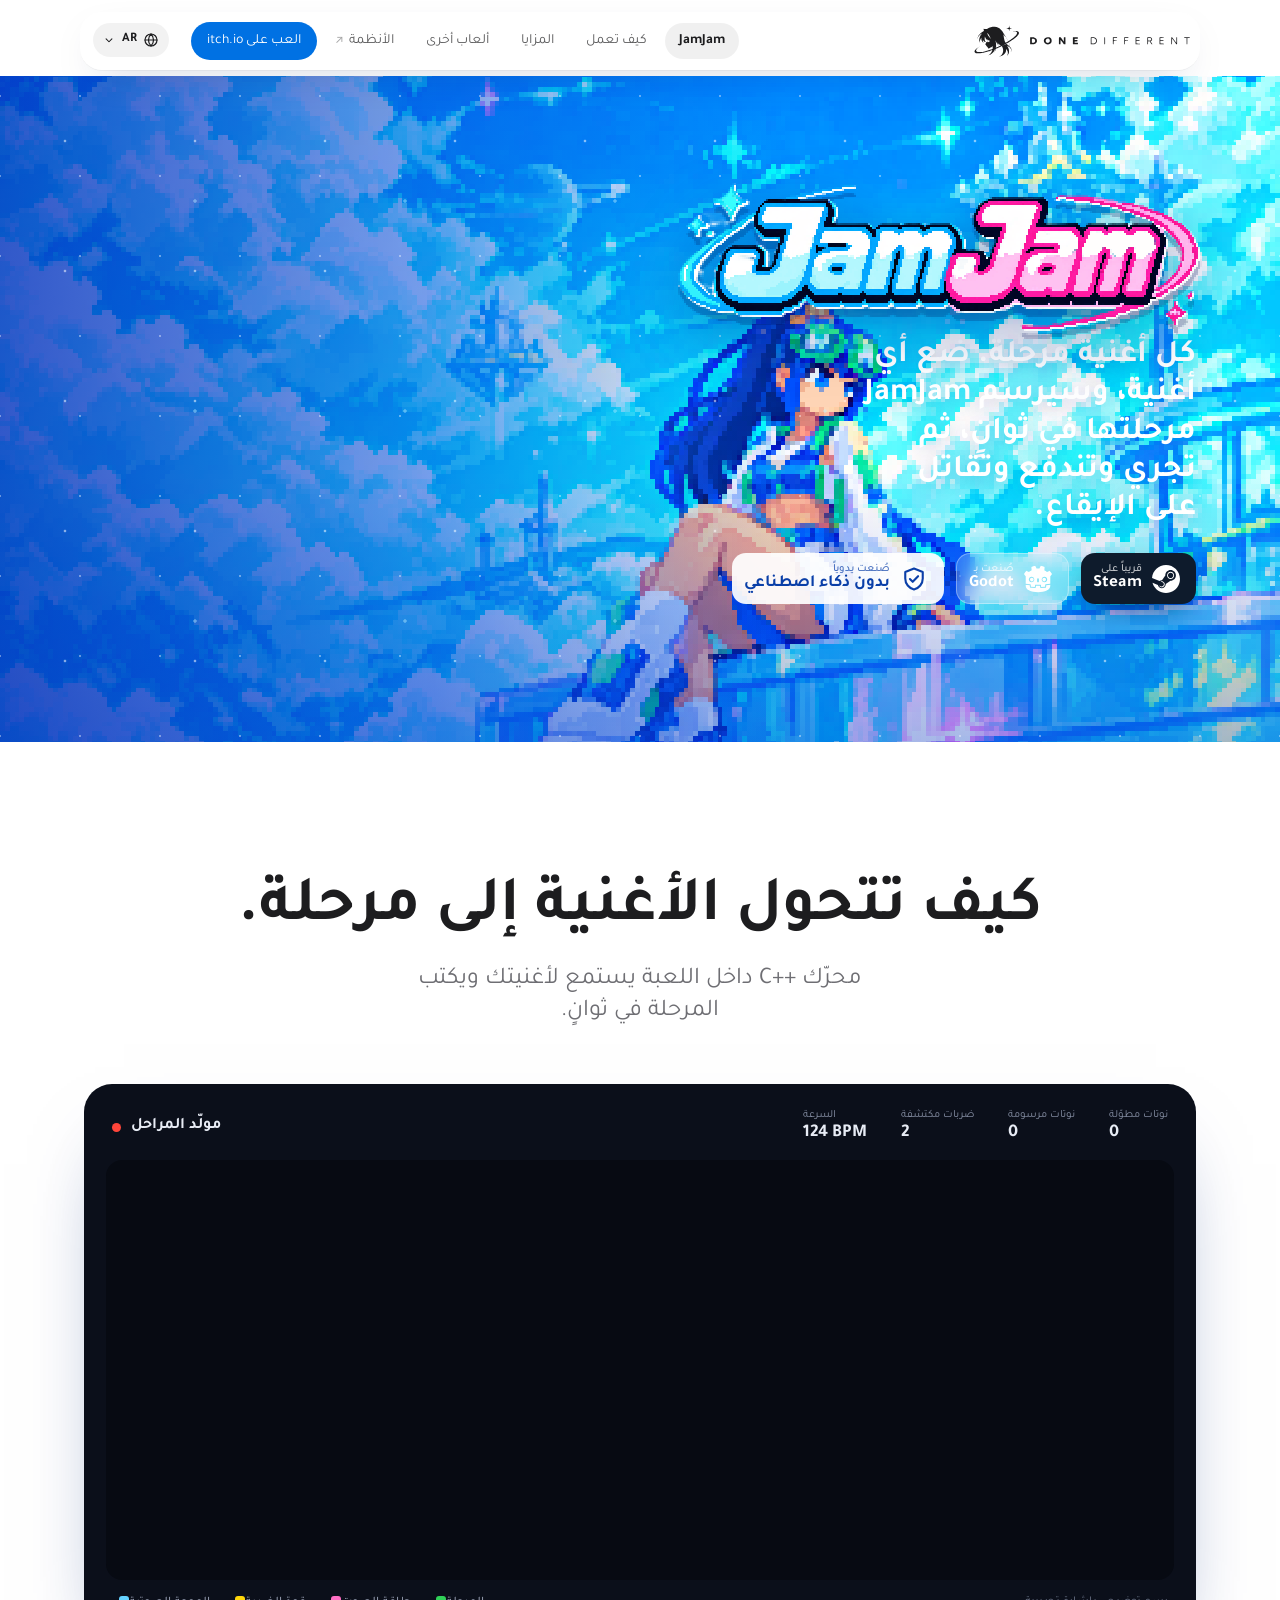
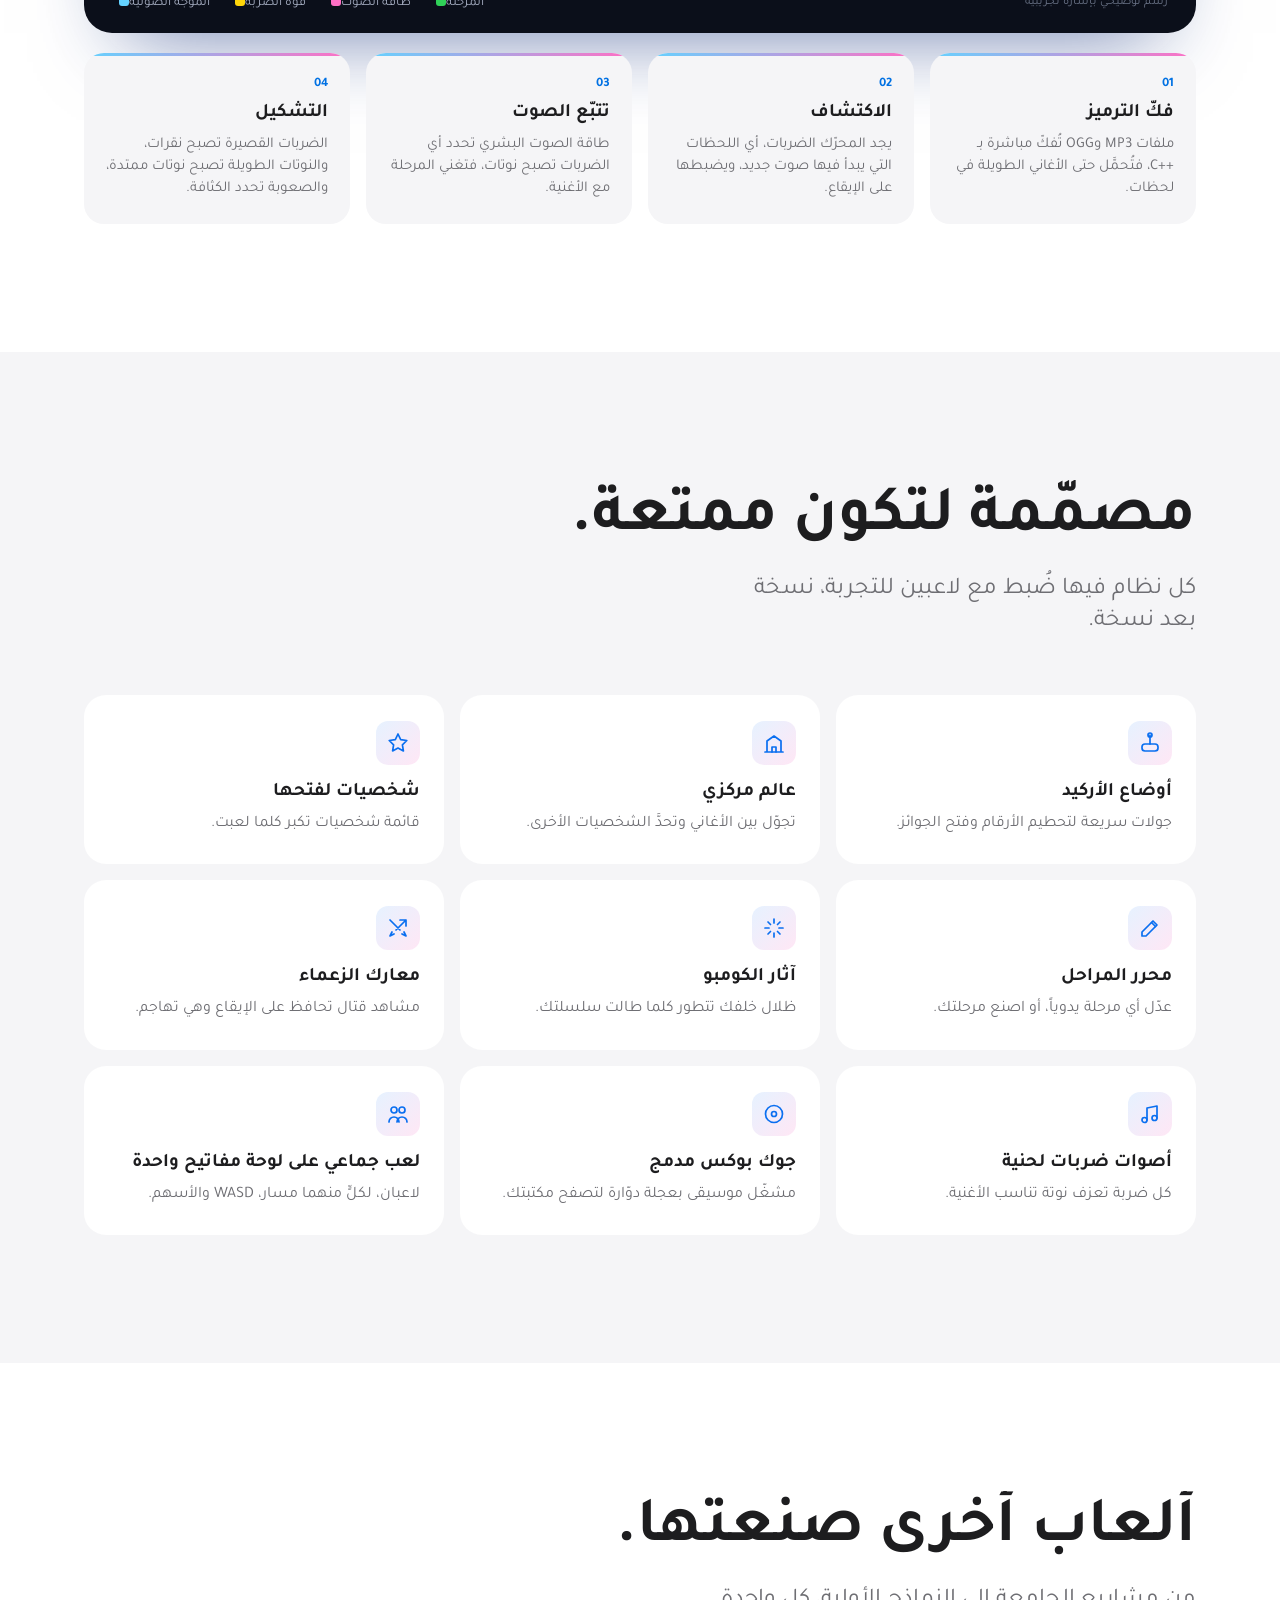
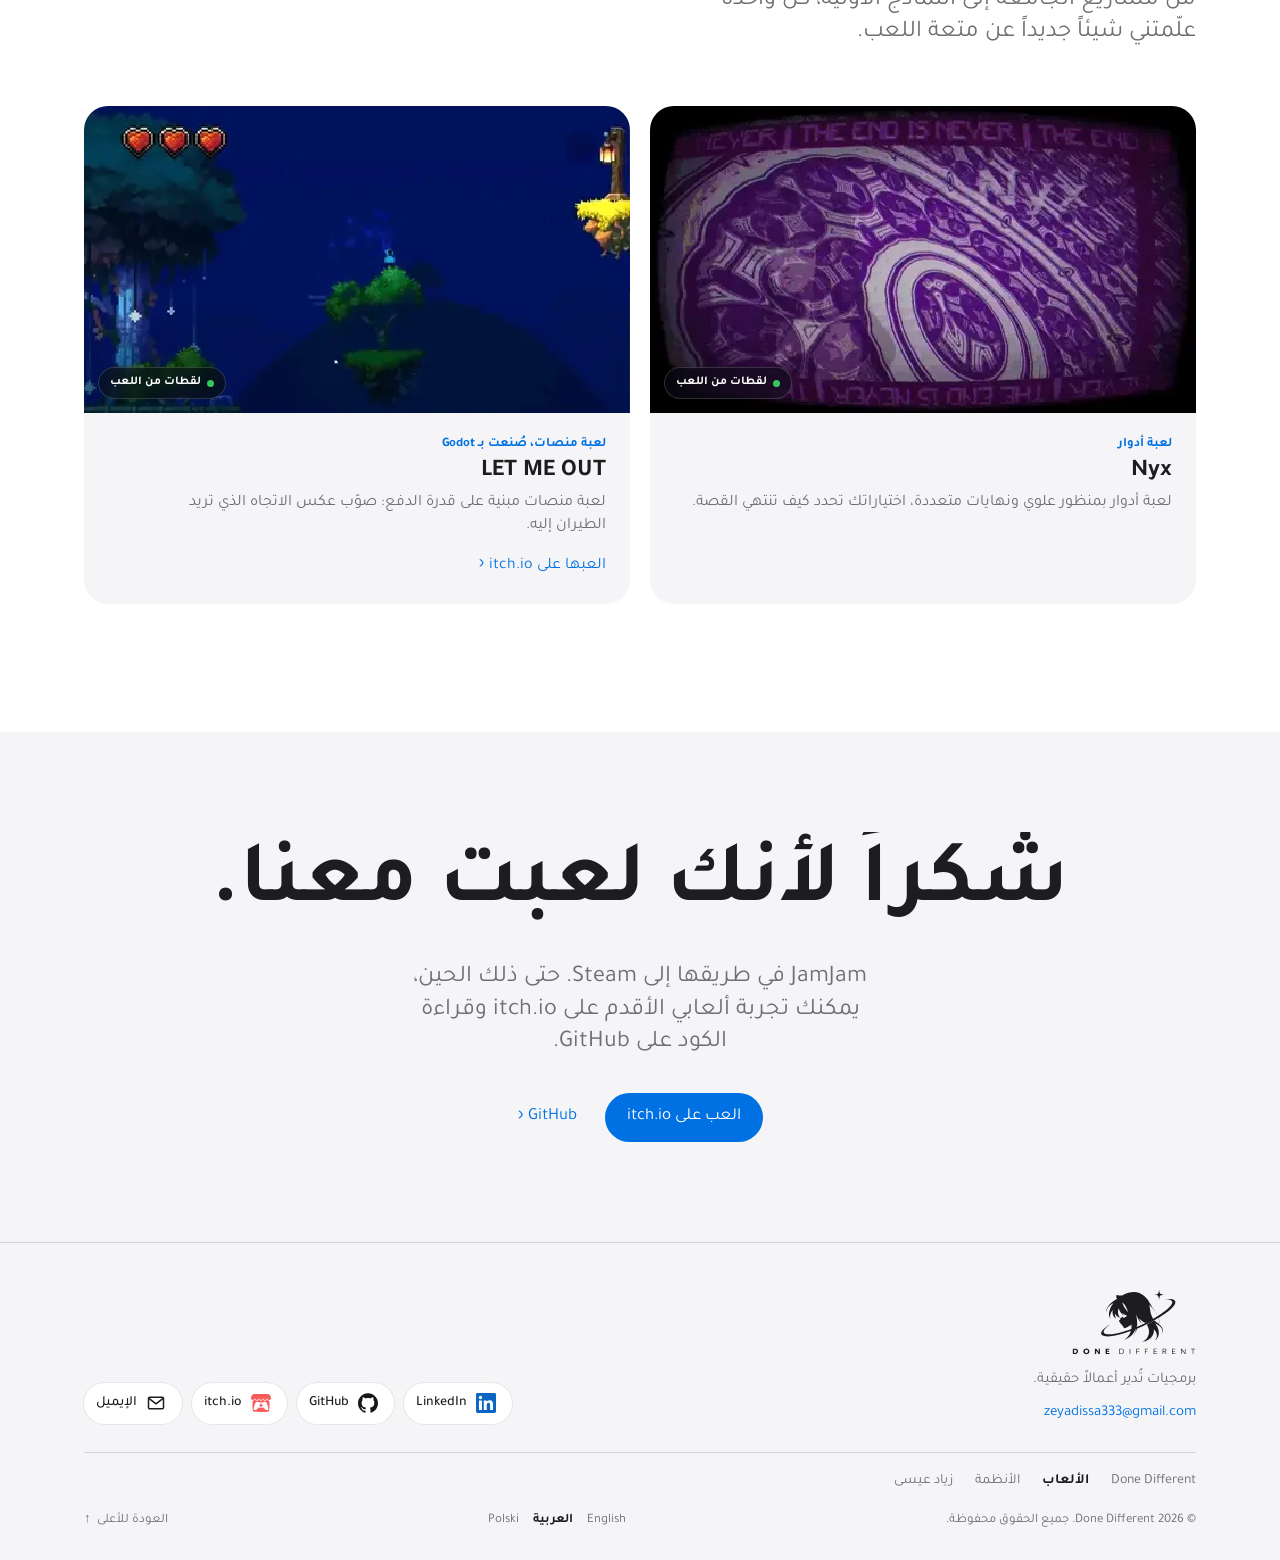
==== ar/index.html @ 90b52481 "Initial commit" ====
<!DOCTYPE html>
<html lang="ar" dir="rtl">
<head>
<meta charset="utf-8">
<meta name="viewport" content="width=device-width, initial-scale=1">
<title>Done Different Games — JamJam وNyx وLET ME OUT</title>
<link rel="alternate" hreflang="en" href="https://games.donedifferent.net/"><link rel="alternate" hreflang="ar" href="https://games.donedifferent.net/ar/"><link rel="alternate" hreflang="pl" href="https://games.donedifferent.net/pl/"><link rel="alternate" hreflang="x-default" href="https://games.donedifferent.net/"><meta property="og:locale" content="ar_AR"><meta property="og:locale:alternate" content="en_US"><meta property="og:locale:alternate" content="pl_PL"><script type="application/ld+json">{"@context": "https://schema.org", "@type": "ProfessionalService", "name": "Done Different", "url": "https://games.donedifferent.net/ar/", "image": "https://games.donedifferent.net/og.png", "email": "zeyadissa333@gmail.com", "founder": {"@type": "Person", "name": "Zeyad Issa", "sameAs": ["https://www.linkedin.com/in/zeyad-issa", "https://github.com/ZiadIssa"]}, "areaServed": "Worldwide", "knowsLanguage": ["en", "ar", "pl"], "sameAs": ["https://www.linkedin.com/in/zeyad-issa", "https://github.com/ZiadIssa", "https://zeissa.itch.io"]}</script><link rel="canonical" href="https://games.donedifferent.net/ar/">
<meta name="theme-color" content="#0A6FF4">
<meta property="og:type" content="website">
<meta property="og:site_name" content="Done Different Games">
<meta property="og:url" content="https://games.donedifferent.net/ar/">
<meta property="og:title" content="Done Different Games — JamJam وNyx وLET ME OUT">
<meta property="og:description" content="JamJam، لعبة إيقاع وجري تتحول فيها أي أغنية إلى مرحلة. صُنعت يدوياً، دون ذكاء اصطناعي.">
<meta property="og:image" content="https://games.donedifferent.net/og.png">
<meta property="og:image:width" content="1200">
<meta property="og:image:height" content="630">
<meta property="og:image:alt" content="صورة JamJam مع شعار Done Different">
<meta name="twitter:card" content="summary_large_image">
<meta name="twitter:title" content="Done Different Games — JamJam وNyx وLET ME OUT">
<meta name="twitter:description" content="JamJam، لعبة إيقاع وجري تتحول فيها أي أغنية إلى مرحلة. صُنعت يدوياً، دون ذكاء اصطناعي.">
<meta name="twitter:image" content="https://games.donedifferent.net/og.png">
<link rel="icon" type="image/png" href="[data-uri]">
<link rel="apple-touch-icon" href="../apple-touch-icon.png">
<meta name="description" content="ألعاب Done Different: لعبة JamJam، حيث تتحول أي أغنية إلى مرحلة، بالإضافة إلى Nyx وLET ME OUT. صُنعت يدوياً بمحرك Godot، دون ذكاء اصطناعي.">
<link rel="preconnect" href="https://fonts.googleapis.com">
<link rel="preconnect" href="https://fonts.gstatic.com" crossorigin>
<link href="https://fonts.googleapis.com/css2?family=Inter:wght@400;500;600;700&family=Montserrat:wght@300;700&family=Tajawal:wght@500;700&display=swap" rel="stylesheet">
<style>
:root{
  /* Layout: centred hero, then wide 1200px sections that alternate light grey and white, one black section for games. */
  --bg:#FFFFFF;
  --bg-alt:#F5F5F7;
  --ink:#1D1D1F;
  --ink-2:#6E6E73;
  --line:#D2D2D7;
  --accent:#0071E3;
  --font:-apple-system, BlinkMacSystemFont, "SF Pro Display", "SF Pro Text", "Inter", "Segoe UI", Roboto, "Helvetica Neue", Arial, sans-serif;
  --ar:"Tajawal", "SF Arabic", "Segoe UI", sans-serif;
  --r:28px;
  color-scheme:light;
}
*{box-sizing:border-box;margin:0;padding:0}
html{scroll-behavior:smooth;-webkit-text-size-adjust:100%}
body{background:var(--bg);color:var(--ink);font-family:var(--font);font-size:17px;line-height:1.47;letter-spacing:-0.022em;-webkit-font-smoothing:antialiased;overflow-x:hidden}
img{max-width:100%;display:block}
a{color:inherit;text-decoration:none}
:focus-visible{outline:2px solid var(--accent);outline-offset:3px;border-radius:8px}
h1,h2,h3{font-weight:600;letter-spacing:-0.03em;line-height:1.07;text-wrap:balance}
p{text-wrap:pretty}
.wrap{max-width:1200px;margin:0 auto;padding:0 clamp(18px,4vw,44px)}
.narrow{max-width:980px}

/* nav */
.nav{position:sticky;top:0;z-index:50;background:rgba(255,255,255,.72);backdrop-filter:saturate(180%) blur(20px);-webkit-backdrop-filter:saturate(180%) blur(20px);border-bottom:1px solid rgba(0,0,0,.08)}
.nav .wrap{display:flex;align-items:center;justify-content:space-between;height:52px;gap:20px}
.nav .name{font-weight:600;font-size:17px;letter-spacing:-0.02em}
.nav ul{display:flex;list-style:none;gap:28px;align-items:center}
.nav ul a{font-size:13px;color:rgba(29,29,31,.8);transition:color .2s}
.nav ul a:hover{color:var(--ink)}
.pill{display:inline-flex;align-items:center;justify-content:center;gap:6px;border-radius:980px;background:var(--accent);color:#fff;font-size:17px;font-weight:400;padding:12px 22px;min-height:44px;transition:background .2s,transform .2s}
.pill:hover{background:#0077ED}
.pill.sm{font-size:13px;padding:6px 14px;min-height:30px}
.nav ul a.pill{color:#fff}
.more{color:var(--accent);font-size:17px;display:inline-flex;align-items:center;gap:4px}
.more:hover{text-decoration:underline}
.more::after{content:"›";font-size:1.15em;line-height:1;transform:translateY(-1px)}
.menu-btn{display:none;background:none;border:0;width:44px;height:44px;margin-right:-12px;cursor:pointer;color:var(--ink)}
.menu-btn span{display:block;width:17px;height:1.5px;background:currentColor;margin:4px auto;transition:transform .3s,opacity .2s}
@media (max-width:760px){
  .menu-btn{display:block}
  .nav ul{position:fixed;inset:52px 0 auto 0;flex-direction:column;align-items:flex-start;gap:0;padding:8px clamp(18px,4vw,44px) 24px;background:rgba(255,255,255,.97);backdrop-filter:blur(20px);border-bottom:1px solid rgba(0,0,0,.08);transform:translateY(-8px);opacity:0;pointer-events:none;transition:opacity .25s,transform .25s}
  .nav.open ul{opacity:1;transform:none;pointer-events:auto}
  .nav ul li{width:100%}
  .nav ul a{display:block;font-size:24px;font-weight:600;padding:10px 0;color:var(--ink)}
  .nav ul a.pill{display:inline-flex;font-size:17px;font-weight:400;margin-top:12px;padding:12px 22px}
  .nav.open .menu-btn span:nth-child(1){transform:translateY(5.5px) rotate(45deg)}
  .nav.open .menu-btn span:nth-child(2){opacity:0}
  .nav.open .menu-btn span:nth-child(3){transform:translateY(-5.5px) rotate(-45deg)}
}

/* hero */
.hero{position:relative;text-align:center;padding:clamp(72px,11vw,132px) 0 clamp(48px,7vw,80px);overflow:hidden;isolation:isolate}
.hero::before{content:"";position:absolute;inset:-30% -10% auto;height:120%;z-index:-1;background:radial-gradient(40% 40% at 30% 40%,rgba(0,113,227,.10),transparent 70%),radial-gradient(35% 35% at 70% 35%,rgba(255,149,0,.09),transparent 70%),radial-gradient(40% 40% at 55% 70%,rgba(52,199,89,.07),transparent 70%);animation:drift 18s ease-in-out infinite alternate}
@keyframes drift{to{transform:translate3d(3%,4%,0) scale(1.06)}}
.hero .hi{font-size:clamp(19px,2.2vw,24px);font-weight:600;color:var(--ink-2);margin-bottom:14px}
.hero h1{font-size:clamp(44px,8.2vw,96px);font-weight:700;letter-spacing:-0.045em;line-height:1.02;max-width:12ch;margin:0 auto}
.hero h1 .soft{background:linear-gradient(90deg,#0071E3,#7A5AF8 45%,#FF6B3D);-webkit-background-clip:text;background-clip:text;color:transparent}
.hero p.lead{font-size:clamp(19px,2.3vw,26px);line-height:1.35;color:var(--ink-2);max-width:34ch;margin:26px auto 0;font-weight:400;letter-spacing:-0.02em}
.hero .ctas{display:flex;justify-content:center;align-items:center;gap:28px;flex-wrap:wrap;margin-top:34px}
.load{animation:rise 1s cubic-bezier(.2,.8,.2,1) both}
.load.d1{animation-delay:.08s}.load.d2{animation-delay:.18s}.load.d3{animation-delay:.28s}
@keyframes rise{from{opacity:0;transform:translateY(18px)}}

/* logo strip */
.logos{padding:20px 0 clamp(56px,8vw,96px)}
.logos-title{text-align:center;color:var(--ink-2);font-size:14px;margin-bottom:26px}
.marquee{overflow:hidden;-webkit-mask-image:linear-gradient(90deg,transparent,#000 12%,#000 88%,transparent);mask-image:linear-gradient(90deg,transparent,#000 12%,#000 88%,transparent)}
.track{display:flex;align-items:center;gap:clamp(48px,7vw,88px);width:max-content;animation:scroll 40s linear infinite}
.marquee:hover .track{animation-play-state:paused}
@keyframes scroll{to{transform:translateX(-50%)}}
.lg{flex:0 0 auto;height:56px;display:flex;align-items:center;filter:grayscale(1);opacity:.62;transition:filter .4s,opacity .4s}
.lg:hover{filter:none;opacity:1}
.lg img{height:100%;width:auto;object-fit:contain}
.lg.dark img{filter:brightness(0)}
.lg.dark:hover img{filter:brightness(0) saturate(1)}
.lg.round img{border-radius:50%}
.lg.wide{height:40px}
.lg.big{height:64px}

/* stats */
.stats{background:var(--bg-alt);padding:clamp(56px,8vw,96px) 0}
.stats-grid{display:grid;grid-template-columns:repeat(4,1fr);gap:24px}
.stat b{display:block;font-size:clamp(40px,5.5vw,64px);font-weight:700;letter-spacing:-0.045em;line-height:1;font-variant-numeric:tabular-nums}
.stat span{display:block;margin-top:10px;color:var(--ink-2);font-size:17px;max-width:18ch}
@media (max-width:760px){.stats-grid{grid-template-columns:repeat(2,1fr);gap:36px 20px}}

/* sections */
section{padding:clamp(72px,10vw,130px) 0}
.head{margin-bottom:clamp(36px,5vw,56px)}
.head h2{font-size:clamp(36px,5.6vw,64px);font-weight:700;letter-spacing:-0.04em}
.head p{font-size:clamp(19px,2vw,24px);color:var(--ink-2);margin-top:14px;max-width:38ch;line-height:1.35;letter-spacing:-0.02em}

/* work tiles */
.work-grid{display:grid;grid-template-columns:1fr 1fr;gap:20px}
.tile{position:relative;border-radius:var(--r);overflow:hidden;padding:clamp(28px,4vw,48px);min-height:520px;display:flex;flex-direction:column;background:var(--bg-alt);transition:transform .5s cubic-bezier(.2,.8,.2,1),box-shadow .5s}
.tile:hover{transform:translateY(-4px);box-shadow:0 30px 60px -30px rgba(0,0,0,.25)}
.tile.full.t-pest .brand{order:2}
.tile.full{grid-column:1/-1;min-height:0;display:grid;grid-template-columns:1fr 1fr;gap:clamp(28px,5vw,72px);align-items:center}
.tile .brand{flex:1;display:grid;place-items:center;min-height:210px;padding:24px 0}
.tile .brand img{max-height:110px;width:auto;transition:transform .6s cubic-bezier(.2,.8,.2,1)}
.tile:hover .brand img{transform:scale(1.04)}
.tile .kind{font-size:14px;font-weight:600;margin-bottom:6px;opacity:.7}
.tile h3{font-size:clamp(28px,3.2vw,40px);font-weight:700;letter-spacing:-0.035em}
.tile p{margin-top:10px;font-size:17px;opacity:.78;max-width:44ch}
.tile ul{list-style:none;margin-top:18px;display:grid;gap:8px;font-size:15px}
.tile li{display:flex;gap:10px;align-items:baseline;opacity:.86}
.tile li::before{content:"";flex:0 0 5px;height:5px;border-radius:50%;background:currentColor;opacity:.5;transform:translateY(-3px)}
.tile .more{margin-top:22px;font-size:17px}
.tile .tags{display:flex;flex-wrap:wrap;gap:6px;margin-top:18px}
.tile .tags span{font-size:12px;padding:4px 10px;border-radius:980px;border:1px solid currentColor;opacity:.45}
/* per-brand surfaces */
.t-aladdin{background:radial-gradient(80% 90% at 20% 30%,#1B3157,#0A1628 70%);color:#F5F5F7}
.t-aladdin .kind{color:#F5C842;opacity:1}
.t-aladdin .more{color:#F5C842}
.t-aladdin .brand img{max-height:120px;filter:drop-shadow(0 10px 30px rgba(245,200,66,.25))}
.t-karanfil{background:linear-gradient(160deg,#F7EEE6,#EFE0D3);color:#3A2220}
.t-karanfil .more{color:#8E4F4A}
.t-ferragosto{background:linear-gradient(160deg,#FFF8E6,#FBEBC4);color:#3B2A06}
.t-ferragosto .more{color:#A0700A}
.t-pest{background:radial-gradient(90% 90% at 80% 10%,#2C3A2A,#171C17 70%);color:#F2F5EE}
.t-pest .kind{color:#B5DE76;opacity:1}
.t-pest .more{color:#B5DE76}
.t-deeb{background:linear-gradient(160deg,#EEF4FA,#DCE8F3);color:#0F2A44}
.t-deeb .more{color:#1D5C93}
.t-deeb .brand img{border-radius:50%;box-shadow:0 20px 40px -20px rgba(15,42,68,.5)}
.t-flick{background:radial-gradient(90% 90% at 80% 0%,#2A2A2C,#111113 70%);color:#F5F5F7}
.t-flick .kind,.t-flick .more{color:#FBE925;opacity:1}
.t-flick .brand img{filter:drop-shadow(0 18px 40px rgba(251,233,37,.18))}
.t-cibo{background:linear-gradient(160deg,#F6F3EA,#ECE6D4);color:#10280E}
.t-cibo .more{color:#2F6B2A}
.pest-logo{display:flex;align-items:center;gap:16px}
.pest-logo .mark{width:92px;height:92px;border-radius:50%;background:#fff;display:grid;place-items:center;box-shadow:0 0 0 4px rgba(150,196,81,.35),0 18px 40px -16px rgba(0,0,0,.7)}
.pest-logo .mark svg{width:58px;height:58px}
.pest-logo b{display:block;font-size:30px;font-weight:700;letter-spacing:.14em;color:#fff;line-height:1}
.pest-logo small{display:block;font-family:var(--ar);font-size:17px;color:#B5DE76;margin-top:8px;font-weight:500}
@media (max-width:860px){
  .work-grid{grid-template-columns:1fr}
  .tile{min-height:0}
  .tile.full{grid-template-columns:1fr}
  .tile.full.t-pest .brand{order:0}
  .tile .brand{min-height:170px}
}

/* scroll-lit statement */
.statement{background:var(--bg-alt)}
.statement p{font-size:clamp(30px,4.6vw,56px);font-weight:600;line-height:1.14;letter-spacing:-0.035em;max-width:22ch}
.statement .w{color:#C7C7CC;transition:color .35s}
.statement .w.on{color:var(--ink)}

/* services */
.svc-grid{display:grid;grid-template-columns:repeat(3,1fr);gap:20px}
.svc{background:var(--bg-alt);border-radius:var(--r);padding:34px 32px 36px;display:flex;flex-direction:column;gap:12px;transition:background .3s}
.svc:hover{background:#EDEDF0}
.svc svg{width:40px;height:40px;stroke:var(--accent);fill:none;stroke-width:1.6;stroke-linecap:round;stroke-linejoin:round;margin-bottom:8px}
.svc h3{font-size:24px;font-weight:600;letter-spacing:-0.025em;line-height:1.15}
.svc p{color:var(--ink-2);font-size:17px}
.svc.hl{background:linear-gradient(160deg,#0B1220,#1B2A4A);color:#F5F5F7;grid-column:span 2}
.svc.hl p{color:#A1A1A6;max-width:46ch}
.svc.hl svg{stroke:#64D2FF}
.svc.hl:hover{background:linear-gradient(160deg,#0E1628,#213459)}
@media (max-width:980px){.svc-grid{grid-template-columns:1fr 1fr}.svc.hl,.svc.g2{grid-column:span 2}}
@media (max-width:620px){.svc-grid{grid-template-columns:1fr}.svc.hl,.svc.g2{grid-column:auto}}

/* games */
.sr{position:absolute;width:1px;height:1px;overflow:hidden;clip:rect(0 0 0 0);white-space:nowrap}
.games{position:relative;overflow:hidden;isolation:isolate;color:#fff;padding:0 0 clamp(72px,10vw,120px);background:linear-gradient(180deg,#076BFB 0%,#0A6FF4 45%,#0B5FE0 100%)}
.games::after{content:"";position:absolute;inset:0;z-index:-1;pointer-events:none;opacity:.45;background-image:radial-gradient(circle,rgba(255,255,255,.9) 1px,transparent 1.6px),radial-gradient(circle,rgba(255,255,255,.6) 1px,transparent 1.4px);background-size:120px 120px,70px 70px;background-position:0 0,35px 50px;animation:twinkle 6s ease-in-out infinite alternate}
@keyframes twinkle{to{opacity:.12;background-position:10px -12px,45px 38px}}
.jam-art{position:relative;height:clamp(640px,68vw,1000px)}
.jam-art img{position:absolute;top:0;left:50%;transform:translateX(-50%);height:100%;object-fit:cover;object-position:50% 0}
.jam-img{width:min(100%,800px);-webkit-mask-image:linear-gradient(180deg,#000 62%,transparent 99%),linear-gradient(90deg,transparent,#000 16%,#000 84%,transparent);-webkit-mask-composite:source-in;mask-image:linear-gradient(180deg,#000 62%,transparent 99%),linear-gradient(90deg,transparent,#000 14%,#000 86%,transparent);mask-composite:intersect}
.jam-blur{width:100%;z-index:-1;filter:blur(70px) saturate(1.2);opacity:.4;transform:translateX(-50%) scale(1.15);-webkit-mask-image:linear-gradient(180deg,#000 30%,transparent 95%);mask-image:linear-gradient(180deg,#000 30%,transparent 95%)}
.jam-body{position:relative;text-align:center;margin-top:clamp(-150px,-10vw,-60px)}
.games .kicker{font-size:clamp(17px,1.8vw,21px);font-weight:600;color:rgba(255,255,255,.85)}
.games .g-lead{font-size:clamp(24px,3.4vw,40px);font-weight:600;line-height:1.15;letter-spacing:-0.03em;max-width:22ch;margin:12px auto 0;text-wrap:balance;text-shadow:0 4px 24px rgba(0,40,140,.35)}
.g-list{display:grid;grid-template-columns:repeat(4,1fr);gap:14px;margin-top:clamp(36px,5vw,56px);text-align:left}
.g{background:rgba(255,255,255,.14);border:1px solid rgba(255,255,255,.28);backdrop-filter:blur(14px);-webkit-backdrop-filter:blur(14px);border-radius:20px;padding:22px 22px 24px}
.g b{display:block;font-size:18px;font-weight:600;letter-spacing:-0.02em;margin-bottom:6px}
.g span{color:rgba(255,255,255,.85);font-size:15px}
@media (max-width:980px){.g-list{grid-template-columns:1fr 1fr}}
@media (max-width:760px){
  .jam-art{height:clamp(460px,135vw,620px)}
  .jam-img{width:100%;-webkit-mask-image:linear-gradient(180deg,#000 55%,transparent 98%);mask-image:linear-gradient(180deg,#000 55%,transparent 98%)}
  .jam-blur{display:none}
}
@media (max-width:520px){.g-list{grid-template-columns:1fr}}

/* timeline */
.tl{position:relative;max-width:860px}
.tl::before{content:"";position:absolute;left:0;top:8px;bottom:8px;width:2px;background:var(--line);border-radius:2px}
.tl-fill{position:absolute;left:0;top:8px;width:2px;height:0;background:var(--accent);border-radius:2px}
.tl-item{position:relative;display:grid;grid-template-columns:150px 1fr;gap:6px 32px;padding:0 0 44px 36px}
.tl-item:last-child{padding-bottom:0}
.tl-item::before{content:"";position:absolute;left:-5px;top:6px;width:12px;height:12px;border-radius:50%;background:var(--bg);border:2px solid var(--line);transition:border-color .4s,background .4s}
.tl-item.on::before{border-color:var(--accent);background:var(--accent)}
.tl-date{font-size:15px;font-weight:600;color:var(--ink-2);padding-top:1px;font-variant-numeric:tabular-nums}
.tl-item.on .tl-date{color:var(--accent)}
.tl-item h3{font-size:22px;font-weight:600;letter-spacing:-0.025em;line-height:1.2}
.tl-item p{color:var(--ink-2);margin-top:6px;max-width:56ch}
@media (max-width:640px){.tl-item{grid-template-columns:1fr;padding-left:28px}}

/* contact */
.contact{text-align:center;background:var(--bg-alt)}
.contact h2{font-size:clamp(44px,7.5vw,88px);font-weight:700;letter-spacing:-0.045em}
.contact p{font-size:clamp(19px,2.2vw,24px);color:var(--ink-2);max-width:36ch;margin:20px auto 0;line-height:1.35}
.contact .ctas{display:flex;justify-content:center;align-items:center;gap:28px;flex-wrap:wrap;margin-top:34px}
.copy{background:none;border:0;font:inherit;cursor:pointer;letter-spacing:inherit;padding:0}
.contact .handle{font-size:17px!important;margin-top:18px;font-size:14px;color:var(--ink-2)}

footer{background:var(--bg-alt);border-top:1px solid var(--line);padding:22px 0 34px;font-size:12px;color:var(--ink-2)}
footer .wrap{display:flex;justify-content:space-between;gap:12px;flex-wrap:wrap}
footer .ar{font-family:var(--ar);font-size:13px}

.pre{opacity:0;transform:translateY(40px)}
.reveal{transition:opacity 1s cubic-bezier(.2,.8,.2,1),transform 1s cubic-bezier(.2,.8,.2,1)}
@media (prefers-reduced-motion:reduce){
  *,*::before,*::after{animation:none!important;transition:none!important;scroll-behavior:auto!important}
  .pre{opacity:1;transform:none}
  .statement .w{color:var(--ink)}
}
/* ---------- pages ---------- */
.page[hidden]{display:none!important}
.page.enter{animation:pageIn .6s cubic-bezier(.2,.8,.2,1) both}
@keyframes pageIn{from{opacity:0;transform:translateY(14px)}}
.back{display:inline-flex;align-items:center;gap:6px;font-size:15px;color:inherit;opacity:.75;margin-bottom:22px;transition:opacity .2s}
.back::before{content:"‹";font-size:1.3em;line-height:1}
.back:hover{opacity:1}
.head.center{text-align:center}
.head.center p{margin-left:auto;margin-right:auto}
.nav ul a.active{color:var(--ink);font-weight:600}

/* buttons get a light sweep on hover */
.pill{position:relative;overflow:hidden}
.pill::after{content:"";position:absolute;top:0;left:-60%;width:40%;height:100%;background:linear-gradient(100deg,transparent,rgba(255,255,255,.45),transparent);transform:skewX(-20deg);transition:left .7s}
.pill:hover::after{left:130%}
.pill.light{background:#fff;color:#0A5FE0}
.pill.light:hover{background:#F0F6FF}

/* split headings: words rise in when seen */
.split .wd{display:inline-block;overflow:hidden;vertical-align:top;padding-bottom:.08em;margin-bottom:-.08em}
.split .wd>span{display:inline-block;transform:translateY(0);transition:transform .9s cubic-bezier(.2,.8,.2,1),opacity .9s}
.split.arm .wd>span{transform:translateY(105%);opacity:0}
.split.arm.in .wd>span{transform:none;opacity:1}

/* ---------- JamJam sky sections ---------- */
.jam{position:relative;overflow:hidden;isolation:isolate;color:#fff;padding:clamp(64px,8vw,110px) 0;background:linear-gradient(170deg,#0761F2 0%,#0A78F8 50%,#33A8FF 100%)}
.jam-sparkles{position:absolute;inset:0;z-index:-1;pointer-events:none;background-image:radial-gradient(circle,rgba(255,255,255,.95) 1px,transparent 1.7px),radial-gradient(circle,rgba(255,255,255,.7) 1px,transparent 1.5px),radial-gradient(circle,rgba(190,240,255,.8) 1.4px,transparent 2px);background-size:130px 130px,80px 80px,210px 210px;background-position:0 0,40px 60px,90px 20px;animation:twinkle 5s ease-in-out infinite alternate}
.jam::before{content:"";position:absolute;inset:0;z-index:-1;background:radial-gradient(40% 50% at 80% 30%,rgba(255,140,215,.35),transparent 70%),radial-gradient(45% 50% at 15% 90%,rgba(130,240,255,.35),transparent 70%)}
.jam-grid{display:grid;grid-template-columns:1fr 1fr;gap:clamp(24px,5vw,64px);align-items:center}
.jam-logo{width:min(100%,560px);height:auto;margin-left:-3%;-webkit-mask-image:radial-gradient(ellipse 52% 50% at 50% 50%,#000 62%,transparent 100%);mask-image:radial-gradient(ellipse 52% 50% at 50% 50%,#000 62%,transparent 100%);animation:bob 5s ease-in-out infinite;filter:drop-shadow(0 10px 30px rgba(0,30,120,.25))}
@keyframes bob{50%{transform:translateY(-8px) rotate(-.6deg)}}
.jam-lead{font-size:clamp(22px,2.6vw,32px);font-weight:600;line-height:1.2;letter-spacing:-0.03em;max-width:20ch;margin-top:6px;text-shadow:0 4px 20px rgba(0,40,140,.3)}
.jam-ctas{margin-top:28px}
.jam-char{margin:0;position:relative;justify-self:end;width:min(100%,560px)}
.jam-char img{width:100%;height:auto;display:block;border-radius:0;-webkit-mask-image:linear-gradient(180deg,transparent 0,#000 14%,#000 70%,transparent 100%),linear-gradient(90deg,transparent 0,#000 18%,#000 92%,transparent 100%);-webkit-mask-composite:source-in;mask-image:linear-gradient(180deg,transparent 0,#000 14%,#000 70%,transparent 100%),linear-gradient(90deg,transparent 0,#000 18%,#000 92%,transparent 100%);mask-composite:intersect;animation:float 7s ease-in-out infinite}
@keyframes float{50%{transform:translateY(-12px)}}
.jam-hero{padding-top:clamp(40px,6vw,72px)}
.jam-hero .jam-char{width:min(100%,640px)}
@media (max-width:860px){
  .jam-grid{grid-template-columns:1fr}
  .jam-char{order:-1;justify-self:center;width:min(100%,460px);margin-bottom:-60px}
  .jam-char img{-webkit-mask-image:linear-gradient(180deg,transparent 0,#000 12%,#000 62%,transparent 100%);mask-image:linear-gradient(180deg,transparent 0,#000 12%,#000 62%,transparent 100%)}
  .jam-copy{text-align:center;position:relative}
  .jam-logo{margin:0 auto}
  .jam-lead{margin-left:auto;margin-right:auto}
  .badges{justify-content:center}
}

/* store badges */
.badges{display:flex;flex-wrap:wrap;gap:12px;margin-top:24px}
.badge{display:inline-flex;align-items:center;gap:10px;padding:10px 16px 10px 12px;border-radius:14px;line-height:1.05;font-weight:600;font-size:17px;letter-spacing:-0.01em}
.badge svg{width:28px;height:28px;flex:0 0 auto}
.badge small{display:block;font-size:11px;font-weight:500;opacity:.75;letter-spacing:0}
.badge.steam{background:#0E1B2C;color:#fff;box-shadow:0 10px 30px -12px rgba(0,0,0,.6)}
.badge.godot{background:rgba(255,255,255,.16);border:1px solid rgba(255,255,255,.35);backdrop-filter:blur(10px);-webkit-backdrop-filter:blur(10px)}
.badge.godot svg{color:#fff}

/* games page */
.how{background:var(--bg)}
.steps{list-style:none;display:grid;grid-template-columns:repeat(4,1fr);gap:16px;counter-reset:s}
.steps li{position:relative;background:var(--bg-alt);border-radius:22px;padding:28px 24px 30px;display:flex;flex-direction:column;gap:6px}
.steps .n{width:36px;height:36px;border-radius:50%;display:grid;place-items:center;background:linear-gradient(135deg,#0A78F8,#FF6FC4);color:#fff;font-weight:700;font-size:16px;margin-bottom:10px}
.steps b{font-size:20px;letter-spacing:-0.02em}
.steps span:last-child{color:var(--ink-2)}
.steps li:not(:last-child)::after{content:"";position:absolute;top:46px;right:-14px;width:12px;height:2px;background:var(--line)}
@media (max-width:900px){.steps{grid-template-columns:1fr 1fr}.steps li::after{display:none}}
@media (max-width:520px){.steps{grid-template-columns:1fr}}
.feats{background:var(--bg-alt)}
.feat-grid{display:grid;grid-template-columns:repeat(3,1fr);gap:16px}
.ft{background:#fff;border-radius:22px;padding:26px 24px 28px;display:flex;flex-direction:column;gap:6px;transition:transform .4s cubic-bezier(.2,.8,.2,1),box-shadow .4s}
.ft:hover{transform:translateY(-4px);box-shadow:0 24px 50px -28px rgba(10,95,224,.45)}
.ft i{width:44px;height:44px;border-radius:12px;display:grid;place-items:center;margin-bottom:8px;background:linear-gradient(135deg,#E6F2FF,#FFE7F5)}
.ft i svg{width:24px;height:24px;stroke:#0A6FF0;fill:none;stroke-width:1.7;stroke-linecap:round;stroke-linejoin:round}
.ft b{font-size:19px;letter-spacing:-0.02em}
.ft span{color:var(--ink-2);font-size:16px}
@media (max-width:900px){.feat-grid{grid-template-columns:1fr 1fr}}
@media (max-width:560px){.feat-grid{grid-template-columns:1fr}}
.mg-grid{display:grid;grid-template-columns:repeat(3,1fr);gap:20px}
.mg{background:var(--bg-alt);border-radius:24px;overflow:hidden;display:flex;flex-direction:column;transition:transform .5s cubic-bezier(.2,.8,.2,1),box-shadow .5s}
.mg:hover{transform:translateY(-5px);box-shadow:0 30px 60px -30px rgba(0,0,0,.35)}
.mg-shot{aspect-ratio:16/9;overflow:hidden;background:#111}
.mg-shot img{width:100%;height:100%;object-fit:cover;image-rendering:pixelated;transition:transform 1.2s cubic-bezier(.2,.8,.2,1)}
.mg:hover .mg-shot img{transform:scale(1.06)}
.mg-body{padding:22px 24px 26px;display:flex;flex-direction:column;gap:6px;flex:1}
.mg-kind{font-size:13px;font-weight:600;color:var(--accent)}
.mg h3{font-size:24px;letter-spacing:-0.03em}
.mg p{color:var(--ink-2);font-size:16px}
.mg .more{margin-top:auto;padding-top:10px;font-size:16px}
.small-list{display:grid;grid-template-columns:repeat(3,1fr);gap:12px;margin-top:20px}
.sl{display:flex;flex-direction:column;gap:2px;padding:18px 20px;border-radius:18px;border:1px solid var(--line);transition:border-color .3s,background .3s}
.sl:hover{border-color:var(--accent);background:#F5F9FF}
.sl b{font-size:16px}
.sl span{font-size:14px;color:var(--ink-2)}
@media (max-width:900px){.mg-grid,.small-list{grid-template-columns:1fr 1fr}}
@media (max-width:560px){.mg-grid,.small-list{grid-template-columns:1fr}}

/* systems page */
.sys-hero{text-align:center;padding:clamp(56px,8vw,110px) 0 clamp(32px,4vw,48px);position:relative;overflow:hidden;isolation:isolate}
.sys-hero::before{content:"";position:absolute;inset:-20% -10% auto;height:130%;z-index:-1;background:radial-gradient(35% 40% at 30% 40%,rgba(0,113,227,.12),transparent 70%),radial-gradient(30% 35% at 72% 45%,rgba(52,199,89,.10),transparent 70%);animation:drift 16s ease-in-out infinite alternate}
.sys-hero h1{font-size:clamp(44px,7.5vw,88px);font-weight:700;letter-spacing:-0.045em;max-width:14ch;margin:0 auto}
.sys-hero .lead{font-size:clamp(19px,2.2vw,24px);color:var(--ink-2);max-width:40ch;margin:22px auto 0;line-height:1.35}
.sys-nav{display:flex;flex-wrap:wrap;justify-content:center;gap:10px;margin-top:32px}
.sys-nav a{padding:9px 16px;border-radius:980px;background:var(--bg-alt);font-size:14px;transition:background .2s,color .2s}
.sys-nav a:hover{background:var(--accent);color:#fff}
.sys{padding:clamp(64px,8vw,110px) 0}
.sys.alt{background:var(--bg-alt)}
.sys-grid{display:grid;grid-template-columns:1fr 1fr;gap:clamp(36px,6vw,90px);align-items:center}
.sys-grid.rev .sys-art{order:-1}
.sys-kind{font-size:15px;font-weight:600;color:var(--accent);margin-bottom:8px}
.sys h2{font-size:clamp(36px,5vw,56px);font-weight:700;letter-spacing:-0.04em}
.sys-copy>p{font-size:clamp(18px,1.8vw,21px);color:var(--ink-2);margin-top:14px;max-width:40ch;line-height:1.4}
.ticks{list-style:none;margin-top:24px;display:grid;gap:12px}
.ticks li{display:flex;gap:12px;align-items:flex-start;font-size:17px}
.ticks li::before{content:"";flex:0 0 22px;height:22px;border-radius:50%;margin-top:1px;background:var(--accent) url("data:image/svg+xml;utf8,<svg xmlns='http://www.w3.org/2000/svg' viewBox='0 0 24 24'><path d='M6 12.5l4 4 8-9' fill='none' stroke='white' stroke-width='2.6' stroke-linecap='round' stroke-linejoin='round'/></svg>") center/14px no-repeat}
.sys-art{position:relative;min-height:480px;display:grid;place-items:center;border-radius:32px;background:linear-gradient(160deg,#EEF4FF,#F7F2FF);overflow:hidden}
.sys.alt .sys-art{background:linear-gradient(160deg,#FFFFFF,#EEF3FA)}
@media (max-width:860px){.sys-grid{grid-template-columns:1fr}.sys-grid.rev .sys-art{order:0}.sys-art{min-height:460px}}
/* illustration pieces */
.receipt,.plan,.dash{width:min(76%,310px);background:#fff;border-radius:20px;padding:22px 22px 18px;box-shadow:0 30px 60px -30px rgba(20,40,90,.35);font-size:15px}
.r-head,.p-head,.d-head{display:flex;justify-content:space-between;align-items:center;margin-bottom:14px}
.r-head span,.p-head span{color:var(--ink-2);font-size:13px}
.r-line,.r-total,.p-row{display:flex;justify-content:space-between;padding:7px 0;border-bottom:1px dashed var(--line);font-variant-numeric:tabular-nums}
.r-line.dim{color:var(--ink-2)}
.r-total{border:0;font-weight:700;font-size:18px;padding-top:12px}
.r-bars{height:34px;margin-top:10px;background:repeating-linear-gradient(90deg,#1D1D1F 0 2px,transparent 2px 4px,#1D1D1F 4px 5px,transparent 5px 8px);opacity:.8;border-radius:3px}
.sys-art .r-line,.sys-art .r-total,.sys-art .d-row{transition:opacity .5s,transform .5s}
.sys-art.arm .r-line,.sys-art.arm .r-total,.sys-art.arm .d-row{opacity:0;transform:translateY(8px)}
.float-card{position:absolute;background:rgba(255,255,255,.85);backdrop-filter:blur(12px);-webkit-backdrop-filter:blur(12px);border-radius:16px;padding:12px 16px;box-shadow:0 20px 40px -20px rgba(20,40,90,.4);display:flex;flex-direction:column;animation:float 6s ease-in-out infinite}
.float-card small{font-size:12px;color:var(--ink-2)}
.float-card b{font-size:18px;letter-spacing:-0.02em}
.c1{top:3%;right:4%}
.c2{bottom:3%;left:4%;animation-delay:-3s}
.c2 b{color:#1E9E4A}
.c3{top:6%;right:5%;animation-delay:-2s}
.spark{display:block;width:90px;height:26px;margin-top:4px;background:linear-gradient(transparent 60%,rgba(0,113,227,.15) 60%),url("data:image/svg+xml;utf8,<svg xmlns='http://www.w3.org/2000/svg' viewBox='0 0 90 26'><polyline points='0,22 15,18 30,20 45,10 60,13 75,5 90,7' fill='none' stroke='%230071E3' stroke-width='2.2' stroke-linecap='round' stroke-linejoin='round'/></svg>") center/contain no-repeat}
.p-dots{display:flex;gap:8px;margin-bottom:12px}
.p-dots i{flex:1;height:8px;border-radius:4px;background:var(--line)}
.p-dots i.ok{background:#34C759}
.p-dots i.now{background:var(--accent);animation:pulseDot 1.6s ease-in-out infinite}
@keyframes pulseDot{50%{opacity:.45}}
.p-bar{height:8px;border-radius:4px;background:var(--bg-alt);margin-top:14px;overflow:hidden}
.p-bar span{display:block;height:100%;background:linear-gradient(90deg,#34C759,#0A84FF);border-radius:4px;transition:width 1.4s cubic-bezier(.2,.8,.2,1)}
.sys-art.arm .p-bar span{width:0!important}
.phone{width:220px;height:400px;border-radius:40px;background:#1D1D1F;padding:12px;box-shadow:0 40px 80px -30px rgba(20,40,90,.55);animation:float 7s ease-in-out infinite}
.ph-top{height:22px;display:grid;place-items:center}
.ph-top span{width:70px;height:18px;border-radius:10px;background:#000}
.ph-body{height:calc(100% - 22px);border-radius:30px;background:linear-gradient(180deg,#F5F9FF,#fff);display:flex;flex-direction:column;align-items:center;justify-content:center;gap:4px;text-align:center;padding:16px}
.ph-body small{color:var(--ink-2);font-size:12px}
.ph-body b{font-size:20px;color:#1E9E4A}
.ph-time{font-size:34px;font-weight:700;letter-spacing:-0.04em;font-variant-numeric:tabular-nums}
.qr{width:116px;height:116px;margin:12px 0 8px;display:grid;grid-template-columns:repeat(11,1fr);gap:1px;padding:6px;background:#fff;border-radius:10px;box-shadow:0 0 0 1px var(--line)}
.qr i{background:#1D1D1F;border-radius:1px;transition:opacity .35s}
.qr i.off{opacity:0}
.ph-loc{font-size:12px;color:var(--accent);display:flex;align-items:center;gap:4px}
.ph-loc::before{content:"";width:7px;height:7px;border-radius:50%;background:#34C759;box-shadow:0 0 0 4px rgba(52,199,89,.2)}
.d-pill{font-size:12px;background:var(--accent);color:#fff;padding:3px 9px;border-radius:980px}
.d-row{display:flex;align-items:center;gap:10px;padding:10px 0;border-bottom:1px solid var(--bg-alt)}
.d-row i{width:30px;height:30px;border-radius:8px;background:linear-gradient(135deg,#DDE9FF,#F1E6FF)}
.d-row span{flex:1}
.d-row em{font-style:normal;font-size:12px;padding:3px 9px;border-radius:980px}
.d-row .g{background:#E3F7E9;color:#1E7D3C}
.d-row .y{background:#FFF3D6;color:#946200}
.d-row .b{background:#E5F0FF;color:#0A5FE0}

/* parallax helper */
.tile .brand{will-change:transform}

/* ---------- JamJam with full-bleed pixel art ---------- */
.jam{min-height:clamp(560px,52vw,820px);display:flex;align-items:center;background:#0A6FF4}
.jam-bg{position:absolute;inset:0;z-index:-2;overflow:hidden}
.jam-bg img{width:100%;height:100%;object-fit:cover;object-position:62% 45%;image-rendering:pixelated;animation:kenburns 22s ease-in-out infinite alternate}
@keyframes kenburns{to{transform:scale(1.06) translate(-1%,-1%)}}
.jam::before{z-index:-1;background:linear-gradient(90deg,rgba(4,52,190,.82) 0%,rgba(6,80,220,.55) 34%,rgba(8,110,250,0) 62%),linear-gradient(0deg,rgba(4,52,190,.35),transparent 40%)}
.jam-sparkles{z-index:-1;opacity:.55}
.jam .jam-grid{grid-template-columns:minmax(0,560px);width:100%}
.jam-logo{width:min(100%,524px);height:auto;margin-left:-6px;image-rendering:pixelated;-webkit-mask-image:none;mask-image:none;filter:drop-shadow(0 8px 0 rgba(0,20,90,.25)) drop-shadow(0 18px 30px rgba(0,30,120,.35))}
.badge.noai{background:rgba(255,255,255,.92);color:#0A3FA8}
@media (max-width:860px){
  .jam{display:block;min-height:0;padding:0 0 56px}
  .jam-bg{position:relative;inset:auto;height:clamp(300px,78vw,460px);-webkit-mask-image:linear-gradient(180deg,#000 70%,transparent);mask-image:linear-gradient(180deg,#000 70%,transparent)}
  .jam-bg img{object-position:64% 50%}
  .jam::before{background:none}
  .jam .jam-grid{grid-template-columns:1fr;margin-top:-56px;position:relative}
  .jam-logo{width:min(88%,420px)}
}
.mg-grid{grid-template-columns:repeat(2,1fr)}
@media (max-width:620px){.mg-grid{grid-template-columns:1fr}}
.mg-shot video,.mg-shot img{width:100%;height:100%;object-fit:cover;display:block}
@media (max-width:860px){.jam .back{display:none}}
a.inline{color:var(--accent)}
a.inline:hover{text-decoration:underline}
/* beatmap generator visual */
.gen{background:#0B0F1A;border-radius:28px;padding:22px 22px 18px;color:#E8ECF5;box-shadow:0 40px 80px -40px rgba(10,40,120,.6);overflow:hidden}
.gen-top{display:flex;justify-content:space-between;align-items:center;gap:16px;flex-wrap:wrap;padding:4px 6px 16px}
.gen-title{display:flex;align-items:center;gap:10px;font-weight:600;font-size:16px}
.rec{width:9px;height:9px;border-radius:50%;background:#FF453A;box-shadow:0 0 0 0 rgba(255,69,58,.6);animation:recp 1.6s infinite}
@keyframes recp{70%{box-shadow:0 0 0 8px rgba(255,69,58,0)}100%{box-shadow:0 0 0 0 rgba(255,69,58,0)}}
.gen-stats{display:flex;gap:clamp(14px,3vw,34px);flex-wrap:wrap}
.gen-stats div{display:flex;flex-direction:column;line-height:1.15}
.gen-stats small{font-size:11px;color:#8A93A8}
.gen-stats b{font-size:18px;font-variant-numeric:tabular-nums;letter-spacing:-0.01em}
#gen-canvas{display:block;width:100%;height:clamp(300px,34vw,420px);border-radius:16px;background:#070A12}
.gen-legend{display:flex;flex-wrap:wrap;gap:8px 18px;padding:14px 6px 2px;font-size:13px;color:#A6AEC2;align-items:center}
.gen-legend span::before{content:"";display:inline-block;width:10px;height:10px;border-radius:3px;margin-right:7px;vertical-align:-1px}
.gen-legend .l1::before{background:#64D2FF}.gen-legend .l2::before{background:#FFD60A}.gen-legend .l3::before{background:#FF6FC4}.gen-legend .l4::before{background:#30D158}
.gen-legend em{margin-left:auto;font-style:normal;font-size:12px;color:#6B7488}
.pipe{list-style:none;display:grid;grid-template-columns:repeat(4,1fr);gap:16px;margin-top:20px}
.pipe li{background:var(--bg-alt);border-radius:20px;padding:22px 22px 24px;display:flex;flex-direction:column;gap:6px;position:relative;overflow:hidden}
.pipe li::before{content:"";position:absolute;left:0;top:0;height:3px;width:0;background:linear-gradient(90deg,#64D2FF,#FF6FC4);transition:width 1s cubic-bezier(.2,.8,.2,1)}
.pipe li.in::before{width:100%}
.pipe .n{font-size:13px;font-weight:700;color:var(--accent);font-variant-numeric:tabular-nums}
.pipe b{font-size:19px;letter-spacing:-0.02em}
.pipe span:last-child{color:var(--ink-2);font-size:15px}
@media (max-width:900px){.pipe{grid-template-columns:1fr 1fr}}
@media (max-width:520px){.pipe{grid-template-columns:1fr}.gen{padding:16px 12px 12px;border-radius:22px}.gen-legend em{margin-left:0}}

/* ---------- timeline stat ---------- */
.tl-stat{display:inline-flex;align-items:baseline;gap:10px;margin-top:12px;padding:10px 16px;border-radius:14px;background:linear-gradient(135deg,#EEF5FF,#F6EEFF)}
.tl-stat b{font-size:26px;font-weight:700;letter-spacing:-0.03em;font-variant-numeric:tabular-nums;background:linear-gradient(90deg,#0071E3,#7A5AF8);-webkit-background-clip:text;background-clip:text;color:transparent}
.tl-stat span{font-size:14px;color:var(--ink-2)}

/* ---------- floating nav ---------- */
main#top{padding-top:76px}
.nav{position:fixed;top:12px;left:50%;right:auto;width:min(1120px,calc(100% - 24px));transform:translateX(-50%);border:1px solid rgba(255,255,255,.7);border-radius:22px;background:rgba(255,255,255,.68);backdrop-filter:saturate(180%) blur(22px);-webkit-backdrop-filter:saturate(180%) blur(22px);box-shadow:0 1px 0 rgba(0,0,0,.04),0 14px 40px -20px rgba(20,40,90,.35);transition:transform .55s cubic-bezier(.2,.8,.2,1),width .55s cubic-bezier(.2,.8,.2,1),background .3s,box-shadow .3s;animation:navIn 1s cubic-bezier(.2,.8,.2,1) both}
@keyframes navIn{from{opacity:0;transform:translate(-50%,-140%)}}
.nav.scrolled{width:min(900px,calc(100% - 24px));background:rgba(255,255,255,.82);box-shadow:0 1px 0 rgba(0,0,0,.05),0 18px 50px -22px rgba(20,40,90,.45)}
.nav.away{transform:translate(-50%,-160%)}
.nav .wrap{height:56px;max-width:none;padding:0 8px 0 12px}
.nav .name{display:flex;align-items:center;gap:10px;font-size:16px}
.mark{--a:0deg;width:32px;height:32px;border-radius:10px;padding:2px;background:conic-gradient(from var(--a),#0071E3,#7A5AF8,#FF6B3D,#FFD60A,#34C759,#0071E3);animation:spinA 6s linear infinite;box-shadow:0 6px 16px -6px rgba(122,90,248,.6)}
.mark span{display:grid;place-items:center;width:100%;height:100%;border-radius:8px;background:#1D1D1F;color:#fff;font-size:12px;font-weight:700;letter-spacing:.02em}
@property --a{syntax:'<angle>';inherits:false;initial-value:0deg}
@keyframes spinA{to{--a:360deg}}
.nav .name:hover .mark{animation-duration:1.5s}
.nav ul{position:relative;gap:4px}
.nav ul li{position:relative;z-index:1}
.nav ul a:not(.pill){display:block;padding:8px 14px;border-radius:980px;font-size:14px;color:rgba(29,29,31,.72);transition:color .25s}
.nav ul a:not(.pill):hover,.nav ul a.active{color:var(--ink)}
.nav ul a.active{font-weight:600}
.nav ul li.cta{margin-left:6px}
.nav ul a.pill.sm{padding:9px 16px;font-size:14px;min-height:36px}
.nav-ind{position:absolute;top:50%;left:0;width:0;height:36px;border-radius:980px;background:rgba(0,0,0,.06);transform:translateY(-50%);opacity:0;transition:left .5s cubic-bezier(.3,1.25,.45,1),width .5s cubic-bezier(.3,1.25,.45,1),opacity .25s;z-index:0;pointer-events:none}
.nav-prog{position:absolute;left:22px;right:22px;bottom:-1px;height:2px;border-radius:2px;background:linear-gradient(90deg,#0071E3,#7A5AF8,#FF6B3D);transform-origin:left;transform:scaleX(var(--p,0));opacity:.85;pointer-events:none}
/* mobile sheet */
.sheet{position:fixed;inset:0;z-index:45;display:flex;flex-direction:column;justify-content:space-between;padding:100px 28px 36px;background:rgba(255,255,255,.9);backdrop-filter:saturate(180%) blur(26px);-webkit-backdrop-filter:saturate(180%) blur(26px);opacity:0;visibility:hidden;transition:opacity .35s,visibility .35s}
.sheet.open{opacity:1;visibility:visible}
.sheet nav{display:flex;flex-direction:column;gap:2px}
.sheet nav a{font-size:clamp(34px,10vw,44px);font-weight:700;letter-spacing:-0.04em;line-height:1.15;padding:6px 0;display:flex;align-items:center;justify-content:space-between;opacity:0;transform:translateY(24px);transition:opacity .5s,transform .6s cubic-bezier(.2,.8,.2,1),color .2s}
.sheet nav a::after{content:"›";font-weight:400;color:var(--ink-2);font-size:.7em;transition:transform .3s}
.sheet nav a:active::after{transform:translateX(6px)}
.sheet nav a.active{background:linear-gradient(90deg,#0071E3,#7A5AF8);-webkit-background-clip:text;background-clip:text;color:transparent}
.sheet.open nav a{opacity:1;transform:none}
.sheet .sheet-foot{display:flex;flex-direction:column;gap:14px;opacity:0;transform:translateY(16px);transition:opacity .5s .35s,transform .6s .35s cubic-bezier(.2,.8,.2,1)}
.sheet.open .sheet-foot{opacity:1;transform:none}
.sheet .sheet-foot .pill{align-self:flex-start}
.sheet .sheet-foot small{color:var(--ink-2);font-size:14px}
body.locked{overflow:hidden}
.menu-btn{position:relative;width:44px;height:44px;margin-right:0;border-radius:14px;transition:background .2s}
.menu-btn:active{background:rgba(0,0,0,.06)}
.menu-btn span{position:absolute;left:13px;width:18px;height:2px;margin:0;border-radius:2px;background:currentColor;transition:transform .45s cubic-bezier(.3,1.3,.5,1),opacity .25s,top .3s}
.menu-btn span:nth-child(1){top:16px}.menu-btn span:nth-child(2){top:21px}.menu-btn span:nth-child(3){top:26px}
.nav.open .menu-btn span:nth-child(1){top:21px;transform:rotate(45deg)}
.nav.open .menu-btn span:nth-child(2){opacity:0;transform:scaleX(.2)}
.nav.open .menu-btn span:nth-child(3){top:21px;transform:rotate(-45deg)}
@media (max-width:760px){
  .nav{top:10px;width:calc(100% - 20px);border-radius:20px}
  .nav.scrolled{width:calc(100% - 28px)}
  .nav .wrap{height:54px}
  .nav ul{display:none!important}
  .nav-prog{left:16px;right:16px}
  main#top{padding-top:72px}
}
@media (min-width:761px){.sheet{display:none}}
@media (prefers-reduced-motion:reduce){.mark{animation:none}.nav{animation:none}}
.nav ul li.nav-ind{position:absolute;z-index:0}

/* ---------- journey with logos ---------- */
.tl{max-width:920px}
.tl-item{grid-template-columns:120px 1fr;padding-bottom:22px}
.tl-item::before{top:22px}
.tl-date{padding-top:18px}
.tl-card{background:var(--bg-alt);border-radius:22px;padding:18px 22px 20px;transition:transform .45s cubic-bezier(.2,.8,.2,1),box-shadow .45s,background .3s}
.tl-card:hover{transform:translateX(6px);background:#fff;box-shadow:0 24px 50px -30px rgba(20,40,90,.4)}
.tl-head{display:flex;align-items:center;gap:14px;margin-bottom:8px}
.tl-head small{display:block;font-size:13px;color:var(--ink-2);font-weight:500;line-height:1.2}
.tl-head h3{font-size:20px;margin-top:2px}
.tl-logo{flex:0 0 auto;min-width:52px;height:52px;padding:0 10px;border-radius:14px;background:#fff;display:grid;place-items:center;box-shadow:0 0 0 1px rgba(0,0,0,.06),0 6px 16px -10px rgba(0,0,0,.25);transition:transform .45s cubic-bezier(.3,1.3,.5,1)}
.tl-logo.wide{padding:0 14px}
.tl-logo.dark{background:#0A1628}
.tl-logo.sky{background:linear-gradient(135deg,#0A6FF4,#3FB2FF)}
.tl-logo.multi{display:flex;gap:10px;padding:0 12px}
.tl-logo img{display:block}
.tl-card:hover .tl-logo{transform:scale(1.06) rotate(-2deg)}
.tl-item.on .tl-logo{animation:pop .7s cubic-bezier(.3,1.4,.5,1) both}
@keyframes pop{0%{transform:scale(.6);opacity:0}100%{transform:none;opacity:1}}
.tl-item p{margin-top:0}
@media (max-width:640px){
  .tl-item{grid-template-columns:1fr;padding-left:24px}
  .tl-date{padding-top:0}
  .tl-item::before{top:4px}
  .tl-card{padding:16px 16px 18px}
  .tl-head h3{font-size:18px}
  .tl-logo.multi{gap:6px}
  .tl-head:has(.tl-logo.wide),.tl-head:has(.tl-logo.multi){flex-direction:column;align-items:flex-start;gap:10px}
}

/* ---------- toolbox ---------- */
.toolbox{background:var(--bg-alt)}
.tools{display:grid;grid-template-columns:repeat(auto-fill,minmax(130px,1fr));gap:12px}
.tool{display:flex;flex-direction:column;align-items:center;gap:10px;padding:22px 12px 18px;border-radius:20px;background:#fff;font-size:14px;font-weight:500;color:var(--ink-2);transition:transform .45s cubic-bezier(.3,1.3,.5,1),box-shadow .45s,color .3s}
.tool svg{transition:transform .5s cubic-bezier(.3,1.3,.5,1)}
.tool:hover{transform:translateY(-6px);color:var(--ink);box-shadow:0 22px 40px -24px var(--c)}
.tool:hover svg{transform:scale(1.15) rotate(-6deg)}
.langs{display:flex;flex-wrap:wrap;gap:12px;margin-top:20px}
.lang{display:flex;flex-direction:column;padding:14px 20px;border-radius:18px;background:#fff;font-size:13px;color:var(--ink-2);min-width:150px}
.lang b{font-size:20px;color:var(--ink);letter-spacing:-0.02em}

a.tool{text-decoration:none}

/* game clips */
.mg-shot{position:relative}
.mg-vid{width:100%;height:100%;object-fit:cover;display:block;image-rendering:pixelated;transition:transform 1.2s cubic-bezier(.2,.8,.2,1)}
.mg:hover .mg-vid{transform:scale(1.04)}
.mg-live,.mg-chip{position:absolute;top:14px;display:inline-flex;align-items:center;gap:6px;padding:6px 11px;border-radius:999px;font-size:12px;font-weight:600;color:#fff;background:rgba(10,12,20,.55);backdrop-filter:blur(12px);-webkit-backdrop-filter:blur(12px);border:1px solid rgba(255,255,255,.16)}
.mg-live{left:14px;top:auto;bottom:14px}
.mg-live i{width:7px;height:7px;border-radius:50%;background:#34C759;box-shadow:0 0 0 0 rgba(52,199,89,.6);animation:live 1.8s infinite}
.mg-chip{right:14px}
.mg-chip svg{width:14px;height:14px}
@keyframes live{0%{box-shadow:0 0 0 0 rgba(52,199,89,.6)}100%{box-shadow:0 0 0 9px rgba(52,199,89,0)}}
/* journey logos wait for scroll */
.tl-item:not(.on) .tl-logo{opacity:0;transform:scale(.6)}

/* ---------- hero rotating line ---------- */
.hero h1{max-width:none}
.rot{display:block;position:relative;height:1.12em;margin-top:.02em}
.rot-w{position:absolute;left:50%;top:0;transform:translateX(-50%);white-space:nowrap}
.rot-w.js{background:none;-webkit-background-clip:border-box;background-clip:border-box;color:inherit}
.rot-w .ch{display:inline-block;color:transparent;-webkit-background-clip:text;background-clip:text;background-image:linear-gradient(90deg,#0071E3,#7A5AF8 45%,#FF6B3D);will-change:transform,opacity,filter}
.rot-w .ch.sp{width:.26em}
.rot-w.in .ch{animation:chIn .8s cubic-bezier(.2,.9,.25,1) both}
.rot-w.out .ch{animation:chOut .5s cubic-bezier(.5,0,.75,0) both}
@keyframes chIn{from{opacity:0;transform:translateY(.45em) rotateX(-70deg);filter:blur(8px)}}
@keyframes chOut{to{opacity:0;transform:translateY(-.4em) rotateX(60deg);filter:blur(8px)}}
@media (max-width:640px){.hero h1{font-size:clamp(34px,10.4vw,56px)}}
@media (prefers-reduced-motion:reduce){.rot-w .ch{animation:none!important}}

/* ---------- tile links ---------- */
.tile-links{display:flex;flex-wrap:wrap;gap:6px 26px;margin-top:22px}
.tile-links .more{margin-top:0}

/* ---------- problems solved ---------- */
.solved{background:var(--bg-alt)}
.pb-grid{display:grid;grid-template-columns:repeat(3,1fr);gap:16px}
.pb{background:#fff;border-radius:24px;padding:26px 26px 24px;display:flex;flex-direction:column;gap:12px;transition:transform .5s cubic-bezier(.2,.8,.2,1),box-shadow .5s}
.pb:hover{transform:translateY(-4px);box-shadow:0 26px 50px -30px rgba(20,40,90,.35)}
.pb-tag{font-size:13px;font-weight:600;color:var(--accent)}
.pb h3{font-size:22px;letter-spacing:-0.025em;line-height:1.2}
.pb-row{display:grid;grid-template-columns:64px 1fr;gap:10px;align-items:start;padding-top:12px;border-top:1px solid #ECECF0}
.pb-row span{font-size:12px;font-weight:600;text-transform:uppercase;letter-spacing:.06em;color:var(--ink-2);padding-top:3px}
.pb-row p{font-size:15.5px;line-height:1.45;color:var(--ink-2)}
.pb-row.fix span{color:#1E9E50}
.pb-row.fix p{color:var(--ink)}
@media (max-width:980px){.pb-grid{grid-template-columns:1fr 1fr}}
@media (max-width:640px){.pb-grid{grid-template-columns:1fr}.pb{padding:22px 20px}}

/* ---------- footer ---------- */
footer.foot{background:var(--bg-alt);border-top:1px solid var(--line);padding:46px 0 30px;font-size:13px;color:var(--ink-2)}
footer.foot .wrap{display:block}
.foot-top{display:flex;justify-content:space-between;align-items:flex-end;gap:28px;flex-wrap:wrap;padding-bottom:28px;border-bottom:1px solid var(--line)}
.foot-id{display:flex;flex-direction:column;gap:4px}
.foot-id b{font-size:22px;color:var(--ink);letter-spacing:-0.03em}
.foot-id span{font-size:15px}
.foot-mail{font-size:15px;color:var(--accent);margin-top:6px}
.foot-soc{display:flex;gap:10px;flex-wrap:wrap}
.soc{display:inline-flex;align-items:center;gap:9px;padding:10px 16px 10px 12px;border-radius:999px;background:#fff;color:var(--ink);font-size:14px;font-weight:500;box-shadow:0 0 0 1px rgba(0,0,0,.06);transition:transform .45s cubic-bezier(.3,1.4,.5,1),box-shadow .3s,color .3s}
.soc svg{width:20px;height:20px;fill:var(--c);transition:transform .45s cubic-bezier(.3,1.4,.5,1)}
.soc:hover{transform:translateY(-3px);color:var(--c);box-shadow:0 0 0 1px var(--c),0 14px 30px -16px var(--c)}
.soc:hover svg{transform:scale(1.15) rotate(-6deg)}
.soc[aria-label="Email"] svg{fill:none;color:var(--c)}
.foot-bot{display:flex;justify-content:space-between;align-items:center;gap:12px;flex-wrap:wrap;padding-top:20px}
.foot-bot .ar{font-family:var(--ar);font-size:14px}
.to-top{color:var(--ink-2);display:inline-flex;align-items:center;gap:6px;transition:color .2s}
.to-top::after{content:"↑";transition:transform .3s}
.to-top:hover{color:var(--accent)}.to-top:hover::after{transform:translateY(-3px)}
@media (max-width:640px){.foot-top{flex-direction:column;align-items:flex-start}.soc span{display:none}.soc{padding:12px}.foot-bot{flex-direction:column;align-items:flex-start}}

/* ---------- live sites page ---------- */
.sites-hero{padding-bottom:28px}
.seg{position:relative;display:inline-grid;grid-template-columns:1fr 1fr;margin-top:30px;padding:4px;border-radius:999px;background:#E8E8ED}
.seg button{position:relative;z-index:1;border:0;background:none;font:inherit;font-size:15px;font-weight:500;padding:9px 26px;border-radius:999px;color:var(--ink-2);cursor:pointer;transition:color .3s}
.seg button[aria-selected="true"]{color:var(--ink)}
.seg-ind{position:absolute;top:4px;bottom:4px;left:4px;width:calc(50% - 4px);border-radius:999px;background:#fff;box-shadow:0 2px 8px -2px rgba(0,0,0,.18);transition:transform .5s cubic-bezier(.3,1.3,.5,1)}
.seg.is-phone .seg-ind{transform:translateX(100%)}
.sites-wrap{padding:24px 0 clamp(64px,8vw,110px)}
.sites{display:grid;grid-template-columns:repeat(2,1fr);gap:28px 24px}
.sites[data-view="phone"]{grid-template-columns:repeat(4,1fr);gap:32px 22px}
.site-card{display:flex;flex-direction:column;gap:14px;min-width:0}
.frame{border-radius:18px;overflow:hidden;background:#fff;box-shadow:0 0 0 1px rgba(0,0,0,.07),0 30px 60px -36px rgba(20,40,90,.45);transition:transform .6s cubic-bezier(.2,.8,.2,1),box-shadow .6s,border-radius .5s}
.site-card:hover .frame{transform:translateY(-4px);box-shadow:0 0 0 1px rgba(0,0,0,.07),0 40px 70px -36px rgba(20,40,90,.55)}
.bar{display:flex;align-items:center;gap:6px;height:34px;padding:0 12px;background:#F2F2F5;border-bottom:1px solid #E5E5EA}
.bar i{width:10px;height:10px;border-radius:50%;background:#FF5F57;flex:0 0 auto}.bar i:nth-child(2){background:#FEBC2E}.bar i:nth-child(3){background:#28C840}
.url{flex:1;min-width:0;margin-left:10px;padding:4px 10px;border-radius:7px;background:#fff;font-size:12px;color:var(--ink-2);white-space:nowrap;overflow:hidden;text-overflow:ellipsis;text-align:center}
.screen{position:relative;aspect-ratio:16/10;overflow:hidden;background:var(--logo-bg,#fff);transition:aspect-ratio .5s}
.sites[data-view="phone"] .frame{border-radius:34px;padding:8px;background:#1D1D1F}
.sites[data-view="phone"] .bar{display:none}
.sites[data-view="phone"] .screen{aspect-ratio:390/780;border-radius:27px}
.screen iframe{position:absolute;top:0;left:0;border:0;transform-origin:0 0;opacity:0;transition:opacity .6s;pointer-events:none;background:#fff}
.screen iframe.ready{opacity:1}
.screen.live iframe{pointer-events:auto}
.poster{position:absolute;inset:0;display:flex;flex-direction:column;align-items:center;justify-content:center;gap:14px;text-align:center;padding:20px}
.poster img{max-width:70%;width:auto;object-fit:contain}
.screen:not(.loaded) .poster::after{content:"";width:22px;height:22px;border-radius:50%;border:2px solid rgba(0,0,0,.12);border-top-color:var(--accent);animation:spin .9s linear infinite}
.noframe .poster::after{display:none}
@keyframes spin{to{transform:rotate(360deg)}}
.nf{font-size:14px;color:var(--ink-2)}
.hint{position:absolute;left:50%;bottom:14px;transform:translate(-50%,8px);padding:8px 14px;border-radius:999px;background:rgba(20,20,24,.72);backdrop-filter:blur(10px);-webkit-backdrop-filter:blur(10px);color:#fff;font-size:13px;font-weight:500;opacity:0;pointer-events:none;transition:opacity .3s,transform .3s;white-space:nowrap}
.screen.loaded:not(.live):hover .hint{opacity:1;transform:translate(-50%,0)}
.screen:not(.live){cursor:pointer}
.site-meta{display:flex;justify-content:space-between;align-items:flex-start;gap:12px;padding:0 4px}
.site-meta h3{font-size:19px;letter-spacing:-0.02em}
.site-meta p{font-size:14px;color:var(--ink-2);margin-top:2px}
.site-meta .more{font-size:15px;white-space:nowrap;padding-top:2px}
.site-meta .more::after{content:"↗";font-size:13px}
@media (max-width:1060px){.sites[data-view="phone"]{grid-template-columns:repeat(3,1fr)}}
@media (max-width:760px){.sites{grid-template-columns:1fr}.sites[data-view="phone"]{grid-template-columns:1fr 1fr;gap:26px 14px}.sites[data-view="phone"] .site-meta p{display:none}.sites[data-view="phone"] .frame{border-radius:26px;padding:6px}.sites[data-view="phone"] .screen{border-radius:21px}}

/* ---------- case study ---------- */
.cs-hero{position:relative;text-align:center;padding:clamp(56px,8vw,110px) 0 clamp(48px,6vw,80px);overflow:hidden;isolation:isolate;background:radial-gradient(60% 55% at 50% 0%,rgba(245,200,66,.16),transparent 70%)}
.cs-logo{display:inline-grid;place-items:center;padding:18px 26px;border-radius:22px;background:#0A1628;box-shadow:0 24px 50px -24px rgba(10,22,40,.6);animation:rise 1s cubic-bezier(.2,.8,.2,1) both}
.cs-kicker{margin-top:28px;font-size:15px;font-weight:600;color:#B8860B;text-transform:uppercase;letter-spacing:.1em}
.cs-hero h1{font-size:clamp(40px,7vw,84px);font-weight:700;letter-spacing:-0.045em;line-height:1.03;max-width:14ch;margin:10px auto 0}
.cs-hero .lead{font-size:clamp(18px,2.1vw,23px);color:var(--ink-2);max-width:44ch;margin:22px auto 0;line-height:1.4}
.cs-stats{display:grid;grid-template-columns:repeat(4,1fr);gap:14px;max-width:880px;margin:46px auto 0}
.cs-stat{background:#fff;border-radius:20px;padding:22px 14px;box-shadow:0 0 0 1px rgba(0,0,0,.05)}
.cs-stat b{display:block;font-size:clamp(34px,4.4vw,48px);letter-spacing:-0.04em;background:linear-gradient(180deg,#1D1D1F,#5A5A60);-webkit-background-clip:text;background-clip:text;color:transparent}
.cs-stat span{font-size:14px;color:var(--ink-2)}
.cs-sec{padding:clamp(64px,8vw,110px) 0}
.cs-sec.alt{background:var(--bg-alt)}
.cs-label{font-size:14px;font-weight:600;color:var(--accent);margin-bottom:10px}
.cs-sec h2{font-size:clamp(32px,4.6vw,52px);font-weight:700;letter-spacing:-0.04em;line-height:1.08}
.cs-two{display:grid;grid-template-columns:1fr 1fr;gap:clamp(28px,5vw,80px);align-items:start}
.cs-copy p{font-size:clamp(17px,1.6vw,19px);color:var(--ink-2);line-height:1.55}
.cs-copy p+p{margin-top:16px}
.cs-copy .ctas{display:flex;align-items:center;gap:24px;flex-wrap:wrap;margin-top:28px}
.cs-grid{display:grid;grid-template-columns:repeat(4,1fr);gap:16px}
.cs-card{background:#fff;border-radius:24px;padding:26px 24px;transition:transform .5s cubic-bezier(.2,.8,.2,1),box-shadow .5s}
.cs-card:hover{transform:translateY(-4px);box-shadow:0 26px 50px -30px rgba(20,40,90,.35)}
.cs-card i{display:grid;place-items:center;width:46px;height:46px;border-radius:14px;background:#0A1628;margin-bottom:18px}
.cs-card i svg{width:24px;height:24px;fill:none;stroke:#F5C842;stroke-width:1.8;stroke-linecap:round;stroke-linejoin:round}
.cs-card h3{font-size:21px;letter-spacing:-0.025em;margin-bottom:12px}
.cs-card ul{list-style:none;display:flex;flex-direction:column;gap:10px}
.cs-card li{position:relative;padding-left:18px;font-size:15px;color:var(--ink-2);line-height:1.45}
.cs-card li::before{content:"";position:absolute;left:0;top:.55em;width:7px;height:7px;border-radius:50%;background:#F5C842}
.cs-steps{list-style:none;display:grid;grid-template-columns:repeat(2,1fr);gap:16px}
.cs-step{display:flex;gap:20px;padding:26px;border-radius:24px;background:var(--bg-alt)}
.cs-step b{font-size:30px;font-weight:700;letter-spacing:-0.04em;color:#D9D9DE;line-height:1;transition:color .6s}
.cs-step:not(.pre) b{color:var(--accent)}
.cs-step h3{font-size:20px;letter-spacing:-0.02em;margin-bottom:6px}
.cs-step p{font-size:15.5px;color:var(--ink-2);line-height:1.5}
@media (max-width:980px){.cs-grid{grid-template-columns:1fr 1fr}.cs-stats{grid-template-columns:1fr 1fr}}
@media (max-width:720px){.cs-two,.cs-steps{grid-template-columns:1fr}}
@media (max-width:520px){.cs-grid{grid-template-columns:1fr}}

.screen .poster{transition:opacity .5s}
.screen.loaded .poster{opacity:0;pointer-events:none}
.cs-hero .back{display:flex;width:fit-content;margin:0 auto 26px}

.shot-screen{display:block}
.shot{position:absolute;inset:0;width:100%;height:100%;object-fit:cover;object-position:top center;transition:transform 1.2s cubic-bezier(.2,.8,.2,1)}
.shot-p{display:none}
.sites[data-view="phone"] .shot-d{display:none}
.sites[data-view="phone"] .shot-p{display:block}
.site-card:hover .shot{transform:scale(1.02)}
.shot-screen:hover .hint{opacity:1;transform:translate(-50%,0)}
.sites[data-view="phone"] .shot-p{object-fit:contain;object-position:top center}
.sites[data-view="phone"] .shot-screen{background:#EDE5C4}

/* ---------- JamJam logo centred on phones ---------- */
@media (max-width:860px){.jam .jam-logo{display:block;margin-left:auto;margin-right:auto}}

/* ---------- services: colour on hover ---------- */
.svc{position:relative;overflow:hidden;isolation:isolate;transition:transform .5s cubic-bezier(.2,.8,.2,1),box-shadow .5s,color .4s}
.svc::before{content:"";position:absolute;inset:0;z-index:-1;background:radial-gradient(120% 90% at var(--mx,30%) var(--my,0%),var(--c1),var(--c2));opacity:0;transition:opacity .5s}
.svc svg,.svc h3,.svc p{transition:color .4s,stroke .4s,transform .5s cubic-bezier(.3,1.4,.5,1)}
.svc:hover{transform:translateY(-4px);box-shadow:0 28px 50px -30px var(--c2)}
.svc:hover::before{opacity:1}
.svc:hover h3{color:#fff}.svc:hover p{color:rgba(255,255,255,.86)}
.svc:hover svg{stroke:#fff;transform:scale(1.1) rotate(-4deg)}
.svc-grid .svc:nth-child(1){--c1:#1E3A8A;--c2:#0B1220}
.svc-grid .svc:nth-child(2){--c1:#3B82F6;--c2:#1D4ED8}
.svc-grid .svc:nth-child(3){--c1:#22C55E;--c2:#15803D}
.svc-grid .svc:nth-child(4){--c1:#F59E0B;--c2:#C2410C}
.svc-grid .svc:nth-child(5){--c1:#A78BFA;--c2:#6D28D9}
.svc-grid .svc:nth-child(6){--c1:#34D399;--c2:#0F766E}
.svc-grid .svc:nth-child(7){--c1:#F472B6;--c2:#BE185D}
.svc-grid .svc:nth-child(8){--c1:#38BDF8;--c2:#0A6FF4}
.svc.hl:hover::before{opacity:1}

/* ---------- selected work: swipe row on phones ---------- */
.work-dots{display:none}
@media (max-width:760px){
  #work .wrap{overflow:visible}
  .work-grid{display:flex;gap:14px;overflow-x:auto;scroll-snap-type:x mandatory;scroll-padding:0 18px;margin:0 -18px;padding:4px 18px 8px;scrollbar-width:none;-webkit-overflow-scrolling:touch;align-items:stretch}
  .work-grid::-webkit-scrollbar{display:none}
  .work-grid>.tile{flex:0 0 86%;scroll-snap-align:start;min-height:0}
  .work-grid>.tile.pre{opacity:1;transform:none}
  .work-dots{display:flex;justify-content:center;gap:7px;margin-top:18px}
  .work-dots i{width:7px;height:7px;border-radius:99px;background:#D2D2D7;transition:width .4s cubic-bezier(.3,1.3,.5,1),background .3s}
  .work-dots i.on{width:22px;background:var(--ink)}
}

/* ---------- problems page ---------- */
.solved-hero{padding-bottom:20px}
.solved-stats{display:flex;justify-content:center;gap:clamp(24px,6vw,72px);margin-top:36px}
.solved-stats b{display:block;font-size:clamp(36px,5vw,56px);font-weight:700;letter-spacing:-0.04em;background:linear-gradient(90deg,#0071E3,#7A5AF8 50%,#FF6B3D);-webkit-background-clip:text;background-clip:text;color:transparent;line-height:1.05}
.solved-stats span{font-size:14px;color:var(--ink-2)}
.solved-wrap{padding:28px 0 clamp(64px,8vw,110px)}
.chips{display:flex;gap:8px;flex-wrap:wrap;justify-content:center;margin-bottom:34px}
.chip{border:0;font:inherit;font-size:14px;font-weight:500;padding:9px 14px 9px 16px;border-radius:999px;background:#fff;color:var(--ink);box-shadow:0 0 0 1px rgba(0,0,0,.08);cursor:pointer;display:inline-flex;align-items:center;gap:8px;transition:background .3s,color .3s,box-shadow .3s,transform .4s cubic-bezier(.3,1.4,.5,1)}
.chip b{font-size:12px;font-weight:600;min-width:20px;height:20px;padding:0 6px;border-radius:99px;display:grid;place-items:center;background:#F0F0F3;color:var(--ink-2);transition:inherit}
.chip:hover{transform:translateY(-2px)}
.chip.on{background:var(--ink);color:#fff;box-shadow:none}
.chip.on b{background:rgba(255,255,255,.18);color:#fff}
.solved-wrap .pb{background:var(--bg-alt)}
.pb.hide{display:none}
.pb.flip{animation:pbIn .55s cubic-bezier(.2,.8,.2,1) both}
@keyframes pbIn{from{opacity:0;transform:translateY(18px) scale(.98)}}
@media (max-width:640px){.chips{flex-wrap:nowrap;overflow-x:auto;justify-content:flex-start;margin:0 -18px 26px;padding:2px 18px;scrollbar-width:none}.chips::-webkit-scrollbar{display:none}.chip{flex:0 0 auto}}

/* ---------- systems: hub ---------- */
.hub-sec{background:linear-gradient(180deg,#fff,#F5F7FB)}
.hub-head{text-align:center;max-width:720px;margin-left:auto;margin-right:auto}
.hub-head p{margin-left:auto;margin-right:auto}
.hub{position:relative;aspect-ratio:1000/520;max-width:1040px;margin:10px auto 0}
.hub-lines{position:absolute;inset:0;width:100%;height:100%;overflow:visible}
.hub-lines path{fill:none;stroke:#D5DCEA;stroke-width:2;stroke-dasharray:6 7;vector-effect:non-scaling-stroke;animation:dash 1.6s linear infinite}
@keyframes dash{to{stroke-dashoffset:-26}}
.hub-dot{fill:url(#hubg);filter:drop-shadow(0 0 6px rgba(0,113,227,.6))}
.hub-node,.hub-core{position:absolute;left:var(--x);top:var(--y);transform:translate(-50%,-50%)}
.hub-node{display:flex;align-items:center;gap:12px;padding:12px 16px 12px 12px;border-radius:18px;background:#fff;box-shadow:0 0 0 1px rgba(0,0,0,.06),0 16px 34px -22px rgba(20,40,90,.45);white-space:nowrap;transition:transform .5s cubic-bezier(.3,1.4,.5,1),box-shadow .4s}
.hub-node:hover{transform:translate(-50%,-50%) scale(1.05);box-shadow:0 0 0 1px rgba(0,113,227,.25),0 22px 40px -22px rgba(0,113,227,.55)}
.hub-node i{width:40px;height:40px;border-radius:12px;display:grid;place-items:center;background:#EEF4FF;flex:0 0 auto}
.hub-node svg,.hub-core svg{width:22px;height:22px;fill:none;stroke:var(--accent);stroke-width:1.8;stroke-linecap:round;stroke-linejoin:round}
.hub-node b{display:block;font-size:15px;letter-spacing:-0.01em}
.hub-node span{display:block;font-size:12.5px;color:var(--ink-2)}
.hub-core{display:flex;flex-direction:column;align-items:center;gap:4px;padding:22px 26px;border-radius:26px;background:linear-gradient(160deg,#0B1220,#1B2A4A);color:#fff;text-align:center;box-shadow:0 30px 60px -26px rgba(11,18,32,.7)}
.hub-core::before{content:"";position:absolute;inset:-14px;border-radius:34px;border:2px solid rgba(0,113,227,.35);animation:ring 2.4s cubic-bezier(.2,.8,.2,1) infinite}
@keyframes ring{from{opacity:1;transform:scale(.92)}to{opacity:0;transform:scale(1.18)}}
.hub-core i{width:52px;height:52px;border-radius:16px;display:grid;place-items:center;background:rgba(255,255,255,.1);margin-bottom:6px}
.hub-core svg{width:28px;height:28px;stroke:#64D2FF}
.hub-core b{font-size:18px}.hub-core span{font-size:13px;color:#A1A1A6}
@media (max-width:860px){
  .hub{aspect-ratio:auto;display:grid;grid-template-columns:1fr 1fr;gap:10px}
  .hub-lines{display:none}
  .hub-node,.hub-core{position:relative;left:auto;top:auto;transform:none;white-space:normal}
  .hub-node:hover{transform:scale(1.03)}
  .hub-core{grid-column:1/-1;order:-1;margin:6px 0 10px}
  .hub-core::before{inset:-6px}
  .hub-node{flex-direction:column;align-items:flex-start;gap:8px;padding:14px}
}
.flow{margin-top:clamp(56px,7vw,90px)}
.flow-head{text-align:center;margin-bottom:28px}
.flow-head h3{font-size:clamp(26px,3.4vw,36px);letter-spacing:-0.035em}
.flow-head p{color:var(--ink-2);margin-top:6px}
.flow-steps{list-style:none;display:grid;grid-template-columns:repeat(3,1fr);gap:18px;counter-reset:fs}
.flow-steps li{position:relative;background:#fff;border-radius:24px;padding:20px 20px 24px;box-shadow:0 0 0 1px rgba(0,0,0,.05)}
.flow-steps li::after{content:"";position:absolute;top:92px;right:-16px;width:14px;height:14px;border-top:2px solid #C7CFDD;border-right:2px solid #C7CFDD;transform:rotate(45deg);z-index:1}
.flow-steps li:last-child::after{display:none}
.flow-steps h4{font-size:19px;letter-spacing:-0.02em;margin-top:18px}
.flow-steps p{font-size:15px;color:var(--ink-2);margin-top:4px}
.fs-art{height:150px;border-radius:16px;background:#F5F7FB;display:flex;flex-direction:column;align-items:center;justify-content:center;gap:12px;position:relative;overflow:hidden;transition:background .5s}
.fs-art small{font-size:12px;color:var(--ink-2)}
.fs-line{display:flex;justify-content:space-between;gap:18px;width:78%;padding:10px 12px;border-radius:10px;background:#fff;font-size:13px;box-shadow:0 0 0 1px rgba(0,0,0,.05)}
.fs-line em{font-style:normal;color:var(--ink-2)}
.fs-scan{position:absolute;left:10%;right:10%;height:2px;top:38%;background:#FF3B30;box-shadow:0 0 12px 2px rgba(255,59,48,.6);opacity:0}
.fs-row{display:flex;align-items:baseline;gap:14px;font-size:14px;color:var(--ink-2)}
.fs-n{font-size:54px;letter-spacing:-0.04em;color:var(--ink);display:inline-block}
.fs-card{display:flex;gap:12px;align-items:center;width:78%;padding:10px;border-radius:12px;background:#fff;box-shadow:0 0 0 1px rgba(0,0,0,.05)}
.fs-card i{width:44px;height:44px;border-radius:10px;background:linear-gradient(135deg,#E5ECF7,#C9D6EE)}
.fs-card span{display:block;font-size:13px;font-weight:600}
.fs-badge{display:inline-block;margin-top:4px;font-style:normal;font-size:11px;font-weight:600;color:#C2410C;background:#FFF1E6;padding:3px 8px;border-radius:99px;opacity:.25;transform:scale(.9);transition:opacity .4s,transform .5s cubic-bezier(.3,1.5,.5,1)}
.flow.s1 .fs-pos{background:#FFF4F3}.flow.s1 .fs-scan{animation:scan .9s ease-in-out 2}
@keyframes scan{0%{opacity:1;top:20%}50%{opacity:1;top:70%}100%{opacity:0;top:20%}}
.flow.s2 .fs-db{background:#EEF4FF}.flow.s2 .fs-n{animation:tick .5s cubic-bezier(.3,1.5,.5,1)}
@keyframes tick{0%{transform:translateY(0)}40%{transform:translateY(-12px);opacity:.3}100%{transform:none}}
.flow.s3 .fs-web{background:#EFFAF2}.flow.s3 .fs-badge{opacity:1;transform:scale(1.06)}
@media (max-width:860px){.flow-steps{grid-template-columns:1fr}.flow-steps li::after{top:auto;bottom:-14px;right:50%;transform:translateX(50%) rotate(135deg)}}

/* ---------- packages ---------- */
.start-hero{padding-bottom:20px}
.tiers-wrap{padding:30px 0 clamp(56px,7vw,90px)}
.tiers{display:grid;grid-template-columns:1fr 1.08fr 1fr;gap:18px;align-items:stretch}
.tier{position:relative;display:flex;flex-direction:column;gap:22px;padding:30px 28px 32px;border-radius:28px;background:var(--bg-alt);transition:transform .5s cubic-bezier(.2,.8,.2,1),box-shadow .5s}
.tier:hover{transform:translateY(-6px)}
.tier h3{font-size:22px;letter-spacing:-0.025em}
.tier-top p{font-size:15.5px;color:var(--ink-2);margin-top:4px}
.tier-price small{display:block;font-size:13px;color:var(--ink-2);font-weight:500}
.tier-price b{font-size:clamp(40px,4.4vw,54px);font-weight:700;letter-spacing:-0.045em;line-height:1}
.tier-cta{width:100%}
.pill.ghost{background:#fff;color:var(--ink);box-shadow:0 0 0 1px rgba(0,0,0,.12)}
.pill.ghost:hover{box-shadow:0 0 0 1px var(--ink)}
.tier-list{list-style:none;display:flex;flex-direction:column;gap:12px}
.tier-list li{display:flex;gap:10px;font-size:15px;line-height:1.4;color:var(--ink-2)}
.tier-list li b{color:var(--ink);font-weight:600}
.tier-list svg,.ck svg{width:18px;height:18px;flex:0 0 auto;fill:none;stroke:var(--accent);stroke-width:2.4;stroke-linecap:round;stroke-linejoin:round;margin-top:1px}
.tier.t2{background:linear-gradient(165deg,#0B1220,#1B2A4A 70%,#23366A);color:#fff;transform:scale(1.03);box-shadow:0 40px 80px -40px rgba(11,18,32,.75);z-index:1}
.tier.t2:hover{transform:scale(1.03) translateY(-6px)}
.tier.t2 .tier-top p,.tier.t2 .tier-list li,.tier.t2 .tier-price small{color:#B4B9C6}
.tier.t2 .tier-list li b{color:#fff}
.tier.t2 .tier-list svg{stroke:#64D2FF}
.tier.t2::before{content:"";position:absolute;inset:0;border-radius:inherit;padding:1.5px;background:linear-gradient(135deg,#0071E3,#7A5AF8,#FF6B3D);-webkit-mask:linear-gradient(#000 0 0) content-box,linear-gradient(#000 0 0);-webkit-mask-composite:xor;mask-composite:exclude;pointer-events:none}
.tier-badge{position:absolute;top:-13px;left:50%;transform:translateX(-50%);padding:6px 14px;border-radius:99px;font-size:12.5px;font-weight:600;color:#fff;background:linear-gradient(90deg,#0071E3,#7A5AF8 55%,#FF6B3D);box-shadow:0 10px 24px -10px rgba(122,90,248,.8);white-space:nowrap}
.tier.t3 .tier-price b{background:linear-gradient(90deg,#1D1D1F,#6E6E73);-webkit-background-clip:text;background-clip:text;color:transparent}
.tiers-note{text-align:center;font-size:13.5px;color:var(--ink-2);margin-top:26px}
.compare{margin-top:clamp(48px,6vw,80px)}
.compare h3{font-size:clamp(24px,3vw,32px);letter-spacing:-0.03em;text-align:center;margin-bottom:22px}
.compare-scroll{overflow-x:auto;border-radius:22px;box-shadow:0 0 0 1px rgba(0,0,0,.06)}
.compare table{width:100%;border-collapse:collapse;min-width:620px;font-size:15px}
.compare th,.compare td{padding:14px 18px;text-align:center;border-bottom:1px solid #EDEDF0}
.compare tbody th{text-align:left;font-weight:500;color:var(--ink)}
.compare thead th{font-size:14px;font-weight:600;background:var(--bg-alt)}
.compare thead th.hl{color:var(--accent)}
.compare td:nth-child(3){background:rgba(0,113,227,.04)}
.compare tr:last-child th,.compare tr:last-child td{border-bottom:0}
.ck{display:inline-grid;place-items:center}.ck.no{color:#C7C7CC}
.enquire{background:var(--bg-alt);padding:clamp(64px,8vw,110px) 0}
.narrow-ish{max-width:820px}
.enquire .head{text-align:center}
.enq{background:#fff;border-radius:28px;padding:clamp(22px,4vw,40px);display:flex;flex-direction:column;gap:24px;box-shadow:0 30px 60px -40px rgba(20,40,90,.4)}
.enq fieldset{border:0;padding:0;margin:0}
.enq legend{font-size:14px;font-weight:600;margin-bottom:10px}
.opts{display:flex;flex-wrap:wrap;gap:8px}
.opt{border:0;font:inherit;font-size:14.5px;padding:10px 16px;border-radius:999px;background:var(--bg-alt);color:var(--ink);cursor:pointer;box-shadow:0 0 0 1px transparent;transition:background .25s,color .25s,box-shadow .25s,transform .4s cubic-bezier(.3,1.5,.5,1)}
.opt:hover{box-shadow:0 0 0 1px rgba(0,0,0,.15)}
.opt.on{background:var(--accent);color:#fff;transform:scale(1.04)}
.fields{display:grid;grid-template-columns:1fr 1fr;gap:14px}
.fields label{display:flex;flex-direction:column;gap:6px;font-size:13.5px;font-weight:500;color:var(--ink-2)}
.fields .wide{grid-column:1/-1}
.fields input,.fields textarea{font:inherit;font-size:16px;color:var(--ink);padding:13px 14px;border-radius:14px;border:1px solid #D9D9DE;background:#FBFBFD;transition:border-color .2s,box-shadow .2s,background .2s;resize:vertical}
.fields input:focus,.fields textarea:focus{outline:0;border-color:var(--accent);box-shadow:0 0 0 4px rgba(0,113,227,.15);background:#fff}
.fields .bad input{border-color:#FF3B30;box-shadow:0 0 0 4px rgba(255,59,48,.12)}
.enq-foot{display:flex;align-items:center;gap:18px;flex-wrap:wrap}
.enq-msg{font-size:13.5px;color:var(--ink-2)}
.enq-msg a{color:var(--accent)}
.enq-msg.ok{color:#1E9E50}
@media (max-width:900px){.tiers{grid-template-columns:1fr;max-width:520px;margin:0 auto}.tier.t2{transform:none;order:-1}.tier.t2:hover{transform:translateY(-6px)}}
@media (max-width:560px){.fields{grid-template-columns:1fr}}
.nav ul a.pill.active,.nav ul a.pill:hover{color:#fff}
@media (max-width:700px){.compare table{min-width:560px;font-size:14px}.compare tbody th,.compare thead th:first-child{position:sticky;left:0;background:#fff;z-index:1;box-shadow:1px 0 0 #EDEDF0;min-width:160px}.compare thead th:first-child{background:var(--bg-alt)}}

/* ---------- Done Different brand ---------- */
.dd{display:inline-flex;align-items:center;gap:8px;color:var(--ink);text-decoration:none}
.dd-mark{width:22px;height:22px;flex:0 0 auto;transition:transform .6s cubic-bezier(.3,1.4,.5,1)}
.dd-mark path{stroke-dasharray:44;stroke-dashoffset:0;transition:stroke-dashoffset .7s cubic-bezier(.6,0,.2,1)}
.dd:hover .dd-mark{transform:rotate(-8deg) scale(1.06)}
.dd:hover .dd-mark path{animation:ddTick .8s cubic-bezier(.6,0,.2,1)}
@keyframes ddTick{0%{stroke-dashoffset:44}100%{stroke-dashoffset:0}}
.dd-word{font-size:17px;letter-spacing:-0.025em;white-space:nowrap}
.dd-word b{font-weight:600}
.dd-word span{font-weight:400;color:var(--ink-2)}
.nav .name.dd{font-weight:inherit}
.dd-foot .dd-mark{width:28px;height:28px}
.dd-foot .dd-word{font-size:22px}
.foot-id .dd-foot+span{margin-top:6px}

.tier-logos{display:flex;gap:8px;flex-wrap:wrap}
.tl-chip{width:38px;height:38px;border-radius:12px;background:#fff;display:grid;place-items:center;box-shadow:0 0 0 1px rgba(0,0,0,.06);transition:transform .45s cubic-bezier(.3,1.5,.5,1)}
.tl-chip svg{width:20px;height:20px}
.tier:hover .tl-chip{transform:translateY(-3px)}
.tier:hover .tl-chip:nth-child(2){transition-delay:.04s}.tier:hover .tl-chip:nth-child(3){transition-delay:.08s}.tier:hover .tl-chip:nth-child(4){transition-delay:.12s}.tier:hover .tl-chip:nth-child(5){transition-delay:.16s}
.tier.t2 .tl-chip{background:rgba(255,255,255,.1);box-shadow:0 0 0 1px rgba(255,255,255,.12)}
.enquire .head p,.hub-head p,.start-hero .lead{margin-left:auto;margin-right:auto}

/* ---------- enquiry wizard ---------- */
.wiz-wrap{display:grid;grid-template-columns:minmax(0,1fr) 340px;gap:22px;align-items:start;max-width:1080px;margin:0 auto}
.wiz{background:#fff;border-radius:28px;padding:clamp(22px,3.6vw,38px);box-shadow:0 30px 60px -40px rgba(20,40,90,.4);display:flex;flex-direction:column;gap:26px;min-height:560px}
.wiz-prog ol{list-style:none;display:grid;grid-template-columns:repeat(4,1fr);margin-top:10px;font-size:12.5px;color:var(--ink-2)}
.wiz-prog li{transition:color .3s}.wiz-prog li.on{color:var(--ink);font-weight:600}
.wiz-prog li:nth-child(2){text-align:center;transform:translateX(-30%)}.wiz-prog li:nth-child(3){text-align:center;transform:translateX(30%)}.wiz-prog li:last-child{text-align:right}
.wiz-bar{height:6px;border-radius:99px;background:#EEEEF1;overflow:hidden}
.wiz-bar i{display:block;height:100%;width:25%;border-radius:inherit;background:linear-gradient(90deg,#0071E3,#7A5AF8);transition:width .6s cubic-bezier(.3,1.2,.5,1)}
.wiz-steps{position:relative;flex:1}
.wstep{border:0;padding:0;margin:0;min-width:0;display:none;flex-direction:column;gap:20px}
.wstep.on{display:flex;animation:wIn .5s cubic-bezier(.2,.8,.2,1) both}
.wstep.rev.on{animation-name:wInB}
@keyframes wIn{from{opacity:0;transform:translateX(26px)}}
@keyframes wInB{from{opacity:0;transform:translateX(-26px)}}
.wstep legend{font-size:clamp(24px,2.8vw,30px);font-weight:700;letter-spacing:-0.035em;padding:0;margin-bottom:2px}
.wsub{color:var(--ink-2);font-size:15px;margin-top:-12px}
.ncards{display:grid;grid-template-columns:repeat(3,1fr);gap:10px}
.ncard{position:relative;border:0;font:inherit;text-align:left;display:flex;flex-direction:column;gap:3px;padding:16px 14px 14px;border-radius:18px;background:var(--bg-alt);cursor:pointer;color:var(--ink);box-shadow:0 0 0 1.5px transparent;transition:box-shadow .25s,background .25s,transform .45s cubic-bezier(.3,1.5,.5,1)}
.ncard:hover{transform:translateY(-2px);box-shadow:0 0 0 1.5px rgba(0,0,0,.12)}
.ncard i{width:36px;height:36px;border-radius:11px;background:#fff;display:grid;place-items:center;margin-bottom:8px;transition:background .25s}
.ncard svg{width:20px;height:20px;fill:none;stroke:var(--accent);stroke-width:1.8;stroke-linecap:round;stroke-linejoin:round;transition:stroke .25s}
.ncard b{font-size:15px;font-weight:600}
.ncard span{font-size:12.5px;color:var(--ink-2)}
.ncard::after{content:"";position:absolute;top:12px;right:12px;width:20px;height:20px;border-radius:50%;box-shadow:inset 0 0 0 1.5px #D2D2D7;background:center/12px no-repeat;transition:background-color .25s,box-shadow .25s,transform .4s cubic-bezier(.3,1.6,.5,1)}
.ncard.on{background:#EEF4FF;box-shadow:0 0 0 1.5px var(--accent)}
.ncard.on i{background:var(--accent)}.ncard.on svg{stroke:#fff}
.ncard.on::after{background-color:var(--accent);box-shadow:none;transform:scale(1.08);background-image:url("data:image/svg+xml,%3Csvg xmlns='http://www.w3.org/2000/svg' viewBox='0 0 24 24'%3E%3Cpath d='m5 12.5 4.2 4.2L19 7' fill='none' stroke='white' stroke-width='3' stroke-linecap='round' stroke-linejoin='round'/%3E%3C/svg%3E")}
.q{display:flex;flex-direction:column;gap:10px}
.ql{font-size:14px;font-weight:600}
.fields label em,.ql em{font-style:normal;font-weight:400;color:#A1A1A6;margin-left:4px}
.fields .q{grid-column:1/-1}
.hp{position:absolute;left:-9999px;width:1px;height:1px;opacity:0}
.wiz-nav{display:flex;align-items:center;gap:16px;padding-top:6px;border-top:1px solid #EFEFF2;padding-top:20px}
.wiz-back{background:none;border:0;font:inherit;cursor:pointer;visibility:hidden}
.wiz-back::before{content:"‹";margin-right:4px}
.wiz-err{flex:1;font-size:13.5px;color:#D70015;text-align:right}
.wiz.sending #wiz-next{opacity:.6;pointer-events:none}
.wiz.finished .wiz-nav,.wiz.finished .wiz-prog{display:none}
.wstep.done{align-items:center;text-align:center;padding:20px 0}
.done-ic svg{width:76px;height:76px;fill:none;stroke:#1E9E50;stroke-width:3;stroke-linecap:round;stroke-linejoin:round}
.done-ic circle{stroke-dasharray:132;stroke-dashoffset:132;animation:drawc .8s cubic-bezier(.6,0,.2,1) forwards}
.done-ic path{stroke-dasharray:32;stroke-dashoffset:32;animation:drawc .5s .65s cubic-bezier(.6,0,.2,1) forwards}
@keyframes drawc{to{stroke-dashoffset:0}}
.wstep.done h3{font-size:clamp(26px,3vw,34px);letter-spacing:-0.035em}
.wstep.done>p{color:var(--ink-2);margin-top:-8px}
.next{list-style:none;display:grid;grid-template-columns:repeat(3,1fr);gap:12px;margin-top:14px;text-align:left;width:100%}
.next li{display:flex;gap:12px;padding:16px;border-radius:18px;background:var(--bg-alt)}
.next b{flex:0 0 28px;height:28px;border-radius:50%;display:grid;place-items:center;background:var(--ink);color:#fff;font-size:13px}
.next h4{font-size:15.5px}.next p{font-size:13.5px;color:var(--ink-2);margin-top:2px}
.wiz-side{position:sticky;top:90px;display:flex;flex-direction:column;gap:14px}
.sum{background:#fff;border-radius:24px;padding:22px;box-shadow:0 0 0 1px rgba(0,0,0,.05)}
.sum h3{font-size:17px;margin-bottom:12px}
.sum dl div{display:flex;justify-content:space-between;gap:14px;padding:9px 0;border-bottom:1px solid #F0F0F3;font-size:14px}
.sum dt{color:var(--ink-2);flex:0 0 auto}.sum dd{margin:0;text-align:right;font-weight:500}
.sum dd.pop{animation:pop .5s cubic-bezier(.3,1.4,.5,1)}
.est{margin-top:14px;padding:14px 16px;border-radius:16px;background:linear-gradient(160deg,#0B1220,#1B2A4A);color:#fff}
.est span{display:block;font-size:12.5px;color:#A1A1A6}
.est b{font-size:20px;letter-spacing:-0.02em}
.trust{list-style:none;background:#fff;border-radius:24px;padding:8px 18px;box-shadow:0 0 0 1px rgba(0,0,0,.05)}
.trust li{display:flex;gap:12px;padding:12px 0;border-bottom:1px solid #F0F0F3}
.trust li:last-child{border-bottom:0}
.trust svg{width:22px;height:22px;flex:0 0 auto;fill:none;stroke:#1E9E50;stroke-width:1.8;stroke-linecap:round;stroke-linejoin:round;margin-top:2px}
.trust b{display:block;font-size:14.5px}.trust span{font-size:13px;color:var(--ink-2)}
.side-logos{padding:4px 6px}
.side-logos>span{font-size:12px;color:var(--ink-2)}
.side-logos div{display:flex;align-items:center;gap:14px;flex-wrap:wrap;margin-top:8px}
.side-logos img{height:22px;width:auto;filter:grayscale(1);opacity:.65}
.side-logos img.dk{filter:grayscale(1) invert(1);opacity:.55}
@media (max-width:960px){.wiz-wrap{grid-template-columns:1fr}.wiz-side{position:static}.next{grid-template-columns:1fr}}
@media (max-width:620px){.ncards{grid-template-columns:1fr 1fr}.wiz{min-height:0}.wiz-prog li:nth-child(2),.wiz-prog li:nth-child(3){transform:none}}

/* ---------- client quotes (only approved ones show) ---------- */
.q-card[data-ok="0"]{display:none}
.quotes:not(:has(.q-card[data-ok="1"])){display:none}
.q-grid{display:grid;grid-template-columns:repeat(auto-fit,minmax(280px,1fr));gap:16px}
.q-card{margin:0;background:var(--bg-alt);border-radius:24px;padding:28px 26px 24px;display:flex;flex-direction:column;justify-content:space-between;gap:22px}
.q-card blockquote{margin:0;font-size:clamp(18px,1.7vw,21px);line-height:1.4;letter-spacing:-0.02em;font-weight:500}
.q-card figcaption{display:flex;align-items:center;gap:12px}
.q-logo{width:52px;height:52px;border-radius:14px;background:#fff;display:grid;place-items:center;padding:6px;box-shadow:0 0 0 1px rgba(0,0,0,.05)}
.q-logo img{max-width:100%;max-height:100%}.q-logo.dk{background:#0A1628}
.q-card b{display:block;font-size:15px}.q-card small{font-size:13px;color:var(--ink-2)}

/* ---------- language switcher ---------- */
.lang-sw{display:flex;align-items:center;gap:2px;padding:3px;border-radius:999px;background:rgba(0,0,0,.05);margin-inline-start:6px;flex:0 0 auto}
.lang-sw a{font-size:12.5px;font-weight:500;color:var(--ink-2);padding:5px 9px;border-radius:999px;line-height:1;transition:background .25s,color .25s}
.lang-sw a:hover{color:var(--ink)}
.lang-sw a[aria-current="true"]{background:#fff;color:var(--ink);box-shadow:0 1px 4px -1px rgba(0,0,0,.2)}
.lang-sw .ar-l{font-family:var(--ar);font-size:13.5px}
.nav .wrap{gap:12px}
.nav .wrap>ul{margin-inline-start:auto}
@media (max-width:860px){.lang-sw{margin-inline-start:auto}}
.foot-lang{display:flex;gap:14px}
.foot-lang a{color:var(--ink-2)}.foot-lang a[aria-current="true"]{color:var(--ink);font-weight:600}
.tl-logo.bare{background:none;box-shadow:none;padding:0;min-width:0}
.tl-logo.bare img{height:34px!important;filter:drop-shadow(0 4px 8px rgba(0,60,180,.25))}
/* quotes */
.quotes{background:var(--bg-alt)}
.quotes .q-card{background:#fff}
.q-card blockquote{position:relative}
.q-card::before{content:"“";display:block;font-size:64px;line-height:.6;height:26px;font-weight:700;background:linear-gradient(90deg,#0071E3,#7A5AF8);-webkit-background-clip:text;background-clip:text;color:transparent}
.q-card{transition:transform .5s cubic-bezier(.2,.8,.2,1),box-shadow .5s}
.q-card:hover{transform:translateY(-4px);box-shadow:0 26px 50px -30px rgba(20,40,90,.35)}
.wiz-picked{display:flex;gap:10px;align-items:flex-start;padding:12px 14px;border-radius:14px;background:#EEF4FF;color:var(--ink);font-size:14px;margin-top:-6px}
.wiz-picked[hidden]{display:none}
.wiz-picked svg{width:18px;height:18px;flex:0 0 auto;fill:none;stroke:var(--accent);stroke-width:2.6;stroke-linecap:round;stroke-linejoin:round;margin-top:1px}
.wiz-picked.pop{animation:pbIn .5s cubic-bezier(.2,.8,.2,1)}
.wiz-alt{display:none;flex-wrap:wrap;align-items:center;gap:6px 16px;font-size:13.5px;color:var(--ink-2)}
.wiz-alt .more{background:none;border:0;font:inherit;font-size:13.5px;cursor:pointer;padding:0}
.wiz:has(.wstep[data-step="4"].on) .wiz-alt,.wiz.finished .wiz-alt{display:flex}
.wiz.finished .wiz-alt{justify-content:center;order:2}

.q-card{justify-content:flex-start}
.q-card figcaption{margin-top:auto}
.q-card::before{font-family:Georgia,"Times New Roman",serif;font-size:72px;height:30px}

.wiz-fail{display:flex;align-items:center;justify-content:space-between;gap:14px;flex-wrap:wrap;padding:14px 16px;border-radius:16px;background:#FFF2F2;box-shadow:inset 0 0 0 1px rgba(215,0,21,.18)}
.wiz-fail[hidden]{display:none}
.wiz-fail b{display:block;font-size:14.5px;color:#B0000F}.wiz-fail span{font-size:13.5px;color:var(--ink-2)}
.wiz-fail.pop{animation:pbIn .5s cubic-bezier(.2,.8,.2,1)}
.wiz:has(.wiz-fail:not([hidden])) .wiz-alt{display:flex}

.wiz-back::after{content:none}

/* ---------- Done Different logo ---------- */
.dd{gap:10px}
.dd-mark{width:auto;height:30px;transition:transform .6s cubic-bezier(.3,1.4,.5,1)}
.dd:hover .dd-mark{transform:rotate(-6deg) scale(1.06)}
.dd-word{font-family:"Montserrat",var(--font);font-size:12.5px;letter-spacing:.32em!important;text-transform:uppercase;white-space:nowrap}
.dd-word b{font-weight:700;color:var(--ink)}
.dd-word span{font-weight:300;color:var(--ink)}
.dd-foot .dd-mark{height:48px}
.dd-foot .dd-word{font-size:15px}
@media (max-width:420px){.nav .dd-word{font-size:10.5px;letter-spacing:.24em!important}.nav .dd-mark{height:26px}}

/* ---------- language dropdown ---------- */
.lang-dd{position:relative;flex:0 0 auto;margin-inline-start:4px}
.lang-btn{display:inline-flex;align-items:center;gap:6px;height:34px;padding:0 10px 0 9px;border:0;border-radius:999px;background:rgba(0,0,0,.05);font:inherit;font-size:13px;font-weight:600;color:var(--ink);cursor:pointer;transition:background .25s}
.lang-btn:hover,.lang-dd.open .lang-btn{background:rgba(0,0,0,.09)}
.lang-btn svg{width:16px;height:16px;fill:none;stroke:currentColor;stroke-width:1.8;stroke-linecap:round;stroke-linejoin:round}
.lang-btn .chev{width:14px;height:14px;transition:transform .35s cubic-bezier(.3,1.4,.5,1)}
.lang-dd.open .chev{transform:rotate(180deg)}
.lang-menu{position:absolute;top:calc(100% + 10px);right:0;min-width:180px;padding:6px;border-radius:16px;background:rgba(255,255,255,.96);backdrop-filter:blur(20px);-webkit-backdrop-filter:blur(20px);box-shadow:0 0 0 1px rgba(0,0,0,.06),0 24px 50px -20px rgba(20,40,90,.45);opacity:0;transform:translateY(-6px) scale(.97);transform-origin:top right;pointer-events:none;transition:opacity .25s,transform .35s cubic-bezier(.3,1.3,.5,1);z-index:60}
.lang-dd.open .lang-menu{opacity:1;transform:none;pointer-events:auto}
.lang-menu a{display:flex;align-items:center;justify-content:space-between;gap:16px;padding:10px 12px;border-radius:11px;font-size:15px;color:var(--ink);transition:background .2s}
.lang-menu a:hover{background:#F2F2F5}
.lang-menu a small{font-size:11.5px;font-weight:600;color:var(--ink-2)}
.lang-menu a[aria-current="true"]{background:#EEF4FF}
.lang-menu a[aria-current="true"] small{color:var(--accent)}
.lang-menu a[lang="ar"] span{font-family:var(--ar)}
@media (max-width:860px){.lang-dd{margin-inline-start:auto}}
/* ---------- currency picker ---------- */
.cur-pick{display:flex;align-items:center;justify-content:center;gap:12px;flex-wrap:wrap;margin-top:26px;font-size:14px;color:var(--ink-2)}
.cur-seg{position:relative;display:inline-flex;padding:4px;border-radius:999px;background:#E8E8ED}
.cur-seg button{position:relative;z-index:1;border:0;background:none;font:inherit;font-size:13.5px;font-weight:600;padding:8px 14px;border-radius:999px;color:var(--ink-2);cursor:pointer;transition:color .3s,background .3s,box-shadow .3s}
.cur-seg button[aria-checked="true"]{background:#fff;color:var(--ink);box-shadow:0 2px 8px -2px rgba(0,0,0,.2)}
.tp{display:inline-block;transition:opacity .25s,transform .45s cubic-bezier(.3,1.4,.5,1)}
.tp.swap{opacity:0;transform:translateY(8px)}

/* ---------- logo (vector) ---------- */
.dd{display:inline-flex;align-items:center;gap:11px;color:var(--ink)}
.dd .dd-mark{height:32px;width:auto;aspect-ratio:1567/1102;fill:currentColor;flex:0 0 auto}
.dd .dd-word{height:9.5px;width:auto;aspect-ratio:2555/150;fill:currentColor;flex:0 0 auto}
@media (max-width:420px){.nav .dd .dd-mark{height:27px}.nav .dd .dd-word{height:8px}}
.hero-logo{display:flex;justify-content:center;margin-bottom:26px;color:var(--ink)}
.hero-logo .dd-full{height:clamp(96px,12vw,150px);width:auto;aspect-ratio:2555/1360}
.dd-foot{display:inline-flex;color:var(--ink)}
.dd-foot .dd-full{height:66px;width:auto;aspect-ratio:2555/1360}
.foot-id .dd-foot+span{margin-top:10px}
.dd-mark,.dd-word,.dd-full{overflow:visible}

/* ---------- multi-site bits ---------- */
.nav ul a .ext{font-size:.8em;opacity:.55;margin-inline-start:2px}
.nav .name.pname{font-size:17px;font-weight:600;letter-spacing:-0.02em;color:var(--ink)}
.foot-sites{display:flex;flex-wrap:wrap;gap:8px 22px;padding:18px 0 0;font-size:14px}
.foot-sites a{color:var(--ink-2);transition:color .2s}.foot-sites a:hover{color:var(--accent)}
.foot-sites a[aria-current="page"]{color:var(--ink);font-weight:600}
.studio-grid{display:grid;grid-template-columns:1fr 1fr;gap:20px}
.door-card{position:relative;display:flex;flex-direction:column;justify-content:flex-end;gap:6px;min-height:420px;padding:clamp(26px,3.6vw,40px);border-radius:var(--r);overflow:hidden;isolation:isolate;color:#fff;transition:transform .6s cubic-bezier(.2,.8,.2,1),box-shadow .6s}
.door-card:hover{transform:translateY(-6px);box-shadow:0 40px 70px -40px rgba(11,18,32,.7)}
.door-card small{font-size:12.5px;font-weight:600;letter-spacing:.16em;text-transform:uppercase;opacity:.75}
.door-card h3{font-size:clamp(40px,5vw,60px);font-weight:700;letter-spacing:-0.045em;line-height:1}
.door-card p{opacity:.85;max-width:34ch}
.door-card .more{color:#fff;margin-top:12px;opacity:.95}
.door-card.sys{background:radial-gradient(60% 55% at 72% 25%,rgba(0,113,227,.4),transparent 70%),linear-gradient(165deg,#0B1220,#18233F)}
.door-card.gam{background:linear-gradient(160deg,#0A6FF4,#0B5FE0)}
.dc-art{position:absolute;inset:0;z-index:-1}
.door-card.gam .dc-art img{width:100%;height:100%;object-fit:cover;object-position:62% 35%;image-rendering:pixelated;transition:transform 1.4s cubic-bezier(.2,.8,.2,1);-webkit-mask-image:linear-gradient(180deg,#000 45%,transparent 92%);mask-image:linear-gradient(180deg,#000 45%,transparent 92%)}
.door-card.gam:hover .dc-art img{transform:scale(1.06)}
.door-card.sys .dc-art{background-image:linear-gradient(rgba(255,255,255,.05) 1px,transparent 1px),linear-gradient(90deg,rgba(255,255,255,.05) 1px,transparent 1px);background-size:40px 40px;-webkit-mask-image:radial-gradient(70% 60% at 60% 30%,#000,transparent);mask-image:radial-gradient(70% 60% at 60% 30%,#000,transparent)}
.door-card.sys .dc-art i{position:absolute;width:10px;height:10px;border-radius:50%;background:#64D2FF;box-shadow:0 0 0 6px rgba(100,210,255,.12);animation:dcp 3s ease-in-out infinite}
.door-card.sys .dc-art i:nth-child(1){left:20%;top:22%}.door-card.sys .dc-art i:nth-child(2){left:62%;top:16%;animation-delay:.7s}.door-card.sys .dc-art i:nth-child(3){left:80%;top:42%;animation-delay:1.4s}.door-card.sys .dc-art i:nth-child(4){left:42%;top:40%;animation-delay:2.1s}
@keyframes dcp{50%{transform:scale(1.5);opacity:.6}}
@media (max-width:760px){.studio-grid{grid-template-columns:1fr}.door-card{min-height:340px}}
.stats-grid:has(.stat:nth-child(3):last-child){grid-template-columns:repeat(3,1fr)}
@media (max-width:760px){.stats-grid:has(.stat:nth-child(3):last-child) .stat:last-child{grid-column:1/-1}}
.door-card.gam::after{content:"";position:absolute;inset:0;z-index:-1;background:linear-gradient(180deg,rgba(6,40,120,0) 30%,rgba(6,40,120,.85) 92%)}
.door-card.gam .dc-art img{-webkit-mask-image:none;mask-image:none}

.contact.mini{padding:clamp(64px,8vw,100px) 0}
/* ---------- Arabic / right-to-left ---------- */
[dir=rtl] body,[dir=rtl] input,[dir=rtl] textarea,[dir=rtl] button{font-family:var(--ar),var(--font)}
[dir=rtl] *{letter-spacing:0!important}
[dir=rtl] h1,[dir=rtl] h2{line-height:1.25}
[dir=rtl] .hero h1{line-height:1.2}
[dir=rtl] .rot{height:1.35em}
[dir=rtl] .more::after{content:"‹"}
[dir=rtl] .back::before{content:"›"}
[dir=rtl] .sheet nav a::after{content:"‹"}
[dir=rtl] .wiz-back::before{content:"›";margin:0 0 0 4px}
[dir=rtl] .to-top::after{content:"↑"}
[dir=rtl] .marquee,[dir=rtl] .gen,[dir=rtl] .dd,[dir=rtl] .dd-word{direction:ltr}
[dir=rtl] .tl::before,[dir=rtl] .tl-fill{left:auto;right:0}
[dir=rtl] .tl-item{padding:0 36px 44px 0}
[dir=rtl] .tl-item::before{left:auto;right:-5px}
@media (max-width:640px){[dir=rtl] .tl-item{padding:0 28px 30px 0}}
[dir=rtl] .steps li:not(:last-child)::after{right:auto;left:-14px}
[dir=rtl] .pipe li::before{left:auto;right:0}
[dir=rtl] .cs-card li{padding-left:0;padding-right:18px}
[dir=rtl] .cs-card li::before{left:auto;right:0}
[dir=rtl] .gen-legend span::before{margin-right:0;margin-left:7px}
[dir=rtl] .flow-steps li::after{right:auto;left:-16px;transform:rotate(-135deg)}
@media (max-width:860px){[dir=rtl] .flow-steps li::after{left:auto;right:50%;transform:translateX(50%) rotate(135deg)}}
[dir=rtl] .ncard{text-align:right}
[dir=rtl] .ncard::after{right:auto;left:12px}
[dir=rtl] .compare tbody th{text-align:right}
[dir=rtl] .wiz-err{text-align:left}
[dir=rtl] .sum dd{text-align:left}
[dir=rtl] .next{text-align:right}
[dir=rtl] .wiz-prog li:nth-child(2){transform:translateX(30%)}
[dir=rtl] .wiz-prog li:nth-child(3){transform:translateX(-30%)}
[dir=rtl] .wiz-prog li:last-child{text-align:left}
@media (max-width:620px){[dir=rtl] .wiz-prog li:nth-child(2),[dir=rtl] .wiz-prog li:nth-child(3){transform:none}}
[dir=rtl] .jam-logo{margin-left:0;margin-right:-6px}
@media (max-width:860px){[dir=rtl] .jam .jam-logo{margin-left:auto;margin-right:auto}}
@media (max-width:700px){[dir=rtl] .compare tbody th,[dir=rtl] .compare thead th:first-child{left:auto;right:0;box-shadow:-1px 0 0 #EDEDF0}}
[dir=rtl] .tier-badge,[dir=rtl] .hint{direction:rtl}
[dir=rtl] .tier-price b,[dir=rtl] .fs-n,[dir=rtl] .stat b,[dir=rtl] .cs-stat b,[dir=rtl] .solved-stats b,[dir=rtl] .tl-stat b{direction:ltr;unicode-bidi:isolate}

[dir=rtl] .dd-word{letter-spacing:.32em!important}
[dir=rtl] .lang-menu{right:auto;left:0}

</style>
<script>window.DD_SPY=[["jamjam", "#jamjam"], ["how", "#how"], ["features", "#features"], ["more", "#more"]]</script><script>window.DD_MAIL={"url": ""}</script><script>window.DD_T={"words": ["أعمالاً حقيقية.", "متاجر أونلاين.", "كاونتر المحل.", "المستودع.", "كل وردية.", "وحتى الألعاب."], "getin": "تواصل معي", "copied": "تم النسخ", "est0": "اختر ما تحتاجه", "est1": "موقع إلكتروني، يبدأ من {p}", "est2": "موقع + نقاط بيع أو ERP، يبدأ من {p}", "est3": "الباقة الكاملة، تبدأ من {p}", "bUnder": "أقل من {a}", "bRange": "من {a} إلى {b}", "bOver": "أكثر من {a}", "none": "لم تختر شيئاً بعد", "send": "أرسل الطلب", "cont": "متابعة", "sending": "جارٍ الإرسال…", "e1": "اختر شيئاً واحداً على الأقل.", "e2": "أضف اسمك من فضلك.", "e3": "تحقق من بريدك الإلكتروني من فضلك.", "thanks": "شكراً {n}، وصلني طلبك.", "autosub": "وصلنا طلبك يا {n}", "recap": "ما أرسلته", "budgetL": "الميزانية", "noreply": "سأرد عليك على البريد الذي كتبته.", "copied2": "تم النسخ. الصقه في أي رسالة إلى zeyadissa333@gmail.com", "copy": "رسالة تأكيد في طريقها إلى بريدك.", "mail": "يُفترض أن يكون تطبيق البريد قد فُتح وكل شيء معبّأ. فقط اضغط إرسال.", "auto": "شكراً لتواصلك مع Done Different. وصلني طلبك وسأقرأه بنفسي، وسأرد عليك قريباً ببعض الأسئلة وموعد لمكالمة قصيرة. زياد عيسى"}</script></head>
<body><svg width="0" height="0" style="position:absolute" aria-hidden="true"><defs><symbol id="dd-mark" viewBox="0 0 1567 1102"><path fill="currentColor" fill-rule="evenodd" d="M869.5 1084.1C868.9 1083.0 872.8 1080.0 875.0 1080.0C875.8 1080.0 877.8 1079.3 879.4 1078.5C880.9 1077.7 882.7 1077.0 883.4 1077.0C884.0 1077.0 888.3 1075.0 893.0 1072.7C931.2 1053.5 961.7 1020.9 981.4 978.2C998.2 941.7 1004.3 915.2 1004.4 878.5C1004.5 834.0 995.6 800.1 970.7 750.1L961.5 731.8L964.5 729.4C966.2 728.1 967.9 727.0 968.3 727.0C968.8 727.0 974.6 723.7 981.3 719.8C988.0 715.8 1015.1 701.7 1041.5 688.4C1067.9 675.2 1092.7 662.7 1096.5 660.7C1100.3 658.7 1107.1 655.5 1111.4 653.5C1119.1 650.1 1119.4 650.0 1121.9 651.7C1125.6 654.1 1141.4 666.4 1149.1 672.9C1156.5 679.2 1174.0 693.4 1190.2 706.4C1196.1 711.1 1201.8 715.0 1202.9 715.0C1205.3 715.0 1207.5 706.7 1209.5 689.3C1212.3 665.2 1211.0 640.1 1205.7 617.5C1201.2 598.4 1200.5 596.0 1199.2 596.0C1198.4 596.0 1195.1 597.6 1191.9 599.5C1188.6 601.4 1185.7 603.0 1185.5 603.0C1185.3 603.0 1180.6 605.7 1175.1 609.0C1169.5 612.3 1164.8 615.0 1164.5 615.0C1164.3 615.0 1160.8 616.9 1156.8 619.3C1152.8 621.7 1148.8 623.9 1148.0 624.3C1147.2 624.7 1145.6 625.6 1144.5 626.3C1143.4 627.0 1139.3 629.3 1135.5 631.5C1131.6 633.7 1127.6 636.0 1126.5 636.7C1125.4 637.4 1123.8 638.2 1123.0 638.6C1122.2 639.0 1115.7 642.8 1108.5 647.0C1095.9 654.4 1081.3 662.5 1062.5 672.5C1040.9 683.9 1036.3 686.4 1033.5 688.0C1031.8 689.0 1026.5 691.9 1021.5 694.5C1016.5 697.1 1009.3 701.0 1005.3 703.1C1001.3 705.3 980.9 715.6 959.8 726.1C924.0 744.0 905.5 752.8 873.5 767.0C866.4 770.2 856.2 774.8 851.0 777.3C838.0 783.4 833.0 785.6 822.5 790.0C817.6 792.1 805.2 797.4 795.0 801.8C784.8 806.2 772.5 811.5 767.5 813.5C755.3 818.5 754.2 819.3 753.4 823.7C753.1 825.8 752.2 829.5 751.5 832.0C750.8 834.5 749.5 839.2 748.6 842.5C747.7 845.8 746.3 850.1 745.5 852.0C744.8 853.9 742.8 859.1 741.0 863.5C739.3 867.9 737.3 872.7 736.5 874.2C735.7 875.6 735.0 877.4 735.0 878.1C735.0 879.9 722.0 905.6 715.9 915.8C708.4 928.3 700.5 939.2 692.8 947.4C684.9 955.8 683.1 955.8 689.6 947.4C701.5 932.3 715.1 906.8 721.0 889.0C722.6 883.9 723.5 881.0 727.4 867.5C730.0 858.6 735.0 833.9 735.0 830.0C735.0 827.4 732.6 827.5 727.6 830.3C724.2 832.3 723.3 833.6 719.8 842.5C696.5 901.8 654.7 953.5 596.5 995.1C583.0 1004.7 534.2 1032.0 530.5 1032.0C530.2 1032.0 527.6 1033.1 524.7 1034.5C519.7 1037.0 507.7 1041.8 497.7 1045.5C494.4 1046.6 492.5 1046.9 491.8 1046.2C491.3 1045.7 491.2 1045.0 491.7 1044.7C492.1 1044.5 496.6 1042.1 501.5 1039.5C550.5 1013.7 591.3 966.8 616.1 908.0C621.6 894.8 631.4 866.0 630.6 865.2C630.0 864.7 624.1 866.5 609.0 871.9C591.3 878.1 565.0 887.2 551.0 891.9C536.8 896.7 528.5 899.3 504.5 906.5C497.9 908.5 491.4 910.5 490.0 911.0C488.6 911.5 484.4 912.8 480.5 913.9C476.6 915.0 465.2 918.4 455.0 921.4C444.8 924.4 434.7 927.3 432.5 927.9C430.3 928.4 423.3 930.3 417.0 931.9C364.7 945.8 336.2 952.5 306.0 957.9C296.9 959.5 280.7 962.5 270.0 964.5C227.2 972.3 185.0 976.4 147.5 976.4C99.9 976.3 73.8 972.0 50.8 960.4C26.4 948.1 18.0 936.3 18.0 914.1C18.0 898.1 20.9 889.3 32.1 871.3C46.2 848.8 83.0 812.3 113.8 790.2C116.4 788.3 123.0 783.5 128.5 779.5C164.9 753.1 197.3 731.9 198.9 733.5C199.2 733.9 199.0 734.4 198.4 734.8C180.5 747.1 142.0 777.6 128.0 790.6C123.9 794.5 118.3 799.6 115.7 802.0C113.0 804.4 106.7 811.4 101.6 817.4C76.9 846.8 66.4 872.1 71.3 890.0C76.5 908.8 92.7 920.8 122.5 928.0C142.8 932.9 149.7 933.5 185.5 933.4C219.8 933.2 230.6 932.5 267.0 927.6C299.9 923.2 355.4 912.0 399.5 900.8C403.9 899.7 409.8 898.2 412.5 897.5C415.2 896.8 421.3 895.2 426.0 893.8C430.7 892.4 437.4 890.5 441.0 889.5C455.8 885.4 490.5 875.1 501.5 871.5C503.7 870.8 510.2 868.7 516.0 866.9C531.4 862.2 575.2 847.7 585.0 844.0C589.7 842.3 595.3 840.3 597.5 839.5C604.4 837.2 616.4 833.0 618.5 832.1C619.6 831.6 623.6 830.2 627.5 829.0C641.3 824.5 640.4 825.8 642.0 807.5C644.7 777.4 645.0 771.3 644.9 753.2C644.7 731.9 644.3 730.6 639.2 735.2C636.4 737.8 621.9 748.1 609.0 756.7C604.9 759.4 595.2 765.2 587.5 769.5C579.8 773.7 573.0 777.6 572.5 778.0C570.0 779.9 541.0 794.4 531.4 798.5C514.0 805.9 503.5 808.1 496.1 806.0C487.5 803.6 483.4 798.4 476.9 782.2C470.1 764.9 465.3 758.7 453.8 751.9C446.8 747.8 443.0 743.1 443.0 738.6C443.0 734.0 441.3 732.2 432.0 727.5C421.8 722.2 419.0 718.4 419.0 709.4C418.9 701.5 416.0 696.7 403.1 683.5C390.4 670.7 383.0 661.1 383.0 657.4C383.0 656.2 384.1 654.5 385.4 653.7C393.4 648.4 405.2 635.8 409.9 627.5C415.2 618.2 417.5 605.6 415.1 599.5C414.1 597.1 415.5 594.0 417.5 594.0C419.9 594.0 439.8 587.2 442.7 585.3C452.6 579.2 457.1 573.0 451.7 573.0C450.4 573.0 448.9 573.5 448.2 574.2C446.2 576.2 445.7 574.3 447.2 569.8C449.1 564.1 450.8 564.0 458.9 569.4C465.6 573.8 465.9 574.2 468.9 581.9C470.6 586.3 472.0 591.3 472.0 593.0C472.0 597.5 473.6 597.5 485.6 593.4C497.9 589.3 509.1 583.9 516.5 578.6C519.2 576.6 522.1 575.0 522.9 575.0C525.5 575.0 537.5 566.1 542.3 560.6C545.0 557.5 548.5 554.6 550.5 553.9C552.4 553.2 554.0 552.0 554.0 551.3C554.0 549.8 553.5 549.6 539.0 544.3C514.8 535.6 484.8 518.3 463.3 500.8C452.2 491.8 451.0 493.2 459.5 505.6C466.4 515.7 484.2 535.5 491.0 540.5C496.1 544.3 497.5 547.9 493.5 547.2C490.7 546.7 471.1 534.7 462.2 528.1C454.9 522.6 434.2 501.6 424.7 489.9C408.7 470.4 388.6 431.6 379.4 402.6C377.3 395.7 375.8 400.0 370.4 430.5C367.9 444.1 367.7 447.9 367.6 471.0C367.5 488.7 367.9 498.3 368.8 502.5C375.0 530.7 377.6 539.5 383.0 550.5C388.3 561.2 400.6 578.4 406.6 583.3C414.1 589.6 405.3 589.8 386.5 584.0C351.9 573.1 324.3 546.7 313.3 514.1C307.4 496.4 306.8 498.1 307.4 529.8C307.8 551.3 308.3 558.1 309.9 565.0C314.0 582.9 320.3 597.4 327.7 606.1C334.9 614.6 332.5 615.5 321.6 608.3C301.8 595.4 288.0 581.1 276.3 561.5C263.7 540.2 258.6 525.8 254.4 499.9C252.8 489.7 252.9 454.6 254.6 440.8C255.4 434.8 254.1 434.6 250.3 440.3C248.8 442.7 244.1 449.8 239.9 456.1C215.2 493.0 202.0 531.9 202.0 567.5C202.0 582.7 203.7 590.4 209.5 602.3C213.8 611.2 213.4 613.3 208.3 607.5C200.0 598.0 189.4 577.0 185.2 562.0C179.2 540.5 178.3 505.3 182.9 480.0C187.2 456.7 197.1 423.2 204.6 406.2C205.9 403.2 207.0 400.4 207.0 399.9C207.0 398.5 217.1 377.1 221.0 370.1C224.2 364.4 229.4 355.0 233.4 347.6C237.3 340.4 250.7 320.7 261.2 306.7C274.0 289.6 273.8 289.4 256.1 300.5C222.5 321.6 204.5 335.5 181.7 357.9C162.1 377.1 154.0 388.1 142.9 410.0C131.7 432.2 127.3 455.4 130.3 476.4C131.4 483.6 129.9 483.2 127.4 475.7C126.0 471.6 125.6 467.4 125.7 455.0C125.8 435.4 128.3 423.7 136.9 402.5C138.3 399.2 145.0 385.7 147.2 382.0C158.6 362.4 169.7 346.0 179.3 334.5C185.7 326.8 211.0 299.2 212.0 298.8C212.4 298.6 218.5 293.2 225.6 286.8C251.3 263.5 287.9 237.0 324.0 215.5C333.1 210.1 341.1 205.1 341.9 204.4C343.1 203.3 342.9 202.2 340.5 196.8C329.8 173.1 327.1 146.4 333.9 132.5C337.3 125.7 339.5 124.1 343.2 126.1C347.8 128.6 368.8 133.3 383.0 135.0C393.6 136.3 420.8 136.3 436.2 135.0L448.0 134.0L460.7 127.0C541.4 82.9 631.9 59.4 709.0 62.4C753.9 64.2 799.1 76.0 836.7 95.6C875.2 115.7 898.7 132.8 928.6 162.5C947.4 181.2 958.6 194.5 975.6 218.6C989.9 238.9 1012.5 275.0 1026.3 299.4C1031.2 308.3 1036.5 317.3 1038.0 319.5C1039.5 321.7 1046.1 332.5 1052.8 343.5C1066.5 366.2 1096.2 411.4 1107.6 426.9C1132.3 460.4 1153.7 495.3 1162.6 516.5C1166.5 525.9 1167.2 527.9 1166.8 529.6C1166.3 532.3 1164.8 531.8 1163.8 528.5C1158.8 512.2 1135.1 472.0 1114.7 445.2C1100.8 427.0 1096.6 421.6 1091.7 416.3C1088.8 413.1 1083.7 407.4 1080.5 403.5C1072.5 394.0 1055.6 374.9 1043.5 361.8C1029.9 347.0 1019.4 335.4 1013.9 328.9C1011.3 325.9 1008.9 323.8 1008.5 324.2C1007.7 325.0 1008.3 327.2 1013.6 345.5C1014.9 349.9 1017.7 362.3 1019.9 373.0C1023.6 391.7 1024.7 398.8 1030.5 443.0C1035.6 481.6 1044.3 516.5 1056.7 548.0C1063.3 564.7 1084.8 607.1 1089.7 613.0C1090.6 614.0 1150.7 578.8 1178.7 560.8C1184.1 557.3 1189.4 554.0 1190.5 553.4C1198.8 548.7 1245.0 518.1 1272.5 499.1C1289.8 487.2 1331.7 456.4 1340.0 449.5C1344.1 446.1 1350.2 441.1 1353.6 438.4C1406.4 395.8 1447.4 354.3 1464.7 325.9C1482.8 296.4 1487.1 280.9 1482.7 262.3C1478.8 246.2 1464.9 232.4 1445.0 224.7C1432.2 219.8 1423.5 217.3 1414.0 215.9C1411.0 215.5 1405.8 214.6 1402.5 214.0C1399.2 213.4 1380.8 212.7 1361.5 212.3C1341.9 211.9 1328.3 211.3 1330.5 210.9C1358.5 205.9 1415.9 203.5 1449.4 206.1C1465.1 207.3 1480.9 209.9 1491.5 213.0C1495.3 214.2 1499.9 215.5 1501.7 215.9C1507.1 217.3 1522.2 225.1 1527.8 229.3C1538.2 237.1 1547.1 251.7 1549.1 264.1C1554.7 297.7 1525.3 348.0 1467.9 403.0C1459.0 411.5 1449.4 420.5 1446.4 423.0C1443.5 425.5 1433.3 434.1 1423.8 442.1C1414.3 450.1 1394.6 465.5 1380.0 476.3C1365.4 487.1 1350.6 498.1 1347.0 500.7C1340.6 505.5 1294.4 536.1 1269.0 552.5C1253.1 562.8 1221.0 582.5 1212.7 587.1C1209.6 588.8 1205.8 591.4 1204.4 592.7L1201.7 595.1L1203.9 596.6C1205.0 597.4 1206.0 599.1 1206.0 600.3C1206.0 601.5 1206.6 604.5 1207.4 607.0C1213.6 626.8 1215.2 636.8 1215.8 660.0C1216.3 683.2 1215.3 696.0 1211.5 710.3C1210.1 715.6 1209.0 720.5 1209.0 721.0C1209.0 721.5 1212.9 725.6 1217.8 730.2C1239.9 751.1 1253.5 766.3 1263.8 781.9C1284.6 813.1 1290.5 830.3 1290.4 859.0C1290.3 875.9 1290.2 876.3 1285.2 892.5C1281.9 903.4 1273.9 918.1 1268.7 923.3C1264.6 927.3 1264.3 925.9 1267.9 920.0C1269.6 917.2 1271.0 914.8 1271.0 914.5C1271.0 914.3 1272.3 911.3 1274.0 907.8C1279.8 895.5 1280.2 893.4 1280.7 876.0C1281.4 852.9 1279.6 845.1 1266.8 818.0C1260.6 804.7 1253.9 795.8 1238.1 779.7C1225.5 766.8 1217.2 759.5 1207.2 752.6C1198.1 746.3 1167.0 727.6 1155.0 721.3C1148.7 717.9 1142.1 714.4 1140.3 713.4C1136.2 711.0 1135.0 712.2 1137.8 715.9C1139.7 718.4 1158.3 748.8 1164.3 759.0C1168.2 765.8 1176.5 782.8 1186.2 804.0C1189.8 811.8 1190.8 814.3 1192.6 820.5C1193.5 823.8 1194.9 828.3 1195.6 830.5C1196.2 832.7 1197.5 837.2 1198.3 840.5C1199.2 843.8 1200.3 848.3 1200.9 850.6C1207.1 874.4 1208.7 923.3 1204.0 943.5C1196.9 973.6 1192.3 984.9 1178.6 1006.0C1168.8 1021.1 1161.9 1029.1 1151.1 1038.2C1141.3 1046.4 1135.6 1049.9 1134.3 1048.6C1133.9 1048.2 1134.0 1047.6 1134.5 1047.2C1136.9 1045.5 1147.9 1032.1 1150.7 1027.4C1162.5 1007.8 1167.0 990.6 1167.0 964.3C1167.0 931.5 1158.7 903.4 1139.2 870.5C1129.2 853.7 1106.5 825.3 1104.5 827.2C1104.1 827.6 1104.4 835.7 1105.0 845.2C1106.1 860.4 1106.1 864.3 1104.6 877.0C1102.6 894.3 1099.0 912.6 1095.5 922.5C1074.3 983.1 1027.7 1030.9 961.5 1059.9C958.8 1061.1 955.1 1062.7 953.5 1063.4C951.9 1064.2 948.7 1065.4 946.5 1066.3C944.3 1067.1 940.7 1068.5 938.5 1069.3C934.6 1070.8 927.0 1073.2 922.0 1074.4C920.6 1074.8 916.1 1076.0 912.0 1077.1C904.4 1079.1 895.6 1080.8 880.0 1083.5C869.8 1085.3 870.3 1085.2 869.5 1084.1ZM742.5 783.9C743.9 782.6 744.5 757.1 743.2 755.8C742.5 755.1 741.9 756.0 741.5 758.6C740.5 764.5 737.1 781.2 736.4 783.9C735.7 786.1 735.9 786.2 738.6 785.6C740.2 785.2 742.0 784.4 742.5 783.9ZM765.8 775.5C768.7 774.1 771.2 773.0 771.5 773.0C773.5 773.0 854.1 736.7 869.0 729.0C872.0 727.5 884.2 721.8 896.0 716.4C919.2 705.9 952.3 689.3 952.8 687.9C953.0 687.4 954.0 687.0 955.0 687.0C956.0 687.0 957.2 686.5 957.5 686.0C958.3 684.7 955.5 684.7 953.2 686.0C950.7 687.3 940.7 691.7 932.0 695.3L924.5 698.3L916.5 695.5C906.8 692.1 898.7 688.2 889.7 682.4C879.1 675.6 857.1 659.0 848.2 651.1C840.7 644.5 819.3 621.5 810.7 610.8C806.9 606.0 804.1 604.4 805.5 607.8C805.9 608.7 807.3 612.9 808.7 617.0C814.3 633.8 820.7 648.1 828.9 661.8C832.1 667.2 836.5 674.7 838.8 678.7C844.4 688.3 857.0 705.1 864.3 712.7C867.5 716.1 870.0 719.4 869.8 720.1C868.9 722.7 849.1 704.5 828.2 681.8C808.4 660.2 784.1 622.2 764.7 582.5C757.2 567.2 750.0 551.3 750.0 549.9C750.0 549.5 748.6 546.2 747.0 542.7C745.4 539.1 744.0 535.7 744.0 535.2C744.0 534.7 743.3 533.6 742.4 532.9C740.9 531.7 740.8 531.9 741.2 535.5C741.5 537.7 742.7 543.8 744.0 549.0C746.6 560.2 748.8 572.5 750.0 583.0C750.5 587.1 751.4 593.2 751.9 596.5C756.8 626.1 757.9 637.0 761.1 691.9C762.3 712.4 761.7 739.0 759.3 769.9C758.9 774.9 759.1 778.0 759.7 778.0C760.2 778.0 763.0 776.9 765.8 775.5ZM576.0 470.9C575.5 469.2 574.7 467.3 574.2 466.7C573.7 466.0 572.3 463.0 571.0 460.0C569.8 457.0 567.7 452.2 566.4 449.5C560.7 436.9 558.0 430.8 558.0 430.4C558.0 430.1 555.1 423.9 551.6 416.7C548.1 409.4 544.3 401.5 543.2 399.0C542.1 396.5 539.3 390.2 537.0 385.0C534.6 379.8 532.4 375.1 532.0 374.5C531.6 373.9 528.6 368.6 525.5 362.5C507.8 328.6 491.3 307.1 468.7 288.3C464.2 284.5 459.8 280.7 458.8 279.8C457.8 278.8 456.5 278.0 456.0 278.0C452.6 278.0 459.4 300.8 469.1 321.7C471.2 326.3 473.9 332.3 475.2 335.2C478.6 343.3 488.7 362.4 493.4 369.8C495.8 373.5 498.7 378.3 499.8 380.6C504.2 389.3 530.1 423.7 546.4 442.5C552.5 449.6 568.6 467.4 572.7 471.7C575.8 474.9 577.0 474.6 576.0 470.9ZM1211.7 215.8C1211.4 214.5 1209.9 205.8 1208.5 196.5C1205.4 176.4 1200.3 157.4 1195.2 147.0C1191.7 139.8 1191.2 139.3 1184.5 135.8C1173.1 129.7 1147.9 122.6 1130.0 120.5C1121.1 119.5 1119.0 118.9 1119.0 117.5C1119.0 116.6 1120.7 115.9 1123.8 115.5C1133.9 114.2 1153.7 109.7 1165.8 106.1C1180.9 101.5 1185.4 99.6 1189.8 96.3C1197.6 90.4 1206.3 62.8 1210.4 31.1C1211.3 24.2 1212.3 18.4 1212.6 18.1C1213.7 17.0 1215.0 20.7 1215.0 25.0C1215.0 34.1 1221.3 65.0 1225.4 76.5C1231.0 92.4 1233.3 95.6 1242.0 100.0C1252.0 105.1 1288.9 114.9 1298.3 115.0C1300.0 115.1 1302.8 115.7 1304.5 116.4L1307.5 117.8L1305.0 118.7C1303.6 119.3 1299.6 120.0 1296.0 120.4C1270.6 123.2 1239.3 133.7 1233.1 141.6C1225.8 150.8 1216.9 186.0 1214.8 213.9C1214.5 217.9 1212.5 219.1 1211.7 215.8Z"/></symbol><symbol id="dd-word" viewBox="0 0 2555 150"><path fill="currentColor" fill-rule="evenodd" d="M278.0 131.1C258.5 126.0 242.4 110.9 236.8 92.6C234.3 84.3 233.9 69.8 236.0 61.0C243.9 27.8 283.1 9.3 319.8 21.6C333.7 26.2 348.6 39.2 353.8 51.2C359.7 65.2 359.1 87.4 352.4 101.7C349.4 108.0 339.2 118.8 331.7 123.7C319.0 132.0 294.2 135.4 278.0 131.1ZM18.7 130.3C17.7 129.4 17.8 21.0 18.8 21.0C39.9 20.5 76.7 21.0 80.9 21.9C90.5 23.9 104.1 31.1 110.6 37.6C136.4 63.4 128.9 107.2 96.0 123.4C82.3 130.1 76.4 131.0 46.0 131.0C31.4 131.0 19.0 130.7 18.7 130.3ZM473.2 129.7C472.1 128.4 472.4 22.8 473.5 21.0C474.0 20.2 497.1 20.6 499.7 21.5C501.1 22.0 515.9 41.6 526.5 57.0C536.7 71.9 546.8 85.3 548.6 86.3C549.8 87.0 550.0 82.5 550.0 54.6C550.0 16.3 548.5 19.8 564.7 20.2L575.5 20.5L575.5 75.5L575.5 130.5L563.3 130.8C554.3 131.0 550.9 130.7 550.1 129.8C547.4 126.4 524.8 95.5 519.5 88.0C507.9 71.3 500.7 62.0 499.5 62.0C498.4 62.0 498.1 68.5 498.1 95.6C498.1 114.0 497.8 129.6 497.5 130.1C496.5 131.5 474.4 131.2 473.2 129.7ZM693.7 129.6C693.4 128.7 693.1 104.3 693.0 75.2C693.0 30.7 693.2 22.1 694.4 21.1C696.5 19.3 768.5 19.7 770.0 21.5C770.7 22.3 771.0 26.4 770.8 32.1L770.5 41.5L746.5 41.8C733.3 41.9 722.2 42.4 721.7 42.9C720.7 43.9 720.2 60.7 721.1 62.2C721.5 62.8 730.7 63.5 743.1 63.8L764.5 64.5L764.5 74.5L764.5 84.5L743.0 85.0L721.5 85.5L720.9 95.5C720.6 101.0 720.6 106.1 720.8 106.8C721.1 107.7 727.1 108.0 746.0 108.0C766.0 108.0 771.0 108.3 771.9 109.4C772.7 110.3 773.0 114.2 772.8 120.6L772.5 130.5L733.4 130.8C699.7 131.0 694.1 130.8 693.7 129.6ZM975.7 130.3C974.3 129.0 974.9 23.3 976.2 22.3C978.5 20.4 1015.5 19.8 1025.0 21.4C1055.5 26.6 1073.1 46.1 1073.2 74.9C1073.3 99.3 1060.8 118.3 1039.8 125.7C1026.8 130.3 1021.4 131.0 998.5 131.0C986.3 131.0 976.0 130.7 975.7 130.3ZM1190.5 130.0C1189.5 128.3 1189.1 24.7 1190.2 22.8C1191.3 20.6 1199.2 20.3 1200.9 22.4C1201.7 23.3 1201.9 38.5 1201.8 77.1L1201.5 130.5L1196.3 130.8C1193.4 131.0 1190.9 130.6 1190.5 130.0ZM1325.1 129.6C1324.3 128.7 1324.1 113.5 1324.2 74.9L1324.5 21.5L1356.0 21.0C1373.3 20.7 1388.3 20.8 1389.2 21.2C1391.7 22.4 1392.4 25.8 1390.6 28.5L1389.0 31.0L1363.5 31.0C1346.5 31.0 1337.9 31.4 1337.5 32.1C1336.6 33.5 1336.6 67.6 1337.5 68.9C1337.9 69.6 1345.8 70.0 1360.4 70.0C1384.1 70.0 1385.0 70.2 1385.0 75.0C1385.0 79.8 1384.1 80.0 1361.2 80.0C1348.1 80.0 1339.1 80.4 1337.9 81.1C1336.0 82.1 1335.9 83.1 1336.1 105.5C1336.1 118.4 1335.9 129.3 1335.5 129.9C1334.6 131.5 1326.5 131.2 1325.1 129.6ZM1503.5 129.8C1503.2 129.1 1503.1 104.4 1503.2 75.0L1503.5 21.5L1536.0 21.5L1568.5 21.5L1568.8 25.1C1569.0 27.2 1568.6 29.1 1567.7 29.8C1566.8 30.6 1558.1 31.1 1540.4 31.2L1514.5 31.5L1514.3 49.0C1514.3 58.6 1514.4 67.3 1514.7 68.2C1515.1 69.8 1517.3 70.0 1539.3 70.2L1563.5 70.5L1563.5 75.0L1563.5 79.5L1539.8 80.0C1526.8 80.3 1515.8 80.8 1515.4 81.2C1515.0 81.6 1514.5 92.4 1514.3 105.2C1514.1 118.0 1513.7 129.1 1513.5 129.8C1513.2 130.5 1511.3 131.0 1508.5 131.0C1505.8 131.0 1503.7 130.5 1503.5 129.8ZM1683.6 130.1C1682.5 128.4 1682.9 22.7 1684.0 21.6C1685.4 20.2 1748.9 20.6 1750.7 22.1C1752.5 23.7 1752.3 26.4 1750.2 28.9C1748.6 30.9 1747.6 31.0 1722.0 31.3L1695.5 31.5L1695.2 48.9C1695.0 61.2 1695.3 66.7 1696.1 67.7C1697.1 68.9 1701.4 69.1 1720.8 68.9C1739.8 68.8 1744.4 69.0 1745.1 70.1C1746.3 72.0 1746.2 74.7 1745.0 77.1C1744.0 78.9 1742.6 79.0 1720.7 79.0C1703.9 79.0 1697.1 79.3 1696.2 80.2C1694.7 81.7 1694.5 116.7 1696.0 119.0C1696.8 120.3 1701.1 120.5 1724.2 120.5L1751.5 120.5L1752.4 123.2C1753.1 125.1 1753.0 126.7 1752.2 128.5L1751.0 131.0L1717.6 131.0C1699.2 131.0 1683.9 130.6 1683.6 130.1ZM1868.6 129.5C1867.7 127.0 1867.9 23.7 1868.9 22.1C1869.6 21.1 1874.4 20.8 1893.1 20.9C1915.0 21.1 1916.9 21.2 1923.4 23.5C1939.9 29.3 1948.0 45.8 1942.4 62.3C1940.8 67.1 1932.8 77.0 1930.5 77.0C1929.8 77.0 1928.7 77.6 1928.1 78.3C1927.5 79.1 1925.2 80.3 1922.9 81.0C1917.7 82.7 1917.1 84.4 1920.2 87.8C1922.3 90.2 1926.3 95.9 1940.7 117.3C1943.0 120.7 1945.8 124.7 1946.9 126.2C1950.3 130.5 1949.7 131.1 1942.3 130.8L1935.5 130.5L1924.5 113.8C1918.5 104.6 1911.7 94.2 1909.5 90.8L1905.5 84.5L1894.5 84.2C1888.5 84.1 1882.8 84.4 1882.0 85.0C1880.8 85.8 1880.4 89.9 1880.0 108.2L1879.5 130.5L1874.4 130.8C1870.4 131.0 1869.1 130.7 1868.6 129.5ZM2062.2 129.8C2060.8 128.4 2060.4 24.4 2061.9 22.2C2063.0 20.4 2126.5 20.3 2128.6 22.1C2130.5 23.7 2130.4 27.4 2128.2 29.3C2126.8 30.6 2122.6 30.9 2100.6 31.0C2086.4 31.0 2074.4 31.3 2074.0 31.5C2073.4 31.9 2073.8 66.9 2074.4 67.7C2074.4 67.8 2085.0 68.0 2097.9 68.2C2119.3 68.6 2121.4 68.8 2122.6 70.5C2124.4 73.0 2124.4 75.5 2122.4 77.4C2121.1 78.8 2117.5 79.0 2098.5 79.0C2079.4 79.0 2075.9 79.2 2074.6 80.6C2073.2 82.0 2073.0 84.5 2073.6 100.3C2073.9 110.3 2074.5 118.9 2075.0 119.3C2075.4 119.8 2088.1 120.2 2103.1 120.3L2130.5 120.5L2130.5 125.5L2130.5 130.5L2097.0 130.8C2071.7 131.0 2063.1 130.7 2062.2 129.8ZM2247.6 129.4C2246.3 126.0 2246.9 22.0 2248.2 21.6C2248.9 21.3 2251.5 20.9 2253.9 20.7C2258.0 20.2 2258.7 20.4 2261.4 23.4C2266.1 28.3 2291.5 62.9 2323.5 107.8C2324.4 109.0 2325.5 110.0 2326.0 110.0C2326.6 110.0 2327.0 93.3 2327.0 66.2C2327.0 33.5 2327.3 22.1 2328.2 21.2C2329.8 19.6 2336.5 19.7 2337.9 21.4C2338.7 22.3 2338.9 37.6 2338.8 76.6L2338.5 130.5L2332.3 130.8L2326.2 131.1L2320.7 123.8C2317.8 119.8 2311.5 111.1 2307.0 104.5C2297.9 91.5 2284.1 72.5 2272.1 56.3C2267.9 50.7 2263.7 45.0 2262.7 43.5C2261.7 42.1 2260.5 41.2 2260.0 41.5C2259.5 41.8 2259.1 60.7 2259.0 85.2C2259.0 115.2 2258.6 128.7 2257.9 129.7C2256.3 131.6 2248.4 131.4 2247.6 129.4ZM2489.7 130.3C2489.3 130.0 2488.9 113.0 2488.9 92.6C2488.8 72.2 2488.5 50.1 2488.1 43.5L2487.5 31.5L2470.6 31.2C2460.2 31.1 2453.1 30.5 2452.3 29.9C2450.7 28.5 2450.6 22.4 2452.1 21.4C2452.9 20.9 2502.5 20.7 2537.3 21.0C2537.7 21.0 2538.0 23.1 2537.8 25.8L2537.5 30.5L2520.1 30.8C2510.5 30.9 2502.2 31.4 2501.6 31.9C2500.8 32.5 2500.4 48.4 2500.2 81.2C2500.0 107.7 2499.6 129.8 2499.3 130.2C2498.8 131.2 2490.6 131.2 2489.7 130.3ZM1028.0 117.3C1047.4 112.0 1058.6 98.5 1059.8 79.2C1061.1 56.3 1051.2 40.6 1031.0 33.7C1023.9 31.3 990.9 30.0 988.5 32.0C987.2 33.1 987.0 39.1 987.0 75.4C987.0 101.7 987.4 118.0 988.0 118.6C989.5 120.1 1021.5 119.2 1028.0 117.3ZM305.6 107.6C322.1 103.2 331.5 87.8 328.9 69.6C325.0 42.1 293.5 31.5 272.9 50.7C265.9 57.3 263.5 63.4 263.5 75.0C263.5 92.2 270.9 102.7 286.3 107.5C291.8 109.3 299.3 109.3 305.6 107.6ZM78.4 105.3C84.5 103.1 91.0 96.8 94.1 90.4C96.1 86.2 96.4 83.9 96.5 74.5C96.5 63.5 96.5 63.5 92.8 57.9C85.1 46.0 73.8 41.4 54.0 42.2L45.5 42.5L45.2 74.0C45.1 91.3 45.2 106.1 45.5 106.9C46.3 109.0 71.7 107.8 78.4 105.3ZM1917.1 71.5C1929.2 67.2 1934.9 54.1 1929.7 42.6C1927.5 37.9 1926.4 36.7 1921.8 34.3C1916.7 31.7 1915.7 31.6 1899.7 31.2C1887.5 30.9 1882.6 31.1 1881.5 32.0C1880.3 33.0 1880.0 36.6 1880.0 51.5C1880.0 61.6 1880.3 70.5 1880.6 71.4C1881.5 73.7 1910.7 73.7 1917.1 71.5Z"/></symbol><symbol id="dd-full" viewBox="0 0 2555 1360"><path fill="currentColor" fill-rule="evenodd" d="M278.0 1341.1C258.5 1336.0 242.4 1320.9 236.8 1302.6C234.3 1294.3 233.9 1279.8 236.0 1271.0C243.9 1237.8 283.1 1219.3 319.8 1231.6C333.7 1236.2 348.6 1249.2 353.8 1261.2C359.7 1275.2 359.1 1297.4 352.4 1311.7C349.4 1318.0 339.2 1328.8 331.7 1333.7C319.0 1342.0 294.2 1345.4 278.0 1341.1ZM18.7 1340.3C17.7 1339.4 17.8 1231.0 18.8 1231.0C39.9 1230.5 76.7 1231.0 80.9 1231.9C90.5 1233.9 104.1 1241.1 110.6 1247.6C136.4 1273.4 128.9 1317.2 96.0 1333.4C82.3 1340.1 76.4 1341.0 46.0 1341.0C31.4 1341.0 19.0 1340.7 18.7 1340.3ZM473.2 1339.7C472.1 1338.4 472.4 1232.8 473.5 1231.0C474.0 1230.2 497.1 1230.6 499.7 1231.5C501.1 1232.0 515.9 1251.6 526.5 1267.0C536.7 1281.9 546.8 1295.3 548.6 1296.3C549.8 1297.0 550.0 1292.5 550.0 1264.6C550.0 1226.3 548.5 1229.8 564.7 1230.2L575.5 1230.5L575.5 1285.5L575.5 1340.5L563.3 1340.8C554.3 1341.0 550.9 1340.7 550.1 1339.8C547.4 1336.4 524.8 1305.5 519.5 1298.0C507.9 1281.3 500.7 1272.0 499.5 1272.0C498.4 1272.0 498.1 1278.5 498.1 1305.6C498.1 1324.0 497.8 1339.6 497.5 1340.1C496.5 1341.5 474.4 1341.2 473.2 1339.7ZM693.7 1339.6C693.4 1338.7 693.1 1314.3 693.0 1285.2C693.0 1240.7 693.2 1232.1 694.4 1231.1C696.5 1229.3 768.5 1229.7 770.0 1231.5C770.7 1232.3 771.0 1236.4 770.8 1242.1L770.5 1251.5L746.5 1251.8C733.3 1251.9 722.2 1252.4 721.7 1252.9C720.7 1253.9 720.2 1270.7 721.1 1272.2C721.5 1272.8 730.7 1273.5 743.1 1273.8L764.5 1274.5L764.5 1284.5L764.5 1294.5L743.0 1295.0L721.5 1295.5L720.9 1305.5C720.6 1311.0 720.6 1316.1 720.8 1316.8C721.1 1317.7 727.1 1318.0 746.0 1318.0C766.0 1318.0 771.0 1318.3 771.9 1319.4C772.7 1320.3 773.0 1324.2 772.8 1330.6L772.5 1340.5L733.4 1340.8C699.7 1341.0 694.1 1340.8 693.7 1339.6ZM975.7 1340.3C974.3 1339.0 974.9 1233.3 976.2 1232.3C978.5 1230.4 1015.5 1229.8 1025.0 1231.4C1055.5 1236.6 1073.1 1256.1 1073.2 1284.9C1073.3 1309.3 1060.8 1328.3 1039.8 1335.7C1026.8 1340.3 1021.4 1341.0 998.5 1341.0C986.3 1341.0 976.0 1340.7 975.7 1340.3ZM1190.5 1340.0C1189.5 1338.3 1189.1 1234.7 1190.2 1232.8C1191.3 1230.6 1199.2 1230.3 1200.9 1232.4C1201.7 1233.3 1201.9 1248.5 1201.8 1287.1L1201.5 1340.5L1196.3 1340.8C1193.4 1341.0 1190.9 1340.6 1190.5 1340.0ZM1325.1 1339.6C1324.3 1338.7 1324.1 1323.5 1324.2 1284.9L1324.5 1231.5L1356.0 1231.0C1373.3 1230.7 1388.3 1230.8 1389.2 1231.2C1391.7 1232.4 1392.4 1235.8 1390.6 1238.5L1389.0 1241.0L1363.5 1241.0C1346.5 1241.0 1337.9 1241.4 1337.5 1242.1C1336.6 1243.5 1336.6 1277.6 1337.5 1278.9C1337.9 1279.6 1345.8 1280.0 1360.4 1280.0C1384.1 1280.0 1385.0 1280.2 1385.0 1285.0C1385.0 1289.8 1384.1 1290.0 1361.2 1290.0C1348.1 1290.0 1339.1 1290.4 1337.9 1291.1C1336.0 1292.1 1335.9 1293.1 1336.1 1315.5C1336.1 1328.4 1335.9 1339.3 1335.5 1339.9C1334.6 1341.5 1326.5 1341.2 1325.1 1339.6ZM1503.5 1339.8C1503.2 1339.1 1503.1 1314.4 1503.2 1285.0L1503.5 1231.5L1536.0 1231.5L1568.5 1231.5L1568.8 1235.1C1569.0 1237.2 1568.6 1239.1 1567.7 1239.8C1566.8 1240.6 1558.1 1241.1 1540.4 1241.2L1514.5 1241.5L1514.3 1259.0C1514.3 1268.6 1514.4 1277.3 1514.7 1278.2C1515.1 1279.8 1517.3 1280.0 1539.3 1280.2L1563.5 1280.5L1563.5 1285.0L1563.5 1289.5L1539.8 1290.0C1526.8 1290.3 1515.8 1290.8 1515.4 1291.2C1515.0 1291.6 1514.5 1302.4 1514.3 1315.2C1514.1 1328.0 1513.7 1339.1 1513.5 1339.8C1513.2 1340.5 1511.3 1341.0 1508.5 1341.0C1505.8 1341.0 1503.7 1340.5 1503.5 1339.8ZM1683.6 1340.1C1682.5 1338.4 1682.9 1232.7 1684.0 1231.6C1685.4 1230.2 1748.9 1230.6 1750.7 1232.1C1752.5 1233.7 1752.3 1236.4 1750.2 1238.9C1748.6 1240.9 1747.6 1241.0 1722.0 1241.3L1695.5 1241.5L1695.2 1258.9C1695.0 1271.2 1695.3 1276.7 1696.1 1277.7C1697.1 1278.9 1701.4 1279.1 1720.8 1278.9C1739.8 1278.8 1744.4 1279.0 1745.1 1280.1C1746.3 1282.0 1746.2 1284.7 1745.0 1287.1C1744.0 1288.9 1742.6 1289.0 1720.7 1289.0C1703.9 1289.0 1697.1 1289.3 1696.2 1290.2C1694.7 1291.7 1694.5 1326.7 1696.0 1329.0C1696.8 1330.3 1701.1 1330.5 1724.2 1330.5L1751.5 1330.5L1752.4 1333.2C1753.1 1335.1 1753.0 1336.7 1752.2 1338.5L1751.0 1341.0L1717.6 1341.0C1699.2 1341.0 1683.9 1340.6 1683.6 1340.1ZM1868.6 1339.5C1867.7 1337.0 1867.9 1233.7 1868.9 1232.1C1869.6 1231.1 1874.4 1230.8 1893.1 1230.9C1915.0 1231.1 1916.9 1231.2 1923.4 1233.5C1939.9 1239.3 1948.0 1255.8 1942.4 1272.3C1940.8 1277.1 1932.8 1287.0 1930.5 1287.0C1929.8 1287.0 1928.7 1287.6 1928.1 1288.3C1927.5 1289.1 1925.2 1290.3 1922.9 1291.0C1917.7 1292.7 1917.1 1294.4 1920.2 1297.8C1922.3 1300.2 1926.3 1305.9 1940.7 1327.3C1943.0 1330.7 1945.8 1334.7 1946.9 1336.2C1950.3 1340.5 1949.7 1341.1 1942.3 1340.8L1935.5 1340.5L1924.5 1323.8C1918.5 1314.6 1911.7 1304.2 1909.5 1300.8L1905.5 1294.5L1894.5 1294.2C1888.5 1294.1 1882.8 1294.4 1882.0 1295.0C1880.8 1295.8 1880.4 1299.9 1880.0 1318.2L1879.5 1340.5L1874.4 1340.8C1870.4 1341.0 1869.1 1340.7 1868.6 1339.5ZM2062.2 1339.8C2060.8 1338.4 2060.4 1234.4 2061.9 1232.2C2063.0 1230.4 2126.5 1230.3 2128.6 1232.1C2130.5 1233.7 2130.4 1237.4 2128.2 1239.3C2126.8 1240.6 2122.6 1240.9 2100.6 1241.0C2086.4 1241.0 2074.4 1241.3 2074.0 1241.5C2073.4 1241.9 2073.8 1276.9 2074.4 1277.7C2074.4 1277.8 2085.0 1278.0 2097.9 1278.2C2119.3 1278.6 2121.4 1278.8 2122.6 1280.5C2124.4 1283.0 2124.4 1285.5 2122.4 1287.4C2121.1 1288.8 2117.5 1289.0 2098.5 1289.0C2079.4 1289.0 2075.9 1289.2 2074.6 1290.6C2073.2 1292.0 2073.0 1294.5 2073.6 1310.3C2073.9 1320.3 2074.5 1328.9 2075.0 1329.3C2075.4 1329.8 2088.1 1330.2 2103.1 1330.3L2130.5 1330.5L2130.5 1335.5L2130.5 1340.5L2097.0 1340.8C2071.7 1341.0 2063.1 1340.7 2062.2 1339.8ZM2247.6 1339.4C2246.3 1336.0 2246.9 1232.0 2248.2 1231.6C2248.9 1231.3 2251.5 1230.9 2253.9 1230.7C2258.0 1230.2 2258.7 1230.4 2261.4 1233.4C2266.1 1238.3 2291.5 1272.9 2323.5 1317.8C2324.4 1319.0 2325.5 1320.0 2326.0 1320.0C2326.6 1320.0 2327.0 1303.3 2327.0 1276.2C2327.0 1243.5 2327.3 1232.1 2328.2 1231.2C2329.8 1229.6 2336.5 1229.7 2337.9 1231.4C2338.7 1232.3 2338.9 1247.6 2338.8 1286.6L2338.5 1340.5L2332.3 1340.8L2326.2 1341.1L2320.7 1333.8C2317.8 1329.8 2311.5 1321.1 2307.0 1314.5C2297.9 1301.5 2284.1 1282.5 2272.1 1266.3C2267.9 1260.7 2263.7 1255.0 2262.7 1253.5C2261.7 1252.1 2260.5 1251.2 2260.0 1251.5C2259.5 1251.8 2259.1 1270.7 2259.0 1295.2C2259.0 1325.2 2258.6 1338.7 2257.9 1339.7C2256.3 1341.6 2248.4 1341.4 2247.6 1339.4ZM2489.7 1340.3C2489.3 1340.0 2488.9 1323.0 2488.9 1302.6C2488.8 1282.2 2488.5 1260.1 2488.1 1253.5L2487.5 1241.5L2470.6 1241.2C2460.2 1241.1 2453.1 1240.5 2452.3 1239.9C2450.7 1238.5 2450.6 1232.4 2452.1 1231.4C2452.9 1230.9 2502.5 1230.7 2537.3 1231.0C2537.7 1231.0 2538.0 1233.1 2537.8 1235.8L2537.5 1240.5L2520.1 1240.8C2510.5 1240.9 2502.2 1241.4 2501.6 1241.9C2500.8 1242.5 2500.4 1258.4 2500.2 1291.2C2500.0 1317.7 2499.6 1339.8 2499.3 1340.2C2498.8 1341.2 2490.6 1341.2 2489.7 1340.3ZM1028.0 1327.3C1047.4 1322.0 1058.6 1308.5 1059.8 1289.2C1061.1 1266.3 1051.2 1250.6 1031.0 1243.7C1023.9 1241.3 990.9 1240.0 988.5 1242.0C987.2 1243.1 987.0 1249.1 987.0 1285.4C987.0 1311.7 987.4 1328.0 988.0 1328.6C989.5 1330.1 1021.5 1329.2 1028.0 1327.3ZM305.6 1317.6C322.1 1313.2 331.5 1297.8 328.9 1279.6C325.0 1252.1 293.5 1241.5 272.9 1260.7C265.9 1267.3 263.5 1273.4 263.5 1285.0C263.5 1302.2 270.9 1312.7 286.3 1317.5C291.8 1319.3 299.3 1319.3 305.6 1317.6ZM78.4 1315.3C84.5 1313.1 91.0 1306.8 94.1 1300.4C96.1 1296.2 96.4 1293.9 96.5 1284.5C96.5 1273.5 96.5 1273.5 92.8 1267.9C85.1 1256.0 73.8 1251.4 54.0 1252.2L45.5 1252.5L45.2 1284.0C45.1 1301.3 45.2 1316.1 45.5 1316.9C46.3 1319.0 71.7 1317.8 78.4 1315.3ZM1917.1 1281.5C1929.2 1277.2 1934.9 1264.1 1929.7 1252.6C1927.5 1247.9 1926.4 1246.7 1921.8 1244.3C1916.7 1241.7 1915.7 1241.6 1899.7 1241.2C1887.5 1240.9 1882.6 1241.1 1881.5 1242.0C1880.3 1243.0 1880.0 1246.6 1880.0 1261.5C1880.0 1271.6 1880.3 1280.5 1880.6 1281.4C1881.5 1283.7 1910.7 1283.7 1917.1 1281.5ZM1451.5 1084.1C1450.9 1083.0 1454.8 1080.0 1457.0 1080.0C1457.8 1080.0 1459.8 1079.3 1461.4 1078.5C1462.9 1077.7 1464.7 1077.0 1465.4 1077.0C1466.0 1077.0 1470.3 1075.0 1475.0 1072.7C1513.2 1053.5 1543.7 1020.9 1563.4 978.2C1580.2 941.7 1586.3 915.2 1586.4 878.5C1586.5 834.0 1577.6 800.1 1552.7 750.1L1543.5 731.8L1546.5 729.4C1548.2 728.1 1549.9 727.0 1550.3 727.0C1550.8 727.0 1556.6 723.7 1563.3 719.8C1570.0 715.8 1597.1 701.7 1623.5 688.4C1649.9 675.2 1674.7 662.7 1678.5 660.7C1682.3 658.7 1689.1 655.5 1693.4 653.5C1701.1 650.1 1701.4 650.0 1703.9 651.7C1707.6 654.1 1723.4 666.4 1731.1 672.9C1738.5 679.2 1756.0 693.4 1772.2 706.4C1778.1 711.1 1783.8 715.0 1784.9 715.0C1787.3 715.0 1789.5 706.7 1791.5 689.3C1794.3 665.2 1793.0 640.1 1787.7 617.5C1783.2 598.4 1782.5 596.0 1781.2 596.0C1780.4 596.0 1777.1 597.6 1773.9 599.5C1770.6 601.4 1767.7 603.0 1767.5 603.0C1767.3 603.0 1762.6 605.7 1757.1 609.0C1751.5 612.3 1746.8 615.0 1746.5 615.0C1746.3 615.0 1742.8 616.9 1738.8 619.3C1734.8 621.7 1730.8 623.9 1730.0 624.3C1729.2 624.7 1727.6 625.6 1726.5 626.3C1725.4 627.0 1721.3 629.3 1717.5 631.5C1713.6 633.7 1709.6 636.0 1708.5 636.7C1707.4 637.4 1705.8 638.2 1705.0 638.6C1704.2 639.0 1697.7 642.8 1690.5 647.0C1677.9 654.4 1663.3 662.5 1644.5 672.5C1622.9 683.9 1618.3 686.4 1615.5 688.0C1613.8 689.0 1608.5 691.9 1603.5 694.5C1598.5 697.1 1591.3 701.0 1587.3 703.1C1583.3 705.3 1562.9 715.6 1541.8 726.1C1506.0 744.0 1487.5 752.8 1455.5 767.0C1448.3 770.2 1438.2 774.8 1433.0 777.3C1420.0 783.4 1415.0 785.6 1404.5 790.0C1399.6 792.1 1387.2 797.4 1377.0 801.8C1366.8 806.2 1354.5 811.5 1349.5 813.5C1337.3 818.5 1336.2 819.3 1335.4 823.7C1335.1 825.8 1334.2 829.5 1333.5 832.0C1332.8 834.5 1331.5 839.2 1330.6 842.5C1329.7 845.8 1328.3 850.1 1327.5 852.0C1326.8 853.9 1324.8 859.1 1323.0 863.5C1321.3 867.9 1319.3 872.7 1318.5 874.2C1317.7 875.6 1317.0 877.4 1317.0 878.1C1317.0 879.9 1304.0 905.6 1297.9 915.8C1290.4 928.3 1282.5 939.2 1274.8 947.4C1266.9 955.8 1265.1 955.8 1271.6 947.4C1283.5 932.3 1297.1 906.8 1303.0 889.0C1304.6 883.9 1305.5 881.0 1309.4 867.5C1312.0 858.6 1317.0 833.9 1317.0 830.0C1317.0 827.4 1314.6 827.5 1309.6 830.3C1306.2 832.3 1305.3 833.6 1301.8 842.5C1278.5 901.8 1236.7 953.5 1178.5 995.1C1165.0 1004.7 1116.2 1032.0 1112.5 1032.0C1112.2 1032.0 1109.6 1033.1 1106.7 1034.5C1101.7 1037.0 1089.7 1041.8 1079.7 1045.5C1076.4 1046.6 1074.5 1046.9 1073.8 1046.2C1073.3 1045.7 1073.2 1045.0 1073.7 1044.7C1074.1 1044.5 1078.5 1042.1 1083.5 1039.5C1132.5 1013.7 1173.3 966.8 1198.1 908.0C1203.6 894.8 1213.4 866.0 1212.6 865.2C1212.0 864.7 1206.1 866.5 1191.0 871.9C1173.3 878.1 1147.0 887.2 1133.0 891.9C1118.8 896.7 1110.5 899.3 1086.5 906.5C1079.9 908.5 1073.4 910.5 1072.0 911.0C1070.6 911.5 1066.3 912.8 1062.5 913.9C1058.7 915.0 1047.2 918.4 1037.0 921.4C1026.8 924.4 1016.7 927.3 1014.5 927.9C1012.3 928.4 1005.3 930.3 999.0 931.9C946.7 945.8 918.2 952.5 888.0 957.9C878.9 959.5 862.7 962.5 852.0 964.5C809.2 972.3 767.0 976.4 729.5 976.4C681.9 976.3 655.8 972.0 632.8 960.4C608.4 948.1 600.0 936.3 600.0 914.1C600.0 898.1 602.9 889.3 614.1 871.3C628.2 848.8 665.0 812.3 695.8 790.2C698.4 788.3 705.0 783.5 710.5 779.5C746.9 753.1 779.3 731.9 780.9 733.5C781.2 733.9 781.0 734.4 780.4 734.8C762.5 747.1 724.0 777.6 710.0 790.6C705.9 794.5 700.3 799.6 697.7 802.0C695.0 804.4 688.7 811.4 683.6 817.4C658.9 846.8 648.4 872.1 653.3 890.0C658.5 908.8 674.7 920.8 704.5 928.0C724.8 932.9 731.7 933.5 767.5 933.4C801.8 933.2 812.6 932.5 849.0 927.6C881.9 923.2 937.4 912.0 981.5 900.8C985.9 899.7 991.8 898.2 994.5 897.5C997.2 896.8 1003.3 895.2 1008.0 893.8C1012.7 892.4 1019.4 890.5 1023.0 889.5C1037.8 885.4 1072.5 875.1 1083.5 871.5C1085.7 870.8 1092.2 868.7 1098.0 866.9C1113.4 862.2 1157.2 847.7 1167.0 844.0C1171.7 842.3 1177.3 840.3 1179.5 839.5C1186.4 837.2 1198.4 833.0 1200.5 832.1C1201.6 831.6 1205.7 830.2 1209.5 829.0C1223.3 824.5 1222.4 825.8 1224.0 807.5C1226.7 777.4 1227.0 771.3 1226.9 753.2C1226.7 731.9 1226.3 730.6 1221.2 735.2C1218.4 737.8 1203.9 748.1 1191.0 756.7C1186.9 759.4 1177.2 765.2 1169.5 769.5C1161.8 773.7 1155.0 777.6 1154.5 778.0C1152.0 779.9 1123.0 794.4 1113.4 798.5C1096.0 805.9 1085.5 808.1 1078.1 806.0C1069.5 803.6 1065.4 798.4 1058.9 782.2C1052.1 764.9 1047.3 758.7 1035.8 751.9C1028.8 747.8 1025.0 743.1 1025.0 738.6C1025.0 734.0 1023.3 732.2 1014.0 727.5C1003.8 722.2 1001.0 718.4 1001.0 709.4C1000.9 701.5 998.0 696.7 985.1 683.5C972.4 670.7 965.0 661.1 965.0 657.4C965.0 656.2 966.1 654.5 967.4 653.7C975.4 648.4 987.2 635.8 991.9 627.5C997.2 618.2 999.5 605.6 997.1 599.5C996.1 597.1 997.5 594.0 999.5 594.0C1001.9 594.0 1021.8 587.2 1024.7 585.3C1034.6 579.2 1039.1 573.0 1033.7 573.0C1032.4 573.0 1030.9 573.5 1030.2 574.2C1028.2 576.2 1027.7 574.3 1029.2 569.8C1031.1 564.1 1032.8 564.0 1040.9 569.4C1047.6 573.8 1047.9 574.2 1050.9 581.9C1052.6 586.3 1054.0 591.3 1054.0 593.0C1054.0 597.5 1055.6 597.5 1067.6 593.4C1079.9 589.3 1091.1 583.9 1098.5 578.6C1101.2 576.6 1104.1 575.0 1104.9 575.0C1107.5 575.0 1119.5 566.1 1124.3 560.6C1127.0 557.5 1130.5 554.6 1132.5 553.9C1134.4 553.2 1136.0 552.0 1136.0 551.3C1136.0 549.8 1135.5 549.6 1121.0 544.3C1096.8 535.6 1066.8 518.3 1045.3 500.8C1034.2 491.8 1033.0 493.2 1041.5 505.6C1048.4 515.7 1066.2 535.5 1073.0 540.5C1078.1 544.3 1079.5 547.9 1075.5 547.2C1072.7 546.7 1053.1 534.7 1044.2 528.1C1036.9 522.6 1016.2 501.6 1006.7 489.9C990.7 470.4 970.6 431.6 961.4 402.6C959.3 395.7 957.8 400.0 952.4 430.5C949.9 444.1 949.7 447.9 949.6 471.0C949.5 488.7 949.9 498.3 950.8 502.5C957.0 530.7 959.6 539.5 965.0 550.5C970.3 561.2 982.6 578.4 988.6 583.3C996.1 589.6 987.3 589.8 968.5 584.0C933.9 573.1 906.3 546.7 895.3 514.1C889.4 496.4 888.8 498.1 889.4 529.8C889.8 551.3 890.3 558.1 891.9 565.0C896.0 582.9 902.3 597.4 909.7 606.1C916.9 614.6 914.5 615.5 903.6 608.3C883.8 595.4 870.0 581.1 858.3 561.5C845.7 540.2 840.6 525.8 836.4 499.9C834.8 489.7 834.9 454.6 836.6 440.8C837.4 434.8 836.1 434.6 832.3 440.3C830.8 442.7 826.1 449.8 821.9 456.1C797.2 493.0 784.0 531.9 784.0 567.5C784.0 582.7 785.7 590.4 791.5 602.3C795.8 611.2 795.4 613.3 790.3 607.5C782.0 598.0 771.4 577.0 767.2 562.0C761.2 540.5 760.3 505.3 764.9 480.0C769.2 456.7 779.1 423.2 786.6 406.2C787.9 403.2 789.0 400.4 789.0 399.9C789.0 398.5 799.1 377.1 803.0 370.1C806.2 364.4 811.4 355.0 815.4 347.6C819.3 340.4 832.7 320.7 843.2 306.7C856.0 289.6 855.8 289.4 838.1 300.5C804.5 321.6 786.5 335.5 763.7 357.9C744.1 377.1 736.0 388.1 724.9 410.0C713.7 432.2 709.3 455.4 712.3 476.4C713.4 483.6 711.9 483.2 709.4 475.7C708.0 471.6 707.6 467.4 707.7 455.0C707.8 435.4 710.3 423.7 718.9 402.5C720.3 399.2 727.0 385.7 729.2 382.0C740.6 362.4 751.7 346.0 761.3 334.5C767.7 326.8 793.0 299.2 794.0 298.8C794.4 298.6 800.5 293.2 807.6 286.8C833.3 263.5 869.9 237.0 906.0 215.5C915.1 210.1 923.1 205.1 923.9 204.4C925.1 203.3 924.9 202.2 922.5 196.8C911.8 173.1 909.1 146.4 915.9 132.5C919.3 125.7 921.5 124.1 925.2 126.1C929.8 128.6 950.8 133.3 965.0 135.0C975.6 136.3 1002.8 136.3 1018.2 135.0L1030.0 134.0L1042.7 127.0C1123.4 82.9 1213.9 59.4 1291.0 62.4C1335.9 64.2 1381.1 76.0 1418.7 95.6C1457.2 115.7 1480.7 132.8 1510.6 162.5C1529.4 181.2 1540.6 194.5 1557.6 218.6C1571.9 238.9 1594.5 275.0 1608.3 299.4C1613.2 308.3 1618.5 317.3 1620.0 319.5C1621.5 321.7 1628.1 332.5 1634.8 343.5C1648.5 366.2 1678.2 411.4 1689.6 426.9C1714.3 460.4 1735.7 495.3 1744.6 516.5C1748.5 525.9 1749.2 527.9 1748.8 529.6C1748.3 532.3 1746.8 531.8 1745.8 528.5C1740.8 512.2 1717.1 472.0 1696.7 445.2C1682.8 427.0 1678.6 421.6 1673.7 416.3C1670.8 413.1 1665.7 407.4 1662.5 403.5C1654.5 394.0 1637.6 374.9 1625.5 361.8C1611.9 347.0 1601.4 335.4 1595.9 328.9C1593.3 325.9 1590.9 323.8 1590.5 324.2C1589.7 325.0 1590.3 327.2 1595.6 345.5C1596.9 349.9 1599.7 362.3 1601.9 373.0C1605.6 391.7 1606.7 398.8 1612.5 443.0C1617.6 481.6 1626.3 516.5 1638.7 548.0C1645.3 564.7 1666.8 607.1 1671.7 613.0C1672.6 614.0 1732.7 578.8 1760.7 560.8C1766.1 557.3 1771.4 554.0 1772.5 553.4C1780.8 548.7 1827.0 518.1 1854.5 499.1C1871.8 487.2 1913.7 456.4 1922.0 449.5C1926.1 446.1 1932.2 441.1 1935.6 438.4C1988.4 395.8 2029.4 354.3 2046.7 325.9C2064.8 296.4 2069.1 280.9 2064.7 262.3C2060.8 246.2 2046.9 232.4 2027.0 224.7C2014.2 219.8 2005.5 217.3 1996.0 215.9C1993.0 215.5 1987.8 214.6 1984.5 214.0C1981.2 213.4 1962.8 212.7 1943.5 212.3C1923.9 211.9 1910.3 211.3 1912.5 210.9C1940.5 205.9 1997.9 203.5 2031.4 206.1C2047.1 207.3 2062.9 209.9 2073.5 213.0C2077.3 214.2 2081.9 215.5 2083.7 215.9C2089.1 217.3 2104.2 225.1 2109.8 229.3C2120.2 237.1 2129.1 251.7 2131.1 264.1C2136.7 297.7 2107.3 348.0 2049.9 403.0C2041.0 411.5 2031.4 420.5 2028.4 423.0C2025.5 425.5 2015.3 434.1 2005.8 442.1C1996.3 450.1 1976.6 465.5 1962.0 476.3C1947.4 487.1 1932.6 498.1 1929.0 500.7C1922.6 505.5 1876.4 536.1 1851.0 552.5C1835.1 562.8 1803.0 582.5 1794.7 587.1C1791.6 588.8 1787.8 591.4 1786.4 592.7L1783.7 595.1L1785.9 596.6C1787.0 597.4 1788.0 599.1 1788.0 600.3C1788.0 601.5 1788.6 604.5 1789.4 607.0C1795.6 626.8 1797.2 636.8 1797.8 660.0C1798.3 683.2 1797.3 696.0 1793.5 710.3C1792.1 715.6 1791.0 720.5 1791.0 721.0C1791.0 721.5 1794.9 725.6 1799.8 730.2C1821.9 751.1 1835.5 766.3 1845.8 781.9C1866.6 813.1 1872.5 830.3 1872.4 859.0C1872.3 875.9 1872.2 876.3 1867.2 892.5C1863.9 903.4 1855.9 918.1 1850.7 923.3C1846.6 927.3 1846.3 925.9 1849.9 920.0C1851.6 917.2 1853.0 914.8 1853.0 914.5C1853.0 914.3 1854.3 911.3 1856.0 907.8C1861.8 895.5 1862.2 893.4 1862.7 876.0C1863.4 852.9 1861.6 845.1 1848.8 818.0C1842.6 804.7 1835.9 795.8 1820.1 779.7C1807.5 766.8 1799.2 759.5 1789.2 752.6C1780.1 746.3 1749.0 727.6 1737.0 721.3C1730.7 717.9 1724.1 714.4 1722.3 713.4C1718.2 711.0 1717.0 712.2 1719.8 715.9C1721.7 718.4 1740.3 748.8 1746.3 759.0C1750.2 765.8 1758.5 782.8 1768.2 804.0C1771.8 811.8 1772.8 814.3 1774.6 820.5C1775.5 823.8 1776.9 828.3 1777.6 830.5C1778.2 832.7 1779.5 837.2 1780.3 840.5C1781.2 843.8 1782.3 848.3 1782.9 850.6C1789.1 874.4 1790.7 923.3 1786.0 943.5C1778.9 973.6 1774.3 984.9 1760.6 1006.0C1750.8 1021.1 1743.9 1029.1 1733.1 1038.2C1723.3 1046.4 1717.6 1049.9 1716.3 1048.6C1715.9 1048.2 1716.0 1047.6 1716.5 1047.2C1718.9 1045.5 1729.9 1032.1 1732.7 1027.4C1744.5 1007.8 1749.0 990.6 1749.0 964.3C1749.0 931.5 1740.7 903.4 1721.2 870.5C1711.2 853.7 1688.5 825.3 1686.5 827.2C1686.1 827.6 1686.4 835.7 1687.0 845.2C1688.1 860.4 1688.1 864.3 1686.6 877.0C1684.6 894.3 1681.0 912.6 1677.5 922.5C1656.3 983.1 1609.7 1030.9 1543.5 1059.9C1540.8 1061.1 1537.2 1062.7 1535.5 1063.4C1533.8 1064.2 1530.7 1065.4 1528.5 1066.3C1526.3 1067.1 1522.7 1068.5 1520.5 1069.3C1516.6 1070.8 1509.0 1073.2 1504.0 1074.4C1502.6 1074.8 1498.1 1076.0 1494.0 1077.1C1486.4 1079.1 1477.6 1080.8 1462.0 1083.5C1451.8 1085.3 1452.3 1085.2 1451.5 1084.1ZM1324.5 783.9C1325.9 782.6 1326.5 757.1 1325.2 755.8C1324.5 755.1 1323.9 756.0 1323.5 758.6C1322.5 764.5 1319.1 781.2 1318.4 783.9C1317.7 786.1 1317.9 786.2 1320.6 785.6C1322.2 785.2 1324.0 784.4 1324.5 783.9ZM1347.8 775.5C1350.7 774.1 1353.2 773.0 1353.5 773.0C1355.5 773.0 1436.1 736.7 1451.0 729.0C1454.0 727.5 1466.2 721.8 1478.0 716.4C1501.2 705.9 1534.3 689.3 1534.8 687.9C1535.0 687.4 1536.0 687.0 1537.0 687.0C1538.0 687.0 1539.2 686.5 1539.5 686.0C1540.3 684.7 1537.5 684.7 1535.2 686.0C1532.7 687.3 1522.7 691.7 1514.0 695.3L1506.5 698.3L1498.5 695.5C1488.8 692.1 1480.7 688.2 1471.7 682.4C1461.1 675.6 1439.1 659.0 1430.2 651.1C1422.7 644.5 1401.3 621.5 1392.7 610.8C1388.9 606.0 1386.1 604.4 1387.5 607.8C1387.9 608.7 1389.3 612.9 1390.7 617.0C1396.3 633.8 1402.7 648.1 1410.9 661.8C1414.1 667.2 1418.5 674.7 1420.8 678.7C1426.4 688.3 1439.0 705.1 1446.3 712.7C1449.5 716.1 1452.0 719.4 1451.8 720.1C1450.9 722.7 1431.1 704.5 1410.2 681.8C1390.4 660.2 1366.1 622.2 1346.7 582.5C1339.2 567.2 1332.0 551.3 1332.0 549.9C1332.0 549.5 1330.7 546.2 1329.0 542.7C1327.3 539.1 1326.0 535.7 1326.0 535.2C1326.0 534.7 1325.3 533.6 1324.4 532.9C1322.9 531.7 1322.8 531.9 1323.2 535.5C1323.5 537.7 1324.7 543.8 1326.0 549.0C1328.6 560.2 1330.8 572.5 1332.0 583.0C1332.5 587.1 1333.4 593.2 1333.9 596.5C1338.8 626.1 1339.9 637.0 1343.1 691.9C1344.3 712.4 1343.7 739.0 1341.3 769.9C1340.9 774.9 1341.1 778.0 1341.7 778.0C1342.2 778.0 1345.0 776.9 1347.8 775.5ZM1158.0 470.9C1157.5 469.2 1156.7 467.3 1156.2 466.7C1155.7 466.0 1154.3 463.0 1153.0 460.0C1151.8 457.0 1149.7 452.2 1148.4 449.5C1142.7 436.9 1140.0 430.8 1140.0 430.4C1140.0 430.1 1137.1 423.9 1133.6 416.7C1130.1 409.4 1126.3 401.5 1125.2 399.0C1124.1 396.5 1121.3 390.2 1119.0 385.0C1116.6 379.8 1114.4 375.1 1114.0 374.5C1113.6 373.9 1110.6 368.6 1107.5 362.5C1089.8 328.6 1073.3 307.1 1050.7 288.3C1046.2 284.5 1041.8 280.7 1040.8 279.8C1039.8 278.8 1038.5 278.0 1038.0 278.0C1034.6 278.0 1041.4 300.8 1051.1 321.7C1053.2 326.3 1055.9 332.3 1057.2 335.2C1060.6 343.3 1070.7 362.4 1075.4 369.8C1077.8 373.5 1080.7 378.3 1081.8 380.6C1086.2 389.3 1112.1 423.7 1128.4 442.5C1134.5 449.6 1150.6 467.4 1154.7 471.7C1157.8 474.9 1159.0 474.6 1158.0 470.9ZM1793.7 215.8C1793.4 214.5 1791.9 205.8 1790.5 196.5C1787.4 176.4 1782.3 157.4 1777.2 147.0C1773.7 139.8 1773.2 139.3 1766.5 135.8C1755.1 129.7 1729.9 122.6 1712.0 120.5C1703.1 119.5 1701.0 118.9 1701.0 117.5C1701.0 116.6 1702.7 115.9 1705.8 115.5C1715.9 114.2 1735.7 109.7 1747.8 106.1C1762.9 101.5 1767.4 99.6 1771.8 96.3C1779.6 90.4 1788.3 62.8 1792.4 31.1C1793.3 24.2 1794.3 18.4 1794.6 18.1C1795.7 17.0 1797.0 20.7 1797.0 25.0C1797.0 34.1 1803.3 65.0 1807.4 76.5C1813.0 92.4 1815.3 95.6 1824.0 100.0C1834.0 105.1 1870.9 114.9 1880.3 115.0C1882.0 115.1 1884.8 115.7 1886.5 116.4L1889.5 117.8L1887.0 118.7C1885.6 119.3 1881.6 120.0 1878.0 120.4C1852.6 123.2 1821.3 133.7 1815.1 141.6C1807.8 150.8 1798.9 186.0 1796.8 213.9C1796.5 217.9 1794.5 219.1 1793.7 215.8Z"/></symbol></defs></svg>

<nav class="nav" id="nav" aria-label="القائمة الرئيسية">
  <div class="wrap">
    <a class="name dd" href="#home" aria-label="Done Different، الصفحة الرئيسية"><svg class="dd-mark" viewBox="0 0 1567 1102" aria-hidden="true"><use href="#dd-mark"/></svg><svg class="dd-word" viewBox="0 0 2555 150" aria-hidden="true"><use href="#dd-word"/></svg></a>
    <ul id="menu"><li><a href="#jamjam">JamJam</a></li><li><a href="#how">كيف تعمل</a></li><li><a href="#features">المزايا</a></li><li><a href="#more">ألعاب أخرى</a></li><li><a href="https://systems.donedifferent.net" target="_blank" rel="noopener">الأنظمة <span class="ext" aria-hidden="true">↗</span></a></li><li><a class="pill sm" href="https://zeissa.itch.io" target="_blank" rel="noopener">العب على itch.io</a></li></ul>
    <div class="lang-dd"><button type="button" class="lang-btn" aria-haspopup="true" aria-expanded="false" aria-label="Language: العربية"><svg viewBox="0 0 24 24" aria-hidden="true"><circle cx="12" cy="12" r="9"/><path d="M3 12h18M12 3c2.6 2.6 3.8 5.6 3.8 9s-1.2 6.4-3.8 9c-2.6-2.6-3.8-5.6-3.8-9S9.4 5.6 12 3z"/></svg><span>AR</span><svg class="chev" viewBox="0 0 24 24" aria-hidden="true"><path d="m7 10 5 5 5-5"/></svg></button><div class="lang-menu" role="menu"><a role="menuitem" href="/" hreflang="en" lang="en" data-lang-link><span>English</span><small>EN</small></a><a role="menuitem" href="/ar/" hreflang="ar" lang="ar" data-lang-link aria-current="true"><span>العربية</span><small>AR</small></a><a role="menuitem" href="/pl/" hreflang="pl" lang="pl" data-lang-link><span>Polski</span><small>PL</small></a></div></div>
    <button class="menu-btn" id="menu-btn" aria-label="فتح القائمة" aria-expanded="false" aria-controls="menu"><span></span><span></span><span></span></button>
  </div>
</nav>

<main id="top">

<div class="page" data-page="home">
  <section class="jam jam-hero" id="jamjam" aria-labelledby="jp-title">
    <div class="jam-bg" aria-hidden="true"><img src="[data-uri]" alt="" width="264" height="148"></div>
    <div class="jam-sparkles" aria-hidden="true"></div>
    <div class="wrap jam-grid">
      <div class="jam-copy">
        <h1 class="sr" id="jp-title">JamJam</h1>
        <img class="jam-logo" src="[data-uri]" alt="JamJam" width="262" height="74">
        <p class="jam-lead">كل أغنية مرحلة. ضع أي أغنية، وسيرسم JamJam مرحلتها في ثوانٍ، ثم تجري وتندفع وتقاتل على الإيقاع.</p>
        <div class="badges">
        <span class="badge steam"><svg viewBox="0 0 24 24" aria-hidden="true"><path fill="currentColor" d="M11.979 0C5.678 0 .511 4.86.022 11.037l6.432 2.658c.545-.371 1.203-.59 1.912-.59.063 0 .125.004.188.006l2.861-4.142V8.91c0-2.495 2.028-4.524 4.524-4.524 2.494 0 4.524 2.031 4.524 4.527s-2.03 4.525-4.524 4.525h-.105l-4.076 2.911c0 .052.004.105.004.159 0 1.875-1.515 3.396-3.39 3.396-1.635 0-3.016-1.173-3.331-2.727L.436 15.27C1.862 20.307 6.486 24 11.979 24c6.627 0 11.999-5.373 11.999-12S18.605 0 11.979 0zM7.54 18.21l-1.473-.61c.262.543.714.999 1.314 1.25 1.297.539 2.793-.076 3.332-1.375.263-.63.264-1.319.005-1.949s-.75-1.121-1.377-1.383c-.624-.26-1.29-.249-1.878-.03l1.523.63c.956.4 1.409 1.5 1.009 2.455-.397.957-1.497 1.41-2.454 1.012H7.54zm11.415-9.303c0-1.662-1.353-3.015-3.015-3.015-1.665 0-3.015 1.353-3.015 3.015 0 1.665 1.35 3.015 3.015 3.015 1.663 0 3.015-1.35 3.015-3.015zm-5.273-.005c0-1.252 1.013-2.266 2.265-2.266 1.249 0 2.266 1.014 2.266 2.266 0 1.251-1.017 2.265-2.266 2.265-1.253 0-2.265-1.014-2.265-2.265z"/></svg><span><small>قريباً على</small>Steam</span></span>
        <span class="badge godot"><svg viewBox="0 0 24 24" aria-hidden="true"><path fill="currentColor" d="M9.5598.683c-1.096.244-2.1812.5831-3.1983 1.0951.023.8981.081 1.7582.199 2.6323-.395.253-.81.47-1.178.766-.375.288-.7581.564-1.0971.9011-.6781-.448-1.3962-.869-2.1352-1.2411C1.3532 5.6934.608 6.6186 0 7.6546c.458.7411.936 1.4352 1.4521 2.0942h.014v6.3565c.012 0 .023 0 .035.003l3.8963.376c.204.02.364.184.378.3891l.12 1.7201 3.3994.242.234-1.587c.03-.206.207-.358.415-.358h4.1114c.208 0 .385.152.415.358l.234 1.587 3.3993-.242.12-1.72a.4196.4196 0 01.378-.3891l3.8954-.376c.012 0 .023-.003.035-.003v-.5071h.002V9.7498h.014c.516-.659.994-1.3531 1.4521-2.0942-.608-1.036-1.3541-1.9611-2.1512-2.8192-.739.372-1.4571.793-2.1352 1.2411-.339-.337-.721-.613-1.096-.901-.369-.296-.7841-.5131-1.1781-.7661.117-.8741.175-1.7342.199-2.6323-1.0171-.512-2.1012-.851-3.1983-1.095-.438.736-.838 1.533-1.1871 2.3121-.414-.069-.829-.094-1.2461-.099h-.016c-.417.005-.832.03-1.2461.099-.349-.779-.749-1.576-1.1881-2.3121l.001-.001zM6.4765 9.9889c1.2971 0 2.3492 1.0511 2.3492 2.3482s-1.052 2.3482-2.3492 2.3482c-1.296 0-2.3482-1.051-2.3482-2.3482 0-1.297 1.0511-2.3482 2.3482-2.3482zm11.049 0c1.296 0 2.3482 1.0511 2.3482 2.3482s-1.0511 2.3482-2.3482 2.3482-2.3492-1.051-2.3492-2.3482c0-1.297 1.051-2.3482 2.3492-2.3482zm-10.824.9301c-.861 0-1.559.698-1.559 1.5591s.698 1.5582 1.559 1.5582c.8611 0 1.5592-.698 1.5592-1.5582 0-.86-.697-1.559-1.5591-1.559zm10.598 0c-.8611 0-1.5582.698-1.5582 1.5591s.697 1.5582 1.5581 1.5582c.8611 0 1.5592-.698 1.5592-1.5582 0-.86-.697-1.559-1.5592-1.559zm-5.2985.453c.417 0 .757.308.757.6871v2.1622c0 .379-.339.687-.757.687s-.756-.308-.756-.687V12.059c0-.379.339-.687.756-.687zM1.4601 16.9464c.002.377.006.789.006.871 0 3.7014 4.6944 5.4795 10.5269 5.5005h.014c5.8325-.02 10.5259-1.7991 10.5259-5.5004 0-.084.005-.495.007-.871l-3.5023.338-.121 1.729a.421.421 0 01-.389.3901l-4.1814.296a.4203.4203 0 01-.415-.358l-.238-1.6141h-3.3863l-.238 1.6141a.4192.4192 0 01-.4451.357l-4.1513-.296c-.208-.015-.375-.181-.389-.389l-.12-1.7292-3.5044-.337z"/></svg><span><small>صُنعت بـ</small>Godot</span></span>
        <span class="badge noai"><svg viewBox="0 0 24 24" aria-hidden="true"><path d="M12 3 4.5 6v5.5c0 4.6 3.2 8.4 7.5 9.5 4.3-1.1 7.5-4.9 7.5-9.5V6z" fill="none" stroke="currentColor" stroke-width="1.8" stroke-linejoin="round"/><path d="m8.5 12 2.4 2.4 4.6-4.8" fill="none" stroke="currentColor" stroke-width="1.8" stroke-linecap="round" stroke-linejoin="round"/></svg><span><small>صُنعت يدوياً</small>بدون ذكاء اصطناعي</span></span>
      </div>
      </div>
    </div>
  </section>

  <section class="how" id="how">
    <div class="wrap">
      <div class="head center">
        <h2 class="split">كيف تتحول الأغنية إلى مرحلة.</h2>
        <p>محرّك C++‎ داخل اللعبة يستمع لأغنيتك ويكتب المرحلة في ثوانٍ.</p>
      </div>
      <div class="gen" id="gen">
        <div class="gen-top">
          <div class="gen-title"><span class="rec"></span>مولّد المراحل</div>
          <div class="gen-stats">
            <div><small>السرعة</small><b id="g-bpm">124 BPM</b></div>
            <div><small>ضربات مكتشفة</small><b id="g-on">0</b></div>
            <div><small>نوتات مرسومة</small><b id="g-notes">0</b></div>
            <div><small>نوتات مطوّلة</small><b id="g-holds">0</b></div>
          </div>
        </div>
        <canvas id="gen-canvas" aria-label="رسم متحرك: موجة الأغنية، وضرباتها المكتشفة، وطاقة الصوت، والنوتات الناتجة عنها، تمرّ أمام مؤشر التشغيل."></canvas>
        <div class="gen-legend"><span class="l1">الموجة الصوتية</span><span class="l2">قوة الضربة</span><span class="l3">طاقة الصوت</span><span class="l4">المرحلة</span><em>رسم توضيحي بإشارة تجريبية</em></div>
      </div>
      <ol class="pipe">
        <li><span class="n">01</span><b>فكّ الترميز</b><span>ملفات MP3 وOGG تُفكّ مباشرة بـ C++‎، فتُحمَّل حتى الأغاني الطويلة في لحظات.</span></li>
        <li><span class="n">02</span><b>الاكتشاف</b><span>يجد المحرّك الضربات، أي اللحظات التي يبدأ فيها صوت جديد، ويضبطها على الإيقاع.</span></li>
        <li><span class="n">03</span><b>تتبّع الصوت</b><span>طاقة الصوت البشري تحدد أي الضربات تصبح نوتات، فتغني المرحلة مع الأغنية.</span></li>
        <li><span class="n">04</span><b>التشكيل</b><span>الضربات القصيرة تصبح نقرات، والنوتات الطويلة تصبح نوتات ممتدة، والصعوبة تحدد الكثافة.</span></li>
      </ol>
    </div>
  </section>

  <section class="feats" id="features">
    <div class="wrap">
      <div class="head">
        <h2 class="split">مصمّمة لتكون ممتعة.</h2>
        <p>كل نظام فيها ضُبط مع لاعبين للتجربة، نسخة بعد نسخة.</p>
      </div>
      <div class="feat-grid">
        <div class="ft"><i><svg viewBox="0 0 24 24"><path d="M12 4v9"/><circle cx="12" cy="4" r="2"/><rect x="4" y="13" width="16" height="7" rx="3"/></svg></i><b>أوضاع الأركيد</b><span>جولات سريعة لتحطيم الأرقام وفتح الجوائز.</span></div>
        <div class="ft"><i><svg viewBox="0 0 24 24"><path d="M3 21h18M5 21V10l7-5 7 5v11"/><path d="M10 21v-5h4v5"/></svg></i><b>عالم مركزي</b><span>تجوّل بين الأغاني وتحدَّ الشخصيات الأخرى.</span></div>
        <div class="ft"><i><svg viewBox="0 0 24 24"><path d="m12 3 2.7 5.6 6.1.9-4.4 4.3 1 6.1L12 17l-5.4 2.9 1-6.1L3.2 9.5l6.1-.9z"/></svg></i><b>شخصيات لفتحها</b><span>قائمة شخصيات تكبر كلما لعبت.</span></div>
        <div class="ft"><i><svg viewBox="0 0 24 24"><path d="M4 20h4L19 9l-4-4L4 16z"/><path d="m13.5 6.5 4 4"/></svg></i><b>محرر المراحل</b><span>عدّل أي مرحلة يدوياً، أو اصنع مرحلتك.</span></div>
        <div class="ft"><i><svg viewBox="0 0 24 24"><path d="M12 3v4M12 17v4M3 12h4M17 12h4M6 6l2.5 2.5M15.5 15.5 18 18M6 18l2.5-2.5M15.5 8.5 18 6"/></svg></i><b>آثار الكومبو</b><span>ظلال خلفك تتطور كلما طالت سلسلتك.</span></div>
        <div class="ft"><i><svg viewBox="0 0 24 24"><path d="M4 4l10 10M14 4l6 0 0 6M20 4 10 14M6 16l-2 4 4-2M18 16l2 4-4-2"/></svg></i><b>معارك الزعماء</b><span>مشاهد قتال تحافظ على الإيقاع وهي تهاجم.</span></div>
        <div class="ft"><i><svg viewBox="0 0 24 24"><path d="M9 18V6l10-2v12"/><circle cx="6.5" cy="18" r="2.5"/><circle cx="16.5" cy="16" r="2.5"/></svg></i><b>أصوات ضربات لحنية</b><span>كل ضربة تعزف نوتة تناسب الأغنية.</span></div>
        <div class="ft"><i><svg viewBox="0 0 24 24"><circle cx="12" cy="12" r="8.5"/><circle cx="12" cy="12" r="2.5"/></svg></i><b>جوك بوكس مدمج</b><span>مشغّل موسيقى بعجلة دوّارة لتصفح مكتبتك.</span></div>
        <div class="ft"><i><svg viewBox="0 0 24 24"><circle cx="8" cy="8" r="3"/><circle cx="16" cy="8" r="3"/><path d="M3 20a5 5 0 0 1 10 0M11 20a5 5 0 0 1 10 0"/></svg></i><b>لعب جماعي على لوحة مفاتيح واحدة</b><span>لاعبان، لكلٍّ منهما مسار، WASD والأسهم.</span></div>
      </div>
    </div>
  </section>

  <section class="more-games" id="more">
    <div class="wrap">
      <div class="head">
        <h2 class="split">ألعاب أخرى صنعتها.</h2>
        <p>من مشاريع الجامعة إلى النماذج الأولية، كل واحدة علّمتني شيئاً جديداً عن متعة اللعب.</p>
      </div>
      <div class="mg-grid">
        <article class="mg">
          <div class="mg-shot"><video class="mg-vid" src="../media/nyx.mp4" poster="[data-uri]" muted loop playsinline preload="metadata" aria-label="لقطات من Nyx: شاشة البداية، والغرفة، ودرب في الغابة، والعالم المفتوح"></video><span class="mg-live" aria-hidden="true"><i></i>لقطات من اللعب</span></div>
          <div class="mg-body"><div class="mg-kind">لعبة أدوار</div><h3>Nyx</h3><p>لعبة أدوار بمنظور علوي ونهايات متعددة، اختياراتك تحدد كيف تنتهي القصة.</p></div>
        </article>
        <article class="mg">
          <div class="mg-shot"><video class="mg-vid" src="../media/letmeout.mp4" poster="[data-uri]" muted loop playsinline preload="metadata" aria-label="لقطات من LET ME OUT: الهلام يقفز على جرف تحت ضوء القمر"></video><span class="mg-live" aria-hidden="true"><i></i>لقطات من اللعب</span></div>
          <div class="mg-body"><div class="mg-kind">لعبة منصات، صُنعت بـ Godot</div><h3>LET ME OUT</h3><p>لعبة منصات مبنية على قدرة الدفع: صوّب عكس الاتجاه الذي تريد الطيران إليه.</p><a class="more" href="https://zeissa.itch.io/let-me-out" target="_blank" rel="noopener">العبها على itch.io</a></div>
        </article>
      </div>
    </div>
  </section>
  <section class="contact mini">
    <div class="wrap narrow">
      <h2>شكراً لأنك لعبت معنا.</h2>
      <p>JamJam في طريقها إلى Steam. حتى ذلك الحين، يمكنك تجربة ألعابي الأقدم على itch.io وقراءة الكود على GitHub.</p>
      <div class="ctas"><a class="pill" href="https://zeissa.itch.io" target="_blank" rel="noopener">العب على itch.io</a><a class="more" href="https://github.com/ZiadIssa" target="_blank" rel="noopener">GitHub</a></div>
    </div>
  </section>
</div>











</main>

<footer class="foot">
  <div class="wrap">
    <div class="foot-top">
      <div class="foot-id"><a class="dd-foot" href="#home" aria-label="Done Different، الصفحة الرئيسية"><svg class="dd-full" viewBox="0 0 2555 1360" aria-hidden="true"><use href="#dd-full"/></svg></a><span>برمجيات تُدير أعمالاً حقيقية.</span><a class="foot-mail" href="mailto:zeyadissa333@gmail.com">zeyadissa333@gmail.com</a></div>
      <div class="foot-soc"><a class="soc" href="https://www.linkedin.com/in/zeyad-issa" target="_blank" rel="noopener" aria-label="LinkedIn" style="--c:#0A66C2"><svg viewBox="0 0 24 24" aria-hidden="true"><path d="M20.447 20.452h-3.554v-5.569c0-1.328-.027-3.037-1.852-3.037-1.853 0-2.136 1.445-2.136 2.939v5.667H9.351V9h3.414v1.561h.046c.477-.9 1.637-1.85 3.37-1.85 3.601 0 4.267 2.37 4.267 5.455v6.286zM5.337 7.433a2.062 2.062 0 1 1 0-4.125 2.062 2.062 0 0 1 0 4.125zM7.119 20.452H3.555V9h3.564v11.452zM22.225 0H1.771C.792 0 0 .774 0 1.729v20.542C0 23.227.792 24 1.771 24h20.451C23.2 24 24 23.227 24 22.271V1.729C24 .774 23.2 0 22.222 0h.003z"/></svg><span>LinkedIn</span></a><a class="soc" href="https://github.com/ZiadIssa" target="_blank" rel="noopener" aria-label="GitHub" style="--c:#181717"><svg viewBox="0 0 24 24" aria-hidden="true"><path d="M12 .297c-6.63 0-12 5.373-12 12 0 5.303 3.438 9.8 8.205 11.385.6.113.82-.258.82-.577 0-.285-.01-1.04-.015-2.04-3.338.724-4.042-1.61-4.042-1.61C4.422 18.07 3.633 17.7 3.633 17.7c-1.087-.744.084-.729.084-.729 1.205.084 1.838 1.236 1.838 1.236 1.07 1.835 2.809 1.305 3.495.998.108-.776.417-1.305.76-1.605-2.665-.3-5.466-1.332-5.466-5.93 0-1.31.465-2.38 1.235-3.22-.135-.303-.54-1.523.105-3.176 0 0 1.005-.322 3.3 1.23.96-.267 1.98-.399 3-.405 1.02.006 2.04.138 3 .405 2.28-1.552 3.285-1.23 3.285-1.23.645 1.653.24 2.873.12 3.176.765.84 1.23 1.91 1.23 3.22 0 4.61-2.805 5.625-5.475 5.92.42.36.81 1.096.81 2.22 0 1.606-.015 2.896-.015 3.286 0 .315.21.69.825.57C20.565 22.092 24 17.592 24 12.297c0-6.627-5.373-12-12-12"/></svg><span>GitHub</span></a><a class="soc" href="https://zeissa.itch.io" target="_blank" rel="noopener" aria-label="itch.io" style="--c:#FA5C5C"><svg viewBox="0 0 24 24" aria-hidden="true"><path d="M3.13 1.338C2.08 1.96.02 4.328 0 4.95v1.03c0 1.303 1.22 2.45 2.325 2.45 1.33 0 2.436-1.102 2.436-2.41 0 1.308 1.07 2.41 2.4 2.41 1.328 0 2.362-1.102 2.362-2.41 0 1.308 1.137 2.41 2.466 2.41h.024c1.33 0 2.466-1.102 2.466-2.41 0 1.308 1.034 2.41 2.363 2.41 1.33 0 2.4-1.102 2.4-2.41 0 1.308 1.106 2.41 2.435 2.41C22.78 8.43 24 7.282 24 5.98V4.95c-.02-.62-2.082-2.99-3.13-3.612-3.253-.114-5.508-.134-8.87-.133-3.362 0-7.945.053-8.87.133zm6.376 6.477a2.74 2.74 0 0 1-.468.602c-.5.49-1.19.795-1.947.795a2.786 2.786 0 0 1-1.95-.795c-.182-.178-.32-.37-.446-.59-.127.222-.303.412-.486.59a2.788 2.788 0 0 1-1.95.795c-.092 0-.187-.025-.264-.052-.107 1.113-.152 2.176-.168 2.95v.005l-.006 1.167c.02 2.334-.23 7.564 1.03 8.85 1.952.454 5.545.662 9.15.663 3.605 0 7.198-.21 9.15-.664 1.26-1.284 1.01-6.514 1.03-8.848l-.006-1.167v-.004c-.016-.775-.06-1.838-.168-2.95-.077.026-.172.052-.263.052a2.788 2.788 0 0 1-1.95-.795c-.184-.178-.36-.368-.486-.59-.127.22-.265.412-.447.59a2.786 2.786 0 0 1-1.95.794c-.76 0-1.446-.303-1.948-.793a2.74 2.74 0 0 1-.468-.602 2.738 2.738 0 0 1-.463.602 2.787 2.787 0 0 1-1.95.794h-.16a2.787 2.787 0 0 1-1.95-.793 2.738 2.738 0 0 1-.464-.602zm-2.004 2.59v.002c.795.002 1.5 0 2.373.953.687-.072 1.406-.108 2.125-.107.72 0 1.438.035 2.125.107.873-.953 1.578-.95 2.372-.953.376 0 1.876 0 2.92 2.934l1.123 4.028c.832 2.995-.266 3.068-1.636 3.07-2.03-.075-3.156-1.55-3.156-3.025-1.124.184-2.436.276-3.748.277-1.312 0-2.624-.093-3.748-.277 0 1.475-1.125 2.95-3.156 3.026-1.37-.004-2.468-.077-1.636-3.072l1.122-4.027c1.045-2.934 2.545-2.934 2.92-2.934zM12 12.714c-.002.002-2.14 1.964-2.523 2.662l1.4-.056v1.22c0 .056.56.033 1.123.007.562.026 1.124.05 1.124-.008v-1.22l1.4.055C14.138 14.677 12 12.713 12 12.713z"/></svg><span>itch.io</span></a><a class="soc" href="mailto:zeyadissa333@gmail.com" aria-label="الإيميل" style="--c:#0071E3"><svg viewBox="0 0 24 24" aria-hidden="true"><path d="M3 6.5A1.5 1.5 0 0 1 4.5 5h15A1.5 1.5 0 0 1 21 6.5v11a1.5 1.5 0 0 1-1.5 1.5h-15A1.5 1.5 0 0 1 3 17.5z" fill="none" stroke="currentColor" stroke-width="1.8"/><path d="m3.5 6.5 8.5 6.5 8.5-6.5" fill="none" stroke="currentColor" stroke-width="1.8" stroke-linejoin="round"/></svg><span>الإيميل</span></a></div>
    </div>
    <div class="foot-sites"><a href="https://donedifferent.net">Done Different</a><a href="https://games.donedifferent.net" aria-current="page">الألعاب</a><a href="https://systems.donedifferent.net">الأنظمة</a><a href="https://ziadissa.github.io">زياد عيسى</a></div>
    <div class="foot-bot">
      <span>© 2026 Done Different. جميع الحقوق محفوظة.</span>
      <div class="foot-lang" role="navigation" aria-label="Language"><a href="/" hreflang="en" lang="en" data-lang-link>English</a><a href="/ar/" hreflang="ar" lang="ar" data-lang-link aria-current="true">العربية</a><a href="/pl/" hreflang="pl" lang="pl" data-lang-link>Polski</a></div>
      <a class="to-top" href="#home">العودة للأعلى</a>
    </div>
  </div>
</footer>

<script>
const LOGOS = [
  {src:'[data-uri]', alt:'Aladdin Video Games', cls:'dark wide'},
  {src:'[data-uri]', alt:'Deeb International', cls:'round'},
  {src:'[data-uri]', alt:'Cibo Gourmet', cls:''},
  {src:'[data-uri]', alt:'Karanfil', cls:'wide'},
  {src:'[data-uri]', alt:'Ferragosto Gelateria', cls:'big'},
  {src:'[data-uri]', alt:'Flick Mobile', cls:'big'},
  {src:'pest', alt:'Advanced Pest Control', cls:'wide'},
  {src:'[data-uri]', alt:'Stowarzyszenie Nadzieja Rodzinie', cls:'big'}
];
const reduce = matchMedia('(prefers-reduced-motion: reduce)').matches;

/* logo strip */
(function(){
  const pestSvg = '<svg viewBox="185 74 380 438" style="height:100%;width:auto" aria-hidden="true"><path fill="#424242" d="M343 96 C352 78 380 78 389 96 L440.3 234 L395.9 328 L365.6 262.8 L330.6 351.5 L288.8 252.3 Z"/><path fill="#424242" d="M254.9 347.4 L308.1 419.4 L276.8 501.9 L196.4 501.9 Z"/><path fill="#424242" d="M484.6 362 L539.5 501.9 L458.5 501.9 L433.5 434 Z"/><path fill="#96C451" d="M287.8 262.8 L368.2 424.6 L511.8 117.6 L555 234 L368.2 497.8 L259 343.7 Z"/></svg><span style="font-weight:700;letter-spacing:.14em;font-size:22px;margin-left:12px;color:#2A2A2A">ADVANCED</span>';
  const one = LOGOS.map((l,i) => `<div class="lg ${l.cls}" title="${l.alt}">${l.src==='pest' ? pestSvg : `<img src="${l.src}" alt="${l.alt}">`}</div>`).join('');
  const t = document.getElementById('track'); if (!t) return;
  t.innerHTML = one + one;
  [...t.children].forEach((el,i)=>{ if(i>=LOGOS.length){ el.setAttribute('aria-hidden','true'); el.querySelectorAll('img').forEach(im=>im.alt=''); } });
})();

/* nav */
(function(){
  const nav = document.getElementById('nav'), btn = document.getElementById('menu-btn');
  btn.addEventListener('click', () => { const o = nav.classList.toggle('open'); btn.setAttribute('aria-expanded', o); btn.setAttribute('aria-label', o ? 'Close menu' : 'Open menu'); });
  document.querySelectorAll('#menu a').forEach(a => a.addEventListener('click', () => { nav.classList.remove('open'); btn.setAttribute('aria-expanded', false); }));
})();

/* reveals, only for things that start below the first screen */
(function(){
  if (reduce || !('IntersectionObserver' in window)) return;
  const els = document.querySelectorAll('.head, .tile, .svc, .g, .tl-item, .contact h2, .contact p');
  const io = new IntersectionObserver(es => es.forEach(e => { if (e.isIntersecting){ e.target.classList.remove('pre'); io.unobserve(e.target); } }), {threshold:.15, rootMargin:'0px 0px -40px 0px'});
  els.forEach((el,i) => { if (el.getBoundingClientRect().top > innerHeight){ el.classList.add('pre','reveal'); el.style.transitionDelay = (el.matches('.svc,.g') ? (i%3)*90 : 0)+'ms'; io.observe(el); } });
})();

/* count-up stats */
(function(){
  if (reduce) return;
  const els = document.querySelectorAll('[data-count]');
  const io = new IntersectionObserver(es => es.forEach(e => {
    if (!e.isIntersecting) return; io.unobserve(e.target);
    const el = e.target, end = +el.dataset.count, suf = el.dataset.suffix || '', t0 = performance.now(), dur = 1200;
    const tick = now => { const p = Math.min((now - t0)/dur, 1), v = Math.round(end * (1 - Math.pow(1-p, 3))); el.textContent = (el.dataset.sep ? v.toLocaleString('en-US') : v) + (p === 1 ? suf : ''); if (p < 1) requestAnimationFrame(tick); };
    requestAnimationFrame(tick);
  }), {threshold:.6});
  els.forEach(el => { if (el.getBoundingClientRect().top > innerHeight) io.observe(el); });
})();

/* statement words light up as you scroll */
(function(){
  const p = document.getElementById('statement'); if (!p) return;
  p.innerHTML = p.textContent.trim().split(/\s+/).map(w => `<span class="w">${w}</span>`).join(' ');
  const words = [...p.querySelectorAll('.w')];
  if (reduce){ words.forEach(w=>w.classList.add('on')); return; }
  const upd = () => {
    const r = p.getBoundingClientRect(), start = innerHeight*0.85, end = innerHeight*0.35;
    const prog = Math.min(Math.max((start - r.top) / (start - end + r.height*0.6), 0), 1);
    const n = Math.round(prog * words.length);
    words.forEach((w,i) => w.classList.toggle('on', i < n));
  };
  addEventListener('scroll', () => requestAnimationFrame(upd), {passive:true}); upd();
})();

/* copy email */
(function(){
  const b = document.getElementById('copy-email'), out = document.getElementById('copied'), addr = 'zeyadissa333@gmail.com'; if (!b) return;
  b.addEventListener('click', async () => {
    try { await navigator.clipboard.writeText(addr); out.textContent = (window.DD_T||{}).copied || 'Copied'; }
    catch(e){ const r = document.createRange(); r.selectNodeContents(document.getElementById('email-text')); const sel = getSelection(); sel.removeAllRanges(); sel.addRange(r); out.textContent = 'Selected, press Ctrl+C'; }
    setTimeout(() => out.textContent = '', 2500);
  });
})();

/* timeline progress */
(function(){
  const tl = document.getElementById('tl'), fill = document.getElementById('tl-fill'); if (!tl) return; const items = [...tl.querySelectorAll('.tl-item')];
  if (reduce){ fill.style.height = 'calc(100% - 16px)'; items.forEach(i=>i.classList.add('on')); return; }
  const upd = () => {
    const r = tl.getBoundingClientRect(), mid = innerHeight*0.6;
    fill.style.height = Math.min(Math.max(mid - r.top, 0), r.height - 16) + 'px';
    items.forEach(it => it.classList.toggle('on', it.getBoundingClientRect().top + 12 < mid));
  };
  addEventListener('scroll', () => requestAnimationFrame(upd), {passive:true}); addEventListener('resize', upd); upd();
})();
/* ---------- router: #games and #systems are their own pages ---------- */
(function(){
  const PAGES = ['games','systems','sites','aladdin','solved','start'];
  const pages = [...document.querySelectorAll('.page')];
  let current = null;
  const navLinks = [...document.querySelectorAll('#menu a')];
  function show(page){
    pages.forEach(p => { const on = p.dataset.page === page; p.hidden = !on; if (on && current !== page){ p.classList.remove('enter'); void p.offsetWidth; p.classList.add('enter'); } });
    navLinks.forEach(a => a.classList.toggle('active', a.getAttribute('href') === '#' + page));
  }
  function route(){
    const h = location.hash.slice(1);
    const page = PAGES.includes(h) ? h : 'home';
    if (page !== current){ show(page); window.scrollTo(0,0); current = page; document.dispatchEvent(new CustomEvent('pagechange', {detail:page})); }
    if (page === 'home' && h && h !== 'home'){
      const el = document.getElementById(h);
      if (el) requestAnimationFrame(() => el.scrollIntoView({behavior: matchMedia('(prefers-reduced-motion: reduce)').matches ? 'auto' : 'smooth'}));
    }
  }
  addEventListener('hashchange', route);
  route();
  document.querySelectorAll('[data-jump]').forEach(a => a.addEventListener('click', e => {
    e.preventDefault(); const el = document.getElementById(a.dataset.jump); if (el) el.scrollIntoView({behavior:'smooth'});
  }));
})();

/* ---------- animations that run per page ---------- */
(function(){
  const reduce = matchMedia('(prefers-reduced-motion: reduce)').matches;
  // split headings into words
  document.querySelectorAll('.split, .head h2, .contact h2').forEach(h => {
    if (h.dataset.split) return; h.dataset.split = 1; h.classList.add('split');
    const words = h.textContent.trim().split(/\s+/);
    h.innerHTML = words.map((w,i) => `<span class="wd"><span style="transition-delay:${i*60}ms">${w}</span></span>`).join(' ');
  });
  if (reduce || !('IntersectionObserver' in window)) return;
  const io = new IntersectionObserver(es => es.forEach(e => {
    if (!e.isIntersecting) return;
    const el = e.target; io.unobserve(el);
    el.classList.add('in'); el.classList.remove('pre');
    if (el.classList.contains('sys-art')) playArt(el);
  }), {threshold:.18, rootMargin:'0px 0px -40px 0px'});
  const SEL = '.q-card, .hub-node, .hub-core, .flow-steps li, .tier, .chip, .compare, .enq, .site-card, .cs-card, .cs-step, .cs-stat, .soc, .split, .steps li, .pipe li, .gen, .tool, .lang, .ft, .mg, .sl, .sys-copy, .sys-art, .badge, .jam-lead, .jam-ctas, .sys-nav a';
  const armed = new WeakSet();
  function arm(root){
    root.querySelectorAll(SEL).forEach((el,i) => {
      if (armed.has(el)) return;
      const r = el.getBoundingClientRect(); if (!r.height) return;
      armed.add(el);
      if (r.top < innerHeight*0.92){ el.classList.add('in'); if (el.classList.contains('sys-art')) playArt(el); return; }
      if (el.classList.contains('split')) el.classList.add('arm');
      else if (el.classList.contains('sys-art')) el.classList.add('arm');
      else { el.classList.add('pre','reveal'); el.style.transitionDelay = (i%4)*80 + 'ms'; }
      io.observe(el);
    });
  }
  function playArt(el){
    el.classList.remove('arm');
    el.querySelectorAll('.r-line, .r-total, .d-row').forEach((x,i) => x.style.transitionDelay = (i*140)+'ms');
  }
  document.addEventListener('pagechange', e => requestAnimationFrame(() => arm(document.querySelector(`.page[data-page="${e.detail}"]`))));
  arm(document.querySelector('.page:not([hidden])'));

  // brand logos drift slightly as tiles scroll past
  const brands = [...document.querySelectorAll('.tile .brand')];
  addEventListener('scroll', () => requestAnimationFrame(() => {
    brands.forEach(b => { const r = b.getBoundingClientRect(); if (r.bottom < 0 || r.top > innerHeight) return; const p = (r.top + r.height/2 - innerHeight/2) / innerHeight; b.style.transform = `translateY(${p * -26}px)`; });
  }), {passive:true});

  // a QR code that changes every couple of seconds, like the real one at the counter
  const qr = document.querySelector('.qr');
  if (qr){
    qr.innerHTML = Array.from({length:121}, () => '<i></i>').join('');
    const cells = [...qr.children], fixed = new Set();
    [[0,0],[0,8],[8,0]].forEach(([r0,c0]) => { for (let r=0;r<3;r++) for (let c=0;c<3;c++) fixed.add((r0+r)*11 + c0+c); });
    const shuffle = () => cells.forEach((c,i) => c.classList.toggle('off', !fixed.has(i) && Math.random() < .5));
    shuffle(); setInterval(shuffle, 2200);
  }
})();

/* ---------- beatmap generator visual ---------- */
(function(){
  const c = document.getElementById('gen-canvas'); if (!c) return;
  const ctx = c.getContext('2d'), reduce = matchMedia('(prefers-reduced-motion: reduce)').matches;
  const BPM = 124, BEAT = 60/BPM, LOOP = BEAT*32, STEP = 1/120, N = Math.round(LOOP/STEP);
  // a seeded sample "song": drums on the beat, a singer with phrases
  let seed = 7; const rnd = () => (seed = (seed*16807) % 2147483647) / 2147483647;
  const wave = new Float32Array(N), onset = new Float32Array(N), vocal = new Float32Array(N);
  const phrases = [[1.5,3.4],[4.2,4.9],[5.3,7.6],[8.6,9.2],[9.6,11.8],[12.6,14.9]];
  for (let i=0;i<N;i++){
    const t = i*STEP, bp = (t % BEAT)/BEAT, kick = Math.exp(-bp*9), hat = Math.exp(-(((t+BEAT/2)%BEAT)/BEAT)*14)*.35;
    let v = 0; for (const [a,b] of phrases){ if (t>=a && t<=b){ const x=(t-a)/(b-a); v = Math.max(v, Math.sin(Math.PI*Math.min(1,x*4))*.55 + .35 + Math.sin(t*9)*.08); } }
    vocal[i] = v; wave[i] = Math.min(1, kick*.7 + hat + v*.45 + rnd()*.18);
  }
  const clean = new Float32Array(N); for (let i=0;i<N;i++){ const t=i*STEP, bp=(t%BEAT)/BEAT; clean[i] = Math.exp(-bp*9)*.7 + Math.exp(-(((t+BEAT/2)%BEAT)/BEAT)*14)*.35; }
  let mx = 0; for (let i=1;i<N;i++){ onset[i] = Math.max(0, (clean[i]-clean[i-1])*5 + (vocal[i]-vocal[i-1])*14) + rnd()*.05; mx = Math.max(mx, onset[i]); }
  for (let i=0;i<N;i++) onset[i] = onset[i]/mx*1.8;
  // peaks above a threshold become onsets; vocal weight decides which become notes
  const notes = [], onsets = []; const TH = .55;
  for (let i=2;i<N-2;i++){
    if (onset[i] > TH && onset[i] >= onset[i-1] && onset[i] >= onset[i+1] && onset[i] >= onset[i-2] && onset[i] >= onset[i+2]){
      const t = i*STEP; onsets.push(t);
      const ph = phrases.find(([a,b]) => Math.abs(t-a) < .08);
      if (ph){ const len = ph[1]-ph[0]; notes.push({t, len: len > 1.2 ? len*.8 : 0, lane: notes.length % 3}); }
      else if (vocal[i] > .3 || (Math.round(t/BEAT) % 2 === 0 && rnd() < .6)) notes.push({t, len:0, lane:(notes.length*2) % 3});
    }
  }
  const elOn = document.getElementById('g-on'), elNo = document.getElementById('g-notes'), elHo = document.getElementById('g-holds');
  let W=0,H=0,dpr=1, vis=false, t0=performance.now();
  function size(){ dpr = Math.min(devicePixelRatio||1,2); const r = c.getBoundingClientRect(); W=r.width; H=r.height; c.width=W*dpr; c.height=H*dpr; ctx.setTransform(dpr,0,0,dpr,0,0); }
  size(); addEventListener('resize', size);
  const WIN = 6, PH = .32; // seconds visible, playhead position
  function draw(now){
    const T = reduce ? 6 : ((now - t0)/1000) % LOOP;
    ctx.clearRect(0,0,W,H);
    const tracks = [{y:.04,h:.26},{y:.34,h:.18},{y:.56,h:.16},{y:.76,h:.2}], pad = 14;
    const x = t => { let d = t - T; if (d < -LOOP/2) d += LOOP; if (d > LOOP/2) d -= LOOP; return pad + (PH + d/WIN)*(W-pad*2); };
    // grid: beats
    for (let k=-2;k<WIN/BEAT+2;k++){ const bt = Math.floor((T-PH*WIN)/BEAT+k)*BEAT, X = x(((bt%LOOP)+LOOP)%LOOP); ctx.fillStyle = (Math.round(bt/BEAT)%4===0) ? 'rgba(255,255,255,.08)' : 'rgba(255,255,255,.035)'; ctx.fillRect(X,0,1,H); }
    const val = (arr, t) => arr[Math.floor((((t%LOOP)+LOOP)%LOOP)/STEP) % N];
    const cols = W/2|0;
    // waveform
    let tr = tracks[0], mid = (tr.y+tr.h/2)*H;
    for (let p=0;p<cols;p++){ const px = pad + p*(W-pad*2)/cols, t = T + ((px-pad)/(W-pad*2) - PH)*WIN, a = val(wave,t)*tr.h*H*.5, past = px < pad+PH*(W-pad*2);
      ctx.fillStyle = past ? 'rgba(100,210,255,.95)' : 'rgba(100,210,255,.35)'; ctx.fillRect(px, mid-a, Math.max(1,(W-pad*2)/cols-.6), a*2); }
    // onset strength line + threshold
    tr = tracks[1]; const base = (tr.y+tr.h)*H;
    ctx.strokeStyle = 'rgba(255,214,10,.25)'; ctx.setLineDash([4,5]); ctx.beginPath(); ctx.moveTo(pad, base - TH/2.2*tr.h*H); ctx.lineTo(W-pad, base - TH/2.2*tr.h*H); ctx.stroke(); ctx.setLineDash([]);
    ctx.strokeStyle = '#FFD60A'; ctx.lineWidth = 1.6; ctx.beginPath();
    for (let p=0;p<cols;p++){ const px = pad + p*(W-pad*2)/cols, t = T + ((px-pad)/(W-pad*2) - PH)*WIN, y = base - Math.min(1, val(onset,t)/2.2)*tr.h*H; p ? ctx.lineTo(px,y) : ctx.moveTo(px,y); }
    ctx.stroke(); ctx.lineWidth = 1;
    let onCount = 0;
    onsets.forEach(t => { const X = x(t); if (X < -10 || X > W+10) return; if (X <= pad+PH*(W-pad*2)) onCount++; ctx.fillStyle='#FFD60A'; ctx.beginPath(); ctx.arc(X, base - Math.min(1,onset[Math.round(t/STEP)]/2.2)*tr.h*H, 3.2, 0, 7); ctx.fill(); });
    // vocal energy area
    tr = tracks[2]; const vb = (tr.y+tr.h)*H; const g = ctx.createLinearGradient(0,tr.y*H,0,vb); g.addColorStop(0,'rgba(255,111,196,.55)'); g.addColorStop(1,'rgba(255,111,196,.03)');
    ctx.fillStyle = g; ctx.beginPath(); ctx.moveTo(pad,vb);
    for (let p=0;p<=cols;p++){ const px = pad + p*(W-pad*2)/cols, t = T + ((px-pad)/(W-pad*2) - PH)*WIN; ctx.lineTo(px, vb - val(vocal,t)*tr.h*H); }
    ctx.lineTo(W-pad,vb); ctx.closePath(); ctx.fill();
    // chart lanes
    tr = tracks[3]; const lh = tr.h*H/3;
    for (let l=0;l<3;l++){ ctx.fillStyle = 'rgba(255,255,255,.04)'; ctx.fillRect(pad, tr.y*H + l*lh + 2, W-pad*2, lh-4); }
    let noteCount = 0, holdCount = 0; const phX = pad+PH*(W-pad*2);
    notes.forEach(n => { const X = x(n.t), Y = tr.y*H + n.lane*lh + lh/2; if (X > W+20) return; const w2 = n.len ? Math.max(10, n.len/WIN*(W-pad*2)) : 10;
      if (X + w2 < -20) return; const hit = X <= phX; if (hit){ noteCount++; if (n.len) holdCount++; }
      ctx.fillStyle = n.len ? 'rgba(48,209,88,.35)' : '#30D158'; ctx.beginPath(); ctx.roundRect ? ctx.roundRect(X-5, Y-lh*.32, w2, lh*.64, 5) : ctx.rect(X-5, Y-lh*.32, w2, lh*.64); ctx.fill();
      if (n.len){ ctx.fillStyle='#30D158'; ctx.fillRect(X-5, Y-lh*.32, 4, lh*.64); }
      if (hit && phX - X < 14){ ctx.strokeStyle='rgba(255,255,255,.8)'; ctx.lineWidth=2; ctx.beginPath(); ctx.arc(phX, Y, 12 + (phX-X), 0, 7); ctx.stroke(); ctx.lineWidth=1; }
    });
    // playhead
    ctx.fillStyle = 'rgba(255,255,255,.9)'; ctx.fillRect(phX-1, 0, 2, H);
    ctx.fillStyle = 'rgba(255,255,255,.06)'; ctx.fillRect(pad, 0, phX-pad, H);
    // labels
    ctx.font = '600 11px -apple-system, Inter, sans-serif'; ctx.fillStyle = 'rgba(255,255,255,.55)';
    [['WAVEFORM',0],['ONSETS',1],['VOCAL',2],['CHART',3]].forEach(([s,k]) => ctx.fillText(s, pad+6, tracks[k].y*H + 13));
    // counters: what has passed the playhead in this loop
    const totalOn = onsets.filter(t => t <= T).length, totalNo = notes.filter(n => n.t <= T).length, totalHo = notes.filter(n => n.len && n.t <= T).length;
    elOn.textContent = totalOn; elNo.textContent = totalNo; elHo.textContent = totalHo;
  }
  new IntersectionObserver(es => vis = es[0].isIntersecting).observe(c);
  const loop = now => { if (vis) draw(now); requestAnimationFrame(loop); };
  if (reduce) { requestAnimationFrame(() => draw(performance.now())); document.addEventListener('pagechange', () => requestAnimationFrame(() => { size(); draw(performance.now()); })); }
  else { requestAnimationFrame(loop); document.addEventListener('pagechange', () => requestAnimationFrame(size)); }
})();

/* ---------- floating nav: indicator, scroll spy, hide on scroll, mobile sheet ---------- */
(function(){
  const nav = document.getElementById('nav'), ul = document.getElementById('menu');
  const oldBtn = document.getElementById('menu-btn'), btn = oldBtn.cloneNode(true); oldBtn.replaceWith(btn); // drop the old handler
  const links = [...ul.querySelectorAll('a:not(.pill)')];
  ul.querySelector('a.pill')?.parentElement.classList.add('cta');
  const ind = document.createElement('li'); ind.className = 'nav-ind'; ind.setAttribute('aria-hidden','true'); ul.prepend(ind);
  const prog = document.createElement('span'); prog.className = 'nav-prog'; nav.appendChild(prog);
  // mobile sheet built from the same links
  const sheet = document.createElement('div'); sheet.className = 'sheet'; sheet.id = 'sheet';
  sheet.innerHTML = `<nav aria-label="Menu">${links.map((a,i) => `<a href="${a.getAttribute('href')}" style="transition-delay:${80+i*60}ms">${a.textContent}</a>`).join('')}</nav>
    <div class="sheet-foot"><a class="pill" href="https://systems.donedifferent.net/#start">${(window.DD_T||{}).getin||'Get in touch'}</a><small>zeyadissa333@gmail.com</small></div>`;
  document.body.appendChild(sheet);
  const sheetLinks = [...sheet.querySelectorAll('nav a')];
  const setOpen = o => { nav.classList.toggle('open', o); sheet.classList.toggle('open', o); document.body.classList.toggle('locked', o); btn.setAttribute('aria-expanded', o); btn.setAttribute('aria-label', o ? 'Close menu' : 'Open menu'); if (o) nav.classList.remove('away'); };
  btn.addEventListener('click', () => setOpen(!sheet.classList.contains('open')));
  sheet.querySelectorAll('a').forEach(a => a.addEventListener('click', () => setOpen(false)));
  addEventListener('keydown', e => { if (e.key === 'Escape') setOpen(false); });

  let active = null;
  function moveTo(a){ if (!a){ ind.style.opacity = 0; return; } const r = a.getBoundingClientRect(), ur = ul.getBoundingClientRect(); ind.style.left = (r.left - ur.left) + 'px'; ind.style.width = r.width + 'px'; ind.style.opacity = 1; }
  function setActive(href){
    active = links.find(a => a.getAttribute('href') === href) || null;
    links.forEach(a => a.classList.toggle('active', a === active));
    sheetLinks.forEach(a => a.classList.toggle('active', a.getAttribute('href') === href));
    moveTo(active);
  }
  links.forEach(a => { a.addEventListener('mouseenter', () => moveTo(a)); });
  ul.addEventListener('mouseleave', () => moveTo(active));
  const page = () => document.querySelector('.page:not([hidden])')?.dataset.page || 'home';
  function spy(){
    const p = page();
    if (p !== 'home'){ setActive('#' + p); return; }
    const mid = innerHeight * 0.4; let hit = null;
    (window.DD_SPY || [['work','#work'],['services','#systems'],['jam','#games'],['journey','#journey']]).forEach(([id,href]) => { const el = document.getElementById(id); if (!el) return; const r = el.getBoundingClientRect(); if (r.top < mid && r.bottom > mid) hit = href; });
    setActive(hit);
  }
  let lastY = scrollY, ticking = false;
  addEventListener('scroll', () => { if (ticking) return; ticking = true; requestAnimationFrame(() => {
    const y = scrollY, max = document.documentElement.scrollHeight - innerHeight;
    nav.classList.toggle('scrolled', y > 24);
    const d = y - lastY;
    if (y < 320 || d < -6) { nav.classList.remove('away'); lastY = y; }
    else if (d > 6) { if (!sheet.classList.contains('open')) nav.classList.add('away'); lastY = y; } nav.style.setProperty('--p', max > 0 ? (y / max).toFixed(4) : 0);
    spy(); ticking = false;
  }); }, {passive:true});
  addEventListener('resize', () => moveTo(active));
  nav.addEventListener('transitionend', e => { if (e.propertyName === 'width') moveTo(active); });
  document.addEventListener('pagechange', () => requestAnimationFrame(() => { nav.classList.remove('away'); spy(); }));
  setTimeout(spy, 50);
})();

/* play game clips only while on screen */
(() => {
  const vids = document.querySelectorAll('.mg-vid'); if (!vids.length) return;
  const io = new IntersectionObserver(es => es.forEach(e => { const v = e.target; if (e.isIntersecting) { const p = v.play(); if (p) p.catch(() => {}); } else v.pause(); }), { threshold: .25 });
  vids.forEach(v => io.observe(v));
})();

/* ---------- hero: rotating line ---------- */
(() => {
  const box = document.getElementById('rot'); if (!box) return;
  const WORDS = (window.DD_T && DD_T.words) || ['real businesses.', 'online stores.', 'the shop counter.', 'the stockroom.', 'every shift.', 'games, too.'];
  const BYWORD = document.documentElement.lang === 'ar';
  const reduce = matchMedia('(prefers-reduced-motion: reduce)').matches;
  const GRAD = 'linear-gradient(90deg,#0071E3,#7A5AF8 45%,#FF6B3D)';
  function make(text){
    const w = document.createElement('span'); w.className = 'rot-w js';
    w.innerHTML = BYWORD ? text.split(' ').map((c,i) => `<span class="ch" style="animation-delay:${i*90}ms">${c}</span>`).join('<span class="ch sp">&nbsp;</span>') : [...text].map((c,i) => `<span class="ch${c === ' ' ? ' sp' : ''}" style="animation-delay:${i*26}ms">${c === ' ' ? '&nbsp;' : c}</span>`).join('');
    box.appendChild(w);
    // one continuous gradient across the whole word
    const W = w.offsetWidth, L = w.getBoundingClientRect().left;
    w.querySelectorAll('.ch').forEach(ch => { ch.style.backgroundImage = GRAD; ch.style.backgroundSize = W + 'px 100%'; ch.style.backgroundPosition = (L - ch.getBoundingClientRect().left) + 'px 0'; });
    return w;
  }
  box.innerHTML = '';
  let i = 0, cur = make(WORDS[0]);
  cur.classList.add('in');
  if (reduce) return;
  const next = () => {
    if (document.hidden) return;
    const old = cur; old.classList.remove('in'); old.classList.add('out');
    [...old.children].forEach((c,k) => c.style.animationDelay = (k*14) + 'ms');
    setTimeout(() => old.remove(), 900);
    i = (i + 1) % WORDS.length;
    setTimeout(() => { cur = make(WORDS[i]); cur.classList.add('in'); }, 260);
  };
  setTimeout(() => setInterval(next, 2800), 1400);
  addEventListener('resize', () => { const t = WORDS[i]; cur.remove(); cur = make(t); });
})();

/* ---------- live sites page ---------- */
(() => {
  const grid = document.getElementById('sites-grid'); if (!grid) return;
  const seg = document.querySelector('.seg');
  const VIEWS = { desktop: [1440, 900], phone: [390, 780] };
  const cards = [...grid.querySelectorAll('.site-card[data-url]')];
  const fit = () => cards.forEach(c => {
    const f = c.querySelector('iframe'); if (!f) return;
    const [w, h] = VIEWS[grid.dataset.view], s = c.querySelector('.screen').clientWidth / w;
    f.style.width = w + 'px'; f.style.height = h + 'px'; f.style.transform = `scale(${s})`;
  });
  const load = c => {
    if (c.querySelector('iframe')) return;
    const scr = c.querySelector('.screen'), f = document.createElement('iframe');
    f.title = c.querySelector('h3').textContent + ' live preview';
    f.loading = 'lazy'; f.referrerPolicy = 'strict-origin-when-cross-origin';
    f.setAttribute('sandbox', 'allow-scripts allow-same-origin allow-forms');
    f.addEventListener('load', () => { f.classList.add('ready'); scr.classList.add('loaded'); });
    f.src = c.dataset.url; scr.prepend(f); fit();
  };
  const io = new IntersectionObserver(es => es.forEach(e => { if (e.isIntersecting){ io.unobserve(e.target); load(e.target); } }), { rootMargin: '200px 0px' });
  document.addEventListener('pagechange', e => { if (e.detail === 'sites') requestAnimationFrame(() => { cards.forEach(c => io.observe(c)); fit(); }); });
  if (location.hash === '#sites') cards.forEach(c => io.observe(c));
  // click to explore, leave to release the page scroll
  cards.forEach(c => { const scr = c.querySelector('.screen');
    scr.addEventListener('click', () => { if (scr.classList.contains('loaded')) scr.classList.add('live'); });
    c.addEventListener('mouseleave', () => scr.classList.remove('live'));
  });
  seg.querySelectorAll('button').forEach(b => b.addEventListener('click', () => {
    const v = b.dataset.view; if (grid.dataset.view === v) return;
    seg.querySelectorAll('button').forEach(x => x.setAttribute('aria-selected', x === b));
    seg.classList.toggle('is-phone', v === 'phone');
    grid.style.opacity = 0;
    setTimeout(() => { grid.dataset.view = v; cards.forEach(c => c.querySelector('.screen').classList.remove('live')); fit(); grid.style.opacity = 1; }, 220);
  }));
  grid.style.transition = 'opacity .22s';
  new ResizeObserver(fit).observe(grid);
})();

/* ---------- case study counters ---------- */
(() => {
  const run = () => document.querySelectorAll('.cs-stat b[data-count]').forEach(el => {
    const end = +el.dataset.count, suf = el.dataset.suffix || '', t0 = performance.now();
    const tick = now => { const p = Math.min((now - t0) / 1300, 1); el.textContent = Math.round(end * (1 - Math.pow(1 - p, 3))) + (p === 1 ? suf : ''); if (p < 1) requestAnimationFrame(tick); };
    requestAnimationFrame(tick);
  });
  document.addEventListener('pagechange', e => { if (e.detail === 'aladdin') setTimeout(run, 300); });
  if (location.hash === '#aladdin') setTimeout(run, 300);
})();

document.querySelectorAll('.to-top').forEach(a => a.addEventListener('click', e => {
  e.preventDefault();
  if (location.hash && location.hash !== '#home' && ['#games','#systems','#sites','#aladdin','#solved','#start'].includes(location.hash)) location.hash = '#home';
  else scrollTo({top: 0, behavior: matchMedia('(prefers-reduced-motion: reduce)').matches ? 'auto' : 'smooth'});
}));

/* ---------- services: colour follows the cursor ---------- */
document.querySelectorAll('.svc').forEach(c => c.addEventListener('pointermove', e => {
  const r = c.getBoundingClientRect(); c.style.setProperty('--mx', ((e.clientX - r.left) / r.width * 100) + '%'); c.style.setProperty('--my', ((e.clientY - r.top) / r.height * 100) + '%');
}));

/* ---------- selected work: dots for the phone swipe row ---------- */
(() => {
  const g = document.querySelector('.work-grid'), dots = document.getElementById('work-dots'); if (!g || !dots) return;
  const tiles = [...g.children]; dots.innerHTML = tiles.map(() => '<i></i>').join('');
  const ds = [...dots.children];
  const upd = () => { const x = Math.abs(g.scrollLeft), w = tiles[0].offsetWidth + 14; const k = Math.min(tiles.length - 1, Math.round(x / w)); ds.forEach((d,i) => d.classList.toggle('on', i === k)); };
  g.addEventListener('scroll', () => requestAnimationFrame(upd), {passive:true}); upd();
})();

/* ---------- problems page filters ---------- */
(() => {
  const grid = document.getElementById('pb-all'); if (!grid) return;
  const chips = [...document.querySelectorAll('.chips .chip')], cards = [...grid.querySelectorAll('.pb')];
  chips.forEach(c => c.addEventListener('click', () => {
    chips.forEach(x => x.classList.toggle('on', x === c));
    const f = c.dataset.f; let n = 0;
    cards.forEach(p => { const show = f === 'all' || p.dataset.cat === f; p.classList.toggle('hide', !show); p.classList.remove('flip','pre'); if (show){ void p.offsetWidth; p.style.animationDelay = (n++ * 45) + 'ms'; p.classList.add('flip'); } });
  }));
  const run = () => document.querySelectorAll('.solved-stats b[data-n]').forEach(el => { const end = +el.dataset.n, t0 = performance.now(); const t = now => { const p = Math.min((now - t0)/1100, 1); el.textContent = Math.round(end * (1 - Math.pow(1-p, 3))); if (p < 1) requestAnimationFrame(t); }; requestAnimationFrame(t); });
  document.addEventListener('pagechange', e => { if (e.detail === 'solved') setTimeout(run, 250); });
  if (location.hash === '#solved') setTimeout(run, 250);
})();

/* ---------- systems: one sale, everywhere ---------- */
(() => {
  const flow = document.querySelector('.flow'); if (!flow) return;
  const n = flow.querySelector('.fs-n'); let timer = null, on = false;
  const cycle = () => {
    flow.classList.remove('s1','s2','s3'); n.textContent = '3';
    setTimeout(() => flow.classList.add('s1'), 100);
    setTimeout(() => { flow.classList.add('s2'); n.textContent = '2'; }, 1500);
    setTimeout(() => flow.classList.add('s3'), 2700);
  };
  new IntersectionObserver(es => es.forEach(e => {
    if (e.isIntersecting && !on){ on = true; cycle(); timer = setInterval(cycle, 6000); }
    else if (!e.isIntersecting && on){ on = false; clearInterval(timer); }
  }), {threshold:.35}).observe(flow);
})();

/* ---------- packages + enquiry ---------- */
(() => {
  const form = document.getElementById('enq'); if (!form) return;
  const groups = [...form.querySelectorAll('.opts')];
  groups.forEach(g => g.addEventListener('click', e => {
    const b = e.target.closest('.opt'); if (!b) return;
    if (g.classList.contains('multi')) b.classList.toggle('on');
    else g.querySelectorAll('.opt').forEach(x => x.classList.toggle('on', x === b));
  }));
  document.querySelectorAll('.tier-cta').forEach(a => a.addEventListener('click', e => {
    e.preventDefault();
    const v = a.dataset.pick; form.querySelectorAll('[data-name="package"] .opt').forEach(x => x.classList.toggle('on', x.dataset.v === v));
    document.getElementById('enquire').scrollIntoView({behavior:'smooth'});
    setTimeout(() => form.querySelector('input[name="name"]').focus({preventScroll:true}), 700);
  }));
  const msg = document.getElementById('enq-msg');
  form.addEventListener('submit', e => {
    e.preventDefault();
    const f = new FormData(form), get = k => (f.get(k) || '').toString().trim();
    let ok = true;
    ['name','contact'].forEach(k => { const lab = form.querySelector(`[name="${k}"]`).closest('label'); const bad = !get(k); lab.classList.toggle('bad', bad); if (bad) ok = false; });
    if (!ok){ msg.classList.remove('ok'); msg.textContent = 'Please add your name and a way to reach you.'; return; }
    const pkg = form.querySelector('[data-name="package"] .opt.on')?.dataset.v || 'Not chosen';
    const needs = [...form.querySelectorAll('[data-name="needs"] .opt.on')].map(b => b.dataset.v).join(', ') || 'Not chosen';
    const body = `Hi Zeyad,\n\nName: ${get('name')}\nBusiness: ${get('business') || '-'}\nContact: ${get('contact')}\nPackage: ${pkg}\nNeeds: ${needs}\n\n${get('msg')}\n`;
    const subject = `Project enquiry${get('business') ? ' from ' + get('business') : ''}`;
    location.href = `mailto:zeyadissa333@gmail.com?subject=${encodeURIComponent(subject)}&body=${encodeURIComponent(body)}`;
    msg.classList.add('ok'); msg.innerHTML = 'Your email app should open with everything filled in. If it doesn\'t, write to <a href="mailto:zeyadissa333@gmail.com">zeyadissa333@gmail.com</a>';
  });
})();

/* ---------- enquiry wizard ---------- */
(() => {
  const wiz = document.getElementById('wiz'); if (!wiz) return;
  const steps = [...wiz.querySelectorAll('.wstep')], labels = [...wiz.querySelectorAll('.wiz-prog li')];
  const next = document.getElementById('wiz-next'), back = document.getElementById('wiz-back'), err = document.getElementById('wiz-err'), fill = document.getElementById('wiz-fill');
  const T = window.DD_T || {};
  const t = (k, d) => T[k] || d;
  let cur = 1;
  const val = name => [...wiz.querySelectorAll(`[data-name="${name}"] .on`)].map(b => b.dataset.v);
  const input = n => (wiz.querySelector(`[name="${n}"]`)?.value || '').trim();
  const sumSet = (k, v) => { const dd = document.querySelector(`#sum [data-s="${k}"]`); if (!dd) return; if (dd.textContent !== v){ dd.textContent = v; dd.classList.remove('pop'); void dd.offsetWidth; dd.classList.add('pop'); } };
  const estimate = () => {
    const n = val('needs'), e = document.getElementById('est');
    if (!n.length){ e.textContent = t('est0','Pick what you need'); return; }
    const sys = ['Point of sale','Store manager (ERP)'].some(x => n.includes(x));
    const big = ['Mobile app','HR and attendance'].some(x => n.includes(x));
    const P = usd => (window.DD_PRICE ? DD_PRICE.fmt(usd) : '$' + usd.toLocaleString('en-US'));
    e.textContent = (big ? t('est3','Complete suite, from {p}').replace('{p}', P(12430)) : sys ? t('est2','Website + POS or ERP, from {p}').replace('{p}', P(2875)) : t('est1','Website, from {p}').replace('{p}', P(1135)));
  };
  const refresh = () => {
    const n = val('needs'); sumSet('needs', n.length ? n.map(x => wiz.querySelector(`.ncard[data-v="${x}"] b`).textContent).join(', ') : t('none','Nothing picked yet'));
    sumSet('business', input('business') || '–');
    const pk = val('package')[0]; sumSet('package', pk ? wiz.querySelector(`[data-name="package"] .opt[data-v="${pk}"]`).textContent : '–');
    const w = val('when')[0]; sumSet('when', w ? wiz.querySelector(`[data-name="when"] .opt[data-v="${w}"]`).textContent : '–');
    estimate();
  };
  wiz.addEventListener('click', e => {
    const c = e.target.closest('.ncard'); if (c){ c.classList.toggle('on'); err.textContent = ''; refresh(); return; }
    const o = e.target.closest('.opt'); if (!o) return; const g = o.parentElement;
    if (g.classList.contains('multi')) o.classList.toggle('on'); else g.querySelectorAll('.opt').forEach(x => x.classList.toggle('on', x === o));
    refresh();
  });
  wiz.addEventListener('input', refresh);
  document.addEventListener('currency', refresh);
  const show = (n, dir) => {
    steps.forEach(s => { s.classList.toggle('on', +s.dataset.step === n); s.classList.toggle('rev', dir < 0); });
    labels.forEach((l,i) => l.classList.toggle('on', i < n));
    fill.style.width = Math.min(n, 4) * 25 + '%';
    back.style.visibility = n > 1 && n < 5 ? 'visible' : 'hidden';
    next.textContent = n === 4 ? t('send','Send enquiry') : t('cont','Continue');
    err.textContent = ''; cur = n;
    if (n > 1) wiz.scrollIntoView({behavior:'smooth', block:'start'});
  };
  const ok = () => {
    if (cur === 1 && !val('needs').length){ err.textContent = t('e1','Pick at least one thing to build.'); return false; }
    if (cur === 4){
      const name = input('name'), email = input('email');
      wiz.querySelector('[name="name"]').closest('label').classList.toggle('bad', !name);
      const goodMail = /^[^\s@]+@[^\s@]+\.[^\s@]{2,}$/.test(email);
      wiz.querySelector('[name="email"]').closest('label').classList.toggle('bad', !goodMail);
      if (!name || !goodMail){ err.textContent = !name ? t('e2','Please add your name.') : t('e3','Please check your email address.'); return false; }
    }
    return true;
  };
  back.addEventListener('click', () => show(cur - 1, -1));
  next.addEventListener('click', () => { if (!ok()) return; if (cur < 4) show(cur + 1, 1); else send(); });
  const PACK = { 'Website': ['Website'], 'Website + POS or ERP': ['Website','Point of sale'], 'Complete business suite': ['Website','Online store','Point of sale','Store manager (ERP)','HR and attendance','Mobile app','Meta ads'] };
  const BUDGET = { 'Website': '$1,500 to $3,000', 'Website + POS or ERP': '$3,000 to $10,000', 'Complete business suite': 'Over $10,000' };
  const picked = document.getElementById('wiz-picked');
  document.querySelectorAll('.tier-cta').forEach(a => a.addEventListener('click', e => {
    e.preventDefault(); const v = a.dataset.pick;
    wiz.querySelectorAll('[data-name="package"] .opt').forEach(x => x.classList.toggle('on', x.dataset.v === v));
    wiz.querySelectorAll('.ncard').forEach(c => c.classList.toggle('on', (PACK[v] || []).includes(c.dataset.v)));
    wiz.querySelectorAll('[data-name="budget"] .opt').forEach(x => x.classList.toggle('on', x.dataset.v === BUDGET[v]));
    if (picked){ picked.querySelector('b').textContent = a.closest('.tier').querySelector('h3').textContent; picked.hidden = false; picked.classList.remove('pop'); void picked.offsetWidth; picked.classList.add('pop'); }
    if (!wiz.classList.contains('finished')) show(1, -1);
    refresh(); document.getElementById('enquire').scrollIntoView({behavior:'smooth'});
  }));
  const LANG = document.documentElement.lang || 'en';
  const collect = () => ({
    name: input('name'), email: input('email'), phone: input('phone') || '-', reply_by: val('reply')[0] || '-',
    business: input('business') || '-', business_type: val('type')[0] || '-', current_website: val('current')[0] || '-', languages: val('langs').join(', ') || '-',
    needs: val('needs').join(', '), package: val('package')[0] || '-', start: val('when')[0] || '-', budget: val('budget')[0] || '-',
    message: input('message') || '-', site_language: LANG,
    currency: (window.DD_PRICE || {}).cur || 'USD', budget_shown: (wiz.querySelector('[data-name="budget"] .opt.on') || {}).textContent || '-'
  });
  const subject = () => `New enquiry${input('business') ? ': ' + input('business') : ''} (${LANG.toUpperCase()})`;
  const plain = d => Object.entries(d).map(([k,v]) => `${k.replace(/_/g,' ')}: ${v}`).join('\n');
  const mailHref = () => `mailto:zeyadissa333@gmail.com?subject=${encodeURIComponent(subject())}&body=${encodeURIComponent('Hi Zeyad,\n\n' + plain(collect()))}`;
  // Your Google Apps Script mailer (sends from your Gmail, with the reply). FormSubmit is the backup.
  const MAIL = (window.DD_MAIL || {}).url || '';
  const fail = document.getElementById('wiz-fail');
  const tmo = (ms) => { const c = new AbortController(); setTimeout(() => c.abort(), ms); return c.signal; };
  async function viaScript(d){
    if (!MAIL) return false;
    const first = d.name.split(' ')[0];
    const recap = [...document.querySelectorAll('#sum > div')].map(x => [x.querySelector('dt').textContent, x.querySelector('dd').textContent]);
    const bud = wiz.querySelector('[data-name="budget"] .opt.on'); if (bud) recap.push([t('budgetL','Budget'), bud.textContent]);
    const body = Object.assign({}, d, { title: subject(), recap, recap_title: t('recap','What you sent'), dir: document.documentElement.dir || 'ltr',
      auto_subject: t('autosub', 'We got your enquiry, {n}').replace('{n}', first),
      auto_title: t('thanks','Thanks, {n}. Your enquiry is in.').replace('{n}', first),
      auto_message: t('auto', "Thanks for getting in touch with Done Different. I've got your enquiry and I'll read it myself. Expect a reply soon with a few questions and a time for a short call. Zeyad Issa"),
      _honey: input('_honey') });
    const r = await fetch(MAIL, { method: 'POST', body: JSON.stringify(body), redirect: 'follow', signal: tmo(20000) });
    const j = await r.json().catch(() => ({})); return !!j.ok;
  }
  async function viaFormSubmit(d){
    const r = await fetch('https://formsubmit.co/ajax/zeyadissa333@gmail.com', { method:'POST', signal: tmo(15000), headers:{'Content-Type':'application/json', Accept:'application/json'},
      body: JSON.stringify(Object.assign({ _subject: subject(), _template: 'table', _replyto: d.email }, d)) });
    const j = await r.json().catch(() => ({})); return r.ok && String(j.success) !== 'false';
  }
  async function send(){
    if (input('_honey')) return;
    const d = collect();
    try { sessionStorage.setItem('dd-enq', JSON.stringify({ subject: subject(), body: plain(d), sum: [...document.querySelectorAll('#sum dd')].map(x => x.textContent), est: document.getElementById('est').textContent })); } catch(e){}
    wiz.classList.add('sending'); next.textContent = t('sending','Sending…'); if (fail) fail.hidden = true;
    let sent = false, replied = false;
    try { sent = replied = await viaScript(d); } catch(e){}
    if (!sent){ try { sent = await viaFormSubmit(d); } catch(e){} }
    wiz.classList.remove('sending');
    if (sent){ finish(d.name.split(' ')[0], replied); return; }
    next.textContent = t('send','Send enquiry');
    if (fail){ fail.hidden = false; fail.classList.remove('pop'); void fail.offsetWidth; fail.classList.add('pop'); }
  }
  if (fail) fail.querySelector('[data-act="retry"]').addEventListener('click', () => send());
  // email fallback: open the mail app again, or copy everything
  const alt = document.getElementById('wiz-alt');
  if (alt){
    alt.querySelector('[data-act="mail"]').addEventListener('click', () => { const s = (() => { try { return JSON.parse(sessionStorage.getItem('dd-enq') || 'null'); } catch(e){ return null; } })(); location.href = s && !input('name') ? `mailto:zeyadissa333@gmail.com?subject=${encodeURIComponent(s.subject)}&body=${encodeURIComponent('Hi Zeyad,\n\n' + s.body)}` : mailHref(); });
    alt.querySelector('[data-act="copy"]').addEventListener('click', async e => {
      const s = (() => { try { return JSON.parse(sessionStorage.getItem('dd-enq') || 'null'); } catch(e){ return null; } })();
      const text = 'To: zeyadissa333@gmail.com\n' + (s && !input('name') ? `Subject: ${s.subject}\n\n${s.body}` : `Subject: ${subject()}\n\n${plain(collect())}`);
      try { await navigator.clipboard.writeText(text); e.currentTarget.textContent = t('copied2','Copied. Paste it into any email to zeyadissa333@gmail.com'); }
      catch(err){ e.currentTarget.textContent = 'zeyadissa333@gmail.com'; }
    });
  }
  function finish(name, replied){
    wiz.classList.add('finished');
    document.getElementById('done-title').textContent = t('thanks','Thanks, {n}. Your enquiry is in.').replace('{n}', name || '').replace(/^(\S+), \./,'$1.').replace(' ,', ',');
    document.getElementById('done-sub').textContent = replied === false ? t('noreply','I\'ll get back to you at the email you gave me.') : t('copy','A confirmation is on its way to your inbox.');
    show(5, 1);
  }
  // coming back from FormSubmit
  const qp = new URLSearchParams(location.search);
  if (qp.get('sent')){
    try { const s = JSON.parse(sessionStorage.getItem('dd-enq') || 'null'); if (s && s.sum){ setTimeout(() => { document.querySelectorAll('#sum dd').forEach((dd,i) => dd.textContent = s.sum[i] || dd.textContent); document.getElementById('est').textContent = s.est; }, 0); } } catch(e){}
    finish(qp.get('n') || '');
    history.replaceState(null, '', location.pathname + location.hash);
    setTimeout(() => document.getElementById('enquire').scrollIntoView({behavior:'smooth'}), 500);
  }
  refresh();
})();

/* ---------- language links keep the current page ---------- */
document.querySelectorAll('[data-lang-link]').forEach(a => a.addEventListener('click', e => { if (location.hash){ e.preventDefault(); location.href = a.getAttribute('href') + location.hash; } }));

/* ---------- language dropdown ---------- */
(() => {
  document.querySelectorAll('.lang-dd').forEach(dd => {
    const btn = dd.querySelector('.lang-btn');
    const set = o => { dd.classList.toggle('open', o); btn.setAttribute('aria-expanded', o); };
    btn.addEventListener('click', e => { e.stopPropagation(); set(!dd.classList.contains('open')); });
    document.addEventListener('click', e => { if (!dd.contains(e.target)) set(false); });
    document.addEventListener('keydown', e => { if (e.key === 'Escape') set(false); });
  });
})();

/* ---------- currency ---------- */
(() => {
  const PEG = { USD: 1, JOD: 0.709, AED: 3.6725 };           // pegged to the dollar
  const FALLBACK = { EUR: 0.87, PLN: 3.70 };                  // used if live rates can't load
  const lang = document.documentElement.lang || 'en';
  const LOC = { en: 'en-US', ar: 'ar-JO-u-nu-latn', pl: 'pl-PL' }[lang] || 'en-US';
  const DEF = { en: 'USD', ar: 'JOD', pl: 'PLN' }[lang] || 'USD';
  const store = { get(k){ try { return localStorage.getItem(k); } catch(e){ return null; } }, set(k,v){ try { localStorage.setItem(k,v); } catch(e){} } };
  let rates = Object.assign({}, PEG, FALLBACK);
  try { const c = JSON.parse(store.get('dd-rates') || 'null'); if (c && Date.now() - c.t < 864e5) Object.assign(rates, c.r); } catch(e){}
  let cur = store.get('dd-cur') || DEF; if (!(cur in rates)) cur = DEF;
  const step = (x, big) => big ? (x < 5000 ? 50 : 500) : (x < 1000 ? 5 : x < 10000 ? 10 : 50);
  const conv = (usd, big) => { const x = usd * rates[cur]; if (cur === 'USD') return usd; const s = step(x, big); return Math.round(x / s) * s; };
  const fmt = v => new Intl.NumberFormat(LOC, { style: 'currency', currency: cur, maximumFractionDigits: 0, minimumFractionDigits: 0 }).format(v);
  const T = window.DD_T || {};
  const B = { under: T.bUnder || 'Under {a}', range: T.bRange || '{a} to {b}', over: T.bOver || 'Over {a}' };
  function paint(anim){
    document.querySelectorAll('.tp[data-usd]').forEach(el => {
      const put = () => { el.textContent = fmt(conv(+el.dataset.usd)); el.classList.remove('swap'); };
      if (anim){ el.classList.add('swap'); setTimeout(put, 180); } else put();
    });
    document.querySelectorAll('.opt[data-usd]').forEach(el => {
      const [a, b] = el.dataset.usd.split('-').map(Number);
      el.textContent = !a ? B.under.replace('{a}', fmt(conv(b, true))) : !b ? B.over.replace('{a}', fmt(conv(a, true))) : B.range.replace('{a}', fmt(conv(a, true))).replace('{b}', fmt(conv(b, true)));
    });
    document.querySelectorAll('.cur-seg button').forEach(b => b.setAttribute('aria-checked', b.dataset.cur === cur));
    document.querySelectorAll('.cur-seg button').forEach(b => b.setAttribute('role', 'radio'));
    window.DD_PRICE = { cur, fmt: usd => fmt(conv(usd)) };
    document.dispatchEvent(new CustomEvent('currency'));
  }
  document.querySelectorAll('.cur-seg button').forEach(b => b.addEventListener('click', () => { cur = b.dataset.cur; store.set('dd-cur', cur); paint(true); }));
  paint(false);
  fetch('https://api.frankfurter.app/latest?from=USD&to=EUR,PLN').then(r => r.ok ? r.json() : null).then(j => {
    if (!j || !j.rates || !j.rates.EUR || !j.rates.PLN) return;
    rates.EUR = j.rates.EUR; rates.PLN = j.rates.PLN; store.set('dd-rates', JSON.stringify({ t: Date.now(), r: { EUR: rates.EUR, PLN: rates.PLN } })); paint(false);
  }).catch(() => {});
})();

</script>
</body>
</html>
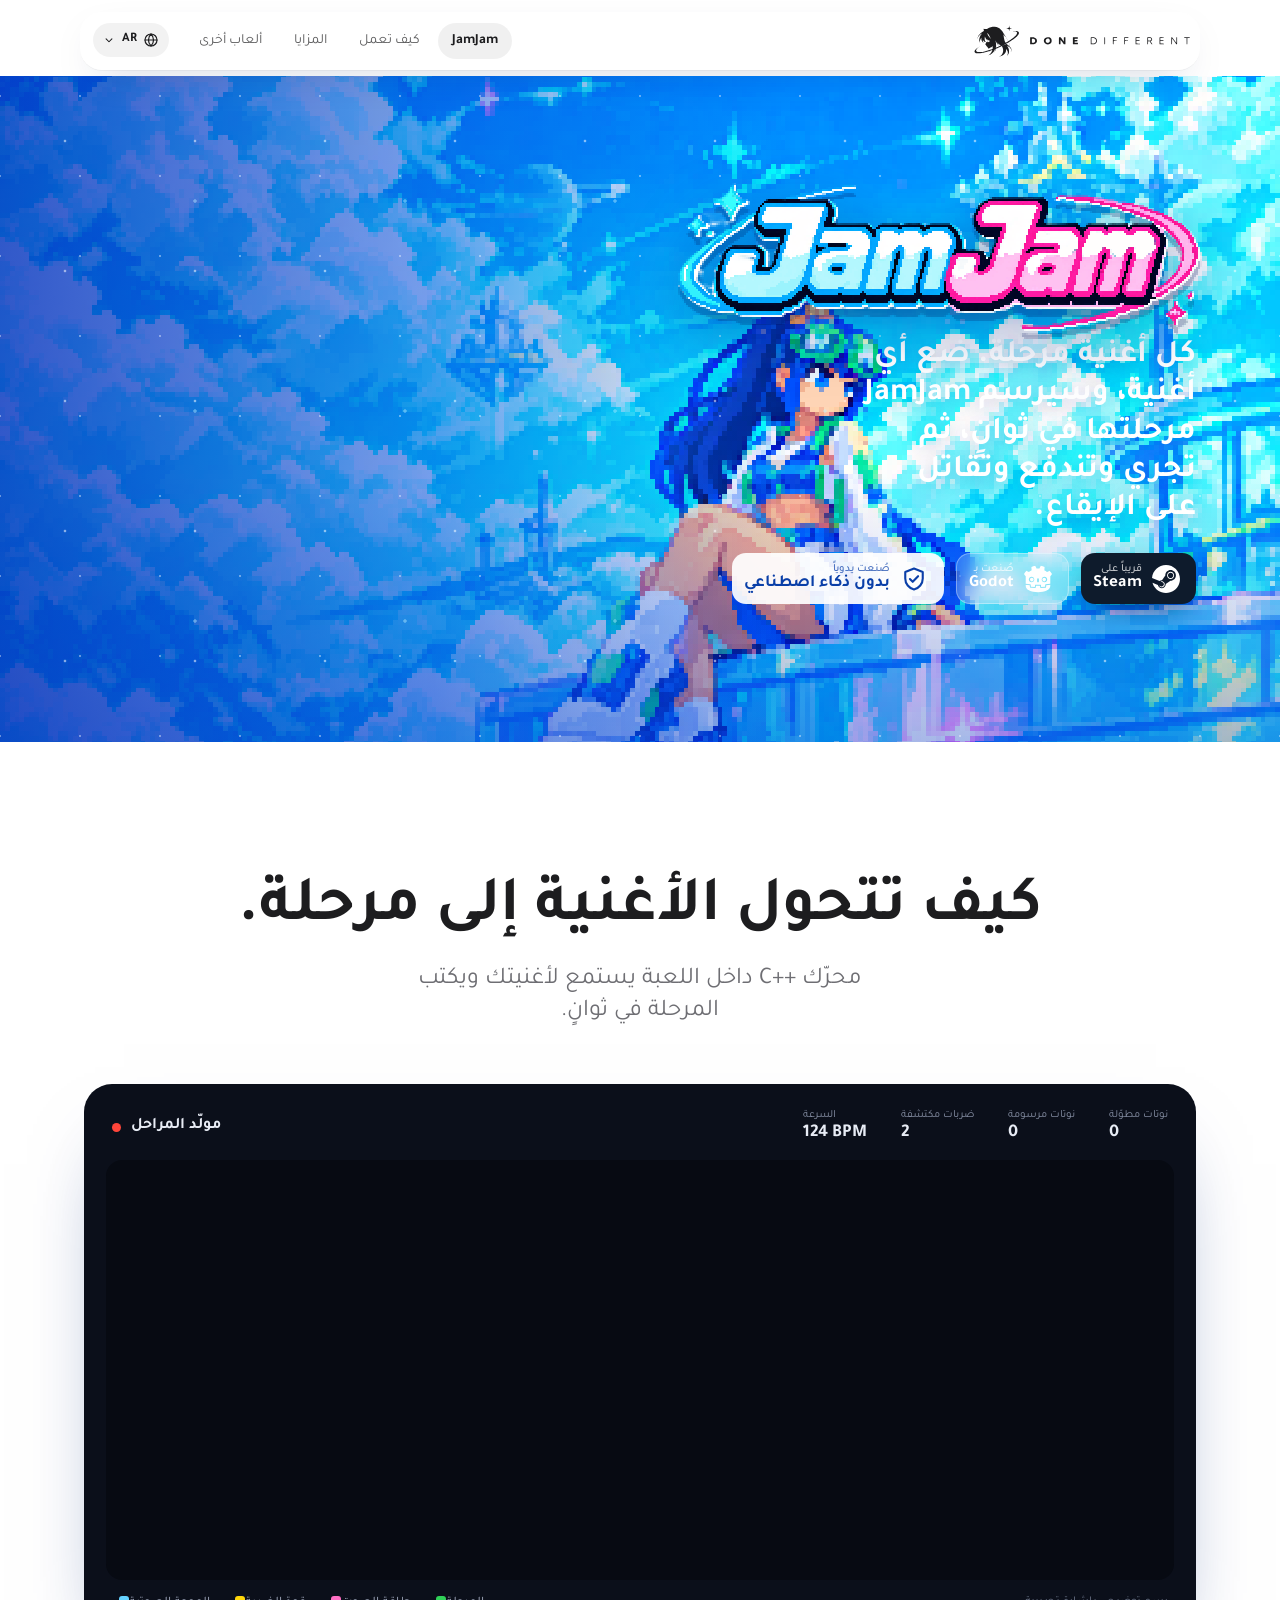
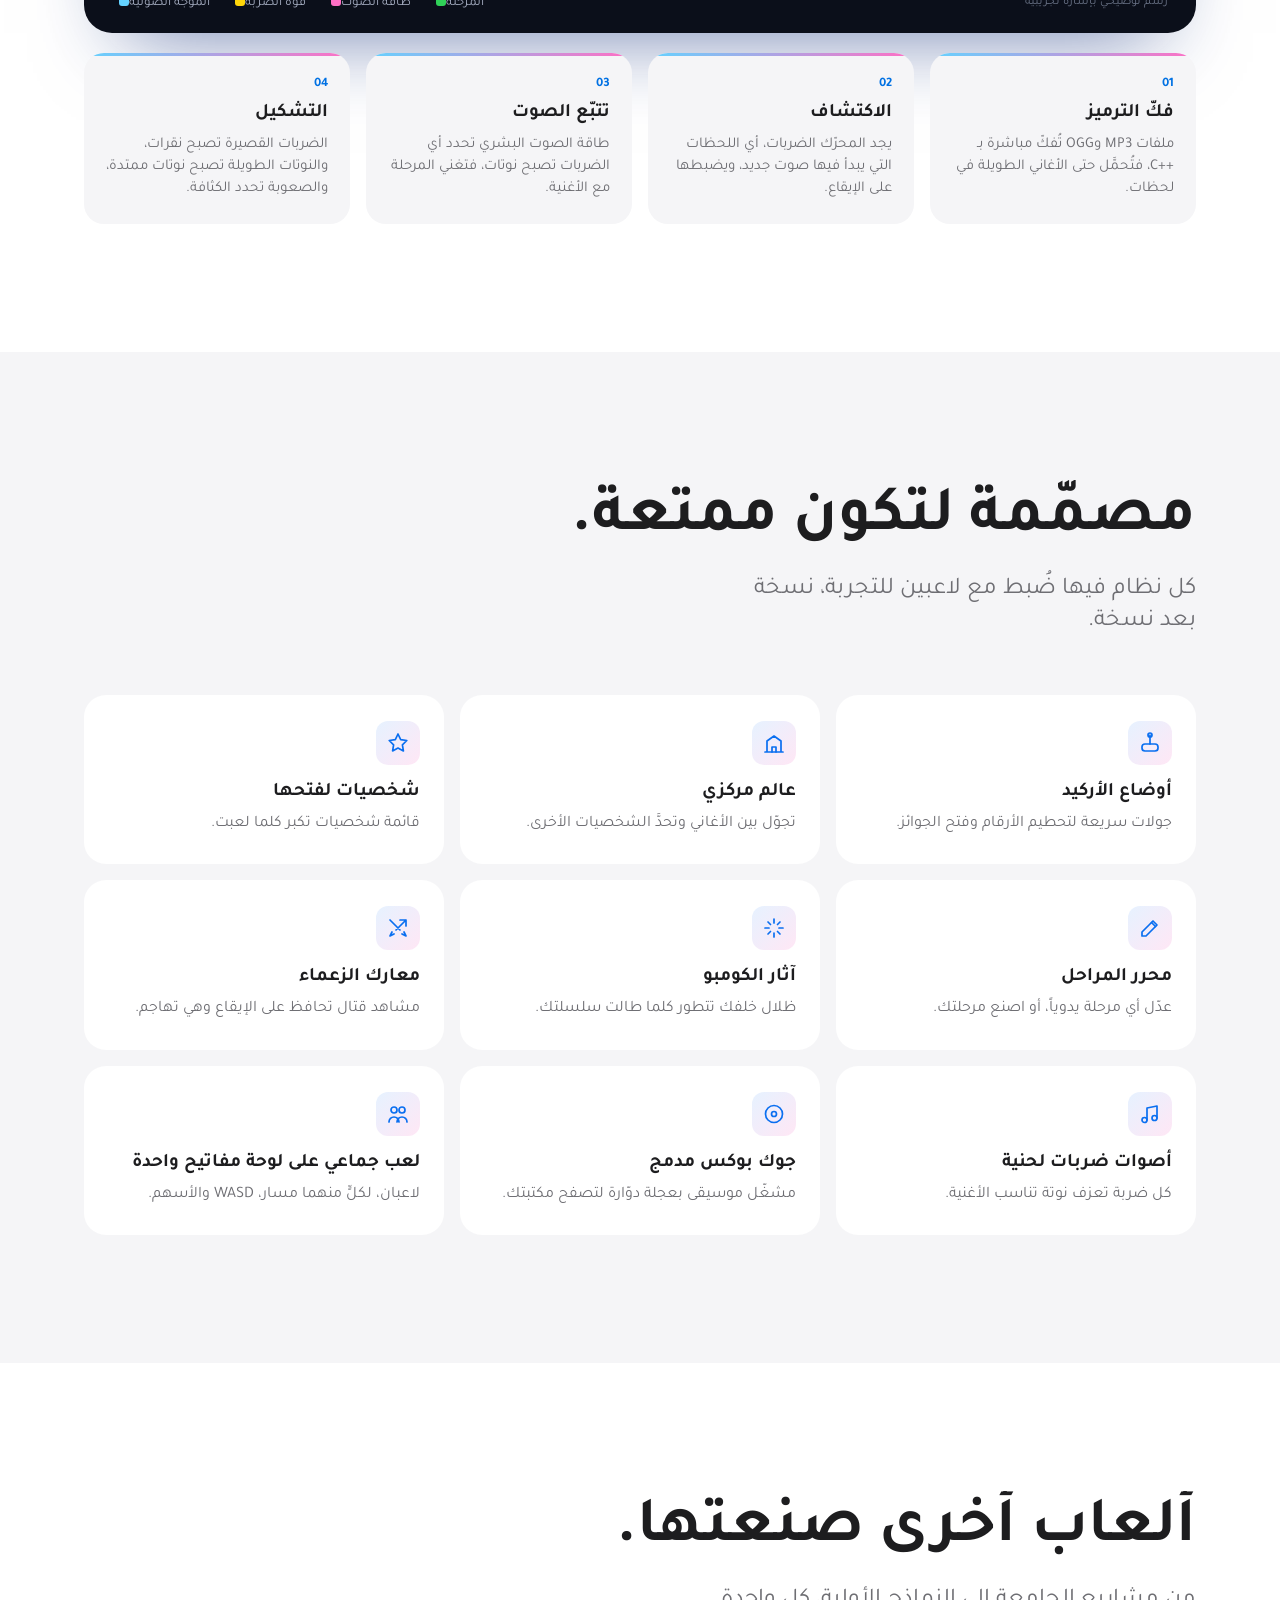
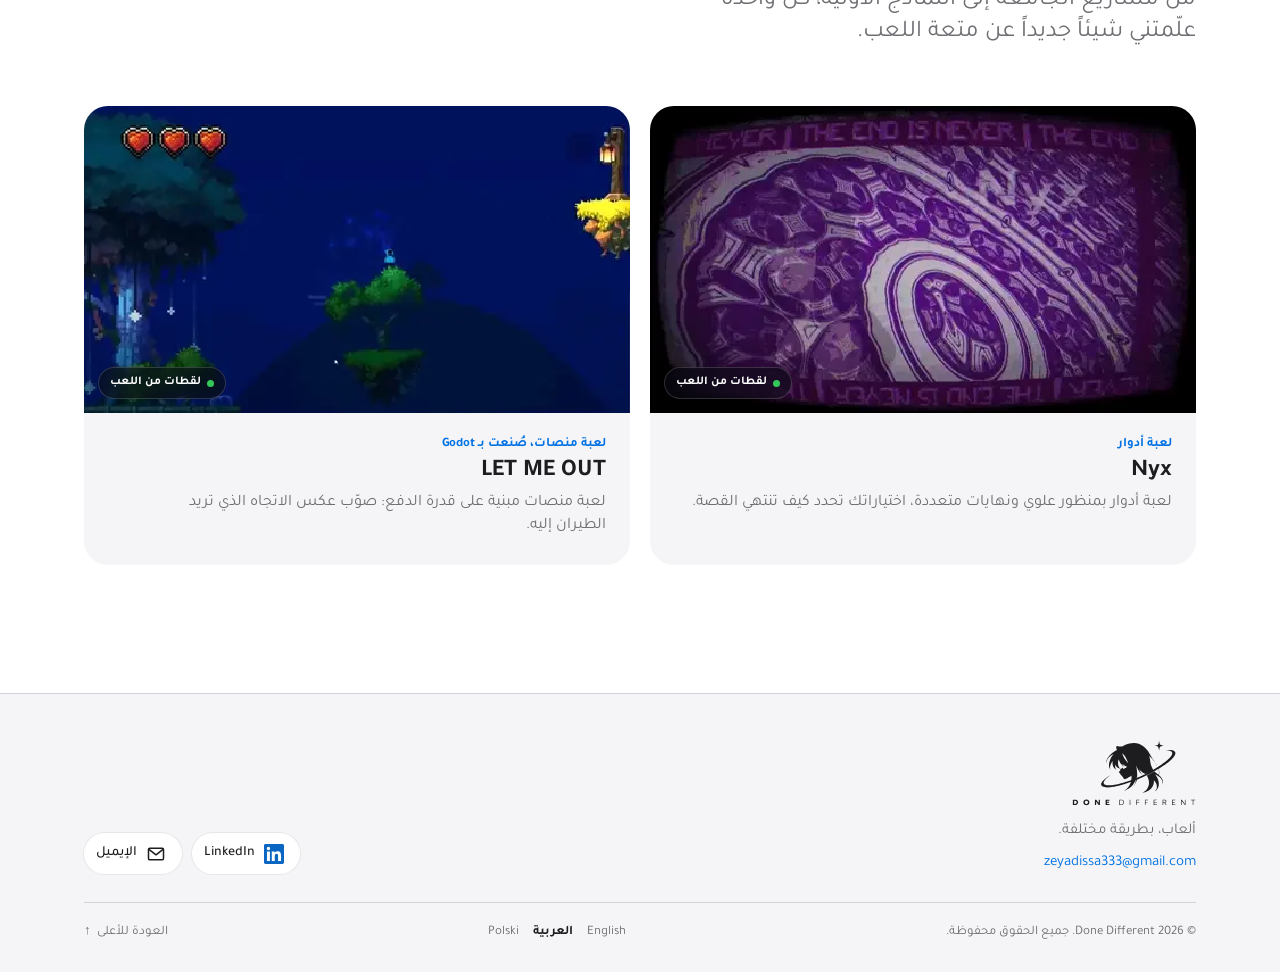
==== commit 3cbf8ab5: "new" ====
--- a/ar/index.html
+++ b/ar/index.html
@@ -4,7 +4,7 @@
 <meta charset="utf-8">
 <meta name="viewport" content="width=device-width, initial-scale=1">
 <title>Done Different Games — JamJam وNyx وLET ME OUT</title>
-<link rel="alternate" hreflang="en" href="https://games.donedifferent.net/"><link rel="alternate" hreflang="ar" href="https://games.donedifferent.net/ar/"><link rel="alternate" hreflang="pl" href="https://games.donedifferent.net/pl/"><link rel="alternate" hreflang="x-default" href="https://games.donedifferent.net/"><meta property="og:locale" content="ar_AR"><meta property="og:locale:alternate" content="en_US"><meta property="og:locale:alternate" content="pl_PL"><script type="application/ld+json">{"@context": "https://schema.org", "@type": "ProfessionalService", "name": "Done Different", "url": "https://games.donedifferent.net/ar/", "image": "https://games.donedifferent.net/og.png", "email": "zeyadissa333@gmail.com", "founder": {"@type": "Person", "name": "Zeyad Issa", "sameAs": ["https://www.linkedin.com/in/zeyad-issa", "https://github.com/ZiadIssa"]}, "areaServed": "Worldwide", "knowsLanguage": ["en", "ar", "pl"], "sameAs": ["https://www.linkedin.com/in/zeyad-issa", "https://github.com/ZiadIssa", "https://zeissa.itch.io"]}</script><link rel="canonical" href="https://games.donedifferent.net/ar/">
+<link rel="alternate" hreflang="en" href="https://games.donedifferent.net/"><link rel="alternate" hreflang="ar" href="https://games.donedifferent.net/ar/"><link rel="alternate" hreflang="pl" href="https://games.donedifferent.net/pl/"><link rel="alternate" hreflang="x-default" href="https://games.donedifferent.net/"><meta property="og:locale" content="ar_AR"><meta property="og:locale:alternate" content="en_US"><meta property="og:locale:alternate" content="pl_PL"><script type="application/ld+json">{"@context": "https://schema.org", "@type": "ProfessionalService", "name": "Done Different", "url": "https://games.donedifferent.net/ar/", "image": "https://games.donedifferent.net/og.png", "email": "zeyadissa333@gmail.com", "founder": {"@type": "Person", "name": "Zeyad Issa", "sameAs": ["https://www.linkedin.com/in/zeyad-issa"]}, "areaServed": "Worldwide", "knowsLanguage": ["en", "ar", "pl"]}</script><link rel="canonical" href="https://games.donedifferent.net/ar/">
 <meta name="theme-color" content="#0A6FF4">
 <meta property="og:type" content="website">
 <meta property="og:site_name" content="Done Different Games">
@@ -1163,13 +1163,13 @@
 [dir=rtl] .lang-menu{right:auto;left:0}
 
 </style>
-<script>window.DD_SPY=[["jamjam", "#jamjam"], ["how", "#how"], ["features", "#features"], ["more", "#more"]]</script><script>window.DD_MAIL={"url": ""}</script><script>window.DD_T={"words": ["أعمالاً حقيقية.", "متاجر أونلاين.", "كاونتر المحل.", "المستودع.", "كل وردية.", "وحتى الألعاب."], "getin": "تواصل معي", "copied": "تم النسخ", "est0": "اختر ما تحتاجه", "est1": "موقع إلكتروني، يبدأ من {p}", "est2": "موقع + نقاط بيع أو ERP، يبدأ من {p}", "est3": "الباقة الكاملة، تبدأ من {p}", "bUnder": "أقل من {a}", "bRange": "من {a} إلى {b}", "bOver": "أكثر من {a}", "none": "لم تختر شيئاً بعد", "send": "أرسل الطلب", "cont": "متابعة", "sending": "جارٍ الإرسال…", "e1": "اختر شيئاً واحداً على الأقل.", "e2": "أضف اسمك من فضلك.", "e3": "تحقق من بريدك الإلكتروني من فضلك.", "thanks": "شكراً {n}، وصلني طلبك.", "autosub": "وصلنا طلبك يا {n}", "recap": "ما أرسلته", "budgetL": "الميزانية", "noreply": "سأرد عليك على البريد الذي كتبته.", "copied2": "تم النسخ. الصقه في أي رسالة إلى zeyadissa333@gmail.com", "copy": "رسالة تأكيد في طريقها إلى بريدك.", "mail": "يُفترض أن يكون تطبيق البريد قد فُتح وكل شيء معبّأ. فقط اضغط إرسال.", "auto": "شكراً لتواصلك مع Done Different. وصلني طلبك وسأقرأه بنفسي، وسأرد عليك قريباً ببعض الأسئلة وموعد لمكالمة قصيرة. زياد عيسى"}</script></head>
+<script>window.DD_SPY=[["jamjam", "#jamjam"], ["how", "#how"], ["features", "#features"], ["more", "#more"]]</script><script>window.DD_MAIL={"url": ""}</script><script>window.DD_T={"words": ["أعمالاً حقيقية.", "متاجر أونلاين.", "كاونتر المحل.", "المستودع.", "كل وردية.", "وحتى الألعاب."], "getin": "تواصل معي", "copied": "تم النسخ", "est0": "اختر ما تحتاجه", "est1": "موقع إلكتروني، يبدأ من {p}", "est2": "موقع + نقاط بيع أو ERP، يبدأ من {p}", "est3": "الباقة الكاملة، تبدأ من {p}", "bUnder": "أقل من {a}", "bRange": "من {a} إلى {b}", "bOver": "أكثر من {a}", "none": "لم تختر شيئاً بعد", "send": "أرسل الطلب", "cont": "متابعة", "sending": "جارٍ الإرسال…", "e1": "اختر شيئاً واحداً على الأقل.", "e2": "أضف اسمك من فضلك.", "e3": "تحقق من بريدك الإلكتروني من فضلك.", "thanks": "شكراً {n}، وصلني طلبك.", "autosub": "وصلنا طلبك يا {n}", "press": "مرّر للبدء", "sfx_l": "أصوات القائمة", "on": "تشغيل", "off": "إيقاف", "sfx": "تشغيل أو إيقاف أصوات القائمة", "recap": "ما أرسلته", "budgetL": "الميزانية", "noreply": "سأرد عليك على البريد الذي كتبته.", "copied2": "تم النسخ. الصقه في أي رسالة إلى zeyadissa333@gmail.com", "copy": "رسالة تأكيد في طريقها إلى بريدك.", "mail": "يُفترض أن يكون تطبيق البريد قد فُتح وكل شيء معبّأ. فقط اضغط إرسال.", "auto": "شكراً لتواصلك مع Done Different. وصلني طلبك وسأقرأه بنفسي، وسأرد عليك قريباً ببعض الأسئلة وموعد لمكالمة قصيرة. زياد عيسى"}</script></head>
 <body><svg width="0" height="0" style="position:absolute" aria-hidden="true"><defs><symbol id="dd-mark" viewBox="0 0 1567 1102"><path fill="currentColor" fill-rule="evenodd" d="M869.5 1084.1C868.9 1083.0 872.8 1080.0 875.0 1080.0C875.8 1080.0 877.8 1079.3 879.4 1078.5C880.9 1077.7 882.7 1077.0 883.4 1077.0C884.0 1077.0 888.3 1075.0 893.0 1072.7C931.2 1053.5 961.7 1020.9 981.4 978.2C998.2 941.7 1004.3 915.2 1004.4 878.5C1004.5 834.0 995.6 800.1 970.7 750.1L961.5 731.8L964.5 729.4C966.2 728.1 967.9 727.0 968.3 727.0C968.8 727.0 974.6 723.7 981.3 719.8C988.0 715.8 1015.1 701.7 1041.5 688.4C1067.9 675.2 1092.7 662.7 1096.5 660.7C1100.3 658.7 1107.1 655.5 1111.4 653.5C1119.1 650.1 1119.4 650.0 1121.9 651.7C1125.6 654.1 1141.4 666.4 1149.1 672.9C1156.5 679.2 1174.0 693.4 1190.2 706.4C1196.1 711.1 1201.8 715.0 1202.9 715.0C1205.3 715.0 1207.5 706.7 1209.5 689.3C1212.3 665.2 1211.0 640.1 1205.7 617.5C1201.2 598.4 1200.5 596.0 1199.2 596.0C1198.4 596.0 1195.1 597.6 1191.9 599.5C1188.6 601.4 1185.7 603.0 1185.5 603.0C1185.3 603.0 1180.6 605.7 1175.1 609.0C1169.5 612.3 1164.8 615.0 1164.5 615.0C1164.3 615.0 1160.8 616.9 1156.8 619.3C1152.8 621.7 1148.8 623.9 1148.0 624.3C1147.2 624.7 1145.6 625.6 1144.5 626.3C1143.4 627.0 1139.3 629.3 1135.5 631.5C1131.6 633.7 1127.6 636.0 1126.5 636.7C1125.4 637.4 1123.8 638.2 1123.0 638.6C1122.2 639.0 1115.7 642.8 1108.5 647.0C1095.9 654.4 1081.3 662.5 1062.5 672.5C1040.9 683.9 1036.3 686.4 1033.5 688.0C1031.8 689.0 1026.5 691.9 1021.5 694.5C1016.5 697.1 1009.3 701.0 1005.3 703.1C1001.3 705.3 980.9 715.6 959.8 726.1C924.0 744.0 905.5 752.8 873.5 767.0C866.4 770.2 856.2 774.8 851.0 777.3C838.0 783.4 833.0 785.6 822.5 790.0C817.6 792.1 805.2 797.4 795.0 801.8C784.8 806.2 772.5 811.5 767.5 813.5C755.3 818.5 754.2 819.3 753.4 823.7C753.1 825.8 752.2 829.5 751.5 832.0C750.8 834.5 749.5 839.2 748.6 842.5C747.7 845.8 746.3 850.1 745.5 852.0C744.8 853.9 742.8 859.1 741.0 863.5C739.3 867.9 737.3 872.7 736.5 874.2C735.7 875.6 735.0 877.4 735.0 878.1C735.0 879.9 722.0 905.6 715.9 915.8C708.4 928.3 700.5 939.2 692.8 947.4C684.9 955.8 683.1 955.8 689.6 947.4C701.5 932.3 715.1 906.8 721.0 889.0C722.6 883.9 723.5 881.0 727.4 867.5C730.0 858.6 735.0 833.9 735.0 830.0C735.0 827.4 732.6 827.5 727.6 830.3C724.2 832.3 723.3 833.6 719.8 842.5C696.5 901.8 654.7 953.5 596.5 995.1C583.0 1004.7 534.2 1032.0 530.5 1032.0C530.2 1032.0 527.6 1033.1 524.7 1034.5C519.7 1037.0 507.7 1041.8 497.7 1045.5C494.4 1046.6 492.5 1046.9 491.8 1046.2C491.3 1045.7 491.2 1045.0 491.7 1044.7C492.1 1044.5 496.6 1042.1 501.5 1039.5C550.5 1013.7 591.3 966.8 616.1 908.0C621.6 894.8 631.4 866.0 630.6 865.2C630.0 864.7 624.1 866.5 609.0 871.9C591.3 878.1 565.0 887.2 551.0 891.9C536.8 896.7 528.5 899.3 504.5 906.5C497.9 908.5 491.4 910.5 490.0 911.0C488.6 911.5 484.4 912.8 480.5 913.9C476.6 915.0 465.2 918.4 455.0 921.4C444.8 924.4 434.7 927.3 432.5 927.9C430.3 928.4 423.3 930.3 417.0 931.9C364.7 945.8 336.2 952.5 306.0 957.9C296.9 959.5 280.7 962.5 270.0 964.5C227.2 972.3 185.0 976.4 147.5 976.4C99.9 976.3 73.8 972.0 50.8 960.4C26.4 948.1 18.0 936.3 18.0 914.1C18.0 898.1 20.9 889.3 32.1 871.3C46.2 848.8 83.0 812.3 113.8 790.2C116.4 788.3 123.0 783.5 128.5 779.5C164.9 753.1 197.3 731.9 198.9 733.5C199.2 733.9 199.0 734.4 198.4 734.8C180.5 747.1 142.0 777.6 128.0 790.6C123.9 794.5 118.3 799.6 115.7 802.0C113.0 804.4 106.7 811.4 101.6 817.4C76.9 846.8 66.4 872.1 71.3 890.0C76.5 908.8 92.7 920.8 122.5 928.0C142.8 932.9 149.7 933.5 185.5 933.4C219.8 933.2 230.6 932.5 267.0 927.6C299.9 923.2 355.4 912.0 399.5 900.8C403.9 899.7 409.8 898.2 412.5 897.5C415.2 896.8 421.3 895.2 426.0 893.8C430.7 892.4 437.4 890.5 441.0 889.5C455.8 885.4 490.5 875.1 501.5 871.5C503.7 870.8 510.2 868.7 516.0 866.9C531.4 862.2 575.2 847.7 585.0 844.0C589.7 842.3 595.3 840.3 597.5 839.5C604.4 837.2 616.4 833.0 618.5 832.1C619.6 831.6 623.6 830.2 627.5 829.0C641.3 824.5 640.4 825.8 642.0 807.5C644.7 777.4 645.0 771.3 644.9 753.2C644.7 731.9 644.3 730.6 639.2 735.2C636.4 737.8 621.9 748.1 609.0 756.7C604.9 759.4 595.2 765.2 587.5 769.5C579.8 773.7 573.0 777.6 572.5 778.0C570.0 779.9 541.0 794.4 531.4 798.5C514.0 805.9 503.5 808.1 496.1 806.0C487.5 803.6 483.4 798.4 476.9 782.2C470.1 764.9 465.3 758.7 453.8 751.9C446.8 747.8 443.0 743.1 443.0 738.6C443.0 734.0 441.3 732.2 432.0 727.5C421.8 722.2 419.0 718.4 419.0 709.4C418.9 701.5 416.0 696.7 403.1 683.5C390.4 670.7 383.0 661.1 383.0 657.4C383.0 656.2 384.1 654.5 385.4 653.7C393.4 648.4 405.2 635.8 409.9 627.5C415.2 618.2 417.5 605.6 415.1 599.5C414.1 597.1 415.5 594.0 417.5 594.0C419.9 594.0 439.8 587.2 442.7 585.3C452.6 579.2 457.1 573.0 451.7 573.0C450.4 573.0 448.9 573.5 448.2 574.2C446.2 576.2 445.7 574.3 447.2 569.8C449.1 564.1 450.8 564.0 458.9 569.4C465.6 573.8 465.9 574.2 468.9 581.9C470.6 586.3 472.0 591.3 472.0 593.0C472.0 597.5 473.6 597.5 485.6 593.4C497.9 589.3 509.1 583.9 516.5 578.6C519.2 576.6 522.1 575.0 522.9 575.0C525.5 575.0 537.5 566.1 542.3 560.6C545.0 557.5 548.5 554.6 550.5 553.9C552.4 553.2 554.0 552.0 554.0 551.3C554.0 549.8 553.5 549.6 539.0 544.3C514.8 535.6 484.8 518.3 463.3 500.8C452.2 491.8 451.0 493.2 459.5 505.6C466.4 515.7 484.2 535.5 491.0 540.5C496.1 544.3 497.5 547.9 493.5 547.2C490.7 546.7 471.1 534.7 462.2 528.1C454.9 522.6 434.2 501.6 424.7 489.9C408.7 470.4 388.6 431.6 379.4 402.6C377.3 395.7 375.8 400.0 370.4 430.5C367.9 444.1 367.7 447.9 367.6 471.0C367.5 488.7 367.9 498.3 368.8 502.5C375.0 530.7 377.6 539.5 383.0 550.5C388.3 561.2 400.6 578.4 406.6 583.3C414.1 589.6 405.3 589.8 386.5 584.0C351.9 573.1 324.3 546.7 313.3 514.1C307.4 496.4 306.8 498.1 307.4 529.8C307.8 551.3 308.3 558.1 309.9 565.0C314.0 582.9 320.3 597.4 327.7 606.1C334.9 614.6 332.5 615.5 321.6 608.3C301.8 595.4 288.0 581.1 276.3 561.5C263.7 540.2 258.6 525.8 254.4 499.9C252.8 489.7 252.9 454.6 254.6 440.8C255.4 434.8 254.1 434.6 250.3 440.3C248.8 442.7 244.1 449.8 239.9 456.1C215.2 493.0 202.0 531.9 202.0 567.5C202.0 582.7 203.7 590.4 209.5 602.3C213.8 611.2 213.4 613.3 208.3 607.5C200.0 598.0 189.4 577.0 185.2 562.0C179.2 540.5 178.3 505.3 182.9 480.0C187.2 456.7 197.1 423.2 204.6 406.2C205.9 403.2 207.0 400.4 207.0 399.9C207.0 398.5 217.1 377.1 221.0 370.1C224.2 364.4 229.4 355.0 233.4 347.6C237.3 340.4 250.7 320.7 261.2 306.7C274.0 289.6 273.8 289.4 256.1 300.5C222.5 321.6 204.5 335.5 181.7 357.9C162.1 377.1 154.0 388.1 142.9 410.0C131.7 432.2 127.3 455.4 130.3 476.4C131.4 483.6 129.9 483.2 127.4 475.7C126.0 471.6 125.6 467.4 125.7 455.0C125.8 435.4 128.3 423.7 136.9 402.5C138.3 399.2 145.0 385.7 147.2 382.0C158.6 362.4 169.7 346.0 179.3 334.5C185.7 326.8 211.0 299.2 212.0 298.8C212.4 298.6 218.5 293.2 225.6 286.8C251.3 263.5 287.9 237.0 324.0 215.5C333.1 210.1 341.1 205.1 341.9 204.4C343.1 203.3 342.9 202.2 340.5 196.8C329.8 173.1 327.1 146.4 333.9 132.5C337.3 125.7 339.5 124.1 343.2 126.1C347.8 128.6 368.8 133.3 383.0 135.0C393.6 136.3 420.8 136.3 436.2 135.0L448.0 134.0L460.7 127.0C541.4 82.9 631.9 59.4 709.0 62.4C753.9 64.2 799.1 76.0 836.7 95.6C875.2 115.7 898.7 132.8 928.6 162.5C947.4 181.2 958.6 194.5 975.6 218.6C989.9 238.9 1012.5 275.0 1026.3 299.4C1031.2 308.3 1036.5 317.3 1038.0 319.5C1039.5 321.7 1046.1 332.5 1052.8 343.5C1066.5 366.2 1096.2 411.4 1107.6 426.9C1132.3 460.4 1153.7 495.3 1162.6 516.5C1166.5 525.9 1167.2 527.9 1166.8 529.6C1166.3 532.3 1164.8 531.8 1163.8 528.5C1158.8 512.2 1135.1 472.0 1114.7 445.2C1100.8 427.0 1096.6 421.6 1091.7 416.3C1088.8 413.1 1083.7 407.4 1080.5 403.5C1072.5 394.0 1055.6 374.9 1043.5 361.8C1029.9 347.0 1019.4 335.4 1013.9 328.9C1011.3 325.9 1008.9 323.8 1008.5 324.2C1007.7 325.0 1008.3 327.2 1013.6 345.5C1014.9 349.9 1017.7 362.3 1019.9 373.0C1023.6 391.7 1024.7 398.8 1030.5 443.0C1035.6 481.6 1044.3 516.5 1056.7 548.0C1063.3 564.7 1084.8 607.1 1089.7 613.0C1090.6 614.0 1150.7 578.8 1178.7 560.8C1184.1 557.3 1189.4 554.0 1190.5 553.4C1198.8 548.7 1245.0 518.1 1272.5 499.1C1289.8 487.2 1331.7 456.4 1340.0 449.5C1344.1 446.1 1350.2 441.1 1353.6 438.4C1406.4 395.8 1447.4 354.3 1464.7 325.9C1482.8 296.4 1487.1 280.9 1482.7 262.3C1478.8 246.2 1464.9 232.4 1445.0 224.7C1432.2 219.8 1423.5 217.3 1414.0 215.9C1411.0 215.5 1405.8 214.6 1402.5 214.0C1399.2 213.4 1380.8 212.7 1361.5 212.3C1341.9 211.9 1328.3 211.3 1330.5 210.9C1358.5 205.9 1415.9 203.5 1449.4 206.1C1465.1 207.3 1480.9 209.9 1491.5 213.0C1495.3 214.2 1499.9 215.5 1501.7 215.9C1507.1 217.3 1522.2 225.1 1527.8 229.3C1538.2 237.1 1547.1 251.7 1549.1 264.1C1554.7 297.7 1525.3 348.0 1467.9 403.0C1459.0 411.5 1449.4 420.5 1446.4 423.0C1443.5 425.5 1433.3 434.1 1423.8 442.1C1414.3 450.1 1394.6 465.5 1380.0 476.3C1365.4 487.1 1350.6 498.1 1347.0 500.7C1340.6 505.5 1294.4 536.1 1269.0 552.5C1253.1 562.8 1221.0 582.5 1212.7 587.1C1209.6 588.8 1205.8 591.4 1204.4 592.7L1201.7 595.1L1203.9 596.6C1205.0 597.4 1206.0 599.1 1206.0 600.3C1206.0 601.5 1206.6 604.5 1207.4 607.0C1213.6 626.8 1215.2 636.8 1215.8 660.0C1216.3 683.2 1215.3 696.0 1211.5 710.3C1210.1 715.6 1209.0 720.5 1209.0 721.0C1209.0 721.5 1212.9 725.6 1217.8 730.2C1239.9 751.1 1253.5 766.3 1263.8 781.9C1284.6 813.1 1290.5 830.3 1290.4 859.0C1290.3 875.9 1290.2 876.3 1285.2 892.5C1281.9 903.4 1273.9 918.1 1268.7 923.3C1264.6 927.3 1264.3 925.9 1267.9 920.0C1269.6 917.2 1271.0 914.8 1271.0 914.5C1271.0 914.3 1272.3 911.3 1274.0 907.8C1279.8 895.5 1280.2 893.4 1280.7 876.0C1281.4 852.9 1279.6 845.1 1266.8 818.0C1260.6 804.7 1253.9 795.8 1238.1 779.7C1225.5 766.8 1217.2 759.5 1207.2 752.6C1198.1 746.3 1167.0 727.6 1155.0 721.3C1148.7 717.9 1142.1 714.4 1140.3 713.4C1136.2 711.0 1135.0 712.2 1137.8 715.9C1139.7 718.4 1158.3 748.8 1164.3 759.0C1168.2 765.8 1176.5 782.8 1186.2 804.0C1189.8 811.8 1190.8 814.3 1192.6 820.5C1193.5 823.8 1194.9 828.3 1195.6 830.5C1196.2 832.7 1197.5 837.2 1198.3 840.5C1199.2 843.8 1200.3 848.3 1200.9 850.6C1207.1 874.4 1208.7 923.3 1204.0 943.5C1196.9 973.6 1192.3 984.9 1178.6 1006.0C1168.8 1021.1 1161.9 1029.1 1151.1 1038.2C1141.3 1046.4 1135.6 1049.9 1134.3 1048.6C1133.9 1048.2 1134.0 1047.6 1134.5 1047.2C1136.9 1045.5 1147.9 1032.1 1150.7 1027.4C1162.5 1007.8 1167.0 990.6 1167.0 964.3C1167.0 931.5 1158.7 903.4 1139.2 870.5C1129.2 853.7 1106.5 825.3 1104.5 827.2C1104.1 827.6 1104.4 835.7 1105.0 845.2C1106.1 860.4 1106.1 864.3 1104.6 877.0C1102.6 894.3 1099.0 912.6 1095.5 922.5C1074.3 983.1 1027.7 1030.9 961.5 1059.9C958.8 1061.1 955.1 1062.7 953.5 1063.4C951.9 1064.2 948.7 1065.4 946.5 1066.3C944.3 1067.1 940.7 1068.5 938.5 1069.3C934.6 1070.8 927.0 1073.2 922.0 1074.4C920.6 1074.8 916.1 1076.0 912.0 1077.1C904.4 1079.1 895.6 1080.8 880.0 1083.5C869.8 1085.3 870.3 1085.2 869.5 1084.1ZM742.5 783.9C743.9 782.6 744.5 757.1 743.2 755.8C742.5 755.1 741.9 756.0 741.5 758.6C740.5 764.5 737.1 781.2 736.4 783.9C735.7 786.1 735.9 786.2 738.6 785.6C740.2 785.2 742.0 784.4 742.5 783.9ZM765.8 775.5C768.7 774.1 771.2 773.0 771.5 773.0C773.5 773.0 854.1 736.7 869.0 729.0C872.0 727.5 884.2 721.8 896.0 716.4C919.2 705.9 952.3 689.3 952.8 687.9C953.0 687.4 954.0 687.0 955.0 687.0C956.0 687.0 957.2 686.5 957.5 686.0C958.3 684.7 955.5 684.7 953.2 686.0C950.7 687.3 940.7 691.7 932.0 695.3L924.5 698.3L916.5 695.5C906.8 692.1 898.7 688.2 889.7 682.4C879.1 675.6 857.1 659.0 848.2 651.1C840.7 644.5 819.3 621.5 810.7 610.8C806.9 606.0 804.1 604.4 805.5 607.8C805.9 608.7 807.3 612.9 808.7 617.0C814.3 633.8 820.7 648.1 828.9 661.8C832.1 667.2 836.5 674.7 838.8 678.7C844.4 688.3 857.0 705.1 864.3 712.7C867.5 716.1 870.0 719.4 869.8 720.1C868.9 722.7 849.1 704.5 828.2 681.8C808.4 660.2 784.1 622.2 764.7 582.5C757.2 567.2 750.0 551.3 750.0 549.9C750.0 549.5 748.6 546.2 747.0 542.7C745.4 539.1 744.0 535.7 744.0 535.2C744.0 534.7 743.3 533.6 742.4 532.9C740.9 531.7 740.8 531.9 741.2 535.5C741.5 537.7 742.7 543.8 744.0 549.0C746.6 560.2 748.8 572.5 750.0 583.0C750.5 587.1 751.4 593.2 751.9 596.5C756.8 626.1 757.9 637.0 761.1 691.9C762.3 712.4 761.7 739.0 759.3 769.9C758.9 774.9 759.1 778.0 759.7 778.0C760.2 778.0 763.0 776.9 765.8 775.5ZM576.0 470.9C575.5 469.2 574.7 467.3 574.2 466.7C573.7 466.0 572.3 463.0 571.0 460.0C569.8 457.0 567.7 452.2 566.4 449.5C560.7 436.9 558.0 430.8 558.0 430.4C558.0 430.1 555.1 423.9 551.6 416.7C548.1 409.4 544.3 401.5 543.2 399.0C542.1 396.5 539.3 390.2 537.0 385.0C534.6 379.8 532.4 375.1 532.0 374.5C531.6 373.9 528.6 368.6 525.5 362.5C507.8 328.6 491.3 307.1 468.7 288.3C464.2 284.5 459.8 280.7 458.8 279.8C457.8 278.8 456.5 278.0 456.0 278.0C452.6 278.0 459.4 300.8 469.1 321.7C471.2 326.3 473.9 332.3 475.2 335.2C478.6 343.3 488.7 362.4 493.4 369.8C495.8 373.5 498.7 378.3 499.8 380.6C504.2 389.3 530.1 423.7 546.4 442.5C552.5 449.6 568.6 467.4 572.7 471.7C575.8 474.9 577.0 474.6 576.0 470.9ZM1211.7 215.8C1211.4 214.5 1209.9 205.8 1208.5 196.5C1205.4 176.4 1200.3 157.4 1195.2 147.0C1191.7 139.8 1191.2 139.3 1184.5 135.8C1173.1 129.7 1147.9 122.6 1130.0 120.5C1121.1 119.5 1119.0 118.9 1119.0 117.5C1119.0 116.6 1120.7 115.9 1123.8 115.5C1133.9 114.2 1153.7 109.7 1165.8 106.1C1180.9 101.5 1185.4 99.6 1189.8 96.3C1197.6 90.4 1206.3 62.8 1210.4 31.1C1211.3 24.2 1212.3 18.4 1212.6 18.1C1213.7 17.0 1215.0 20.7 1215.0 25.0C1215.0 34.1 1221.3 65.0 1225.4 76.5C1231.0 92.4 1233.3 95.6 1242.0 100.0C1252.0 105.1 1288.9 114.9 1298.3 115.0C1300.0 115.1 1302.8 115.7 1304.5 116.4L1307.5 117.8L1305.0 118.7C1303.6 119.3 1299.6 120.0 1296.0 120.4C1270.6 123.2 1239.3 133.7 1233.1 141.6C1225.8 150.8 1216.9 186.0 1214.8 213.9C1214.5 217.9 1212.5 219.1 1211.7 215.8Z"/></symbol><symbol id="dd-word" viewBox="0 0 2555 150"><path fill="currentColor" fill-rule="evenodd" d="M278.0 131.1C258.5 126.0 242.4 110.9 236.8 92.6C234.3 84.3 233.9 69.8 236.0 61.0C243.9 27.8 283.1 9.3 319.8 21.6C333.7 26.2 348.6 39.2 353.8 51.2C359.7 65.2 359.1 87.4 352.4 101.7C349.4 108.0 339.2 118.8 331.7 123.7C319.0 132.0 294.2 135.4 278.0 131.1ZM18.7 130.3C17.7 129.4 17.8 21.0 18.8 21.0C39.9 20.5 76.7 21.0 80.9 21.9C90.5 23.9 104.1 31.1 110.6 37.6C136.4 63.4 128.9 107.2 96.0 123.4C82.3 130.1 76.4 131.0 46.0 131.0C31.4 131.0 19.0 130.7 18.7 130.3ZM473.2 129.7C472.1 128.4 472.4 22.8 473.5 21.0C474.0 20.2 497.1 20.6 499.7 21.5C501.1 22.0 515.9 41.6 526.5 57.0C536.7 71.9 546.8 85.3 548.6 86.3C549.8 87.0 550.0 82.5 550.0 54.6C550.0 16.3 548.5 19.8 564.7 20.2L575.5 20.5L575.5 75.5L575.5 130.5L563.3 130.8C554.3 131.0 550.9 130.7 550.1 129.8C547.4 126.4 524.8 95.5 519.5 88.0C507.9 71.3 500.7 62.0 499.5 62.0C498.4 62.0 498.1 68.5 498.1 95.6C498.1 114.0 497.8 129.6 497.5 130.1C496.5 131.5 474.4 131.2 473.2 129.7ZM693.7 129.6C693.4 128.7 693.1 104.3 693.0 75.2C693.0 30.7 693.2 22.1 694.4 21.1C696.5 19.3 768.5 19.7 770.0 21.5C770.7 22.3 771.0 26.4 770.8 32.1L770.5 41.5L746.5 41.8C733.3 41.9 722.2 42.4 721.7 42.9C720.7 43.9 720.2 60.7 721.1 62.2C721.5 62.8 730.7 63.5 743.1 63.8L764.5 64.5L764.5 74.5L764.5 84.5L743.0 85.0L721.5 85.5L720.9 95.5C720.6 101.0 720.6 106.1 720.8 106.8C721.1 107.7 727.1 108.0 746.0 108.0C766.0 108.0 771.0 108.3 771.9 109.4C772.7 110.3 773.0 114.2 772.8 120.6L772.5 130.5L733.4 130.8C699.7 131.0 694.1 130.8 693.7 129.6ZM975.7 130.3C974.3 129.0 974.9 23.3 976.2 22.3C978.5 20.4 1015.5 19.8 1025.0 21.4C1055.5 26.6 1073.1 46.1 1073.2 74.9C1073.3 99.3 1060.8 118.3 1039.8 125.7C1026.8 130.3 1021.4 131.0 998.5 131.0C986.3 131.0 976.0 130.7 975.7 130.3ZM1190.5 130.0C1189.5 128.3 1189.1 24.7 1190.2 22.8C1191.3 20.6 1199.2 20.3 1200.9 22.4C1201.7 23.3 1201.9 38.5 1201.8 77.1L1201.5 130.5L1196.3 130.8C1193.4 131.0 1190.9 130.6 1190.5 130.0ZM1325.1 129.6C1324.3 128.7 1324.1 113.5 1324.2 74.9L1324.5 21.5L1356.0 21.0C1373.3 20.7 1388.3 20.8 1389.2 21.2C1391.7 22.4 1392.4 25.8 1390.6 28.5L1389.0 31.0L1363.5 31.0C1346.5 31.0 1337.9 31.4 1337.5 32.1C1336.6 33.5 1336.6 67.6 1337.5 68.9C1337.9 69.6 1345.8 70.0 1360.4 70.0C1384.1 70.0 1385.0 70.2 1385.0 75.0C1385.0 79.8 1384.1 80.0 1361.2 80.0C1348.1 80.0 1339.1 80.4 1337.9 81.1C1336.0 82.1 1335.9 83.1 1336.1 105.5C1336.1 118.4 1335.9 129.3 1335.5 129.9C1334.6 131.5 1326.5 131.2 1325.1 129.6ZM1503.5 129.8C1503.2 129.1 1503.1 104.4 1503.2 75.0L1503.5 21.5L1536.0 21.5L1568.5 21.5L1568.8 25.1C1569.0 27.2 1568.6 29.1 1567.7 29.8C1566.8 30.6 1558.1 31.1 1540.4 31.2L1514.5 31.5L1514.3 49.0C1514.3 58.6 1514.4 67.3 1514.7 68.2C1515.1 69.8 1517.3 70.0 1539.3 70.2L1563.5 70.5L1563.5 75.0L1563.5 79.5L1539.8 80.0C1526.8 80.3 1515.8 80.8 1515.4 81.2C1515.0 81.6 1514.5 92.4 1514.3 105.2C1514.1 118.0 1513.7 129.1 1513.5 129.8C1513.2 130.5 1511.3 131.0 1508.5 131.0C1505.8 131.0 1503.7 130.5 1503.5 129.8ZM1683.6 130.1C1682.5 128.4 1682.9 22.7 1684.0 21.6C1685.4 20.2 1748.9 20.6 1750.7 22.1C1752.5 23.7 1752.3 26.4 1750.2 28.9C1748.6 30.9 1747.6 31.0 1722.0 31.3L1695.5 31.5L1695.2 48.9C1695.0 61.2 1695.3 66.7 1696.1 67.7C1697.1 68.9 1701.4 69.1 1720.8 68.9C1739.8 68.8 1744.4 69.0 1745.1 70.1C1746.3 72.0 1746.2 74.7 1745.0 77.1C1744.0 78.9 1742.6 79.0 1720.7 79.0C1703.9 79.0 1697.1 79.3 1696.2 80.2C1694.7 81.7 1694.5 116.7 1696.0 119.0C1696.8 120.3 1701.1 120.5 1724.2 120.5L1751.5 120.5L1752.4 123.2C1753.1 125.1 1753.0 126.7 1752.2 128.5L1751.0 131.0L1717.6 131.0C1699.2 131.0 1683.9 130.6 1683.6 130.1ZM1868.6 129.5C1867.7 127.0 1867.9 23.7 1868.9 22.1C1869.6 21.1 1874.4 20.8 1893.1 20.9C1915.0 21.1 1916.9 21.2 1923.4 23.5C1939.9 29.3 1948.0 45.8 1942.4 62.3C1940.8 67.1 1932.8 77.0 1930.5 77.0C1929.8 77.0 1928.7 77.6 1928.1 78.3C1927.5 79.1 1925.2 80.3 1922.9 81.0C1917.7 82.7 1917.1 84.4 1920.2 87.8C1922.3 90.2 1926.3 95.9 1940.7 117.3C1943.0 120.7 1945.8 124.7 1946.9 126.2C1950.3 130.5 1949.7 131.1 1942.3 130.8L1935.5 130.5L1924.5 113.8C1918.5 104.6 1911.7 94.2 1909.5 90.8L1905.5 84.5L1894.5 84.2C1888.5 84.1 1882.8 84.4 1882.0 85.0C1880.8 85.8 1880.4 89.9 1880.0 108.2L1879.5 130.5L1874.4 130.8C1870.4 131.0 1869.1 130.7 1868.6 129.5ZM2062.2 129.8C2060.8 128.4 2060.4 24.4 2061.9 22.2C2063.0 20.4 2126.5 20.3 2128.6 22.1C2130.5 23.7 2130.4 27.4 2128.2 29.3C2126.8 30.6 2122.6 30.9 2100.6 31.0C2086.4 31.0 2074.4 31.3 2074.0 31.5C2073.4 31.9 2073.8 66.9 2074.4 67.7C2074.4 67.8 2085.0 68.0 2097.9 68.2C2119.3 68.6 2121.4 68.8 2122.6 70.5C2124.4 73.0 2124.4 75.5 2122.4 77.4C2121.1 78.8 2117.5 79.0 2098.5 79.0C2079.4 79.0 2075.9 79.2 2074.6 80.6C2073.2 82.0 2073.0 84.5 2073.6 100.3C2073.9 110.3 2074.5 118.9 2075.0 119.3C2075.4 119.8 2088.1 120.2 2103.1 120.3L2130.5 120.5L2130.5 125.5L2130.5 130.5L2097.0 130.8C2071.7 131.0 2063.1 130.7 2062.2 129.8ZM2247.6 129.4C2246.3 126.0 2246.9 22.0 2248.2 21.6C2248.9 21.3 2251.5 20.9 2253.9 20.7C2258.0 20.2 2258.7 20.4 2261.4 23.4C2266.1 28.3 2291.5 62.9 2323.5 107.8C2324.4 109.0 2325.5 110.0 2326.0 110.0C2326.6 110.0 2327.0 93.3 2327.0 66.2C2327.0 33.5 2327.3 22.1 2328.2 21.2C2329.8 19.6 2336.5 19.7 2337.9 21.4C2338.7 22.3 2338.9 37.6 2338.8 76.6L2338.5 130.5L2332.3 130.8L2326.2 131.1L2320.7 123.8C2317.8 119.8 2311.5 111.1 2307.0 104.5C2297.9 91.5 2284.1 72.5 2272.1 56.3C2267.9 50.7 2263.7 45.0 2262.7 43.5C2261.7 42.1 2260.5 41.2 2260.0 41.5C2259.5 41.8 2259.1 60.7 2259.0 85.2C2259.0 115.2 2258.6 128.7 2257.9 129.7C2256.3 131.6 2248.4 131.4 2247.6 129.4ZM2489.7 130.3C2489.3 130.0 2488.9 113.0 2488.9 92.6C2488.8 72.2 2488.5 50.1 2488.1 43.5L2487.5 31.5L2470.6 31.2C2460.2 31.1 2453.1 30.5 2452.3 29.9C2450.7 28.5 2450.6 22.4 2452.1 21.4C2452.9 20.9 2502.5 20.7 2537.3 21.0C2537.7 21.0 2538.0 23.1 2537.8 25.8L2537.5 30.5L2520.1 30.8C2510.5 30.9 2502.2 31.4 2501.6 31.9C2500.8 32.5 2500.4 48.4 2500.2 81.2C2500.0 107.7 2499.6 129.8 2499.3 130.2C2498.8 131.2 2490.6 131.2 2489.7 130.3ZM1028.0 117.3C1047.4 112.0 1058.6 98.5 1059.8 79.2C1061.1 56.3 1051.2 40.6 1031.0 33.7C1023.9 31.3 990.9 30.0 988.5 32.0C987.2 33.1 987.0 39.1 987.0 75.4C987.0 101.7 987.4 118.0 988.0 118.6C989.5 120.1 1021.5 119.2 1028.0 117.3ZM305.6 107.6C322.1 103.2 331.5 87.8 328.9 69.6C325.0 42.1 293.5 31.5 272.9 50.7C265.9 57.3 263.5 63.4 263.5 75.0C263.5 92.2 270.9 102.7 286.3 107.5C291.8 109.3 299.3 109.3 305.6 107.6ZM78.4 105.3C84.5 103.1 91.0 96.8 94.1 90.4C96.1 86.2 96.4 83.9 96.5 74.5C96.5 63.5 96.5 63.5 92.8 57.9C85.1 46.0 73.8 41.4 54.0 42.2L45.5 42.5L45.2 74.0C45.1 91.3 45.2 106.1 45.5 106.9C46.3 109.0 71.7 107.8 78.4 105.3ZM1917.1 71.5C1929.2 67.2 1934.9 54.1 1929.7 42.6C1927.5 37.9 1926.4 36.7 1921.8 34.3C1916.7 31.7 1915.7 31.6 1899.7 31.2C1887.5 30.9 1882.6 31.1 1881.5 32.0C1880.3 33.0 1880.0 36.6 1880.0 51.5C1880.0 61.6 1880.3 70.5 1880.6 71.4C1881.5 73.7 1910.7 73.7 1917.1 71.5Z"/></symbol><symbol id="dd-full" viewBox="0 0 2555 1360"><path fill="currentColor" fill-rule="evenodd" d="M278.0 1341.1C258.5 1336.0 242.4 1320.9 236.8 1302.6C234.3 1294.3 233.9 1279.8 236.0 1271.0C243.9 1237.8 283.1 1219.3 319.8 1231.6C333.7 1236.2 348.6 1249.2 353.8 1261.2C359.7 1275.2 359.1 1297.4 352.4 1311.7C349.4 1318.0 339.2 1328.8 331.7 1333.7C319.0 1342.0 294.2 1345.4 278.0 1341.1ZM18.7 1340.3C17.7 1339.4 17.8 1231.0 18.8 1231.0C39.9 1230.5 76.7 1231.0 80.9 1231.9C90.5 1233.9 104.1 1241.1 110.6 1247.6C136.4 1273.4 128.9 1317.2 96.0 1333.4C82.3 1340.1 76.4 1341.0 46.0 1341.0C31.4 1341.0 19.0 1340.7 18.7 1340.3ZM473.2 1339.7C472.1 1338.4 472.4 1232.8 473.5 1231.0C474.0 1230.2 497.1 1230.6 499.7 1231.5C501.1 1232.0 515.9 1251.6 526.5 1267.0C536.7 1281.9 546.8 1295.3 548.6 1296.3C549.8 1297.0 550.0 1292.5 550.0 1264.6C550.0 1226.3 548.5 1229.8 564.7 1230.2L575.5 1230.5L575.5 1285.5L575.5 1340.5L563.3 1340.8C554.3 1341.0 550.9 1340.7 550.1 1339.8C547.4 1336.4 524.8 1305.5 519.5 1298.0C507.9 1281.3 500.7 1272.0 499.5 1272.0C498.4 1272.0 498.1 1278.5 498.1 1305.6C498.1 1324.0 497.8 1339.6 497.5 1340.1C496.5 1341.5 474.4 1341.2 473.2 1339.7ZM693.7 1339.6C693.4 1338.7 693.1 1314.3 693.0 1285.2C693.0 1240.7 693.2 1232.1 694.4 1231.1C696.5 1229.3 768.5 1229.7 770.0 1231.5C770.7 1232.3 771.0 1236.4 770.8 1242.1L770.5 1251.5L746.5 1251.8C733.3 1251.9 722.2 1252.4 721.7 1252.9C720.7 1253.9 720.2 1270.7 721.1 1272.2C721.5 1272.8 730.7 1273.5 743.1 1273.8L764.5 1274.5L764.5 1284.5L764.5 1294.5L743.0 1295.0L721.5 1295.5L720.9 1305.5C720.6 1311.0 720.6 1316.1 720.8 1316.8C721.1 1317.7 727.1 1318.0 746.0 1318.0C766.0 1318.0 771.0 1318.3 771.9 1319.4C772.7 1320.3 773.0 1324.2 772.8 1330.6L772.5 1340.5L733.4 1340.8C699.7 1341.0 694.1 1340.8 693.7 1339.6ZM975.7 1340.3C974.3 1339.0 974.9 1233.3 976.2 1232.3C978.5 1230.4 1015.5 1229.8 1025.0 1231.4C1055.5 1236.6 1073.1 1256.1 1073.2 1284.9C1073.3 1309.3 1060.8 1328.3 1039.8 1335.7C1026.8 1340.3 1021.4 1341.0 998.5 1341.0C986.3 1341.0 976.0 1340.7 975.7 1340.3ZM1190.5 1340.0C1189.5 1338.3 1189.1 1234.7 1190.2 1232.8C1191.3 1230.6 1199.2 1230.3 1200.9 1232.4C1201.7 1233.3 1201.9 1248.5 1201.8 1287.1L1201.5 1340.5L1196.3 1340.8C1193.4 1341.0 1190.9 1340.6 1190.5 1340.0ZM1325.1 1339.6C1324.3 1338.7 1324.1 1323.5 1324.2 1284.9L1324.5 1231.5L1356.0 1231.0C1373.3 1230.7 1388.3 1230.8 1389.2 1231.2C1391.7 1232.4 1392.4 1235.8 1390.6 1238.5L1389.0 1241.0L1363.5 1241.0C1346.5 1241.0 1337.9 1241.4 1337.5 1242.1C1336.6 1243.5 1336.6 1277.6 1337.5 1278.9C1337.9 1279.6 1345.8 1280.0 1360.4 1280.0C1384.1 1280.0 1385.0 1280.2 1385.0 1285.0C1385.0 1289.8 1384.1 1290.0 1361.2 1290.0C1348.1 1290.0 1339.1 1290.4 1337.9 1291.1C1336.0 1292.1 1335.9 1293.1 1336.1 1315.5C1336.1 1328.4 1335.9 1339.3 1335.5 1339.9C1334.6 1341.5 1326.5 1341.2 1325.1 1339.6ZM1503.5 1339.8C1503.2 1339.1 1503.1 1314.4 1503.2 1285.0L1503.5 1231.5L1536.0 1231.5L1568.5 1231.5L1568.8 1235.1C1569.0 1237.2 1568.6 1239.1 1567.7 1239.8C1566.8 1240.6 1558.1 1241.1 1540.4 1241.2L1514.5 1241.5L1514.3 1259.0C1514.3 1268.6 1514.4 1277.3 1514.7 1278.2C1515.1 1279.8 1517.3 1280.0 1539.3 1280.2L1563.5 1280.5L1563.5 1285.0L1563.5 1289.5L1539.8 1290.0C1526.8 1290.3 1515.8 1290.8 1515.4 1291.2C1515.0 1291.6 1514.5 1302.4 1514.3 1315.2C1514.1 1328.0 1513.7 1339.1 1513.5 1339.8C1513.2 1340.5 1511.3 1341.0 1508.5 1341.0C1505.8 1341.0 1503.7 1340.5 1503.5 1339.8ZM1683.6 1340.1C1682.5 1338.4 1682.9 1232.7 1684.0 1231.6C1685.4 1230.2 1748.9 1230.6 1750.7 1232.1C1752.5 1233.7 1752.3 1236.4 1750.2 1238.9C1748.6 1240.9 1747.6 1241.0 1722.0 1241.3L1695.5 1241.5L1695.2 1258.9C1695.0 1271.2 1695.3 1276.7 1696.1 1277.7C1697.1 1278.9 1701.4 1279.1 1720.8 1278.9C1739.8 1278.8 1744.4 1279.0 1745.1 1280.1C1746.3 1282.0 1746.2 1284.7 1745.0 1287.1C1744.0 1288.9 1742.6 1289.0 1720.7 1289.0C1703.9 1289.0 1697.1 1289.3 1696.2 1290.2C1694.7 1291.7 1694.5 1326.7 1696.0 1329.0C1696.8 1330.3 1701.1 1330.5 1724.2 1330.5L1751.5 1330.5L1752.4 1333.2C1753.1 1335.1 1753.0 1336.7 1752.2 1338.5L1751.0 1341.0L1717.6 1341.0C1699.2 1341.0 1683.9 1340.6 1683.6 1340.1ZM1868.6 1339.5C1867.7 1337.0 1867.9 1233.7 1868.9 1232.1C1869.6 1231.1 1874.4 1230.8 1893.1 1230.9C1915.0 1231.1 1916.9 1231.2 1923.4 1233.5C1939.9 1239.3 1948.0 1255.8 1942.4 1272.3C1940.8 1277.1 1932.8 1287.0 1930.5 1287.0C1929.8 1287.0 1928.7 1287.6 1928.1 1288.3C1927.5 1289.1 1925.2 1290.3 1922.9 1291.0C1917.7 1292.7 1917.1 1294.4 1920.2 1297.8C1922.3 1300.2 1926.3 1305.9 1940.7 1327.3C1943.0 1330.7 1945.8 1334.7 1946.9 1336.2C1950.3 1340.5 1949.7 1341.1 1942.3 1340.8L1935.5 1340.5L1924.5 1323.8C1918.5 1314.6 1911.7 1304.2 1909.5 1300.8L1905.5 1294.5L1894.5 1294.2C1888.5 1294.1 1882.8 1294.4 1882.0 1295.0C1880.8 1295.8 1880.4 1299.9 1880.0 1318.2L1879.5 1340.5L1874.4 1340.8C1870.4 1341.0 1869.1 1340.7 1868.6 1339.5ZM2062.2 1339.8C2060.8 1338.4 2060.4 1234.4 2061.9 1232.2C2063.0 1230.4 2126.5 1230.3 2128.6 1232.1C2130.5 1233.7 2130.4 1237.4 2128.2 1239.3C2126.8 1240.6 2122.6 1240.9 2100.6 1241.0C2086.4 1241.0 2074.4 1241.3 2074.0 1241.5C2073.4 1241.9 2073.8 1276.9 2074.4 1277.7C2074.4 1277.8 2085.0 1278.0 2097.9 1278.2C2119.3 1278.6 2121.4 1278.8 2122.6 1280.5C2124.4 1283.0 2124.4 1285.5 2122.4 1287.4C2121.1 1288.8 2117.5 1289.0 2098.5 1289.0C2079.4 1289.0 2075.9 1289.2 2074.6 1290.6C2073.2 1292.0 2073.0 1294.5 2073.6 1310.3C2073.9 1320.3 2074.5 1328.9 2075.0 1329.3C2075.4 1329.8 2088.1 1330.2 2103.1 1330.3L2130.5 1330.5L2130.5 1335.5L2130.5 1340.5L2097.0 1340.8C2071.7 1341.0 2063.1 1340.7 2062.2 1339.8ZM2247.6 1339.4C2246.3 1336.0 2246.9 1232.0 2248.2 1231.6C2248.9 1231.3 2251.5 1230.9 2253.9 1230.7C2258.0 1230.2 2258.7 1230.4 2261.4 1233.4C2266.1 1238.3 2291.5 1272.9 2323.5 1317.8C2324.4 1319.0 2325.5 1320.0 2326.0 1320.0C2326.6 1320.0 2327.0 1303.3 2327.0 1276.2C2327.0 1243.5 2327.3 1232.1 2328.2 1231.2C2329.8 1229.6 2336.5 1229.7 2337.9 1231.4C2338.7 1232.3 2338.9 1247.6 2338.8 1286.6L2338.5 1340.5L2332.3 1340.8L2326.2 1341.1L2320.7 1333.8C2317.8 1329.8 2311.5 1321.1 2307.0 1314.5C2297.9 1301.5 2284.1 1282.5 2272.1 1266.3C2267.9 1260.7 2263.7 1255.0 2262.7 1253.5C2261.7 1252.1 2260.5 1251.2 2260.0 1251.5C2259.5 1251.8 2259.1 1270.7 2259.0 1295.2C2259.0 1325.2 2258.6 1338.7 2257.9 1339.7C2256.3 1341.6 2248.4 1341.4 2247.6 1339.4ZM2489.7 1340.3C2489.3 1340.0 2488.9 1323.0 2488.9 1302.6C2488.8 1282.2 2488.5 1260.1 2488.1 1253.5L2487.5 1241.5L2470.6 1241.2C2460.2 1241.1 2453.1 1240.5 2452.3 1239.9C2450.7 1238.5 2450.6 1232.4 2452.1 1231.4C2452.9 1230.9 2502.5 1230.7 2537.3 1231.0C2537.7 1231.0 2538.0 1233.1 2537.8 1235.8L2537.5 1240.5L2520.1 1240.8C2510.5 1240.9 2502.2 1241.4 2501.6 1241.9C2500.8 1242.5 2500.4 1258.4 2500.2 1291.2C2500.0 1317.7 2499.6 1339.8 2499.3 1340.2C2498.8 1341.2 2490.6 1341.2 2489.7 1340.3ZM1028.0 1327.3C1047.4 1322.0 1058.6 1308.5 1059.8 1289.2C1061.1 1266.3 1051.2 1250.6 1031.0 1243.7C1023.9 1241.3 990.9 1240.0 988.5 1242.0C987.2 1243.1 987.0 1249.1 987.0 1285.4C987.0 1311.7 987.4 1328.0 988.0 1328.6C989.5 1330.1 1021.5 1329.2 1028.0 1327.3ZM305.6 1317.6C322.1 1313.2 331.5 1297.8 328.9 1279.6C325.0 1252.1 293.5 1241.5 272.9 1260.7C265.9 1267.3 263.5 1273.4 263.5 1285.0C263.5 1302.2 270.9 1312.7 286.3 1317.5C291.8 1319.3 299.3 1319.3 305.6 1317.6ZM78.4 1315.3C84.5 1313.1 91.0 1306.8 94.1 1300.4C96.1 1296.2 96.4 1293.9 96.5 1284.5C96.5 1273.5 96.5 1273.5 92.8 1267.9C85.1 1256.0 73.8 1251.4 54.0 1252.2L45.5 1252.5L45.2 1284.0C45.1 1301.3 45.2 1316.1 45.5 1316.9C46.3 1319.0 71.7 1317.8 78.4 1315.3ZM1917.1 1281.5C1929.2 1277.2 1934.9 1264.1 1929.7 1252.6C1927.5 1247.9 1926.4 1246.7 1921.8 1244.3C1916.7 1241.7 1915.7 1241.6 1899.7 1241.2C1887.5 1240.9 1882.6 1241.1 1881.5 1242.0C1880.3 1243.0 1880.0 1246.6 1880.0 1261.5C1880.0 1271.6 1880.3 1280.5 1880.6 1281.4C1881.5 1283.7 1910.7 1283.7 1917.1 1281.5ZM1451.5 1084.1C1450.9 1083.0 1454.8 1080.0 1457.0 1080.0C1457.8 1080.0 1459.8 1079.3 1461.4 1078.5C1462.9 1077.7 1464.7 1077.0 1465.4 1077.0C1466.0 1077.0 1470.3 1075.0 1475.0 1072.7C1513.2 1053.5 1543.7 1020.9 1563.4 978.2C1580.2 941.7 1586.3 915.2 1586.4 878.5C1586.5 834.0 1577.6 800.1 1552.7 750.1L1543.5 731.8L1546.5 729.4C1548.2 728.1 1549.9 727.0 1550.3 727.0C1550.8 727.0 1556.6 723.7 1563.3 719.8C1570.0 715.8 1597.1 701.7 1623.5 688.4C1649.9 675.2 1674.7 662.7 1678.5 660.7C1682.3 658.7 1689.1 655.5 1693.4 653.5C1701.1 650.1 1701.4 650.0 1703.9 651.7C1707.6 654.1 1723.4 666.4 1731.1 672.9C1738.5 679.2 1756.0 693.4 1772.2 706.4C1778.1 711.1 1783.8 715.0 1784.9 715.0C1787.3 715.0 1789.5 706.7 1791.5 689.3C1794.3 665.2 1793.0 640.1 1787.7 617.5C1783.2 598.4 1782.5 596.0 1781.2 596.0C1780.4 596.0 1777.1 597.6 1773.9 599.5C1770.6 601.4 1767.7 603.0 1767.5 603.0C1767.3 603.0 1762.6 605.7 1757.1 609.0C1751.5 612.3 1746.8 615.0 1746.5 615.0C1746.3 615.0 1742.8 616.9 1738.8 619.3C1734.8 621.7 1730.8 623.9 1730.0 624.3C1729.2 624.7 1727.6 625.6 1726.5 626.3C1725.4 627.0 1721.3 629.3 1717.5 631.5C1713.6 633.7 1709.6 636.0 1708.5 636.7C1707.4 637.4 1705.8 638.2 1705.0 638.6C1704.2 639.0 1697.7 642.8 1690.5 647.0C1677.9 654.4 1663.3 662.5 1644.5 672.5C1622.9 683.9 1618.3 686.4 1615.5 688.0C1613.8 689.0 1608.5 691.9 1603.5 694.5C1598.5 697.1 1591.3 701.0 1587.3 703.1C1583.3 705.3 1562.9 715.6 1541.8 726.1C1506.0 744.0 1487.5 752.8 1455.5 767.0C1448.3 770.2 1438.2 774.8 1433.0 777.3C1420.0 783.4 1415.0 785.6 1404.5 790.0C1399.6 792.1 1387.2 797.4 1377.0 801.8C1366.8 806.2 1354.5 811.5 1349.5 813.5C1337.3 818.5 1336.2 819.3 1335.4 823.7C1335.1 825.8 1334.2 829.5 1333.5 832.0C1332.8 834.5 1331.5 839.2 1330.6 842.5C1329.7 845.8 1328.3 850.1 1327.5 852.0C1326.8 853.9 1324.8 859.1 1323.0 863.5C1321.3 867.9 1319.3 872.7 1318.5 874.2C1317.7 875.6 1317.0 877.4 1317.0 878.1C1317.0 879.9 1304.0 905.6 1297.9 915.8C1290.4 928.3 1282.5 939.2 1274.8 947.4C1266.9 955.8 1265.1 955.8 1271.6 947.4C1283.5 932.3 1297.1 906.8 1303.0 889.0C1304.6 883.9 1305.5 881.0 1309.4 867.5C1312.0 858.6 1317.0 833.9 1317.0 830.0C1317.0 827.4 1314.6 827.5 1309.6 830.3C1306.2 832.3 1305.3 833.6 1301.8 842.5C1278.5 901.8 1236.7 953.5 1178.5 995.1C1165.0 1004.7 1116.2 1032.0 1112.5 1032.0C1112.2 1032.0 1109.6 1033.1 1106.7 1034.5C1101.7 1037.0 1089.7 1041.8 1079.7 1045.5C1076.4 1046.6 1074.5 1046.9 1073.8 1046.2C1073.3 1045.7 1073.2 1045.0 1073.7 1044.7C1074.1 1044.5 1078.5 1042.1 1083.5 1039.5C1132.5 1013.7 1173.3 966.8 1198.1 908.0C1203.6 894.8 1213.4 866.0 1212.6 865.2C1212.0 864.7 1206.1 866.5 1191.0 871.9C1173.3 878.1 1147.0 887.2 1133.0 891.9C1118.8 896.7 1110.5 899.3 1086.5 906.5C1079.9 908.5 1073.4 910.5 1072.0 911.0C1070.6 911.5 1066.3 912.8 1062.5 913.9C1058.7 915.0 1047.2 918.4 1037.0 921.4C1026.8 924.4 1016.7 927.3 1014.5 927.9C1012.3 928.4 1005.3 930.3 999.0 931.9C946.7 945.8 918.2 952.5 888.0 957.9C878.9 959.5 862.7 962.5 852.0 964.5C809.2 972.3 767.0 976.4 729.5 976.4C681.9 976.3 655.8 972.0 632.8 960.4C608.4 948.1 600.0 936.3 600.0 914.1C600.0 898.1 602.9 889.3 614.1 871.3C628.2 848.8 665.0 812.3 695.8 790.2C698.4 788.3 705.0 783.5 710.5 779.5C746.9 753.1 779.3 731.9 780.9 733.5C781.2 733.9 781.0 734.4 780.4 734.8C762.5 747.1 724.0 777.6 710.0 790.6C705.9 794.5 700.3 799.6 697.7 802.0C695.0 804.4 688.7 811.4 683.6 817.4C658.9 846.8 648.4 872.1 653.3 890.0C658.5 908.8 674.7 920.8 704.5 928.0C724.8 932.9 731.7 933.5 767.5 933.4C801.8 933.2 812.6 932.5 849.0 927.6C881.9 923.2 937.4 912.0 981.5 900.8C985.9 899.7 991.8 898.2 994.5 897.5C997.2 896.8 1003.3 895.2 1008.0 893.8C1012.7 892.4 1019.4 890.5 1023.0 889.5C1037.8 885.4 1072.5 875.1 1083.5 871.5C1085.7 870.8 1092.2 868.7 1098.0 866.9C1113.4 862.2 1157.2 847.7 1167.0 844.0C1171.7 842.3 1177.3 840.3 1179.5 839.5C1186.4 837.2 1198.4 833.0 1200.5 832.1C1201.6 831.6 1205.7 830.2 1209.5 829.0C1223.3 824.5 1222.4 825.8 1224.0 807.5C1226.7 777.4 1227.0 771.3 1226.9 753.2C1226.7 731.9 1226.3 730.6 1221.2 735.2C1218.4 737.8 1203.9 748.1 1191.0 756.7C1186.9 759.4 1177.2 765.2 1169.5 769.5C1161.8 773.7 1155.0 777.6 1154.5 778.0C1152.0 779.9 1123.0 794.4 1113.4 798.5C1096.0 805.9 1085.5 808.1 1078.1 806.0C1069.5 803.6 1065.4 798.4 1058.9 782.2C1052.1 764.9 1047.3 758.7 1035.8 751.9C1028.8 747.8 1025.0 743.1 1025.0 738.6C1025.0 734.0 1023.3 732.2 1014.0 727.5C1003.8 722.2 1001.0 718.4 1001.0 709.4C1000.9 701.5 998.0 696.7 985.1 683.5C972.4 670.7 965.0 661.1 965.0 657.4C965.0 656.2 966.1 654.5 967.4 653.7C975.4 648.4 987.2 635.8 991.9 627.5C997.2 618.2 999.5 605.6 997.1 599.5C996.1 597.1 997.5 594.0 999.5 594.0C1001.9 594.0 1021.8 587.2 1024.7 585.3C1034.6 579.2 1039.1 573.0 1033.7 573.0C1032.4 573.0 1030.9 573.5 1030.2 574.2C1028.2 576.2 1027.7 574.3 1029.2 569.8C1031.1 564.1 1032.8 564.0 1040.9 569.4C1047.6 573.8 1047.9 574.2 1050.9 581.9C1052.6 586.3 1054.0 591.3 1054.0 593.0C1054.0 597.5 1055.6 597.5 1067.6 593.4C1079.9 589.3 1091.1 583.9 1098.5 578.6C1101.2 576.6 1104.1 575.0 1104.9 575.0C1107.5 575.0 1119.5 566.1 1124.3 560.6C1127.0 557.5 1130.5 554.6 1132.5 553.9C1134.4 553.2 1136.0 552.0 1136.0 551.3C1136.0 549.8 1135.5 549.6 1121.0 544.3C1096.8 535.6 1066.8 518.3 1045.3 500.8C1034.2 491.8 1033.0 493.2 1041.5 505.6C1048.4 515.7 1066.2 535.5 1073.0 540.5C1078.1 544.3 1079.5 547.9 1075.5 547.2C1072.7 546.7 1053.1 534.7 1044.2 528.1C1036.9 522.6 1016.2 501.6 1006.7 489.9C990.7 470.4 970.6 431.6 961.4 402.6C959.3 395.7 957.8 400.0 952.4 430.5C949.9 444.1 949.7 447.9 949.6 471.0C949.5 488.7 949.9 498.3 950.8 502.5C957.0 530.7 959.6 539.5 965.0 550.5C970.3 561.2 982.6 578.4 988.6 583.3C996.1 589.6 987.3 589.8 968.5 584.0C933.9 573.1 906.3 546.7 895.3 514.1C889.4 496.4 888.8 498.1 889.4 529.8C889.8 551.3 890.3 558.1 891.9 565.0C896.0 582.9 902.3 597.4 909.7 606.1C916.9 614.6 914.5 615.5 903.6 608.3C883.8 595.4 870.0 581.1 858.3 561.5C845.7 540.2 840.6 525.8 836.4 499.9C834.8 489.7 834.9 454.6 836.6 440.8C837.4 434.8 836.1 434.6 832.3 440.3C830.8 442.7 826.1 449.8 821.9 456.1C797.2 493.0 784.0 531.9 784.0 567.5C784.0 582.7 785.7 590.4 791.5 602.3C795.8 611.2 795.4 613.3 790.3 607.5C782.0 598.0 771.4 577.0 767.2 562.0C761.2 540.5 760.3 505.3 764.9 480.0C769.2 456.7 779.1 423.2 786.6 406.2C787.9 403.2 789.0 400.4 789.0 399.9C789.0 398.5 799.1 377.1 803.0 370.1C806.2 364.4 811.4 355.0 815.4 347.6C819.3 340.4 832.7 320.7 843.2 306.7C856.0 289.6 855.8 289.4 838.1 300.5C804.5 321.6 786.5 335.5 763.7 357.9C744.1 377.1 736.0 388.1 724.9 410.0C713.7 432.2 709.3 455.4 712.3 476.4C713.4 483.6 711.9 483.2 709.4 475.7C708.0 471.6 707.6 467.4 707.7 455.0C707.8 435.4 710.3 423.7 718.9 402.5C720.3 399.2 727.0 385.7 729.2 382.0C740.6 362.4 751.7 346.0 761.3 334.5C767.7 326.8 793.0 299.2 794.0 298.8C794.4 298.6 800.5 293.2 807.6 286.8C833.3 263.5 869.9 237.0 906.0 215.5C915.1 210.1 923.1 205.1 923.9 204.4C925.1 203.3 924.9 202.2 922.5 196.8C911.8 173.1 909.1 146.4 915.9 132.5C919.3 125.7 921.5 124.1 925.2 126.1C929.8 128.6 950.8 133.3 965.0 135.0C975.6 136.3 1002.8 136.3 1018.2 135.0L1030.0 134.0L1042.7 127.0C1123.4 82.9 1213.9 59.4 1291.0 62.4C1335.9 64.2 1381.1 76.0 1418.7 95.6C1457.2 115.7 1480.7 132.8 1510.6 162.5C1529.4 181.2 1540.6 194.5 1557.6 218.6C1571.9 238.9 1594.5 275.0 1608.3 299.4C1613.2 308.3 1618.5 317.3 1620.0 319.5C1621.5 321.7 1628.1 332.5 1634.8 343.5C1648.5 366.2 1678.2 411.4 1689.6 426.9C1714.3 460.4 1735.7 495.3 1744.6 516.5C1748.5 525.9 1749.2 527.9 1748.8 529.6C1748.3 532.3 1746.8 531.8 1745.8 528.5C1740.8 512.2 1717.1 472.0 1696.7 445.2C1682.8 427.0 1678.6 421.6 1673.7 416.3C1670.8 413.1 1665.7 407.4 1662.5 403.5C1654.5 394.0 1637.6 374.9 1625.5 361.8C1611.9 347.0 1601.4 335.4 1595.9 328.9C1593.3 325.9 1590.9 323.8 1590.5 324.2C1589.7 325.0 1590.3 327.2 1595.6 345.5C1596.9 349.9 1599.7 362.3 1601.9 373.0C1605.6 391.7 1606.7 398.8 1612.5 443.0C1617.6 481.6 1626.3 516.5 1638.7 548.0C1645.3 564.7 1666.8 607.1 1671.7 613.0C1672.6 614.0 1732.7 578.8 1760.7 560.8C1766.1 557.3 1771.4 554.0 1772.5 553.4C1780.8 548.7 1827.0 518.1 1854.5 499.1C1871.8 487.2 1913.7 456.4 1922.0 449.5C1926.1 446.1 1932.2 441.1 1935.6 438.4C1988.4 395.8 2029.4 354.3 2046.7 325.9C2064.8 296.4 2069.1 280.9 2064.7 262.3C2060.8 246.2 2046.9 232.4 2027.0 224.7C2014.2 219.8 2005.5 217.3 1996.0 215.9C1993.0 215.5 1987.8 214.6 1984.5 214.0C1981.2 213.4 1962.8 212.7 1943.5 212.3C1923.9 211.9 1910.3 211.3 1912.5 210.9C1940.5 205.9 1997.9 203.5 2031.4 206.1C2047.1 207.3 2062.9 209.9 2073.5 213.0C2077.3 214.2 2081.9 215.5 2083.7 215.9C2089.1 217.3 2104.2 225.1 2109.8 229.3C2120.2 237.1 2129.1 251.7 2131.1 264.1C2136.7 297.7 2107.3 348.0 2049.9 403.0C2041.0 411.5 2031.4 420.5 2028.4 423.0C2025.5 425.5 2015.3 434.1 2005.8 442.1C1996.3 450.1 1976.6 465.5 1962.0 476.3C1947.4 487.1 1932.6 498.1 1929.0 500.7C1922.6 505.5 1876.4 536.1 1851.0 552.5C1835.1 562.8 1803.0 582.5 1794.7 587.1C1791.6 588.8 1787.8 591.4 1786.4 592.7L1783.7 595.1L1785.9 596.6C1787.0 597.4 1788.0 599.1 1788.0 600.3C1788.0 601.5 1788.6 604.5 1789.4 607.0C1795.6 626.8 1797.2 636.8 1797.8 660.0C1798.3 683.2 1797.3 696.0 1793.5 710.3C1792.1 715.6 1791.0 720.5 1791.0 721.0C1791.0 721.5 1794.9 725.6 1799.8 730.2C1821.9 751.1 1835.5 766.3 1845.8 781.9C1866.6 813.1 1872.5 830.3 1872.4 859.0C1872.3 875.9 1872.2 876.3 1867.2 892.5C1863.9 903.4 1855.9 918.1 1850.7 923.3C1846.6 927.3 1846.3 925.9 1849.9 920.0C1851.6 917.2 1853.0 914.8 1853.0 914.5C1853.0 914.3 1854.3 911.3 1856.0 907.8C1861.8 895.5 1862.2 893.4 1862.7 876.0C1863.4 852.9 1861.6 845.1 1848.8 818.0C1842.6 804.7 1835.9 795.8 1820.1 779.7C1807.5 766.8 1799.2 759.5 1789.2 752.6C1780.1 746.3 1749.0 727.6 1737.0 721.3C1730.7 717.9 1724.1 714.4 1722.3 713.4C1718.2 711.0 1717.0 712.2 1719.8 715.9C1721.7 718.4 1740.3 748.8 1746.3 759.0C1750.2 765.8 1758.5 782.8 1768.2 804.0C1771.8 811.8 1772.8 814.3 1774.6 820.5C1775.5 823.8 1776.9 828.3 1777.6 830.5C1778.2 832.7 1779.5 837.2 1780.3 840.5C1781.2 843.8 1782.3 848.3 1782.9 850.6C1789.1 874.4 1790.7 923.3 1786.0 943.5C1778.9 973.6 1774.3 984.9 1760.6 1006.0C1750.8 1021.1 1743.9 1029.1 1733.1 1038.2C1723.3 1046.4 1717.6 1049.9 1716.3 1048.6C1715.9 1048.2 1716.0 1047.6 1716.5 1047.2C1718.9 1045.5 1729.9 1032.1 1732.7 1027.4C1744.5 1007.8 1749.0 990.6 1749.0 964.3C1749.0 931.5 1740.7 903.4 1721.2 870.5C1711.2 853.7 1688.5 825.3 1686.5 827.2C1686.1 827.6 1686.4 835.7 1687.0 845.2C1688.1 860.4 1688.1 864.3 1686.6 877.0C1684.6 894.3 1681.0 912.6 1677.5 922.5C1656.3 983.1 1609.7 1030.9 1543.5 1059.9C1540.8 1061.1 1537.2 1062.7 1535.5 1063.4C1533.8 1064.2 1530.7 1065.4 1528.5 1066.3C1526.3 1067.1 1522.7 1068.5 1520.5 1069.3C1516.6 1070.8 1509.0 1073.2 1504.0 1074.4C1502.6 1074.8 1498.1 1076.0 1494.0 1077.1C1486.4 1079.1 1477.6 1080.8 1462.0 1083.5C1451.8 1085.3 1452.3 1085.2 1451.5 1084.1ZM1324.5 783.9C1325.9 782.6 1326.5 757.1 1325.2 755.8C1324.5 755.1 1323.9 756.0 1323.5 758.6C1322.5 764.5 1319.1 781.2 1318.4 783.9C1317.7 786.1 1317.9 786.2 1320.6 785.6C1322.2 785.2 1324.0 784.4 1324.5 783.9ZM1347.8 775.5C1350.7 774.1 1353.2 773.0 1353.5 773.0C1355.5 773.0 1436.1 736.7 1451.0 729.0C1454.0 727.5 1466.2 721.8 1478.0 716.4C1501.2 705.9 1534.3 689.3 1534.8 687.9C1535.0 687.4 1536.0 687.0 1537.0 687.0C1538.0 687.0 1539.2 686.5 1539.5 686.0C1540.3 684.7 1537.5 684.7 1535.2 686.0C1532.7 687.3 1522.7 691.7 1514.0 695.3L1506.5 698.3L1498.5 695.5C1488.8 692.1 1480.7 688.2 1471.7 682.4C1461.1 675.6 1439.1 659.0 1430.2 651.1C1422.7 644.5 1401.3 621.5 1392.7 610.8C1388.9 606.0 1386.1 604.4 1387.5 607.8C1387.9 608.7 1389.3 612.9 1390.7 617.0C1396.3 633.8 1402.7 648.1 1410.9 661.8C1414.1 667.2 1418.5 674.7 1420.8 678.7C1426.4 688.3 1439.0 705.1 1446.3 712.7C1449.5 716.1 1452.0 719.4 1451.8 720.1C1450.9 722.7 1431.1 704.5 1410.2 681.8C1390.4 660.2 1366.1 622.2 1346.7 582.5C1339.2 567.2 1332.0 551.3 1332.0 549.9C1332.0 549.5 1330.7 546.2 1329.0 542.7C1327.3 539.1 1326.0 535.7 1326.0 535.2C1326.0 534.7 1325.3 533.6 1324.4 532.9C1322.9 531.7 1322.8 531.9 1323.2 535.5C1323.5 537.7 1324.7 543.8 1326.0 549.0C1328.6 560.2 1330.8 572.5 1332.0 583.0C1332.5 587.1 1333.4 593.2 1333.9 596.5C1338.8 626.1 1339.9 637.0 1343.1 691.9C1344.3 712.4 1343.7 739.0 1341.3 769.9C1340.9 774.9 1341.1 778.0 1341.7 778.0C1342.2 778.0 1345.0 776.9 1347.8 775.5ZM1158.0 470.9C1157.5 469.2 1156.7 467.3 1156.2 466.7C1155.7 466.0 1154.3 463.0 1153.0 460.0C1151.8 457.0 1149.7 452.2 1148.4 449.5C1142.7 436.9 1140.0 430.8 1140.0 430.4C1140.0 430.1 1137.1 423.9 1133.6 416.7C1130.1 409.4 1126.3 401.5 1125.2 399.0C1124.1 396.5 1121.3 390.2 1119.0 385.0C1116.6 379.8 1114.4 375.1 1114.0 374.5C1113.6 373.9 1110.6 368.6 1107.5 362.5C1089.8 328.6 1073.3 307.1 1050.7 288.3C1046.2 284.5 1041.8 280.7 1040.8 279.8C1039.8 278.8 1038.5 278.0 1038.0 278.0C1034.6 278.0 1041.4 300.8 1051.1 321.7C1053.2 326.3 1055.9 332.3 1057.2 335.2C1060.6 343.3 1070.7 362.4 1075.4 369.8C1077.8 373.5 1080.7 378.3 1081.8 380.6C1086.2 389.3 1112.1 423.7 1128.4 442.5C1134.5 449.6 1150.6 467.4 1154.7 471.7C1157.8 474.9 1159.0 474.6 1158.0 470.9ZM1793.7 215.8C1793.4 214.5 1791.9 205.8 1790.5 196.5C1787.4 176.4 1782.3 157.4 1777.2 147.0C1773.7 139.8 1773.2 139.3 1766.5 135.8C1755.1 129.7 1729.9 122.6 1712.0 120.5C1703.1 119.5 1701.0 118.9 1701.0 117.5C1701.0 116.6 1702.7 115.9 1705.8 115.5C1715.9 114.2 1735.7 109.7 1747.8 106.1C1762.9 101.5 1767.4 99.6 1771.8 96.3C1779.6 90.4 1788.3 62.8 1792.4 31.1C1793.3 24.2 1794.3 18.4 1794.6 18.1C1795.7 17.0 1797.0 20.7 1797.0 25.0C1797.0 34.1 1803.3 65.0 1807.4 76.5C1813.0 92.4 1815.3 95.6 1824.0 100.0C1834.0 105.1 1870.9 114.9 1880.3 115.0C1882.0 115.1 1884.8 115.7 1886.5 116.4L1889.5 117.8L1887.0 118.7C1885.6 119.3 1881.6 120.0 1878.0 120.4C1852.6 123.2 1821.3 133.7 1815.1 141.6C1807.8 150.8 1798.9 186.0 1796.8 213.9C1796.5 217.9 1794.5 219.1 1793.7 215.8Z"/></symbol></defs></svg>
 
 <nav class="nav" id="nav" aria-label="القائمة الرئيسية">
   <div class="wrap">
     <a class="name dd" href="#home" aria-label="Done Different، الصفحة الرئيسية"><svg class="dd-mark" viewBox="0 0 1567 1102" aria-hidden="true"><use href="#dd-mark"/></svg><svg class="dd-word" viewBox="0 0 2555 150" aria-hidden="true"><use href="#dd-word"/></svg></a>
-    <ul id="menu"><li><a href="#jamjam">JamJam</a></li><li><a href="#how">كيف تعمل</a></li><li><a href="#features">المزايا</a></li><li><a href="#more">ألعاب أخرى</a></li><li><a href="https://systems.donedifferent.net" target="_blank" rel="noopener">الأنظمة <span class="ext" aria-hidden="true">↗</span></a></li><li><a class="pill sm" href="https://zeissa.itch.io" target="_blank" rel="noopener">العب على itch.io</a></li></ul>
+    <ul id="menu"><li><a href="#jamjam">JamJam</a></li><li><a href="#how">كيف تعمل</a></li><li><a href="#features">المزايا</a></li><li><a href="#more">ألعاب أخرى</a></li></ul>
     <div class="lang-dd"><button type="button" class="lang-btn" aria-haspopup="true" aria-expanded="false" aria-label="Language: العربية"><svg viewBox="0 0 24 24" aria-hidden="true"><circle cx="12" cy="12" r="9"/><path d="M3 12h18M12 3c2.6 2.6 3.8 5.6 3.8 9s-1.2 6.4-3.8 9c-2.6-2.6-3.8-5.6-3.8-9S9.4 5.6 12 3z"/></svg><span>AR</span><svg class="chev" viewBox="0 0 24 24" aria-hidden="true"><path d="m7 10 5 5 5-5"/></svg></button><div class="lang-menu" role="menu"><a role="menuitem" href="/" hreflang="en" lang="en" data-lang-link><span>English</span><small>EN</small></a><a role="menuitem" href="/ar/" hreflang="ar" lang="ar" data-lang-link aria-current="true"><span>العربية</span><small>AR</small></a><a role="menuitem" href="/pl/" hreflang="pl" lang="pl" data-lang-link><span>Polski</span><small>PL</small></a></div></div>
     <button class="menu-btn" id="menu-btn" aria-label="فتح القائمة" aria-expanded="false" aria-controls="menu"><span></span><span></span><span></span></button>
   </div>
@@ -1256,18 +1256,12 @@
         </article>
         <article class="mg">
           <div class="mg-shot"><video class="mg-vid" src="../media/letmeout.mp4" poster="[data-uri]" muted loop playsinline preload="metadata" aria-label="لقطات من LET ME OUT: الهلام يقفز على جرف تحت ضوء القمر"></video><span class="mg-live" aria-hidden="true"><i></i>لقطات من اللعب</span></div>
-          <div class="mg-body"><div class="mg-kind">لعبة منصات، صُنعت بـ Godot</div><h3>LET ME OUT</h3><p>لعبة منصات مبنية على قدرة الدفع: صوّب عكس الاتجاه الذي تريد الطيران إليه.</p><a class="more" href="https://zeissa.itch.io/let-me-out" target="_blank" rel="noopener">العبها على itch.io</a></div>
+          <div class="mg-body"><div class="mg-kind">لعبة منصات، صُنعت بـ Godot</div><h3>LET ME OUT</h3><p>لعبة منصات مبنية على قدرة الدفع: صوّب عكس الاتجاه الذي تريد الطيران إليه.</p></div>
         </article>
       </div>
     </div>
   </section>
-  <section class="contact mini">
-    <div class="wrap narrow">
-      <h2>شكراً لأنك لعبت معنا.</h2>
-      <p>JamJam في طريقها إلى Steam. حتى ذلك الحين، يمكنك تجربة ألعابي الأقدم على itch.io وقراءة الكود على GitHub.</p>
-      <div class="ctas"><a class="pill" href="https://zeissa.itch.io" target="_blank" rel="noopener">العب على itch.io</a><a class="more" href="https://github.com/ZiadIssa" target="_blank" rel="noopener">GitHub</a></div>
-    </div>
-  </section>
+  
 </div>
 
 
@@ -1285,10 +1279,9 @@
 <footer class="foot">
   <div class="wrap">
     <div class="foot-top">
-      <div class="foot-id"><a class="dd-foot" href="#home" aria-label="Done Different، الصفحة الرئيسية"><svg class="dd-full" viewBox="0 0 2555 1360" aria-hidden="true"><use href="#dd-full"/></svg></a><span>برمجيات تُدير أعمالاً حقيقية.</span><a class="foot-mail" href="mailto:zeyadissa333@gmail.com">zeyadissa333@gmail.com</a></div>
-      <div class="foot-soc"><a class="soc" href="https://www.linkedin.com/in/zeyad-issa" target="_blank" rel="noopener" aria-label="LinkedIn" style="--c:#0A66C2"><svg viewBox="0 0 24 24" aria-hidden="true"><path d="M20.447 20.452h-3.554v-5.569c0-1.328-.027-3.037-1.852-3.037-1.853 0-2.136 1.445-2.136 2.939v5.667H9.351V9h3.414v1.561h.046c.477-.9 1.637-1.85 3.37-1.85 3.601 0 4.267 2.37 4.267 5.455v6.286zM5.337 7.433a2.062 2.062 0 1 1 0-4.125 2.062 2.062 0 0 1 0 4.125zM7.119 20.452H3.555V9h3.564v11.452zM22.225 0H1.771C.792 0 0 .774 0 1.729v20.542C0 23.227.792 24 1.771 24h20.451C23.2 24 24 23.227 24 22.271V1.729C24 .774 23.2 0 22.222 0h.003z"/></svg><span>LinkedIn</span></a><a class="soc" href="https://github.com/ZiadIssa" target="_blank" rel="noopener" aria-label="GitHub" style="--c:#181717"><svg viewBox="0 0 24 24" aria-hidden="true"><path d="M12 .297c-6.63 0-12 5.373-12 12 0 5.303 3.438 9.8 8.205 11.385.6.113.82-.258.82-.577 0-.285-.01-1.04-.015-2.04-3.338.724-4.042-1.61-4.042-1.61C4.422 18.07 3.633 17.7 3.633 17.7c-1.087-.744.084-.729.084-.729 1.205.084 1.838 1.236 1.838 1.236 1.07 1.835 2.809 1.305 3.495.998.108-.776.417-1.305.76-1.605-2.665-.3-5.466-1.332-5.466-5.93 0-1.31.465-2.38 1.235-3.22-.135-.303-.54-1.523.105-3.176 0 0 1.005-.322 3.3 1.23.96-.267 1.98-.399 3-.405 1.02.006 2.04.138 3 .405 2.28-1.552 3.285-1.23 3.285-1.23.645 1.653.24 2.873.12 3.176.765.84 1.23 1.91 1.23 3.22 0 4.61-2.805 5.625-5.475 5.92.42.36.81 1.096.81 2.22 0 1.606-.015 2.896-.015 3.286 0 .315.21.69.825.57C20.565 22.092 24 17.592 24 12.297c0-6.627-5.373-12-12-12"/></svg><span>GitHub</span></a><a class="soc" href="https://zeissa.itch.io" target="_blank" rel="noopener" aria-label="itch.io" style="--c:#FA5C5C"><svg viewBox="0 0 24 24" aria-hidden="true"><path d="M3.13 1.338C2.08 1.96.02 4.328 0 4.95v1.03c0 1.303 1.22 2.45 2.325 2.45 1.33 0 2.436-1.102 2.436-2.41 0 1.308 1.07 2.41 2.4 2.41 1.328 0 2.362-1.102 2.362-2.41 0 1.308 1.137 2.41 2.466 2.41h.024c1.33 0 2.466-1.102 2.466-2.41 0 1.308 1.034 2.41 2.363 2.41 1.33 0 2.4-1.102 2.4-2.41 0 1.308 1.106 2.41 2.435 2.41C22.78 8.43 24 7.282 24 5.98V4.95c-.02-.62-2.082-2.99-3.13-3.612-3.253-.114-5.508-.134-8.87-.133-3.362 0-7.945.053-8.87.133zm6.376 6.477a2.74 2.74 0 0 1-.468.602c-.5.49-1.19.795-1.947.795a2.786 2.786 0 0 1-1.95-.795c-.182-.178-.32-.37-.446-.59-.127.222-.303.412-.486.59a2.788 2.788 0 0 1-1.95.795c-.092 0-.187-.025-.264-.052-.107 1.113-.152 2.176-.168 2.95v.005l-.006 1.167c.02 2.334-.23 7.564 1.03 8.85 1.952.454 5.545.662 9.15.663 3.605 0 7.198-.21 9.15-.664 1.26-1.284 1.01-6.514 1.03-8.848l-.006-1.167v-.004c-.016-.775-.06-1.838-.168-2.95-.077.026-.172.052-.263.052a2.788 2.788 0 0 1-1.95-.795c-.184-.178-.36-.368-.486-.59-.127.22-.265.412-.447.59a2.786 2.786 0 0 1-1.95.794c-.76 0-1.446-.303-1.948-.793a2.74 2.74 0 0 1-.468-.602 2.738 2.738 0 0 1-.463.602 2.787 2.787 0 0 1-1.95.794h-.16a2.787 2.787 0 0 1-1.95-.793 2.738 2.738 0 0 1-.464-.602zm-2.004 2.59v.002c.795.002 1.5 0 2.373.953.687-.072 1.406-.108 2.125-.107.72 0 1.438.035 2.125.107.873-.953 1.578-.95 2.372-.953.376 0 1.876 0 2.92 2.934l1.123 4.028c.832 2.995-.266 3.068-1.636 3.07-2.03-.075-3.156-1.55-3.156-3.025-1.124.184-2.436.276-3.748.277-1.312 0-2.624-.093-3.748-.277 0 1.475-1.125 2.95-3.156 3.026-1.37-.004-2.468-.077-1.636-3.072l1.122-4.027c1.045-2.934 2.545-2.934 2.92-2.934zM12 12.714c-.002.002-2.14 1.964-2.523 2.662l1.4-.056v1.22c0 .056.56.033 1.123.007.562.026 1.124.05 1.124-.008v-1.22l1.4.055C14.138 14.677 12 12.713 12 12.713z"/></svg><span>itch.io</span></a><a class="soc" href="mailto:zeyadissa333@gmail.com" aria-label="الإيميل" style="--c:#0071E3"><svg viewBox="0 0 24 24" aria-hidden="true"><path d="M3 6.5A1.5 1.5 0 0 1 4.5 5h15A1.5 1.5 0 0 1 21 6.5v11a1.5 1.5 0 0 1-1.5 1.5h-15A1.5 1.5 0 0 1 3 17.5z" fill="none" stroke="currentColor" stroke-width="1.8"/><path d="m3.5 6.5 8.5 6.5 8.5-6.5" fill="none" stroke="currentColor" stroke-width="1.8" stroke-linejoin="round"/></svg><span>الإيميل</span></a></div>
+      <div class="foot-id"><a class="dd-foot" href="#home" aria-label="Done Different، الصفحة الرئيسية"><svg class="dd-full" viewBox="0 0 2555 1360" aria-hidden="true"><use href="#dd-full"/></svg></a><span>ألعاب، بطريقة مختلفة.</span><a class="foot-mail" href="mailto:zeyadissa333@gmail.com">zeyadissa333@gmail.com</a></div>
+      <div class="foot-soc"><a class="soc" href="https://www.linkedin.com/in/zeyad-issa" target="_blank" rel="noopener" aria-label="LinkedIn" style="--c:#0A66C2"><svg viewBox="0 0 24 24" aria-hidden="true"><path d="M20.447 20.452h-3.554v-5.569c0-1.328-.027-3.037-1.852-3.037-1.853 0-2.136 1.445-2.136 2.939v5.667H9.351V9h3.414v1.561h.046c.477-.9 1.637-1.85 3.37-1.85 3.601 0 4.267 2.37 4.267 5.455v6.286zM5.337 7.433a2.062 2.062 0 1 1 0-4.125 2.062 2.062 0 0 1 0 4.125zM7.119 20.452H3.555V9h3.564v11.452zM22.225 0H1.771C.792 0 0 .774 0 1.729v20.542C0 23.227.792 24 1.771 24h20.451C23.2 24 24 23.227 24 22.271V1.729C24 .774 23.2 0 22.222 0h.003z"/></svg><span>LinkedIn</span></a><a class="soc" href="mailto:zeyadissa333@gmail.com" aria-label="الإيميل" style="--c:#0071E3"><svg viewBox="0 0 24 24" aria-hidden="true"><path d="M3 6.5A1.5 1.5 0 0 1 4.5 5h15A1.5 1.5 0 0 1 21 6.5v11a1.5 1.5 0 0 1-1.5 1.5h-15A1.5 1.5 0 0 1 3 17.5z" fill="none" stroke="currentColor" stroke-width="1.8"/><path d="m3.5 6.5 8.5 6.5 8.5-6.5" fill="none" stroke="currentColor" stroke-width="1.8" stroke-linejoin="round"/></svg><span>الإيميل</span></a></div>
     </div>
-    <div class="foot-sites"><a href="https://donedifferent.net">Done Different</a><a href="https://games.donedifferent.net" aria-current="page">الألعاب</a><a href="https://systems.donedifferent.net">الأنظمة</a><a href="https://ziadissa.github.io">زياد عيسى</a></div>
     <div class="foot-bot">
       <span>© 2026 Done Different. جميع الحقوق محفوظة.</span>
       <div class="foot-lang" role="navigation" aria-label="Language"><a href="/" hreflang="en" lang="en" data-lang-link>English</a><a href="/ar/" hreflang="ar" lang="ar" data-lang-link aria-current="true">العربية</a><a href="/pl/" hreflang="pl" lang="pl" data-lang-link>Polski</a></div>
@@ -1558,7 +1551,7 @@
   // mobile sheet built from the same links
   const sheet = document.createElement('div'); sheet.className = 'sheet'; sheet.id = 'sheet';
   sheet.innerHTML = `<nav aria-label="Menu">${links.map((a,i) => `<a href="${a.getAttribute('href')}" style="transition-delay:${80+i*60}ms">${a.textContent}</a>`).join('')}</nav>
-    <div class="sheet-foot"><a class="pill" href="https://systems.donedifferent.net/#start">${(window.DD_T||{}).getin||'Get in touch'}</a><small>zeyadissa333@gmail.com</small></div>`;
+    <div class="sheet-foot"><a class="pill" href="#start">${(window.DD_T||{}).getin||'Get in touch'}</a><small>zeyadissa333@gmail.com</small></div>`;
   document.body.appendChild(sheet);
   const sheetLinks = [...sheet.querySelectorAll('nav a')];
   const setOpen = o => { nav.classList.toggle('open', o); sheet.classList.toggle('open', o); document.body.classList.toggle('locked', o); btn.setAttribute('aria-expanded', o); btn.setAttribute('aria-label', o ? 'Close menu' : 'Open menu'); if (o) nav.classList.remove('away'); };
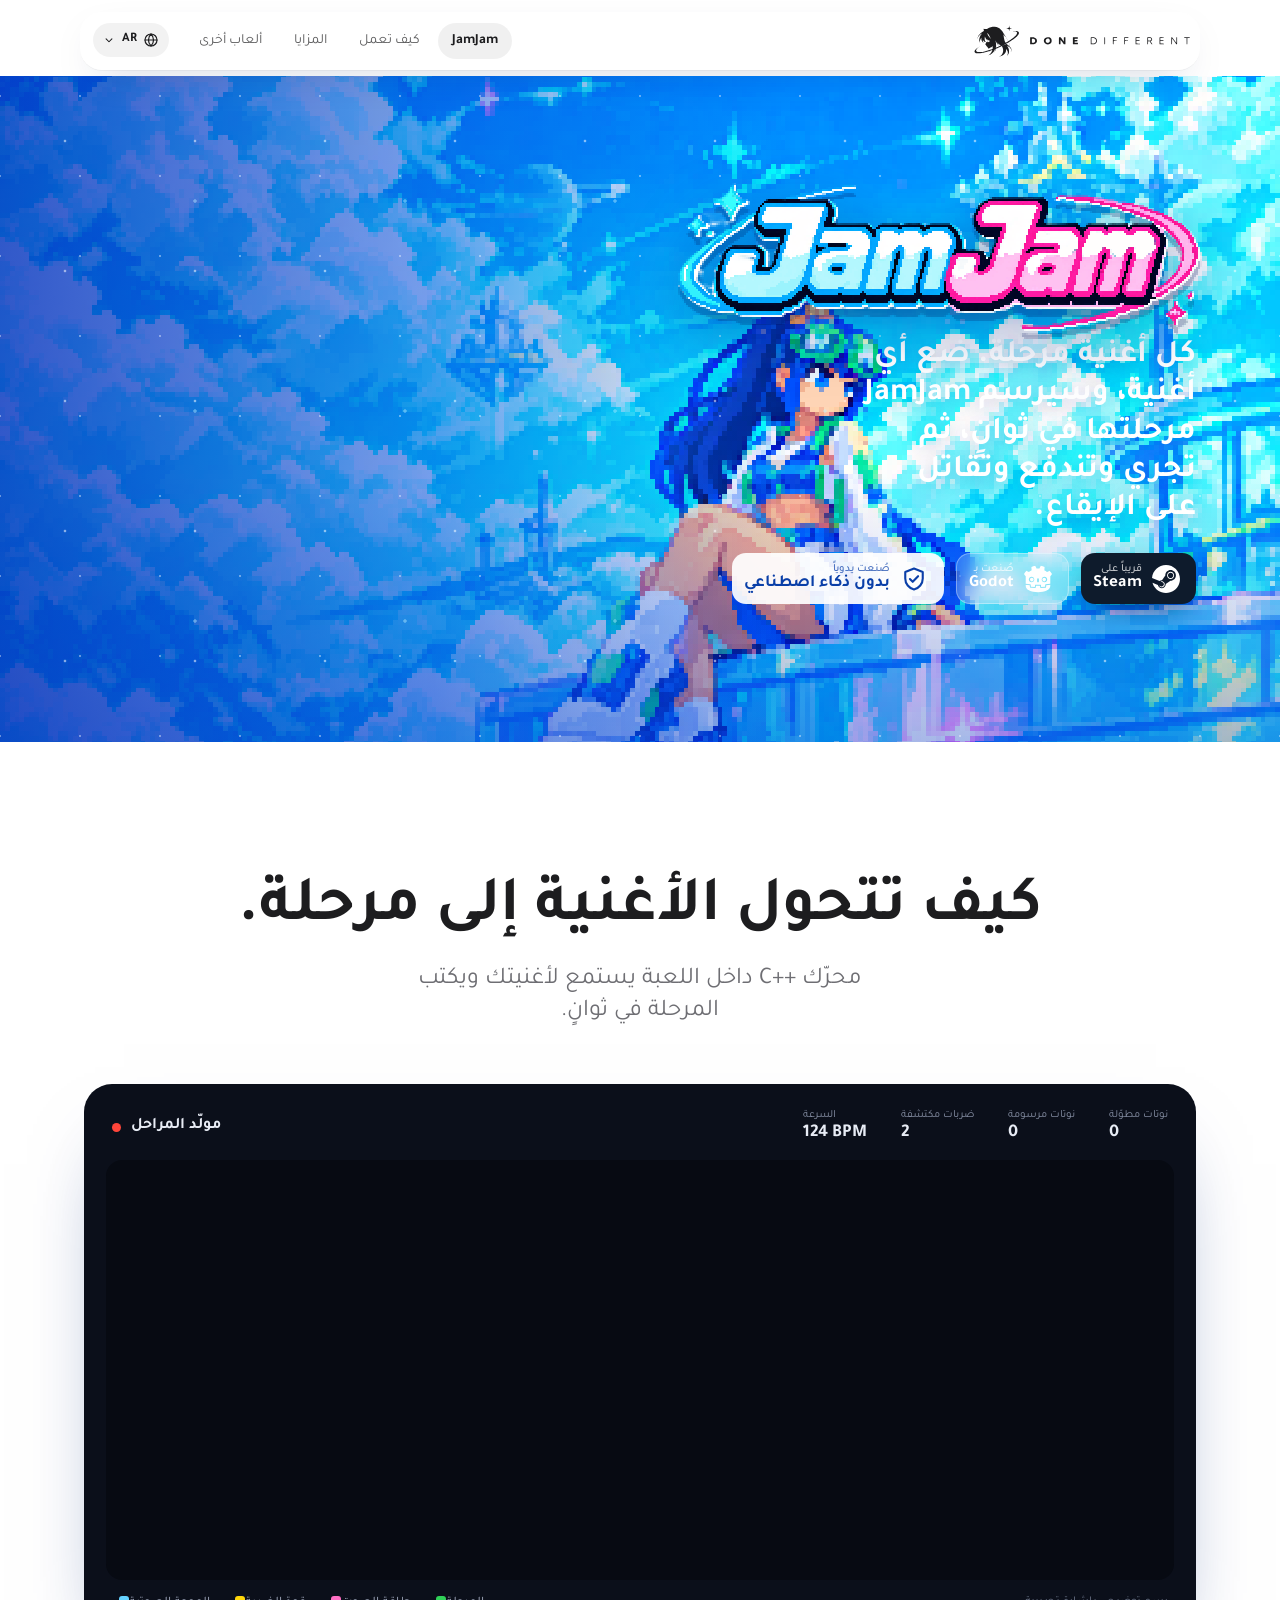
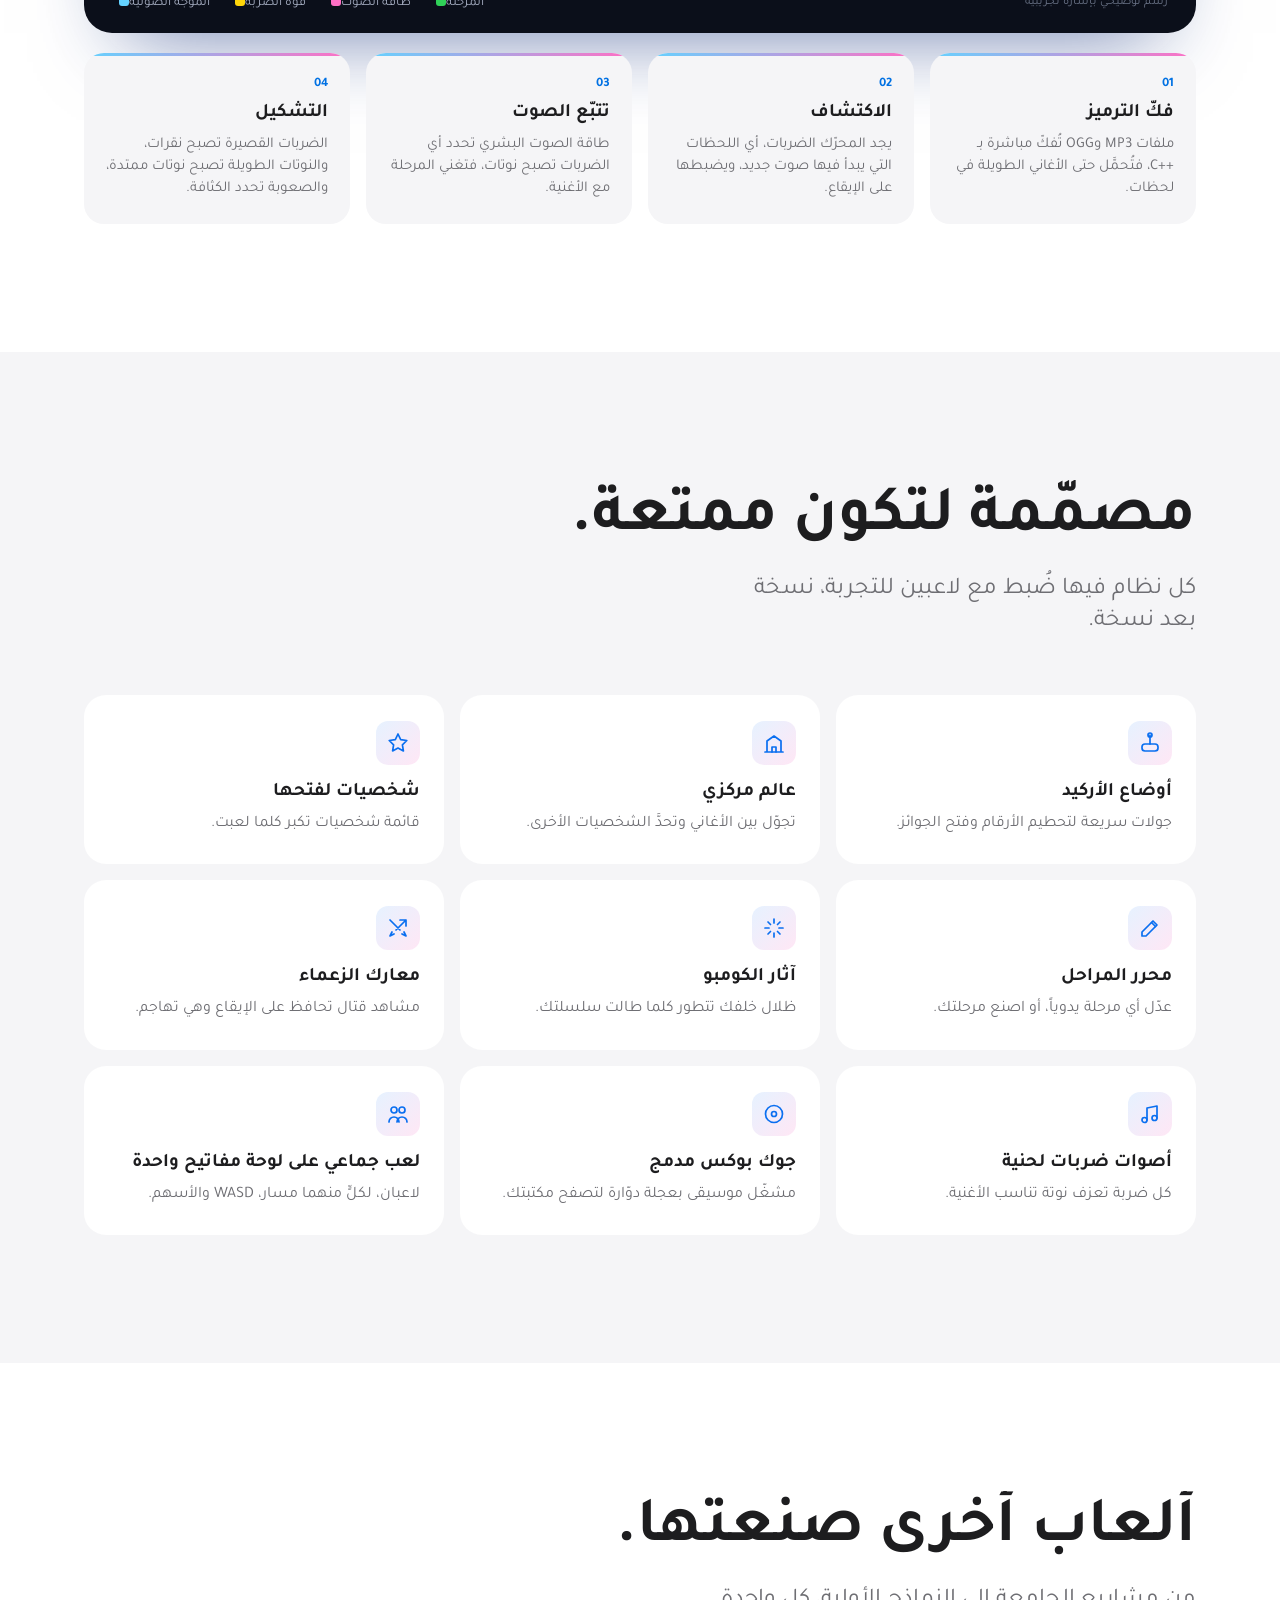
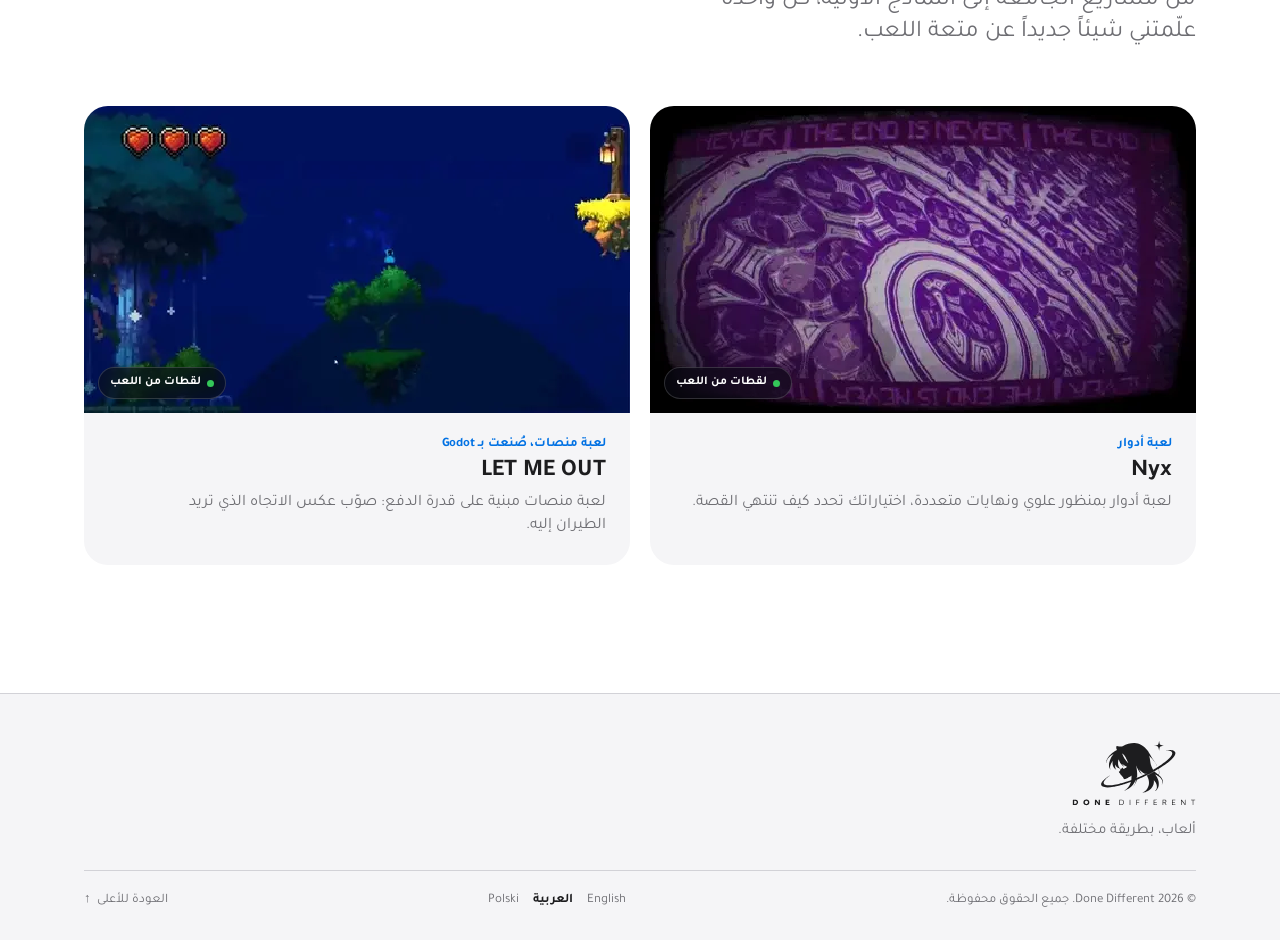
==== commit f6e53b82: "new" ====
--- a/ar/index.html
+++ b/ar/index.html
@@ -4,7 +4,7 @@
 <meta charset="utf-8">
 <meta name="viewport" content="width=device-width, initial-scale=1">
 <title>Done Different Games — JamJam وNyx وLET ME OUT</title>
-<link rel="alternate" hreflang="en" href="https://games.donedifferent.net/"><link rel="alternate" hreflang="ar" href="https://games.donedifferent.net/ar/"><link rel="alternate" hreflang="pl" href="https://games.donedifferent.net/pl/"><link rel="alternate" hreflang="x-default" href="https://games.donedifferent.net/"><meta property="og:locale" content="ar_AR"><meta property="og:locale:alternate" content="en_US"><meta property="og:locale:alternate" content="pl_PL"><script type="application/ld+json">{"@context": "https://schema.org", "@type": "ProfessionalService", "name": "Done Different", "url": "https://games.donedifferent.net/ar/", "image": "https://games.donedifferent.net/og.png", "email": "zeyadissa333@gmail.com", "founder": {"@type": "Person", "name": "Zeyad Issa", "sameAs": ["https://www.linkedin.com/in/zeyad-issa"]}, "areaServed": "Worldwide", "knowsLanguage": ["en", "ar", "pl"]}</script><link rel="canonical" href="https://games.donedifferent.net/ar/">
+<link rel="alternate" hreflang="en" href="https://games.donedifferent.net/"><link rel="alternate" hreflang="ar" href="https://games.donedifferent.net/ar/"><link rel="alternate" hreflang="pl" href="https://games.donedifferent.net/pl/"><link rel="alternate" hreflang="x-default" href="https://games.donedifferent.net/"><meta property="og:locale" content="ar_AR"><meta property="og:locale:alternate" content="en_US"><meta property="og:locale:alternate" content="pl_PL"><script type="application/ld+json">{"@context": "https://schema.org", "@type": "ProfessionalService", "name": "Done Different", "url": "https://games.donedifferent.net/ar/", "image": "https://games.donedifferent.net/og.png", "areaServed": "Worldwide", "knowsLanguage": ["en", "ar", "pl"]}</script><link rel="canonical" href="https://games.donedifferent.net/ar/">
 <meta name="theme-color" content="#0A6FF4">
 <meta property="og:type" content="website">
 <meta property="og:site_name" content="Done Different Games">
@@ -1119,6 +1119,11 @@
 .door-card.gam::after{content:"";position:absolute;inset:0;z-index:-1;background:linear-gradient(180deg,rgba(6,40,120,0) 30%,rgba(6,40,120,.85) 92%)}
 .door-card.gam .dc-art img{-webkit-mask-image:none;mask-image:none}
 
+.dc-logo{display:block;align-self:flex-start;width:auto;fill:#fff;margin-bottom:10px;filter:drop-shadow(0 6px 18px rgba(0,0,0,.3));transition:transform .6s cubic-bezier(.3,1.4,.5,1)}
+.dc-logo.dc-s{height:58px;aspect-ratio:2221/903}
+.dc-logo.dc-g{height:76px;aspect-ratio:2555/1360}
+.door-card:hover .dc-logo{transform:translateY(-3px) scale(1.04)}
+
 .contact.mini{padding:clamp(64px,8vw,100px) 0}
 /* ---------- Arabic / right-to-left ---------- */
 [dir=rtl] body,[dir=rtl] input,[dir=rtl] textarea,[dir=rtl] button{font-family:var(--ar),var(--font)}
@@ -1279,8 +1284,8 @@
 <footer class="foot">
   <div class="wrap">
     <div class="foot-top">
-      <div class="foot-id"><a class="dd-foot" href="#home" aria-label="Done Different، الصفحة الرئيسية"><svg class="dd-full" viewBox="0 0 2555 1360" aria-hidden="true"><use href="#dd-full"/></svg></a><span>ألعاب، بطريقة مختلفة.</span><a class="foot-mail" href="mailto:zeyadissa333@gmail.com">zeyadissa333@gmail.com</a></div>
-      <div class="foot-soc"><a class="soc" href="https://www.linkedin.com/in/zeyad-issa" target="_blank" rel="noopener" aria-label="LinkedIn" style="--c:#0A66C2"><svg viewBox="0 0 24 24" aria-hidden="true"><path d="M20.447 20.452h-3.554v-5.569c0-1.328-.027-3.037-1.852-3.037-1.853 0-2.136 1.445-2.136 2.939v5.667H9.351V9h3.414v1.561h.046c.477-.9 1.637-1.85 3.37-1.85 3.601 0 4.267 2.37 4.267 5.455v6.286zM5.337 7.433a2.062 2.062 0 1 1 0-4.125 2.062 2.062 0 0 1 0 4.125zM7.119 20.452H3.555V9h3.564v11.452zM22.225 0H1.771C.792 0 0 .774 0 1.729v20.542C0 23.227.792 24 1.771 24h20.451C23.2 24 24 23.227 24 22.271V1.729C24 .774 23.2 0 22.222 0h.003z"/></svg><span>LinkedIn</span></a><a class="soc" href="mailto:zeyadissa333@gmail.com" aria-label="الإيميل" style="--c:#0071E3"><svg viewBox="0 0 24 24" aria-hidden="true"><path d="M3 6.5A1.5 1.5 0 0 1 4.5 5h15A1.5 1.5 0 0 1 21 6.5v11a1.5 1.5 0 0 1-1.5 1.5h-15A1.5 1.5 0 0 1 3 17.5z" fill="none" stroke="currentColor" stroke-width="1.8"/><path d="m3.5 6.5 8.5 6.5 8.5-6.5" fill="none" stroke="currentColor" stroke-width="1.8" stroke-linejoin="round"/></svg><span>الإيميل</span></a></div>
+      <div class="foot-id"><a class="dd-foot" href="#home" aria-label="Done Different، الصفحة الرئيسية"><svg class="dd-full" viewBox="0 0 2555 1360" aria-hidden="true"><use href="#dd-full"/></svg></a><span>ألعاب، بطريقة مختلفة.</span></div>
+      
     </div>
     <div class="foot-bot">
       <span>© 2026 Done Different. جميع الحقوق محفوظة.</span>
@@ -1758,7 +1763,7 @@
     const body = `Hi Zeyad,\n\nName: ${get('name')}\nBusiness: ${get('business') || '-'}\nContact: ${get('contact')}\nPackage: ${pkg}\nNeeds: ${needs}\n\n${get('msg')}\n`;
     const subject = `Project enquiry${get('business') ? ' from ' + get('business') : ''}`;
     location.href = `mailto:zeyadissa333@gmail.com?subject=${encodeURIComponent(subject)}&body=${encodeURIComponent(body)}`;
-    msg.classList.add('ok'); msg.innerHTML = 'Your email app should open with everything filled in. If it doesn\'t, write to <a href="mailto:zeyadissa333@gmail.com">zeyadissa333@gmail.com</a>';
+    msg.classList.add('ok'); msg.innerHTML = 'Your email app should open with everything filled in. If it doesn\'t, write to ';
   });
 })();
 
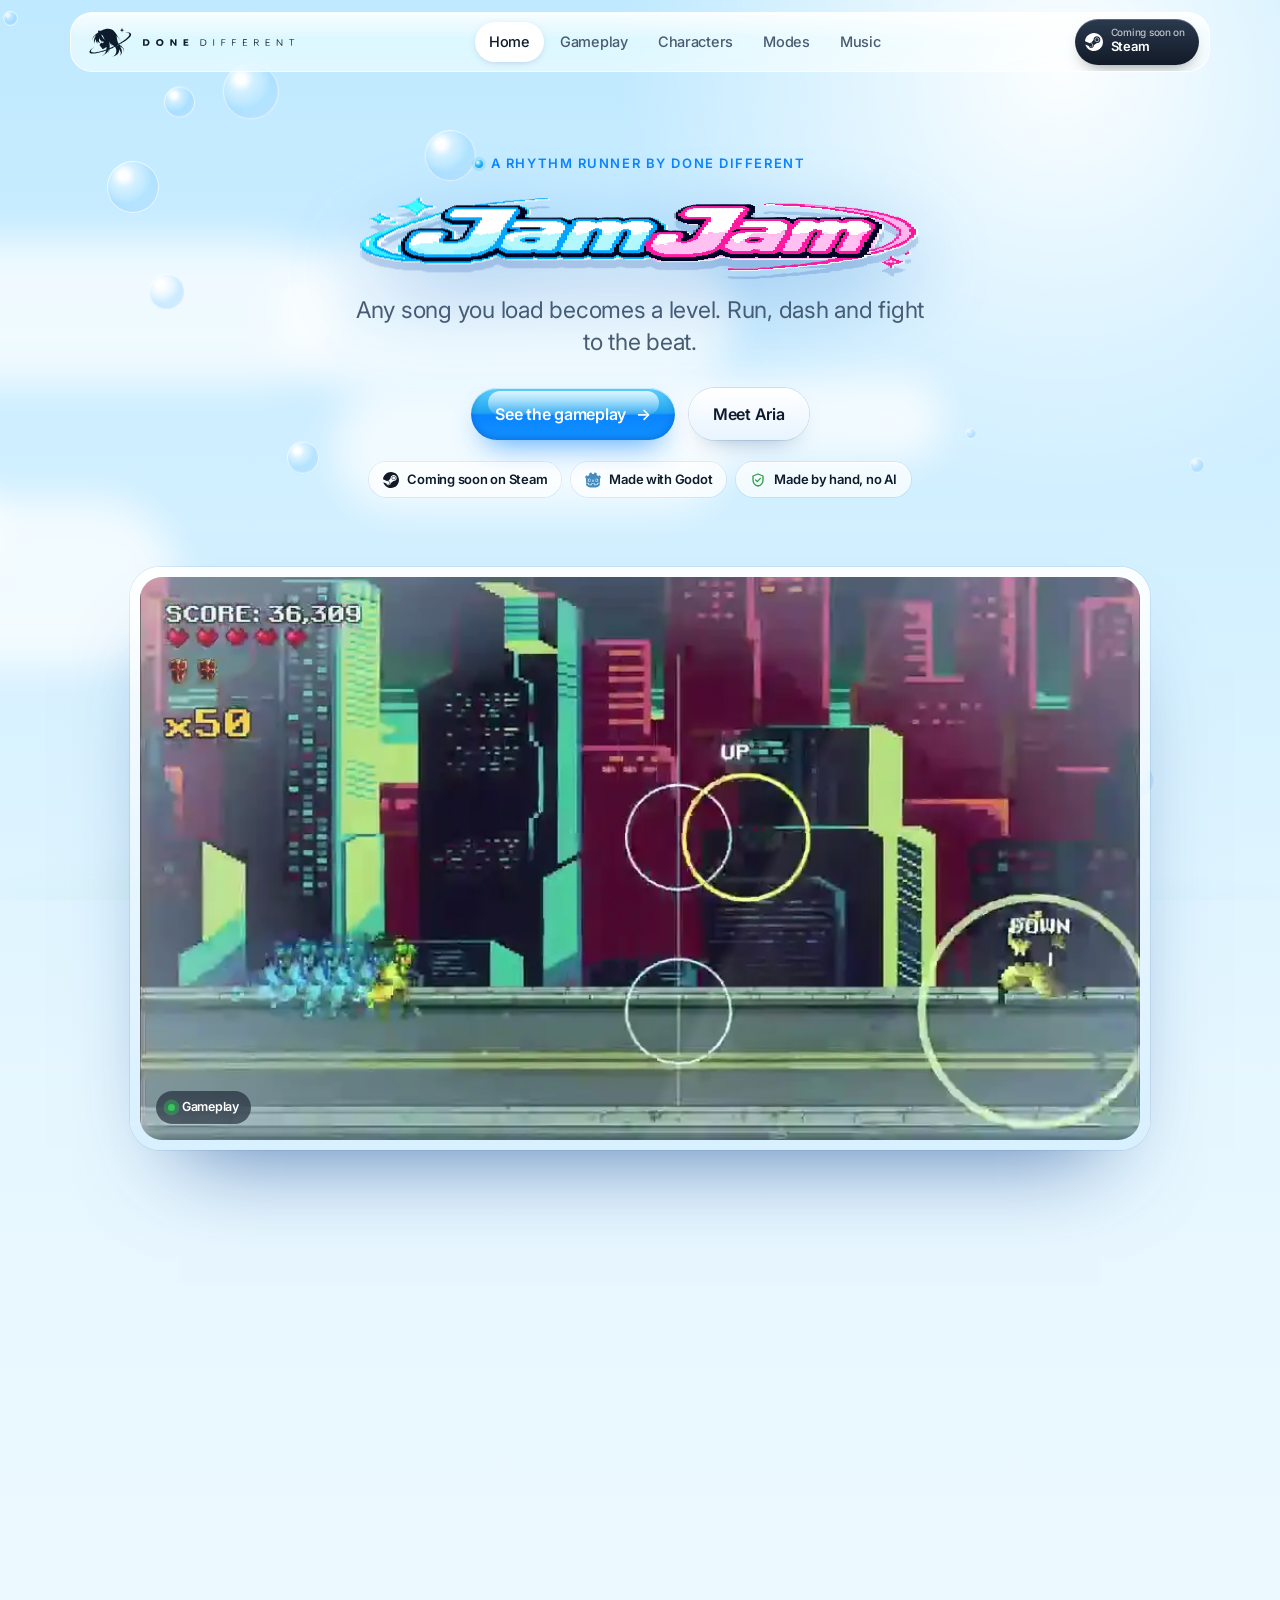
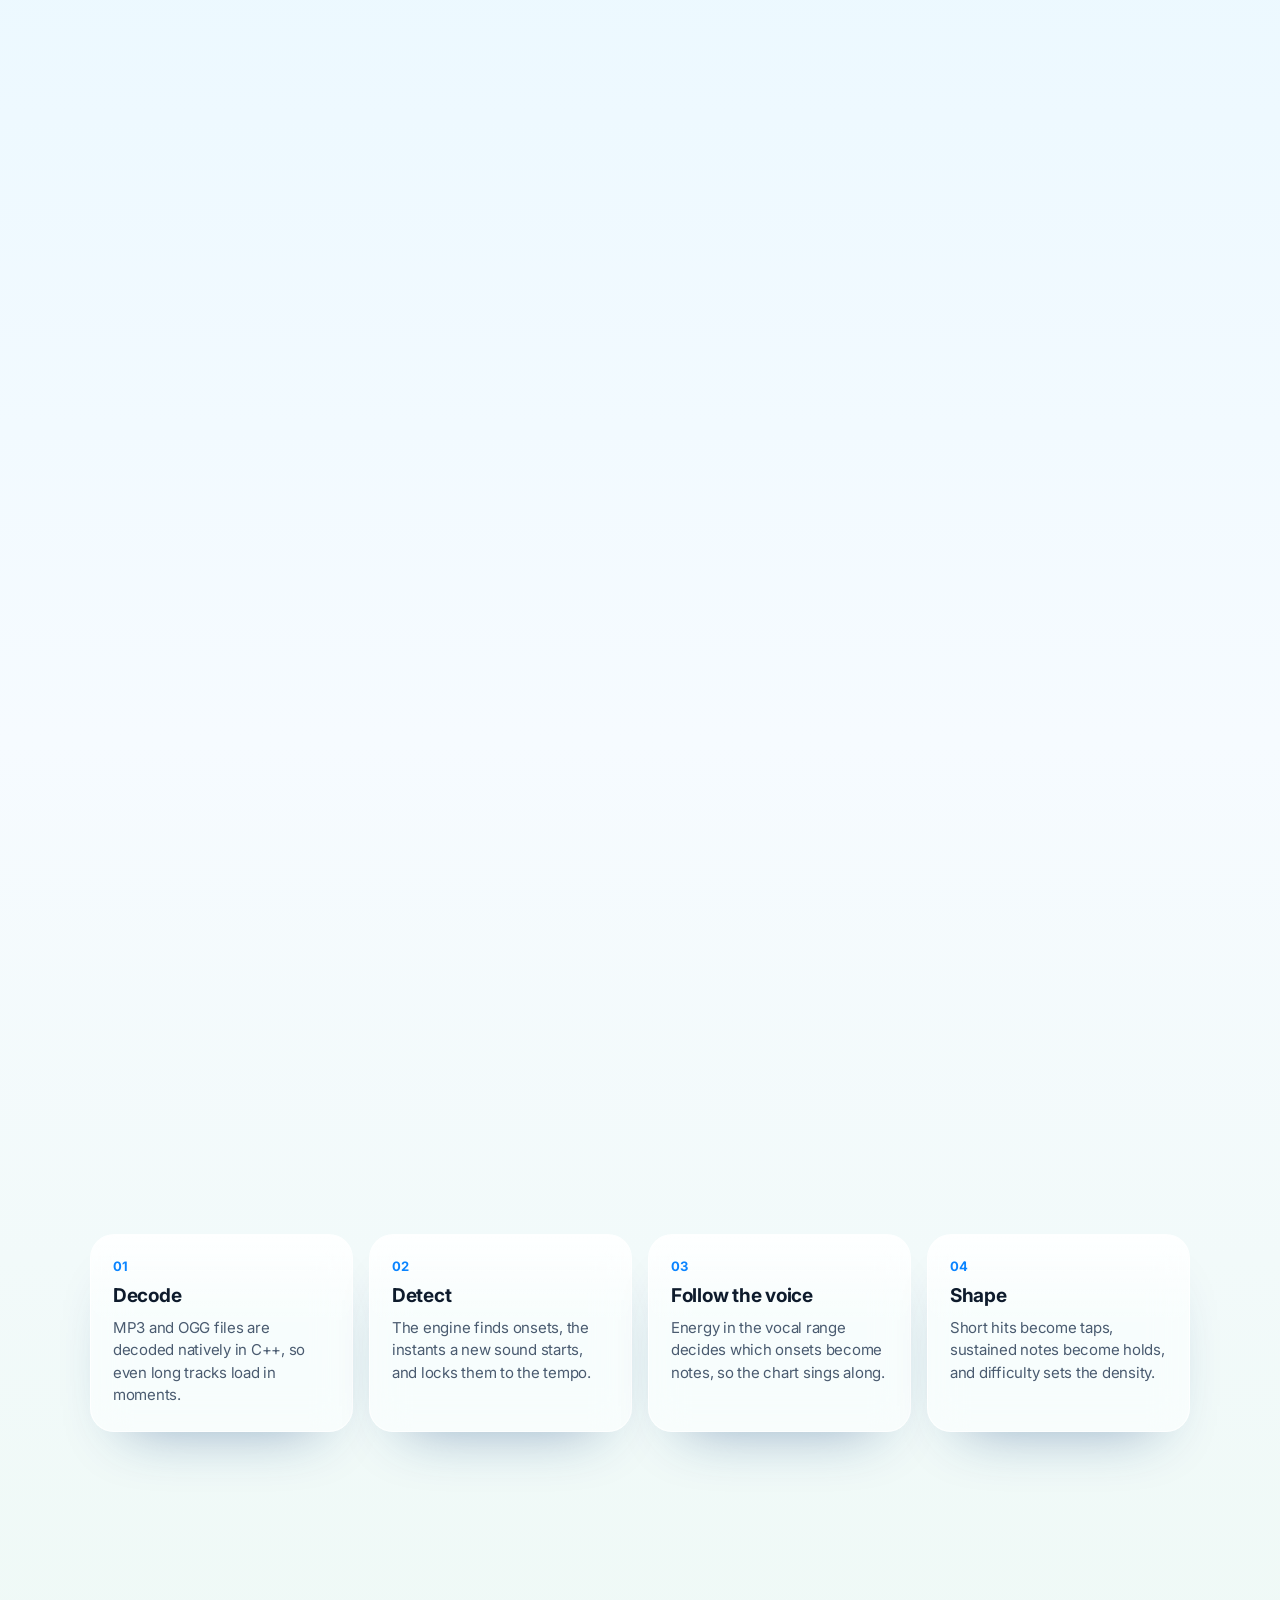
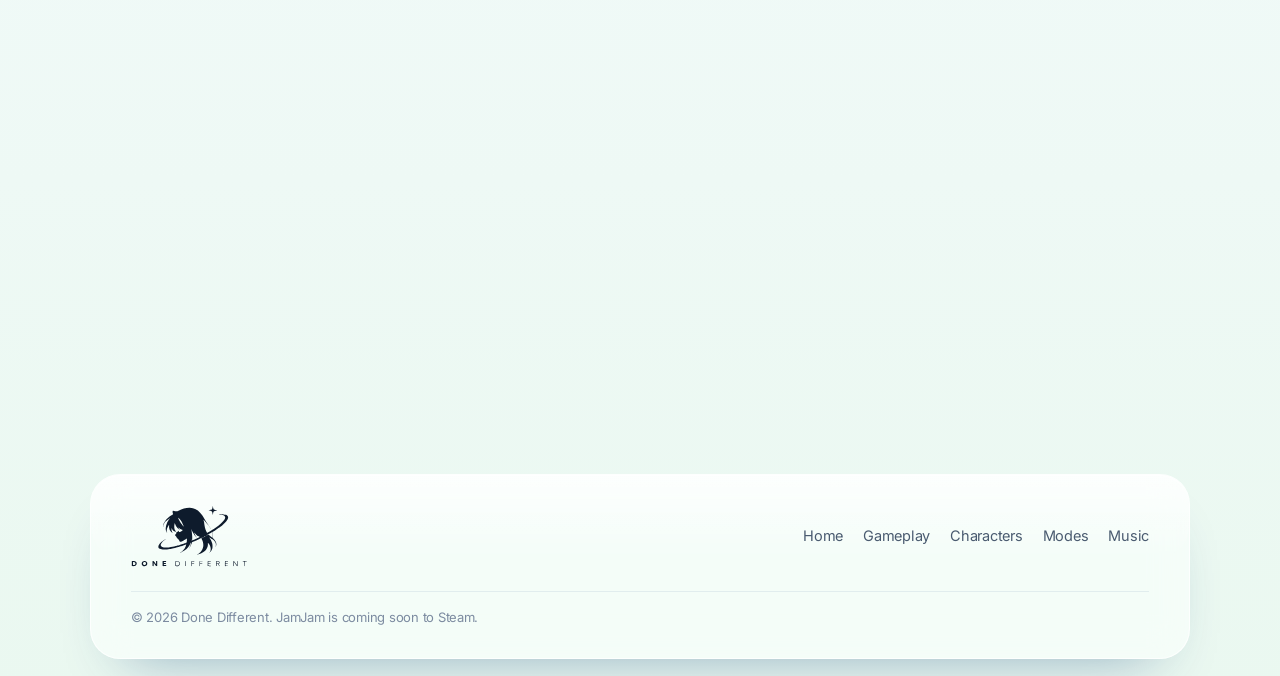
==== commit 38382680: "new updaite" ====
--- a/ar/index.html
+++ b/ar/index.html
@@ -1,1967 +1 @@
-<!DOCTYPE html>
-<html lang="ar" dir="rtl">
-<head>
-<meta charset="utf-8">
-<meta name="viewport" content="width=device-width, initial-scale=1">
-<title>Done Different Games — JamJam وNyx وLET ME OUT</title>
-<link rel="alternate" hreflang="en" href="https://games.donedifferent.net/"><link rel="alternate" hreflang="ar" href="https://games.donedifferent.net/ar/"><link rel="alternate" hreflang="pl" href="https://games.donedifferent.net/pl/"><link rel="alternate" hreflang="x-default" href="https://games.donedifferent.net/"><meta property="og:locale" content="ar_AR"><meta property="og:locale:alternate" content="en_US"><meta property="og:locale:alternate" content="pl_PL"><script type="application/ld+json">{"@context": "https://schema.org", "@type": "ProfessionalService", "name": "Done Different", "url": "https://games.donedifferent.net/ar/", "image": "https://games.donedifferent.net/og.png", "areaServed": "Worldwide", "knowsLanguage": ["en", "ar", "pl"]}</script><link rel="canonical" href="https://games.donedifferent.net/ar/">
-<meta name="theme-color" content="#0A6FF4">
-<meta property="og:type" content="website">
-<meta property="og:site_name" content="Done Different Games">
-<meta property="og:url" content="https://games.donedifferent.net/ar/">
-<meta property="og:title" content="Done Different Games — JamJam وNyx وLET ME OUT">
-<meta property="og:description" content="JamJam، لعبة إيقاع وجري تتحول فيها أي أغنية إلى مرحلة. صُنعت يدوياً، دون ذكاء اصطناعي.">
-<meta property="og:image" content="https://games.donedifferent.net/og.png">
-<meta property="og:image:width" content="1200">
-<meta property="og:image:height" content="630">
-<meta property="og:image:alt" content="صورة JamJam مع شعار Done Different">
-<meta name="twitter:card" content="summary_large_image">
-<meta name="twitter:title" content="Done Different Games — JamJam وNyx وLET ME OUT">
-<meta name="twitter:description" content="JamJam، لعبة إيقاع وجري تتحول فيها أي أغنية إلى مرحلة. صُنعت يدوياً، دون ذكاء اصطناعي.">
-<meta name="twitter:image" content="https://games.donedifferent.net/og.png">
-<link rel="icon" type="image/png" href="[data-uri]">
-<link rel="apple-touch-icon" href="../apple-touch-icon.png">
-<meta name="description" content="ألعاب Done Different: لعبة JamJam، حيث تتحول أي أغنية إلى مرحلة، بالإضافة إلى Nyx وLET ME OUT. صُنعت يدوياً بمحرك Godot، دون ذكاء اصطناعي.">
-<link rel="preconnect" href="https://fonts.googleapis.com">
-<link rel="preconnect" href="https://fonts.gstatic.com" crossorigin>
-<link href="https://fonts.googleapis.com/css2?family=Inter:wght@400;500;600;700&family=Montserrat:wght@300;700&family=Tajawal:wght@500;700&display=swap" rel="stylesheet">
-<style>
-:root{
-  /* Layout: centred hero, then wide 1200px sections that alternate light grey and white, one black section for games. */
-  --bg:#FFFFFF;
-  --bg-alt:#F5F5F7;
-  --ink:#1D1D1F;
-  --ink-2:#6E6E73;
-  --line:#D2D2D7;
-  --accent:#0071E3;
-  --font:-apple-system, BlinkMacSystemFont, "SF Pro Display", "SF Pro Text", "Inter", "Segoe UI", Roboto, "Helvetica Neue", Arial, sans-serif;
-  --ar:"Tajawal", "SF Arabic", "Segoe UI", sans-serif;
-  --r:28px;
-  color-scheme:light;
-}
-*{box-sizing:border-box;margin:0;padding:0}
-html{scroll-behavior:smooth;-webkit-text-size-adjust:100%}
-body{background:var(--bg);color:var(--ink);font-family:var(--font);font-size:17px;line-height:1.47;letter-spacing:-0.022em;-webkit-font-smoothing:antialiased;overflow-x:hidden}
-img{max-width:100%;display:block}
-a{color:inherit;text-decoration:none}
-:focus-visible{outline:2px solid var(--accent);outline-offset:3px;border-radius:8px}
-h1,h2,h3{font-weight:600;letter-spacing:-0.03em;line-height:1.07;text-wrap:balance}
-p{text-wrap:pretty}
-.wrap{max-width:1200px;margin:0 auto;padding:0 clamp(18px,4vw,44px)}
-.narrow{max-width:980px}
-
-/* nav */
-.nav{position:sticky;top:0;z-index:50;background:rgba(255,255,255,.72);backdrop-filter:saturate(180%) blur(20px);-webkit-backdrop-filter:saturate(180%) blur(20px);border-bottom:1px solid rgba(0,0,0,.08)}
-.nav .wrap{display:flex;align-items:center;justify-content:space-between;height:52px;gap:20px}
-.nav .name{font-weight:600;font-size:17px;letter-spacing:-0.02em}
-.nav ul{display:flex;list-style:none;gap:28px;align-items:center}
-.nav ul a{font-size:13px;color:rgba(29,29,31,.8);transition:color .2s}
-.nav ul a:hover{color:var(--ink)}
-.pill{display:inline-flex;align-items:center;justify-content:center;gap:6px;border-radius:980px;background:var(--accent);color:#fff;font-size:17px;font-weight:400;padding:12px 22px;min-height:44px;transition:background .2s,transform .2s}
-.pill:hover{background:#0077ED}
-.pill.sm{font-size:13px;padding:6px 14px;min-height:30px}
-.nav ul a.pill{color:#fff}
-.more{color:var(--accent);font-size:17px;display:inline-flex;align-items:center;gap:4px}
-.more:hover{text-decoration:underline}
-.more::after{content:"›";font-size:1.15em;line-height:1;transform:translateY(-1px)}
-.menu-btn{display:none;background:none;border:0;width:44px;height:44px;margin-right:-12px;cursor:pointer;color:var(--ink)}
-.menu-btn span{display:block;width:17px;height:1.5px;background:currentColor;margin:4px auto;transition:transform .3s,opacity .2s}
-@media (max-width:760px){
-  .menu-btn{display:block}
-  .nav ul{position:fixed;inset:52px 0 auto 0;flex-direction:column;align-items:flex-start;gap:0;padding:8px clamp(18px,4vw,44px) 24px;background:rgba(255,255,255,.97);backdrop-filter:blur(20px);border-bottom:1px solid rgba(0,0,0,.08);transform:translateY(-8px);opacity:0;pointer-events:none;transition:opacity .25s,transform .25s}
-  .nav.open ul{opacity:1;transform:none;pointer-events:auto}
-  .nav ul li{width:100%}
-  .nav ul a{display:block;font-size:24px;font-weight:600;padding:10px 0;color:var(--ink)}
-  .nav ul a.pill{display:inline-flex;font-size:17px;font-weight:400;margin-top:12px;padding:12px 22px}
-  .nav.open .menu-btn span:nth-child(1){transform:translateY(5.5px) rotate(45deg)}
-  .nav.open .menu-btn span:nth-child(2){opacity:0}
-  .nav.open .menu-btn span:nth-child(3){transform:translateY(-5.5px) rotate(-45deg)}
-}
-
-/* hero */
-.hero{position:relative;text-align:center;padding:clamp(72px,11vw,132px) 0 clamp(48px,7vw,80px);overflow:hidden;isolation:isolate}
-.hero::before{content:"";position:absolute;inset:-30% -10% auto;height:120%;z-index:-1;background:radial-gradient(40% 40% at 30% 40%,rgba(0,113,227,.10),transparent 70%),radial-gradient(35% 35% at 70% 35%,rgba(255,149,0,.09),transparent 70%),radial-gradient(40% 40% at 55% 70%,rgba(52,199,89,.07),transparent 70%);animation:drift 18s ease-in-out infinite alternate}
-@keyframes drift{to{transform:translate3d(3%,4%,0) scale(1.06)}}
-.hero .hi{font-size:clamp(19px,2.2vw,24px);font-weight:600;color:var(--ink-2);margin-bottom:14px}
-.hero h1{font-size:clamp(44px,8.2vw,96px);font-weight:700;letter-spacing:-0.045em;line-height:1.02;max-width:12ch;margin:0 auto}
-.hero h1 .soft{background:linear-gradient(90deg,#0071E3,#7A5AF8 45%,#FF6B3D);-webkit-background-clip:text;background-clip:text;color:transparent}
-.hero p.lead{font-size:clamp(19px,2.3vw,26px);line-height:1.35;color:var(--ink-2);max-width:34ch;margin:26px auto 0;font-weight:400;letter-spacing:-0.02em}
-.hero .ctas{display:flex;justify-content:center;align-items:center;gap:28px;flex-wrap:wrap;margin-top:34px}
-.load{animation:rise 1s cubic-bezier(.2,.8,.2,1) both}
-.load.d1{animation-delay:.08s}.load.d2{animation-delay:.18s}.load.d3{animation-delay:.28s}
-@keyframes rise{from{opacity:0;transform:translateY(18px)}}
-
-/* logo strip */
-.logos{padding:20px 0 clamp(56px,8vw,96px)}
-.logos-title{text-align:center;color:var(--ink-2);font-size:14px;margin-bottom:26px}
-.marquee{overflow:hidden;-webkit-mask-image:linear-gradient(90deg,transparent,#000 12%,#000 88%,transparent);mask-image:linear-gradient(90deg,transparent,#000 12%,#000 88%,transparent)}
-.track{display:flex;align-items:center;gap:clamp(48px,7vw,88px);width:max-content;animation:scroll 40s linear infinite}
-.marquee:hover .track{animation-play-state:paused}
-@keyframes scroll{to{transform:translateX(-50%)}}
-.lg{flex:0 0 auto;height:56px;display:flex;align-items:center;filter:grayscale(1);opacity:.62;transition:filter .4s,opacity .4s}
-.lg:hover{filter:none;opacity:1}
-.lg img{height:100%;width:auto;object-fit:contain}
-.lg.dark img{filter:brightness(0)}
-.lg.dark:hover img{filter:brightness(0) saturate(1)}
-.lg.round img{border-radius:50%}
-.lg.wide{height:40px}
-.lg.big{height:64px}
-
-/* stats */
-.stats{background:var(--bg-alt);padding:clamp(56px,8vw,96px) 0}
-.stats-grid{display:grid;grid-template-columns:repeat(4,1fr);gap:24px}
-.stat b{display:block;font-size:clamp(40px,5.5vw,64px);font-weight:700;letter-spacing:-0.045em;line-height:1;font-variant-numeric:tabular-nums}
-.stat span{display:block;margin-top:10px;color:var(--ink-2);font-size:17px;max-width:18ch}
-@media (max-width:760px){.stats-grid{grid-template-columns:repeat(2,1fr);gap:36px 20px}}
-
-/* sections */
-section{padding:clamp(72px,10vw,130px) 0}
-.head{margin-bottom:clamp(36px,5vw,56px)}
-.head h2{font-size:clamp(36px,5.6vw,64px);font-weight:700;letter-spacing:-0.04em}
-.head p{font-size:clamp(19px,2vw,24px);color:var(--ink-2);margin-top:14px;max-width:38ch;line-height:1.35;letter-spacing:-0.02em}
-
-/* work tiles */
-.work-grid{display:grid;grid-template-columns:1fr 1fr;gap:20px}
-.tile{position:relative;border-radius:var(--r);overflow:hidden;padding:clamp(28px,4vw,48px);min-height:520px;display:flex;flex-direction:column;background:var(--bg-alt);transition:transform .5s cubic-bezier(.2,.8,.2,1),box-shadow .5s}
-.tile:hover{transform:translateY(-4px);box-shadow:0 30px 60px -30px rgba(0,0,0,.25)}
-.tile.full.t-pest .brand{order:2}
-.tile.full{grid-column:1/-1;min-height:0;display:grid;grid-template-columns:1fr 1fr;gap:clamp(28px,5vw,72px);align-items:center}
-.tile .brand{flex:1;display:grid;place-items:center;min-height:210px;padding:24px 0}
-.tile .brand img{max-height:110px;width:auto;transition:transform .6s cubic-bezier(.2,.8,.2,1)}
-.tile:hover .brand img{transform:scale(1.04)}
-.tile .kind{font-size:14px;font-weight:600;margin-bottom:6px;opacity:.7}
-.tile h3{font-size:clamp(28px,3.2vw,40px);font-weight:700;letter-spacing:-0.035em}
-.tile p{margin-top:10px;font-size:17px;opacity:.78;max-width:44ch}
-.tile ul{list-style:none;margin-top:18px;display:grid;gap:8px;font-size:15px}
-.tile li{display:flex;gap:10px;align-items:baseline;opacity:.86}
-.tile li::before{content:"";flex:0 0 5px;height:5px;border-radius:50%;background:currentColor;opacity:.5;transform:translateY(-3px)}
-.tile .more{margin-top:22px;font-size:17px}
-.tile .tags{display:flex;flex-wrap:wrap;gap:6px;margin-top:18px}
-.tile .tags span{font-size:12px;padding:4px 10px;border-radius:980px;border:1px solid currentColor;opacity:.45}
-/* per-brand surfaces */
-.t-aladdin{background:radial-gradient(80% 90% at 20% 30%,#1B3157,#0A1628 70%);color:#F5F5F7}
-.t-aladdin .kind{color:#F5C842;opacity:1}
-.t-aladdin .more{color:#F5C842}
-.t-aladdin .brand img{max-height:120px;filter:drop-shadow(0 10px 30px rgba(245,200,66,.25))}
-.t-karanfil{background:linear-gradient(160deg,#F7EEE6,#EFE0D3);color:#3A2220}
-.t-karanfil .more{color:#8E4F4A}
-.t-ferragosto{background:linear-gradient(160deg,#FFF8E6,#FBEBC4);color:#3B2A06}
-.t-ferragosto .more{color:#A0700A}
-.t-pest{background:radial-gradient(90% 90% at 80% 10%,#2C3A2A,#171C17 70%);color:#F2F5EE}
-.t-pest .kind{color:#B5DE76;opacity:1}
-.t-pest .more{color:#B5DE76}
-.t-deeb{background:linear-gradient(160deg,#EEF4FA,#DCE8F3);color:#0F2A44}
-.t-deeb .more{color:#1D5C93}
-.t-deeb .brand img{border-radius:50%;box-shadow:0 20px 40px -20px rgba(15,42,68,.5)}
-.t-flick{background:radial-gradient(90% 90% at 80% 0%,#2A2A2C,#111113 70%);color:#F5F5F7}
-.t-flick .kind,.t-flick .more{color:#FBE925;opacity:1}
-.t-flick .brand img{filter:drop-shadow(0 18px 40px rgba(251,233,37,.18))}
-.t-cibo{background:linear-gradient(160deg,#F6F3EA,#ECE6D4);color:#10280E}
-.t-cibo .more{color:#2F6B2A}
-.pest-logo{display:flex;align-items:center;gap:16px}
-.pest-logo .mark{width:92px;height:92px;border-radius:50%;background:#fff;display:grid;place-items:center;box-shadow:0 0 0 4px rgba(150,196,81,.35),0 18px 40px -16px rgba(0,0,0,.7)}
-.pest-logo .mark svg{width:58px;height:58px}
-.pest-logo b{display:block;font-size:30px;font-weight:700;letter-spacing:.14em;color:#fff;line-height:1}
-.pest-logo small{display:block;font-family:var(--ar);font-size:17px;color:#B5DE76;margin-top:8px;font-weight:500}
-@media (max-width:860px){
-  .work-grid{grid-template-columns:1fr}
-  .tile{min-height:0}
-  .tile.full{grid-template-columns:1fr}
-  .tile.full.t-pest .brand{order:0}
-  .tile .brand{min-height:170px}
-}
-
-/* scroll-lit statement */
-.statement{background:var(--bg-alt)}
-.statement p{font-size:clamp(30px,4.6vw,56px);font-weight:600;line-height:1.14;letter-spacing:-0.035em;max-width:22ch}
-.statement .w{color:#C7C7CC;transition:color .35s}
-.statement .w.on{color:var(--ink)}
-
-/* services */
-.svc-grid{display:grid;grid-template-columns:repeat(3,1fr);gap:20px}
-.svc{background:var(--bg-alt);border-radius:var(--r);padding:34px 32px 36px;display:flex;flex-direction:column;gap:12px;transition:background .3s}
-.svc:hover{background:#EDEDF0}
-.svc svg{width:40px;height:40px;stroke:var(--accent);fill:none;stroke-width:1.6;stroke-linecap:round;stroke-linejoin:round;margin-bottom:8px}
-.svc h3{font-size:24px;font-weight:600;letter-spacing:-0.025em;line-height:1.15}
-.svc p{color:var(--ink-2);font-size:17px}
-.svc.hl{background:linear-gradient(160deg,#0B1220,#1B2A4A);color:#F5F5F7;grid-column:span 2}
-.svc.hl p{color:#A1A1A6;max-width:46ch}
-.svc.hl svg{stroke:#64D2FF}
-.svc.hl:hover{background:linear-gradient(160deg,#0E1628,#213459)}
-@media (max-width:980px){.svc-grid{grid-template-columns:1fr 1fr}.svc.hl,.svc.g2{grid-column:span 2}}
-@media (max-width:620px){.svc-grid{grid-template-columns:1fr}.svc.hl,.svc.g2{grid-column:auto}}
-
-/* games */
-.sr{position:absolute;width:1px;height:1px;overflow:hidden;clip:rect(0 0 0 0);white-space:nowrap}
-.games{position:relative;overflow:hidden;isolation:isolate;color:#fff;padding:0 0 clamp(72px,10vw,120px);background:linear-gradient(180deg,#076BFB 0%,#0A6FF4 45%,#0B5FE0 100%)}
-.games::after{content:"";position:absolute;inset:0;z-index:-1;pointer-events:none;opacity:.45;background-image:radial-gradient(circle,rgba(255,255,255,.9) 1px,transparent 1.6px),radial-gradient(circle,rgba(255,255,255,.6) 1px,transparent 1.4px);background-size:120px 120px,70px 70px;background-position:0 0,35px 50px;animation:twinkle 6s ease-in-out infinite alternate}
-@keyframes twinkle{to{opacity:.12;background-position:10px -12px,45px 38px}}
-.jam-art{position:relative;height:clamp(640px,68vw,1000px)}
-.jam-art img{position:absolute;top:0;left:50%;transform:translateX(-50%);height:100%;object-fit:cover;object-position:50% 0}
-.jam-img{width:min(100%,800px);-webkit-mask-image:linear-gradient(180deg,#000 62%,transparent 99%),linear-gradient(90deg,transparent,#000 16%,#000 84%,transparent);-webkit-mask-composite:source-in;mask-image:linear-gradient(180deg,#000 62%,transparent 99%),linear-gradient(90deg,transparent,#000 14%,#000 86%,transparent);mask-composite:intersect}
-.jam-blur{width:100%;z-index:-1;filter:blur(70px) saturate(1.2);opacity:.4;transform:translateX(-50%) scale(1.15);-webkit-mask-image:linear-gradient(180deg,#000 30%,transparent 95%);mask-image:linear-gradient(180deg,#000 30%,transparent 95%)}
-.jam-body{position:relative;text-align:center;margin-top:clamp(-150px,-10vw,-60px)}
-.games .kicker{font-size:clamp(17px,1.8vw,21px);font-weight:600;color:rgba(255,255,255,.85)}
-.games .g-lead{font-size:clamp(24px,3.4vw,40px);font-weight:600;line-height:1.15;letter-spacing:-0.03em;max-width:22ch;margin:12px auto 0;text-wrap:balance;text-shadow:0 4px 24px rgba(0,40,140,.35)}
-.g-list{display:grid;grid-template-columns:repeat(4,1fr);gap:14px;margin-top:clamp(36px,5vw,56px);text-align:left}
-.g{background:rgba(255,255,255,.14);border:1px solid rgba(255,255,255,.28);backdrop-filter:blur(14px);-webkit-backdrop-filter:blur(14px);border-radius:20px;padding:22px 22px 24px}
-.g b{display:block;font-size:18px;font-weight:600;letter-spacing:-0.02em;margin-bottom:6px}
-.g span{color:rgba(255,255,255,.85);font-size:15px}
-@media (max-width:980px){.g-list{grid-template-columns:1fr 1fr}}
-@media (max-width:760px){
-  .jam-art{height:clamp(460px,135vw,620px)}
-  .jam-img{width:100%;-webkit-mask-image:linear-gradient(180deg,#000 55%,transparent 98%);mask-image:linear-gradient(180deg,#000 55%,transparent 98%)}
-  .jam-blur{display:none}
-}
-@media (max-width:520px){.g-list{grid-template-columns:1fr}}
-
-/* timeline */
-.tl{position:relative;max-width:860px}
-.tl::before{content:"";position:absolute;left:0;top:8px;bottom:8px;width:2px;background:var(--line);border-radius:2px}
-.tl-fill{position:absolute;left:0;top:8px;width:2px;height:0;background:var(--accent);border-radius:2px}
-.tl-item{position:relative;display:grid;grid-template-columns:150px 1fr;gap:6px 32px;padding:0 0 44px 36px}
-.tl-item:last-child{padding-bottom:0}
-.tl-item::before{content:"";position:absolute;left:-5px;top:6px;width:12px;height:12px;border-radius:50%;background:var(--bg);border:2px solid var(--line);transition:border-color .4s,background .4s}
-.tl-item.on::before{border-color:var(--accent);background:var(--accent)}
-.tl-date{font-size:15px;font-weight:600;color:var(--ink-2);padding-top:1px;font-variant-numeric:tabular-nums}
-.tl-item.on .tl-date{color:var(--accent)}
-.tl-item h3{font-size:22px;font-weight:600;letter-spacing:-0.025em;line-height:1.2}
-.tl-item p{color:var(--ink-2);margin-top:6px;max-width:56ch}
-@media (max-width:640px){.tl-item{grid-template-columns:1fr;padding-left:28px}}
-
-/* contact */
-.contact{text-align:center;background:var(--bg-alt)}
-.contact h2{font-size:clamp(44px,7.5vw,88px);font-weight:700;letter-spacing:-0.045em}
-.contact p{font-size:clamp(19px,2.2vw,24px);color:var(--ink-2);max-width:36ch;margin:20px auto 0;line-height:1.35}
-.contact .ctas{display:flex;justify-content:center;align-items:center;gap:28px;flex-wrap:wrap;margin-top:34px}
-.copy{background:none;border:0;font:inherit;cursor:pointer;letter-spacing:inherit;padding:0}
-.contact .handle{font-size:17px!important;margin-top:18px;font-size:14px;color:var(--ink-2)}
-
-footer{background:var(--bg-alt);border-top:1px solid var(--line);padding:22px 0 34px;font-size:12px;color:var(--ink-2)}
-footer .wrap{display:flex;justify-content:space-between;gap:12px;flex-wrap:wrap}
-footer .ar{font-family:var(--ar);font-size:13px}
-
-.pre{opacity:0;transform:translateY(40px)}
-.reveal{transition:opacity 1s cubic-bezier(.2,.8,.2,1),transform 1s cubic-bezier(.2,.8,.2,1)}
-@media (prefers-reduced-motion:reduce){
-  *,*::before,*::after{animation:none!important;transition:none!important;scroll-behavior:auto!important}
-  .pre{opacity:1;transform:none}
-  .statement .w{color:var(--ink)}
-}
-/* ---------- pages ---------- */
-.page[hidden]{display:none!important}
-.page.enter{animation:pageIn .6s cubic-bezier(.2,.8,.2,1) both}
-@keyframes pageIn{from{opacity:0;transform:translateY(14px)}}
-.back{display:inline-flex;align-items:center;gap:6px;font-size:15px;color:inherit;opacity:.75;margin-bottom:22px;transition:opacity .2s}
-.back::before{content:"‹";font-size:1.3em;line-height:1}
-.back:hover{opacity:1}
-.head.center{text-align:center}
-.head.center p{margin-left:auto;margin-right:auto}
-.nav ul a.active{color:var(--ink);font-weight:600}
-
-/* buttons get a light sweep on hover */
-.pill{position:relative;overflow:hidden}
-.pill::after{content:"";position:absolute;top:0;left:-60%;width:40%;height:100%;background:linear-gradient(100deg,transparent,rgba(255,255,255,.45),transparent);transform:skewX(-20deg);transition:left .7s}
-.pill:hover::after{left:130%}
-.pill.light{background:#fff;color:#0A5FE0}
-.pill.light:hover{background:#F0F6FF}
-
-/* split headings: words rise in when seen */
-.split .wd{display:inline-block;overflow:hidden;vertical-align:top;padding-bottom:.08em;margin-bottom:-.08em}
-.split .wd>span{display:inline-block;transform:translateY(0);transition:transform .9s cubic-bezier(.2,.8,.2,1),opacity .9s}
-.split.arm .wd>span{transform:translateY(105%);opacity:0}
-.split.arm.in .wd>span{transform:none;opacity:1}
-
-/* ---------- JamJam sky sections ---------- */
-.jam{position:relative;overflow:hidden;isolation:isolate;color:#fff;padding:clamp(64px,8vw,110px) 0;background:linear-gradient(170deg,#0761F2 0%,#0A78F8 50%,#33A8FF 100%)}
-.jam-sparkles{position:absolute;inset:0;z-index:-1;pointer-events:none;background-image:radial-gradient(circle,rgba(255,255,255,.95) 1px,transparent 1.7px),radial-gradient(circle,rgba(255,255,255,.7) 1px,transparent 1.5px),radial-gradient(circle,rgba(190,240,255,.8) 1.4px,transparent 2px);background-size:130px 130px,80px 80px,210px 210px;background-position:0 0,40px 60px,90px 20px;animation:twinkle 5s ease-in-out infinite alternate}
-.jam::before{content:"";position:absolute;inset:0;z-index:-1;background:radial-gradient(40% 50% at 80% 30%,rgba(255,140,215,.35),transparent 70%),radial-gradient(45% 50% at 15% 90%,rgba(130,240,255,.35),transparent 70%)}
-.jam-grid{display:grid;grid-template-columns:1fr 1fr;gap:clamp(24px,5vw,64px);align-items:center}
-.jam-logo{width:min(100%,560px);height:auto;margin-left:-3%;-webkit-mask-image:radial-gradient(ellipse 52% 50% at 50% 50%,#000 62%,transparent 100%);mask-image:radial-gradient(ellipse 52% 50% at 50% 50%,#000 62%,transparent 100%);animation:bob 5s ease-in-out infinite;filter:drop-shadow(0 10px 30px rgba(0,30,120,.25))}
-@keyframes bob{50%{transform:translateY(-8px) rotate(-.6deg)}}
-.jam-lead{font-size:clamp(22px,2.6vw,32px);font-weight:600;line-height:1.2;letter-spacing:-0.03em;max-width:20ch;margin-top:6px;text-shadow:0 4px 20px rgba(0,40,140,.3)}
-.jam-ctas{margin-top:28px}
-.jam-char{margin:0;position:relative;justify-self:end;width:min(100%,560px)}
-.jam-char img{width:100%;height:auto;display:block;border-radius:0;-webkit-mask-image:linear-gradient(180deg,transparent 0,#000 14%,#000 70%,transparent 100%),linear-gradient(90deg,transparent 0,#000 18%,#000 92%,transparent 100%);-webkit-mask-composite:source-in;mask-image:linear-gradient(180deg,transparent 0,#000 14%,#000 70%,transparent 100%),linear-gradient(90deg,transparent 0,#000 18%,#000 92%,transparent 100%);mask-composite:intersect;animation:float 7s ease-in-out infinite}
-@keyframes float{50%{transform:translateY(-12px)}}
-.jam-hero{padding-top:clamp(40px,6vw,72px)}
-.jam-hero .jam-char{width:min(100%,640px)}
-@media (max-width:860px){
-  .jam-grid{grid-template-columns:1fr}
-  .jam-char{order:-1;justify-self:center;width:min(100%,460px);margin-bottom:-60px}
-  .jam-char img{-webkit-mask-image:linear-gradient(180deg,transparent 0,#000 12%,#000 62%,transparent 100%);mask-image:linear-gradient(180deg,transparent 0,#000 12%,#000 62%,transparent 100%)}
-  .jam-copy{text-align:center;position:relative}
-  .jam-logo{margin:0 auto}
-  .jam-lead{margin-left:auto;margin-right:auto}
-  .badges{justify-content:center}
-}
-
-/* store badges */
-.badges{display:flex;flex-wrap:wrap;gap:12px;margin-top:24px}
-.badge{display:inline-flex;align-items:center;gap:10px;padding:10px 16px 10px 12px;border-radius:14px;line-height:1.05;font-weight:600;font-size:17px;letter-spacing:-0.01em}
-.badge svg{width:28px;height:28px;flex:0 0 auto}
-.badge small{display:block;font-size:11px;font-weight:500;opacity:.75;letter-spacing:0}
-.badge.steam{background:#0E1B2C;color:#fff;box-shadow:0 10px 30px -12px rgba(0,0,0,.6)}
-.badge.godot{background:rgba(255,255,255,.16);border:1px solid rgba(255,255,255,.35);backdrop-filter:blur(10px);-webkit-backdrop-filter:blur(10px)}
-.badge.godot svg{color:#fff}
-
-/* games page */
-.how{background:var(--bg)}
-.steps{list-style:none;display:grid;grid-template-columns:repeat(4,1fr);gap:16px;counter-reset:s}
-.steps li{position:relative;background:var(--bg-alt);border-radius:22px;padding:28px 24px 30px;display:flex;flex-direction:column;gap:6px}
-.steps .n{width:36px;height:36px;border-radius:50%;display:grid;place-items:center;background:linear-gradient(135deg,#0A78F8,#FF6FC4);color:#fff;font-weight:700;font-size:16px;margin-bottom:10px}
-.steps b{font-size:20px;letter-spacing:-0.02em}
-.steps span:last-child{color:var(--ink-2)}
-.steps li:not(:last-child)::after{content:"";position:absolute;top:46px;right:-14px;width:12px;height:2px;background:var(--line)}
-@media (max-width:900px){.steps{grid-template-columns:1fr 1fr}.steps li::after{display:none}}
-@media (max-width:520px){.steps{grid-template-columns:1fr}}
-.feats{background:var(--bg-alt)}
-.feat-grid{display:grid;grid-template-columns:repeat(3,1fr);gap:16px}
-.ft{background:#fff;border-radius:22px;padding:26px 24px 28px;display:flex;flex-direction:column;gap:6px;transition:transform .4s cubic-bezier(.2,.8,.2,1),box-shadow .4s}
-.ft:hover{transform:translateY(-4px);box-shadow:0 24px 50px -28px rgba(10,95,224,.45)}
-.ft i{width:44px;height:44px;border-radius:12px;display:grid;place-items:center;margin-bottom:8px;background:linear-gradient(135deg,#E6F2FF,#FFE7F5)}
-.ft i svg{width:24px;height:24px;stroke:#0A6FF0;fill:none;stroke-width:1.7;stroke-linecap:round;stroke-linejoin:round}
-.ft b{font-size:19px;letter-spacing:-0.02em}
-.ft span{color:var(--ink-2);font-size:16px}
-@media (max-width:900px){.feat-grid{grid-template-columns:1fr 1fr}}
-@media (max-width:560px){.feat-grid{grid-template-columns:1fr}}
-.mg-grid{display:grid;grid-template-columns:repeat(3,1fr);gap:20px}
-.mg{background:var(--bg-alt);border-radius:24px;overflow:hidden;display:flex;flex-direction:column;transition:transform .5s cubic-bezier(.2,.8,.2,1),box-shadow .5s}
-.mg:hover{transform:translateY(-5px);box-shadow:0 30px 60px -30px rgba(0,0,0,.35)}
-.mg-shot{aspect-ratio:16/9;overflow:hidden;background:#111}
-.mg-shot img{width:100%;height:100%;object-fit:cover;image-rendering:pixelated;transition:transform 1.2s cubic-bezier(.2,.8,.2,1)}
-.mg:hover .mg-shot img{transform:scale(1.06)}
-.mg-body{padding:22px 24px 26px;display:flex;flex-direction:column;gap:6px;flex:1}
-.mg-kind{font-size:13px;font-weight:600;color:var(--accent)}
-.mg h3{font-size:24px;letter-spacing:-0.03em}
-.mg p{color:var(--ink-2);font-size:16px}
-.mg .more{margin-top:auto;padding-top:10px;font-size:16px}
-.small-list{display:grid;grid-template-columns:repeat(3,1fr);gap:12px;margin-top:20px}
-.sl{display:flex;flex-direction:column;gap:2px;padding:18px 20px;border-radius:18px;border:1px solid var(--line);transition:border-color .3s,background .3s}
-.sl:hover{border-color:var(--accent);background:#F5F9FF}
-.sl b{font-size:16px}
-.sl span{font-size:14px;color:var(--ink-2)}
-@media (max-width:900px){.mg-grid,.small-list{grid-template-columns:1fr 1fr}}
-@media (max-width:560px){.mg-grid,.small-list{grid-template-columns:1fr}}
-
-/* systems page */
-.sys-hero{text-align:center;padding:clamp(56px,8vw,110px) 0 clamp(32px,4vw,48px);position:relative;overflow:hidden;isolation:isolate}
-.sys-hero::before{content:"";position:absolute;inset:-20% -10% auto;height:130%;z-index:-1;background:radial-gradient(35% 40% at 30% 40%,rgba(0,113,227,.12),transparent 70%),radial-gradient(30% 35% at 72% 45%,rgba(52,199,89,.10),transparent 70%);animation:drift 16s ease-in-out infinite alternate}
-.sys-hero h1{font-size:clamp(44px,7.5vw,88px);font-weight:700;letter-spacing:-0.045em;max-width:14ch;margin:0 auto}
-.sys-hero .lead{font-size:clamp(19px,2.2vw,24px);color:var(--ink-2);max-width:40ch;margin:22px auto 0;line-height:1.35}
-.sys-nav{display:flex;flex-wrap:wrap;justify-content:center;gap:10px;margin-top:32px}
-.sys-nav a{padding:9px 16px;border-radius:980px;background:var(--bg-alt);font-size:14px;transition:background .2s,color .2s}
-.sys-nav a:hover{background:var(--accent);color:#fff}
-.sys{padding:clamp(64px,8vw,110px) 0}
-.sys.alt{background:var(--bg-alt)}
-.sys-grid{display:grid;grid-template-columns:1fr 1fr;gap:clamp(36px,6vw,90px);align-items:center}
-.sys-grid.rev .sys-art{order:-1}
-.sys-kind{font-size:15px;font-weight:600;color:var(--accent);margin-bottom:8px}
-.sys h2{font-size:clamp(36px,5vw,56px);font-weight:700;letter-spacing:-0.04em}
-.sys-copy>p{font-size:clamp(18px,1.8vw,21px);color:var(--ink-2);margin-top:14px;max-width:40ch;line-height:1.4}
-.ticks{list-style:none;margin-top:24px;display:grid;gap:12px}
-.ticks li{display:flex;gap:12px;align-items:flex-start;font-size:17px}
-.ticks li::before{content:"";flex:0 0 22px;height:22px;border-radius:50%;margin-top:1px;background:var(--accent) url("data:image/svg+xml;utf8,<svg xmlns='http://www.w3.org/2000/svg' viewBox='0 0 24 24'><path d='M6 12.5l4 4 8-9' fill='none' stroke='white' stroke-width='2.6' stroke-linecap='round' stroke-linejoin='round'/></svg>") center/14px no-repeat}
-.sys-art{position:relative;min-height:480px;display:grid;place-items:center;border-radius:32px;background:linear-gradient(160deg,#EEF4FF,#F7F2FF);overflow:hidden}
-.sys.alt .sys-art{background:linear-gradient(160deg,#FFFFFF,#EEF3FA)}
-@media (max-width:860px){.sys-grid{grid-template-columns:1fr}.sys-grid.rev .sys-art{order:0}.sys-art{min-height:460px}}
-/* illustration pieces */
-.receipt,.plan,.dash{width:min(76%,310px);background:#fff;border-radius:20px;padding:22px 22px 18px;box-shadow:0 30px 60px -30px rgba(20,40,90,.35);font-size:15px}
-.r-head,.p-head,.d-head{display:flex;justify-content:space-between;align-items:center;margin-bottom:14px}
-.r-head span,.p-head span{color:var(--ink-2);font-size:13px}
-.r-line,.r-total,.p-row{display:flex;justify-content:space-between;padding:7px 0;border-bottom:1px dashed var(--line);font-variant-numeric:tabular-nums}
-.r-line.dim{color:var(--ink-2)}
-.r-total{border:0;font-weight:700;font-size:18px;padding-top:12px}
-.r-bars{height:34px;margin-top:10px;background:repeating-linear-gradient(90deg,#1D1D1F 0 2px,transparent 2px 4px,#1D1D1F 4px 5px,transparent 5px 8px);opacity:.8;border-radius:3px}
-.sys-art .r-line,.sys-art .r-total,.sys-art .d-row{transition:opacity .5s,transform .5s}
-.sys-art.arm .r-line,.sys-art.arm .r-total,.sys-art.arm .d-row{opacity:0;transform:translateY(8px)}
-.float-card{position:absolute;background:rgba(255,255,255,.85);backdrop-filter:blur(12px);-webkit-backdrop-filter:blur(12px);border-radius:16px;padding:12px 16px;box-shadow:0 20px 40px -20px rgba(20,40,90,.4);display:flex;flex-direction:column;animation:float 6s ease-in-out infinite}
-.float-card small{font-size:12px;color:var(--ink-2)}
-.float-card b{font-size:18px;letter-spacing:-0.02em}
-.c1{top:3%;right:4%}
-.c2{bottom:3%;left:4%;animation-delay:-3s}
-.c2 b{color:#1E9E4A}
-.c3{top:6%;right:5%;animation-delay:-2s}
-.spark{display:block;width:90px;height:26px;margin-top:4px;background:linear-gradient(transparent 60%,rgba(0,113,227,.15) 60%),url("data:image/svg+xml;utf8,<svg xmlns='http://www.w3.org/2000/svg' viewBox='0 0 90 26'><polyline points='0,22 15,18 30,20 45,10 60,13 75,5 90,7' fill='none' stroke='%230071E3' stroke-width='2.2' stroke-linecap='round' stroke-linejoin='round'/></svg>") center/contain no-repeat}
-.p-dots{display:flex;gap:8px;margin-bottom:12px}
-.p-dots i{flex:1;height:8px;border-radius:4px;background:var(--line)}
-.p-dots i.ok{background:#34C759}
-.p-dots i.now{background:var(--accent);animation:pulseDot 1.6s ease-in-out infinite}
-@keyframes pulseDot{50%{opacity:.45}}
-.p-bar{height:8px;border-radius:4px;background:var(--bg-alt);margin-top:14px;overflow:hidden}
-.p-bar span{display:block;height:100%;background:linear-gradient(90deg,#34C759,#0A84FF);border-radius:4px;transition:width 1.4s cubic-bezier(.2,.8,.2,1)}
-.sys-art.arm .p-bar span{width:0!important}
-.phone{width:220px;height:400px;border-radius:40px;background:#1D1D1F;padding:12px;box-shadow:0 40px 80px -30px rgba(20,40,90,.55);animation:float 7s ease-in-out infinite}
-.ph-top{height:22px;display:grid;place-items:center}
-.ph-top span{width:70px;height:18px;border-radius:10px;background:#000}
-.ph-body{height:calc(100% - 22px);border-radius:30px;background:linear-gradient(180deg,#F5F9FF,#fff);display:flex;flex-direction:column;align-items:center;justify-content:center;gap:4px;text-align:center;padding:16px}
-.ph-body small{color:var(--ink-2);font-size:12px}
-.ph-body b{font-size:20px;color:#1E9E4A}
-.ph-time{font-size:34px;font-weight:700;letter-spacing:-0.04em;font-variant-numeric:tabular-nums}
-.qr{width:116px;height:116px;margin:12px 0 8px;display:grid;grid-template-columns:repeat(11,1fr);gap:1px;padding:6px;background:#fff;border-radius:10px;box-shadow:0 0 0 1px var(--line)}
-.qr i{background:#1D1D1F;border-radius:1px;transition:opacity .35s}
-.qr i.off{opacity:0}
-.ph-loc{font-size:12px;color:var(--accent);display:flex;align-items:center;gap:4px}
-.ph-loc::before{content:"";width:7px;height:7px;border-radius:50%;background:#34C759;box-shadow:0 0 0 4px rgba(52,199,89,.2)}
-.d-pill{font-size:12px;background:var(--accent);color:#fff;padding:3px 9px;border-radius:980px}
-.d-row{display:flex;align-items:center;gap:10px;padding:10px 0;border-bottom:1px solid var(--bg-alt)}
-.d-row i{width:30px;height:30px;border-radius:8px;background:linear-gradient(135deg,#DDE9FF,#F1E6FF)}
-.d-row span{flex:1}
-.d-row em{font-style:normal;font-size:12px;padding:3px 9px;border-radius:980px}
-.d-row .g{background:#E3F7E9;color:#1E7D3C}
-.d-row .y{background:#FFF3D6;color:#946200}
-.d-row .b{background:#E5F0FF;color:#0A5FE0}
-
-/* parallax helper */
-.tile .brand{will-change:transform}
-
-/* ---------- JamJam with full-bleed pixel art ---------- */
-.jam{min-height:clamp(560px,52vw,820px);display:flex;align-items:center;background:#0A6FF4}
-.jam-bg{position:absolute;inset:0;z-index:-2;overflow:hidden}
-.jam-bg img{width:100%;height:100%;object-fit:cover;object-position:62% 45%;image-rendering:pixelated;animation:kenburns 22s ease-in-out infinite alternate}
-@keyframes kenburns{to{transform:scale(1.06) translate(-1%,-1%)}}
-.jam::before{z-index:-1;background:linear-gradient(90deg,rgba(4,52,190,.82) 0%,rgba(6,80,220,.55) 34%,rgba(8,110,250,0) 62%),linear-gradient(0deg,rgba(4,52,190,.35),transparent 40%)}
-.jam-sparkles{z-index:-1;opacity:.55}
-.jam .jam-grid{grid-template-columns:minmax(0,560px);width:100%}
-.jam-logo{width:min(100%,524px);height:auto;margin-left:-6px;image-rendering:pixelated;-webkit-mask-image:none;mask-image:none;filter:drop-shadow(0 8px 0 rgba(0,20,90,.25)) drop-shadow(0 18px 30px rgba(0,30,120,.35))}
-.badge.noai{background:rgba(255,255,255,.92);color:#0A3FA8}
-@media (max-width:860px){
-  .jam{display:block;min-height:0;padding:0 0 56px}
-  .jam-bg{position:relative;inset:auto;height:clamp(300px,78vw,460px);-webkit-mask-image:linear-gradient(180deg,#000 70%,transparent);mask-image:linear-gradient(180deg,#000 70%,transparent)}
-  .jam-bg img{object-position:64% 50%}
-  .jam::before{background:none}
-  .jam .jam-grid{grid-template-columns:1fr;margin-top:-56px;position:relative}
-  .jam-logo{width:min(88%,420px)}
-}
-.mg-grid{grid-template-columns:repeat(2,1fr)}
-@media (max-width:620px){.mg-grid{grid-template-columns:1fr}}
-.mg-shot video,.mg-shot img{width:100%;height:100%;object-fit:cover;display:block}
-@media (max-width:860px){.jam .back{display:none}}
-a.inline{color:var(--accent)}
-a.inline:hover{text-decoration:underline}
-/* beatmap generator visual */
-.gen{background:#0B0F1A;border-radius:28px;padding:22px 22px 18px;color:#E8ECF5;box-shadow:0 40px 80px -40px rgba(10,40,120,.6);overflow:hidden}
-.gen-top{display:flex;justify-content:space-between;align-items:center;gap:16px;flex-wrap:wrap;padding:4px 6px 16px}
-.gen-title{display:flex;align-items:center;gap:10px;font-weight:600;font-size:16px}
-.rec{width:9px;height:9px;border-radius:50%;background:#FF453A;box-shadow:0 0 0 0 rgba(255,69,58,.6);animation:recp 1.6s infinite}
-@keyframes recp{70%{box-shadow:0 0 0 8px rgba(255,69,58,0)}100%{box-shadow:0 0 0 0 rgba(255,69,58,0)}}
-.gen-stats{display:flex;gap:clamp(14px,3vw,34px);flex-wrap:wrap}
-.gen-stats div{display:flex;flex-direction:column;line-height:1.15}
-.gen-stats small{font-size:11px;color:#8A93A8}
-.gen-stats b{font-size:18px;font-variant-numeric:tabular-nums;letter-spacing:-0.01em}
-#gen-canvas{display:block;width:100%;height:clamp(300px,34vw,420px);border-radius:16px;background:#070A12}
-.gen-legend{display:flex;flex-wrap:wrap;gap:8px 18px;padding:14px 6px 2px;font-size:13px;color:#A6AEC2;align-items:center}
-.gen-legend span::before{content:"";display:inline-block;width:10px;height:10px;border-radius:3px;margin-right:7px;vertical-align:-1px}
-.gen-legend .l1::before{background:#64D2FF}.gen-legend .l2::before{background:#FFD60A}.gen-legend .l3::before{background:#FF6FC4}.gen-legend .l4::before{background:#30D158}
-.gen-legend em{margin-left:auto;font-style:normal;font-size:12px;color:#6B7488}
-.pipe{list-style:none;display:grid;grid-template-columns:repeat(4,1fr);gap:16px;margin-top:20px}
-.pipe li{background:var(--bg-alt);border-radius:20px;padding:22px 22px 24px;display:flex;flex-direction:column;gap:6px;position:relative;overflow:hidden}
-.pipe li::before{content:"";position:absolute;left:0;top:0;height:3px;width:0;background:linear-gradient(90deg,#64D2FF,#FF6FC4);transition:width 1s cubic-bezier(.2,.8,.2,1)}
-.pipe li.in::before{width:100%}
-.pipe .n{font-size:13px;font-weight:700;color:var(--accent);font-variant-numeric:tabular-nums}
-.pipe b{font-size:19px;letter-spacing:-0.02em}
-.pipe span:last-child{color:var(--ink-2);font-size:15px}
-@media (max-width:900px){.pipe{grid-template-columns:1fr 1fr}}
-@media (max-width:520px){.pipe{grid-template-columns:1fr}.gen{padding:16px 12px 12px;border-radius:22px}.gen-legend em{margin-left:0}}
-
-/* ---------- timeline stat ---------- */
-.tl-stat{display:inline-flex;align-items:baseline;gap:10px;margin-top:12px;padding:10px 16px;border-radius:14px;background:linear-gradient(135deg,#EEF5FF,#F6EEFF)}
-.tl-stat b{font-size:26px;font-weight:700;letter-spacing:-0.03em;font-variant-numeric:tabular-nums;background:linear-gradient(90deg,#0071E3,#7A5AF8);-webkit-background-clip:text;background-clip:text;color:transparent}
-.tl-stat span{font-size:14px;color:var(--ink-2)}
-
-/* ---------- floating nav ---------- */
-main#top{padding-top:76px}
-.nav{position:fixed;top:12px;left:50%;right:auto;width:min(1120px,calc(100% - 24px));transform:translateX(-50%);border:1px solid rgba(255,255,255,.7);border-radius:22px;background:rgba(255,255,255,.68);backdrop-filter:saturate(180%) blur(22px);-webkit-backdrop-filter:saturate(180%) blur(22px);box-shadow:0 1px 0 rgba(0,0,0,.04),0 14px 40px -20px rgba(20,40,90,.35);transition:transform .55s cubic-bezier(.2,.8,.2,1),width .55s cubic-bezier(.2,.8,.2,1),background .3s,box-shadow .3s;animation:navIn 1s cubic-bezier(.2,.8,.2,1) both}
-@keyframes navIn{from{opacity:0;transform:translate(-50%,-140%)}}
-.nav.scrolled{width:min(900px,calc(100% - 24px));background:rgba(255,255,255,.82);box-shadow:0 1px 0 rgba(0,0,0,.05),0 18px 50px -22px rgba(20,40,90,.45)}
-.nav.away{transform:translate(-50%,-160%)}
-.nav .wrap{height:56px;max-width:none;padding:0 8px 0 12px}
-.nav .name{display:flex;align-items:center;gap:10px;font-size:16px}
-.mark{--a:0deg;width:32px;height:32px;border-radius:10px;padding:2px;background:conic-gradient(from var(--a),#0071E3,#7A5AF8,#FF6B3D,#FFD60A,#34C759,#0071E3);animation:spinA 6s linear infinite;box-shadow:0 6px 16px -6px rgba(122,90,248,.6)}
-.mark span{display:grid;place-items:center;width:100%;height:100%;border-radius:8px;background:#1D1D1F;color:#fff;font-size:12px;font-weight:700;letter-spacing:.02em}
-@property --a{syntax:'<angle>';inherits:false;initial-value:0deg}
-@keyframes spinA{to{--a:360deg}}
-.nav .name:hover .mark{animation-duration:1.5s}
-.nav ul{position:relative;gap:4px}
-.nav ul li{position:relative;z-index:1}
-.nav ul a:not(.pill){display:block;padding:8px 14px;border-radius:980px;font-size:14px;color:rgba(29,29,31,.72);transition:color .25s}
-.nav ul a:not(.pill):hover,.nav ul a.active{color:var(--ink)}
-.nav ul a.active{font-weight:600}
-.nav ul li.cta{margin-left:6px}
-.nav ul a.pill.sm{padding:9px 16px;font-size:14px;min-height:36px}
-.nav-ind{position:absolute;top:50%;left:0;width:0;height:36px;border-radius:980px;background:rgba(0,0,0,.06);transform:translateY(-50%);opacity:0;transition:left .5s cubic-bezier(.3,1.25,.45,1),width .5s cubic-bezier(.3,1.25,.45,1),opacity .25s;z-index:0;pointer-events:none}
-.nav-prog{position:absolute;left:22px;right:22px;bottom:-1px;height:2px;border-radius:2px;background:linear-gradient(90deg,#0071E3,#7A5AF8,#FF6B3D);transform-origin:left;transform:scaleX(var(--p,0));opacity:.85;pointer-events:none}
-/* mobile sheet */
-.sheet{position:fixed;inset:0;z-index:45;display:flex;flex-direction:column;justify-content:space-between;padding:100px 28px 36px;background:rgba(255,255,255,.9);backdrop-filter:saturate(180%) blur(26px);-webkit-backdrop-filter:saturate(180%) blur(26px);opacity:0;visibility:hidden;transition:opacity .35s,visibility .35s}
-.sheet.open{opacity:1;visibility:visible}
-.sheet nav{display:flex;flex-direction:column;gap:2px}
-.sheet nav a{font-size:clamp(34px,10vw,44px);font-weight:700;letter-spacing:-0.04em;line-height:1.15;padding:6px 0;display:flex;align-items:center;justify-content:space-between;opacity:0;transform:translateY(24px);transition:opacity .5s,transform .6s cubic-bezier(.2,.8,.2,1),color .2s}
-.sheet nav a::after{content:"›";font-weight:400;color:var(--ink-2);font-size:.7em;transition:transform .3s}
-.sheet nav a:active::after{transform:translateX(6px)}
-.sheet nav a.active{background:linear-gradient(90deg,#0071E3,#7A5AF8);-webkit-background-clip:text;background-clip:text;color:transparent}
-.sheet.open nav a{opacity:1;transform:none}
-.sheet .sheet-foot{display:flex;flex-direction:column;gap:14px;opacity:0;transform:translateY(16px);transition:opacity .5s .35s,transform .6s .35s cubic-bezier(.2,.8,.2,1)}
-.sheet.open .sheet-foot{opacity:1;transform:none}
-.sheet .sheet-foot .pill{align-self:flex-start}
-.sheet .sheet-foot small{color:var(--ink-2);font-size:14px}
-body.locked{overflow:hidden}
-.menu-btn{position:relative;width:44px;height:44px;margin-right:0;border-radius:14px;transition:background .2s}
-.menu-btn:active{background:rgba(0,0,0,.06)}
-.menu-btn span{position:absolute;left:13px;width:18px;height:2px;margin:0;border-radius:2px;background:currentColor;transition:transform .45s cubic-bezier(.3,1.3,.5,1),opacity .25s,top .3s}
-.menu-btn span:nth-child(1){top:16px}.menu-btn span:nth-child(2){top:21px}.menu-btn span:nth-child(3){top:26px}
-.nav.open .menu-btn span:nth-child(1){top:21px;transform:rotate(45deg)}
-.nav.open .menu-btn span:nth-child(2){opacity:0;transform:scaleX(.2)}
-.nav.open .menu-btn span:nth-child(3){top:21px;transform:rotate(-45deg)}
-@media (max-width:760px){
-  .nav{top:10px;width:calc(100% - 20px);border-radius:20px}
-  .nav.scrolled{width:calc(100% - 28px)}
-  .nav .wrap{height:54px}
-  .nav ul{display:none!important}
-  .nav-prog{left:16px;right:16px}
-  main#top{padding-top:72px}
-}
-@media (min-width:761px){.sheet{display:none}}
-@media (prefers-reduced-motion:reduce){.mark{animation:none}.nav{animation:none}}
-.nav ul li.nav-ind{position:absolute;z-index:0}
-
-/* ---------- journey with logos ---------- */
-.tl{max-width:920px}
-.tl-item{grid-template-columns:120px 1fr;padding-bottom:22px}
-.tl-item::before{top:22px}
-.tl-date{padding-top:18px}
-.tl-card{background:var(--bg-alt);border-radius:22px;padding:18px 22px 20px;transition:transform .45s cubic-bezier(.2,.8,.2,1),box-shadow .45s,background .3s}
-.tl-card:hover{transform:translateX(6px);background:#fff;box-shadow:0 24px 50px -30px rgba(20,40,90,.4)}
-.tl-head{display:flex;align-items:center;gap:14px;margin-bottom:8px}
-.tl-head small{display:block;font-size:13px;color:var(--ink-2);font-weight:500;line-height:1.2}
-.tl-head h3{font-size:20px;margin-top:2px}
-.tl-logo{flex:0 0 auto;min-width:52px;height:52px;padding:0 10px;border-radius:14px;background:#fff;display:grid;place-items:center;box-shadow:0 0 0 1px rgba(0,0,0,.06),0 6px 16px -10px rgba(0,0,0,.25);transition:transform .45s cubic-bezier(.3,1.3,.5,1)}
-.tl-logo.wide{padding:0 14px}
-.tl-logo.dark{background:#0A1628}
-.tl-logo.sky{background:linear-gradient(135deg,#0A6FF4,#3FB2FF)}
-.tl-logo.multi{display:flex;gap:10px;padding:0 12px}
-.tl-logo img{display:block}
-.tl-card:hover .tl-logo{transform:scale(1.06) rotate(-2deg)}
-.tl-item.on .tl-logo{animation:pop .7s cubic-bezier(.3,1.4,.5,1) both}
-@keyframes pop{0%{transform:scale(.6);opacity:0}100%{transform:none;opacity:1}}
-.tl-item p{margin-top:0}
-@media (max-width:640px){
-  .tl-item{grid-template-columns:1fr;padding-left:24px}
-  .tl-date{padding-top:0}
-  .tl-item::before{top:4px}
-  .tl-card{padding:16px 16px 18px}
-  .tl-head h3{font-size:18px}
-  .tl-logo.multi{gap:6px}
-  .tl-head:has(.tl-logo.wide),.tl-head:has(.tl-logo.multi){flex-direction:column;align-items:flex-start;gap:10px}
-}
-
-/* ---------- toolbox ---------- */
-.toolbox{background:var(--bg-alt)}
-.tools{display:grid;grid-template-columns:repeat(auto-fill,minmax(130px,1fr));gap:12px}
-.tool{display:flex;flex-direction:column;align-items:center;gap:10px;padding:22px 12px 18px;border-radius:20px;background:#fff;font-size:14px;font-weight:500;color:var(--ink-2);transition:transform .45s cubic-bezier(.3,1.3,.5,1),box-shadow .45s,color .3s}
-.tool svg{transition:transform .5s cubic-bezier(.3,1.3,.5,1)}
-.tool:hover{transform:translateY(-6px);color:var(--ink);box-shadow:0 22px 40px -24px var(--c)}
-.tool:hover svg{transform:scale(1.15) rotate(-6deg)}
-.langs{display:flex;flex-wrap:wrap;gap:12px;margin-top:20px}
-.lang{display:flex;flex-direction:column;padding:14px 20px;border-radius:18px;background:#fff;font-size:13px;color:var(--ink-2);min-width:150px}
-.lang b{font-size:20px;color:var(--ink);letter-spacing:-0.02em}
-
-a.tool{text-decoration:none}
-
-/* game clips */
-.mg-shot{position:relative}
-.mg-vid{width:100%;height:100%;object-fit:cover;display:block;image-rendering:pixelated;transition:transform 1.2s cubic-bezier(.2,.8,.2,1)}
-.mg:hover .mg-vid{transform:scale(1.04)}
-.mg-live,.mg-chip{position:absolute;top:14px;display:inline-flex;align-items:center;gap:6px;padding:6px 11px;border-radius:999px;font-size:12px;font-weight:600;color:#fff;background:rgba(10,12,20,.55);backdrop-filter:blur(12px);-webkit-backdrop-filter:blur(12px);border:1px solid rgba(255,255,255,.16)}
-.mg-live{left:14px;top:auto;bottom:14px}
-.mg-live i{width:7px;height:7px;border-radius:50%;background:#34C759;box-shadow:0 0 0 0 rgba(52,199,89,.6);animation:live 1.8s infinite}
-.mg-chip{right:14px}
-.mg-chip svg{width:14px;height:14px}
-@keyframes live{0%{box-shadow:0 0 0 0 rgba(52,199,89,.6)}100%{box-shadow:0 0 0 9px rgba(52,199,89,0)}}
-/* journey logos wait for scroll */
-.tl-item:not(.on) .tl-logo{opacity:0;transform:scale(.6)}
-
-/* ---------- hero rotating line ---------- */
-.hero h1{max-width:none}
-.rot{display:block;position:relative;height:1.12em;margin-top:.02em}
-.rot-w{position:absolute;left:50%;top:0;transform:translateX(-50%);white-space:nowrap}
-.rot-w.js{background:none;-webkit-background-clip:border-box;background-clip:border-box;color:inherit}
-.rot-w .ch{display:inline-block;color:transparent;-webkit-background-clip:text;background-clip:text;background-image:linear-gradient(90deg,#0071E3,#7A5AF8 45%,#FF6B3D);will-change:transform,opacity,filter}
-.rot-w .ch.sp{width:.26em}
-.rot-w.in .ch{animation:chIn .8s cubic-bezier(.2,.9,.25,1) both}
-.rot-w.out .ch{animation:chOut .5s cubic-bezier(.5,0,.75,0) both}
-@keyframes chIn{from{opacity:0;transform:translateY(.45em) rotateX(-70deg);filter:blur(8px)}}
-@keyframes chOut{to{opacity:0;transform:translateY(-.4em) rotateX(60deg);filter:blur(8px)}}
-@media (max-width:640px){.hero h1{font-size:clamp(34px,10.4vw,56px)}}
-@media (prefers-reduced-motion:reduce){.rot-w .ch{animation:none!important}}
-
-/* ---------- tile links ---------- */
-.tile-links{display:flex;flex-wrap:wrap;gap:6px 26px;margin-top:22px}
-.tile-links .more{margin-top:0}
-
-/* ---------- problems solved ---------- */
-.solved{background:var(--bg-alt)}
-.pb-grid{display:grid;grid-template-columns:repeat(3,1fr);gap:16px}
-.pb{background:#fff;border-radius:24px;padding:26px 26px 24px;display:flex;flex-direction:column;gap:12px;transition:transform .5s cubic-bezier(.2,.8,.2,1),box-shadow .5s}
-.pb:hover{transform:translateY(-4px);box-shadow:0 26px 50px -30px rgba(20,40,90,.35)}
-.pb-tag{font-size:13px;font-weight:600;color:var(--accent)}
-.pb h3{font-size:22px;letter-spacing:-0.025em;line-height:1.2}
-.pb-row{display:grid;grid-template-columns:64px 1fr;gap:10px;align-items:start;padding-top:12px;border-top:1px solid #ECECF0}
-.pb-row span{font-size:12px;font-weight:600;text-transform:uppercase;letter-spacing:.06em;color:var(--ink-2);padding-top:3px}
-.pb-row p{font-size:15.5px;line-height:1.45;color:var(--ink-2)}
-.pb-row.fix span{color:#1E9E50}
-.pb-row.fix p{color:var(--ink)}
-@media (max-width:980px){.pb-grid{grid-template-columns:1fr 1fr}}
-@media (max-width:640px){.pb-grid{grid-template-columns:1fr}.pb{padding:22px 20px}}
-
-/* ---------- footer ---------- */
-footer.foot{background:var(--bg-alt);border-top:1px solid var(--line);padding:46px 0 30px;font-size:13px;color:var(--ink-2)}
-footer.foot .wrap{display:block}
-.foot-top{display:flex;justify-content:space-between;align-items:flex-end;gap:28px;flex-wrap:wrap;padding-bottom:28px;border-bottom:1px solid var(--line)}
-.foot-id{display:flex;flex-direction:column;gap:4px}
-.foot-id b{font-size:22px;color:var(--ink);letter-spacing:-0.03em}
-.foot-id span{font-size:15px}
-.foot-mail{font-size:15px;color:var(--accent);margin-top:6px}
-.foot-soc{display:flex;gap:10px;flex-wrap:wrap}
-.soc{display:inline-flex;align-items:center;gap:9px;padding:10px 16px 10px 12px;border-radius:999px;background:#fff;color:var(--ink);font-size:14px;font-weight:500;box-shadow:0 0 0 1px rgba(0,0,0,.06);transition:transform .45s cubic-bezier(.3,1.4,.5,1),box-shadow .3s,color .3s}
-.soc svg{width:20px;height:20px;fill:var(--c);transition:transform .45s cubic-bezier(.3,1.4,.5,1)}
-.soc:hover{transform:translateY(-3px);color:var(--c);box-shadow:0 0 0 1px var(--c),0 14px 30px -16px var(--c)}
-.soc:hover svg{transform:scale(1.15) rotate(-6deg)}
-.soc[aria-label="Email"] svg{fill:none;color:var(--c)}
-.foot-bot{display:flex;justify-content:space-between;align-items:center;gap:12px;flex-wrap:wrap;padding-top:20px}
-.foot-bot .ar{font-family:var(--ar);font-size:14px}
-.to-top{color:var(--ink-2);display:inline-flex;align-items:center;gap:6px;transition:color .2s}
-.to-top::after{content:"↑";transition:transform .3s}
-.to-top:hover{color:var(--accent)}.to-top:hover::after{transform:translateY(-3px)}
-@media (max-width:640px){.foot-top{flex-direction:column;align-items:flex-start}.soc span{display:none}.soc{padding:12px}.foot-bot{flex-direction:column;align-items:flex-start}}
-
-/* ---------- live sites page ---------- */
-.sites-hero{padding-bottom:28px}
-.seg{position:relative;display:inline-grid;grid-template-columns:1fr 1fr;margin-top:30px;padding:4px;border-radius:999px;background:#E8E8ED}
-.seg button{position:relative;z-index:1;border:0;background:none;font:inherit;font-size:15px;font-weight:500;padding:9px 26px;border-radius:999px;color:var(--ink-2);cursor:pointer;transition:color .3s}
-.seg button[aria-selected="true"]{color:var(--ink)}
-.seg-ind{position:absolute;top:4px;bottom:4px;left:4px;width:calc(50% - 4px);border-radius:999px;background:#fff;box-shadow:0 2px 8px -2px rgba(0,0,0,.18);transition:transform .5s cubic-bezier(.3,1.3,.5,1)}
-.seg.is-phone .seg-ind{transform:translateX(100%)}
-.sites-wrap{padding:24px 0 clamp(64px,8vw,110px)}
-.sites{display:grid;grid-template-columns:repeat(2,1fr);gap:28px 24px}
-.sites[data-view="phone"]{grid-template-columns:repeat(4,1fr);gap:32px 22px}
-.site-card{display:flex;flex-direction:column;gap:14px;min-width:0}
-.frame{border-radius:18px;overflow:hidden;background:#fff;box-shadow:0 0 0 1px rgba(0,0,0,.07),0 30px 60px -36px rgba(20,40,90,.45);transition:transform .6s cubic-bezier(.2,.8,.2,1),box-shadow .6s,border-radius .5s}
-.site-card:hover .frame{transform:translateY(-4px);box-shadow:0 0 0 1px rgba(0,0,0,.07),0 40px 70px -36px rgba(20,40,90,.55)}
-.bar{display:flex;align-items:center;gap:6px;height:34px;padding:0 12px;background:#F2F2F5;border-bottom:1px solid #E5E5EA}
-.bar i{width:10px;height:10px;border-radius:50%;background:#FF5F57;flex:0 0 auto}.bar i:nth-child(2){background:#FEBC2E}.bar i:nth-child(3){background:#28C840}
-.url{flex:1;min-width:0;margin-left:10px;padding:4px 10px;border-radius:7px;background:#fff;font-size:12px;color:var(--ink-2);white-space:nowrap;overflow:hidden;text-overflow:ellipsis;text-align:center}
-.screen{position:relative;aspect-ratio:16/10;overflow:hidden;background:var(--logo-bg,#fff);transition:aspect-ratio .5s}
-.sites[data-view="phone"] .frame{border-radius:34px;padding:8px;background:#1D1D1F}
-.sites[data-view="phone"] .bar{display:none}
-.sites[data-view="phone"] .screen{aspect-ratio:390/780;border-radius:27px}
-.screen iframe{position:absolute;top:0;left:0;border:0;transform-origin:0 0;opacity:0;transition:opacity .6s;pointer-events:none;background:#fff}
-.screen iframe.ready{opacity:1}
-.screen.live iframe{pointer-events:auto}
-.poster{position:absolute;inset:0;display:flex;flex-direction:column;align-items:center;justify-content:center;gap:14px;text-align:center;padding:20px}
-.poster img{max-width:70%;width:auto;object-fit:contain}
-.screen:not(.loaded) .poster::after{content:"";width:22px;height:22px;border-radius:50%;border:2px solid rgba(0,0,0,.12);border-top-color:var(--accent);animation:spin .9s linear infinite}
-.noframe .poster::after{display:none}
-@keyframes spin{to{transform:rotate(360deg)}}
-.nf{font-size:14px;color:var(--ink-2)}
-.hint{position:absolute;left:50%;bottom:14px;transform:translate(-50%,8px);padding:8px 14px;border-radius:999px;background:rgba(20,20,24,.72);backdrop-filter:blur(10px);-webkit-backdrop-filter:blur(10px);color:#fff;font-size:13px;font-weight:500;opacity:0;pointer-events:none;transition:opacity .3s,transform .3s;white-space:nowrap}
-.screen.loaded:not(.live):hover .hint{opacity:1;transform:translate(-50%,0)}
-.screen:not(.live){cursor:pointer}
-.site-meta{display:flex;justify-content:space-between;align-items:flex-start;gap:12px;padding:0 4px}
-.site-meta h3{font-size:19px;letter-spacing:-0.02em}
-.site-meta p{font-size:14px;color:var(--ink-2);margin-top:2px}
-.site-meta .more{font-size:15px;white-space:nowrap;padding-top:2px}
-.site-meta .more::after{content:"↗";font-size:13px}
-@media (max-width:1060px){.sites[data-view="phone"]{grid-template-columns:repeat(3,1fr)}}
-@media (max-width:760px){.sites{grid-template-columns:1fr}.sites[data-view="phone"]{grid-template-columns:1fr 1fr;gap:26px 14px}.sites[data-view="phone"] .site-meta p{display:none}.sites[data-view="phone"] .frame{border-radius:26px;padding:6px}.sites[data-view="phone"] .screen{border-radius:21px}}
-
-/* ---------- case study ---------- */
-.cs-hero{position:relative;text-align:center;padding:clamp(56px,8vw,110px) 0 clamp(48px,6vw,80px);overflow:hidden;isolation:isolate;background:radial-gradient(60% 55% at 50% 0%,rgba(245,200,66,.16),transparent 70%)}
-.cs-logo{display:inline-grid;place-items:center;padding:18px 26px;border-radius:22px;background:#0A1628;box-shadow:0 24px 50px -24px rgba(10,22,40,.6);animation:rise 1s cubic-bezier(.2,.8,.2,1) both}
-.cs-kicker{margin-top:28px;font-size:15px;font-weight:600;color:#B8860B;text-transform:uppercase;letter-spacing:.1em}
-.cs-hero h1{font-size:clamp(40px,7vw,84px);font-weight:700;letter-spacing:-0.045em;line-height:1.03;max-width:14ch;margin:10px auto 0}
-.cs-hero .lead{font-size:clamp(18px,2.1vw,23px);color:var(--ink-2);max-width:44ch;margin:22px auto 0;line-height:1.4}
-.cs-stats{display:grid;grid-template-columns:repeat(4,1fr);gap:14px;max-width:880px;margin:46px auto 0}
-.cs-stat{background:#fff;border-radius:20px;padding:22px 14px;box-shadow:0 0 0 1px rgba(0,0,0,.05)}
-.cs-stat b{display:block;font-size:clamp(34px,4.4vw,48px);letter-spacing:-0.04em;background:linear-gradient(180deg,#1D1D1F,#5A5A60);-webkit-background-clip:text;background-clip:text;color:transparent}
-.cs-stat span{font-size:14px;color:var(--ink-2)}
-.cs-sec{padding:clamp(64px,8vw,110px) 0}
-.cs-sec.alt{background:var(--bg-alt)}
-.cs-label{font-size:14px;font-weight:600;color:var(--accent);margin-bottom:10px}
-.cs-sec h2{font-size:clamp(32px,4.6vw,52px);font-weight:700;letter-spacing:-0.04em;line-height:1.08}
-.cs-two{display:grid;grid-template-columns:1fr 1fr;gap:clamp(28px,5vw,80px);align-items:start}
-.cs-copy p{font-size:clamp(17px,1.6vw,19px);color:var(--ink-2);line-height:1.55}
-.cs-copy p+p{margin-top:16px}
-.cs-copy .ctas{display:flex;align-items:center;gap:24px;flex-wrap:wrap;margin-top:28px}
-.cs-grid{display:grid;grid-template-columns:repeat(4,1fr);gap:16px}
-.cs-card{background:#fff;border-radius:24px;padding:26px 24px;transition:transform .5s cubic-bezier(.2,.8,.2,1),box-shadow .5s}
-.cs-card:hover{transform:translateY(-4px);box-shadow:0 26px 50px -30px rgba(20,40,90,.35)}
-.cs-card i{display:grid;place-items:center;width:46px;height:46px;border-radius:14px;background:#0A1628;margin-bottom:18px}
-.cs-card i svg{width:24px;height:24px;fill:none;stroke:#F5C842;stroke-width:1.8;stroke-linecap:round;stroke-linejoin:round}
-.cs-card h3{font-size:21px;letter-spacing:-0.025em;margin-bottom:12px}
-.cs-card ul{list-style:none;display:flex;flex-direction:column;gap:10px}
-.cs-card li{position:relative;padding-left:18px;font-size:15px;color:var(--ink-2);line-height:1.45}
-.cs-card li::before{content:"";position:absolute;left:0;top:.55em;width:7px;height:7px;border-radius:50%;background:#F5C842}
-.cs-steps{list-style:none;display:grid;grid-template-columns:repeat(2,1fr);gap:16px}
-.cs-step{display:flex;gap:20px;padding:26px;border-radius:24px;background:var(--bg-alt)}
-.cs-step b{font-size:30px;font-weight:700;letter-spacing:-0.04em;color:#D9D9DE;line-height:1;transition:color .6s}
-.cs-step:not(.pre) b{color:var(--accent)}
-.cs-step h3{font-size:20px;letter-spacing:-0.02em;margin-bottom:6px}
-.cs-step p{font-size:15.5px;color:var(--ink-2);line-height:1.5}
-@media (max-width:980px){.cs-grid{grid-template-columns:1fr 1fr}.cs-stats{grid-template-columns:1fr 1fr}}
-@media (max-width:720px){.cs-two,.cs-steps{grid-template-columns:1fr}}
-@media (max-width:520px){.cs-grid{grid-template-columns:1fr}}
-
-.screen .poster{transition:opacity .5s}
-.screen.loaded .poster{opacity:0;pointer-events:none}
-.cs-hero .back{display:flex;width:fit-content;margin:0 auto 26px}
-
-.shot-screen{display:block}
-.shot{position:absolute;inset:0;width:100%;height:100%;object-fit:cover;object-position:top center;transition:transform 1.2s cubic-bezier(.2,.8,.2,1)}
-.shot-p{display:none}
-.sites[data-view="phone"] .shot-d{display:none}
-.sites[data-view="phone"] .shot-p{display:block}
-.site-card:hover .shot{transform:scale(1.02)}
-.shot-screen:hover .hint{opacity:1;transform:translate(-50%,0)}
-.sites[data-view="phone"] .shot-p{object-fit:contain;object-position:top center}
-.sites[data-view="phone"] .shot-screen{background:#EDE5C4}
-
-/* ---------- JamJam logo centred on phones ---------- */
-@media (max-width:860px){.jam .jam-logo{display:block;margin-left:auto;margin-right:auto}}
-
-/* ---------- services: colour on hover ---------- */
-.svc{position:relative;overflow:hidden;isolation:isolate;transition:transform .5s cubic-bezier(.2,.8,.2,1),box-shadow .5s,color .4s}
-.svc::before{content:"";position:absolute;inset:0;z-index:-1;background:radial-gradient(120% 90% at var(--mx,30%) var(--my,0%),var(--c1),var(--c2));opacity:0;transition:opacity .5s}
-.svc svg,.svc h3,.svc p{transition:color .4s,stroke .4s,transform .5s cubic-bezier(.3,1.4,.5,1)}
-.svc:hover{transform:translateY(-4px);box-shadow:0 28px 50px -30px var(--c2)}
-.svc:hover::before{opacity:1}
-.svc:hover h3{color:#fff}.svc:hover p{color:rgba(255,255,255,.86)}
-.svc:hover svg{stroke:#fff;transform:scale(1.1) rotate(-4deg)}
-.svc-grid .svc:nth-child(1){--c1:#1E3A8A;--c2:#0B1220}
-.svc-grid .svc:nth-child(2){--c1:#3B82F6;--c2:#1D4ED8}
-.svc-grid .svc:nth-child(3){--c1:#22C55E;--c2:#15803D}
-.svc-grid .svc:nth-child(4){--c1:#F59E0B;--c2:#C2410C}
-.svc-grid .svc:nth-child(5){--c1:#A78BFA;--c2:#6D28D9}
-.svc-grid .svc:nth-child(6){--c1:#34D399;--c2:#0F766E}
-.svc-grid .svc:nth-child(7){--c1:#F472B6;--c2:#BE185D}
-.svc-grid .svc:nth-child(8){--c1:#38BDF8;--c2:#0A6FF4}
-.svc.hl:hover::before{opacity:1}
-
-/* ---------- selected work: swipe row on phones ---------- */
-.work-dots{display:none}
-@media (max-width:760px){
-  #work .wrap{overflow:visible}
-  .work-grid{display:flex;gap:14px;overflow-x:auto;scroll-snap-type:x mandatory;scroll-padding:0 18px;margin:0 -18px;padding:4px 18px 8px;scrollbar-width:none;-webkit-overflow-scrolling:touch;align-items:stretch}
-  .work-grid::-webkit-scrollbar{display:none}
-  .work-grid>.tile{flex:0 0 86%;scroll-snap-align:start;min-height:0}
-  .work-grid>.tile.pre{opacity:1;transform:none}
-  .work-dots{display:flex;justify-content:center;gap:7px;margin-top:18px}
-  .work-dots i{width:7px;height:7px;border-radius:99px;background:#D2D2D7;transition:width .4s cubic-bezier(.3,1.3,.5,1),background .3s}
-  .work-dots i.on{width:22px;background:var(--ink)}
-}
-
-/* ---------- problems page ---------- */
-.solved-hero{padding-bottom:20px}
-.solved-stats{display:flex;justify-content:center;gap:clamp(24px,6vw,72px);margin-top:36px}
-.solved-stats b{display:block;font-size:clamp(36px,5vw,56px);font-weight:700;letter-spacing:-0.04em;background:linear-gradient(90deg,#0071E3,#7A5AF8 50%,#FF6B3D);-webkit-background-clip:text;background-clip:text;color:transparent;line-height:1.05}
-.solved-stats span{font-size:14px;color:var(--ink-2)}
-.solved-wrap{padding:28px 0 clamp(64px,8vw,110px)}
-.chips{display:flex;gap:8px;flex-wrap:wrap;justify-content:center;margin-bottom:34px}
-.chip{border:0;font:inherit;font-size:14px;font-weight:500;padding:9px 14px 9px 16px;border-radius:999px;background:#fff;color:var(--ink);box-shadow:0 0 0 1px rgba(0,0,0,.08);cursor:pointer;display:inline-flex;align-items:center;gap:8px;transition:background .3s,color .3s,box-shadow .3s,transform .4s cubic-bezier(.3,1.4,.5,1)}
-.chip b{font-size:12px;font-weight:600;min-width:20px;height:20px;padding:0 6px;border-radius:99px;display:grid;place-items:center;background:#F0F0F3;color:var(--ink-2);transition:inherit}
-.chip:hover{transform:translateY(-2px)}
-.chip.on{background:var(--ink);color:#fff;box-shadow:none}
-.chip.on b{background:rgba(255,255,255,.18);color:#fff}
-.solved-wrap .pb{background:var(--bg-alt)}
-.pb.hide{display:none}
-.pb.flip{animation:pbIn .55s cubic-bezier(.2,.8,.2,1) both}
-@keyframes pbIn{from{opacity:0;transform:translateY(18px) scale(.98)}}
-@media (max-width:640px){.chips{flex-wrap:nowrap;overflow-x:auto;justify-content:flex-start;margin:0 -18px 26px;padding:2px 18px;scrollbar-width:none}.chips::-webkit-scrollbar{display:none}.chip{flex:0 0 auto}}
-
-/* ---------- systems: hub ---------- */
-.hub-sec{background:linear-gradient(180deg,#fff,#F5F7FB)}
-.hub-head{text-align:center;max-width:720px;margin-left:auto;margin-right:auto}
-.hub-head p{margin-left:auto;margin-right:auto}
-.hub{position:relative;aspect-ratio:1000/520;max-width:1040px;margin:10px auto 0}
-.hub-lines{position:absolute;inset:0;width:100%;height:100%;overflow:visible}
-.hub-lines path{fill:none;stroke:#D5DCEA;stroke-width:2;stroke-dasharray:6 7;vector-effect:non-scaling-stroke;animation:dash 1.6s linear infinite}
-@keyframes dash{to{stroke-dashoffset:-26}}
-.hub-dot{fill:url(#hubg);filter:drop-shadow(0 0 6px rgba(0,113,227,.6))}
-.hub-node,.hub-core{position:absolute;left:var(--x);top:var(--y);transform:translate(-50%,-50%)}
-.hub-node{display:flex;align-items:center;gap:12px;padding:12px 16px 12px 12px;border-radius:18px;background:#fff;box-shadow:0 0 0 1px rgba(0,0,0,.06),0 16px 34px -22px rgba(20,40,90,.45);white-space:nowrap;transition:transform .5s cubic-bezier(.3,1.4,.5,1),box-shadow .4s}
-.hub-node:hover{transform:translate(-50%,-50%) scale(1.05);box-shadow:0 0 0 1px rgba(0,113,227,.25),0 22px 40px -22px rgba(0,113,227,.55)}
-.hub-node i{width:40px;height:40px;border-radius:12px;display:grid;place-items:center;background:#EEF4FF;flex:0 0 auto}
-.hub-node svg,.hub-core svg{width:22px;height:22px;fill:none;stroke:var(--accent);stroke-width:1.8;stroke-linecap:round;stroke-linejoin:round}
-.hub-node b{display:block;font-size:15px;letter-spacing:-0.01em}
-.hub-node span{display:block;font-size:12.5px;color:var(--ink-2)}
-.hub-core{display:flex;flex-direction:column;align-items:center;gap:4px;padding:22px 26px;border-radius:26px;background:linear-gradient(160deg,#0B1220,#1B2A4A);color:#fff;text-align:center;box-shadow:0 30px 60px -26px rgba(11,18,32,.7)}
-.hub-core::before{content:"";position:absolute;inset:-14px;border-radius:34px;border:2px solid rgba(0,113,227,.35);animation:ring 2.4s cubic-bezier(.2,.8,.2,1) infinite}
-@keyframes ring{from{opacity:1;transform:scale(.92)}to{opacity:0;transform:scale(1.18)}}
-.hub-core i{width:52px;height:52px;border-radius:16px;display:grid;place-items:center;background:rgba(255,255,255,.1);margin-bottom:6px}
-.hub-core svg{width:28px;height:28px;stroke:#64D2FF}
-.hub-core b{font-size:18px}.hub-core span{font-size:13px;color:#A1A1A6}
-@media (max-width:860px){
-  .hub{aspect-ratio:auto;display:grid;grid-template-columns:1fr 1fr;gap:10px}
-  .hub-lines{display:none}
-  .hub-node,.hub-core{position:relative;left:auto;top:auto;transform:none;white-space:normal}
-  .hub-node:hover{transform:scale(1.03)}
-  .hub-core{grid-column:1/-1;order:-1;margin:6px 0 10px}
-  .hub-core::before{inset:-6px}
-  .hub-node{flex-direction:column;align-items:flex-start;gap:8px;padding:14px}
-}
-.flow{margin-top:clamp(56px,7vw,90px)}
-.flow-head{text-align:center;margin-bottom:28px}
-.flow-head h3{font-size:clamp(26px,3.4vw,36px);letter-spacing:-0.035em}
-.flow-head p{color:var(--ink-2);margin-top:6px}
-.flow-steps{list-style:none;display:grid;grid-template-columns:repeat(3,1fr);gap:18px;counter-reset:fs}
-.flow-steps li{position:relative;background:#fff;border-radius:24px;padding:20px 20px 24px;box-shadow:0 0 0 1px rgba(0,0,0,.05)}
-.flow-steps li::after{content:"";position:absolute;top:92px;right:-16px;width:14px;height:14px;border-top:2px solid #C7CFDD;border-right:2px solid #C7CFDD;transform:rotate(45deg);z-index:1}
-.flow-steps li:last-child::after{display:none}
-.flow-steps h4{font-size:19px;letter-spacing:-0.02em;margin-top:18px}
-.flow-steps p{font-size:15px;color:var(--ink-2);margin-top:4px}
-.fs-art{height:150px;border-radius:16px;background:#F5F7FB;display:flex;flex-direction:column;align-items:center;justify-content:center;gap:12px;position:relative;overflow:hidden;transition:background .5s}
-.fs-art small{font-size:12px;color:var(--ink-2)}
-.fs-line{display:flex;justify-content:space-between;gap:18px;width:78%;padding:10px 12px;border-radius:10px;background:#fff;font-size:13px;box-shadow:0 0 0 1px rgba(0,0,0,.05)}
-.fs-line em{font-style:normal;color:var(--ink-2)}
-.fs-scan{position:absolute;left:10%;right:10%;height:2px;top:38%;background:#FF3B30;box-shadow:0 0 12px 2px rgba(255,59,48,.6);opacity:0}
-.fs-row{display:flex;align-items:baseline;gap:14px;font-size:14px;color:var(--ink-2)}
-.fs-n{font-size:54px;letter-spacing:-0.04em;color:var(--ink);display:inline-block}
-.fs-card{display:flex;gap:12px;align-items:center;width:78%;padding:10px;border-radius:12px;background:#fff;box-shadow:0 0 0 1px rgba(0,0,0,.05)}
-.fs-card i{width:44px;height:44px;border-radius:10px;background:linear-gradient(135deg,#E5ECF7,#C9D6EE)}
-.fs-card span{display:block;font-size:13px;font-weight:600}
-.fs-badge{display:inline-block;margin-top:4px;font-style:normal;font-size:11px;font-weight:600;color:#C2410C;background:#FFF1E6;padding:3px 8px;border-radius:99px;opacity:.25;transform:scale(.9);transition:opacity .4s,transform .5s cubic-bezier(.3,1.5,.5,1)}
-.flow.s1 .fs-pos{background:#FFF4F3}.flow.s1 .fs-scan{animation:scan .9s ease-in-out 2}
-@keyframes scan{0%{opacity:1;top:20%}50%{opacity:1;top:70%}100%{opacity:0;top:20%}}
-.flow.s2 .fs-db{background:#EEF4FF}.flow.s2 .fs-n{animation:tick .5s cubic-bezier(.3,1.5,.5,1)}
-@keyframes tick{0%{transform:translateY(0)}40%{transform:translateY(-12px);opacity:.3}100%{transform:none}}
-.flow.s3 .fs-web{background:#EFFAF2}.flow.s3 .fs-badge{opacity:1;transform:scale(1.06)}
-@media (max-width:860px){.flow-steps{grid-template-columns:1fr}.flow-steps li::after{top:auto;bottom:-14px;right:50%;transform:translateX(50%) rotate(135deg)}}
-
-/* ---------- packages ---------- */
-.start-hero{padding-bottom:20px}
-.tiers-wrap{padding:30px 0 clamp(56px,7vw,90px)}
-.tiers{display:grid;grid-template-columns:1fr 1.08fr 1fr;gap:18px;align-items:stretch}
-.tier{position:relative;display:flex;flex-direction:column;gap:22px;padding:30px 28px 32px;border-radius:28px;background:var(--bg-alt);transition:transform .5s cubic-bezier(.2,.8,.2,1),box-shadow .5s}
-.tier:hover{transform:translateY(-6px)}
-.tier h3{font-size:22px;letter-spacing:-0.025em}
-.tier-top p{font-size:15.5px;color:var(--ink-2);margin-top:4px}
-.tier-price small{display:block;font-size:13px;color:var(--ink-2);font-weight:500}
-.tier-price b{font-size:clamp(40px,4.4vw,54px);font-weight:700;letter-spacing:-0.045em;line-height:1}
-.tier-cta{width:100%}
-.pill.ghost{background:#fff;color:var(--ink);box-shadow:0 0 0 1px rgba(0,0,0,.12)}
-.pill.ghost:hover{box-shadow:0 0 0 1px var(--ink)}
-.tier-list{list-style:none;display:flex;flex-direction:column;gap:12px}
-.tier-list li{display:flex;gap:10px;font-size:15px;line-height:1.4;color:var(--ink-2)}
-.tier-list li b{color:var(--ink);font-weight:600}
-.tier-list svg,.ck svg{width:18px;height:18px;flex:0 0 auto;fill:none;stroke:var(--accent);stroke-width:2.4;stroke-linecap:round;stroke-linejoin:round;margin-top:1px}
-.tier.t2{background:linear-gradient(165deg,#0B1220,#1B2A4A 70%,#23366A);color:#fff;transform:scale(1.03);box-shadow:0 40px 80px -40px rgba(11,18,32,.75);z-index:1}
-.tier.t2:hover{transform:scale(1.03) translateY(-6px)}
-.tier.t2 .tier-top p,.tier.t2 .tier-list li,.tier.t2 .tier-price small{color:#B4B9C6}
-.tier.t2 .tier-list li b{color:#fff}
-.tier.t2 .tier-list svg{stroke:#64D2FF}
-.tier.t2::before{content:"";position:absolute;inset:0;border-radius:inherit;padding:1.5px;background:linear-gradient(135deg,#0071E3,#7A5AF8,#FF6B3D);-webkit-mask:linear-gradient(#000 0 0) content-box,linear-gradient(#000 0 0);-webkit-mask-composite:xor;mask-composite:exclude;pointer-events:none}
-.tier-badge{position:absolute;top:-13px;left:50%;transform:translateX(-50%);padding:6px 14px;border-radius:99px;font-size:12.5px;font-weight:600;color:#fff;background:linear-gradient(90deg,#0071E3,#7A5AF8 55%,#FF6B3D);box-shadow:0 10px 24px -10px rgba(122,90,248,.8);white-space:nowrap}
-.tier.t3 .tier-price b{background:linear-gradient(90deg,#1D1D1F,#6E6E73);-webkit-background-clip:text;background-clip:text;color:transparent}
-.tiers-note{text-align:center;font-size:13.5px;color:var(--ink-2);margin-top:26px}
-.compare{margin-top:clamp(48px,6vw,80px)}
-.compare h3{font-size:clamp(24px,3vw,32px);letter-spacing:-0.03em;text-align:center;margin-bottom:22px}
-.compare-scroll{overflow-x:auto;border-radius:22px;box-shadow:0 0 0 1px rgba(0,0,0,.06)}
-.compare table{width:100%;border-collapse:collapse;min-width:620px;font-size:15px}
-.compare th,.compare td{padding:14px 18px;text-align:center;border-bottom:1px solid #EDEDF0}
-.compare tbody th{text-align:left;font-weight:500;color:var(--ink)}
-.compare thead th{font-size:14px;font-weight:600;background:var(--bg-alt)}
-.compare thead th.hl{color:var(--accent)}
-.compare td:nth-child(3){background:rgba(0,113,227,.04)}
-.compare tr:last-child th,.compare tr:last-child td{border-bottom:0}
-.ck{display:inline-grid;place-items:center}.ck.no{color:#C7C7CC}
-.enquire{background:var(--bg-alt);padding:clamp(64px,8vw,110px) 0}
-.narrow-ish{max-width:820px}
-.enquire .head{text-align:center}
-.enq{background:#fff;border-radius:28px;padding:clamp(22px,4vw,40px);display:flex;flex-direction:column;gap:24px;box-shadow:0 30px 60px -40px rgba(20,40,90,.4)}
-.enq fieldset{border:0;padding:0;margin:0}
-.enq legend{font-size:14px;font-weight:600;margin-bottom:10px}
-.opts{display:flex;flex-wrap:wrap;gap:8px}
-.opt{border:0;font:inherit;font-size:14.5px;padding:10px 16px;border-radius:999px;background:var(--bg-alt);color:var(--ink);cursor:pointer;box-shadow:0 0 0 1px transparent;transition:background .25s,color .25s,box-shadow .25s,transform .4s cubic-bezier(.3,1.5,.5,1)}
-.opt:hover{box-shadow:0 0 0 1px rgba(0,0,0,.15)}
-.opt.on{background:var(--accent);color:#fff;transform:scale(1.04)}
-.fields{display:grid;grid-template-columns:1fr 1fr;gap:14px}
-.fields label{display:flex;flex-direction:column;gap:6px;font-size:13.5px;font-weight:500;color:var(--ink-2)}
-.fields .wide{grid-column:1/-1}
-.fields input,.fields textarea{font:inherit;font-size:16px;color:var(--ink);padding:13px 14px;border-radius:14px;border:1px solid #D9D9DE;background:#FBFBFD;transition:border-color .2s,box-shadow .2s,background .2s;resize:vertical}
-.fields input:focus,.fields textarea:focus{outline:0;border-color:var(--accent);box-shadow:0 0 0 4px rgba(0,113,227,.15);background:#fff}
-.fields .bad input{border-color:#FF3B30;box-shadow:0 0 0 4px rgba(255,59,48,.12)}
-.enq-foot{display:flex;align-items:center;gap:18px;flex-wrap:wrap}
-.enq-msg{font-size:13.5px;color:var(--ink-2)}
-.enq-msg a{color:var(--accent)}
-.enq-msg.ok{color:#1E9E50}
-@media (max-width:900px){.tiers{grid-template-columns:1fr;max-width:520px;margin:0 auto}.tier.t2{transform:none;order:-1}.tier.t2:hover{transform:translateY(-6px)}}
-@media (max-width:560px){.fields{grid-template-columns:1fr}}
-.nav ul a.pill.active,.nav ul a.pill:hover{color:#fff}
-@media (max-width:700px){.compare table{min-width:560px;font-size:14px}.compare tbody th,.compare thead th:first-child{position:sticky;left:0;background:#fff;z-index:1;box-shadow:1px 0 0 #EDEDF0;min-width:160px}.compare thead th:first-child{background:var(--bg-alt)}}
-
-/* ---------- Done Different brand ---------- */
-.dd{display:inline-flex;align-items:center;gap:8px;color:var(--ink);text-decoration:none}
-.dd-mark{width:22px;height:22px;flex:0 0 auto;transition:transform .6s cubic-bezier(.3,1.4,.5,1)}
-.dd-mark path{stroke-dasharray:44;stroke-dashoffset:0;transition:stroke-dashoffset .7s cubic-bezier(.6,0,.2,1)}
-.dd:hover .dd-mark{transform:rotate(-8deg) scale(1.06)}
-.dd:hover .dd-mark path{animation:ddTick .8s cubic-bezier(.6,0,.2,1)}
-@keyframes ddTick{0%{stroke-dashoffset:44}100%{stroke-dashoffset:0}}
-.dd-word{font-size:17px;letter-spacing:-0.025em;white-space:nowrap}
-.dd-word b{font-weight:600}
-.dd-word span{font-weight:400;color:var(--ink-2)}
-.nav .name.dd{font-weight:inherit}
-.dd-foot .dd-mark{width:28px;height:28px}
-.dd-foot .dd-word{font-size:22px}
-.foot-id .dd-foot+span{margin-top:6px}
-
-.tier-logos{display:flex;gap:8px;flex-wrap:wrap}
-.tl-chip{width:38px;height:38px;border-radius:12px;background:#fff;display:grid;place-items:center;box-shadow:0 0 0 1px rgba(0,0,0,.06);transition:transform .45s cubic-bezier(.3,1.5,.5,1)}
-.tl-chip svg{width:20px;height:20px}
-.tier:hover .tl-chip{transform:translateY(-3px)}
-.tier:hover .tl-chip:nth-child(2){transition-delay:.04s}.tier:hover .tl-chip:nth-child(3){transition-delay:.08s}.tier:hover .tl-chip:nth-child(4){transition-delay:.12s}.tier:hover .tl-chip:nth-child(5){transition-delay:.16s}
-.tier.t2 .tl-chip{background:rgba(255,255,255,.1);box-shadow:0 0 0 1px rgba(255,255,255,.12)}
-.enquire .head p,.hub-head p,.start-hero .lead{margin-left:auto;margin-right:auto}
-
-/* ---------- enquiry wizard ---------- */
-.wiz-wrap{display:grid;grid-template-columns:minmax(0,1fr) 340px;gap:22px;align-items:start;max-width:1080px;margin:0 auto}
-.wiz{background:#fff;border-radius:28px;padding:clamp(22px,3.6vw,38px);box-shadow:0 30px 60px -40px rgba(20,40,90,.4);display:flex;flex-direction:column;gap:26px;min-height:560px}
-.wiz-prog ol{list-style:none;display:grid;grid-template-columns:repeat(4,1fr);margin-top:10px;font-size:12.5px;color:var(--ink-2)}
-.wiz-prog li{transition:color .3s}.wiz-prog li.on{color:var(--ink);font-weight:600}
-.wiz-prog li:nth-child(2){text-align:center;transform:translateX(-30%)}.wiz-prog li:nth-child(3){text-align:center;transform:translateX(30%)}.wiz-prog li:last-child{text-align:right}
-.wiz-bar{height:6px;border-radius:99px;background:#EEEEF1;overflow:hidden}
-.wiz-bar i{display:block;height:100%;width:25%;border-radius:inherit;background:linear-gradient(90deg,#0071E3,#7A5AF8);transition:width .6s cubic-bezier(.3,1.2,.5,1)}
-.wiz-steps{position:relative;flex:1}
-.wstep{border:0;padding:0;margin:0;min-width:0;display:none;flex-direction:column;gap:20px}
-.wstep.on{display:flex;animation:wIn .5s cubic-bezier(.2,.8,.2,1) both}
-.wstep.rev.on{animation-name:wInB}
-@keyframes wIn{from{opacity:0;transform:translateX(26px)}}
-@keyframes wInB{from{opacity:0;transform:translateX(-26px)}}
-.wstep legend{font-size:clamp(24px,2.8vw,30px);font-weight:700;letter-spacing:-0.035em;padding:0;margin-bottom:2px}
-.wsub{color:var(--ink-2);font-size:15px;margin-top:-12px}
-.ncards{display:grid;grid-template-columns:repeat(3,1fr);gap:10px}
-.ncard{position:relative;border:0;font:inherit;text-align:left;display:flex;flex-direction:column;gap:3px;padding:16px 14px 14px;border-radius:18px;background:var(--bg-alt);cursor:pointer;color:var(--ink);box-shadow:0 0 0 1.5px transparent;transition:box-shadow .25s,background .25s,transform .45s cubic-bezier(.3,1.5,.5,1)}
-.ncard:hover{transform:translateY(-2px);box-shadow:0 0 0 1.5px rgba(0,0,0,.12)}
-.ncard i{width:36px;height:36px;border-radius:11px;background:#fff;display:grid;place-items:center;margin-bottom:8px;transition:background .25s}
-.ncard svg{width:20px;height:20px;fill:none;stroke:var(--accent);stroke-width:1.8;stroke-linecap:round;stroke-linejoin:round;transition:stroke .25s}
-.ncard b{font-size:15px;font-weight:600}
-.ncard span{font-size:12.5px;color:var(--ink-2)}
-.ncard::after{content:"";position:absolute;top:12px;right:12px;width:20px;height:20px;border-radius:50%;box-shadow:inset 0 0 0 1.5px #D2D2D7;background:center/12px no-repeat;transition:background-color .25s,box-shadow .25s,transform .4s cubic-bezier(.3,1.6,.5,1)}
-.ncard.on{background:#EEF4FF;box-shadow:0 0 0 1.5px var(--accent)}
-.ncard.on i{background:var(--accent)}.ncard.on svg{stroke:#fff}
-.ncard.on::after{background-color:var(--accent);box-shadow:none;transform:scale(1.08);background-image:url("data:image/svg+xml,%3Csvg xmlns='http://www.w3.org/2000/svg' viewBox='0 0 24 24'%3E%3Cpath d='m5 12.5 4.2 4.2L19 7' fill='none' stroke='white' stroke-width='3' stroke-linecap='round' stroke-linejoin='round'/%3E%3C/svg%3E")}
-.q{display:flex;flex-direction:column;gap:10px}
-.ql{font-size:14px;font-weight:600}
-.fields label em,.ql em{font-style:normal;font-weight:400;color:#A1A1A6;margin-left:4px}
-.fields .q{grid-column:1/-1}
-.hp{position:absolute;left:-9999px;width:1px;height:1px;opacity:0}
-.wiz-nav{display:flex;align-items:center;gap:16px;padding-top:6px;border-top:1px solid #EFEFF2;padding-top:20px}
-.wiz-back{background:none;border:0;font:inherit;cursor:pointer;visibility:hidden}
-.wiz-back::before{content:"‹";margin-right:4px}
-.wiz-err{flex:1;font-size:13.5px;color:#D70015;text-align:right}
-.wiz.sending #wiz-next{opacity:.6;pointer-events:none}
-.wiz.finished .wiz-nav,.wiz.finished .wiz-prog{display:none}
-.wstep.done{align-items:center;text-align:center;padding:20px 0}
-.done-ic svg{width:76px;height:76px;fill:none;stroke:#1E9E50;stroke-width:3;stroke-linecap:round;stroke-linejoin:round}
-.done-ic circle{stroke-dasharray:132;stroke-dashoffset:132;animation:drawc .8s cubic-bezier(.6,0,.2,1) forwards}
-.done-ic path{stroke-dasharray:32;stroke-dashoffset:32;animation:drawc .5s .65s cubic-bezier(.6,0,.2,1) forwards}
-@keyframes drawc{to{stroke-dashoffset:0}}
-.wstep.done h3{font-size:clamp(26px,3vw,34px);letter-spacing:-0.035em}
-.wstep.done>p{color:var(--ink-2);margin-top:-8px}
-.next{list-style:none;display:grid;grid-template-columns:repeat(3,1fr);gap:12px;margin-top:14px;text-align:left;width:100%}
-.next li{display:flex;gap:12px;padding:16px;border-radius:18px;background:var(--bg-alt)}
-.next b{flex:0 0 28px;height:28px;border-radius:50%;display:grid;place-items:center;background:var(--ink);color:#fff;font-size:13px}
-.next h4{font-size:15.5px}.next p{font-size:13.5px;color:var(--ink-2);margin-top:2px}
-.wiz-side{position:sticky;top:90px;display:flex;flex-direction:column;gap:14px}
-.sum{background:#fff;border-radius:24px;padding:22px;box-shadow:0 0 0 1px rgba(0,0,0,.05)}
-.sum h3{font-size:17px;margin-bottom:12px}
-.sum dl div{display:flex;justify-content:space-between;gap:14px;padding:9px 0;border-bottom:1px solid #F0F0F3;font-size:14px}
-.sum dt{color:var(--ink-2);flex:0 0 auto}.sum dd{margin:0;text-align:right;font-weight:500}
-.sum dd.pop{animation:pop .5s cubic-bezier(.3,1.4,.5,1)}
-.est{margin-top:14px;padding:14px 16px;border-radius:16px;background:linear-gradient(160deg,#0B1220,#1B2A4A);color:#fff}
-.est span{display:block;font-size:12.5px;color:#A1A1A6}
-.est b{font-size:20px;letter-spacing:-0.02em}
-.trust{list-style:none;background:#fff;border-radius:24px;padding:8px 18px;box-shadow:0 0 0 1px rgba(0,0,0,.05)}
-.trust li{display:flex;gap:12px;padding:12px 0;border-bottom:1px solid #F0F0F3}
-.trust li:last-child{border-bottom:0}
-.trust svg{width:22px;height:22px;flex:0 0 auto;fill:none;stroke:#1E9E50;stroke-width:1.8;stroke-linecap:round;stroke-linejoin:round;margin-top:2px}
-.trust b{display:block;font-size:14.5px}.trust span{font-size:13px;color:var(--ink-2)}
-.side-logos{padding:4px 6px}
-.side-logos>span{font-size:12px;color:var(--ink-2)}
-.side-logos div{display:flex;align-items:center;gap:14px;flex-wrap:wrap;margin-top:8px}
-.side-logos img{height:22px;width:auto;filter:grayscale(1);opacity:.65}
-.side-logos img.dk{filter:grayscale(1) invert(1);opacity:.55}
-@media (max-width:960px){.wiz-wrap{grid-template-columns:1fr}.wiz-side{position:static}.next{grid-template-columns:1fr}}
-@media (max-width:620px){.ncards{grid-template-columns:1fr 1fr}.wiz{min-height:0}.wiz-prog li:nth-child(2),.wiz-prog li:nth-child(3){transform:none}}
-
-/* ---------- client quotes (only approved ones show) ---------- */
-.q-card[data-ok="0"]{display:none}
-.quotes:not(:has(.q-card[data-ok="1"])){display:none}
-.q-grid{display:grid;grid-template-columns:repeat(auto-fit,minmax(280px,1fr));gap:16px}
-.q-card{margin:0;background:var(--bg-alt);border-radius:24px;padding:28px 26px 24px;display:flex;flex-direction:column;justify-content:space-between;gap:22px}
-.q-card blockquote{margin:0;font-size:clamp(18px,1.7vw,21px);line-height:1.4;letter-spacing:-0.02em;font-weight:500}
-.q-card figcaption{display:flex;align-items:center;gap:12px}
-.q-logo{width:52px;height:52px;border-radius:14px;background:#fff;display:grid;place-items:center;padding:6px;box-shadow:0 0 0 1px rgba(0,0,0,.05)}
-.q-logo img{max-width:100%;max-height:100%}.q-logo.dk{background:#0A1628}
-.q-card b{display:block;font-size:15px}.q-card small{font-size:13px;color:var(--ink-2)}
-
-/* ---------- language switcher ---------- */
-.lang-sw{display:flex;align-items:center;gap:2px;padding:3px;border-radius:999px;background:rgba(0,0,0,.05);margin-inline-start:6px;flex:0 0 auto}
-.lang-sw a{font-size:12.5px;font-weight:500;color:var(--ink-2);padding:5px 9px;border-radius:999px;line-height:1;transition:background .25s,color .25s}
-.lang-sw a:hover{color:var(--ink)}
-.lang-sw a[aria-current="true"]{background:#fff;color:var(--ink);box-shadow:0 1px 4px -1px rgba(0,0,0,.2)}
-.lang-sw .ar-l{font-family:var(--ar);font-size:13.5px}
-.nav .wrap{gap:12px}
-.nav .wrap>ul{margin-inline-start:auto}
-@media (max-width:860px){.lang-sw{margin-inline-start:auto}}
-.foot-lang{display:flex;gap:14px}
-.foot-lang a{color:var(--ink-2)}.foot-lang a[aria-current="true"]{color:var(--ink);font-weight:600}
-.tl-logo.bare{background:none;box-shadow:none;padding:0;min-width:0}
-.tl-logo.bare img{height:34px!important;filter:drop-shadow(0 4px 8px rgba(0,60,180,.25))}
-/* quotes */
-.quotes{background:var(--bg-alt)}
-.quotes .q-card{background:#fff}
-.q-card blockquote{position:relative}
-.q-card::before{content:"“";display:block;font-size:64px;line-height:.6;height:26px;font-weight:700;background:linear-gradient(90deg,#0071E3,#7A5AF8);-webkit-background-clip:text;background-clip:text;color:transparent}
-.q-card{transition:transform .5s cubic-bezier(.2,.8,.2,1),box-shadow .5s}
-.q-card:hover{transform:translateY(-4px);box-shadow:0 26px 50px -30px rgba(20,40,90,.35)}
-.wiz-picked{display:flex;gap:10px;align-items:flex-start;padding:12px 14px;border-radius:14px;background:#EEF4FF;color:var(--ink);font-size:14px;margin-top:-6px}
-.wiz-picked[hidden]{display:none}
-.wiz-picked svg{width:18px;height:18px;flex:0 0 auto;fill:none;stroke:var(--accent);stroke-width:2.6;stroke-linecap:round;stroke-linejoin:round;margin-top:1px}
-.wiz-picked.pop{animation:pbIn .5s cubic-bezier(.2,.8,.2,1)}
-.wiz-alt{display:none;flex-wrap:wrap;align-items:center;gap:6px 16px;font-size:13.5px;color:var(--ink-2)}
-.wiz-alt .more{background:none;border:0;font:inherit;font-size:13.5px;cursor:pointer;padding:0}
-.wiz:has(.wstep[data-step="4"].on) .wiz-alt,.wiz.finished .wiz-alt{display:flex}
-.wiz.finished .wiz-alt{justify-content:center;order:2}
-
-.q-card{justify-content:flex-start}
-.q-card figcaption{margin-top:auto}
-.q-card::before{font-family:Georgia,"Times New Roman",serif;font-size:72px;height:30px}
-
-.wiz-fail{display:flex;align-items:center;justify-content:space-between;gap:14px;flex-wrap:wrap;padding:14px 16px;border-radius:16px;background:#FFF2F2;box-shadow:inset 0 0 0 1px rgba(215,0,21,.18)}
-.wiz-fail[hidden]{display:none}
-.wiz-fail b{display:block;font-size:14.5px;color:#B0000F}.wiz-fail span{font-size:13.5px;color:var(--ink-2)}
-.wiz-fail.pop{animation:pbIn .5s cubic-bezier(.2,.8,.2,1)}
-.wiz:has(.wiz-fail:not([hidden])) .wiz-alt{display:flex}
-
-.wiz-back::after{content:none}
-
-/* ---------- Done Different logo ---------- */
-.dd{gap:10px}
-.dd-mark{width:auto;height:30px;transition:transform .6s cubic-bezier(.3,1.4,.5,1)}
-.dd:hover .dd-mark{transform:rotate(-6deg) scale(1.06)}
-.dd-word{font-family:"Montserrat",var(--font);font-size:12.5px;letter-spacing:.32em!important;text-transform:uppercase;white-space:nowrap}
-.dd-word b{font-weight:700;color:var(--ink)}
-.dd-word span{font-weight:300;color:var(--ink)}
-.dd-foot .dd-mark{height:48px}
-.dd-foot .dd-word{font-size:15px}
-@media (max-width:420px){.nav .dd-word{font-size:10.5px;letter-spacing:.24em!important}.nav .dd-mark{height:26px}}
-
-/* ---------- language dropdown ---------- */
-.lang-dd{position:relative;flex:0 0 auto;margin-inline-start:4px}
-.lang-btn{display:inline-flex;align-items:center;gap:6px;height:34px;padding:0 10px 0 9px;border:0;border-radius:999px;background:rgba(0,0,0,.05);font:inherit;font-size:13px;font-weight:600;color:var(--ink);cursor:pointer;transition:background .25s}
-.lang-btn:hover,.lang-dd.open .lang-btn{background:rgba(0,0,0,.09)}
-.lang-btn svg{width:16px;height:16px;fill:none;stroke:currentColor;stroke-width:1.8;stroke-linecap:round;stroke-linejoin:round}
-.lang-btn .chev{width:14px;height:14px;transition:transform .35s cubic-bezier(.3,1.4,.5,1)}
-.lang-dd.open .chev{transform:rotate(180deg)}
-.lang-menu{position:absolute;top:calc(100% + 10px);right:0;min-width:180px;padding:6px;border-radius:16px;background:rgba(255,255,255,.96);backdrop-filter:blur(20px);-webkit-backdrop-filter:blur(20px);box-shadow:0 0 0 1px rgba(0,0,0,.06),0 24px 50px -20px rgba(20,40,90,.45);opacity:0;transform:translateY(-6px) scale(.97);transform-origin:top right;pointer-events:none;transition:opacity .25s,transform .35s cubic-bezier(.3,1.3,.5,1);z-index:60}
-.lang-dd.open .lang-menu{opacity:1;transform:none;pointer-events:auto}
-.lang-menu a{display:flex;align-items:center;justify-content:space-between;gap:16px;padding:10px 12px;border-radius:11px;font-size:15px;color:var(--ink);transition:background .2s}
-.lang-menu a:hover{background:#F2F2F5}
-.lang-menu a small{font-size:11.5px;font-weight:600;color:var(--ink-2)}
-.lang-menu a[aria-current="true"]{background:#EEF4FF}
-.lang-menu a[aria-current="true"] small{color:var(--accent)}
-.lang-menu a[lang="ar"] span{font-family:var(--ar)}
-@media (max-width:860px){.lang-dd{margin-inline-start:auto}}
-/* ---------- currency picker ---------- */
-.cur-pick{display:flex;align-items:center;justify-content:center;gap:12px;flex-wrap:wrap;margin-top:26px;font-size:14px;color:var(--ink-2)}
-.cur-seg{position:relative;display:inline-flex;padding:4px;border-radius:999px;background:#E8E8ED}
-.cur-seg button{position:relative;z-index:1;border:0;background:none;font:inherit;font-size:13.5px;font-weight:600;padding:8px 14px;border-radius:999px;color:var(--ink-2);cursor:pointer;transition:color .3s,background .3s,box-shadow .3s}
-.cur-seg button[aria-checked="true"]{background:#fff;color:var(--ink);box-shadow:0 2px 8px -2px rgba(0,0,0,.2)}
-.tp{display:inline-block;transition:opacity .25s,transform .45s cubic-bezier(.3,1.4,.5,1)}
-.tp.swap{opacity:0;transform:translateY(8px)}
-
-/* ---------- logo (vector) ---------- */
-.dd{display:inline-flex;align-items:center;gap:11px;color:var(--ink)}
-.dd .dd-mark{height:32px;width:auto;aspect-ratio:1567/1102;fill:currentColor;flex:0 0 auto}
-.dd .dd-word{height:9.5px;width:auto;aspect-ratio:2555/150;fill:currentColor;flex:0 0 auto}
-@media (max-width:420px){.nav .dd .dd-mark{height:27px}.nav .dd .dd-word{height:8px}}
-.hero-logo{display:flex;justify-content:center;margin-bottom:26px;color:var(--ink)}
-.hero-logo .dd-full{height:clamp(96px,12vw,150px);width:auto;aspect-ratio:2555/1360}
-.dd-foot{display:inline-flex;color:var(--ink)}
-.dd-foot .dd-full{height:66px;width:auto;aspect-ratio:2555/1360}
-.foot-id .dd-foot+span{margin-top:10px}
-.dd-mark,.dd-word,.dd-full{overflow:visible}
-
-/* ---------- multi-site bits ---------- */
-.nav ul a .ext{font-size:.8em;opacity:.55;margin-inline-start:2px}
-.nav .name.pname{font-size:17px;font-weight:600;letter-spacing:-0.02em;color:var(--ink)}
-.foot-sites{display:flex;flex-wrap:wrap;gap:8px 22px;padding:18px 0 0;font-size:14px}
-.foot-sites a{color:var(--ink-2);transition:color .2s}.foot-sites a:hover{color:var(--accent)}
-.foot-sites a[aria-current="page"]{color:var(--ink);font-weight:600}
-.studio-grid{display:grid;grid-template-columns:1fr 1fr;gap:20px}
-.door-card{position:relative;display:flex;flex-direction:column;justify-content:flex-end;gap:6px;min-height:420px;padding:clamp(26px,3.6vw,40px);border-radius:var(--r);overflow:hidden;isolation:isolate;color:#fff;transition:transform .6s cubic-bezier(.2,.8,.2,1),box-shadow .6s}
-.door-card:hover{transform:translateY(-6px);box-shadow:0 40px 70px -40px rgba(11,18,32,.7)}
-.door-card small{font-size:12.5px;font-weight:600;letter-spacing:.16em;text-transform:uppercase;opacity:.75}
-.door-card h3{font-size:clamp(40px,5vw,60px);font-weight:700;letter-spacing:-0.045em;line-height:1}
-.door-card p{opacity:.85;max-width:34ch}
-.door-card .more{color:#fff;margin-top:12px;opacity:.95}
-.door-card.sys{background:radial-gradient(60% 55% at 72% 25%,rgba(0,113,227,.4),transparent 70%),linear-gradient(165deg,#0B1220,#18233F)}
-.door-card.gam{background:linear-gradient(160deg,#0A6FF4,#0B5FE0)}
-.dc-art{position:absolute;inset:0;z-index:-1}
-.door-card.gam .dc-art img{width:100%;height:100%;object-fit:cover;object-position:62% 35%;image-rendering:pixelated;transition:transform 1.4s cubic-bezier(.2,.8,.2,1);-webkit-mask-image:linear-gradient(180deg,#000 45%,transparent 92%);mask-image:linear-gradient(180deg,#000 45%,transparent 92%)}
-.door-card.gam:hover .dc-art img{transform:scale(1.06)}
-.door-card.sys .dc-art{background-image:linear-gradient(rgba(255,255,255,.05) 1px,transparent 1px),linear-gradient(90deg,rgba(255,255,255,.05) 1px,transparent 1px);background-size:40px 40px;-webkit-mask-image:radial-gradient(70% 60% at 60% 30%,#000,transparent);mask-image:radial-gradient(70% 60% at 60% 30%,#000,transparent)}
-.door-card.sys .dc-art i{position:absolute;width:10px;height:10px;border-radius:50%;background:#64D2FF;box-shadow:0 0 0 6px rgba(100,210,255,.12);animation:dcp 3s ease-in-out infinite}
-.door-card.sys .dc-art i:nth-child(1){left:20%;top:22%}.door-card.sys .dc-art i:nth-child(2){left:62%;top:16%;animation-delay:.7s}.door-card.sys .dc-art i:nth-child(3){left:80%;top:42%;animation-delay:1.4s}.door-card.sys .dc-art i:nth-child(4){left:42%;top:40%;animation-delay:2.1s}
-@keyframes dcp{50%{transform:scale(1.5);opacity:.6}}
-@media (max-width:760px){.studio-grid{grid-template-columns:1fr}.door-card{min-height:340px}}
-.stats-grid:has(.stat:nth-child(3):last-child){grid-template-columns:repeat(3,1fr)}
-@media (max-width:760px){.stats-grid:has(.stat:nth-child(3):last-child) .stat:last-child{grid-column:1/-1}}
-.door-card.gam::after{content:"";position:absolute;inset:0;z-index:-1;background:linear-gradient(180deg,rgba(6,40,120,0) 30%,rgba(6,40,120,.85) 92%)}
-.door-card.gam .dc-art img{-webkit-mask-image:none;mask-image:none}
-
-.dc-logo{display:block;align-self:flex-start;width:auto;fill:#fff;margin-bottom:10px;filter:drop-shadow(0 6px 18px rgba(0,0,0,.3));transition:transform .6s cubic-bezier(.3,1.4,.5,1)}
-.dc-logo.dc-s{height:58px;aspect-ratio:2221/903}
-.dc-logo.dc-g{height:76px;aspect-ratio:2555/1360}
-.door-card:hover .dc-logo{transform:translateY(-3px) scale(1.04)}
-
-.contact.mini{padding:clamp(64px,8vw,100px) 0}
-/* ---------- Arabic / right-to-left ---------- */
-[dir=rtl] body,[dir=rtl] input,[dir=rtl] textarea,[dir=rtl] button{font-family:var(--ar),var(--font)}
-[dir=rtl] *{letter-spacing:0!important}
-[dir=rtl] h1,[dir=rtl] h2{line-height:1.25}
-[dir=rtl] .hero h1{line-height:1.2}
-[dir=rtl] .rot{height:1.35em}
-[dir=rtl] .more::after{content:"‹"}
-[dir=rtl] .back::before{content:"›"}
-[dir=rtl] .sheet nav a::after{content:"‹"}
-[dir=rtl] .wiz-back::before{content:"›";margin:0 0 0 4px}
-[dir=rtl] .to-top::after{content:"↑"}
-[dir=rtl] .marquee,[dir=rtl] .gen,[dir=rtl] .dd,[dir=rtl] .dd-word{direction:ltr}
-[dir=rtl] .tl::before,[dir=rtl] .tl-fill{left:auto;right:0}
-[dir=rtl] .tl-item{padding:0 36px 44px 0}
-[dir=rtl] .tl-item::before{left:auto;right:-5px}
-@media (max-width:640px){[dir=rtl] .tl-item{padding:0 28px 30px 0}}
-[dir=rtl] .steps li:not(:last-child)::after{right:auto;left:-14px}
-[dir=rtl] .pipe li::before{left:auto;right:0}
-[dir=rtl] .cs-card li{padding-left:0;padding-right:18px}
-[dir=rtl] .cs-card li::before{left:auto;right:0}
-[dir=rtl] .gen-legend span::before{margin-right:0;margin-left:7px}
-[dir=rtl] .flow-steps li::after{right:auto;left:-16px;transform:rotate(-135deg)}
-@media (max-width:860px){[dir=rtl] .flow-steps li::after{left:auto;right:50%;transform:translateX(50%) rotate(135deg)}}
-[dir=rtl] .ncard{text-align:right}
-[dir=rtl] .ncard::after{right:auto;left:12px}
-[dir=rtl] .compare tbody th{text-align:right}
-[dir=rtl] .wiz-err{text-align:left}
-[dir=rtl] .sum dd{text-align:left}
-[dir=rtl] .next{text-align:right}
-[dir=rtl] .wiz-prog li:nth-child(2){transform:translateX(30%)}
-[dir=rtl] .wiz-prog li:nth-child(3){transform:translateX(-30%)}
-[dir=rtl] .wiz-prog li:last-child{text-align:left}
-@media (max-width:620px){[dir=rtl] .wiz-prog li:nth-child(2),[dir=rtl] .wiz-prog li:nth-child(3){transform:none}}
-[dir=rtl] .jam-logo{margin-left:0;margin-right:-6px}
-@media (max-width:860px){[dir=rtl] .jam .jam-logo{margin-left:auto;margin-right:auto}}
-@media (max-width:700px){[dir=rtl] .compare tbody th,[dir=rtl] .compare thead th:first-child{left:auto;right:0;box-shadow:-1px 0 0 #EDEDF0}}
-[dir=rtl] .tier-badge,[dir=rtl] .hint{direction:rtl}
-[dir=rtl] .tier-price b,[dir=rtl] .fs-n,[dir=rtl] .stat b,[dir=rtl] .cs-stat b,[dir=rtl] .solved-stats b,[dir=rtl] .tl-stat b{direction:ltr;unicode-bidi:isolate}
-
-[dir=rtl] .dd-word{letter-spacing:.32em!important}
-[dir=rtl] .lang-menu{right:auto;left:0}
-
-</style>
-<script>window.DD_SPY=[["jamjam", "#jamjam"], ["how", "#how"], ["features", "#features"], ["more", "#more"]]</script><script>window.DD_MAIL={"url": ""}</script><script>window.DD_T={"words": ["أعمالاً حقيقية.", "متاجر أونلاين.", "كاونتر المحل.", "المستودع.", "كل وردية.", "وحتى الألعاب."], "getin": "تواصل معي", "copied": "تم النسخ", "est0": "اختر ما تحتاجه", "est1": "موقع إلكتروني، يبدأ من {p}", "est2": "موقع + نقاط بيع أو ERP، يبدأ من {p}", "est3": "الباقة الكاملة، تبدأ من {p}", "bUnder": "أقل من {a}", "bRange": "من {a} إلى {b}", "bOver": "أكثر من {a}", "none": "لم تختر شيئاً بعد", "send": "أرسل الطلب", "cont": "متابعة", "sending": "جارٍ الإرسال…", "e1": "اختر شيئاً واحداً على الأقل.", "e2": "أضف اسمك من فضلك.", "e3": "تحقق من بريدك الإلكتروني من فضلك.", "thanks": "شكراً {n}، وصلني طلبك.", "autosub": "وصلنا طلبك يا {n}", "press": "مرّر للبدء", "sfx_l": "أصوات القائمة", "on": "تشغيل", "off": "إيقاف", "sfx": "تشغيل أو إيقاف أصوات القائمة", "recap": "ما أرسلته", "budgetL": "الميزانية", "noreply": "سأرد عليك على البريد الذي كتبته.", "copied2": "تم النسخ. الصقه في أي رسالة إلى zeyadissa333@gmail.com", "copy": "رسالة تأكيد في طريقها إلى بريدك.", "mail": "يُفترض أن يكون تطبيق البريد قد فُتح وكل شيء معبّأ. فقط اضغط إرسال.", "auto": "شكراً لتواصلك مع Done Different. وصلني طلبك وسأقرأه بنفسي، وسأرد عليك قريباً ببعض الأسئلة وموعد لمكالمة قصيرة. زياد عيسى"}</script></head>
-<body><svg width="0" height="0" style="position:absolute" aria-hidden="true"><defs><symbol id="dd-mark" viewBox="0 0 1567 1102"><path fill="currentColor" fill-rule="evenodd" d="M869.5 1084.1C868.9 1083.0 872.8 1080.0 875.0 1080.0C875.8 1080.0 877.8 1079.3 879.4 1078.5C880.9 1077.7 882.7 1077.0 883.4 1077.0C884.0 1077.0 888.3 1075.0 893.0 1072.7C931.2 1053.5 961.7 1020.9 981.4 978.2C998.2 941.7 1004.3 915.2 1004.4 878.5C1004.5 834.0 995.6 800.1 970.7 750.1L961.5 731.8L964.5 729.4C966.2 728.1 967.9 727.0 968.3 727.0C968.8 727.0 974.6 723.7 981.3 719.8C988.0 715.8 1015.1 701.7 1041.5 688.4C1067.9 675.2 1092.7 662.7 1096.5 660.7C1100.3 658.7 1107.1 655.5 1111.4 653.5C1119.1 650.1 1119.4 650.0 1121.9 651.7C1125.6 654.1 1141.4 666.4 1149.1 672.9C1156.5 679.2 1174.0 693.4 1190.2 706.4C1196.1 711.1 1201.8 715.0 1202.9 715.0C1205.3 715.0 1207.5 706.7 1209.5 689.3C1212.3 665.2 1211.0 640.1 1205.7 617.5C1201.2 598.4 1200.5 596.0 1199.2 596.0C1198.4 596.0 1195.1 597.6 1191.9 599.5C1188.6 601.4 1185.7 603.0 1185.5 603.0C1185.3 603.0 1180.6 605.7 1175.1 609.0C1169.5 612.3 1164.8 615.0 1164.5 615.0C1164.3 615.0 1160.8 616.9 1156.8 619.3C1152.8 621.7 1148.8 623.9 1148.0 624.3C1147.2 624.7 1145.6 625.6 1144.5 626.3C1143.4 627.0 1139.3 629.3 1135.5 631.5C1131.6 633.7 1127.6 636.0 1126.5 636.7C1125.4 637.4 1123.8 638.2 1123.0 638.6C1122.2 639.0 1115.7 642.8 1108.5 647.0C1095.9 654.4 1081.3 662.5 1062.5 672.5C1040.9 683.9 1036.3 686.4 1033.5 688.0C1031.8 689.0 1026.5 691.9 1021.5 694.5C1016.5 697.1 1009.3 701.0 1005.3 703.1C1001.3 705.3 980.9 715.6 959.8 726.1C924.0 744.0 905.5 752.8 873.5 767.0C866.4 770.2 856.2 774.8 851.0 777.3C838.0 783.4 833.0 785.6 822.5 790.0C817.6 792.1 805.2 797.4 795.0 801.8C784.8 806.2 772.5 811.5 767.5 813.5C755.3 818.5 754.2 819.3 753.4 823.7C753.1 825.8 752.2 829.5 751.5 832.0C750.8 834.5 749.5 839.2 748.6 842.5C747.7 845.8 746.3 850.1 745.5 852.0C744.8 853.9 742.8 859.1 741.0 863.5C739.3 867.9 737.3 872.7 736.5 874.2C735.7 875.6 735.0 877.4 735.0 878.1C735.0 879.9 722.0 905.6 715.9 915.8C708.4 928.3 700.5 939.2 692.8 947.4C684.9 955.8 683.1 955.8 689.6 947.4C701.5 932.3 715.1 906.8 721.0 889.0C722.6 883.9 723.5 881.0 727.4 867.5C730.0 858.6 735.0 833.9 735.0 830.0C735.0 827.4 732.6 827.5 727.6 830.3C724.2 832.3 723.3 833.6 719.8 842.5C696.5 901.8 654.7 953.5 596.5 995.1C583.0 1004.7 534.2 1032.0 530.5 1032.0C530.2 1032.0 527.6 1033.1 524.7 1034.5C519.7 1037.0 507.7 1041.8 497.7 1045.5C494.4 1046.6 492.5 1046.9 491.8 1046.2C491.3 1045.7 491.2 1045.0 491.7 1044.7C492.1 1044.5 496.6 1042.1 501.5 1039.5C550.5 1013.7 591.3 966.8 616.1 908.0C621.6 894.8 631.4 866.0 630.6 865.2C630.0 864.7 624.1 866.5 609.0 871.9C591.3 878.1 565.0 887.2 551.0 891.9C536.8 896.7 528.5 899.3 504.5 906.5C497.9 908.5 491.4 910.5 490.0 911.0C488.6 911.5 484.4 912.8 480.5 913.9C476.6 915.0 465.2 918.4 455.0 921.4C444.8 924.4 434.7 927.3 432.5 927.9C430.3 928.4 423.3 930.3 417.0 931.9C364.7 945.8 336.2 952.5 306.0 957.9C296.9 959.5 280.7 962.5 270.0 964.5C227.2 972.3 185.0 976.4 147.5 976.4C99.9 976.3 73.8 972.0 50.8 960.4C26.4 948.1 18.0 936.3 18.0 914.1C18.0 898.1 20.9 889.3 32.1 871.3C46.2 848.8 83.0 812.3 113.8 790.2C116.4 788.3 123.0 783.5 128.5 779.5C164.9 753.1 197.3 731.9 198.9 733.5C199.2 733.9 199.0 734.4 198.4 734.8C180.5 747.1 142.0 777.6 128.0 790.6C123.9 794.5 118.3 799.6 115.7 802.0C113.0 804.4 106.7 811.4 101.6 817.4C76.9 846.8 66.4 872.1 71.3 890.0C76.5 908.8 92.7 920.8 122.5 928.0C142.8 932.9 149.7 933.5 185.5 933.4C219.8 933.2 230.6 932.5 267.0 927.6C299.9 923.2 355.4 912.0 399.5 900.8C403.9 899.7 409.8 898.2 412.5 897.5C415.2 896.8 421.3 895.2 426.0 893.8C430.7 892.4 437.4 890.5 441.0 889.5C455.8 885.4 490.5 875.1 501.5 871.5C503.7 870.8 510.2 868.7 516.0 866.9C531.4 862.2 575.2 847.7 585.0 844.0C589.7 842.3 595.3 840.3 597.5 839.5C604.4 837.2 616.4 833.0 618.5 832.1C619.6 831.6 623.6 830.2 627.5 829.0C641.3 824.5 640.4 825.8 642.0 807.5C644.7 777.4 645.0 771.3 644.9 753.2C644.7 731.9 644.3 730.6 639.2 735.2C636.4 737.8 621.9 748.1 609.0 756.7C604.9 759.4 595.2 765.2 587.5 769.5C579.8 773.7 573.0 777.6 572.5 778.0C570.0 779.9 541.0 794.4 531.4 798.5C514.0 805.9 503.5 808.1 496.1 806.0C487.5 803.6 483.4 798.4 476.9 782.2C470.1 764.9 465.3 758.7 453.8 751.9C446.8 747.8 443.0 743.1 443.0 738.6C443.0 734.0 441.3 732.2 432.0 727.5C421.8 722.2 419.0 718.4 419.0 709.4C418.9 701.5 416.0 696.7 403.1 683.5C390.4 670.7 383.0 661.1 383.0 657.4C383.0 656.2 384.1 654.5 385.4 653.7C393.4 648.4 405.2 635.8 409.9 627.5C415.2 618.2 417.5 605.6 415.1 599.5C414.1 597.1 415.5 594.0 417.5 594.0C419.9 594.0 439.8 587.2 442.7 585.3C452.6 579.2 457.1 573.0 451.7 573.0C450.4 573.0 448.9 573.5 448.2 574.2C446.2 576.2 445.7 574.3 447.2 569.8C449.1 564.1 450.8 564.0 458.9 569.4C465.6 573.8 465.9 574.2 468.9 581.9C470.6 586.3 472.0 591.3 472.0 593.0C472.0 597.5 473.6 597.5 485.6 593.4C497.9 589.3 509.1 583.9 516.5 578.6C519.2 576.6 522.1 575.0 522.9 575.0C525.5 575.0 537.5 566.1 542.3 560.6C545.0 557.5 548.5 554.6 550.5 553.9C552.4 553.2 554.0 552.0 554.0 551.3C554.0 549.8 553.5 549.6 539.0 544.3C514.8 535.6 484.8 518.3 463.3 500.8C452.2 491.8 451.0 493.2 459.5 505.6C466.4 515.7 484.2 535.5 491.0 540.5C496.1 544.3 497.5 547.9 493.5 547.2C490.7 546.7 471.1 534.7 462.2 528.1C454.9 522.6 434.2 501.6 424.7 489.9C408.7 470.4 388.6 431.6 379.4 402.6C377.3 395.7 375.8 400.0 370.4 430.5C367.9 444.1 367.7 447.9 367.6 471.0C367.5 488.7 367.9 498.3 368.8 502.5C375.0 530.7 377.6 539.5 383.0 550.5C388.3 561.2 400.6 578.4 406.6 583.3C414.1 589.6 405.3 589.8 386.5 584.0C351.9 573.1 324.3 546.7 313.3 514.1C307.4 496.4 306.8 498.1 307.4 529.8C307.8 551.3 308.3 558.1 309.9 565.0C314.0 582.9 320.3 597.4 327.7 606.1C334.9 614.6 332.5 615.5 321.6 608.3C301.8 595.4 288.0 581.1 276.3 561.5C263.7 540.2 258.6 525.8 254.4 499.9C252.8 489.7 252.9 454.6 254.6 440.8C255.4 434.8 254.1 434.6 250.3 440.3C248.8 442.7 244.1 449.8 239.9 456.1C215.2 493.0 202.0 531.9 202.0 567.5C202.0 582.7 203.7 590.4 209.5 602.3C213.8 611.2 213.4 613.3 208.3 607.5C200.0 598.0 189.4 577.0 185.2 562.0C179.2 540.5 178.3 505.3 182.9 480.0C187.2 456.7 197.1 423.2 204.6 406.2C205.9 403.2 207.0 400.4 207.0 399.9C207.0 398.5 217.1 377.1 221.0 370.1C224.2 364.4 229.4 355.0 233.4 347.6C237.3 340.4 250.7 320.7 261.2 306.7C274.0 289.6 273.8 289.4 256.1 300.5C222.5 321.6 204.5 335.5 181.7 357.9C162.1 377.1 154.0 388.1 142.9 410.0C131.7 432.2 127.3 455.4 130.3 476.4C131.4 483.6 129.9 483.2 127.4 475.7C126.0 471.6 125.6 467.4 125.7 455.0C125.8 435.4 128.3 423.7 136.9 402.5C138.3 399.2 145.0 385.7 147.2 382.0C158.6 362.4 169.7 346.0 179.3 334.5C185.7 326.8 211.0 299.2 212.0 298.8C212.4 298.6 218.5 293.2 225.6 286.8C251.3 263.5 287.9 237.0 324.0 215.5C333.1 210.1 341.1 205.1 341.9 204.4C343.1 203.3 342.9 202.2 340.5 196.8C329.8 173.1 327.1 146.4 333.9 132.5C337.3 125.7 339.5 124.1 343.2 126.1C347.8 128.6 368.8 133.3 383.0 135.0C393.6 136.3 420.8 136.3 436.2 135.0L448.0 134.0L460.7 127.0C541.4 82.9 631.9 59.4 709.0 62.4C753.9 64.2 799.1 76.0 836.7 95.6C875.2 115.7 898.7 132.8 928.6 162.5C947.4 181.2 958.6 194.5 975.6 218.6C989.9 238.9 1012.5 275.0 1026.3 299.4C1031.2 308.3 1036.5 317.3 1038.0 319.5C1039.5 321.7 1046.1 332.5 1052.8 343.5C1066.5 366.2 1096.2 411.4 1107.6 426.9C1132.3 460.4 1153.7 495.3 1162.6 516.5C1166.5 525.9 1167.2 527.9 1166.8 529.6C1166.3 532.3 1164.8 531.8 1163.8 528.5C1158.8 512.2 1135.1 472.0 1114.7 445.2C1100.8 427.0 1096.6 421.6 1091.7 416.3C1088.8 413.1 1083.7 407.4 1080.5 403.5C1072.5 394.0 1055.6 374.9 1043.5 361.8C1029.9 347.0 1019.4 335.4 1013.9 328.9C1011.3 325.9 1008.9 323.8 1008.5 324.2C1007.7 325.0 1008.3 327.2 1013.6 345.5C1014.9 349.9 1017.7 362.3 1019.9 373.0C1023.6 391.7 1024.7 398.8 1030.5 443.0C1035.6 481.6 1044.3 516.5 1056.7 548.0C1063.3 564.7 1084.8 607.1 1089.7 613.0C1090.6 614.0 1150.7 578.8 1178.7 560.8C1184.1 557.3 1189.4 554.0 1190.5 553.4C1198.8 548.7 1245.0 518.1 1272.5 499.1C1289.8 487.2 1331.7 456.4 1340.0 449.5C1344.1 446.1 1350.2 441.1 1353.6 438.4C1406.4 395.8 1447.4 354.3 1464.7 325.9C1482.8 296.4 1487.1 280.9 1482.7 262.3C1478.8 246.2 1464.9 232.4 1445.0 224.7C1432.2 219.8 1423.5 217.3 1414.0 215.9C1411.0 215.5 1405.8 214.6 1402.5 214.0C1399.2 213.4 1380.8 212.7 1361.5 212.3C1341.9 211.9 1328.3 211.3 1330.5 210.9C1358.5 205.9 1415.9 203.5 1449.4 206.1C1465.1 207.3 1480.9 209.9 1491.5 213.0C1495.3 214.2 1499.9 215.5 1501.7 215.9C1507.1 217.3 1522.2 225.1 1527.8 229.3C1538.2 237.1 1547.1 251.7 1549.1 264.1C1554.7 297.7 1525.3 348.0 1467.9 403.0C1459.0 411.5 1449.4 420.5 1446.4 423.0C1443.5 425.5 1433.3 434.1 1423.8 442.1C1414.3 450.1 1394.6 465.5 1380.0 476.3C1365.4 487.1 1350.6 498.1 1347.0 500.7C1340.6 505.5 1294.4 536.1 1269.0 552.5C1253.1 562.8 1221.0 582.5 1212.7 587.1C1209.6 588.8 1205.8 591.4 1204.4 592.7L1201.7 595.1L1203.9 596.6C1205.0 597.4 1206.0 599.1 1206.0 600.3C1206.0 601.5 1206.6 604.5 1207.4 607.0C1213.6 626.8 1215.2 636.8 1215.8 660.0C1216.3 683.2 1215.3 696.0 1211.5 710.3C1210.1 715.6 1209.0 720.5 1209.0 721.0C1209.0 721.5 1212.9 725.6 1217.8 730.2C1239.9 751.1 1253.5 766.3 1263.8 781.9C1284.6 813.1 1290.5 830.3 1290.4 859.0C1290.3 875.9 1290.2 876.3 1285.2 892.5C1281.9 903.4 1273.9 918.1 1268.7 923.3C1264.6 927.3 1264.3 925.9 1267.9 920.0C1269.6 917.2 1271.0 914.8 1271.0 914.5C1271.0 914.3 1272.3 911.3 1274.0 907.8C1279.8 895.5 1280.2 893.4 1280.7 876.0C1281.4 852.9 1279.6 845.1 1266.8 818.0C1260.6 804.7 1253.9 795.8 1238.1 779.7C1225.5 766.8 1217.2 759.5 1207.2 752.6C1198.1 746.3 1167.0 727.6 1155.0 721.3C1148.7 717.9 1142.1 714.4 1140.3 713.4C1136.2 711.0 1135.0 712.2 1137.8 715.9C1139.7 718.4 1158.3 748.8 1164.3 759.0C1168.2 765.8 1176.5 782.8 1186.2 804.0C1189.8 811.8 1190.8 814.3 1192.6 820.5C1193.5 823.8 1194.9 828.3 1195.6 830.5C1196.2 832.7 1197.5 837.2 1198.3 840.5C1199.2 843.8 1200.3 848.3 1200.9 850.6C1207.1 874.4 1208.7 923.3 1204.0 943.5C1196.9 973.6 1192.3 984.9 1178.6 1006.0C1168.8 1021.1 1161.9 1029.1 1151.1 1038.2C1141.3 1046.4 1135.6 1049.9 1134.3 1048.6C1133.9 1048.2 1134.0 1047.6 1134.5 1047.2C1136.9 1045.5 1147.9 1032.1 1150.7 1027.4C1162.5 1007.8 1167.0 990.6 1167.0 964.3C1167.0 931.5 1158.7 903.4 1139.2 870.5C1129.2 853.7 1106.5 825.3 1104.5 827.2C1104.1 827.6 1104.4 835.7 1105.0 845.2C1106.1 860.4 1106.1 864.3 1104.6 877.0C1102.6 894.3 1099.0 912.6 1095.5 922.5C1074.3 983.1 1027.7 1030.9 961.5 1059.9C958.8 1061.1 955.1 1062.7 953.5 1063.4C951.9 1064.2 948.7 1065.4 946.5 1066.3C944.3 1067.1 940.7 1068.5 938.5 1069.3C934.6 1070.8 927.0 1073.2 922.0 1074.4C920.6 1074.8 916.1 1076.0 912.0 1077.1C904.4 1079.1 895.6 1080.8 880.0 1083.5C869.8 1085.3 870.3 1085.2 869.5 1084.1ZM742.5 783.9C743.9 782.6 744.5 757.1 743.2 755.8C742.5 755.1 741.9 756.0 741.5 758.6C740.5 764.5 737.1 781.2 736.4 783.9C735.7 786.1 735.9 786.2 738.6 785.6C740.2 785.2 742.0 784.4 742.5 783.9ZM765.8 775.5C768.7 774.1 771.2 773.0 771.5 773.0C773.5 773.0 854.1 736.7 869.0 729.0C872.0 727.5 884.2 721.8 896.0 716.4C919.2 705.9 952.3 689.3 952.8 687.9C953.0 687.4 954.0 687.0 955.0 687.0C956.0 687.0 957.2 686.5 957.5 686.0C958.3 684.7 955.5 684.7 953.2 686.0C950.7 687.3 940.7 691.7 932.0 695.3L924.5 698.3L916.5 695.5C906.8 692.1 898.7 688.2 889.7 682.4C879.1 675.6 857.1 659.0 848.2 651.1C840.7 644.5 819.3 621.5 810.7 610.8C806.9 606.0 804.1 604.4 805.5 607.8C805.9 608.7 807.3 612.9 808.7 617.0C814.3 633.8 820.7 648.1 828.9 661.8C832.1 667.2 836.5 674.7 838.8 678.7C844.4 688.3 857.0 705.1 864.3 712.7C867.5 716.1 870.0 719.4 869.8 720.1C868.9 722.7 849.1 704.5 828.2 681.8C808.4 660.2 784.1 622.2 764.7 582.5C757.2 567.2 750.0 551.3 750.0 549.9C750.0 549.5 748.6 546.2 747.0 542.7C745.4 539.1 744.0 535.7 744.0 535.2C744.0 534.7 743.3 533.6 742.4 532.9C740.9 531.7 740.8 531.9 741.2 535.5C741.5 537.7 742.7 543.8 744.0 549.0C746.6 560.2 748.8 572.5 750.0 583.0C750.5 587.1 751.4 593.2 751.9 596.5C756.8 626.1 757.9 637.0 761.1 691.9C762.3 712.4 761.7 739.0 759.3 769.9C758.9 774.9 759.1 778.0 759.7 778.0C760.2 778.0 763.0 776.9 765.8 775.5ZM576.0 470.9C575.5 469.2 574.7 467.3 574.2 466.7C573.7 466.0 572.3 463.0 571.0 460.0C569.8 457.0 567.7 452.2 566.4 449.5C560.7 436.9 558.0 430.8 558.0 430.4C558.0 430.1 555.1 423.9 551.6 416.7C548.1 409.4 544.3 401.5 543.2 399.0C542.1 396.5 539.3 390.2 537.0 385.0C534.6 379.8 532.4 375.1 532.0 374.5C531.6 373.9 528.6 368.6 525.5 362.5C507.8 328.6 491.3 307.1 468.7 288.3C464.2 284.5 459.8 280.7 458.8 279.8C457.8 278.8 456.5 278.0 456.0 278.0C452.6 278.0 459.4 300.8 469.1 321.7C471.2 326.3 473.9 332.3 475.2 335.2C478.6 343.3 488.7 362.4 493.4 369.8C495.8 373.5 498.7 378.3 499.8 380.6C504.2 389.3 530.1 423.7 546.4 442.5C552.5 449.6 568.6 467.4 572.7 471.7C575.8 474.9 577.0 474.6 576.0 470.9ZM1211.7 215.8C1211.4 214.5 1209.9 205.8 1208.5 196.5C1205.4 176.4 1200.3 157.4 1195.2 147.0C1191.7 139.8 1191.2 139.3 1184.5 135.8C1173.1 129.7 1147.9 122.6 1130.0 120.5C1121.1 119.5 1119.0 118.9 1119.0 117.5C1119.0 116.6 1120.7 115.9 1123.8 115.5C1133.9 114.2 1153.7 109.7 1165.8 106.1C1180.9 101.5 1185.4 99.6 1189.8 96.3C1197.6 90.4 1206.3 62.8 1210.4 31.1C1211.3 24.2 1212.3 18.4 1212.6 18.1C1213.7 17.0 1215.0 20.7 1215.0 25.0C1215.0 34.1 1221.3 65.0 1225.4 76.5C1231.0 92.4 1233.3 95.6 1242.0 100.0C1252.0 105.1 1288.9 114.9 1298.3 115.0C1300.0 115.1 1302.8 115.7 1304.5 116.4L1307.5 117.8L1305.0 118.7C1303.6 119.3 1299.6 120.0 1296.0 120.4C1270.6 123.2 1239.3 133.7 1233.1 141.6C1225.8 150.8 1216.9 186.0 1214.8 213.9C1214.5 217.9 1212.5 219.1 1211.7 215.8Z"/></symbol><symbol id="dd-word" viewBox="0 0 2555 150"><path fill="currentColor" fill-rule="evenodd" d="M278.0 131.1C258.5 126.0 242.4 110.9 236.8 92.6C234.3 84.3 233.9 69.8 236.0 61.0C243.9 27.8 283.1 9.3 319.8 21.6C333.7 26.2 348.6 39.2 353.8 51.2C359.7 65.2 359.1 87.4 352.4 101.7C349.4 108.0 339.2 118.8 331.7 123.7C319.0 132.0 294.2 135.4 278.0 131.1ZM18.7 130.3C17.7 129.4 17.8 21.0 18.8 21.0C39.9 20.5 76.7 21.0 80.9 21.9C90.5 23.9 104.1 31.1 110.6 37.6C136.4 63.4 128.9 107.2 96.0 123.4C82.3 130.1 76.4 131.0 46.0 131.0C31.4 131.0 19.0 130.7 18.7 130.3ZM473.2 129.7C472.1 128.4 472.4 22.8 473.5 21.0C474.0 20.2 497.1 20.6 499.7 21.5C501.1 22.0 515.9 41.6 526.5 57.0C536.7 71.9 546.8 85.3 548.6 86.3C549.8 87.0 550.0 82.5 550.0 54.6C550.0 16.3 548.5 19.8 564.7 20.2L575.5 20.5L575.5 75.5L575.5 130.5L563.3 130.8C554.3 131.0 550.9 130.7 550.1 129.8C547.4 126.4 524.8 95.5 519.5 88.0C507.9 71.3 500.7 62.0 499.5 62.0C498.4 62.0 498.1 68.5 498.1 95.6C498.1 114.0 497.8 129.6 497.5 130.1C496.5 131.5 474.4 131.2 473.2 129.7ZM693.7 129.6C693.4 128.7 693.1 104.3 693.0 75.2C693.0 30.7 693.2 22.1 694.4 21.1C696.5 19.3 768.5 19.7 770.0 21.5C770.7 22.3 771.0 26.4 770.8 32.1L770.5 41.5L746.5 41.8C733.3 41.9 722.2 42.4 721.7 42.9C720.7 43.9 720.2 60.7 721.1 62.2C721.5 62.8 730.7 63.5 743.1 63.8L764.5 64.5L764.5 74.5L764.5 84.5L743.0 85.0L721.5 85.5L720.9 95.5C720.6 101.0 720.6 106.1 720.8 106.8C721.1 107.7 727.1 108.0 746.0 108.0C766.0 108.0 771.0 108.3 771.9 109.4C772.7 110.3 773.0 114.2 772.8 120.6L772.5 130.5L733.4 130.8C699.7 131.0 694.1 130.8 693.7 129.6ZM975.7 130.3C974.3 129.0 974.9 23.3 976.2 22.3C978.5 20.4 1015.5 19.8 1025.0 21.4C1055.5 26.6 1073.1 46.1 1073.2 74.9C1073.3 99.3 1060.8 118.3 1039.8 125.7C1026.8 130.3 1021.4 131.0 998.5 131.0C986.3 131.0 976.0 130.7 975.7 130.3ZM1190.5 130.0C1189.5 128.3 1189.1 24.7 1190.2 22.8C1191.3 20.6 1199.2 20.3 1200.9 22.4C1201.7 23.3 1201.9 38.5 1201.8 77.1L1201.5 130.5L1196.3 130.8C1193.4 131.0 1190.9 130.6 1190.5 130.0ZM1325.1 129.6C1324.3 128.7 1324.1 113.5 1324.2 74.9L1324.5 21.5L1356.0 21.0C1373.3 20.7 1388.3 20.8 1389.2 21.2C1391.7 22.4 1392.4 25.8 1390.6 28.5L1389.0 31.0L1363.5 31.0C1346.5 31.0 1337.9 31.4 1337.5 32.1C1336.6 33.5 1336.6 67.6 1337.5 68.9C1337.9 69.6 1345.8 70.0 1360.4 70.0C1384.1 70.0 1385.0 70.2 1385.0 75.0C1385.0 79.8 1384.1 80.0 1361.2 80.0C1348.1 80.0 1339.1 80.4 1337.9 81.1C1336.0 82.1 1335.9 83.1 1336.1 105.5C1336.1 118.4 1335.9 129.3 1335.5 129.9C1334.6 131.5 1326.5 131.2 1325.1 129.6ZM1503.5 129.8C1503.2 129.1 1503.1 104.4 1503.2 75.0L1503.5 21.5L1536.0 21.5L1568.5 21.5L1568.8 25.1C1569.0 27.2 1568.6 29.1 1567.7 29.8C1566.8 30.6 1558.1 31.1 1540.4 31.2L1514.5 31.5L1514.3 49.0C1514.3 58.6 1514.4 67.3 1514.7 68.2C1515.1 69.8 1517.3 70.0 1539.3 70.2L1563.5 70.5L1563.5 75.0L1563.5 79.5L1539.8 80.0C1526.8 80.3 1515.8 80.8 1515.4 81.2C1515.0 81.6 1514.5 92.4 1514.3 105.2C1514.1 118.0 1513.7 129.1 1513.5 129.8C1513.2 130.5 1511.3 131.0 1508.5 131.0C1505.8 131.0 1503.7 130.5 1503.5 129.8ZM1683.6 130.1C1682.5 128.4 1682.9 22.7 1684.0 21.6C1685.4 20.2 1748.9 20.6 1750.7 22.1C1752.5 23.7 1752.3 26.4 1750.2 28.9C1748.6 30.9 1747.6 31.0 1722.0 31.3L1695.5 31.5L1695.2 48.9C1695.0 61.2 1695.3 66.7 1696.1 67.7C1697.1 68.9 1701.4 69.1 1720.8 68.9C1739.8 68.8 1744.4 69.0 1745.1 70.1C1746.3 72.0 1746.2 74.7 1745.0 77.1C1744.0 78.9 1742.6 79.0 1720.7 79.0C1703.9 79.0 1697.1 79.3 1696.2 80.2C1694.7 81.7 1694.5 116.7 1696.0 119.0C1696.8 120.3 1701.1 120.5 1724.2 120.5L1751.5 120.5L1752.4 123.2C1753.1 125.1 1753.0 126.7 1752.2 128.5L1751.0 131.0L1717.6 131.0C1699.2 131.0 1683.9 130.6 1683.6 130.1ZM1868.6 129.5C1867.7 127.0 1867.9 23.7 1868.9 22.1C1869.6 21.1 1874.4 20.8 1893.1 20.9C1915.0 21.1 1916.9 21.2 1923.4 23.5C1939.9 29.3 1948.0 45.8 1942.4 62.3C1940.8 67.1 1932.8 77.0 1930.5 77.0C1929.8 77.0 1928.7 77.6 1928.1 78.3C1927.5 79.1 1925.2 80.3 1922.9 81.0C1917.7 82.7 1917.1 84.4 1920.2 87.8C1922.3 90.2 1926.3 95.9 1940.7 117.3C1943.0 120.7 1945.8 124.7 1946.9 126.2C1950.3 130.5 1949.7 131.1 1942.3 130.8L1935.5 130.5L1924.5 113.8C1918.5 104.6 1911.7 94.2 1909.5 90.8L1905.5 84.5L1894.5 84.2C1888.5 84.1 1882.8 84.4 1882.0 85.0C1880.8 85.8 1880.4 89.9 1880.0 108.2L1879.5 130.5L1874.4 130.8C1870.4 131.0 1869.1 130.7 1868.6 129.5ZM2062.2 129.8C2060.8 128.4 2060.4 24.4 2061.9 22.2C2063.0 20.4 2126.5 20.3 2128.6 22.1C2130.5 23.7 2130.4 27.4 2128.2 29.3C2126.8 30.6 2122.6 30.9 2100.6 31.0C2086.4 31.0 2074.4 31.3 2074.0 31.5C2073.4 31.9 2073.8 66.9 2074.4 67.7C2074.4 67.8 2085.0 68.0 2097.9 68.2C2119.3 68.6 2121.4 68.8 2122.6 70.5C2124.4 73.0 2124.4 75.5 2122.4 77.4C2121.1 78.8 2117.5 79.0 2098.5 79.0C2079.4 79.0 2075.9 79.2 2074.6 80.6C2073.2 82.0 2073.0 84.5 2073.6 100.3C2073.9 110.3 2074.5 118.9 2075.0 119.3C2075.4 119.8 2088.1 120.2 2103.1 120.3L2130.5 120.5L2130.5 125.5L2130.5 130.5L2097.0 130.8C2071.7 131.0 2063.1 130.7 2062.2 129.8ZM2247.6 129.4C2246.3 126.0 2246.9 22.0 2248.2 21.6C2248.9 21.3 2251.5 20.9 2253.9 20.7C2258.0 20.2 2258.7 20.4 2261.4 23.4C2266.1 28.3 2291.5 62.9 2323.5 107.8C2324.4 109.0 2325.5 110.0 2326.0 110.0C2326.6 110.0 2327.0 93.3 2327.0 66.2C2327.0 33.5 2327.3 22.1 2328.2 21.2C2329.8 19.6 2336.5 19.7 2337.9 21.4C2338.7 22.3 2338.9 37.6 2338.8 76.6L2338.5 130.5L2332.3 130.8L2326.2 131.1L2320.7 123.8C2317.8 119.8 2311.5 111.1 2307.0 104.5C2297.9 91.5 2284.1 72.5 2272.1 56.3C2267.9 50.7 2263.7 45.0 2262.7 43.5C2261.7 42.1 2260.5 41.2 2260.0 41.5C2259.5 41.8 2259.1 60.7 2259.0 85.2C2259.0 115.2 2258.6 128.7 2257.9 129.7C2256.3 131.6 2248.4 131.4 2247.6 129.4ZM2489.7 130.3C2489.3 130.0 2488.9 113.0 2488.9 92.6C2488.8 72.2 2488.5 50.1 2488.1 43.5L2487.5 31.5L2470.6 31.2C2460.2 31.1 2453.1 30.5 2452.3 29.9C2450.7 28.5 2450.6 22.4 2452.1 21.4C2452.9 20.9 2502.5 20.7 2537.3 21.0C2537.7 21.0 2538.0 23.1 2537.8 25.8L2537.5 30.5L2520.1 30.8C2510.5 30.9 2502.2 31.4 2501.6 31.9C2500.8 32.5 2500.4 48.4 2500.2 81.2C2500.0 107.7 2499.6 129.8 2499.3 130.2C2498.8 131.2 2490.6 131.2 2489.7 130.3ZM1028.0 117.3C1047.4 112.0 1058.6 98.5 1059.8 79.2C1061.1 56.3 1051.2 40.6 1031.0 33.7C1023.9 31.3 990.9 30.0 988.5 32.0C987.2 33.1 987.0 39.1 987.0 75.4C987.0 101.7 987.4 118.0 988.0 118.6C989.5 120.1 1021.5 119.2 1028.0 117.3ZM305.6 107.6C322.1 103.2 331.5 87.8 328.9 69.6C325.0 42.1 293.5 31.5 272.9 50.7C265.9 57.3 263.5 63.4 263.5 75.0C263.5 92.2 270.9 102.7 286.3 107.5C291.8 109.3 299.3 109.3 305.6 107.6ZM78.4 105.3C84.5 103.1 91.0 96.8 94.1 90.4C96.1 86.2 96.4 83.9 96.5 74.5C96.5 63.5 96.5 63.5 92.8 57.9C85.1 46.0 73.8 41.4 54.0 42.2L45.5 42.5L45.2 74.0C45.1 91.3 45.2 106.1 45.5 106.9C46.3 109.0 71.7 107.8 78.4 105.3ZM1917.1 71.5C1929.2 67.2 1934.9 54.1 1929.7 42.6C1927.5 37.9 1926.4 36.7 1921.8 34.3C1916.7 31.7 1915.7 31.6 1899.7 31.2C1887.5 30.9 1882.6 31.1 1881.5 32.0C1880.3 33.0 1880.0 36.6 1880.0 51.5C1880.0 61.6 1880.3 70.5 1880.6 71.4C1881.5 73.7 1910.7 73.7 1917.1 71.5Z"/></symbol><symbol id="dd-full" viewBox="0 0 2555 1360"><path fill="currentColor" fill-rule="evenodd" d="M278.0 1341.1C258.5 1336.0 242.4 1320.9 236.8 1302.6C234.3 1294.3 233.9 1279.8 236.0 1271.0C243.9 1237.8 283.1 1219.3 319.8 1231.6C333.7 1236.2 348.6 1249.2 353.8 1261.2C359.7 1275.2 359.1 1297.4 352.4 1311.7C349.4 1318.0 339.2 1328.8 331.7 1333.7C319.0 1342.0 294.2 1345.4 278.0 1341.1ZM18.7 1340.3C17.7 1339.4 17.8 1231.0 18.8 1231.0C39.9 1230.5 76.7 1231.0 80.9 1231.9C90.5 1233.9 104.1 1241.1 110.6 1247.6C136.4 1273.4 128.9 1317.2 96.0 1333.4C82.3 1340.1 76.4 1341.0 46.0 1341.0C31.4 1341.0 19.0 1340.7 18.7 1340.3ZM473.2 1339.7C472.1 1338.4 472.4 1232.8 473.5 1231.0C474.0 1230.2 497.1 1230.6 499.7 1231.5C501.1 1232.0 515.9 1251.6 526.5 1267.0C536.7 1281.9 546.8 1295.3 548.6 1296.3C549.8 1297.0 550.0 1292.5 550.0 1264.6C550.0 1226.3 548.5 1229.8 564.7 1230.2L575.5 1230.5L575.5 1285.5L575.5 1340.5L563.3 1340.8C554.3 1341.0 550.9 1340.7 550.1 1339.8C547.4 1336.4 524.8 1305.5 519.5 1298.0C507.9 1281.3 500.7 1272.0 499.5 1272.0C498.4 1272.0 498.1 1278.5 498.1 1305.6C498.1 1324.0 497.8 1339.6 497.5 1340.1C496.5 1341.5 474.4 1341.2 473.2 1339.7ZM693.7 1339.6C693.4 1338.7 693.1 1314.3 693.0 1285.2C693.0 1240.7 693.2 1232.1 694.4 1231.1C696.5 1229.3 768.5 1229.7 770.0 1231.5C770.7 1232.3 771.0 1236.4 770.8 1242.1L770.5 1251.5L746.5 1251.8C733.3 1251.9 722.2 1252.4 721.7 1252.9C720.7 1253.9 720.2 1270.7 721.1 1272.2C721.5 1272.8 730.7 1273.5 743.1 1273.8L764.5 1274.5L764.5 1284.5L764.5 1294.5L743.0 1295.0L721.5 1295.5L720.9 1305.5C720.6 1311.0 720.6 1316.1 720.8 1316.8C721.1 1317.7 727.1 1318.0 746.0 1318.0C766.0 1318.0 771.0 1318.3 771.9 1319.4C772.7 1320.3 773.0 1324.2 772.8 1330.6L772.5 1340.5L733.4 1340.8C699.7 1341.0 694.1 1340.8 693.7 1339.6ZM975.7 1340.3C974.3 1339.0 974.9 1233.3 976.2 1232.3C978.5 1230.4 1015.5 1229.8 1025.0 1231.4C1055.5 1236.6 1073.1 1256.1 1073.2 1284.9C1073.3 1309.3 1060.8 1328.3 1039.8 1335.7C1026.8 1340.3 1021.4 1341.0 998.5 1341.0C986.3 1341.0 976.0 1340.7 975.7 1340.3ZM1190.5 1340.0C1189.5 1338.3 1189.1 1234.7 1190.2 1232.8C1191.3 1230.6 1199.2 1230.3 1200.9 1232.4C1201.7 1233.3 1201.9 1248.5 1201.8 1287.1L1201.5 1340.5L1196.3 1340.8C1193.4 1341.0 1190.9 1340.6 1190.5 1340.0ZM1325.1 1339.6C1324.3 1338.7 1324.1 1323.5 1324.2 1284.9L1324.5 1231.5L1356.0 1231.0C1373.3 1230.7 1388.3 1230.8 1389.2 1231.2C1391.7 1232.4 1392.4 1235.8 1390.6 1238.5L1389.0 1241.0L1363.5 1241.0C1346.5 1241.0 1337.9 1241.4 1337.5 1242.1C1336.6 1243.5 1336.6 1277.6 1337.5 1278.9C1337.9 1279.6 1345.8 1280.0 1360.4 1280.0C1384.1 1280.0 1385.0 1280.2 1385.0 1285.0C1385.0 1289.8 1384.1 1290.0 1361.2 1290.0C1348.1 1290.0 1339.1 1290.4 1337.9 1291.1C1336.0 1292.1 1335.9 1293.1 1336.1 1315.5C1336.1 1328.4 1335.9 1339.3 1335.5 1339.9C1334.6 1341.5 1326.5 1341.2 1325.1 1339.6ZM1503.5 1339.8C1503.2 1339.1 1503.1 1314.4 1503.2 1285.0L1503.5 1231.5L1536.0 1231.5L1568.5 1231.5L1568.8 1235.1C1569.0 1237.2 1568.6 1239.1 1567.7 1239.8C1566.8 1240.6 1558.1 1241.1 1540.4 1241.2L1514.5 1241.5L1514.3 1259.0C1514.3 1268.6 1514.4 1277.3 1514.7 1278.2C1515.1 1279.8 1517.3 1280.0 1539.3 1280.2L1563.5 1280.5L1563.5 1285.0L1563.5 1289.5L1539.8 1290.0C1526.8 1290.3 1515.8 1290.8 1515.4 1291.2C1515.0 1291.6 1514.5 1302.4 1514.3 1315.2C1514.1 1328.0 1513.7 1339.1 1513.5 1339.8C1513.2 1340.5 1511.3 1341.0 1508.5 1341.0C1505.8 1341.0 1503.7 1340.5 1503.5 1339.8ZM1683.6 1340.1C1682.5 1338.4 1682.9 1232.7 1684.0 1231.6C1685.4 1230.2 1748.9 1230.6 1750.7 1232.1C1752.5 1233.7 1752.3 1236.4 1750.2 1238.9C1748.6 1240.9 1747.6 1241.0 1722.0 1241.3L1695.5 1241.5L1695.2 1258.9C1695.0 1271.2 1695.3 1276.7 1696.1 1277.7C1697.1 1278.9 1701.4 1279.1 1720.8 1278.9C1739.8 1278.8 1744.4 1279.0 1745.1 1280.1C1746.3 1282.0 1746.2 1284.7 1745.0 1287.1C1744.0 1288.9 1742.6 1289.0 1720.7 1289.0C1703.9 1289.0 1697.1 1289.3 1696.2 1290.2C1694.7 1291.7 1694.5 1326.7 1696.0 1329.0C1696.8 1330.3 1701.1 1330.5 1724.2 1330.5L1751.5 1330.5L1752.4 1333.2C1753.1 1335.1 1753.0 1336.7 1752.2 1338.5L1751.0 1341.0L1717.6 1341.0C1699.2 1341.0 1683.9 1340.6 1683.6 1340.1ZM1868.6 1339.5C1867.7 1337.0 1867.9 1233.7 1868.9 1232.1C1869.6 1231.1 1874.4 1230.8 1893.1 1230.9C1915.0 1231.1 1916.9 1231.2 1923.4 1233.5C1939.9 1239.3 1948.0 1255.8 1942.4 1272.3C1940.8 1277.1 1932.8 1287.0 1930.5 1287.0C1929.8 1287.0 1928.7 1287.6 1928.1 1288.3C1927.5 1289.1 1925.2 1290.3 1922.9 1291.0C1917.7 1292.7 1917.1 1294.4 1920.2 1297.8C1922.3 1300.2 1926.3 1305.9 1940.7 1327.3C1943.0 1330.7 1945.8 1334.7 1946.9 1336.2C1950.3 1340.5 1949.7 1341.1 1942.3 1340.8L1935.5 1340.5L1924.5 1323.8C1918.5 1314.6 1911.7 1304.2 1909.5 1300.8L1905.5 1294.5L1894.5 1294.2C1888.5 1294.1 1882.8 1294.4 1882.0 1295.0C1880.8 1295.8 1880.4 1299.9 1880.0 1318.2L1879.5 1340.5L1874.4 1340.8C1870.4 1341.0 1869.1 1340.7 1868.6 1339.5ZM2062.2 1339.8C2060.8 1338.4 2060.4 1234.4 2061.9 1232.2C2063.0 1230.4 2126.5 1230.3 2128.6 1232.1C2130.5 1233.7 2130.4 1237.4 2128.2 1239.3C2126.8 1240.6 2122.6 1240.9 2100.6 1241.0C2086.4 1241.0 2074.4 1241.3 2074.0 1241.5C2073.4 1241.9 2073.8 1276.9 2074.4 1277.7C2074.4 1277.8 2085.0 1278.0 2097.9 1278.2C2119.3 1278.6 2121.4 1278.8 2122.6 1280.5C2124.4 1283.0 2124.4 1285.5 2122.4 1287.4C2121.1 1288.8 2117.5 1289.0 2098.5 1289.0C2079.4 1289.0 2075.9 1289.2 2074.6 1290.6C2073.2 1292.0 2073.0 1294.5 2073.6 1310.3C2073.9 1320.3 2074.5 1328.9 2075.0 1329.3C2075.4 1329.8 2088.1 1330.2 2103.1 1330.3L2130.5 1330.5L2130.5 1335.5L2130.5 1340.5L2097.0 1340.8C2071.7 1341.0 2063.1 1340.7 2062.2 1339.8ZM2247.6 1339.4C2246.3 1336.0 2246.9 1232.0 2248.2 1231.6C2248.9 1231.3 2251.5 1230.9 2253.9 1230.7C2258.0 1230.2 2258.7 1230.4 2261.4 1233.4C2266.1 1238.3 2291.5 1272.9 2323.5 1317.8C2324.4 1319.0 2325.5 1320.0 2326.0 1320.0C2326.6 1320.0 2327.0 1303.3 2327.0 1276.2C2327.0 1243.5 2327.3 1232.1 2328.2 1231.2C2329.8 1229.6 2336.5 1229.7 2337.9 1231.4C2338.7 1232.3 2338.9 1247.6 2338.8 1286.6L2338.5 1340.5L2332.3 1340.8L2326.2 1341.1L2320.7 1333.8C2317.8 1329.8 2311.5 1321.1 2307.0 1314.5C2297.9 1301.5 2284.1 1282.5 2272.1 1266.3C2267.9 1260.7 2263.7 1255.0 2262.7 1253.5C2261.7 1252.1 2260.5 1251.2 2260.0 1251.5C2259.5 1251.8 2259.1 1270.7 2259.0 1295.2C2259.0 1325.2 2258.6 1338.7 2257.9 1339.7C2256.3 1341.6 2248.4 1341.4 2247.6 1339.4ZM2489.7 1340.3C2489.3 1340.0 2488.9 1323.0 2488.9 1302.6C2488.8 1282.2 2488.5 1260.1 2488.1 1253.5L2487.5 1241.5L2470.6 1241.2C2460.2 1241.1 2453.1 1240.5 2452.3 1239.9C2450.7 1238.5 2450.6 1232.4 2452.1 1231.4C2452.9 1230.9 2502.5 1230.7 2537.3 1231.0C2537.7 1231.0 2538.0 1233.1 2537.8 1235.8L2537.5 1240.5L2520.1 1240.8C2510.5 1240.9 2502.2 1241.4 2501.6 1241.9C2500.8 1242.5 2500.4 1258.4 2500.2 1291.2C2500.0 1317.7 2499.6 1339.8 2499.3 1340.2C2498.8 1341.2 2490.6 1341.2 2489.7 1340.3ZM1028.0 1327.3C1047.4 1322.0 1058.6 1308.5 1059.8 1289.2C1061.1 1266.3 1051.2 1250.6 1031.0 1243.7C1023.9 1241.3 990.9 1240.0 988.5 1242.0C987.2 1243.1 987.0 1249.1 987.0 1285.4C987.0 1311.7 987.4 1328.0 988.0 1328.6C989.5 1330.1 1021.5 1329.2 1028.0 1327.3ZM305.6 1317.6C322.1 1313.2 331.5 1297.8 328.9 1279.6C325.0 1252.1 293.5 1241.5 272.9 1260.7C265.9 1267.3 263.5 1273.4 263.5 1285.0C263.5 1302.2 270.9 1312.7 286.3 1317.5C291.8 1319.3 299.3 1319.3 305.6 1317.6ZM78.4 1315.3C84.5 1313.1 91.0 1306.8 94.1 1300.4C96.1 1296.2 96.4 1293.9 96.5 1284.5C96.5 1273.5 96.5 1273.5 92.8 1267.9C85.1 1256.0 73.8 1251.4 54.0 1252.2L45.5 1252.5L45.2 1284.0C45.1 1301.3 45.2 1316.1 45.5 1316.9C46.3 1319.0 71.7 1317.8 78.4 1315.3ZM1917.1 1281.5C1929.2 1277.2 1934.9 1264.1 1929.7 1252.6C1927.5 1247.9 1926.4 1246.7 1921.8 1244.3C1916.7 1241.7 1915.7 1241.6 1899.7 1241.2C1887.5 1240.9 1882.6 1241.1 1881.5 1242.0C1880.3 1243.0 1880.0 1246.6 1880.0 1261.5C1880.0 1271.6 1880.3 1280.5 1880.6 1281.4C1881.5 1283.7 1910.7 1283.7 1917.1 1281.5ZM1451.5 1084.1C1450.9 1083.0 1454.8 1080.0 1457.0 1080.0C1457.8 1080.0 1459.8 1079.3 1461.4 1078.5C1462.9 1077.7 1464.7 1077.0 1465.4 1077.0C1466.0 1077.0 1470.3 1075.0 1475.0 1072.7C1513.2 1053.5 1543.7 1020.9 1563.4 978.2C1580.2 941.7 1586.3 915.2 1586.4 878.5C1586.5 834.0 1577.6 800.1 1552.7 750.1L1543.5 731.8L1546.5 729.4C1548.2 728.1 1549.9 727.0 1550.3 727.0C1550.8 727.0 1556.6 723.7 1563.3 719.8C1570.0 715.8 1597.1 701.7 1623.5 688.4C1649.9 675.2 1674.7 662.7 1678.5 660.7C1682.3 658.7 1689.1 655.5 1693.4 653.5C1701.1 650.1 1701.4 650.0 1703.9 651.7C1707.6 654.1 1723.4 666.4 1731.1 672.9C1738.5 679.2 1756.0 693.4 1772.2 706.4C1778.1 711.1 1783.8 715.0 1784.9 715.0C1787.3 715.0 1789.5 706.7 1791.5 689.3C1794.3 665.2 1793.0 640.1 1787.7 617.5C1783.2 598.4 1782.5 596.0 1781.2 596.0C1780.4 596.0 1777.1 597.6 1773.9 599.5C1770.6 601.4 1767.7 603.0 1767.5 603.0C1767.3 603.0 1762.6 605.7 1757.1 609.0C1751.5 612.3 1746.8 615.0 1746.5 615.0C1746.3 615.0 1742.8 616.9 1738.8 619.3C1734.8 621.7 1730.8 623.9 1730.0 624.3C1729.2 624.7 1727.6 625.6 1726.5 626.3C1725.4 627.0 1721.3 629.3 1717.5 631.5C1713.6 633.7 1709.6 636.0 1708.5 636.7C1707.4 637.4 1705.8 638.2 1705.0 638.6C1704.2 639.0 1697.7 642.8 1690.5 647.0C1677.9 654.4 1663.3 662.5 1644.5 672.5C1622.9 683.9 1618.3 686.4 1615.5 688.0C1613.8 689.0 1608.5 691.9 1603.5 694.5C1598.5 697.1 1591.3 701.0 1587.3 703.1C1583.3 705.3 1562.9 715.6 1541.8 726.1C1506.0 744.0 1487.5 752.8 1455.5 767.0C1448.3 770.2 1438.2 774.8 1433.0 777.3C1420.0 783.4 1415.0 785.6 1404.5 790.0C1399.6 792.1 1387.2 797.4 1377.0 801.8C1366.8 806.2 1354.5 811.5 1349.5 813.5C1337.3 818.5 1336.2 819.3 1335.4 823.7C1335.1 825.8 1334.2 829.5 1333.5 832.0C1332.8 834.5 1331.5 839.2 1330.6 842.5C1329.7 845.8 1328.3 850.1 1327.5 852.0C1326.8 853.9 1324.8 859.1 1323.0 863.5C1321.3 867.9 1319.3 872.7 1318.5 874.2C1317.7 875.6 1317.0 877.4 1317.0 878.1C1317.0 879.9 1304.0 905.6 1297.9 915.8C1290.4 928.3 1282.5 939.2 1274.8 947.4C1266.9 955.8 1265.1 955.8 1271.6 947.4C1283.5 932.3 1297.1 906.8 1303.0 889.0C1304.6 883.9 1305.5 881.0 1309.4 867.5C1312.0 858.6 1317.0 833.9 1317.0 830.0C1317.0 827.4 1314.6 827.5 1309.6 830.3C1306.2 832.3 1305.3 833.6 1301.8 842.5C1278.5 901.8 1236.7 953.5 1178.5 995.1C1165.0 1004.7 1116.2 1032.0 1112.5 1032.0C1112.2 1032.0 1109.6 1033.1 1106.7 1034.5C1101.7 1037.0 1089.7 1041.8 1079.7 1045.5C1076.4 1046.6 1074.5 1046.9 1073.8 1046.2C1073.3 1045.7 1073.2 1045.0 1073.7 1044.7C1074.1 1044.5 1078.5 1042.1 1083.5 1039.5C1132.5 1013.7 1173.3 966.8 1198.1 908.0C1203.6 894.8 1213.4 866.0 1212.6 865.2C1212.0 864.7 1206.1 866.5 1191.0 871.9C1173.3 878.1 1147.0 887.2 1133.0 891.9C1118.8 896.7 1110.5 899.3 1086.5 906.5C1079.9 908.5 1073.4 910.5 1072.0 911.0C1070.6 911.5 1066.3 912.8 1062.5 913.9C1058.7 915.0 1047.2 918.4 1037.0 921.4C1026.8 924.4 1016.7 927.3 1014.5 927.9C1012.3 928.4 1005.3 930.3 999.0 931.9C946.7 945.8 918.2 952.5 888.0 957.9C878.9 959.5 862.7 962.5 852.0 964.5C809.2 972.3 767.0 976.4 729.5 976.4C681.9 976.3 655.8 972.0 632.8 960.4C608.4 948.1 600.0 936.3 600.0 914.1C600.0 898.1 602.9 889.3 614.1 871.3C628.2 848.8 665.0 812.3 695.8 790.2C698.4 788.3 705.0 783.5 710.5 779.5C746.9 753.1 779.3 731.9 780.9 733.5C781.2 733.9 781.0 734.4 780.4 734.8C762.5 747.1 724.0 777.6 710.0 790.6C705.9 794.5 700.3 799.6 697.7 802.0C695.0 804.4 688.7 811.4 683.6 817.4C658.9 846.8 648.4 872.1 653.3 890.0C658.5 908.8 674.7 920.8 704.5 928.0C724.8 932.9 731.7 933.5 767.5 933.4C801.8 933.2 812.6 932.5 849.0 927.6C881.9 923.2 937.4 912.0 981.5 900.8C985.9 899.7 991.8 898.2 994.5 897.5C997.2 896.8 1003.3 895.2 1008.0 893.8C1012.7 892.4 1019.4 890.5 1023.0 889.5C1037.8 885.4 1072.5 875.1 1083.5 871.5C1085.7 870.8 1092.2 868.7 1098.0 866.9C1113.4 862.2 1157.2 847.7 1167.0 844.0C1171.7 842.3 1177.3 840.3 1179.5 839.5C1186.4 837.2 1198.4 833.0 1200.5 832.1C1201.6 831.6 1205.7 830.2 1209.5 829.0C1223.3 824.5 1222.4 825.8 1224.0 807.5C1226.7 777.4 1227.0 771.3 1226.9 753.2C1226.7 731.9 1226.3 730.6 1221.2 735.2C1218.4 737.8 1203.9 748.1 1191.0 756.7C1186.9 759.4 1177.2 765.2 1169.5 769.5C1161.8 773.7 1155.0 777.6 1154.5 778.0C1152.0 779.9 1123.0 794.4 1113.4 798.5C1096.0 805.9 1085.5 808.1 1078.1 806.0C1069.5 803.6 1065.4 798.4 1058.9 782.2C1052.1 764.9 1047.3 758.7 1035.8 751.9C1028.8 747.8 1025.0 743.1 1025.0 738.6C1025.0 734.0 1023.3 732.2 1014.0 727.5C1003.8 722.2 1001.0 718.4 1001.0 709.4C1000.9 701.5 998.0 696.7 985.1 683.5C972.4 670.7 965.0 661.1 965.0 657.4C965.0 656.2 966.1 654.5 967.4 653.7C975.4 648.4 987.2 635.8 991.9 627.5C997.2 618.2 999.5 605.6 997.1 599.5C996.1 597.1 997.5 594.0 999.5 594.0C1001.9 594.0 1021.8 587.2 1024.7 585.3C1034.6 579.2 1039.1 573.0 1033.7 573.0C1032.4 573.0 1030.9 573.5 1030.2 574.2C1028.2 576.2 1027.7 574.3 1029.2 569.8C1031.1 564.1 1032.8 564.0 1040.9 569.4C1047.6 573.8 1047.9 574.2 1050.9 581.9C1052.6 586.3 1054.0 591.3 1054.0 593.0C1054.0 597.5 1055.6 597.5 1067.6 593.4C1079.9 589.3 1091.1 583.9 1098.5 578.6C1101.2 576.6 1104.1 575.0 1104.9 575.0C1107.5 575.0 1119.5 566.1 1124.3 560.6C1127.0 557.5 1130.5 554.6 1132.5 553.9C1134.4 553.2 1136.0 552.0 1136.0 551.3C1136.0 549.8 1135.5 549.6 1121.0 544.3C1096.8 535.6 1066.8 518.3 1045.3 500.8C1034.2 491.8 1033.0 493.2 1041.5 505.6C1048.4 515.7 1066.2 535.5 1073.0 540.5C1078.1 544.3 1079.5 547.9 1075.5 547.2C1072.7 546.7 1053.1 534.7 1044.2 528.1C1036.9 522.6 1016.2 501.6 1006.7 489.9C990.7 470.4 970.6 431.6 961.4 402.6C959.3 395.7 957.8 400.0 952.4 430.5C949.9 444.1 949.7 447.9 949.6 471.0C949.5 488.7 949.9 498.3 950.8 502.5C957.0 530.7 959.6 539.5 965.0 550.5C970.3 561.2 982.6 578.4 988.6 583.3C996.1 589.6 987.3 589.8 968.5 584.0C933.9 573.1 906.3 546.7 895.3 514.1C889.4 496.4 888.8 498.1 889.4 529.8C889.8 551.3 890.3 558.1 891.9 565.0C896.0 582.9 902.3 597.4 909.7 606.1C916.9 614.6 914.5 615.5 903.6 608.3C883.8 595.4 870.0 581.1 858.3 561.5C845.7 540.2 840.6 525.8 836.4 499.9C834.8 489.7 834.9 454.6 836.6 440.8C837.4 434.8 836.1 434.6 832.3 440.3C830.8 442.7 826.1 449.8 821.9 456.1C797.2 493.0 784.0 531.9 784.0 567.5C784.0 582.7 785.7 590.4 791.5 602.3C795.8 611.2 795.4 613.3 790.3 607.5C782.0 598.0 771.4 577.0 767.2 562.0C761.2 540.5 760.3 505.3 764.9 480.0C769.2 456.7 779.1 423.2 786.6 406.2C787.9 403.2 789.0 400.4 789.0 399.9C789.0 398.5 799.1 377.1 803.0 370.1C806.2 364.4 811.4 355.0 815.4 347.6C819.3 340.4 832.7 320.7 843.2 306.7C856.0 289.6 855.8 289.4 838.1 300.5C804.5 321.6 786.5 335.5 763.7 357.9C744.1 377.1 736.0 388.1 724.9 410.0C713.7 432.2 709.3 455.4 712.3 476.4C713.4 483.6 711.9 483.2 709.4 475.7C708.0 471.6 707.6 467.4 707.7 455.0C707.8 435.4 710.3 423.7 718.9 402.5C720.3 399.2 727.0 385.7 729.2 382.0C740.6 362.4 751.7 346.0 761.3 334.5C767.7 326.8 793.0 299.2 794.0 298.8C794.4 298.6 800.5 293.2 807.6 286.8C833.3 263.5 869.9 237.0 906.0 215.5C915.1 210.1 923.1 205.1 923.9 204.4C925.1 203.3 924.9 202.2 922.5 196.8C911.8 173.1 909.1 146.4 915.9 132.5C919.3 125.7 921.5 124.1 925.2 126.1C929.8 128.6 950.8 133.3 965.0 135.0C975.6 136.3 1002.8 136.3 1018.2 135.0L1030.0 134.0L1042.7 127.0C1123.4 82.9 1213.9 59.4 1291.0 62.4C1335.9 64.2 1381.1 76.0 1418.7 95.6C1457.2 115.7 1480.7 132.8 1510.6 162.5C1529.4 181.2 1540.6 194.5 1557.6 218.6C1571.9 238.9 1594.5 275.0 1608.3 299.4C1613.2 308.3 1618.5 317.3 1620.0 319.5C1621.5 321.7 1628.1 332.5 1634.8 343.5C1648.5 366.2 1678.2 411.4 1689.6 426.9C1714.3 460.4 1735.7 495.3 1744.6 516.5C1748.5 525.9 1749.2 527.9 1748.8 529.6C1748.3 532.3 1746.8 531.8 1745.8 528.5C1740.8 512.2 1717.1 472.0 1696.7 445.2C1682.8 427.0 1678.6 421.6 1673.7 416.3C1670.8 413.1 1665.7 407.4 1662.5 403.5C1654.5 394.0 1637.6 374.9 1625.5 361.8C1611.9 347.0 1601.4 335.4 1595.9 328.9C1593.3 325.9 1590.9 323.8 1590.5 324.2C1589.7 325.0 1590.3 327.2 1595.6 345.5C1596.9 349.9 1599.7 362.3 1601.9 373.0C1605.6 391.7 1606.7 398.8 1612.5 443.0C1617.6 481.6 1626.3 516.5 1638.7 548.0C1645.3 564.7 1666.8 607.1 1671.7 613.0C1672.6 614.0 1732.7 578.8 1760.7 560.8C1766.1 557.3 1771.4 554.0 1772.5 553.4C1780.8 548.7 1827.0 518.1 1854.5 499.1C1871.8 487.2 1913.7 456.4 1922.0 449.5C1926.1 446.1 1932.2 441.1 1935.6 438.4C1988.4 395.8 2029.4 354.3 2046.7 325.9C2064.8 296.4 2069.1 280.9 2064.7 262.3C2060.8 246.2 2046.9 232.4 2027.0 224.7C2014.2 219.8 2005.5 217.3 1996.0 215.9C1993.0 215.5 1987.8 214.6 1984.5 214.0C1981.2 213.4 1962.8 212.7 1943.5 212.3C1923.9 211.9 1910.3 211.3 1912.5 210.9C1940.5 205.9 1997.9 203.5 2031.4 206.1C2047.1 207.3 2062.9 209.9 2073.5 213.0C2077.3 214.2 2081.9 215.5 2083.7 215.9C2089.1 217.3 2104.2 225.1 2109.8 229.3C2120.2 237.1 2129.1 251.7 2131.1 264.1C2136.7 297.7 2107.3 348.0 2049.9 403.0C2041.0 411.5 2031.4 420.5 2028.4 423.0C2025.5 425.5 2015.3 434.1 2005.8 442.1C1996.3 450.1 1976.6 465.5 1962.0 476.3C1947.4 487.1 1932.6 498.1 1929.0 500.7C1922.6 505.5 1876.4 536.1 1851.0 552.5C1835.1 562.8 1803.0 582.5 1794.7 587.1C1791.6 588.8 1787.8 591.4 1786.4 592.7L1783.7 595.1L1785.9 596.6C1787.0 597.4 1788.0 599.1 1788.0 600.3C1788.0 601.5 1788.6 604.5 1789.4 607.0C1795.6 626.8 1797.2 636.8 1797.8 660.0C1798.3 683.2 1797.3 696.0 1793.5 710.3C1792.1 715.6 1791.0 720.5 1791.0 721.0C1791.0 721.5 1794.9 725.6 1799.8 730.2C1821.9 751.1 1835.5 766.3 1845.8 781.9C1866.6 813.1 1872.5 830.3 1872.4 859.0C1872.3 875.9 1872.2 876.3 1867.2 892.5C1863.9 903.4 1855.9 918.1 1850.7 923.3C1846.6 927.3 1846.3 925.9 1849.9 920.0C1851.6 917.2 1853.0 914.8 1853.0 914.5C1853.0 914.3 1854.3 911.3 1856.0 907.8C1861.8 895.5 1862.2 893.4 1862.7 876.0C1863.4 852.9 1861.6 845.1 1848.8 818.0C1842.6 804.7 1835.9 795.8 1820.1 779.7C1807.5 766.8 1799.2 759.5 1789.2 752.6C1780.1 746.3 1749.0 727.6 1737.0 721.3C1730.7 717.9 1724.1 714.4 1722.3 713.4C1718.2 711.0 1717.0 712.2 1719.8 715.9C1721.7 718.4 1740.3 748.8 1746.3 759.0C1750.2 765.8 1758.5 782.8 1768.2 804.0C1771.8 811.8 1772.8 814.3 1774.6 820.5C1775.5 823.8 1776.9 828.3 1777.6 830.5C1778.2 832.7 1779.5 837.2 1780.3 840.5C1781.2 843.8 1782.3 848.3 1782.9 850.6C1789.1 874.4 1790.7 923.3 1786.0 943.5C1778.9 973.6 1774.3 984.9 1760.6 1006.0C1750.8 1021.1 1743.9 1029.1 1733.1 1038.2C1723.3 1046.4 1717.6 1049.9 1716.3 1048.6C1715.9 1048.2 1716.0 1047.6 1716.5 1047.2C1718.9 1045.5 1729.9 1032.1 1732.7 1027.4C1744.5 1007.8 1749.0 990.6 1749.0 964.3C1749.0 931.5 1740.7 903.4 1721.2 870.5C1711.2 853.7 1688.5 825.3 1686.5 827.2C1686.1 827.6 1686.4 835.7 1687.0 845.2C1688.1 860.4 1688.1 864.3 1686.6 877.0C1684.6 894.3 1681.0 912.6 1677.5 922.5C1656.3 983.1 1609.7 1030.9 1543.5 1059.9C1540.8 1061.1 1537.2 1062.7 1535.5 1063.4C1533.8 1064.2 1530.7 1065.4 1528.5 1066.3C1526.3 1067.1 1522.7 1068.5 1520.5 1069.3C1516.6 1070.8 1509.0 1073.2 1504.0 1074.4C1502.6 1074.8 1498.1 1076.0 1494.0 1077.1C1486.4 1079.1 1477.6 1080.8 1462.0 1083.5C1451.8 1085.3 1452.3 1085.2 1451.5 1084.1ZM1324.5 783.9C1325.9 782.6 1326.5 757.1 1325.2 755.8C1324.5 755.1 1323.9 756.0 1323.5 758.6C1322.5 764.5 1319.1 781.2 1318.4 783.9C1317.7 786.1 1317.9 786.2 1320.6 785.6C1322.2 785.2 1324.0 784.4 1324.5 783.9ZM1347.8 775.5C1350.7 774.1 1353.2 773.0 1353.5 773.0C1355.5 773.0 1436.1 736.7 1451.0 729.0C1454.0 727.5 1466.2 721.8 1478.0 716.4C1501.2 705.9 1534.3 689.3 1534.8 687.9C1535.0 687.4 1536.0 687.0 1537.0 687.0C1538.0 687.0 1539.2 686.5 1539.5 686.0C1540.3 684.7 1537.5 684.7 1535.2 686.0C1532.7 687.3 1522.7 691.7 1514.0 695.3L1506.5 698.3L1498.5 695.5C1488.8 692.1 1480.7 688.2 1471.7 682.4C1461.1 675.6 1439.1 659.0 1430.2 651.1C1422.7 644.5 1401.3 621.5 1392.7 610.8C1388.9 606.0 1386.1 604.4 1387.5 607.8C1387.9 608.7 1389.3 612.9 1390.7 617.0C1396.3 633.8 1402.7 648.1 1410.9 661.8C1414.1 667.2 1418.5 674.7 1420.8 678.7C1426.4 688.3 1439.0 705.1 1446.3 712.7C1449.5 716.1 1452.0 719.4 1451.8 720.1C1450.9 722.7 1431.1 704.5 1410.2 681.8C1390.4 660.2 1366.1 622.2 1346.7 582.5C1339.2 567.2 1332.0 551.3 1332.0 549.9C1332.0 549.5 1330.7 546.2 1329.0 542.7C1327.3 539.1 1326.0 535.7 1326.0 535.2C1326.0 534.7 1325.3 533.6 1324.4 532.9C1322.9 531.7 1322.8 531.9 1323.2 535.5C1323.5 537.7 1324.7 543.8 1326.0 549.0C1328.6 560.2 1330.8 572.5 1332.0 583.0C1332.5 587.1 1333.4 593.2 1333.9 596.5C1338.8 626.1 1339.9 637.0 1343.1 691.9C1344.3 712.4 1343.7 739.0 1341.3 769.9C1340.9 774.9 1341.1 778.0 1341.7 778.0C1342.2 778.0 1345.0 776.9 1347.8 775.5ZM1158.0 470.9C1157.5 469.2 1156.7 467.3 1156.2 466.7C1155.7 466.0 1154.3 463.0 1153.0 460.0C1151.8 457.0 1149.7 452.2 1148.4 449.5C1142.7 436.9 1140.0 430.8 1140.0 430.4C1140.0 430.1 1137.1 423.9 1133.6 416.7C1130.1 409.4 1126.3 401.5 1125.2 399.0C1124.1 396.5 1121.3 390.2 1119.0 385.0C1116.6 379.8 1114.4 375.1 1114.0 374.5C1113.6 373.9 1110.6 368.6 1107.5 362.5C1089.8 328.6 1073.3 307.1 1050.7 288.3C1046.2 284.5 1041.8 280.7 1040.8 279.8C1039.8 278.8 1038.5 278.0 1038.0 278.0C1034.6 278.0 1041.4 300.8 1051.1 321.7C1053.2 326.3 1055.9 332.3 1057.2 335.2C1060.6 343.3 1070.7 362.4 1075.4 369.8C1077.8 373.5 1080.7 378.3 1081.8 380.6C1086.2 389.3 1112.1 423.7 1128.4 442.5C1134.5 449.6 1150.6 467.4 1154.7 471.7C1157.8 474.9 1159.0 474.6 1158.0 470.9ZM1793.7 215.8C1793.4 214.5 1791.9 205.8 1790.5 196.5C1787.4 176.4 1782.3 157.4 1777.2 147.0C1773.7 139.8 1773.2 139.3 1766.5 135.8C1755.1 129.7 1729.9 122.6 1712.0 120.5C1703.1 119.5 1701.0 118.9 1701.0 117.5C1701.0 116.6 1702.7 115.9 1705.8 115.5C1715.9 114.2 1735.7 109.7 1747.8 106.1C1762.9 101.5 1767.4 99.6 1771.8 96.3C1779.6 90.4 1788.3 62.8 1792.4 31.1C1793.3 24.2 1794.3 18.4 1794.6 18.1C1795.7 17.0 1797.0 20.7 1797.0 25.0C1797.0 34.1 1803.3 65.0 1807.4 76.5C1813.0 92.4 1815.3 95.6 1824.0 100.0C1834.0 105.1 1870.9 114.9 1880.3 115.0C1882.0 115.1 1884.8 115.7 1886.5 116.4L1889.5 117.8L1887.0 118.7C1885.6 119.3 1881.6 120.0 1878.0 120.4C1852.6 123.2 1821.3 133.7 1815.1 141.6C1807.8 150.8 1798.9 186.0 1796.8 213.9C1796.5 217.9 1794.5 219.1 1793.7 215.8Z"/></symbol></defs></svg>
-
-<nav class="nav" id="nav" aria-label="القائمة الرئيسية">
-  <div class="wrap">
-    <a class="name dd" href="#home" aria-label="Done Different، الصفحة الرئيسية"><svg class="dd-mark" viewBox="0 0 1567 1102" aria-hidden="true"><use href="#dd-mark"/></svg><svg class="dd-word" viewBox="0 0 2555 150" aria-hidden="true"><use href="#dd-word"/></svg></a>
-    <ul id="menu"><li><a href="#jamjam">JamJam</a></li><li><a href="#how">كيف تعمل</a></li><li><a href="#features">المزايا</a></li><li><a href="#more">ألعاب أخرى</a></li></ul>
-    <div class="lang-dd"><button type="button" class="lang-btn" aria-haspopup="true" aria-expanded="false" aria-label="Language: العربية"><svg viewBox="0 0 24 24" aria-hidden="true"><circle cx="12" cy="12" r="9"/><path d="M3 12h18M12 3c2.6 2.6 3.8 5.6 3.8 9s-1.2 6.4-3.8 9c-2.6-2.6-3.8-5.6-3.8-9S9.4 5.6 12 3z"/></svg><span>AR</span><svg class="chev" viewBox="0 0 24 24" aria-hidden="true"><path d="m7 10 5 5 5-5"/></svg></button><div class="lang-menu" role="menu"><a role="menuitem" href="/" hreflang="en" lang="en" data-lang-link><span>English</span><small>EN</small></a><a role="menuitem" href="/ar/" hreflang="ar" lang="ar" data-lang-link aria-current="true"><span>العربية</span><small>AR</small></a><a role="menuitem" href="/pl/" hreflang="pl" lang="pl" data-lang-link><span>Polski</span><small>PL</small></a></div></div>
-    <button class="menu-btn" id="menu-btn" aria-label="فتح القائمة" aria-expanded="false" aria-controls="menu"><span></span><span></span><span></span></button>
-  </div>
-</nav>
-
-<main id="top">
-
-<div class="page" data-page="home">
-  <section class="jam jam-hero" id="jamjam" aria-labelledby="jp-title">
-    <div class="jam-bg" aria-hidden="true"><img src="[data-uri]" alt="" width="264" height="148"></div>
-    <div class="jam-sparkles" aria-hidden="true"></div>
-    <div class="wrap jam-grid">
-      <div class="jam-copy">
-        <h1 class="sr" id="jp-title">JamJam</h1>
-        <img class="jam-logo" src="[data-uri]" alt="JamJam" width="262" height="74">
-        <p class="jam-lead">كل أغنية مرحلة. ضع أي أغنية، وسيرسم JamJam مرحلتها في ثوانٍ، ثم تجري وتندفع وتقاتل على الإيقاع.</p>
-        <div class="badges">
-        <span class="badge steam"><svg viewBox="0 0 24 24" aria-hidden="true"><path fill="currentColor" d="M11.979 0C5.678 0 .511 4.86.022 11.037l6.432 2.658c.545-.371 1.203-.59 1.912-.59.063 0 .125.004.188.006l2.861-4.142V8.91c0-2.495 2.028-4.524 4.524-4.524 2.494 0 4.524 2.031 4.524 4.527s-2.03 4.525-4.524 4.525h-.105l-4.076 2.911c0 .052.004.105.004.159 0 1.875-1.515 3.396-3.39 3.396-1.635 0-3.016-1.173-3.331-2.727L.436 15.27C1.862 20.307 6.486 24 11.979 24c6.627 0 11.999-5.373 11.999-12S18.605 0 11.979 0zM7.54 18.21l-1.473-.61c.262.543.714.999 1.314 1.25 1.297.539 2.793-.076 3.332-1.375.263-.63.264-1.319.005-1.949s-.75-1.121-1.377-1.383c-.624-.26-1.29-.249-1.878-.03l1.523.63c.956.4 1.409 1.5 1.009 2.455-.397.957-1.497 1.41-2.454 1.012H7.54zm11.415-9.303c0-1.662-1.353-3.015-3.015-3.015-1.665 0-3.015 1.353-3.015 3.015 0 1.665 1.35 3.015 3.015 3.015 1.663 0 3.015-1.35 3.015-3.015zm-5.273-.005c0-1.252 1.013-2.266 2.265-2.266 1.249 0 2.266 1.014 2.266 2.266 0 1.251-1.017 2.265-2.266 2.265-1.253 0-2.265-1.014-2.265-2.265z"/></svg><span><small>قريباً على</small>Steam</span></span>
-        <span class="badge godot"><svg viewBox="0 0 24 24" aria-hidden="true"><path fill="currentColor" d="M9.5598.683c-1.096.244-2.1812.5831-3.1983 1.0951.023.8981.081 1.7582.199 2.6323-.395.253-.81.47-1.178.766-.375.288-.7581.564-1.0971.9011-.6781-.448-1.3962-.869-2.1352-1.2411C1.3532 5.6934.608 6.6186 0 7.6546c.458.7411.936 1.4352 1.4521 2.0942h.014v6.3565c.012 0 .023 0 .035.003l3.8963.376c.204.02.364.184.378.3891l.12 1.7201 3.3994.242.234-1.587c.03-.206.207-.358.415-.358h4.1114c.208 0 .385.152.415.358l.234 1.587 3.3993-.242.12-1.72a.4196.4196 0 01.378-.3891l3.8954-.376c.012 0 .023-.003.035-.003v-.5071h.002V9.7498h.014c.516-.659.994-1.3531 1.4521-2.0942-.608-1.036-1.3541-1.9611-2.1512-2.8192-.739.372-1.4571.793-2.1352 1.2411-.339-.337-.721-.613-1.096-.901-.369-.296-.7841-.5131-1.1781-.7661.117-.8741.175-1.7342.199-2.6323-1.0171-.512-2.1012-.851-3.1983-1.095-.438.736-.838 1.533-1.1871 2.3121-.414-.069-.829-.094-1.2461-.099h-.016c-.417.005-.832.03-1.2461.099-.349-.779-.749-1.576-1.1881-2.3121l.001-.001zM6.4765 9.9889c1.2971 0 2.3492 1.0511 2.3492 2.3482s-1.052 2.3482-2.3492 2.3482c-1.296 0-2.3482-1.051-2.3482-2.3482 0-1.297 1.0511-2.3482 2.3482-2.3482zm11.049 0c1.296 0 2.3482 1.0511 2.3482 2.3482s-1.0511 2.3482-2.3482 2.3482-2.3492-1.051-2.3492-2.3482c0-1.297 1.051-2.3482 2.3492-2.3482zm-10.824.9301c-.861 0-1.559.698-1.559 1.5591s.698 1.5582 1.559 1.5582c.8611 0 1.5592-.698 1.5592-1.5582 0-.86-.697-1.559-1.5591-1.559zm10.598 0c-.8611 0-1.5582.698-1.5582 1.5591s.697 1.5582 1.5581 1.5582c.8611 0 1.5592-.698 1.5592-1.5582 0-.86-.697-1.559-1.5592-1.559zm-5.2985.453c.417 0 .757.308.757.6871v2.1622c0 .379-.339.687-.757.687s-.756-.308-.756-.687V12.059c0-.379.339-.687.756-.687zM1.4601 16.9464c.002.377.006.789.006.871 0 3.7014 4.6944 5.4795 10.5269 5.5005h.014c5.8325-.02 10.5259-1.7991 10.5259-5.5004 0-.084.005-.495.007-.871l-3.5023.338-.121 1.729a.421.421 0 01-.389.3901l-4.1814.296a.4203.4203 0 01-.415-.358l-.238-1.6141h-3.3863l-.238 1.6141a.4192.4192 0 01-.4451.357l-4.1513-.296c-.208-.015-.375-.181-.389-.389l-.12-1.7292-3.5044-.337z"/></svg><span><small>صُنعت بـ</small>Godot</span></span>
-        <span class="badge noai"><svg viewBox="0 0 24 24" aria-hidden="true"><path d="M12 3 4.5 6v5.5c0 4.6 3.2 8.4 7.5 9.5 4.3-1.1 7.5-4.9 7.5-9.5V6z" fill="none" stroke="currentColor" stroke-width="1.8" stroke-linejoin="round"/><path d="m8.5 12 2.4 2.4 4.6-4.8" fill="none" stroke="currentColor" stroke-width="1.8" stroke-linecap="round" stroke-linejoin="round"/></svg><span><small>صُنعت يدوياً</small>بدون ذكاء اصطناعي</span></span>
-      </div>
-      </div>
-    </div>
-  </section>
-
-  <section class="how" id="how">
-    <div class="wrap">
-      <div class="head center">
-        <h2 class="split">كيف تتحول الأغنية إلى مرحلة.</h2>
-        <p>محرّك C++‎ داخل اللعبة يستمع لأغنيتك ويكتب المرحلة في ثوانٍ.</p>
-      </div>
-      <div class="gen" id="gen">
-        <div class="gen-top">
-          <div class="gen-title"><span class="rec"></span>مولّد المراحل</div>
-          <div class="gen-stats">
-            <div><small>السرعة</small><b id="g-bpm">124 BPM</b></div>
-            <div><small>ضربات مكتشفة</small><b id="g-on">0</b></div>
-            <div><small>نوتات مرسومة</small><b id="g-notes">0</b></div>
-            <div><small>نوتات مطوّلة</small><b id="g-holds">0</b></div>
-          </div>
-        </div>
-        <canvas id="gen-canvas" aria-label="رسم متحرك: موجة الأغنية، وضرباتها المكتشفة، وطاقة الصوت، والنوتات الناتجة عنها، تمرّ أمام مؤشر التشغيل."></canvas>
-        <div class="gen-legend"><span class="l1">الموجة الصوتية</span><span class="l2">قوة الضربة</span><span class="l3">طاقة الصوت</span><span class="l4">المرحلة</span><em>رسم توضيحي بإشارة تجريبية</em></div>
-      </div>
-      <ol class="pipe">
-        <li><span class="n">01</span><b>فكّ الترميز</b><span>ملفات MP3 وOGG تُفكّ مباشرة بـ C++‎، فتُحمَّل حتى الأغاني الطويلة في لحظات.</span></li>
-        <li><span class="n">02</span><b>الاكتشاف</b><span>يجد المحرّك الضربات، أي اللحظات التي يبدأ فيها صوت جديد، ويضبطها على الإيقاع.</span></li>
-        <li><span class="n">03</span><b>تتبّع الصوت</b><span>طاقة الصوت البشري تحدد أي الضربات تصبح نوتات، فتغني المرحلة مع الأغنية.</span></li>
-        <li><span class="n">04</span><b>التشكيل</b><span>الضربات القصيرة تصبح نقرات، والنوتات الطويلة تصبح نوتات ممتدة، والصعوبة تحدد الكثافة.</span></li>
-      </ol>
-    </div>
-  </section>
-
-  <section class="feats" id="features">
-    <div class="wrap">
-      <div class="head">
-        <h2 class="split">مصمّمة لتكون ممتعة.</h2>
-        <p>كل نظام فيها ضُبط مع لاعبين للتجربة، نسخة بعد نسخة.</p>
-      </div>
-      <div class="feat-grid">
-        <div class="ft"><i><svg viewBox="0 0 24 24"><path d="M12 4v9"/><circle cx="12" cy="4" r="2"/><rect x="4" y="13" width="16" height="7" rx="3"/></svg></i><b>أوضاع الأركيد</b><span>جولات سريعة لتحطيم الأرقام وفتح الجوائز.</span></div>
-        <div class="ft"><i><svg viewBox="0 0 24 24"><path d="M3 21h18M5 21V10l7-5 7 5v11"/><path d="M10 21v-5h4v5"/></svg></i><b>عالم مركزي</b><span>تجوّل بين الأغاني وتحدَّ الشخصيات الأخرى.</span></div>
-        <div class="ft"><i><svg viewBox="0 0 24 24"><path d="m12 3 2.7 5.6 6.1.9-4.4 4.3 1 6.1L12 17l-5.4 2.9 1-6.1L3.2 9.5l6.1-.9z"/></svg></i><b>شخصيات لفتحها</b><span>قائمة شخصيات تكبر كلما لعبت.</span></div>
-        <div class="ft"><i><svg viewBox="0 0 24 24"><path d="M4 20h4L19 9l-4-4L4 16z"/><path d="m13.5 6.5 4 4"/></svg></i><b>محرر المراحل</b><span>عدّل أي مرحلة يدوياً، أو اصنع مرحلتك.</span></div>
-        <div class="ft"><i><svg viewBox="0 0 24 24"><path d="M12 3v4M12 17v4M3 12h4M17 12h4M6 6l2.5 2.5M15.5 15.5 18 18M6 18l2.5-2.5M15.5 8.5 18 6"/></svg></i><b>آثار الكومبو</b><span>ظلال خلفك تتطور كلما طالت سلسلتك.</span></div>
-        <div class="ft"><i><svg viewBox="0 0 24 24"><path d="M4 4l10 10M14 4l6 0 0 6M20 4 10 14M6 16l-2 4 4-2M18 16l2 4-4-2"/></svg></i><b>معارك الزعماء</b><span>مشاهد قتال تحافظ على الإيقاع وهي تهاجم.</span></div>
-        <div class="ft"><i><svg viewBox="0 0 24 24"><path d="M9 18V6l10-2v12"/><circle cx="6.5" cy="18" r="2.5"/><circle cx="16.5" cy="16" r="2.5"/></svg></i><b>أصوات ضربات لحنية</b><span>كل ضربة تعزف نوتة تناسب الأغنية.</span></div>
-        <div class="ft"><i><svg viewBox="0 0 24 24"><circle cx="12" cy="12" r="8.5"/><circle cx="12" cy="12" r="2.5"/></svg></i><b>جوك بوكس مدمج</b><span>مشغّل موسيقى بعجلة دوّارة لتصفح مكتبتك.</span></div>
-        <div class="ft"><i><svg viewBox="0 0 24 24"><circle cx="8" cy="8" r="3"/><circle cx="16" cy="8" r="3"/><path d="M3 20a5 5 0 0 1 10 0M11 20a5 5 0 0 1 10 0"/></svg></i><b>لعب جماعي على لوحة مفاتيح واحدة</b><span>لاعبان، لكلٍّ منهما مسار، WASD والأسهم.</span></div>
-      </div>
-    </div>
-  </section>
-
-  <section class="more-games" id="more">
-    <div class="wrap">
-      <div class="head">
-        <h2 class="split">ألعاب أخرى صنعتها.</h2>
-        <p>من مشاريع الجامعة إلى النماذج الأولية، كل واحدة علّمتني شيئاً جديداً عن متعة اللعب.</p>
-      </div>
-      <div class="mg-grid">
-        <article class="mg">
-          <div class="mg-shot"><video class="mg-vid" src="../media/nyx.mp4" poster="[data-uri]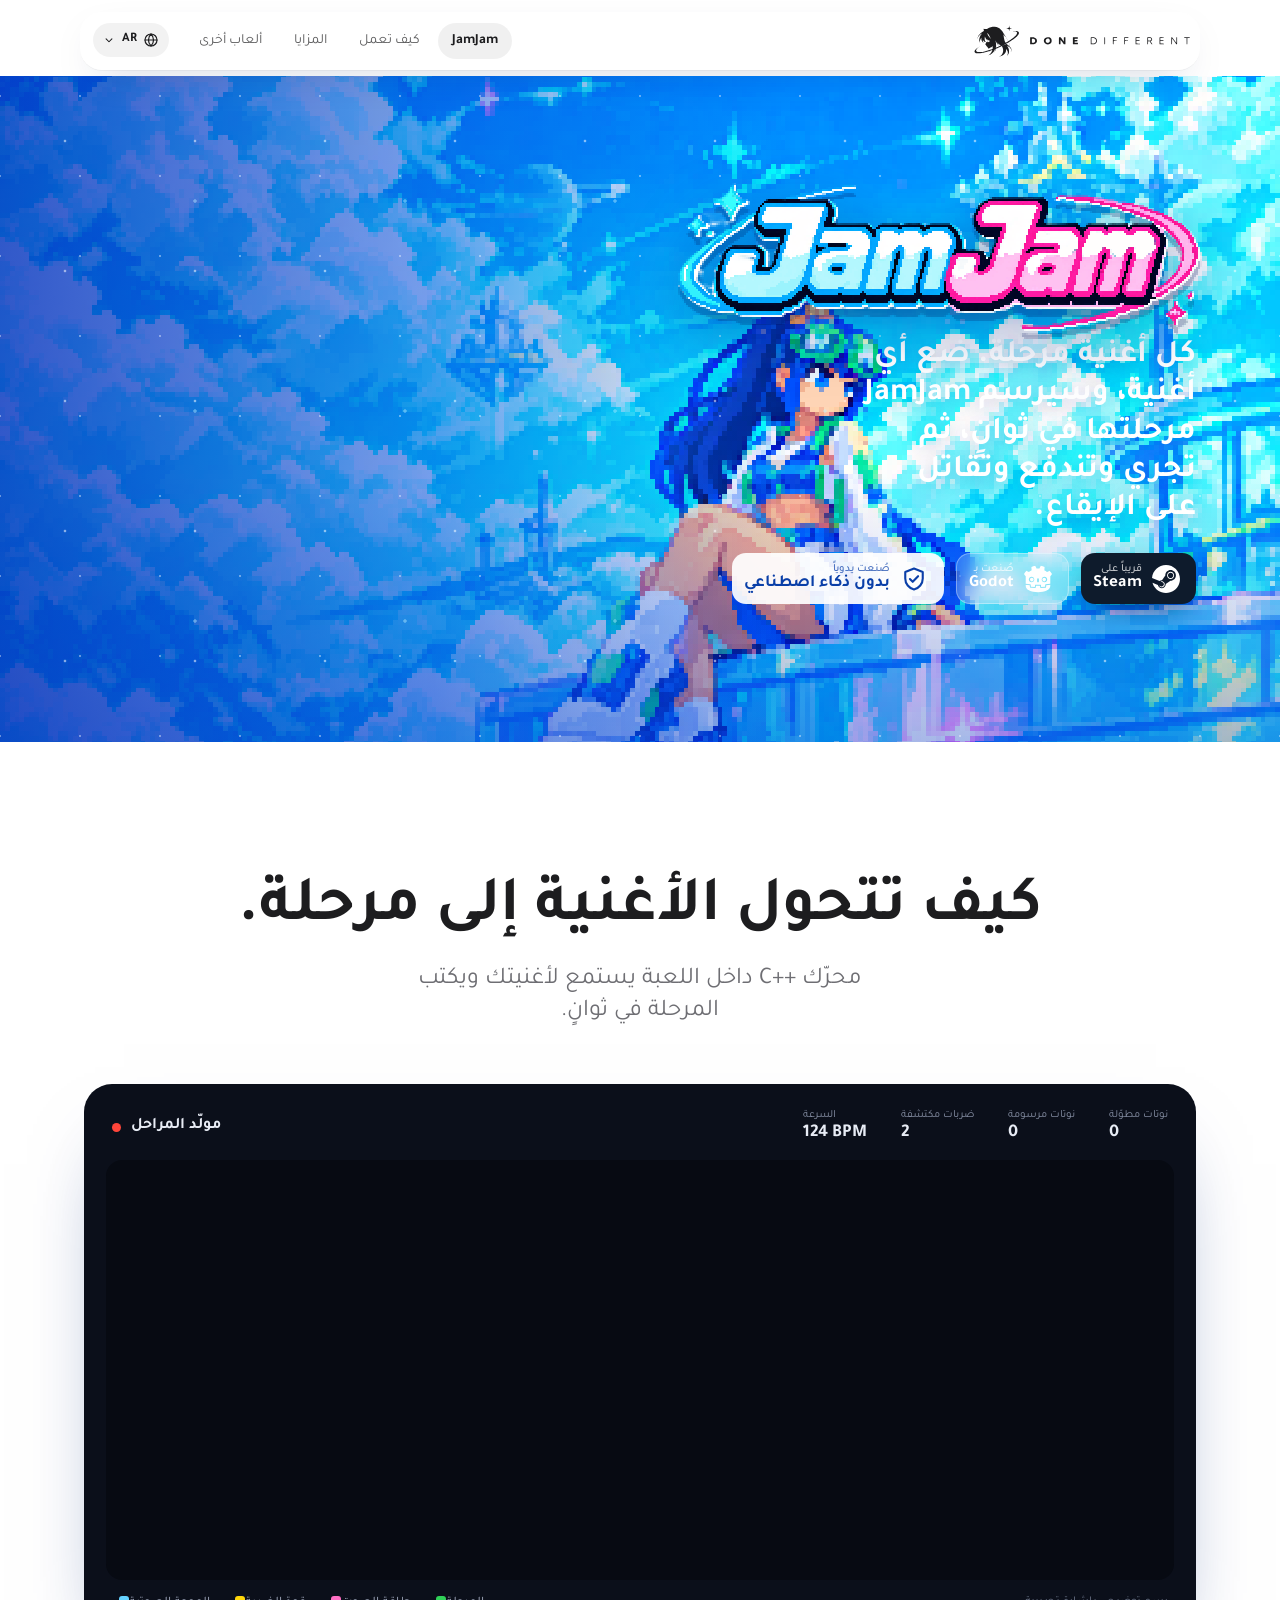
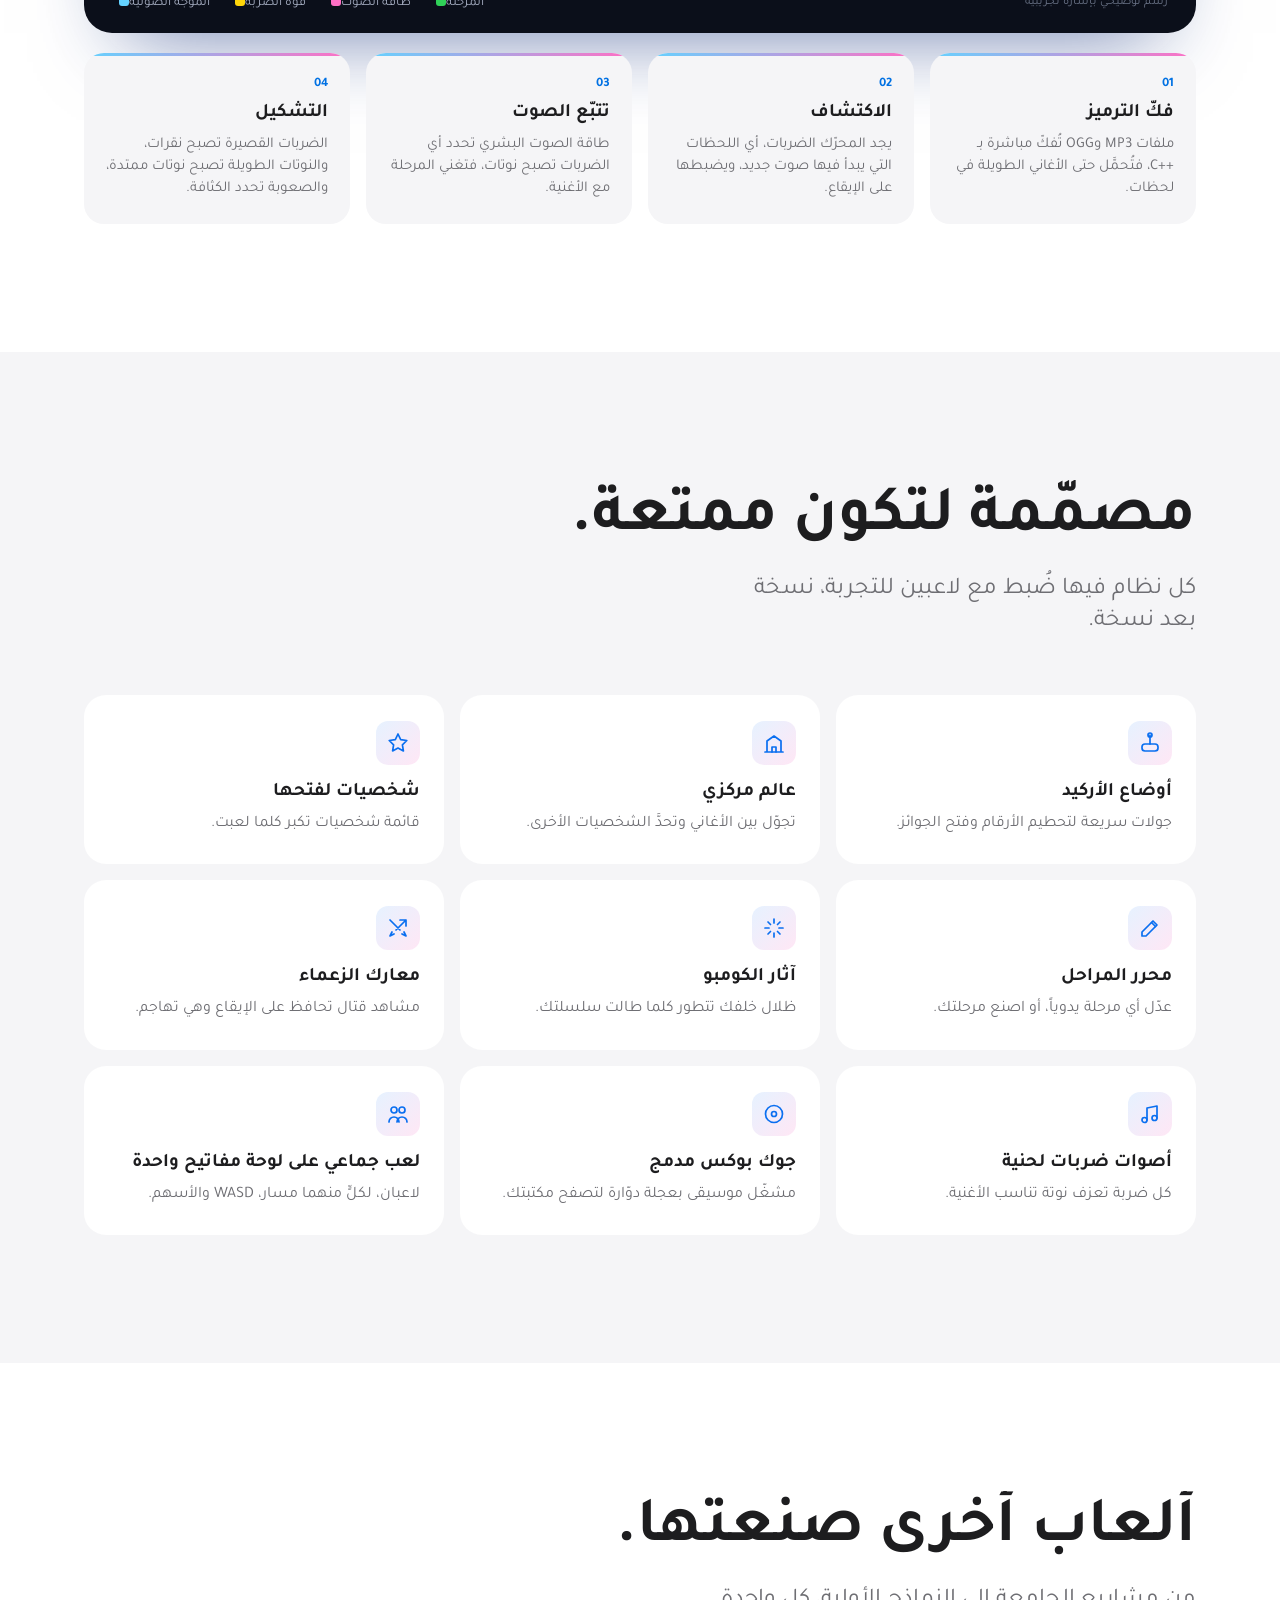
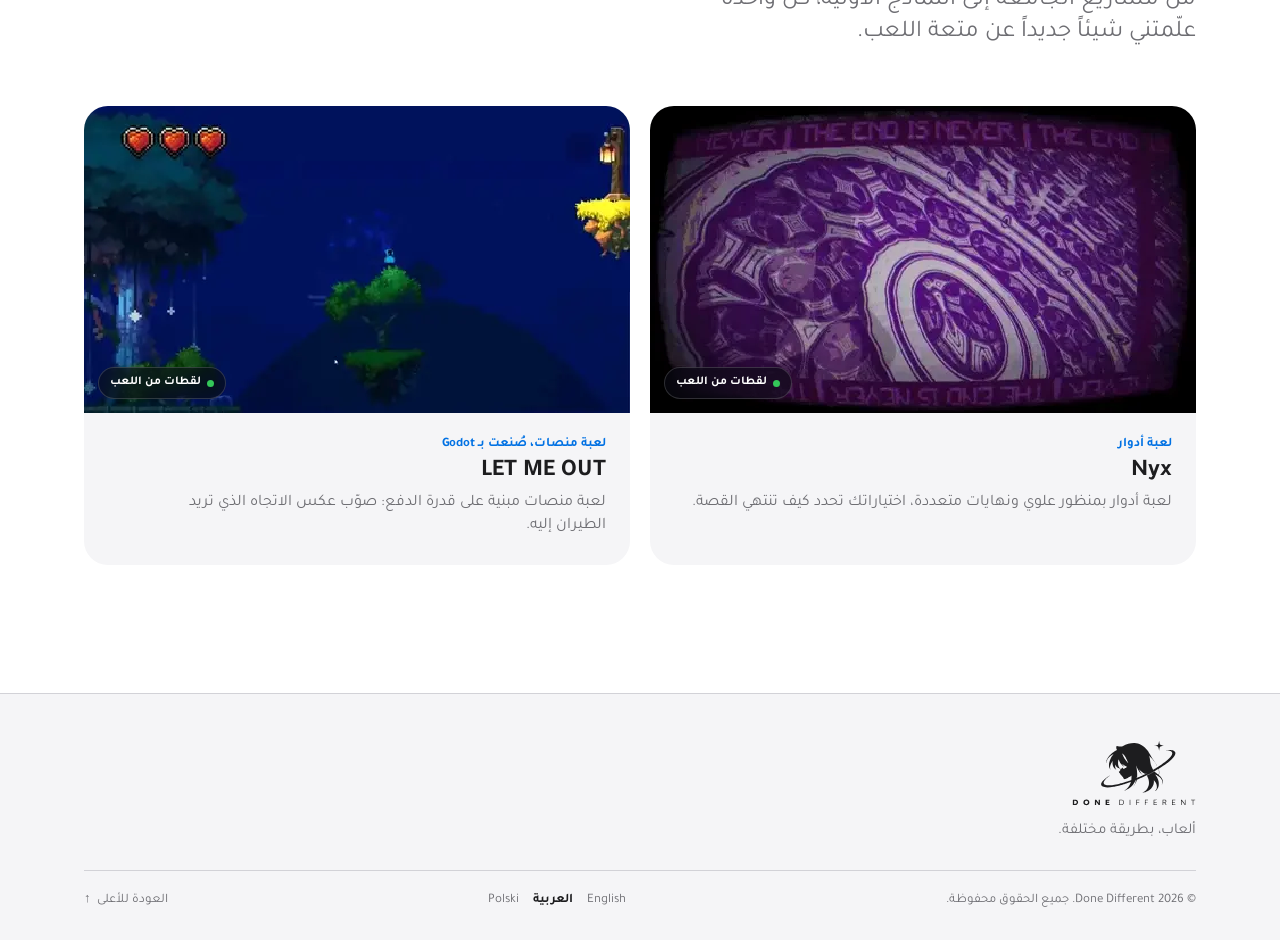
==== commit d34dad24: "oops" ====
--- a/ar/index.html
+++ b/ar/index.html
@@ -1 +1,1967 @@
-<!DOCTYPE html><html lang="en"><head><meta charset="utf-8"><title>JamJam</title><link rel="canonical" href="https://games.donedifferent.net/"><meta name="robots" content="noindex"><meta http-equiv="refresh" content="0; url=../"></head><body><a href="../">JamJam</a></body></html>+<!DOCTYPE html>
+<html lang="ar" dir="rtl">
+<head>
+<meta charset="utf-8">
+<meta name="viewport" content="width=device-width, initial-scale=1">
+<title>Done Different Games — JamJam وNyx وLET ME OUT</title>
+<link rel="alternate" hreflang="en" href="https://games.donedifferent.net/"><link rel="alternate" hreflang="ar" href="https://games.donedifferent.net/ar/"><link rel="alternate" hreflang="pl" href="https://games.donedifferent.net/pl/"><link rel="alternate" hreflang="x-default" href="https://games.donedifferent.net/"><meta property="og:locale" content="ar_AR"><meta property="og:locale:alternate" content="en_US"><meta property="og:locale:alternate" content="pl_PL"><script type="application/ld+json">{"@context": "https://schema.org", "@type": "ProfessionalService", "name": "Done Different", "url": "https://games.donedifferent.net/ar/", "image": "https://games.donedifferent.net/og.png", "areaServed": "Worldwide", "knowsLanguage": ["en", "ar", "pl"]}</script><link rel="canonical" href="https://games.donedifferent.net/ar/">
+<meta name="theme-color" content="#0A6FF4">
+<meta property="og:type" content="website">
+<meta property="og:site_name" content="Done Different Games">
+<meta property="og:url" content="https://games.donedifferent.net/ar/">
+<meta property="og:title" content="Done Different Games — JamJam وNyx وLET ME OUT">
+<meta property="og:description" content="JamJam، لعبة إيقاع وجري تتحول فيها أي أغنية إلى مرحلة. صُنعت يدوياً، دون ذكاء اصطناعي.">
+<meta property="og:image" content="https://games.donedifferent.net/og.png">
+<meta property="og:image:width" content="1200">
+<meta property="og:image:height" content="630">
+<meta property="og:image:alt" content="صورة JamJam مع شعار Done Different">
+<meta name="twitter:card" content="summary_large_image">
+<meta name="twitter:title" content="Done Different Games — JamJam وNyx وLET ME OUT">
+<meta name="twitter:description" content="JamJam، لعبة إيقاع وجري تتحول فيها أي أغنية إلى مرحلة. صُنعت يدوياً، دون ذكاء اصطناعي.">
+<meta name="twitter:image" content="https://games.donedifferent.net/og.png">
+<link rel="icon" type="image/png" href="[data-uri]">
+<link rel="apple-touch-icon" href="../apple-touch-icon.png">
+<meta name="description" content="ألعاب Done Different: لعبة JamJam، حيث تتحول أي أغنية إلى مرحلة، بالإضافة إلى Nyx وLET ME OUT. صُنعت يدوياً بمحرك Godot، دون ذكاء اصطناعي.">
+<link rel="preconnect" href="https://fonts.googleapis.com">
+<link rel="preconnect" href="https://fonts.gstatic.com" crossorigin>
+<link href="https://fonts.googleapis.com/css2?family=Inter:wght@400;500;600;700&family=Montserrat:wght@300;700&family=Tajawal:wght@500;700&display=swap" rel="stylesheet">
+<style>
+:root{
+  /* Layout: centred hero, then wide 1200px sections that alternate light grey and white, one black section for games. */
+  --bg:#FFFFFF;
+  --bg-alt:#F5F5F7;
+  --ink:#1D1D1F;
+  --ink-2:#6E6E73;
+  --line:#D2D2D7;
+  --accent:#0071E3;
+  --font:-apple-system, BlinkMacSystemFont, "SF Pro Display", "SF Pro Text", "Inter", "Segoe UI", Roboto, "Helvetica Neue", Arial, sans-serif;
+  --ar:"Tajawal", "SF Arabic", "Segoe UI", sans-serif;
+  --r:28px;
+  color-scheme:light;
+}
+*{box-sizing:border-box;margin:0;padding:0}
+html{scroll-behavior:smooth;-webkit-text-size-adjust:100%}
+body{background:var(--bg);color:var(--ink);font-family:var(--font);font-size:17px;line-height:1.47;letter-spacing:-0.022em;-webkit-font-smoothing:antialiased;overflow-x:hidden}
+img{max-width:100%;display:block}
+a{color:inherit;text-decoration:none}
+:focus-visible{outline:2px solid var(--accent);outline-offset:3px;border-radius:8px}
+h1,h2,h3{font-weight:600;letter-spacing:-0.03em;line-height:1.07;text-wrap:balance}
+p{text-wrap:pretty}
+.wrap{max-width:1200px;margin:0 auto;padding:0 clamp(18px,4vw,44px)}
+.narrow{max-width:980px}
+
+/* nav */
+.nav{position:sticky;top:0;z-index:50;background:rgba(255,255,255,.72);backdrop-filter:saturate(180%) blur(20px);-webkit-backdrop-filter:saturate(180%) blur(20px);border-bottom:1px solid rgba(0,0,0,.08)}
+.nav .wrap{display:flex;align-items:center;justify-content:space-between;height:52px;gap:20px}
+.nav .name{font-weight:600;font-size:17px;letter-spacing:-0.02em}
+.nav ul{display:flex;list-style:none;gap:28px;align-items:center}
+.nav ul a{font-size:13px;color:rgba(29,29,31,.8);transition:color .2s}
+.nav ul a:hover{color:var(--ink)}
+.pill{display:inline-flex;align-items:center;justify-content:center;gap:6px;border-radius:980px;background:var(--accent);color:#fff;font-size:17px;font-weight:400;padding:12px 22px;min-height:44px;transition:background .2s,transform .2s}
+.pill:hover{background:#0077ED}
+.pill.sm{font-size:13px;padding:6px 14px;min-height:30px}
+.nav ul a.pill{color:#fff}
+.more{color:var(--accent);font-size:17px;display:inline-flex;align-items:center;gap:4px}
+.more:hover{text-decoration:underline}
+.more::after{content:"›";font-size:1.15em;line-height:1;transform:translateY(-1px)}
+.menu-btn{display:none;background:none;border:0;width:44px;height:44px;margin-right:-12px;cursor:pointer;color:var(--ink)}
+.menu-btn span{display:block;width:17px;height:1.5px;background:currentColor;margin:4px auto;transition:transform .3s,opacity .2s}
+@media (max-width:760px){
+  .menu-btn{display:block}
+  .nav ul{position:fixed;inset:52px 0 auto 0;flex-direction:column;align-items:flex-start;gap:0;padding:8px clamp(18px,4vw,44px) 24px;background:rgba(255,255,255,.97);backdrop-filter:blur(20px);border-bottom:1px solid rgba(0,0,0,.08);transform:translateY(-8px);opacity:0;pointer-events:none;transition:opacity .25s,transform .25s}
+  .nav.open ul{opacity:1;transform:none;pointer-events:auto}
+  .nav ul li{width:100%}
+  .nav ul a{display:block;font-size:24px;font-weight:600;padding:10px 0;color:var(--ink)}
+  .nav ul a.pill{display:inline-flex;font-size:17px;font-weight:400;margin-top:12px;padding:12px 22px}
+  .nav.open .menu-btn span:nth-child(1){transform:translateY(5.5px) rotate(45deg)}
+  .nav.open .menu-btn span:nth-child(2){opacity:0}
+  .nav.open .menu-btn span:nth-child(3){transform:translateY(-5.5px) rotate(-45deg)}
+}
+
+/* hero */
+.hero{position:relative;text-align:center;padding:clamp(72px,11vw,132px) 0 clamp(48px,7vw,80px);overflow:hidden;isolation:isolate}
+.hero::before{content:"";position:absolute;inset:-30% -10% auto;height:120%;z-index:-1;background:radial-gradient(40% 40% at 30% 40%,rgba(0,113,227,.10),transparent 70%),radial-gradient(35% 35% at 70% 35%,rgba(255,149,0,.09),transparent 70%),radial-gradient(40% 40% at 55% 70%,rgba(52,199,89,.07),transparent 70%);animation:drift 18s ease-in-out infinite alternate}
+@keyframes drift{to{transform:translate3d(3%,4%,0) scale(1.06)}}
+.hero .hi{font-size:clamp(19px,2.2vw,24px);font-weight:600;color:var(--ink-2);margin-bottom:14px}
+.hero h1{font-size:clamp(44px,8.2vw,96px);font-weight:700;letter-spacing:-0.045em;line-height:1.02;max-width:12ch;margin:0 auto}
+.hero h1 .soft{background:linear-gradient(90deg,#0071E3,#7A5AF8 45%,#FF6B3D);-webkit-background-clip:text;background-clip:text;color:transparent}
+.hero p.lead{font-size:clamp(19px,2.3vw,26px);line-height:1.35;color:var(--ink-2);max-width:34ch;margin:26px auto 0;font-weight:400;letter-spacing:-0.02em}
+.hero .ctas{display:flex;justify-content:center;align-items:center;gap:28px;flex-wrap:wrap;margin-top:34px}
+.load{animation:rise 1s cubic-bezier(.2,.8,.2,1) both}
+.load.d1{animation-delay:.08s}.load.d2{animation-delay:.18s}.load.d3{animation-delay:.28s}
+@keyframes rise{from{opacity:0;transform:translateY(18px)}}
+
+/* logo strip */
+.logos{padding:20px 0 clamp(56px,8vw,96px)}
+.logos-title{text-align:center;color:var(--ink-2);font-size:14px;margin-bottom:26px}
+.marquee{overflow:hidden;-webkit-mask-image:linear-gradient(90deg,transparent,#000 12%,#000 88%,transparent);mask-image:linear-gradient(90deg,transparent,#000 12%,#000 88%,transparent)}
+.track{display:flex;align-items:center;gap:clamp(48px,7vw,88px);width:max-content;animation:scroll 40s linear infinite}
+.marquee:hover .track{animation-play-state:paused}
+@keyframes scroll{to{transform:translateX(-50%)}}
+.lg{flex:0 0 auto;height:56px;display:flex;align-items:center;filter:grayscale(1);opacity:.62;transition:filter .4s,opacity .4s}
+.lg:hover{filter:none;opacity:1}
+.lg img{height:100%;width:auto;object-fit:contain}
+.lg.dark img{filter:brightness(0)}
+.lg.dark:hover img{filter:brightness(0) saturate(1)}
+.lg.round img{border-radius:50%}
+.lg.wide{height:40px}
+.lg.big{height:64px}
+
+/* stats */
+.stats{background:var(--bg-alt);padding:clamp(56px,8vw,96px) 0}
+.stats-grid{display:grid;grid-template-columns:repeat(4,1fr);gap:24px}
+.stat b{display:block;font-size:clamp(40px,5.5vw,64px);font-weight:700;letter-spacing:-0.045em;line-height:1;font-variant-numeric:tabular-nums}
+.stat span{display:block;margin-top:10px;color:var(--ink-2);font-size:17px;max-width:18ch}
+@media (max-width:760px){.stats-grid{grid-template-columns:repeat(2,1fr);gap:36px 20px}}
+
+/* sections */
+section{padding:clamp(72px,10vw,130px) 0}
+.head{margin-bottom:clamp(36px,5vw,56px)}
+.head h2{font-size:clamp(36px,5.6vw,64px);font-weight:700;letter-spacing:-0.04em}
+.head p{font-size:clamp(19px,2vw,24px);color:var(--ink-2);margin-top:14px;max-width:38ch;line-height:1.35;letter-spacing:-0.02em}
+
+/* work tiles */
+.work-grid{display:grid;grid-template-columns:1fr 1fr;gap:20px}
+.tile{position:relative;border-radius:var(--r);overflow:hidden;padding:clamp(28px,4vw,48px);min-height:520px;display:flex;flex-direction:column;background:var(--bg-alt);transition:transform .5s cubic-bezier(.2,.8,.2,1),box-shadow .5s}
+.tile:hover{transform:translateY(-4px);box-shadow:0 30px 60px -30px rgba(0,0,0,.25)}
+.tile.full.t-pest .brand{order:2}
+.tile.full{grid-column:1/-1;min-height:0;display:grid;grid-template-columns:1fr 1fr;gap:clamp(28px,5vw,72px);align-items:center}
+.tile .brand{flex:1;display:grid;place-items:center;min-height:210px;padding:24px 0}
+.tile .brand img{max-height:110px;width:auto;transition:transform .6s cubic-bezier(.2,.8,.2,1)}
+.tile:hover .brand img{transform:scale(1.04)}
+.tile .kind{font-size:14px;font-weight:600;margin-bottom:6px;opacity:.7}
+.tile h3{font-size:clamp(28px,3.2vw,40px);font-weight:700;letter-spacing:-0.035em}
+.tile p{margin-top:10px;font-size:17px;opacity:.78;max-width:44ch}
+.tile ul{list-style:none;margin-top:18px;display:grid;gap:8px;font-size:15px}
+.tile li{display:flex;gap:10px;align-items:baseline;opacity:.86}
+.tile li::before{content:"";flex:0 0 5px;height:5px;border-radius:50%;background:currentColor;opacity:.5;transform:translateY(-3px)}
+.tile .more{margin-top:22px;font-size:17px}
+.tile .tags{display:flex;flex-wrap:wrap;gap:6px;margin-top:18px}
+.tile .tags span{font-size:12px;padding:4px 10px;border-radius:980px;border:1px solid currentColor;opacity:.45}
+/* per-brand surfaces */
+.t-aladdin{background:radial-gradient(80% 90% at 20% 30%,#1B3157,#0A1628 70%);color:#F5F5F7}
+.t-aladdin .kind{color:#F5C842;opacity:1}
+.t-aladdin .more{color:#F5C842}
+.t-aladdin .brand img{max-height:120px;filter:drop-shadow(0 10px 30px rgba(245,200,66,.25))}
+.t-karanfil{background:linear-gradient(160deg,#F7EEE6,#EFE0D3);color:#3A2220}
+.t-karanfil .more{color:#8E4F4A}
+.t-ferragosto{background:linear-gradient(160deg,#FFF8E6,#FBEBC4);color:#3B2A06}
+.t-ferragosto .more{color:#A0700A}
+.t-pest{background:radial-gradient(90% 90% at 80% 10%,#2C3A2A,#171C17 70%);color:#F2F5EE}
+.t-pest .kind{color:#B5DE76;opacity:1}
+.t-pest .more{color:#B5DE76}
+.t-deeb{background:linear-gradient(160deg,#EEF4FA,#DCE8F3);color:#0F2A44}
+.t-deeb .more{color:#1D5C93}
+.t-deeb .brand img{border-radius:50%;box-shadow:0 20px 40px -20px rgba(15,42,68,.5)}
+.t-flick{background:radial-gradient(90% 90% at 80% 0%,#2A2A2C,#111113 70%);color:#F5F5F7}
+.t-flick .kind,.t-flick .more{color:#FBE925;opacity:1}
+.t-flick .brand img{filter:drop-shadow(0 18px 40px rgba(251,233,37,.18))}
+.t-cibo{background:linear-gradient(160deg,#F6F3EA,#ECE6D4);color:#10280E}
+.t-cibo .more{color:#2F6B2A}
+.pest-logo{display:flex;align-items:center;gap:16px}
+.pest-logo .mark{width:92px;height:92px;border-radius:50%;background:#fff;display:grid;place-items:center;box-shadow:0 0 0 4px rgba(150,196,81,.35),0 18px 40px -16px rgba(0,0,0,.7)}
+.pest-logo .mark svg{width:58px;height:58px}
+.pest-logo b{display:block;font-size:30px;font-weight:700;letter-spacing:.14em;color:#fff;line-height:1}
+.pest-logo small{display:block;font-family:var(--ar);font-size:17px;color:#B5DE76;margin-top:8px;font-weight:500}
+@media (max-width:860px){
+  .work-grid{grid-template-columns:1fr}
+  .tile{min-height:0}
+  .tile.full{grid-template-columns:1fr}
+  .tile.full.t-pest .brand{order:0}
+  .tile .brand{min-height:170px}
+}
+
+/* scroll-lit statement */
+.statement{background:var(--bg-alt)}
+.statement p{font-size:clamp(30px,4.6vw,56px);font-weight:600;line-height:1.14;letter-spacing:-0.035em;max-width:22ch}
+.statement .w{color:#C7C7CC;transition:color .35s}
+.statement .w.on{color:var(--ink)}
+
+/* services */
+.svc-grid{display:grid;grid-template-columns:repeat(3,1fr);gap:20px}
+.svc{background:var(--bg-alt);border-radius:var(--r);padding:34px 32px 36px;display:flex;flex-direction:column;gap:12px;transition:background .3s}
+.svc:hover{background:#EDEDF0}
+.svc svg{width:40px;height:40px;stroke:var(--accent);fill:none;stroke-width:1.6;stroke-linecap:round;stroke-linejoin:round;margin-bottom:8px}
+.svc h3{font-size:24px;font-weight:600;letter-spacing:-0.025em;line-height:1.15}
+.svc p{color:var(--ink-2);font-size:17px}
+.svc.hl{background:linear-gradient(160deg,#0B1220,#1B2A4A);color:#F5F5F7;grid-column:span 2}
+.svc.hl p{color:#A1A1A6;max-width:46ch}
+.svc.hl svg{stroke:#64D2FF}
+.svc.hl:hover{background:linear-gradient(160deg,#0E1628,#213459)}
+@media (max-width:980px){.svc-grid{grid-template-columns:1fr 1fr}.svc.hl,.svc.g2{grid-column:span 2}}
+@media (max-width:620px){.svc-grid{grid-template-columns:1fr}.svc.hl,.svc.g2{grid-column:auto}}
+
+/* games */
+.sr{position:absolute;width:1px;height:1px;overflow:hidden;clip:rect(0 0 0 0);white-space:nowrap}
+.games{position:relative;overflow:hidden;isolation:isolate;color:#fff;padding:0 0 clamp(72px,10vw,120px);background:linear-gradient(180deg,#076BFB 0%,#0A6FF4 45%,#0B5FE0 100%)}
+.games::after{content:"";position:absolute;inset:0;z-index:-1;pointer-events:none;opacity:.45;background-image:radial-gradient(circle,rgba(255,255,255,.9) 1px,transparent 1.6px),radial-gradient(circle,rgba(255,255,255,.6) 1px,transparent 1.4px);background-size:120px 120px,70px 70px;background-position:0 0,35px 50px;animation:twinkle 6s ease-in-out infinite alternate}
+@keyframes twinkle{to{opacity:.12;background-position:10px -12px,45px 38px}}
+.jam-art{position:relative;height:clamp(640px,68vw,1000px)}
+.jam-art img{position:absolute;top:0;left:50%;transform:translateX(-50%);height:100%;object-fit:cover;object-position:50% 0}
+.jam-img{width:min(100%,800px);-webkit-mask-image:linear-gradient(180deg,#000 62%,transparent 99%),linear-gradient(90deg,transparent,#000 16%,#000 84%,transparent);-webkit-mask-composite:source-in;mask-image:linear-gradient(180deg,#000 62%,transparent 99%),linear-gradient(90deg,transparent,#000 14%,#000 86%,transparent);mask-composite:intersect}
+.jam-blur{width:100%;z-index:-1;filter:blur(70px) saturate(1.2);opacity:.4;transform:translateX(-50%) scale(1.15);-webkit-mask-image:linear-gradient(180deg,#000 30%,transparent 95%);mask-image:linear-gradient(180deg,#000 30%,transparent 95%)}
+.jam-body{position:relative;text-align:center;margin-top:clamp(-150px,-10vw,-60px)}
+.games .kicker{font-size:clamp(17px,1.8vw,21px);font-weight:600;color:rgba(255,255,255,.85)}
+.games .g-lead{font-size:clamp(24px,3.4vw,40px);font-weight:600;line-height:1.15;letter-spacing:-0.03em;max-width:22ch;margin:12px auto 0;text-wrap:balance;text-shadow:0 4px 24px rgba(0,40,140,.35)}
+.g-list{display:grid;grid-template-columns:repeat(4,1fr);gap:14px;margin-top:clamp(36px,5vw,56px);text-align:left}
+.g{background:rgba(255,255,255,.14);border:1px solid rgba(255,255,255,.28);backdrop-filter:blur(14px);-webkit-backdrop-filter:blur(14px);border-radius:20px;padding:22px 22px 24px}
+.g b{display:block;font-size:18px;font-weight:600;letter-spacing:-0.02em;margin-bottom:6px}
+.g span{color:rgba(255,255,255,.85);font-size:15px}
+@media (max-width:980px){.g-list{grid-template-columns:1fr 1fr}}
+@media (max-width:760px){
+  .jam-art{height:clamp(460px,135vw,620px)}
+  .jam-img{width:100%;-webkit-mask-image:linear-gradient(180deg,#000 55%,transparent 98%);mask-image:linear-gradient(180deg,#000 55%,transparent 98%)}
+  .jam-blur{display:none}
+}
+@media (max-width:520px){.g-list{grid-template-columns:1fr}}
+
+/* timeline */
+.tl{position:relative;max-width:860px}
+.tl::before{content:"";position:absolute;left:0;top:8px;bottom:8px;width:2px;background:var(--line);border-radius:2px}
+.tl-fill{position:absolute;left:0;top:8px;width:2px;height:0;background:var(--accent);border-radius:2px}
+.tl-item{position:relative;display:grid;grid-template-columns:150px 1fr;gap:6px 32px;padding:0 0 44px 36px}
+.tl-item:last-child{padding-bottom:0}
+.tl-item::before{content:"";position:absolute;left:-5px;top:6px;width:12px;height:12px;border-radius:50%;background:var(--bg);border:2px solid var(--line);transition:border-color .4s,background .4s}
+.tl-item.on::before{border-color:var(--accent);background:var(--accent)}
+.tl-date{font-size:15px;font-weight:600;color:var(--ink-2);padding-top:1px;font-variant-numeric:tabular-nums}
+.tl-item.on .tl-date{color:var(--accent)}
+.tl-item h3{font-size:22px;font-weight:600;letter-spacing:-0.025em;line-height:1.2}
+.tl-item p{color:var(--ink-2);margin-top:6px;max-width:56ch}
+@media (max-width:640px){.tl-item{grid-template-columns:1fr;padding-left:28px}}
+
+/* contact */
+.contact{text-align:center;background:var(--bg-alt)}
+.contact h2{font-size:clamp(44px,7.5vw,88px);font-weight:700;letter-spacing:-0.045em}
+.contact p{font-size:clamp(19px,2.2vw,24px);color:var(--ink-2);max-width:36ch;margin:20px auto 0;line-height:1.35}
+.contact .ctas{display:flex;justify-content:center;align-items:center;gap:28px;flex-wrap:wrap;margin-top:34px}
+.copy{background:none;border:0;font:inherit;cursor:pointer;letter-spacing:inherit;padding:0}
+.contact .handle{font-size:17px!important;margin-top:18px;font-size:14px;color:var(--ink-2)}
+
+footer{background:var(--bg-alt);border-top:1px solid var(--line);padding:22px 0 34px;font-size:12px;color:var(--ink-2)}
+footer .wrap{display:flex;justify-content:space-between;gap:12px;flex-wrap:wrap}
+footer .ar{font-family:var(--ar);font-size:13px}
+
+.pre{opacity:0;transform:translateY(40px)}
+.reveal{transition:opacity 1s cubic-bezier(.2,.8,.2,1),transform 1s cubic-bezier(.2,.8,.2,1)}
+@media (prefers-reduced-motion:reduce){
+  *,*::before,*::after{animation:none!important;transition:none!important;scroll-behavior:auto!important}
+  .pre{opacity:1;transform:none}
+  .statement .w{color:var(--ink)}
+}
+/* ---------- pages ---------- */
+.page[hidden]{display:none!important}
+.page.enter{animation:pageIn .6s cubic-bezier(.2,.8,.2,1) both}
+@keyframes pageIn{from{opacity:0;transform:translateY(14px)}}
+.back{display:inline-flex;align-items:center;gap:6px;font-size:15px;color:inherit;opacity:.75;margin-bottom:22px;transition:opacity .2s}
+.back::before{content:"‹";font-size:1.3em;line-height:1}
+.back:hover{opacity:1}
+.head.center{text-align:center}
+.head.center p{margin-left:auto;margin-right:auto}
+.nav ul a.active{color:var(--ink);font-weight:600}
+
+/* buttons get a light sweep on hover */
+.pill{position:relative;overflow:hidden}
+.pill::after{content:"";position:absolute;top:0;left:-60%;width:40%;height:100%;background:linear-gradient(100deg,transparent,rgba(255,255,255,.45),transparent);transform:skewX(-20deg);transition:left .7s}
+.pill:hover::after{left:130%}
+.pill.light{background:#fff;color:#0A5FE0}
+.pill.light:hover{background:#F0F6FF}
+
+/* split headings: words rise in when seen */
+.split .wd{display:inline-block;overflow:hidden;vertical-align:top;padding-bottom:.08em;margin-bottom:-.08em}
+.split .wd>span{display:inline-block;transform:translateY(0);transition:transform .9s cubic-bezier(.2,.8,.2,1),opacity .9s}
+.split.arm .wd>span{transform:translateY(105%);opacity:0}
+.split.arm.in .wd>span{transform:none;opacity:1}
+
+/* ---------- JamJam sky sections ---------- */
+.jam{position:relative;overflow:hidden;isolation:isolate;color:#fff;padding:clamp(64px,8vw,110px) 0;background:linear-gradient(170deg,#0761F2 0%,#0A78F8 50%,#33A8FF 100%)}
+.jam-sparkles{position:absolute;inset:0;z-index:-1;pointer-events:none;background-image:radial-gradient(circle,rgba(255,255,255,.95) 1px,transparent 1.7px),radial-gradient(circle,rgba(255,255,255,.7) 1px,transparent 1.5px),radial-gradient(circle,rgba(190,240,255,.8) 1.4px,transparent 2px);background-size:130px 130px,80px 80px,210px 210px;background-position:0 0,40px 60px,90px 20px;animation:twinkle 5s ease-in-out infinite alternate}
+.jam::before{content:"";position:absolute;inset:0;z-index:-1;background:radial-gradient(40% 50% at 80% 30%,rgba(255,140,215,.35),transparent 70%),radial-gradient(45% 50% at 15% 90%,rgba(130,240,255,.35),transparent 70%)}
+.jam-grid{display:grid;grid-template-columns:1fr 1fr;gap:clamp(24px,5vw,64px);align-items:center}
+.jam-logo{width:min(100%,560px);height:auto;margin-left:-3%;-webkit-mask-image:radial-gradient(ellipse 52% 50% at 50% 50%,#000 62%,transparent 100%);mask-image:radial-gradient(ellipse 52% 50% at 50% 50%,#000 62%,transparent 100%);animation:bob 5s ease-in-out infinite;filter:drop-shadow(0 10px 30px rgba(0,30,120,.25))}
+@keyframes bob{50%{transform:translateY(-8px) rotate(-.6deg)}}
+.jam-lead{font-size:clamp(22px,2.6vw,32px);font-weight:600;line-height:1.2;letter-spacing:-0.03em;max-width:20ch;margin-top:6px;text-shadow:0 4px 20px rgba(0,40,140,.3)}
+.jam-ctas{margin-top:28px}
+.jam-char{margin:0;position:relative;justify-self:end;width:min(100%,560px)}
+.jam-char img{width:100%;height:auto;display:block;border-radius:0;-webkit-mask-image:linear-gradient(180deg,transparent 0,#000 14%,#000 70%,transparent 100%),linear-gradient(90deg,transparent 0,#000 18%,#000 92%,transparent 100%);-webkit-mask-composite:source-in;mask-image:linear-gradient(180deg,transparent 0,#000 14%,#000 70%,transparent 100%),linear-gradient(90deg,transparent 0,#000 18%,#000 92%,transparent 100%);mask-composite:intersect;animation:float 7s ease-in-out infinite}
+@keyframes float{50%{transform:translateY(-12px)}}
+.jam-hero{padding-top:clamp(40px,6vw,72px)}
+.jam-hero .jam-char{width:min(100%,640px)}
+@media (max-width:860px){
+  .jam-grid{grid-template-columns:1fr}
+  .jam-char{order:-1;justify-self:center;width:min(100%,460px);margin-bottom:-60px}
+  .jam-char img{-webkit-mask-image:linear-gradient(180deg,transparent 0,#000 12%,#000 62%,transparent 100%);mask-image:linear-gradient(180deg,transparent 0,#000 12%,#000 62%,transparent 100%)}
+  .jam-copy{text-align:center;position:relative}
+  .jam-logo{margin:0 auto}
+  .jam-lead{margin-left:auto;margin-right:auto}
+  .badges{justify-content:center}
+}
+
+/* store badges */
+.badges{display:flex;flex-wrap:wrap;gap:12px;margin-top:24px}
+.badge{display:inline-flex;align-items:center;gap:10px;padding:10px 16px 10px 12px;border-radius:14px;line-height:1.05;font-weight:600;font-size:17px;letter-spacing:-0.01em}
+.badge svg{width:28px;height:28px;flex:0 0 auto}
+.badge small{display:block;font-size:11px;font-weight:500;opacity:.75;letter-spacing:0}
+.badge.steam{background:#0E1B2C;color:#fff;box-shadow:0 10px 30px -12px rgba(0,0,0,.6)}
+.badge.godot{background:rgba(255,255,255,.16);border:1px solid rgba(255,255,255,.35);backdrop-filter:blur(10px);-webkit-backdrop-filter:blur(10px)}
+.badge.godot svg{color:#fff}
+
+/* games page */
+.how{background:var(--bg)}
+.steps{list-style:none;display:grid;grid-template-columns:repeat(4,1fr);gap:16px;counter-reset:s}
+.steps li{position:relative;background:var(--bg-alt);border-radius:22px;padding:28px 24px 30px;display:flex;flex-direction:column;gap:6px}
+.steps .n{width:36px;height:36px;border-radius:50%;display:grid;place-items:center;background:linear-gradient(135deg,#0A78F8,#FF6FC4);color:#fff;font-weight:700;font-size:16px;margin-bottom:10px}
+.steps b{font-size:20px;letter-spacing:-0.02em}
+.steps span:last-child{color:var(--ink-2)}
+.steps li:not(:last-child)::after{content:"";position:absolute;top:46px;right:-14px;width:12px;height:2px;background:var(--line)}
+@media (max-width:900px){.steps{grid-template-columns:1fr 1fr}.steps li::after{display:none}}
+@media (max-width:520px){.steps{grid-template-columns:1fr}}
+.feats{background:var(--bg-alt)}
+.feat-grid{display:grid;grid-template-columns:repeat(3,1fr);gap:16px}
+.ft{background:#fff;border-radius:22px;padding:26px 24px 28px;display:flex;flex-direction:column;gap:6px;transition:transform .4s cubic-bezier(.2,.8,.2,1),box-shadow .4s}
+.ft:hover{transform:translateY(-4px);box-shadow:0 24px 50px -28px rgba(10,95,224,.45)}
+.ft i{width:44px;height:44px;border-radius:12px;display:grid;place-items:center;margin-bottom:8px;background:linear-gradient(135deg,#E6F2FF,#FFE7F5)}
+.ft i svg{width:24px;height:24px;stroke:#0A6FF0;fill:none;stroke-width:1.7;stroke-linecap:round;stroke-linejoin:round}
+.ft b{font-size:19px;letter-spacing:-0.02em}
+.ft span{color:var(--ink-2);font-size:16px}
+@media (max-width:900px){.feat-grid{grid-template-columns:1fr 1fr}}
+@media (max-width:560px){.feat-grid{grid-template-columns:1fr}}
+.mg-grid{display:grid;grid-template-columns:repeat(3,1fr);gap:20px}
+.mg{background:var(--bg-alt);border-radius:24px;overflow:hidden;display:flex;flex-direction:column;transition:transform .5s cubic-bezier(.2,.8,.2,1),box-shadow .5s}
+.mg:hover{transform:translateY(-5px);box-shadow:0 30px 60px -30px rgba(0,0,0,.35)}
+.mg-shot{aspect-ratio:16/9;overflow:hidden;background:#111}
+.mg-shot img{width:100%;height:100%;object-fit:cover;image-rendering:pixelated;transition:transform 1.2s cubic-bezier(.2,.8,.2,1)}
+.mg:hover .mg-shot img{transform:scale(1.06)}
+.mg-body{padding:22px 24px 26px;display:flex;flex-direction:column;gap:6px;flex:1}
+.mg-kind{font-size:13px;font-weight:600;color:var(--accent)}
+.mg h3{font-size:24px;letter-spacing:-0.03em}
+.mg p{color:var(--ink-2);font-size:16px}
+.mg .more{margin-top:auto;padding-top:10px;font-size:16px}
+.small-list{display:grid;grid-template-columns:repeat(3,1fr);gap:12px;margin-top:20px}
+.sl{display:flex;flex-direction:column;gap:2px;padding:18px 20px;border-radius:18px;border:1px solid var(--line);transition:border-color .3s,background .3s}
+.sl:hover{border-color:var(--accent);background:#F5F9FF}
+.sl b{font-size:16px}
+.sl span{font-size:14px;color:var(--ink-2)}
+@media (max-width:900px){.mg-grid,.small-list{grid-template-columns:1fr 1fr}}
+@media (max-width:560px){.mg-grid,.small-list{grid-template-columns:1fr}}
+
+/* systems page */
+.sys-hero{text-align:center;padding:clamp(56px,8vw,110px) 0 clamp(32px,4vw,48px);position:relative;overflow:hidden;isolation:isolate}
+.sys-hero::before{content:"";position:absolute;inset:-20% -10% auto;height:130%;z-index:-1;background:radial-gradient(35% 40% at 30% 40%,rgba(0,113,227,.12),transparent 70%),radial-gradient(30% 35% at 72% 45%,rgba(52,199,89,.10),transparent 70%);animation:drift 16s ease-in-out infinite alternate}
+.sys-hero h1{font-size:clamp(44px,7.5vw,88px);font-weight:700;letter-spacing:-0.045em;max-width:14ch;margin:0 auto}
+.sys-hero .lead{font-size:clamp(19px,2.2vw,24px);color:var(--ink-2);max-width:40ch;margin:22px auto 0;line-height:1.35}
+.sys-nav{display:flex;flex-wrap:wrap;justify-content:center;gap:10px;margin-top:32px}
+.sys-nav a{padding:9px 16px;border-radius:980px;background:var(--bg-alt);font-size:14px;transition:background .2s,color .2s}
+.sys-nav a:hover{background:var(--accent);color:#fff}
+.sys{padding:clamp(64px,8vw,110px) 0}
+.sys.alt{background:var(--bg-alt)}
+.sys-grid{display:grid;grid-template-columns:1fr 1fr;gap:clamp(36px,6vw,90px);align-items:center}
+.sys-grid.rev .sys-art{order:-1}
+.sys-kind{font-size:15px;font-weight:600;color:var(--accent);margin-bottom:8px}
+.sys h2{font-size:clamp(36px,5vw,56px);font-weight:700;letter-spacing:-0.04em}
+.sys-copy>p{font-size:clamp(18px,1.8vw,21px);color:var(--ink-2);margin-top:14px;max-width:40ch;line-height:1.4}
+.ticks{list-style:none;margin-top:24px;display:grid;gap:12px}
+.ticks li{display:flex;gap:12px;align-items:flex-start;font-size:17px}
+.ticks li::before{content:"";flex:0 0 22px;height:22px;border-radius:50%;margin-top:1px;background:var(--accent) url("data:image/svg+xml;utf8,<svg xmlns='http://www.w3.org/2000/svg' viewBox='0 0 24 24'><path d='M6 12.5l4 4 8-9' fill='none' stroke='white' stroke-width='2.6' stroke-linecap='round' stroke-linejoin='round'/></svg>") center/14px no-repeat}
+.sys-art{position:relative;min-height:480px;display:grid;place-items:center;border-radius:32px;background:linear-gradient(160deg,#EEF4FF,#F7F2FF);overflow:hidden}
+.sys.alt .sys-art{background:linear-gradient(160deg,#FFFFFF,#EEF3FA)}
+@media (max-width:860px){.sys-grid{grid-template-columns:1fr}.sys-grid.rev .sys-art{order:0}.sys-art{min-height:460px}}
+/* illustration pieces */
+.receipt,.plan,.dash{width:min(76%,310px);background:#fff;border-radius:20px;padding:22px 22px 18px;box-shadow:0 30px 60px -30px rgba(20,40,90,.35);font-size:15px}
+.r-head,.p-head,.d-head{display:flex;justify-content:space-between;align-items:center;margin-bottom:14px}
+.r-head span,.p-head span{color:var(--ink-2);font-size:13px}
+.r-line,.r-total,.p-row{display:flex;justify-content:space-between;padding:7px 0;border-bottom:1px dashed var(--line);font-variant-numeric:tabular-nums}
+.r-line.dim{color:var(--ink-2)}
+.r-total{border:0;font-weight:700;font-size:18px;padding-top:12px}
+.r-bars{height:34px;margin-top:10px;background:repeating-linear-gradient(90deg,#1D1D1F 0 2px,transparent 2px 4px,#1D1D1F 4px 5px,transparent 5px 8px);opacity:.8;border-radius:3px}
+.sys-art .r-line,.sys-art .r-total,.sys-art .d-row{transition:opacity .5s,transform .5s}
+.sys-art.arm .r-line,.sys-art.arm .r-total,.sys-art.arm .d-row{opacity:0;transform:translateY(8px)}
+.float-card{position:absolute;background:rgba(255,255,255,.85);backdrop-filter:blur(12px);-webkit-backdrop-filter:blur(12px);border-radius:16px;padding:12px 16px;box-shadow:0 20px 40px -20px rgba(20,40,90,.4);display:flex;flex-direction:column;animation:float 6s ease-in-out infinite}
+.float-card small{font-size:12px;color:var(--ink-2)}
+.float-card b{font-size:18px;letter-spacing:-0.02em}
+.c1{top:3%;right:4%}
+.c2{bottom:3%;left:4%;animation-delay:-3s}
+.c2 b{color:#1E9E4A}
+.c3{top:6%;right:5%;animation-delay:-2s}
+.spark{display:block;width:90px;height:26px;margin-top:4px;background:linear-gradient(transparent 60%,rgba(0,113,227,.15) 60%),url("data:image/svg+xml;utf8,<svg xmlns='http://www.w3.org/2000/svg' viewBox='0 0 90 26'><polyline points='0,22 15,18 30,20 45,10 60,13 75,5 90,7' fill='none' stroke='%230071E3' stroke-width='2.2' stroke-linecap='round' stroke-linejoin='round'/></svg>") center/contain no-repeat}
+.p-dots{display:flex;gap:8px;margin-bottom:12px}
+.p-dots i{flex:1;height:8px;border-radius:4px;background:var(--line)}
+.p-dots i.ok{background:#34C759}
+.p-dots i.now{background:var(--accent);animation:pulseDot 1.6s ease-in-out infinite}
+@keyframes pulseDot{50%{opacity:.45}}
+.p-bar{height:8px;border-radius:4px;background:var(--bg-alt);margin-top:14px;overflow:hidden}
+.p-bar span{display:block;height:100%;background:linear-gradient(90deg,#34C759,#0A84FF);border-radius:4px;transition:width 1.4s cubic-bezier(.2,.8,.2,1)}
+.sys-art.arm .p-bar span{width:0!important}
+.phone{width:220px;height:400px;border-radius:40px;background:#1D1D1F;padding:12px;box-shadow:0 40px 80px -30px rgba(20,40,90,.55);animation:float 7s ease-in-out infinite}
+.ph-top{height:22px;display:grid;place-items:center}
+.ph-top span{width:70px;height:18px;border-radius:10px;background:#000}
+.ph-body{height:calc(100% - 22px);border-radius:30px;background:linear-gradient(180deg,#F5F9FF,#fff);display:flex;flex-direction:column;align-items:center;justify-content:center;gap:4px;text-align:center;padding:16px}
+.ph-body small{color:var(--ink-2);font-size:12px}
+.ph-body b{font-size:20px;color:#1E9E4A}
+.ph-time{font-size:34px;font-weight:700;letter-spacing:-0.04em;font-variant-numeric:tabular-nums}
+.qr{width:116px;height:116px;margin:12px 0 8px;display:grid;grid-template-columns:repeat(11,1fr);gap:1px;padding:6px;background:#fff;border-radius:10px;box-shadow:0 0 0 1px var(--line)}
+.qr i{background:#1D1D1F;border-radius:1px;transition:opacity .35s}
+.qr i.off{opacity:0}
+.ph-loc{font-size:12px;color:var(--accent);display:flex;align-items:center;gap:4px}
+.ph-loc::before{content:"";width:7px;height:7px;border-radius:50%;background:#34C759;box-shadow:0 0 0 4px rgba(52,199,89,.2)}
+.d-pill{font-size:12px;background:var(--accent);color:#fff;padding:3px 9px;border-radius:980px}
+.d-row{display:flex;align-items:center;gap:10px;padding:10px 0;border-bottom:1px solid var(--bg-alt)}
+.d-row i{width:30px;height:30px;border-radius:8px;background:linear-gradient(135deg,#DDE9FF,#F1E6FF)}
+.d-row span{flex:1}
+.d-row em{font-style:normal;font-size:12px;padding:3px 9px;border-radius:980px}
+.d-row .g{background:#E3F7E9;color:#1E7D3C}
+.d-row .y{background:#FFF3D6;color:#946200}
+.d-row .b{background:#E5F0FF;color:#0A5FE0}
+
+/* parallax helper */
+.tile .brand{will-change:transform}
+
+/* ---------- JamJam with full-bleed pixel art ---------- */
+.jam{min-height:clamp(560px,52vw,820px);display:flex;align-items:center;background:#0A6FF4}
+.jam-bg{position:absolute;inset:0;z-index:-2;overflow:hidden}
+.jam-bg img{width:100%;height:100%;object-fit:cover;object-position:62% 45%;image-rendering:pixelated;animation:kenburns 22s ease-in-out infinite alternate}
+@keyframes kenburns{to{transform:scale(1.06) translate(-1%,-1%)}}
+.jam::before{z-index:-1;background:linear-gradient(90deg,rgba(4,52,190,.82) 0%,rgba(6,80,220,.55) 34%,rgba(8,110,250,0) 62%),linear-gradient(0deg,rgba(4,52,190,.35),transparent 40%)}
+.jam-sparkles{z-index:-1;opacity:.55}
+.jam .jam-grid{grid-template-columns:minmax(0,560px);width:100%}
+.jam-logo{width:min(100%,524px);height:auto;margin-left:-6px;image-rendering:pixelated;-webkit-mask-image:none;mask-image:none;filter:drop-shadow(0 8px 0 rgba(0,20,90,.25)) drop-shadow(0 18px 30px rgba(0,30,120,.35))}
+.badge.noai{background:rgba(255,255,255,.92);color:#0A3FA8}
+@media (max-width:860px){
+  .jam{display:block;min-height:0;padding:0 0 56px}
+  .jam-bg{position:relative;inset:auto;height:clamp(300px,78vw,460px);-webkit-mask-image:linear-gradient(180deg,#000 70%,transparent);mask-image:linear-gradient(180deg,#000 70%,transparent)}
+  .jam-bg img{object-position:64% 50%}
+  .jam::before{background:none}
+  .jam .jam-grid{grid-template-columns:1fr;margin-top:-56px;position:relative}
+  .jam-logo{width:min(88%,420px)}
+}
+.mg-grid{grid-template-columns:repeat(2,1fr)}
+@media (max-width:620px){.mg-grid{grid-template-columns:1fr}}
+.mg-shot video,.mg-shot img{width:100%;height:100%;object-fit:cover;display:block}
+@media (max-width:860px){.jam .back{display:none}}
+a.inline{color:var(--accent)}
+a.inline:hover{text-decoration:underline}
+/* beatmap generator visual */
+.gen{background:#0B0F1A;border-radius:28px;padding:22px 22px 18px;color:#E8ECF5;box-shadow:0 40px 80px -40px rgba(10,40,120,.6);overflow:hidden}
+.gen-top{display:flex;justify-content:space-between;align-items:center;gap:16px;flex-wrap:wrap;padding:4px 6px 16px}
+.gen-title{display:flex;align-items:center;gap:10px;font-weight:600;font-size:16px}
+.rec{width:9px;height:9px;border-radius:50%;background:#FF453A;box-shadow:0 0 0 0 rgba(255,69,58,.6);animation:recp 1.6s infinite}
+@keyframes recp{70%{box-shadow:0 0 0 8px rgba(255,69,58,0)}100%{box-shadow:0 0 0 0 rgba(255,69,58,0)}}
+.gen-stats{display:flex;gap:clamp(14px,3vw,34px);flex-wrap:wrap}
+.gen-stats div{display:flex;flex-direction:column;line-height:1.15}
+.gen-stats small{font-size:11px;color:#8A93A8}
+.gen-stats b{font-size:18px;font-variant-numeric:tabular-nums;letter-spacing:-0.01em}
+#gen-canvas{display:block;width:100%;height:clamp(300px,34vw,420px);border-radius:16px;background:#070A12}
+.gen-legend{display:flex;flex-wrap:wrap;gap:8px 18px;padding:14px 6px 2px;font-size:13px;color:#A6AEC2;align-items:center}
+.gen-legend span::before{content:"";display:inline-block;width:10px;height:10px;border-radius:3px;margin-right:7px;vertical-align:-1px}
+.gen-legend .l1::before{background:#64D2FF}.gen-legend .l2::before{background:#FFD60A}.gen-legend .l3::before{background:#FF6FC4}.gen-legend .l4::before{background:#30D158}
+.gen-legend em{margin-left:auto;font-style:normal;font-size:12px;color:#6B7488}
+.pipe{list-style:none;display:grid;grid-template-columns:repeat(4,1fr);gap:16px;margin-top:20px}
+.pipe li{background:var(--bg-alt);border-radius:20px;padding:22px 22px 24px;display:flex;flex-direction:column;gap:6px;position:relative;overflow:hidden}
+.pipe li::before{content:"";position:absolute;left:0;top:0;height:3px;width:0;background:linear-gradient(90deg,#64D2FF,#FF6FC4);transition:width 1s cubic-bezier(.2,.8,.2,1)}
+.pipe li.in::before{width:100%}
+.pipe .n{font-size:13px;font-weight:700;color:var(--accent);font-variant-numeric:tabular-nums}
+.pipe b{font-size:19px;letter-spacing:-0.02em}
+.pipe span:last-child{color:var(--ink-2);font-size:15px}
+@media (max-width:900px){.pipe{grid-template-columns:1fr 1fr}}
+@media (max-width:520px){.pipe{grid-template-columns:1fr}.gen{padding:16px 12px 12px;border-radius:22px}.gen-legend em{margin-left:0}}
+
+/* ---------- timeline stat ---------- */
+.tl-stat{display:inline-flex;align-items:baseline;gap:10px;margin-top:12px;padding:10px 16px;border-radius:14px;background:linear-gradient(135deg,#EEF5FF,#F6EEFF)}
+.tl-stat b{font-size:26px;font-weight:700;letter-spacing:-0.03em;font-variant-numeric:tabular-nums;background:linear-gradient(90deg,#0071E3,#7A5AF8);-webkit-background-clip:text;background-clip:text;color:transparent}
+.tl-stat span{font-size:14px;color:var(--ink-2)}
+
+/* ---------- floating nav ---------- */
+main#top{padding-top:76px}
+.nav{position:fixed;top:12px;left:50%;right:auto;width:min(1120px,calc(100% - 24px));transform:translateX(-50%);border:1px solid rgba(255,255,255,.7);border-radius:22px;background:rgba(255,255,255,.68);backdrop-filter:saturate(180%) blur(22px);-webkit-backdrop-filter:saturate(180%) blur(22px);box-shadow:0 1px 0 rgba(0,0,0,.04),0 14px 40px -20px rgba(20,40,90,.35);transition:transform .55s cubic-bezier(.2,.8,.2,1),width .55s cubic-bezier(.2,.8,.2,1),background .3s,box-shadow .3s;animation:navIn 1s cubic-bezier(.2,.8,.2,1) both}
+@keyframes navIn{from{opacity:0;transform:translate(-50%,-140%)}}
+.nav.scrolled{width:min(900px,calc(100% - 24px));background:rgba(255,255,255,.82);box-shadow:0 1px 0 rgba(0,0,0,.05),0 18px 50px -22px rgba(20,40,90,.45)}
+.nav.away{transform:translate(-50%,-160%)}
+.nav .wrap{height:56px;max-width:none;padding:0 8px 0 12px}
+.nav .name{display:flex;align-items:center;gap:10px;font-size:16px}
+.mark{--a:0deg;width:32px;height:32px;border-radius:10px;padding:2px;background:conic-gradient(from var(--a),#0071E3,#7A5AF8,#FF6B3D,#FFD60A,#34C759,#0071E3);animation:spinA 6s linear infinite;box-shadow:0 6px 16px -6px rgba(122,90,248,.6)}
+.mark span{display:grid;place-items:center;width:100%;height:100%;border-radius:8px;background:#1D1D1F;color:#fff;font-size:12px;font-weight:700;letter-spacing:.02em}
+@property --a{syntax:'<angle>';inherits:false;initial-value:0deg}
+@keyframes spinA{to{--a:360deg}}
+.nav .name:hover .mark{animation-duration:1.5s}
+.nav ul{position:relative;gap:4px}
+.nav ul li{position:relative;z-index:1}
+.nav ul a:not(.pill){display:block;padding:8px 14px;border-radius:980px;font-size:14px;color:rgba(29,29,31,.72);transition:color .25s}
+.nav ul a:not(.pill):hover,.nav ul a.active{color:var(--ink)}
+.nav ul a.active{font-weight:600}
+.nav ul li.cta{margin-left:6px}
+.nav ul a.pill.sm{padding:9px 16px;font-size:14px;min-height:36px}
+.nav-ind{position:absolute;top:50%;left:0;width:0;height:36px;border-radius:980px;background:rgba(0,0,0,.06);transform:translateY(-50%);opacity:0;transition:left .5s cubic-bezier(.3,1.25,.45,1),width .5s cubic-bezier(.3,1.25,.45,1),opacity .25s;z-index:0;pointer-events:none}
+.nav-prog{position:absolute;left:22px;right:22px;bottom:-1px;height:2px;border-radius:2px;background:linear-gradient(90deg,#0071E3,#7A5AF8,#FF6B3D);transform-origin:left;transform:scaleX(var(--p,0));opacity:.85;pointer-events:none}
+/* mobile sheet */
+.sheet{position:fixed;inset:0;z-index:45;display:flex;flex-direction:column;justify-content:space-between;padding:100px 28px 36px;background:rgba(255,255,255,.9);backdrop-filter:saturate(180%) blur(26px);-webkit-backdrop-filter:saturate(180%) blur(26px);opacity:0;visibility:hidden;transition:opacity .35s,visibility .35s}
+.sheet.open{opacity:1;visibility:visible}
+.sheet nav{display:flex;flex-direction:column;gap:2px}
+.sheet nav a{font-size:clamp(34px,10vw,44px);font-weight:700;letter-spacing:-0.04em;line-height:1.15;padding:6px 0;display:flex;align-items:center;justify-content:space-between;opacity:0;transform:translateY(24px);transition:opacity .5s,transform .6s cubic-bezier(.2,.8,.2,1),color .2s}
+.sheet nav a::after{content:"›";font-weight:400;color:var(--ink-2);font-size:.7em;transition:transform .3s}
+.sheet nav a:active::after{transform:translateX(6px)}
+.sheet nav a.active{background:linear-gradient(90deg,#0071E3,#7A5AF8);-webkit-background-clip:text;background-clip:text;color:transparent}
+.sheet.open nav a{opacity:1;transform:none}
+.sheet .sheet-foot{display:flex;flex-direction:column;gap:14px;opacity:0;transform:translateY(16px);transition:opacity .5s .35s,transform .6s .35s cubic-bezier(.2,.8,.2,1)}
+.sheet.open .sheet-foot{opacity:1;transform:none}
+.sheet .sheet-foot .pill{align-self:flex-start}
+.sheet .sheet-foot small{color:var(--ink-2);font-size:14px}
+body.locked{overflow:hidden}
+.menu-btn{position:relative;width:44px;height:44px;margin-right:0;border-radius:14px;transition:background .2s}
+.menu-btn:active{background:rgba(0,0,0,.06)}
+.menu-btn span{position:absolute;left:13px;width:18px;height:2px;margin:0;border-radius:2px;background:currentColor;transition:transform .45s cubic-bezier(.3,1.3,.5,1),opacity .25s,top .3s}
+.menu-btn span:nth-child(1){top:16px}.menu-btn span:nth-child(2){top:21px}.menu-btn span:nth-child(3){top:26px}
+.nav.open .menu-btn span:nth-child(1){top:21px;transform:rotate(45deg)}
+.nav.open .menu-btn span:nth-child(2){opacity:0;transform:scaleX(.2)}
+.nav.open .menu-btn span:nth-child(3){top:21px;transform:rotate(-45deg)}
+@media (max-width:760px){
+  .nav{top:10px;width:calc(100% - 20px);border-radius:20px}
+  .nav.scrolled{width:calc(100% - 28px)}
+  .nav .wrap{height:54px}
+  .nav ul{display:none!important}
+  .nav-prog{left:16px;right:16px}
+  main#top{padding-top:72px}
+}
+@media (min-width:761px){.sheet{display:none}}
+@media (prefers-reduced-motion:reduce){.mark{animation:none}.nav{animation:none}}
+.nav ul li.nav-ind{position:absolute;z-index:0}
+
+/* ---------- journey with logos ---------- */
+.tl{max-width:920px}
+.tl-item{grid-template-columns:120px 1fr;padding-bottom:22px}
+.tl-item::before{top:22px}
+.tl-date{padding-top:18px}
+.tl-card{background:var(--bg-alt);border-radius:22px;padding:18px 22px 20px;transition:transform .45s cubic-bezier(.2,.8,.2,1),box-shadow .45s,background .3s}
+.tl-card:hover{transform:translateX(6px);background:#fff;box-shadow:0 24px 50px -30px rgba(20,40,90,.4)}
+.tl-head{display:flex;align-items:center;gap:14px;margin-bottom:8px}
+.tl-head small{display:block;font-size:13px;color:var(--ink-2);font-weight:500;line-height:1.2}
+.tl-head h3{font-size:20px;margin-top:2px}
+.tl-logo{flex:0 0 auto;min-width:52px;height:52px;padding:0 10px;border-radius:14px;background:#fff;display:grid;place-items:center;box-shadow:0 0 0 1px rgba(0,0,0,.06),0 6px 16px -10px rgba(0,0,0,.25);transition:transform .45s cubic-bezier(.3,1.3,.5,1)}
+.tl-logo.wide{padding:0 14px}
+.tl-logo.dark{background:#0A1628}
+.tl-logo.sky{background:linear-gradient(135deg,#0A6FF4,#3FB2FF)}
+.tl-logo.multi{display:flex;gap:10px;padding:0 12px}
+.tl-logo img{display:block}
+.tl-card:hover .tl-logo{transform:scale(1.06) rotate(-2deg)}
+.tl-item.on .tl-logo{animation:pop .7s cubic-bezier(.3,1.4,.5,1) both}
+@keyframes pop{0%{transform:scale(.6);opacity:0}100%{transform:none;opacity:1}}
+.tl-item p{margin-top:0}
+@media (max-width:640px){
+  .tl-item{grid-template-columns:1fr;padding-left:24px}
+  .tl-date{padding-top:0}
+  .tl-item::before{top:4px}
+  .tl-card{padding:16px 16px 18px}
+  .tl-head h3{font-size:18px}
+  .tl-logo.multi{gap:6px}
+  .tl-head:has(.tl-logo.wide),.tl-head:has(.tl-logo.multi){flex-direction:column;align-items:flex-start;gap:10px}
+}
+
+/* ---------- toolbox ---------- */
+.toolbox{background:var(--bg-alt)}
+.tools{display:grid;grid-template-columns:repeat(auto-fill,minmax(130px,1fr));gap:12px}
+.tool{display:flex;flex-direction:column;align-items:center;gap:10px;padding:22px 12px 18px;border-radius:20px;background:#fff;font-size:14px;font-weight:500;color:var(--ink-2);transition:transform .45s cubic-bezier(.3,1.3,.5,1),box-shadow .45s,color .3s}
+.tool svg{transition:transform .5s cubic-bezier(.3,1.3,.5,1)}
+.tool:hover{transform:translateY(-6px);color:var(--ink);box-shadow:0 22px 40px -24px var(--c)}
+.tool:hover svg{transform:scale(1.15) rotate(-6deg)}
+.langs{display:flex;flex-wrap:wrap;gap:12px;margin-top:20px}
+.lang{display:flex;flex-direction:column;padding:14px 20px;border-radius:18px;background:#fff;font-size:13px;color:var(--ink-2);min-width:150px}
+.lang b{font-size:20px;color:var(--ink);letter-spacing:-0.02em}
+
+a.tool{text-decoration:none}
+
+/* game clips */
+.mg-shot{position:relative}
+.mg-vid{width:100%;height:100%;object-fit:cover;display:block;image-rendering:pixelated;transition:transform 1.2s cubic-bezier(.2,.8,.2,1)}
+.mg:hover .mg-vid{transform:scale(1.04)}
+.mg-live,.mg-chip{position:absolute;top:14px;display:inline-flex;align-items:center;gap:6px;padding:6px 11px;border-radius:999px;font-size:12px;font-weight:600;color:#fff;background:rgba(10,12,20,.55);backdrop-filter:blur(12px);-webkit-backdrop-filter:blur(12px);border:1px solid rgba(255,255,255,.16)}
+.mg-live{left:14px;top:auto;bottom:14px}
+.mg-live i{width:7px;height:7px;border-radius:50%;background:#34C759;box-shadow:0 0 0 0 rgba(52,199,89,.6);animation:live 1.8s infinite}
+.mg-chip{right:14px}
+.mg-chip svg{width:14px;height:14px}
+@keyframes live{0%{box-shadow:0 0 0 0 rgba(52,199,89,.6)}100%{box-shadow:0 0 0 9px rgba(52,199,89,0)}}
+/* journey logos wait for scroll */
+.tl-item:not(.on) .tl-logo{opacity:0;transform:scale(.6)}
+
+/* ---------- hero rotating line ---------- */
+.hero h1{max-width:none}
+.rot{display:block;position:relative;height:1.12em;margin-top:.02em}
+.rot-w{position:absolute;left:50%;top:0;transform:translateX(-50%);white-space:nowrap}
+.rot-w.js{background:none;-webkit-background-clip:border-box;background-clip:border-box;color:inherit}
+.rot-w .ch{display:inline-block;color:transparent;-webkit-background-clip:text;background-clip:text;background-image:linear-gradient(90deg,#0071E3,#7A5AF8 45%,#FF6B3D);will-change:transform,opacity,filter}
+.rot-w .ch.sp{width:.26em}
+.rot-w.in .ch{animation:chIn .8s cubic-bezier(.2,.9,.25,1) both}
+.rot-w.out .ch{animation:chOut .5s cubic-bezier(.5,0,.75,0) both}
+@keyframes chIn{from{opacity:0;transform:translateY(.45em) rotateX(-70deg);filter:blur(8px)}}
+@keyframes chOut{to{opacity:0;transform:translateY(-.4em) rotateX(60deg);filter:blur(8px)}}
+@media (max-width:640px){.hero h1{font-size:clamp(34px,10.4vw,56px)}}
+@media (prefers-reduced-motion:reduce){.rot-w .ch{animation:none!important}}
+
+/* ---------- tile links ---------- */
+.tile-links{display:flex;flex-wrap:wrap;gap:6px 26px;margin-top:22px}
+.tile-links .more{margin-top:0}
+
+/* ---------- problems solved ---------- */
+.solved{background:var(--bg-alt)}
+.pb-grid{display:grid;grid-template-columns:repeat(3,1fr);gap:16px}
+.pb{background:#fff;border-radius:24px;padding:26px 26px 24px;display:flex;flex-direction:column;gap:12px;transition:transform .5s cubic-bezier(.2,.8,.2,1),box-shadow .5s}
+.pb:hover{transform:translateY(-4px);box-shadow:0 26px 50px -30px rgba(20,40,90,.35)}
+.pb-tag{font-size:13px;font-weight:600;color:var(--accent)}
+.pb h3{font-size:22px;letter-spacing:-0.025em;line-height:1.2}
+.pb-row{display:grid;grid-template-columns:64px 1fr;gap:10px;align-items:start;padding-top:12px;border-top:1px solid #ECECF0}
+.pb-row span{font-size:12px;font-weight:600;text-transform:uppercase;letter-spacing:.06em;color:var(--ink-2);padding-top:3px}
+.pb-row p{font-size:15.5px;line-height:1.45;color:var(--ink-2)}
+.pb-row.fix span{color:#1E9E50}
+.pb-row.fix p{color:var(--ink)}
+@media (max-width:980px){.pb-grid{grid-template-columns:1fr 1fr}}
+@media (max-width:640px){.pb-grid{grid-template-columns:1fr}.pb{padding:22px 20px}}
+
+/* ---------- footer ---------- */
+footer.foot{background:var(--bg-alt);border-top:1px solid var(--line);padding:46px 0 30px;font-size:13px;color:var(--ink-2)}
+footer.foot .wrap{display:block}
+.foot-top{display:flex;justify-content:space-between;align-items:flex-end;gap:28px;flex-wrap:wrap;padding-bottom:28px;border-bottom:1px solid var(--line)}
+.foot-id{display:flex;flex-direction:column;gap:4px}
+.foot-id b{font-size:22px;color:var(--ink);letter-spacing:-0.03em}
+.foot-id span{font-size:15px}
+.foot-mail{font-size:15px;color:var(--accent);margin-top:6px}
+.foot-soc{display:flex;gap:10px;flex-wrap:wrap}
+.soc{display:inline-flex;align-items:center;gap:9px;padding:10px 16px 10px 12px;border-radius:999px;background:#fff;color:var(--ink);font-size:14px;font-weight:500;box-shadow:0 0 0 1px rgba(0,0,0,.06);transition:transform .45s cubic-bezier(.3,1.4,.5,1),box-shadow .3s,color .3s}
+.soc svg{width:20px;height:20px;fill:var(--c);transition:transform .45s cubic-bezier(.3,1.4,.5,1)}
+.soc:hover{transform:translateY(-3px);color:var(--c);box-shadow:0 0 0 1px var(--c),0 14px 30px -16px var(--c)}
+.soc:hover svg{transform:scale(1.15) rotate(-6deg)}
+.soc[aria-label="Email"] svg{fill:none;color:var(--c)}
+.foot-bot{display:flex;justify-content:space-between;align-items:center;gap:12px;flex-wrap:wrap;padding-top:20px}
+.foot-bot .ar{font-family:var(--ar);font-size:14px}
+.to-top{color:var(--ink-2);display:inline-flex;align-items:center;gap:6px;transition:color .2s}
+.to-top::after{content:"↑";transition:transform .3s}
+.to-top:hover{color:var(--accent)}.to-top:hover::after{transform:translateY(-3px)}
+@media (max-width:640px){.foot-top{flex-direction:column;align-items:flex-start}.soc span{display:none}.soc{padding:12px}.foot-bot{flex-direction:column;align-items:flex-start}}
+
+/* ---------- live sites page ---------- */
+.sites-hero{padding-bottom:28px}
+.seg{position:relative;display:inline-grid;grid-template-columns:1fr 1fr;margin-top:30px;padding:4px;border-radius:999px;background:#E8E8ED}
+.seg button{position:relative;z-index:1;border:0;background:none;font:inherit;font-size:15px;font-weight:500;padding:9px 26px;border-radius:999px;color:var(--ink-2);cursor:pointer;transition:color .3s}
+.seg button[aria-selected="true"]{color:var(--ink)}
+.seg-ind{position:absolute;top:4px;bottom:4px;left:4px;width:calc(50% - 4px);border-radius:999px;background:#fff;box-shadow:0 2px 8px -2px rgba(0,0,0,.18);transition:transform .5s cubic-bezier(.3,1.3,.5,1)}
+.seg.is-phone .seg-ind{transform:translateX(100%)}
+.sites-wrap{padding:24px 0 clamp(64px,8vw,110px)}
+.sites{display:grid;grid-template-columns:repeat(2,1fr);gap:28px 24px}
+.sites[data-view="phone"]{grid-template-columns:repeat(4,1fr);gap:32px 22px}
+.site-card{display:flex;flex-direction:column;gap:14px;min-width:0}
+.frame{border-radius:18px;overflow:hidden;background:#fff;box-shadow:0 0 0 1px rgba(0,0,0,.07),0 30px 60px -36px rgba(20,40,90,.45);transition:transform .6s cubic-bezier(.2,.8,.2,1),box-shadow .6s,border-radius .5s}
+.site-card:hover .frame{transform:translateY(-4px);box-shadow:0 0 0 1px rgba(0,0,0,.07),0 40px 70px -36px rgba(20,40,90,.55)}
+.bar{display:flex;align-items:center;gap:6px;height:34px;padding:0 12px;background:#F2F2F5;border-bottom:1px solid #E5E5EA}
+.bar i{width:10px;height:10px;border-radius:50%;background:#FF5F57;flex:0 0 auto}.bar i:nth-child(2){background:#FEBC2E}.bar i:nth-child(3){background:#28C840}
+.url{flex:1;min-width:0;margin-left:10px;padding:4px 10px;border-radius:7px;background:#fff;font-size:12px;color:var(--ink-2);white-space:nowrap;overflow:hidden;text-overflow:ellipsis;text-align:center}
+.screen{position:relative;aspect-ratio:16/10;overflow:hidden;background:var(--logo-bg,#fff);transition:aspect-ratio .5s}
+.sites[data-view="phone"] .frame{border-radius:34px;padding:8px;background:#1D1D1F}
+.sites[data-view="phone"] .bar{display:none}
+.sites[data-view="phone"] .screen{aspect-ratio:390/780;border-radius:27px}
+.screen iframe{position:absolute;top:0;left:0;border:0;transform-origin:0 0;opacity:0;transition:opacity .6s;pointer-events:none;background:#fff}
+.screen iframe.ready{opacity:1}
+.screen.live iframe{pointer-events:auto}
+.poster{position:absolute;inset:0;display:flex;flex-direction:column;align-items:center;justify-content:center;gap:14px;text-align:center;padding:20px}
+.poster img{max-width:70%;width:auto;object-fit:contain}
+.screen:not(.loaded) .poster::after{content:"";width:22px;height:22px;border-radius:50%;border:2px solid rgba(0,0,0,.12);border-top-color:var(--accent);animation:spin .9s linear infinite}
+.noframe .poster::after{display:none}
+@keyframes spin{to{transform:rotate(360deg)}}
+.nf{font-size:14px;color:var(--ink-2)}
+.hint{position:absolute;left:50%;bottom:14px;transform:translate(-50%,8px);padding:8px 14px;border-radius:999px;background:rgba(20,20,24,.72);backdrop-filter:blur(10px);-webkit-backdrop-filter:blur(10px);color:#fff;font-size:13px;font-weight:500;opacity:0;pointer-events:none;transition:opacity .3s,transform .3s;white-space:nowrap}
+.screen.loaded:not(.live):hover .hint{opacity:1;transform:translate(-50%,0)}
+.screen:not(.live){cursor:pointer}
+.site-meta{display:flex;justify-content:space-between;align-items:flex-start;gap:12px;padding:0 4px}
+.site-meta h3{font-size:19px;letter-spacing:-0.02em}
+.site-meta p{font-size:14px;color:var(--ink-2);margin-top:2px}
+.site-meta .more{font-size:15px;white-space:nowrap;padding-top:2px}
+.site-meta .more::after{content:"↗";font-size:13px}
+@media (max-width:1060px){.sites[data-view="phone"]{grid-template-columns:repeat(3,1fr)}}
+@media (max-width:760px){.sites{grid-template-columns:1fr}.sites[data-view="phone"]{grid-template-columns:1fr 1fr;gap:26px 14px}.sites[data-view="phone"] .site-meta p{display:none}.sites[data-view="phone"] .frame{border-radius:26px;padding:6px}.sites[data-view="phone"] .screen{border-radius:21px}}
+
+/* ---------- case study ---------- */
+.cs-hero{position:relative;text-align:center;padding:clamp(56px,8vw,110px) 0 clamp(48px,6vw,80px);overflow:hidden;isolation:isolate;background:radial-gradient(60% 55% at 50% 0%,rgba(245,200,66,.16),transparent 70%)}
+.cs-logo{display:inline-grid;place-items:center;padding:18px 26px;border-radius:22px;background:#0A1628;box-shadow:0 24px 50px -24px rgba(10,22,40,.6);animation:rise 1s cubic-bezier(.2,.8,.2,1) both}
+.cs-kicker{margin-top:28px;font-size:15px;font-weight:600;color:#B8860B;text-transform:uppercase;letter-spacing:.1em}
+.cs-hero h1{font-size:clamp(40px,7vw,84px);font-weight:700;letter-spacing:-0.045em;line-height:1.03;max-width:14ch;margin:10px auto 0}
+.cs-hero .lead{font-size:clamp(18px,2.1vw,23px);color:var(--ink-2);max-width:44ch;margin:22px auto 0;line-height:1.4}
+.cs-stats{display:grid;grid-template-columns:repeat(4,1fr);gap:14px;max-width:880px;margin:46px auto 0}
+.cs-stat{background:#fff;border-radius:20px;padding:22px 14px;box-shadow:0 0 0 1px rgba(0,0,0,.05)}
+.cs-stat b{display:block;font-size:clamp(34px,4.4vw,48px);letter-spacing:-0.04em;background:linear-gradient(180deg,#1D1D1F,#5A5A60);-webkit-background-clip:text;background-clip:text;color:transparent}
+.cs-stat span{font-size:14px;color:var(--ink-2)}
+.cs-sec{padding:clamp(64px,8vw,110px) 0}
+.cs-sec.alt{background:var(--bg-alt)}
+.cs-label{font-size:14px;font-weight:600;color:var(--accent);margin-bottom:10px}
+.cs-sec h2{font-size:clamp(32px,4.6vw,52px);font-weight:700;letter-spacing:-0.04em;line-height:1.08}
+.cs-two{display:grid;grid-template-columns:1fr 1fr;gap:clamp(28px,5vw,80px);align-items:start}
+.cs-copy p{font-size:clamp(17px,1.6vw,19px);color:var(--ink-2);line-height:1.55}
+.cs-copy p+p{margin-top:16px}
+.cs-copy .ctas{display:flex;align-items:center;gap:24px;flex-wrap:wrap;margin-top:28px}
+.cs-grid{display:grid;grid-template-columns:repeat(4,1fr);gap:16px}
+.cs-card{background:#fff;border-radius:24px;padding:26px 24px;transition:transform .5s cubic-bezier(.2,.8,.2,1),box-shadow .5s}
+.cs-card:hover{transform:translateY(-4px);box-shadow:0 26px 50px -30px rgba(20,40,90,.35)}
+.cs-card i{display:grid;place-items:center;width:46px;height:46px;border-radius:14px;background:#0A1628;margin-bottom:18px}
+.cs-card i svg{width:24px;height:24px;fill:none;stroke:#F5C842;stroke-width:1.8;stroke-linecap:round;stroke-linejoin:round}
+.cs-card h3{font-size:21px;letter-spacing:-0.025em;margin-bottom:12px}
+.cs-card ul{list-style:none;display:flex;flex-direction:column;gap:10px}
+.cs-card li{position:relative;padding-left:18px;font-size:15px;color:var(--ink-2);line-height:1.45}
+.cs-card li::before{content:"";position:absolute;left:0;top:.55em;width:7px;height:7px;border-radius:50%;background:#F5C842}
+.cs-steps{list-style:none;display:grid;grid-template-columns:repeat(2,1fr);gap:16px}
+.cs-step{display:flex;gap:20px;padding:26px;border-radius:24px;background:var(--bg-alt)}
+.cs-step b{font-size:30px;font-weight:700;letter-spacing:-0.04em;color:#D9D9DE;line-height:1;transition:color .6s}
+.cs-step:not(.pre) b{color:var(--accent)}
+.cs-step h3{font-size:20px;letter-spacing:-0.02em;margin-bottom:6px}
+.cs-step p{font-size:15.5px;color:var(--ink-2);line-height:1.5}
+@media (max-width:980px){.cs-grid{grid-template-columns:1fr 1fr}.cs-stats{grid-template-columns:1fr 1fr}}
+@media (max-width:720px){.cs-two,.cs-steps{grid-template-columns:1fr}}
+@media (max-width:520px){.cs-grid{grid-template-columns:1fr}}
+
+.screen .poster{transition:opacity .5s}
+.screen.loaded .poster{opacity:0;pointer-events:none}
+.cs-hero .back{display:flex;width:fit-content;margin:0 auto 26px}
+
+.shot-screen{display:block}
+.shot{position:absolute;inset:0;width:100%;height:100%;object-fit:cover;object-position:top center;transition:transform 1.2s cubic-bezier(.2,.8,.2,1)}
+.shot-p{display:none}
+.sites[data-view="phone"] .shot-d{display:none}
+.sites[data-view="phone"] .shot-p{display:block}
+.site-card:hover .shot{transform:scale(1.02)}
+.shot-screen:hover .hint{opacity:1;transform:translate(-50%,0)}
+.sites[data-view="phone"] .shot-p{object-fit:contain;object-position:top center}
+.sites[data-view="phone"] .shot-screen{background:#EDE5C4}
+
+/* ---------- JamJam logo centred on phones ---------- */
+@media (max-width:860px){.jam .jam-logo{display:block;margin-left:auto;margin-right:auto}}
+
+/* ---------- services: colour on hover ---------- */
+.svc{position:relative;overflow:hidden;isolation:isolate;transition:transform .5s cubic-bezier(.2,.8,.2,1),box-shadow .5s,color .4s}
+.svc::before{content:"";position:absolute;inset:0;z-index:-1;background:radial-gradient(120% 90% at var(--mx,30%) var(--my,0%),var(--c1),var(--c2));opacity:0;transition:opacity .5s}
+.svc svg,.svc h3,.svc p{transition:color .4s,stroke .4s,transform .5s cubic-bezier(.3,1.4,.5,1)}
+.svc:hover{transform:translateY(-4px);box-shadow:0 28px 50px -30px var(--c2)}
+.svc:hover::before{opacity:1}
+.svc:hover h3{color:#fff}.svc:hover p{color:rgba(255,255,255,.86)}
+.svc:hover svg{stroke:#fff;transform:scale(1.1) rotate(-4deg)}
+.svc-grid .svc:nth-child(1){--c1:#1E3A8A;--c2:#0B1220}
+.svc-grid .svc:nth-child(2){--c1:#3B82F6;--c2:#1D4ED8}
+.svc-grid .svc:nth-child(3){--c1:#22C55E;--c2:#15803D}
+.svc-grid .svc:nth-child(4){--c1:#F59E0B;--c2:#C2410C}
+.svc-grid .svc:nth-child(5){--c1:#A78BFA;--c2:#6D28D9}
+.svc-grid .svc:nth-child(6){--c1:#34D399;--c2:#0F766E}
+.svc-grid .svc:nth-child(7){--c1:#F472B6;--c2:#BE185D}
+.svc-grid .svc:nth-child(8){--c1:#38BDF8;--c2:#0A6FF4}
+.svc.hl:hover::before{opacity:1}
+
+/* ---------- selected work: swipe row on phones ---------- */
+.work-dots{display:none}
+@media (max-width:760px){
+  #work .wrap{overflow:visible}
+  .work-grid{display:flex;gap:14px;overflow-x:auto;scroll-snap-type:x mandatory;scroll-padding:0 18px;margin:0 -18px;padding:4px 18px 8px;scrollbar-width:none;-webkit-overflow-scrolling:touch;align-items:stretch}
+  .work-grid::-webkit-scrollbar{display:none}
+  .work-grid>.tile{flex:0 0 86%;scroll-snap-align:start;min-height:0}
+  .work-grid>.tile.pre{opacity:1;transform:none}
+  .work-dots{display:flex;justify-content:center;gap:7px;margin-top:18px}
+  .work-dots i{width:7px;height:7px;border-radius:99px;background:#D2D2D7;transition:width .4s cubic-bezier(.3,1.3,.5,1),background .3s}
+  .work-dots i.on{width:22px;background:var(--ink)}
+}
+
+/* ---------- problems page ---------- */
+.solved-hero{padding-bottom:20px}
+.solved-stats{display:flex;justify-content:center;gap:clamp(24px,6vw,72px);margin-top:36px}
+.solved-stats b{display:block;font-size:clamp(36px,5vw,56px);font-weight:700;letter-spacing:-0.04em;background:linear-gradient(90deg,#0071E3,#7A5AF8 50%,#FF6B3D);-webkit-background-clip:text;background-clip:text;color:transparent;line-height:1.05}
+.solved-stats span{font-size:14px;color:var(--ink-2)}
+.solved-wrap{padding:28px 0 clamp(64px,8vw,110px)}
+.chips{display:flex;gap:8px;flex-wrap:wrap;justify-content:center;margin-bottom:34px}
+.chip{border:0;font:inherit;font-size:14px;font-weight:500;padding:9px 14px 9px 16px;border-radius:999px;background:#fff;color:var(--ink);box-shadow:0 0 0 1px rgba(0,0,0,.08);cursor:pointer;display:inline-flex;align-items:center;gap:8px;transition:background .3s,color .3s,box-shadow .3s,transform .4s cubic-bezier(.3,1.4,.5,1)}
+.chip b{font-size:12px;font-weight:600;min-width:20px;height:20px;padding:0 6px;border-radius:99px;display:grid;place-items:center;background:#F0F0F3;color:var(--ink-2);transition:inherit}
+.chip:hover{transform:translateY(-2px)}
+.chip.on{background:var(--ink);color:#fff;box-shadow:none}
+.chip.on b{background:rgba(255,255,255,.18);color:#fff}
+.solved-wrap .pb{background:var(--bg-alt)}
+.pb.hide{display:none}
+.pb.flip{animation:pbIn .55s cubic-bezier(.2,.8,.2,1) both}
+@keyframes pbIn{from{opacity:0;transform:translateY(18px) scale(.98)}}
+@media (max-width:640px){.chips{flex-wrap:nowrap;overflow-x:auto;justify-content:flex-start;margin:0 -18px 26px;padding:2px 18px;scrollbar-width:none}.chips::-webkit-scrollbar{display:none}.chip{flex:0 0 auto}}
+
+/* ---------- systems: hub ---------- */
+.hub-sec{background:linear-gradient(180deg,#fff,#F5F7FB)}
+.hub-head{text-align:center;max-width:720px;margin-left:auto;margin-right:auto}
+.hub-head p{margin-left:auto;margin-right:auto}
+.hub{position:relative;aspect-ratio:1000/520;max-width:1040px;margin:10px auto 0}
+.hub-lines{position:absolute;inset:0;width:100%;height:100%;overflow:visible}
+.hub-lines path{fill:none;stroke:#D5DCEA;stroke-width:2;stroke-dasharray:6 7;vector-effect:non-scaling-stroke;animation:dash 1.6s linear infinite}
+@keyframes dash{to{stroke-dashoffset:-26}}
+.hub-dot{fill:url(#hubg);filter:drop-shadow(0 0 6px rgba(0,113,227,.6))}
+.hub-node,.hub-core{position:absolute;left:var(--x);top:var(--y);transform:translate(-50%,-50%)}
+.hub-node{display:flex;align-items:center;gap:12px;padding:12px 16px 12px 12px;border-radius:18px;background:#fff;box-shadow:0 0 0 1px rgba(0,0,0,.06),0 16px 34px -22px rgba(20,40,90,.45);white-space:nowrap;transition:transform .5s cubic-bezier(.3,1.4,.5,1),box-shadow .4s}
+.hub-node:hover{transform:translate(-50%,-50%) scale(1.05);box-shadow:0 0 0 1px rgba(0,113,227,.25),0 22px 40px -22px rgba(0,113,227,.55)}
+.hub-node i{width:40px;height:40px;border-radius:12px;display:grid;place-items:center;background:#EEF4FF;flex:0 0 auto}
+.hub-node svg,.hub-core svg{width:22px;height:22px;fill:none;stroke:var(--accent);stroke-width:1.8;stroke-linecap:round;stroke-linejoin:round}
+.hub-node b{display:block;font-size:15px;letter-spacing:-0.01em}
+.hub-node span{display:block;font-size:12.5px;color:var(--ink-2)}
+.hub-core{display:flex;flex-direction:column;align-items:center;gap:4px;padding:22px 26px;border-radius:26px;background:linear-gradient(160deg,#0B1220,#1B2A4A);color:#fff;text-align:center;box-shadow:0 30px 60px -26px rgba(11,18,32,.7)}
+.hub-core::before{content:"";position:absolute;inset:-14px;border-radius:34px;border:2px solid rgba(0,113,227,.35);animation:ring 2.4s cubic-bezier(.2,.8,.2,1) infinite}
+@keyframes ring{from{opacity:1;transform:scale(.92)}to{opacity:0;transform:scale(1.18)}}
+.hub-core i{width:52px;height:52px;border-radius:16px;display:grid;place-items:center;background:rgba(255,255,255,.1);margin-bottom:6px}
+.hub-core svg{width:28px;height:28px;stroke:#64D2FF}
+.hub-core b{font-size:18px}.hub-core span{font-size:13px;color:#A1A1A6}
+@media (max-width:860px){
+  .hub{aspect-ratio:auto;display:grid;grid-template-columns:1fr 1fr;gap:10px}
+  .hub-lines{display:none}
+  .hub-node,.hub-core{position:relative;left:auto;top:auto;transform:none;white-space:normal}
+  .hub-node:hover{transform:scale(1.03)}
+  .hub-core{grid-column:1/-1;order:-1;margin:6px 0 10px}
+  .hub-core::before{inset:-6px}
+  .hub-node{flex-direction:column;align-items:flex-start;gap:8px;padding:14px}
+}
+.flow{margin-top:clamp(56px,7vw,90px)}
+.flow-head{text-align:center;margin-bottom:28px}
+.flow-head h3{font-size:clamp(26px,3.4vw,36px);letter-spacing:-0.035em}
+.flow-head p{color:var(--ink-2);margin-top:6px}
+.flow-steps{list-style:none;display:grid;grid-template-columns:repeat(3,1fr);gap:18px;counter-reset:fs}
+.flow-steps li{position:relative;background:#fff;border-radius:24px;padding:20px 20px 24px;box-shadow:0 0 0 1px rgba(0,0,0,.05)}
+.flow-steps li::after{content:"";position:absolute;top:92px;right:-16px;width:14px;height:14px;border-top:2px solid #C7CFDD;border-right:2px solid #C7CFDD;transform:rotate(45deg);z-index:1}
+.flow-steps li:last-child::after{display:none}
+.flow-steps h4{font-size:19px;letter-spacing:-0.02em;margin-top:18px}
+.flow-steps p{font-size:15px;color:var(--ink-2);margin-top:4px}
+.fs-art{height:150px;border-radius:16px;background:#F5F7FB;display:flex;flex-direction:column;align-items:center;justify-content:center;gap:12px;position:relative;overflow:hidden;transition:background .5s}
+.fs-art small{font-size:12px;color:var(--ink-2)}
+.fs-line{display:flex;justify-content:space-between;gap:18px;width:78%;padding:10px 12px;border-radius:10px;background:#fff;font-size:13px;box-shadow:0 0 0 1px rgba(0,0,0,.05)}
+.fs-line em{font-style:normal;color:var(--ink-2)}
+.fs-scan{position:absolute;left:10%;right:10%;height:2px;top:38%;background:#FF3B30;box-shadow:0 0 12px 2px rgba(255,59,48,.6);opacity:0}
+.fs-row{display:flex;align-items:baseline;gap:14px;font-size:14px;color:var(--ink-2)}
+.fs-n{font-size:54px;letter-spacing:-0.04em;color:var(--ink);display:inline-block}
+.fs-card{display:flex;gap:12px;align-items:center;width:78%;padding:10px;border-radius:12px;background:#fff;box-shadow:0 0 0 1px rgba(0,0,0,.05)}
+.fs-card i{width:44px;height:44px;border-radius:10px;background:linear-gradient(135deg,#E5ECF7,#C9D6EE)}
+.fs-card span{display:block;font-size:13px;font-weight:600}
+.fs-badge{display:inline-block;margin-top:4px;font-style:normal;font-size:11px;font-weight:600;color:#C2410C;background:#FFF1E6;padding:3px 8px;border-radius:99px;opacity:.25;transform:scale(.9);transition:opacity .4s,transform .5s cubic-bezier(.3,1.5,.5,1)}
+.flow.s1 .fs-pos{background:#FFF4F3}.flow.s1 .fs-scan{animation:scan .9s ease-in-out 2}
+@keyframes scan{0%{opacity:1;top:20%}50%{opacity:1;top:70%}100%{opacity:0;top:20%}}
+.flow.s2 .fs-db{background:#EEF4FF}.flow.s2 .fs-n{animation:tick .5s cubic-bezier(.3,1.5,.5,1)}
+@keyframes tick{0%{transform:translateY(0)}40%{transform:translateY(-12px);opacity:.3}100%{transform:none}}
+.flow.s3 .fs-web{background:#EFFAF2}.flow.s3 .fs-badge{opacity:1;transform:scale(1.06)}
+@media (max-width:860px){.flow-steps{grid-template-columns:1fr}.flow-steps li::after{top:auto;bottom:-14px;right:50%;transform:translateX(50%) rotate(135deg)}}
+
+/* ---------- packages ---------- */
+.start-hero{padding-bottom:20px}
+.tiers-wrap{padding:30px 0 clamp(56px,7vw,90px)}
+.tiers{display:grid;grid-template-columns:1fr 1.08fr 1fr;gap:18px;align-items:stretch}
+.tier{position:relative;display:flex;flex-direction:column;gap:22px;padding:30px 28px 32px;border-radius:28px;background:var(--bg-alt);transition:transform .5s cubic-bezier(.2,.8,.2,1),box-shadow .5s}
+.tier:hover{transform:translateY(-6px)}
+.tier h3{font-size:22px;letter-spacing:-0.025em}
+.tier-top p{font-size:15.5px;color:var(--ink-2);margin-top:4px}
+.tier-price small{display:block;font-size:13px;color:var(--ink-2);font-weight:500}
+.tier-price b{font-size:clamp(40px,4.4vw,54px);font-weight:700;letter-spacing:-0.045em;line-height:1}
+.tier-cta{width:100%}
+.pill.ghost{background:#fff;color:var(--ink);box-shadow:0 0 0 1px rgba(0,0,0,.12)}
+.pill.ghost:hover{box-shadow:0 0 0 1px var(--ink)}
+.tier-list{list-style:none;display:flex;flex-direction:column;gap:12px}
+.tier-list li{display:flex;gap:10px;font-size:15px;line-height:1.4;color:var(--ink-2)}
+.tier-list li b{color:var(--ink);font-weight:600}
+.tier-list svg,.ck svg{width:18px;height:18px;flex:0 0 auto;fill:none;stroke:var(--accent);stroke-width:2.4;stroke-linecap:round;stroke-linejoin:round;margin-top:1px}
+.tier.t2{background:linear-gradient(165deg,#0B1220,#1B2A4A 70%,#23366A);color:#fff;transform:scale(1.03);box-shadow:0 40px 80px -40px rgba(11,18,32,.75);z-index:1}
+.tier.t2:hover{transform:scale(1.03) translateY(-6px)}
+.tier.t2 .tier-top p,.tier.t2 .tier-list li,.tier.t2 .tier-price small{color:#B4B9C6}
+.tier.t2 .tier-list li b{color:#fff}
+.tier.t2 .tier-list svg{stroke:#64D2FF}
+.tier.t2::before{content:"";position:absolute;inset:0;border-radius:inherit;padding:1.5px;background:linear-gradient(135deg,#0071E3,#7A5AF8,#FF6B3D);-webkit-mask:linear-gradient(#000 0 0) content-box,linear-gradient(#000 0 0);-webkit-mask-composite:xor;mask-composite:exclude;pointer-events:none}
+.tier-badge{position:absolute;top:-13px;left:50%;transform:translateX(-50%);padding:6px 14px;border-radius:99px;font-size:12.5px;font-weight:600;color:#fff;background:linear-gradient(90deg,#0071E3,#7A5AF8 55%,#FF6B3D);box-shadow:0 10px 24px -10px rgba(122,90,248,.8);white-space:nowrap}
+.tier.t3 .tier-price b{background:linear-gradient(90deg,#1D1D1F,#6E6E73);-webkit-background-clip:text;background-clip:text;color:transparent}
+.tiers-note{text-align:center;font-size:13.5px;color:var(--ink-2);margin-top:26px}
+.compare{margin-top:clamp(48px,6vw,80px)}
+.compare h3{font-size:clamp(24px,3vw,32px);letter-spacing:-0.03em;text-align:center;margin-bottom:22px}
+.compare-scroll{overflow-x:auto;border-radius:22px;box-shadow:0 0 0 1px rgba(0,0,0,.06)}
+.compare table{width:100%;border-collapse:collapse;min-width:620px;font-size:15px}
+.compare th,.compare td{padding:14px 18px;text-align:center;border-bottom:1px solid #EDEDF0}
+.compare tbody th{text-align:left;font-weight:500;color:var(--ink)}
+.compare thead th{font-size:14px;font-weight:600;background:var(--bg-alt)}
+.compare thead th.hl{color:var(--accent)}
+.compare td:nth-child(3){background:rgba(0,113,227,.04)}
+.compare tr:last-child th,.compare tr:last-child td{border-bottom:0}
+.ck{display:inline-grid;place-items:center}.ck.no{color:#C7C7CC}
+.enquire{background:var(--bg-alt);padding:clamp(64px,8vw,110px) 0}
+.narrow-ish{max-width:820px}
+.enquire .head{text-align:center}
+.enq{background:#fff;border-radius:28px;padding:clamp(22px,4vw,40px);display:flex;flex-direction:column;gap:24px;box-shadow:0 30px 60px -40px rgba(20,40,90,.4)}
+.enq fieldset{border:0;padding:0;margin:0}
+.enq legend{font-size:14px;font-weight:600;margin-bottom:10px}
+.opts{display:flex;flex-wrap:wrap;gap:8px}
+.opt{border:0;font:inherit;font-size:14.5px;padding:10px 16px;border-radius:999px;background:var(--bg-alt);color:var(--ink);cursor:pointer;box-shadow:0 0 0 1px transparent;transition:background .25s,color .25s,box-shadow .25s,transform .4s cubic-bezier(.3,1.5,.5,1)}
+.opt:hover{box-shadow:0 0 0 1px rgba(0,0,0,.15)}
+.opt.on{background:var(--accent);color:#fff;transform:scale(1.04)}
+.fields{display:grid;grid-template-columns:1fr 1fr;gap:14px}
+.fields label{display:flex;flex-direction:column;gap:6px;font-size:13.5px;font-weight:500;color:var(--ink-2)}
+.fields .wide{grid-column:1/-1}
+.fields input,.fields textarea{font:inherit;font-size:16px;color:var(--ink);padding:13px 14px;border-radius:14px;border:1px solid #D9D9DE;background:#FBFBFD;transition:border-color .2s,box-shadow .2s,background .2s;resize:vertical}
+.fields input:focus,.fields textarea:focus{outline:0;border-color:var(--accent);box-shadow:0 0 0 4px rgba(0,113,227,.15);background:#fff}
+.fields .bad input{border-color:#FF3B30;box-shadow:0 0 0 4px rgba(255,59,48,.12)}
+.enq-foot{display:flex;align-items:center;gap:18px;flex-wrap:wrap}
+.enq-msg{font-size:13.5px;color:var(--ink-2)}
+.enq-msg a{color:var(--accent)}
+.enq-msg.ok{color:#1E9E50}
+@media (max-width:900px){.tiers{grid-template-columns:1fr;max-width:520px;margin:0 auto}.tier.t2{transform:none;order:-1}.tier.t2:hover{transform:translateY(-6px)}}
+@media (max-width:560px){.fields{grid-template-columns:1fr}}
+.nav ul a.pill.active,.nav ul a.pill:hover{color:#fff}
+@media (max-width:700px){.compare table{min-width:560px;font-size:14px}.compare tbody th,.compare thead th:first-child{position:sticky;left:0;background:#fff;z-index:1;box-shadow:1px 0 0 #EDEDF0;min-width:160px}.compare thead th:first-child{background:var(--bg-alt)}}
+
+/* ---------- Done Different brand ---------- */
+.dd{display:inline-flex;align-items:center;gap:8px;color:var(--ink);text-decoration:none}
+.dd-mark{width:22px;height:22px;flex:0 0 auto;transition:transform .6s cubic-bezier(.3,1.4,.5,1)}
+.dd-mark path{stroke-dasharray:44;stroke-dashoffset:0;transition:stroke-dashoffset .7s cubic-bezier(.6,0,.2,1)}
+.dd:hover .dd-mark{transform:rotate(-8deg) scale(1.06)}
+.dd:hover .dd-mark path{animation:ddTick .8s cubic-bezier(.6,0,.2,1)}
+@keyframes ddTick{0%{stroke-dashoffset:44}100%{stroke-dashoffset:0}}
+.dd-word{font-size:17px;letter-spacing:-0.025em;white-space:nowrap}
+.dd-word b{font-weight:600}
+.dd-word span{font-weight:400;color:var(--ink-2)}
+.nav .name.dd{font-weight:inherit}
+.dd-foot .dd-mark{width:28px;height:28px}
+.dd-foot .dd-word{font-size:22px}
+.foot-id .dd-foot+span{margin-top:6px}
+
+.tier-logos{display:flex;gap:8px;flex-wrap:wrap}
+.tl-chip{width:38px;height:38px;border-radius:12px;background:#fff;display:grid;place-items:center;box-shadow:0 0 0 1px rgba(0,0,0,.06);transition:transform .45s cubic-bezier(.3,1.5,.5,1)}
+.tl-chip svg{width:20px;height:20px}
+.tier:hover .tl-chip{transform:translateY(-3px)}
+.tier:hover .tl-chip:nth-child(2){transition-delay:.04s}.tier:hover .tl-chip:nth-child(3){transition-delay:.08s}.tier:hover .tl-chip:nth-child(4){transition-delay:.12s}.tier:hover .tl-chip:nth-child(5){transition-delay:.16s}
+.tier.t2 .tl-chip{background:rgba(255,255,255,.1);box-shadow:0 0 0 1px rgba(255,255,255,.12)}
+.enquire .head p,.hub-head p,.start-hero .lead{margin-left:auto;margin-right:auto}
+
+/* ---------- enquiry wizard ---------- */
+.wiz-wrap{display:grid;grid-template-columns:minmax(0,1fr) 340px;gap:22px;align-items:start;max-width:1080px;margin:0 auto}
+.wiz{background:#fff;border-radius:28px;padding:clamp(22px,3.6vw,38px);box-shadow:0 30px 60px -40px rgba(20,40,90,.4);display:flex;flex-direction:column;gap:26px;min-height:560px}
+.wiz-prog ol{list-style:none;display:grid;grid-template-columns:repeat(4,1fr);margin-top:10px;font-size:12.5px;color:var(--ink-2)}
+.wiz-prog li{transition:color .3s}.wiz-prog li.on{color:var(--ink);font-weight:600}
+.wiz-prog li:nth-child(2){text-align:center;transform:translateX(-30%)}.wiz-prog li:nth-child(3){text-align:center;transform:translateX(30%)}.wiz-prog li:last-child{text-align:right}
+.wiz-bar{height:6px;border-radius:99px;background:#EEEEF1;overflow:hidden}
+.wiz-bar i{display:block;height:100%;width:25%;border-radius:inherit;background:linear-gradient(90deg,#0071E3,#7A5AF8);transition:width .6s cubic-bezier(.3,1.2,.5,1)}
+.wiz-steps{position:relative;flex:1}
+.wstep{border:0;padding:0;margin:0;min-width:0;display:none;flex-direction:column;gap:20px}
+.wstep.on{display:flex;animation:wIn .5s cubic-bezier(.2,.8,.2,1) both}
+.wstep.rev.on{animation-name:wInB}
+@keyframes wIn{from{opacity:0;transform:translateX(26px)}}
+@keyframes wInB{from{opacity:0;transform:translateX(-26px)}}
+.wstep legend{font-size:clamp(24px,2.8vw,30px);font-weight:700;letter-spacing:-0.035em;padding:0;margin-bottom:2px}
+.wsub{color:var(--ink-2);font-size:15px;margin-top:-12px}
+.ncards{display:grid;grid-template-columns:repeat(3,1fr);gap:10px}
+.ncard{position:relative;border:0;font:inherit;text-align:left;display:flex;flex-direction:column;gap:3px;padding:16px 14px 14px;border-radius:18px;background:var(--bg-alt);cursor:pointer;color:var(--ink);box-shadow:0 0 0 1.5px transparent;transition:box-shadow .25s,background .25s,transform .45s cubic-bezier(.3,1.5,.5,1)}
+.ncard:hover{transform:translateY(-2px);box-shadow:0 0 0 1.5px rgba(0,0,0,.12)}
+.ncard i{width:36px;height:36px;border-radius:11px;background:#fff;display:grid;place-items:center;margin-bottom:8px;transition:background .25s}
+.ncard svg{width:20px;height:20px;fill:none;stroke:var(--accent);stroke-width:1.8;stroke-linecap:round;stroke-linejoin:round;transition:stroke .25s}
+.ncard b{font-size:15px;font-weight:600}
+.ncard span{font-size:12.5px;color:var(--ink-2)}
+.ncard::after{content:"";position:absolute;top:12px;right:12px;width:20px;height:20px;border-radius:50%;box-shadow:inset 0 0 0 1.5px #D2D2D7;background:center/12px no-repeat;transition:background-color .25s,box-shadow .25s,transform .4s cubic-bezier(.3,1.6,.5,1)}
+.ncard.on{background:#EEF4FF;box-shadow:0 0 0 1.5px var(--accent)}
+.ncard.on i{background:var(--accent)}.ncard.on svg{stroke:#fff}
+.ncard.on::after{background-color:var(--accent);box-shadow:none;transform:scale(1.08);background-image:url("data:image/svg+xml,%3Csvg xmlns='http://www.w3.org/2000/svg' viewBox='0 0 24 24'%3E%3Cpath d='m5 12.5 4.2 4.2L19 7' fill='none' stroke='white' stroke-width='3' stroke-linecap='round' stroke-linejoin='round'/%3E%3C/svg%3E")}
+.q{display:flex;flex-direction:column;gap:10px}
+.ql{font-size:14px;font-weight:600}
+.fields label em,.ql em{font-style:normal;font-weight:400;color:#A1A1A6;margin-left:4px}
+.fields .q{grid-column:1/-1}
+.hp{position:absolute;left:-9999px;width:1px;height:1px;opacity:0}
+.wiz-nav{display:flex;align-items:center;gap:16px;padding-top:6px;border-top:1px solid #EFEFF2;padding-top:20px}
+.wiz-back{background:none;border:0;font:inherit;cursor:pointer;visibility:hidden}
+.wiz-back::before{content:"‹";margin-right:4px}
+.wiz-err{flex:1;font-size:13.5px;color:#D70015;text-align:right}
+.wiz.sending #wiz-next{opacity:.6;pointer-events:none}
+.wiz.finished .wiz-nav,.wiz.finished .wiz-prog{display:none}
+.wstep.done{align-items:center;text-align:center;padding:20px 0}
+.done-ic svg{width:76px;height:76px;fill:none;stroke:#1E9E50;stroke-width:3;stroke-linecap:round;stroke-linejoin:round}
+.done-ic circle{stroke-dasharray:132;stroke-dashoffset:132;animation:drawc .8s cubic-bezier(.6,0,.2,1) forwards}
+.done-ic path{stroke-dasharray:32;stroke-dashoffset:32;animation:drawc .5s .65s cubic-bezier(.6,0,.2,1) forwards}
+@keyframes drawc{to{stroke-dashoffset:0}}
+.wstep.done h3{font-size:clamp(26px,3vw,34px);letter-spacing:-0.035em}
+.wstep.done>p{color:var(--ink-2);margin-top:-8px}
+.next{list-style:none;display:grid;grid-template-columns:repeat(3,1fr);gap:12px;margin-top:14px;text-align:left;width:100%}
+.next li{display:flex;gap:12px;padding:16px;border-radius:18px;background:var(--bg-alt)}
+.next b{flex:0 0 28px;height:28px;border-radius:50%;display:grid;place-items:center;background:var(--ink);color:#fff;font-size:13px}
+.next h4{font-size:15.5px}.next p{font-size:13.5px;color:var(--ink-2);margin-top:2px}
+.wiz-side{position:sticky;top:90px;display:flex;flex-direction:column;gap:14px}
+.sum{background:#fff;border-radius:24px;padding:22px;box-shadow:0 0 0 1px rgba(0,0,0,.05)}
+.sum h3{font-size:17px;margin-bottom:12px}
+.sum dl div{display:flex;justify-content:space-between;gap:14px;padding:9px 0;border-bottom:1px solid #F0F0F3;font-size:14px}
+.sum dt{color:var(--ink-2);flex:0 0 auto}.sum dd{margin:0;text-align:right;font-weight:500}
+.sum dd.pop{animation:pop .5s cubic-bezier(.3,1.4,.5,1)}
+.est{margin-top:14px;padding:14px 16px;border-radius:16px;background:linear-gradient(160deg,#0B1220,#1B2A4A);color:#fff}
+.est span{display:block;font-size:12.5px;color:#A1A1A6}
+.est b{font-size:20px;letter-spacing:-0.02em}
+.trust{list-style:none;background:#fff;border-radius:24px;padding:8px 18px;box-shadow:0 0 0 1px rgba(0,0,0,.05)}
+.trust li{display:flex;gap:12px;padding:12px 0;border-bottom:1px solid #F0F0F3}
+.trust li:last-child{border-bottom:0}
+.trust svg{width:22px;height:22px;flex:0 0 auto;fill:none;stroke:#1E9E50;stroke-width:1.8;stroke-linecap:round;stroke-linejoin:round;margin-top:2px}
+.trust b{display:block;font-size:14.5px}.trust span{font-size:13px;color:var(--ink-2)}
+.side-logos{padding:4px 6px}
+.side-logos>span{font-size:12px;color:var(--ink-2)}
+.side-logos div{display:flex;align-items:center;gap:14px;flex-wrap:wrap;margin-top:8px}
+.side-logos img{height:22px;width:auto;filter:grayscale(1);opacity:.65}
+.side-logos img.dk{filter:grayscale(1) invert(1);opacity:.55}
+@media (max-width:960px){.wiz-wrap{grid-template-columns:1fr}.wiz-side{position:static}.next{grid-template-columns:1fr}}
+@media (max-width:620px){.ncards{grid-template-columns:1fr 1fr}.wiz{min-height:0}.wiz-prog li:nth-child(2),.wiz-prog li:nth-child(3){transform:none}}
+
+/* ---------- client quotes (only approved ones show) ---------- */
+.q-card[data-ok="0"]{display:none}
+.quotes:not(:has(.q-card[data-ok="1"])){display:none}
+.q-grid{display:grid;grid-template-columns:repeat(auto-fit,minmax(280px,1fr));gap:16px}
+.q-card{margin:0;background:var(--bg-alt);border-radius:24px;padding:28px 26px 24px;display:flex;flex-direction:column;justify-content:space-between;gap:22px}
+.q-card blockquote{margin:0;font-size:clamp(18px,1.7vw,21px);line-height:1.4;letter-spacing:-0.02em;font-weight:500}
+.q-card figcaption{display:flex;align-items:center;gap:12px}
+.q-logo{width:52px;height:52px;border-radius:14px;background:#fff;display:grid;place-items:center;padding:6px;box-shadow:0 0 0 1px rgba(0,0,0,.05)}
+.q-logo img{max-width:100%;max-height:100%}.q-logo.dk{background:#0A1628}
+.q-card b{display:block;font-size:15px}.q-card small{font-size:13px;color:var(--ink-2)}
+
+/* ---------- language switcher ---------- */
+.lang-sw{display:flex;align-items:center;gap:2px;padding:3px;border-radius:999px;background:rgba(0,0,0,.05);margin-inline-start:6px;flex:0 0 auto}
+.lang-sw a{font-size:12.5px;font-weight:500;color:var(--ink-2);padding:5px 9px;border-radius:999px;line-height:1;transition:background .25s,color .25s}
+.lang-sw a:hover{color:var(--ink)}
+.lang-sw a[aria-current="true"]{background:#fff;color:var(--ink);box-shadow:0 1px 4px -1px rgba(0,0,0,.2)}
+.lang-sw .ar-l{font-family:var(--ar);font-size:13.5px}
+.nav .wrap{gap:12px}
+.nav .wrap>ul{margin-inline-start:auto}
+@media (max-width:860px){.lang-sw{margin-inline-start:auto}}
+.foot-lang{display:flex;gap:14px}
+.foot-lang a{color:var(--ink-2)}.foot-lang a[aria-current="true"]{color:var(--ink);font-weight:600}
+.tl-logo.bare{background:none;box-shadow:none;padding:0;min-width:0}
+.tl-logo.bare img{height:34px!important;filter:drop-shadow(0 4px 8px rgba(0,60,180,.25))}
+/* quotes */
+.quotes{background:var(--bg-alt)}
+.quotes .q-card{background:#fff}
+.q-card blockquote{position:relative}
+.q-card::before{content:"“";display:block;font-size:64px;line-height:.6;height:26px;font-weight:700;background:linear-gradient(90deg,#0071E3,#7A5AF8);-webkit-background-clip:text;background-clip:text;color:transparent}
+.q-card{transition:transform .5s cubic-bezier(.2,.8,.2,1),box-shadow .5s}
+.q-card:hover{transform:translateY(-4px);box-shadow:0 26px 50px -30px rgba(20,40,90,.35)}
+.wiz-picked{display:flex;gap:10px;align-items:flex-start;padding:12px 14px;border-radius:14px;background:#EEF4FF;color:var(--ink);font-size:14px;margin-top:-6px}
+.wiz-picked[hidden]{display:none}
+.wiz-picked svg{width:18px;height:18px;flex:0 0 auto;fill:none;stroke:var(--accent);stroke-width:2.6;stroke-linecap:round;stroke-linejoin:round;margin-top:1px}
+.wiz-picked.pop{animation:pbIn .5s cubic-bezier(.2,.8,.2,1)}
+.wiz-alt{display:none;flex-wrap:wrap;align-items:center;gap:6px 16px;font-size:13.5px;color:var(--ink-2)}
+.wiz-alt .more{background:none;border:0;font:inherit;font-size:13.5px;cursor:pointer;padding:0}
+.wiz:has(.wstep[data-step="4"].on) .wiz-alt,.wiz.finished .wiz-alt{display:flex}
+.wiz.finished .wiz-alt{justify-content:center;order:2}
+
+.q-card{justify-content:flex-start}
+.q-card figcaption{margin-top:auto}
+.q-card::before{font-family:Georgia,"Times New Roman",serif;font-size:72px;height:30px}
+
+.wiz-fail{display:flex;align-items:center;justify-content:space-between;gap:14px;flex-wrap:wrap;padding:14px 16px;border-radius:16px;background:#FFF2F2;box-shadow:inset 0 0 0 1px rgba(215,0,21,.18)}
+.wiz-fail[hidden]{display:none}
+.wiz-fail b{display:block;font-size:14.5px;color:#B0000F}.wiz-fail span{font-size:13.5px;color:var(--ink-2)}
+.wiz-fail.pop{animation:pbIn .5s cubic-bezier(.2,.8,.2,1)}
+.wiz:has(.wiz-fail:not([hidden])) .wiz-alt{display:flex}
+
+.wiz-back::after{content:none}
+
+/* ---------- Done Different logo ---------- */
+.dd{gap:10px}
+.dd-mark{width:auto;height:30px;transition:transform .6s cubic-bezier(.3,1.4,.5,1)}
+.dd:hover .dd-mark{transform:rotate(-6deg) scale(1.06)}
+.dd-word{font-family:"Montserrat",var(--font);font-size:12.5px;letter-spacing:.32em!important;text-transform:uppercase;white-space:nowrap}
+.dd-word b{font-weight:700;color:var(--ink)}
+.dd-word span{font-weight:300;color:var(--ink)}
+.dd-foot .dd-mark{height:48px}
+.dd-foot .dd-word{font-size:15px}
+@media (max-width:420px){.nav .dd-word{font-size:10.5px;letter-spacing:.24em!important}.nav .dd-mark{height:26px}}
+
+/* ---------- language dropdown ---------- */
+.lang-dd{position:relative;flex:0 0 auto;margin-inline-start:4px}
+.lang-btn{display:inline-flex;align-items:center;gap:6px;height:34px;padding:0 10px 0 9px;border:0;border-radius:999px;background:rgba(0,0,0,.05);font:inherit;font-size:13px;font-weight:600;color:var(--ink);cursor:pointer;transition:background .25s}
+.lang-btn:hover,.lang-dd.open .lang-btn{background:rgba(0,0,0,.09)}
+.lang-btn svg{width:16px;height:16px;fill:none;stroke:currentColor;stroke-width:1.8;stroke-linecap:round;stroke-linejoin:round}
+.lang-btn .chev{width:14px;height:14px;transition:transform .35s cubic-bezier(.3,1.4,.5,1)}
+.lang-dd.open .chev{transform:rotate(180deg)}
+.lang-menu{position:absolute;top:calc(100% + 10px);right:0;min-width:180px;padding:6px;border-radius:16px;background:rgba(255,255,255,.96);backdrop-filter:blur(20px);-webkit-backdrop-filter:blur(20px);box-shadow:0 0 0 1px rgba(0,0,0,.06),0 24px 50px -20px rgba(20,40,90,.45);opacity:0;transform:translateY(-6px) scale(.97);transform-origin:top right;pointer-events:none;transition:opacity .25s,transform .35s cubic-bezier(.3,1.3,.5,1);z-index:60}
+.lang-dd.open .lang-menu{opacity:1;transform:none;pointer-events:auto}
+.lang-menu a{display:flex;align-items:center;justify-content:space-between;gap:16px;padding:10px 12px;border-radius:11px;font-size:15px;color:var(--ink);transition:background .2s}
+.lang-menu a:hover{background:#F2F2F5}
+.lang-menu a small{font-size:11.5px;font-weight:600;color:var(--ink-2)}
+.lang-menu a[aria-current="true"]{background:#EEF4FF}
+.lang-menu a[aria-current="true"] small{color:var(--accent)}
+.lang-menu a[lang="ar"] span{font-family:var(--ar)}
+@media (max-width:860px){.lang-dd{margin-inline-start:auto}}
+/* ---------- currency picker ---------- */
+.cur-pick{display:flex;align-items:center;justify-content:center;gap:12px;flex-wrap:wrap;margin-top:26px;font-size:14px;color:var(--ink-2)}
+.cur-seg{position:relative;display:inline-flex;padding:4px;border-radius:999px;background:#E8E8ED}
+.cur-seg button{position:relative;z-index:1;border:0;background:none;font:inherit;font-size:13.5px;font-weight:600;padding:8px 14px;border-radius:999px;color:var(--ink-2);cursor:pointer;transition:color .3s,background .3s,box-shadow .3s}
+.cur-seg button[aria-checked="true"]{background:#fff;color:var(--ink);box-shadow:0 2px 8px -2px rgba(0,0,0,.2)}
+.tp{display:inline-block;transition:opacity .25s,transform .45s cubic-bezier(.3,1.4,.5,1)}
+.tp.swap{opacity:0;transform:translateY(8px)}
+
+/* ---------- logo (vector) ---------- */
+.dd{display:inline-flex;align-items:center;gap:11px;color:var(--ink)}
+.dd .dd-mark{height:32px;width:auto;aspect-ratio:1567/1102;fill:currentColor;flex:0 0 auto}
+.dd .dd-word{height:9.5px;width:auto;aspect-ratio:2555/150;fill:currentColor;flex:0 0 auto}
+@media (max-width:420px){.nav .dd .dd-mark{height:27px}.nav .dd .dd-word{height:8px}}
+.hero-logo{display:flex;justify-content:center;margin-bottom:26px;color:var(--ink)}
+.hero-logo .dd-full{height:clamp(96px,12vw,150px);width:auto;aspect-ratio:2555/1360}
+.dd-foot{display:inline-flex;color:var(--ink)}
+.dd-foot .dd-full{height:66px;width:auto;aspect-ratio:2555/1360}
+.foot-id .dd-foot+span{margin-top:10px}
+.dd-mark,.dd-word,.dd-full{overflow:visible}
+
+/* ---------- multi-site bits ---------- */
+.nav ul a .ext{font-size:.8em;opacity:.55;margin-inline-start:2px}
+.nav .name.pname{font-size:17px;font-weight:600;letter-spacing:-0.02em;color:var(--ink)}
+.foot-sites{display:flex;flex-wrap:wrap;gap:8px 22px;padding:18px 0 0;font-size:14px}
+.foot-sites a{color:var(--ink-2);transition:color .2s}.foot-sites a:hover{color:var(--accent)}
+.foot-sites a[aria-current="page"]{color:var(--ink);font-weight:600}
+.studio-grid{display:grid;grid-template-columns:1fr 1fr;gap:20px}
+.door-card{position:relative;display:flex;flex-direction:column;justify-content:flex-end;gap:6px;min-height:420px;padding:clamp(26px,3.6vw,40px);border-radius:var(--r);overflow:hidden;isolation:isolate;color:#fff;transition:transform .6s cubic-bezier(.2,.8,.2,1),box-shadow .6s}
+.door-card:hover{transform:translateY(-6px);box-shadow:0 40px 70px -40px rgba(11,18,32,.7)}
+.door-card small{font-size:12.5px;font-weight:600;letter-spacing:.16em;text-transform:uppercase;opacity:.75}
+.door-card h3{font-size:clamp(40px,5vw,60px);font-weight:700;letter-spacing:-0.045em;line-height:1}
+.door-card p{opacity:.85;max-width:34ch}
+.door-card .more{color:#fff;margin-top:12px;opacity:.95}
+.door-card.sys{background:radial-gradient(60% 55% at 72% 25%,rgba(0,113,227,.4),transparent 70%),linear-gradient(165deg,#0B1220,#18233F)}
+.door-card.gam{background:linear-gradient(160deg,#0A6FF4,#0B5FE0)}
+.dc-art{position:absolute;inset:0;z-index:-1}
+.door-card.gam .dc-art img{width:100%;height:100%;object-fit:cover;object-position:62% 35%;image-rendering:pixelated;transition:transform 1.4s cubic-bezier(.2,.8,.2,1);-webkit-mask-image:linear-gradient(180deg,#000 45%,transparent 92%);mask-image:linear-gradient(180deg,#000 45%,transparent 92%)}
+.door-card.gam:hover .dc-art img{transform:scale(1.06)}
+.door-card.sys .dc-art{background-image:linear-gradient(rgba(255,255,255,.05) 1px,transparent 1px),linear-gradient(90deg,rgba(255,255,255,.05) 1px,transparent 1px);background-size:40px 40px;-webkit-mask-image:radial-gradient(70% 60% at 60% 30%,#000,transparent);mask-image:radial-gradient(70% 60% at 60% 30%,#000,transparent)}
+.door-card.sys .dc-art i{position:absolute;width:10px;height:10px;border-radius:50%;background:#64D2FF;box-shadow:0 0 0 6px rgba(100,210,255,.12);animation:dcp 3s ease-in-out infinite}
+.door-card.sys .dc-art i:nth-child(1){left:20%;top:22%}.door-card.sys .dc-art i:nth-child(2){left:62%;top:16%;animation-delay:.7s}.door-card.sys .dc-art i:nth-child(3){left:80%;top:42%;animation-delay:1.4s}.door-card.sys .dc-art i:nth-child(4){left:42%;top:40%;animation-delay:2.1s}
+@keyframes dcp{50%{transform:scale(1.5);opacity:.6}}
+@media (max-width:760px){.studio-grid{grid-template-columns:1fr}.door-card{min-height:340px}}
+.stats-grid:has(.stat:nth-child(3):last-child){grid-template-columns:repeat(3,1fr)}
+@media (max-width:760px){.stats-grid:has(.stat:nth-child(3):last-child) .stat:last-child{grid-column:1/-1}}
+.door-card.gam::after{content:"";position:absolute;inset:0;z-index:-1;background:linear-gradient(180deg,rgba(6,40,120,0) 30%,rgba(6,40,120,.85) 92%)}
+.door-card.gam .dc-art img{-webkit-mask-image:none;mask-image:none}
+
+.dc-logo{display:block;align-self:flex-start;width:auto;fill:#fff;margin-bottom:10px;filter:drop-shadow(0 6px 18px rgba(0,0,0,.3));transition:transform .6s cubic-bezier(.3,1.4,.5,1)}
+.dc-logo.dc-s{height:58px;aspect-ratio:2221/903}
+.dc-logo.dc-g{height:76px;aspect-ratio:2555/1360}
+.door-card:hover .dc-logo{transform:translateY(-3px) scale(1.04)}
+
+.contact.mini{padding:clamp(64px,8vw,100px) 0}
+/* ---------- Arabic / right-to-left ---------- */
+[dir=rtl] body,[dir=rtl] input,[dir=rtl] textarea,[dir=rtl] button{font-family:var(--ar),var(--font)}
+[dir=rtl] *{letter-spacing:0!important}
+[dir=rtl] h1,[dir=rtl] h2{line-height:1.25}
+[dir=rtl] .hero h1{line-height:1.2}
+[dir=rtl] .rot{height:1.35em}
+[dir=rtl] .more::after{content:"‹"}
+[dir=rtl] .back::before{content:"›"}
+[dir=rtl] .sheet nav a::after{content:"‹"}
+[dir=rtl] .wiz-back::before{content:"›";margin:0 0 0 4px}
+[dir=rtl] .to-top::after{content:"↑"}
+[dir=rtl] .marquee,[dir=rtl] .gen,[dir=rtl] .dd,[dir=rtl] .dd-word{direction:ltr}
+[dir=rtl] .tl::before,[dir=rtl] .tl-fill{left:auto;right:0}
+[dir=rtl] .tl-item{padding:0 36px 44px 0}
+[dir=rtl] .tl-item::before{left:auto;right:-5px}
+@media (max-width:640px){[dir=rtl] .tl-item{padding:0 28px 30px 0}}
+[dir=rtl] .steps li:not(:last-child)::after{right:auto;left:-14px}
+[dir=rtl] .pipe li::before{left:auto;right:0}
+[dir=rtl] .cs-card li{padding-left:0;padding-right:18px}
+[dir=rtl] .cs-card li::before{left:auto;right:0}
+[dir=rtl] .gen-legend span::before{margin-right:0;margin-left:7px}
+[dir=rtl] .flow-steps li::after{right:auto;left:-16px;transform:rotate(-135deg)}
+@media (max-width:860px){[dir=rtl] .flow-steps li::after{left:auto;right:50%;transform:translateX(50%) rotate(135deg)}}
+[dir=rtl] .ncard{text-align:right}
+[dir=rtl] .ncard::after{right:auto;left:12px}
+[dir=rtl] .compare tbody th{text-align:right}
+[dir=rtl] .wiz-err{text-align:left}
+[dir=rtl] .sum dd{text-align:left}
+[dir=rtl] .next{text-align:right}
+[dir=rtl] .wiz-prog li:nth-child(2){transform:translateX(30%)}
+[dir=rtl] .wiz-prog li:nth-child(3){transform:translateX(-30%)}
+[dir=rtl] .wiz-prog li:last-child{text-align:left}
+@media (max-width:620px){[dir=rtl] .wiz-prog li:nth-child(2),[dir=rtl] .wiz-prog li:nth-child(3){transform:none}}
+[dir=rtl] .jam-logo{margin-left:0;margin-right:-6px}
+@media (max-width:860px){[dir=rtl] .jam .jam-logo{margin-left:auto;margin-right:auto}}
+@media (max-width:700px){[dir=rtl] .compare tbody th,[dir=rtl] .compare thead th:first-child{left:auto;right:0;box-shadow:-1px 0 0 #EDEDF0}}
+[dir=rtl] .tier-badge,[dir=rtl] .hint{direction:rtl}
+[dir=rtl] .tier-price b,[dir=rtl] .fs-n,[dir=rtl] .stat b,[dir=rtl] .cs-stat b,[dir=rtl] .solved-stats b,[dir=rtl] .tl-stat b{direction:ltr;unicode-bidi:isolate}
+
+[dir=rtl] .dd-word{letter-spacing:.32em!important}
+[dir=rtl] .lang-menu{right:auto;left:0}
+
+</style>
+<script>window.DD_SPY=[["jamjam", "#jamjam"], ["how", "#how"], ["features", "#features"], ["more", "#more"]]</script><script>window.DD_MAIL={"url": ""}</script><script>window.DD_T={"words": ["أعمالاً حقيقية.", "متاجر أونلاين.", "كاونتر المحل.", "المستودع.", "كل وردية.", "وحتى الألعاب."], "getin": "تواصل معي", "copied": "تم النسخ", "est0": "اختر ما تحتاجه", "est1": "موقع إلكتروني، يبدأ من {p}", "est2": "موقع + نقاط بيع أو ERP، يبدأ من {p}", "est3": "الباقة الكاملة، تبدأ من {p}", "bUnder": "أقل من {a}", "bRange": "من {a} إلى {b}", "bOver": "أكثر من {a}", "none": "لم تختر شيئاً بعد", "send": "أرسل الطلب", "cont": "متابعة", "sending": "جارٍ الإرسال…", "e1": "اختر شيئاً واحداً على الأقل.", "e2": "أضف اسمك من فضلك.", "e3": "تحقق من بريدك الإلكتروني من فضلك.", "thanks": "شكراً {n}، وصلني طلبك.", "autosub": "وصلنا طلبك يا {n}", "press": "مرّر للبدء", "sfx_l": "أصوات القائمة", "on": "تشغيل", "off": "إيقاف", "sfx": "تشغيل أو إيقاف أصوات القائمة", "recap": "ما أرسلته", "budgetL": "الميزانية", "noreply": "سأرد عليك على البريد الذي كتبته.", "copied2": "تم النسخ. الصقه في أي رسالة إلى zeyadissa333@gmail.com", "copy": "رسالة تأكيد في طريقها إلى بريدك.", "mail": "يُفترض أن يكون تطبيق البريد قد فُتح وكل شيء معبّأ. فقط اضغط إرسال.", "auto": "شكراً لتواصلك مع Done Different. وصلني طلبك وسأقرأه بنفسي، وسأرد عليك قريباً ببعض الأسئلة وموعد لمكالمة قصيرة. زياد عيسى"}</script></head>
+<body><svg width="0" height="0" style="position:absolute" aria-hidden="true"><defs><symbol id="dd-mark" viewBox="0 0 1567 1102"><path fill="currentColor" fill-rule="evenodd" d="M869.5 1084.1C868.9 1083.0 872.8 1080.0 875.0 1080.0C875.8 1080.0 877.8 1079.3 879.4 1078.5C880.9 1077.7 882.7 1077.0 883.4 1077.0C884.0 1077.0 888.3 1075.0 893.0 1072.7C931.2 1053.5 961.7 1020.9 981.4 978.2C998.2 941.7 1004.3 915.2 1004.4 878.5C1004.5 834.0 995.6 800.1 970.7 750.1L961.5 731.8L964.5 729.4C966.2 728.1 967.9 727.0 968.3 727.0C968.8 727.0 974.6 723.7 981.3 719.8C988.0 715.8 1015.1 701.7 1041.5 688.4C1067.9 675.2 1092.7 662.7 1096.5 660.7C1100.3 658.7 1107.1 655.5 1111.4 653.5C1119.1 650.1 1119.4 650.0 1121.9 651.7C1125.6 654.1 1141.4 666.4 1149.1 672.9C1156.5 679.2 1174.0 693.4 1190.2 706.4C1196.1 711.1 1201.8 715.0 1202.9 715.0C1205.3 715.0 1207.5 706.7 1209.5 689.3C1212.3 665.2 1211.0 640.1 1205.7 617.5C1201.2 598.4 1200.5 596.0 1199.2 596.0C1198.4 596.0 1195.1 597.6 1191.9 599.5C1188.6 601.4 1185.7 603.0 1185.5 603.0C1185.3 603.0 1180.6 605.7 1175.1 609.0C1169.5 612.3 1164.8 615.0 1164.5 615.0C1164.3 615.0 1160.8 616.9 1156.8 619.3C1152.8 621.7 1148.8 623.9 1148.0 624.3C1147.2 624.7 1145.6 625.6 1144.5 626.3C1143.4 627.0 1139.3 629.3 1135.5 631.5C1131.6 633.7 1127.6 636.0 1126.5 636.7C1125.4 637.4 1123.8 638.2 1123.0 638.6C1122.2 639.0 1115.7 642.8 1108.5 647.0C1095.9 654.4 1081.3 662.5 1062.5 672.5C1040.9 683.9 1036.3 686.4 1033.5 688.0C1031.8 689.0 1026.5 691.9 1021.5 694.5C1016.5 697.1 1009.3 701.0 1005.3 703.1C1001.3 705.3 980.9 715.6 959.8 726.1C924.0 744.0 905.5 752.8 873.5 767.0C866.4 770.2 856.2 774.8 851.0 777.3C838.0 783.4 833.0 785.6 822.5 790.0C817.6 792.1 805.2 797.4 795.0 801.8C784.8 806.2 772.5 811.5 767.5 813.5C755.3 818.5 754.2 819.3 753.4 823.7C753.1 825.8 752.2 829.5 751.5 832.0C750.8 834.5 749.5 839.2 748.6 842.5C747.7 845.8 746.3 850.1 745.5 852.0C744.8 853.9 742.8 859.1 741.0 863.5C739.3 867.9 737.3 872.7 736.5 874.2C735.7 875.6 735.0 877.4 735.0 878.1C735.0 879.9 722.0 905.6 715.9 915.8C708.4 928.3 700.5 939.2 692.8 947.4C684.9 955.8 683.1 955.8 689.6 947.4C701.5 932.3 715.1 906.8 721.0 889.0C722.6 883.9 723.5 881.0 727.4 867.5C730.0 858.6 735.0 833.9 735.0 830.0C735.0 827.4 732.6 827.5 727.6 830.3C724.2 832.3 723.3 833.6 719.8 842.5C696.5 901.8 654.7 953.5 596.5 995.1C583.0 1004.7 534.2 1032.0 530.5 1032.0C530.2 1032.0 527.6 1033.1 524.7 1034.5C519.7 1037.0 507.7 1041.8 497.7 1045.5C494.4 1046.6 492.5 1046.9 491.8 1046.2C491.3 1045.7 491.2 1045.0 491.7 1044.7C492.1 1044.5 496.6 1042.1 501.5 1039.5C550.5 1013.7 591.3 966.8 616.1 908.0C621.6 894.8 631.4 866.0 630.6 865.2C630.0 864.7 624.1 866.5 609.0 871.9C591.3 878.1 565.0 887.2 551.0 891.9C536.8 896.7 528.5 899.3 504.5 906.5C497.9 908.5 491.4 910.5 490.0 911.0C488.6 911.5 484.4 912.8 480.5 913.9C476.6 915.0 465.2 918.4 455.0 921.4C444.8 924.4 434.7 927.3 432.5 927.9C430.3 928.4 423.3 930.3 417.0 931.9C364.7 945.8 336.2 952.5 306.0 957.9C296.9 959.5 280.7 962.5 270.0 964.5C227.2 972.3 185.0 976.4 147.5 976.4C99.9 976.3 73.8 972.0 50.8 960.4C26.4 948.1 18.0 936.3 18.0 914.1C18.0 898.1 20.9 889.3 32.1 871.3C46.2 848.8 83.0 812.3 113.8 790.2C116.4 788.3 123.0 783.5 128.5 779.5C164.9 753.1 197.3 731.9 198.9 733.5C199.2 733.9 199.0 734.4 198.4 734.8C180.5 747.1 142.0 777.6 128.0 790.6C123.9 794.5 118.3 799.6 115.7 802.0C113.0 804.4 106.7 811.4 101.6 817.4C76.9 846.8 66.4 872.1 71.3 890.0C76.5 908.8 92.7 920.8 122.5 928.0C142.8 932.9 149.7 933.5 185.5 933.4C219.8 933.2 230.6 932.5 267.0 927.6C299.9 923.2 355.4 912.0 399.5 900.8C403.9 899.7 409.8 898.2 412.5 897.5C415.2 896.8 421.3 895.2 426.0 893.8C430.7 892.4 437.4 890.5 441.0 889.5C455.8 885.4 490.5 875.1 501.5 871.5C503.7 870.8 510.2 868.7 516.0 866.9C531.4 862.2 575.2 847.7 585.0 844.0C589.7 842.3 595.3 840.3 597.5 839.5C604.4 837.2 616.4 833.0 618.5 832.1C619.6 831.6 623.6 830.2 627.5 829.0C641.3 824.5 640.4 825.8 642.0 807.5C644.7 777.4 645.0 771.3 644.9 753.2C644.7 731.9 644.3 730.6 639.2 735.2C636.4 737.8 621.9 748.1 609.0 756.7C604.9 759.4 595.2 765.2 587.5 769.5C579.8 773.7 573.0 777.6 572.5 778.0C570.0 779.9 541.0 794.4 531.4 798.5C514.0 805.9 503.5 808.1 496.1 806.0C487.5 803.6 483.4 798.4 476.9 782.2C470.1 764.9 465.3 758.7 453.8 751.9C446.8 747.8 443.0 743.1 443.0 738.6C443.0 734.0 441.3 732.2 432.0 727.5C421.8 722.2 419.0 718.4 419.0 709.4C418.9 701.5 416.0 696.7 403.1 683.5C390.4 670.7 383.0 661.1 383.0 657.4C383.0 656.2 384.1 654.5 385.4 653.7C393.4 648.4 405.2 635.8 409.9 627.5C415.2 618.2 417.5 605.6 415.1 599.5C414.1 597.1 415.5 594.0 417.5 594.0C419.9 594.0 439.8 587.2 442.7 585.3C452.6 579.2 457.1 573.0 451.7 573.0C450.4 573.0 448.9 573.5 448.2 574.2C446.2 576.2 445.7 574.3 447.2 569.8C449.1 564.1 450.8 564.0 458.9 569.4C465.6 573.8 465.9 574.2 468.9 581.9C470.6 586.3 472.0 591.3 472.0 593.0C472.0 597.5 473.6 597.5 485.6 593.4C497.9 589.3 509.1 583.9 516.5 578.6C519.2 576.6 522.1 575.0 522.9 575.0C525.5 575.0 537.5 566.1 542.3 560.6C545.0 557.5 548.5 554.6 550.5 553.9C552.4 553.2 554.0 552.0 554.0 551.3C554.0 549.8 553.5 549.6 539.0 544.3C514.8 535.6 484.8 518.3 463.3 500.8C452.2 491.8 451.0 493.2 459.5 505.6C466.4 515.7 484.2 535.5 491.0 540.5C496.1 544.3 497.5 547.9 493.5 547.2C490.7 546.7 471.1 534.7 462.2 528.1C454.9 522.6 434.2 501.6 424.7 489.9C408.7 470.4 388.6 431.6 379.4 402.6C377.3 395.7 375.8 400.0 370.4 430.5C367.9 444.1 367.7 447.9 367.6 471.0C367.5 488.7 367.9 498.3 368.8 502.5C375.0 530.7 377.6 539.5 383.0 550.5C388.3 561.2 400.6 578.4 406.6 583.3C414.1 589.6 405.3 589.8 386.5 584.0C351.9 573.1 324.3 546.7 313.3 514.1C307.4 496.4 306.8 498.1 307.4 529.8C307.8 551.3 308.3 558.1 309.9 565.0C314.0 582.9 320.3 597.4 327.7 606.1C334.9 614.6 332.5 615.5 321.6 608.3C301.8 595.4 288.0 581.1 276.3 561.5C263.7 540.2 258.6 525.8 254.4 499.9C252.8 489.7 252.9 454.6 254.6 440.8C255.4 434.8 254.1 434.6 250.3 440.3C248.8 442.7 244.1 449.8 239.9 456.1C215.2 493.0 202.0 531.9 202.0 567.5C202.0 582.7 203.7 590.4 209.5 602.3C213.8 611.2 213.4 613.3 208.3 607.5C200.0 598.0 189.4 577.0 185.2 562.0C179.2 540.5 178.3 505.3 182.9 480.0C187.2 456.7 197.1 423.2 204.6 406.2C205.9 403.2 207.0 400.4 207.0 399.9C207.0 398.5 217.1 377.1 221.0 370.1C224.2 364.4 229.4 355.0 233.4 347.6C237.3 340.4 250.7 320.7 261.2 306.7C274.0 289.6 273.8 289.4 256.1 300.5C222.5 321.6 204.5 335.5 181.7 357.9C162.1 377.1 154.0 388.1 142.9 410.0C131.7 432.2 127.3 455.4 130.3 476.4C131.4 483.6 129.9 483.2 127.4 475.7C126.0 471.6 125.6 467.4 125.7 455.0C125.8 435.4 128.3 423.7 136.9 402.5C138.3 399.2 145.0 385.7 147.2 382.0C158.6 362.4 169.7 346.0 179.3 334.5C185.7 326.8 211.0 299.2 212.0 298.8C212.4 298.6 218.5 293.2 225.6 286.8C251.3 263.5 287.9 237.0 324.0 215.5C333.1 210.1 341.1 205.1 341.9 204.4C343.1 203.3 342.9 202.2 340.5 196.8C329.8 173.1 327.1 146.4 333.9 132.5C337.3 125.7 339.5 124.1 343.2 126.1C347.8 128.6 368.8 133.3 383.0 135.0C393.6 136.3 420.8 136.3 436.2 135.0L448.0 134.0L460.7 127.0C541.4 82.9 631.9 59.4 709.0 62.4C753.9 64.2 799.1 76.0 836.7 95.6C875.2 115.7 898.7 132.8 928.6 162.5C947.4 181.2 958.6 194.5 975.6 218.6C989.9 238.9 1012.5 275.0 1026.3 299.4C1031.2 308.3 1036.5 317.3 1038.0 319.5C1039.5 321.7 1046.1 332.5 1052.8 343.5C1066.5 366.2 1096.2 411.4 1107.6 426.9C1132.3 460.4 1153.7 495.3 1162.6 516.5C1166.5 525.9 1167.2 527.9 1166.8 529.6C1166.3 532.3 1164.8 531.8 1163.8 528.5C1158.8 512.2 1135.1 472.0 1114.7 445.2C1100.8 427.0 1096.6 421.6 1091.7 416.3C1088.8 413.1 1083.7 407.4 1080.5 403.5C1072.5 394.0 1055.6 374.9 1043.5 361.8C1029.9 347.0 1019.4 335.4 1013.9 328.9C1011.3 325.9 1008.9 323.8 1008.5 324.2C1007.7 325.0 1008.3 327.2 1013.6 345.5C1014.9 349.9 1017.7 362.3 1019.9 373.0C1023.6 391.7 1024.7 398.8 1030.5 443.0C1035.6 481.6 1044.3 516.5 1056.7 548.0C1063.3 564.7 1084.8 607.1 1089.7 613.0C1090.6 614.0 1150.7 578.8 1178.7 560.8C1184.1 557.3 1189.4 554.0 1190.5 553.4C1198.8 548.7 1245.0 518.1 1272.5 499.1C1289.8 487.2 1331.7 456.4 1340.0 449.5C1344.1 446.1 1350.2 441.1 1353.6 438.4C1406.4 395.8 1447.4 354.3 1464.7 325.9C1482.8 296.4 1487.1 280.9 1482.7 262.3C1478.8 246.2 1464.9 232.4 1445.0 224.7C1432.2 219.8 1423.5 217.3 1414.0 215.9C1411.0 215.5 1405.8 214.6 1402.5 214.0C1399.2 213.4 1380.8 212.7 1361.5 212.3C1341.9 211.9 1328.3 211.3 1330.5 210.9C1358.5 205.9 1415.9 203.5 1449.4 206.1C1465.1 207.3 1480.9 209.9 1491.5 213.0C1495.3 214.2 1499.9 215.5 1501.7 215.9C1507.1 217.3 1522.2 225.1 1527.8 229.3C1538.2 237.1 1547.1 251.7 1549.1 264.1C1554.7 297.7 1525.3 348.0 1467.9 403.0C1459.0 411.5 1449.4 420.5 1446.4 423.0C1443.5 425.5 1433.3 434.1 1423.8 442.1C1414.3 450.1 1394.6 465.5 1380.0 476.3C1365.4 487.1 1350.6 498.1 1347.0 500.7C1340.6 505.5 1294.4 536.1 1269.0 552.5C1253.1 562.8 1221.0 582.5 1212.7 587.1C1209.6 588.8 1205.8 591.4 1204.4 592.7L1201.7 595.1L1203.9 596.6C1205.0 597.4 1206.0 599.1 1206.0 600.3C1206.0 601.5 1206.6 604.5 1207.4 607.0C1213.6 626.8 1215.2 636.8 1215.8 660.0C1216.3 683.2 1215.3 696.0 1211.5 710.3C1210.1 715.6 1209.0 720.5 1209.0 721.0C1209.0 721.5 1212.9 725.6 1217.8 730.2C1239.9 751.1 1253.5 766.3 1263.8 781.9C1284.6 813.1 1290.5 830.3 1290.4 859.0C1290.3 875.9 1290.2 876.3 1285.2 892.5C1281.9 903.4 1273.9 918.1 1268.7 923.3C1264.6 927.3 1264.3 925.9 1267.9 920.0C1269.6 917.2 1271.0 914.8 1271.0 914.5C1271.0 914.3 1272.3 911.3 1274.0 907.8C1279.8 895.5 1280.2 893.4 1280.7 876.0C1281.4 852.9 1279.6 845.1 1266.8 818.0C1260.6 804.7 1253.9 795.8 1238.1 779.7C1225.5 766.8 1217.2 759.5 1207.2 752.6C1198.1 746.3 1167.0 727.6 1155.0 721.3C1148.7 717.9 1142.1 714.4 1140.3 713.4C1136.2 711.0 1135.0 712.2 1137.8 715.9C1139.7 718.4 1158.3 748.8 1164.3 759.0C1168.2 765.8 1176.5 782.8 1186.2 804.0C1189.8 811.8 1190.8 814.3 1192.6 820.5C1193.5 823.8 1194.9 828.3 1195.6 830.5C1196.2 832.7 1197.5 837.2 1198.3 840.5C1199.2 843.8 1200.3 848.3 1200.9 850.6C1207.1 874.4 1208.7 923.3 1204.0 943.5C1196.9 973.6 1192.3 984.9 1178.6 1006.0C1168.8 1021.1 1161.9 1029.1 1151.1 1038.2C1141.3 1046.4 1135.6 1049.9 1134.3 1048.6C1133.9 1048.2 1134.0 1047.6 1134.5 1047.2C1136.9 1045.5 1147.9 1032.1 1150.7 1027.4C1162.5 1007.8 1167.0 990.6 1167.0 964.3C1167.0 931.5 1158.7 903.4 1139.2 870.5C1129.2 853.7 1106.5 825.3 1104.5 827.2C1104.1 827.6 1104.4 835.7 1105.0 845.2C1106.1 860.4 1106.1 864.3 1104.6 877.0C1102.6 894.3 1099.0 912.6 1095.5 922.5C1074.3 983.1 1027.7 1030.9 961.5 1059.9C958.8 1061.1 955.1 1062.7 953.5 1063.4C951.9 1064.2 948.7 1065.4 946.5 1066.3C944.3 1067.1 940.7 1068.5 938.5 1069.3C934.6 1070.8 927.0 1073.2 922.0 1074.4C920.6 1074.8 916.1 1076.0 912.0 1077.1C904.4 1079.1 895.6 1080.8 880.0 1083.5C869.8 1085.3 870.3 1085.2 869.5 1084.1ZM742.5 783.9C743.9 782.6 744.5 757.1 743.2 755.8C742.5 755.1 741.9 756.0 741.5 758.6C740.5 764.5 737.1 781.2 736.4 783.9C735.7 786.1 735.9 786.2 738.6 785.6C740.2 785.2 742.0 784.4 742.5 783.9ZM765.8 775.5C768.7 774.1 771.2 773.0 771.5 773.0C773.5 773.0 854.1 736.7 869.0 729.0C872.0 727.5 884.2 721.8 896.0 716.4C919.2 705.9 952.3 689.3 952.8 687.9C953.0 687.4 954.0 687.0 955.0 687.0C956.0 687.0 957.2 686.5 957.5 686.0C958.3 684.7 955.5 684.7 953.2 686.0C950.7 687.3 940.7 691.7 932.0 695.3L924.5 698.3L916.5 695.5C906.8 692.1 898.7 688.2 889.7 682.4C879.1 675.6 857.1 659.0 848.2 651.1C840.7 644.5 819.3 621.5 810.7 610.8C806.9 606.0 804.1 604.4 805.5 607.8C805.9 608.7 807.3 612.9 808.7 617.0C814.3 633.8 820.7 648.1 828.9 661.8C832.1 667.2 836.5 674.7 838.8 678.7C844.4 688.3 857.0 705.1 864.3 712.7C867.5 716.1 870.0 719.4 869.8 720.1C868.9 722.7 849.1 704.5 828.2 681.8C808.4 660.2 784.1 622.2 764.7 582.5C757.2 567.2 750.0 551.3 750.0 549.9C750.0 549.5 748.6 546.2 747.0 542.7C745.4 539.1 744.0 535.7 744.0 535.2C744.0 534.7 743.3 533.6 742.4 532.9C740.9 531.7 740.8 531.9 741.2 535.5C741.5 537.7 742.7 543.8 744.0 549.0C746.6 560.2 748.8 572.5 750.0 583.0C750.5 587.1 751.4 593.2 751.9 596.5C756.8 626.1 757.9 637.0 761.1 691.9C762.3 712.4 761.7 739.0 759.3 769.9C758.9 774.9 759.1 778.0 759.7 778.0C760.2 778.0 763.0 776.9 765.8 775.5ZM576.0 470.9C575.5 469.2 574.7 467.3 574.2 466.7C573.7 466.0 572.3 463.0 571.0 460.0C569.8 457.0 567.7 452.2 566.4 449.5C560.7 436.9 558.0 430.8 558.0 430.4C558.0 430.1 555.1 423.9 551.6 416.7C548.1 409.4 544.3 401.5 543.2 399.0C542.1 396.5 539.3 390.2 537.0 385.0C534.6 379.8 532.4 375.1 532.0 374.5C531.6 373.9 528.6 368.6 525.5 362.5C507.8 328.6 491.3 307.1 468.7 288.3C464.2 284.5 459.8 280.7 458.8 279.8C457.8 278.8 456.5 278.0 456.0 278.0C452.6 278.0 459.4 300.8 469.1 321.7C471.2 326.3 473.9 332.3 475.2 335.2C478.6 343.3 488.7 362.4 493.4 369.8C495.8 373.5 498.7 378.3 499.8 380.6C504.2 389.3 530.1 423.7 546.4 442.5C552.5 449.6 568.6 467.4 572.7 471.7C575.8 474.9 577.0 474.6 576.0 470.9ZM1211.7 215.8C1211.4 214.5 1209.9 205.8 1208.5 196.5C1205.4 176.4 1200.3 157.4 1195.2 147.0C1191.7 139.8 1191.2 139.3 1184.5 135.8C1173.1 129.7 1147.9 122.6 1130.0 120.5C1121.1 119.5 1119.0 118.9 1119.0 117.5C1119.0 116.6 1120.7 115.9 1123.8 115.5C1133.9 114.2 1153.7 109.7 1165.8 106.1C1180.9 101.5 1185.4 99.6 1189.8 96.3C1197.6 90.4 1206.3 62.8 1210.4 31.1C1211.3 24.2 1212.3 18.4 1212.6 18.1C1213.7 17.0 1215.0 20.7 1215.0 25.0C1215.0 34.1 1221.3 65.0 1225.4 76.5C1231.0 92.4 1233.3 95.6 1242.0 100.0C1252.0 105.1 1288.9 114.9 1298.3 115.0C1300.0 115.1 1302.8 115.7 1304.5 116.4L1307.5 117.8L1305.0 118.7C1303.6 119.3 1299.6 120.0 1296.0 120.4C1270.6 123.2 1239.3 133.7 1233.1 141.6C1225.8 150.8 1216.9 186.0 1214.8 213.9C1214.5 217.9 1212.5 219.1 1211.7 215.8Z"/></symbol><symbol id="dd-word" viewBox="0 0 2555 150"><path fill="currentColor" fill-rule="evenodd" d="M278.0 131.1C258.5 126.0 242.4 110.9 236.8 92.6C234.3 84.3 233.9 69.8 236.0 61.0C243.9 27.8 283.1 9.3 319.8 21.6C333.7 26.2 348.6 39.2 353.8 51.2C359.7 65.2 359.1 87.4 352.4 101.7C349.4 108.0 339.2 118.8 331.7 123.7C319.0 132.0 294.2 135.4 278.0 131.1ZM18.7 130.3C17.7 129.4 17.8 21.0 18.8 21.0C39.9 20.5 76.7 21.0 80.9 21.9C90.5 23.9 104.1 31.1 110.6 37.6C136.4 63.4 128.9 107.2 96.0 123.4C82.3 130.1 76.4 131.0 46.0 131.0C31.4 131.0 19.0 130.7 18.7 130.3ZM473.2 129.7C472.1 128.4 472.4 22.8 473.5 21.0C474.0 20.2 497.1 20.6 499.7 21.5C501.1 22.0 515.9 41.6 526.5 57.0C536.7 71.9 546.8 85.3 548.6 86.3C549.8 87.0 550.0 82.5 550.0 54.6C550.0 16.3 548.5 19.8 564.7 20.2L575.5 20.5L575.5 75.5L575.5 130.5L563.3 130.8C554.3 131.0 550.9 130.7 550.1 129.8C547.4 126.4 524.8 95.5 519.5 88.0C507.9 71.3 500.7 62.0 499.5 62.0C498.4 62.0 498.1 68.5 498.1 95.6C498.1 114.0 497.8 129.6 497.5 130.1C496.5 131.5 474.4 131.2 473.2 129.7ZM693.7 129.6C693.4 128.7 693.1 104.3 693.0 75.2C693.0 30.7 693.2 22.1 694.4 21.1C696.5 19.3 768.5 19.7 770.0 21.5C770.7 22.3 771.0 26.4 770.8 32.1L770.5 41.5L746.5 41.8C733.3 41.9 722.2 42.4 721.7 42.9C720.7 43.9 720.2 60.7 721.1 62.2C721.5 62.8 730.7 63.5 743.1 63.8L764.5 64.5L764.5 74.5L764.5 84.5L743.0 85.0L721.5 85.5L720.9 95.5C720.6 101.0 720.6 106.1 720.8 106.8C721.1 107.7 727.1 108.0 746.0 108.0C766.0 108.0 771.0 108.3 771.9 109.4C772.7 110.3 773.0 114.2 772.8 120.6L772.5 130.5L733.4 130.8C699.7 131.0 694.1 130.8 693.7 129.6ZM975.7 130.3C974.3 129.0 974.9 23.3 976.2 22.3C978.5 20.4 1015.5 19.8 1025.0 21.4C1055.5 26.6 1073.1 46.1 1073.2 74.9C1073.3 99.3 1060.8 118.3 1039.8 125.7C1026.8 130.3 1021.4 131.0 998.5 131.0C986.3 131.0 976.0 130.7 975.7 130.3ZM1190.5 130.0C1189.5 128.3 1189.1 24.7 1190.2 22.8C1191.3 20.6 1199.2 20.3 1200.9 22.4C1201.7 23.3 1201.9 38.5 1201.8 77.1L1201.5 130.5L1196.3 130.8C1193.4 131.0 1190.9 130.6 1190.5 130.0ZM1325.1 129.6C1324.3 128.7 1324.1 113.5 1324.2 74.9L1324.5 21.5L1356.0 21.0C1373.3 20.7 1388.3 20.8 1389.2 21.2C1391.7 22.4 1392.4 25.8 1390.6 28.5L1389.0 31.0L1363.5 31.0C1346.5 31.0 1337.9 31.4 1337.5 32.1C1336.6 33.5 1336.6 67.6 1337.5 68.9C1337.9 69.6 1345.8 70.0 1360.4 70.0C1384.1 70.0 1385.0 70.2 1385.0 75.0C1385.0 79.8 1384.1 80.0 1361.2 80.0C1348.1 80.0 1339.1 80.4 1337.9 81.1C1336.0 82.1 1335.9 83.1 1336.1 105.5C1336.1 118.4 1335.9 129.3 1335.5 129.9C1334.6 131.5 1326.5 131.2 1325.1 129.6ZM1503.5 129.8C1503.2 129.1 1503.1 104.4 1503.2 75.0L1503.5 21.5L1536.0 21.5L1568.5 21.5L1568.8 25.1C1569.0 27.2 1568.6 29.1 1567.7 29.8C1566.8 30.6 1558.1 31.1 1540.4 31.2L1514.5 31.5L1514.3 49.0C1514.3 58.6 1514.4 67.3 1514.7 68.2C1515.1 69.8 1517.3 70.0 1539.3 70.2L1563.5 70.5L1563.5 75.0L1563.5 79.5L1539.8 80.0C1526.8 80.3 1515.8 80.8 1515.4 81.2C1515.0 81.6 1514.5 92.4 1514.3 105.2C1514.1 118.0 1513.7 129.1 1513.5 129.8C1513.2 130.5 1511.3 131.0 1508.5 131.0C1505.8 131.0 1503.7 130.5 1503.5 129.8ZM1683.6 130.1C1682.5 128.4 1682.9 22.7 1684.0 21.6C1685.4 20.2 1748.9 20.6 1750.7 22.1C1752.5 23.7 1752.3 26.4 1750.2 28.9C1748.6 30.9 1747.6 31.0 1722.0 31.3L1695.5 31.5L1695.2 48.9C1695.0 61.2 1695.3 66.7 1696.1 67.7C1697.1 68.9 1701.4 69.1 1720.8 68.9C1739.8 68.8 1744.4 69.0 1745.1 70.1C1746.3 72.0 1746.2 74.7 1745.0 77.1C1744.0 78.9 1742.6 79.0 1720.7 79.0C1703.9 79.0 1697.1 79.3 1696.2 80.2C1694.7 81.7 1694.5 116.7 1696.0 119.0C1696.8 120.3 1701.1 120.5 1724.2 120.5L1751.5 120.5L1752.4 123.2C1753.1 125.1 1753.0 126.7 1752.2 128.5L1751.0 131.0L1717.6 131.0C1699.2 131.0 1683.9 130.6 1683.6 130.1ZM1868.6 129.5C1867.7 127.0 1867.9 23.7 1868.9 22.1C1869.6 21.1 1874.4 20.8 1893.1 20.9C1915.0 21.1 1916.9 21.2 1923.4 23.5C1939.9 29.3 1948.0 45.8 1942.4 62.3C1940.8 67.1 1932.8 77.0 1930.5 77.0C1929.8 77.0 1928.7 77.6 1928.1 78.3C1927.5 79.1 1925.2 80.3 1922.9 81.0C1917.7 82.7 1917.1 84.4 1920.2 87.8C1922.3 90.2 1926.3 95.9 1940.7 117.3C1943.0 120.7 1945.8 124.7 1946.9 126.2C1950.3 130.5 1949.7 131.1 1942.3 130.8L1935.5 130.5L1924.5 113.8C1918.5 104.6 1911.7 94.2 1909.5 90.8L1905.5 84.5L1894.5 84.2C1888.5 84.1 1882.8 84.4 1882.0 85.0C1880.8 85.8 1880.4 89.9 1880.0 108.2L1879.5 130.5L1874.4 130.8C1870.4 131.0 1869.1 130.7 1868.6 129.5ZM2062.2 129.8C2060.8 128.4 2060.4 24.4 2061.9 22.2C2063.0 20.4 2126.5 20.3 2128.6 22.1C2130.5 23.7 2130.4 27.4 2128.2 29.3C2126.8 30.6 2122.6 30.9 2100.6 31.0C2086.4 31.0 2074.4 31.3 2074.0 31.5C2073.4 31.9 2073.8 66.9 2074.4 67.7C2074.4 67.8 2085.0 68.0 2097.9 68.2C2119.3 68.6 2121.4 68.8 2122.6 70.5C2124.4 73.0 2124.4 75.5 2122.4 77.4C2121.1 78.8 2117.5 79.0 2098.5 79.0C2079.4 79.0 2075.9 79.2 2074.6 80.6C2073.2 82.0 2073.0 84.5 2073.6 100.3C2073.9 110.3 2074.5 118.9 2075.0 119.3C2075.4 119.8 2088.1 120.2 2103.1 120.3L2130.5 120.5L2130.5 125.5L2130.5 130.5L2097.0 130.8C2071.7 131.0 2063.1 130.7 2062.2 129.8ZM2247.6 129.4C2246.3 126.0 2246.9 22.0 2248.2 21.6C2248.9 21.3 2251.5 20.9 2253.9 20.7C2258.0 20.2 2258.7 20.4 2261.4 23.4C2266.1 28.3 2291.5 62.9 2323.5 107.8C2324.4 109.0 2325.5 110.0 2326.0 110.0C2326.6 110.0 2327.0 93.3 2327.0 66.2C2327.0 33.5 2327.3 22.1 2328.2 21.2C2329.8 19.6 2336.5 19.7 2337.9 21.4C2338.7 22.3 2338.9 37.6 2338.8 76.6L2338.5 130.5L2332.3 130.8L2326.2 131.1L2320.7 123.8C2317.8 119.8 2311.5 111.1 2307.0 104.5C2297.9 91.5 2284.1 72.5 2272.1 56.3C2267.9 50.7 2263.7 45.0 2262.7 43.5C2261.7 42.1 2260.5 41.2 2260.0 41.5C2259.5 41.8 2259.1 60.7 2259.0 85.2C2259.0 115.2 2258.6 128.7 2257.9 129.7C2256.3 131.6 2248.4 131.4 2247.6 129.4ZM2489.7 130.3C2489.3 130.0 2488.9 113.0 2488.9 92.6C2488.8 72.2 2488.5 50.1 2488.1 43.5L2487.5 31.5L2470.6 31.2C2460.2 31.1 2453.1 30.5 2452.3 29.9C2450.7 28.5 2450.6 22.4 2452.1 21.4C2452.9 20.9 2502.5 20.7 2537.3 21.0C2537.7 21.0 2538.0 23.1 2537.8 25.8L2537.5 30.5L2520.1 30.8C2510.5 30.9 2502.2 31.4 2501.6 31.9C2500.8 32.5 2500.4 48.4 2500.2 81.2C2500.0 107.7 2499.6 129.8 2499.3 130.2C2498.8 131.2 2490.6 131.2 2489.7 130.3ZM1028.0 117.3C1047.4 112.0 1058.6 98.5 1059.8 79.2C1061.1 56.3 1051.2 40.6 1031.0 33.7C1023.9 31.3 990.9 30.0 988.5 32.0C987.2 33.1 987.0 39.1 987.0 75.4C987.0 101.7 987.4 118.0 988.0 118.6C989.5 120.1 1021.5 119.2 1028.0 117.3ZM305.6 107.6C322.1 103.2 331.5 87.8 328.9 69.6C325.0 42.1 293.5 31.5 272.9 50.7C265.9 57.3 263.5 63.4 263.5 75.0C263.5 92.2 270.9 102.7 286.3 107.5C291.8 109.3 299.3 109.3 305.6 107.6ZM78.4 105.3C84.5 103.1 91.0 96.8 94.1 90.4C96.1 86.2 96.4 83.9 96.5 74.5C96.5 63.5 96.5 63.5 92.8 57.9C85.1 46.0 73.8 41.4 54.0 42.2L45.5 42.5L45.2 74.0C45.1 91.3 45.2 106.1 45.5 106.9C46.3 109.0 71.7 107.8 78.4 105.3ZM1917.1 71.5C1929.2 67.2 1934.9 54.1 1929.7 42.6C1927.5 37.9 1926.4 36.7 1921.8 34.3C1916.7 31.7 1915.7 31.6 1899.7 31.2C1887.5 30.9 1882.6 31.1 1881.5 32.0C1880.3 33.0 1880.0 36.6 1880.0 51.5C1880.0 61.6 1880.3 70.5 1880.6 71.4C1881.5 73.7 1910.7 73.7 1917.1 71.5Z"/></symbol><symbol id="dd-full" viewBox="0 0 2555 1360"><path fill="currentColor" fill-rule="evenodd" d="M278.0 1341.1C258.5 1336.0 242.4 1320.9 236.8 1302.6C234.3 1294.3 233.9 1279.8 236.0 1271.0C243.9 1237.8 283.1 1219.3 319.8 1231.6C333.7 1236.2 348.6 1249.2 353.8 1261.2C359.7 1275.2 359.1 1297.4 352.4 1311.7C349.4 1318.0 339.2 1328.8 331.7 1333.7C319.0 1342.0 294.2 1345.4 278.0 1341.1ZM18.7 1340.3C17.7 1339.4 17.8 1231.0 18.8 1231.0C39.9 1230.5 76.7 1231.0 80.9 1231.9C90.5 1233.9 104.1 1241.1 110.6 1247.6C136.4 1273.4 128.9 1317.2 96.0 1333.4C82.3 1340.1 76.4 1341.0 46.0 1341.0C31.4 1341.0 19.0 1340.7 18.7 1340.3ZM473.2 1339.7C472.1 1338.4 472.4 1232.8 473.5 1231.0C474.0 1230.2 497.1 1230.6 499.7 1231.5C501.1 1232.0 515.9 1251.6 526.5 1267.0C536.7 1281.9 546.8 1295.3 548.6 1296.3C549.8 1297.0 550.0 1292.5 550.0 1264.6C550.0 1226.3 548.5 1229.8 564.7 1230.2L575.5 1230.5L575.5 1285.5L575.5 1340.5L563.3 1340.8C554.3 1341.0 550.9 1340.7 550.1 1339.8C547.4 1336.4 524.8 1305.5 519.5 1298.0C507.9 1281.3 500.7 1272.0 499.5 1272.0C498.4 1272.0 498.1 1278.5 498.1 1305.6C498.1 1324.0 497.8 1339.6 497.5 1340.1C496.5 1341.5 474.4 1341.2 473.2 1339.7ZM693.7 1339.6C693.4 1338.7 693.1 1314.3 693.0 1285.2C693.0 1240.7 693.2 1232.1 694.4 1231.1C696.5 1229.3 768.5 1229.7 770.0 1231.5C770.7 1232.3 771.0 1236.4 770.8 1242.1L770.5 1251.5L746.5 1251.8C733.3 1251.9 722.2 1252.4 721.7 1252.9C720.7 1253.9 720.2 1270.7 721.1 1272.2C721.5 1272.8 730.7 1273.5 743.1 1273.8L764.5 1274.5L764.5 1284.5L764.5 1294.5L743.0 1295.0L721.5 1295.5L720.9 1305.5C720.6 1311.0 720.6 1316.1 720.8 1316.8C721.1 1317.7 727.1 1318.0 746.0 1318.0C766.0 1318.0 771.0 1318.3 771.9 1319.4C772.7 1320.3 773.0 1324.2 772.8 1330.6L772.5 1340.5L733.4 1340.8C699.7 1341.0 694.1 1340.8 693.7 1339.6ZM975.7 1340.3C974.3 1339.0 974.9 1233.3 976.2 1232.3C978.5 1230.4 1015.5 1229.8 1025.0 1231.4C1055.5 1236.6 1073.1 1256.1 1073.2 1284.9C1073.3 1309.3 1060.8 1328.3 1039.8 1335.7C1026.8 1340.3 1021.4 1341.0 998.5 1341.0C986.3 1341.0 976.0 1340.7 975.7 1340.3ZM1190.5 1340.0C1189.5 1338.3 1189.1 1234.7 1190.2 1232.8C1191.3 1230.6 1199.2 1230.3 1200.9 1232.4C1201.7 1233.3 1201.9 1248.5 1201.8 1287.1L1201.5 1340.5L1196.3 1340.8C1193.4 1341.0 1190.9 1340.6 1190.5 1340.0ZM1325.1 1339.6C1324.3 1338.7 1324.1 1323.5 1324.2 1284.9L1324.5 1231.5L1356.0 1231.0C1373.3 1230.7 1388.3 1230.8 1389.2 1231.2C1391.7 1232.4 1392.4 1235.8 1390.6 1238.5L1389.0 1241.0L1363.5 1241.0C1346.5 1241.0 1337.9 1241.4 1337.5 1242.1C1336.6 1243.5 1336.6 1277.6 1337.5 1278.9C1337.9 1279.6 1345.8 1280.0 1360.4 1280.0C1384.1 1280.0 1385.0 1280.2 1385.0 1285.0C1385.0 1289.8 1384.1 1290.0 1361.2 1290.0C1348.1 1290.0 1339.1 1290.4 1337.9 1291.1C1336.0 1292.1 1335.9 1293.1 1336.1 1315.5C1336.1 1328.4 1335.9 1339.3 1335.5 1339.9C1334.6 1341.5 1326.5 1341.2 1325.1 1339.6ZM1503.5 1339.8C1503.2 1339.1 1503.1 1314.4 1503.2 1285.0L1503.5 1231.5L1536.0 1231.5L1568.5 1231.5L1568.8 1235.1C1569.0 1237.2 1568.6 1239.1 1567.7 1239.8C1566.8 1240.6 1558.1 1241.1 1540.4 1241.2L1514.5 1241.5L1514.3 1259.0C1514.3 1268.6 1514.4 1277.3 1514.7 1278.2C1515.1 1279.8 1517.3 1280.0 1539.3 1280.2L1563.5 1280.5L1563.5 1285.0L1563.5 1289.5L1539.8 1290.0C1526.8 1290.3 1515.8 1290.8 1515.4 1291.2C1515.0 1291.6 1514.5 1302.4 1514.3 1315.2C1514.1 1328.0 1513.7 1339.1 1513.5 1339.8C1513.2 1340.5 1511.3 1341.0 1508.5 1341.0C1505.8 1341.0 1503.7 1340.5 1503.5 1339.8ZM1683.6 1340.1C1682.5 1338.4 1682.9 1232.7 1684.0 1231.6C1685.4 1230.2 1748.9 1230.6 1750.7 1232.1C1752.5 1233.7 1752.3 1236.4 1750.2 1238.9C1748.6 1240.9 1747.6 1241.0 1722.0 1241.3L1695.5 1241.5L1695.2 1258.9C1695.0 1271.2 1695.3 1276.7 1696.1 1277.7C1697.1 1278.9 1701.4 1279.1 1720.8 1278.9C1739.8 1278.8 1744.4 1279.0 1745.1 1280.1C1746.3 1282.0 1746.2 1284.7 1745.0 1287.1C1744.0 1288.9 1742.6 1289.0 1720.7 1289.0C1703.9 1289.0 1697.1 1289.3 1696.2 1290.2C1694.7 1291.7 1694.5 1326.7 1696.0 1329.0C1696.8 1330.3 1701.1 1330.5 1724.2 1330.5L1751.5 1330.5L1752.4 1333.2C1753.1 1335.1 1753.0 1336.7 1752.2 1338.5L1751.0 1341.0L1717.6 1341.0C1699.2 1341.0 1683.9 1340.6 1683.6 1340.1ZM1868.6 1339.5C1867.7 1337.0 1867.9 1233.7 1868.9 1232.1C1869.6 1231.1 1874.4 1230.8 1893.1 1230.9C1915.0 1231.1 1916.9 1231.2 1923.4 1233.5C1939.9 1239.3 1948.0 1255.8 1942.4 1272.3C1940.8 1277.1 1932.8 1287.0 1930.5 1287.0C1929.8 1287.0 1928.7 1287.6 1928.1 1288.3C1927.5 1289.1 1925.2 1290.3 1922.9 1291.0C1917.7 1292.7 1917.1 1294.4 1920.2 1297.8C1922.3 1300.2 1926.3 1305.9 1940.7 1327.3C1943.0 1330.7 1945.8 1334.7 1946.9 1336.2C1950.3 1340.5 1949.7 1341.1 1942.3 1340.8L1935.5 1340.5L1924.5 1323.8C1918.5 1314.6 1911.7 1304.2 1909.5 1300.8L1905.5 1294.5L1894.5 1294.2C1888.5 1294.1 1882.8 1294.4 1882.0 1295.0C1880.8 1295.8 1880.4 1299.9 1880.0 1318.2L1879.5 1340.5L1874.4 1340.8C1870.4 1341.0 1869.1 1340.7 1868.6 1339.5ZM2062.2 1339.8C2060.8 1338.4 2060.4 1234.4 2061.9 1232.2C2063.0 1230.4 2126.5 1230.3 2128.6 1232.1C2130.5 1233.7 2130.4 1237.4 2128.2 1239.3C2126.8 1240.6 2122.6 1240.9 2100.6 1241.0C2086.4 1241.0 2074.4 1241.3 2074.0 1241.5C2073.4 1241.9 2073.8 1276.9 2074.4 1277.7C2074.4 1277.8 2085.0 1278.0 2097.9 1278.2C2119.3 1278.6 2121.4 1278.8 2122.6 1280.5C2124.4 1283.0 2124.4 1285.5 2122.4 1287.4C2121.1 1288.8 2117.5 1289.0 2098.5 1289.0C2079.4 1289.0 2075.9 1289.2 2074.6 1290.6C2073.2 1292.0 2073.0 1294.5 2073.6 1310.3C2073.9 1320.3 2074.5 1328.9 2075.0 1329.3C2075.4 1329.8 2088.1 1330.2 2103.1 1330.3L2130.5 1330.5L2130.5 1335.5L2130.5 1340.5L2097.0 1340.8C2071.7 1341.0 2063.1 1340.7 2062.2 1339.8ZM2247.6 1339.4C2246.3 1336.0 2246.9 1232.0 2248.2 1231.6C2248.9 1231.3 2251.5 1230.9 2253.9 1230.7C2258.0 1230.2 2258.7 1230.4 2261.4 1233.4C2266.1 1238.3 2291.5 1272.9 2323.5 1317.8C2324.4 1319.0 2325.5 1320.0 2326.0 1320.0C2326.6 1320.0 2327.0 1303.3 2327.0 1276.2C2327.0 1243.5 2327.3 1232.1 2328.2 1231.2C2329.8 1229.6 2336.5 1229.7 2337.9 1231.4C2338.7 1232.3 2338.9 1247.6 2338.8 1286.6L2338.5 1340.5L2332.3 1340.8L2326.2 1341.1L2320.7 1333.8C2317.8 1329.8 2311.5 1321.1 2307.0 1314.5C2297.9 1301.5 2284.1 1282.5 2272.1 1266.3C2267.9 1260.7 2263.7 1255.0 2262.7 1253.5C2261.7 1252.1 2260.5 1251.2 2260.0 1251.5C2259.5 1251.8 2259.1 1270.7 2259.0 1295.2C2259.0 1325.2 2258.6 1338.7 2257.9 1339.7C2256.3 1341.6 2248.4 1341.4 2247.6 1339.4ZM2489.7 1340.3C2489.3 1340.0 2488.9 1323.0 2488.9 1302.6C2488.8 1282.2 2488.5 1260.1 2488.1 1253.5L2487.5 1241.5L2470.6 1241.2C2460.2 1241.1 2453.1 1240.5 2452.3 1239.9C2450.7 1238.5 2450.6 1232.4 2452.1 1231.4C2452.9 1230.9 2502.5 1230.7 2537.3 1231.0C2537.7 1231.0 2538.0 1233.1 2537.8 1235.8L2537.5 1240.5L2520.1 1240.8C2510.5 1240.9 2502.2 1241.4 2501.6 1241.9C2500.8 1242.5 2500.4 1258.4 2500.2 1291.2C2500.0 1317.7 2499.6 1339.8 2499.3 1340.2C2498.8 1341.2 2490.6 1341.2 2489.7 1340.3ZM1028.0 1327.3C1047.4 1322.0 1058.6 1308.5 1059.8 1289.2C1061.1 1266.3 1051.2 1250.6 1031.0 1243.7C1023.9 1241.3 990.9 1240.0 988.5 1242.0C987.2 1243.1 987.0 1249.1 987.0 1285.4C987.0 1311.7 987.4 1328.0 988.0 1328.6C989.5 1330.1 1021.5 1329.2 1028.0 1327.3ZM305.6 1317.6C322.1 1313.2 331.5 1297.8 328.9 1279.6C325.0 1252.1 293.5 1241.5 272.9 1260.7C265.9 1267.3 263.5 1273.4 263.5 1285.0C263.5 1302.2 270.9 1312.7 286.3 1317.5C291.8 1319.3 299.3 1319.3 305.6 1317.6ZM78.4 1315.3C84.5 1313.1 91.0 1306.8 94.1 1300.4C96.1 1296.2 96.4 1293.9 96.5 1284.5C96.5 1273.5 96.5 1273.5 92.8 1267.9C85.1 1256.0 73.8 1251.4 54.0 1252.2L45.5 1252.5L45.2 1284.0C45.1 1301.3 45.2 1316.1 45.5 1316.9C46.3 1319.0 71.7 1317.8 78.4 1315.3ZM1917.1 1281.5C1929.2 1277.2 1934.9 1264.1 1929.7 1252.6C1927.5 1247.9 1926.4 1246.7 1921.8 1244.3C1916.7 1241.7 1915.7 1241.6 1899.7 1241.2C1887.5 1240.9 1882.6 1241.1 1881.5 1242.0C1880.3 1243.0 1880.0 1246.6 1880.0 1261.5C1880.0 1271.6 1880.3 1280.5 1880.6 1281.4C1881.5 1283.7 1910.7 1283.7 1917.1 1281.5ZM1451.5 1084.1C1450.9 1083.0 1454.8 1080.0 1457.0 1080.0C1457.8 1080.0 1459.8 1079.3 1461.4 1078.5C1462.9 1077.7 1464.7 1077.0 1465.4 1077.0C1466.0 1077.0 1470.3 1075.0 1475.0 1072.7C1513.2 1053.5 1543.7 1020.9 1563.4 978.2C1580.2 941.7 1586.3 915.2 1586.4 878.5C1586.5 834.0 1577.6 800.1 1552.7 750.1L1543.5 731.8L1546.5 729.4C1548.2 728.1 1549.9 727.0 1550.3 727.0C1550.8 727.0 1556.6 723.7 1563.3 719.8C1570.0 715.8 1597.1 701.7 1623.5 688.4C1649.9 675.2 1674.7 662.7 1678.5 660.7C1682.3 658.7 1689.1 655.5 1693.4 653.5C1701.1 650.1 1701.4 650.0 1703.9 651.7C1707.6 654.1 1723.4 666.4 1731.1 672.9C1738.5 679.2 1756.0 693.4 1772.2 706.4C1778.1 711.1 1783.8 715.0 1784.9 715.0C1787.3 715.0 1789.5 706.7 1791.5 689.3C1794.3 665.2 1793.0 640.1 1787.7 617.5C1783.2 598.4 1782.5 596.0 1781.2 596.0C1780.4 596.0 1777.1 597.6 1773.9 599.5C1770.6 601.4 1767.7 603.0 1767.5 603.0C1767.3 603.0 1762.6 605.7 1757.1 609.0C1751.5 612.3 1746.8 615.0 1746.5 615.0C1746.3 615.0 1742.8 616.9 1738.8 619.3C1734.8 621.7 1730.8 623.9 1730.0 624.3C1729.2 624.7 1727.6 625.6 1726.5 626.3C1725.4 627.0 1721.3 629.3 1717.5 631.5C1713.6 633.7 1709.6 636.0 1708.5 636.7C1707.4 637.4 1705.8 638.2 1705.0 638.6C1704.2 639.0 1697.7 642.8 1690.5 647.0C1677.9 654.4 1663.3 662.5 1644.5 672.5C1622.9 683.9 1618.3 686.4 1615.5 688.0C1613.8 689.0 1608.5 691.9 1603.5 694.5C1598.5 697.1 1591.3 701.0 1587.3 703.1C1583.3 705.3 1562.9 715.6 1541.8 726.1C1506.0 744.0 1487.5 752.8 1455.5 767.0C1448.3 770.2 1438.2 774.8 1433.0 777.3C1420.0 783.4 1415.0 785.6 1404.5 790.0C1399.6 792.1 1387.2 797.4 1377.0 801.8C1366.8 806.2 1354.5 811.5 1349.5 813.5C1337.3 818.5 1336.2 819.3 1335.4 823.7C1335.1 825.8 1334.2 829.5 1333.5 832.0C1332.8 834.5 1331.5 839.2 1330.6 842.5C1329.7 845.8 1328.3 850.1 1327.5 852.0C1326.8 853.9 1324.8 859.1 1323.0 863.5C1321.3 867.9 1319.3 872.7 1318.5 874.2C1317.7 875.6 1317.0 877.4 1317.0 878.1C1317.0 879.9 1304.0 905.6 1297.9 915.8C1290.4 928.3 1282.5 939.2 1274.8 947.4C1266.9 955.8 1265.1 955.8 1271.6 947.4C1283.5 932.3 1297.1 906.8 1303.0 889.0C1304.6 883.9 1305.5 881.0 1309.4 867.5C1312.0 858.6 1317.0 833.9 1317.0 830.0C1317.0 827.4 1314.6 827.5 1309.6 830.3C1306.2 832.3 1305.3 833.6 1301.8 842.5C1278.5 901.8 1236.7 953.5 1178.5 995.1C1165.0 1004.7 1116.2 1032.0 1112.5 1032.0C1112.2 1032.0 1109.6 1033.1 1106.7 1034.5C1101.7 1037.0 1089.7 1041.8 1079.7 1045.5C1076.4 1046.6 1074.5 1046.9 1073.8 1046.2C1073.3 1045.7 1073.2 1045.0 1073.7 1044.7C1074.1 1044.5 1078.5 1042.1 1083.5 1039.5C1132.5 1013.7 1173.3 966.8 1198.1 908.0C1203.6 894.8 1213.4 866.0 1212.6 865.2C1212.0 864.7 1206.1 866.5 1191.0 871.9C1173.3 878.1 1147.0 887.2 1133.0 891.9C1118.8 896.7 1110.5 899.3 1086.5 906.5C1079.9 908.5 1073.4 910.5 1072.0 911.0C1070.6 911.5 1066.3 912.8 1062.5 913.9C1058.7 915.0 1047.2 918.4 1037.0 921.4C1026.8 924.4 1016.7 927.3 1014.5 927.9C1012.3 928.4 1005.3 930.3 999.0 931.9C946.7 945.8 918.2 952.5 888.0 957.9C878.9 959.5 862.7 962.5 852.0 964.5C809.2 972.3 767.0 976.4 729.5 976.4C681.9 976.3 655.8 972.0 632.8 960.4C608.4 948.1 600.0 936.3 600.0 914.1C600.0 898.1 602.9 889.3 614.1 871.3C628.2 848.8 665.0 812.3 695.8 790.2C698.4 788.3 705.0 783.5 710.5 779.5C746.9 753.1 779.3 731.9 780.9 733.5C781.2 733.9 781.0 734.4 780.4 734.8C762.5 747.1 724.0 777.6 710.0 790.6C705.9 794.5 700.3 799.6 697.7 802.0C695.0 804.4 688.7 811.4 683.6 817.4C658.9 846.8 648.4 872.1 653.3 890.0C658.5 908.8 674.7 920.8 704.5 928.0C724.8 932.9 731.7 933.5 767.5 933.4C801.8 933.2 812.6 932.5 849.0 927.6C881.9 923.2 937.4 912.0 981.5 900.8C985.9 899.7 991.8 898.2 994.5 897.5C997.2 896.8 1003.3 895.2 1008.0 893.8C1012.7 892.4 1019.4 890.5 1023.0 889.5C1037.8 885.4 1072.5 875.1 1083.5 871.5C1085.7 870.8 1092.2 868.7 1098.0 866.9C1113.4 862.2 1157.2 847.7 1167.0 844.0C1171.7 842.3 1177.3 840.3 1179.5 839.5C1186.4 837.2 1198.4 833.0 1200.5 832.1C1201.6 831.6 1205.7 830.2 1209.5 829.0C1223.3 824.5 1222.4 825.8 1224.0 807.5C1226.7 777.4 1227.0 771.3 1226.9 753.2C1226.7 731.9 1226.3 730.6 1221.2 735.2C1218.4 737.8 1203.9 748.1 1191.0 756.7C1186.9 759.4 1177.2 765.2 1169.5 769.5C1161.8 773.7 1155.0 777.6 1154.5 778.0C1152.0 779.9 1123.0 794.4 1113.4 798.5C1096.0 805.9 1085.5 808.1 1078.1 806.0C1069.5 803.6 1065.4 798.4 1058.9 782.2C1052.1 764.9 1047.3 758.7 1035.8 751.9C1028.8 747.8 1025.0 743.1 1025.0 738.6C1025.0 734.0 1023.3 732.2 1014.0 727.5C1003.8 722.2 1001.0 718.4 1001.0 709.4C1000.9 701.5 998.0 696.7 985.1 683.5C972.4 670.7 965.0 661.1 965.0 657.4C965.0 656.2 966.1 654.5 967.4 653.7C975.4 648.4 987.2 635.8 991.9 627.5C997.2 618.2 999.5 605.6 997.1 599.5C996.1 597.1 997.5 594.0 999.5 594.0C1001.9 594.0 1021.8 587.2 1024.7 585.3C1034.6 579.2 1039.1 573.0 1033.7 573.0C1032.4 573.0 1030.9 573.5 1030.2 574.2C1028.2 576.2 1027.7 574.3 1029.2 569.8C1031.1 564.1 1032.8 564.0 1040.9 569.4C1047.6 573.8 1047.9 574.2 1050.9 581.9C1052.6 586.3 1054.0 591.3 1054.0 593.0C1054.0 597.5 1055.6 597.5 1067.6 593.4C1079.9 589.3 1091.1 583.9 1098.5 578.6C1101.2 576.6 1104.1 575.0 1104.9 575.0C1107.5 575.0 1119.5 566.1 1124.3 560.6C1127.0 557.5 1130.5 554.6 1132.5 553.9C1134.4 553.2 1136.0 552.0 1136.0 551.3C1136.0 549.8 1135.5 549.6 1121.0 544.3C1096.8 535.6 1066.8 518.3 1045.3 500.8C1034.2 491.8 1033.0 493.2 1041.5 505.6C1048.4 515.7 1066.2 535.5 1073.0 540.5C1078.1 544.3 1079.5 547.9 1075.5 547.2C1072.7 546.7 1053.1 534.7 1044.2 528.1C1036.9 522.6 1016.2 501.6 1006.7 489.9C990.7 470.4 970.6 431.6 961.4 402.6C959.3 395.7 957.8 400.0 952.4 430.5C949.9 444.1 949.7 447.9 949.6 471.0C949.5 488.7 949.9 498.3 950.8 502.5C957.0 530.7 959.6 539.5 965.0 550.5C970.3 561.2 982.6 578.4 988.6 583.3C996.1 589.6 987.3 589.8 968.5 584.0C933.9 573.1 906.3 546.7 895.3 514.1C889.4 496.4 888.8 498.1 889.4 529.8C889.8 551.3 890.3 558.1 891.9 565.0C896.0 582.9 902.3 597.4 909.7 606.1C916.9 614.6 914.5 615.5 903.6 608.3C883.8 595.4 870.0 581.1 858.3 561.5C845.7 540.2 840.6 525.8 836.4 499.9C834.8 489.7 834.9 454.6 836.6 440.8C837.4 434.8 836.1 434.6 832.3 440.3C830.8 442.7 826.1 449.8 821.9 456.1C797.2 493.0 784.0 531.9 784.0 567.5C784.0 582.7 785.7 590.4 791.5 602.3C795.8 611.2 795.4 613.3 790.3 607.5C782.0 598.0 771.4 577.0 767.2 562.0C761.2 540.5 760.3 505.3 764.9 480.0C769.2 456.7 779.1 423.2 786.6 406.2C787.9 403.2 789.0 400.4 789.0 399.9C789.0 398.5 799.1 377.1 803.0 370.1C806.2 364.4 811.4 355.0 815.4 347.6C819.3 340.4 832.7 320.7 843.2 306.7C856.0 289.6 855.8 289.4 838.1 300.5C804.5 321.6 786.5 335.5 763.7 357.9C744.1 377.1 736.0 388.1 724.9 410.0C713.7 432.2 709.3 455.4 712.3 476.4C713.4 483.6 711.9 483.2 709.4 475.7C708.0 471.6 707.6 467.4 707.7 455.0C707.8 435.4 710.3 423.7 718.9 402.5C720.3 399.2 727.0 385.7 729.2 382.0C740.6 362.4 751.7 346.0 761.3 334.5C767.7 326.8 793.0 299.2 794.0 298.8C794.4 298.6 800.5 293.2 807.6 286.8C833.3 263.5 869.9 237.0 906.0 215.5C915.1 210.1 923.1 205.1 923.9 204.4C925.1 203.3 924.9 202.2 922.5 196.8C911.8 173.1 909.1 146.4 915.9 132.5C919.3 125.7 921.5 124.1 925.2 126.1C929.8 128.6 950.8 133.3 965.0 135.0C975.6 136.3 1002.8 136.3 1018.2 135.0L1030.0 134.0L1042.7 127.0C1123.4 82.9 1213.9 59.4 1291.0 62.4C1335.9 64.2 1381.1 76.0 1418.7 95.6C1457.2 115.7 1480.7 132.8 1510.6 162.5C1529.4 181.2 1540.6 194.5 1557.6 218.6C1571.9 238.9 1594.5 275.0 1608.3 299.4C1613.2 308.3 1618.5 317.3 1620.0 319.5C1621.5 321.7 1628.1 332.5 1634.8 343.5C1648.5 366.2 1678.2 411.4 1689.6 426.9C1714.3 460.4 1735.7 495.3 1744.6 516.5C1748.5 525.9 1749.2 527.9 1748.8 529.6C1748.3 532.3 1746.8 531.8 1745.8 528.5C1740.8 512.2 1717.1 472.0 1696.7 445.2C1682.8 427.0 1678.6 421.6 1673.7 416.3C1670.8 413.1 1665.7 407.4 1662.5 403.5C1654.5 394.0 1637.6 374.9 1625.5 361.8C1611.9 347.0 1601.4 335.4 1595.9 328.9C1593.3 325.9 1590.9 323.8 1590.5 324.2C1589.7 325.0 1590.3 327.2 1595.6 345.5C1596.9 349.9 1599.7 362.3 1601.9 373.0C1605.6 391.7 1606.7 398.8 1612.5 443.0C1617.6 481.6 1626.3 516.5 1638.7 548.0C1645.3 564.7 1666.8 607.1 1671.7 613.0C1672.6 614.0 1732.7 578.8 1760.7 560.8C1766.1 557.3 1771.4 554.0 1772.5 553.4C1780.8 548.7 1827.0 518.1 1854.5 499.1C1871.8 487.2 1913.7 456.4 1922.0 449.5C1926.1 446.1 1932.2 441.1 1935.6 438.4C1988.4 395.8 2029.4 354.3 2046.7 325.9C2064.8 296.4 2069.1 280.9 2064.7 262.3C2060.8 246.2 2046.9 232.4 2027.0 224.7C2014.2 219.8 2005.5 217.3 1996.0 215.9C1993.0 215.5 1987.8 214.6 1984.5 214.0C1981.2 213.4 1962.8 212.7 1943.5 212.3C1923.9 211.9 1910.3 211.3 1912.5 210.9C1940.5 205.9 1997.9 203.5 2031.4 206.1C2047.1 207.3 2062.9 209.9 2073.5 213.0C2077.3 214.2 2081.9 215.5 2083.7 215.9C2089.1 217.3 2104.2 225.1 2109.8 229.3C2120.2 237.1 2129.1 251.7 2131.1 264.1C2136.7 297.7 2107.3 348.0 2049.9 403.0C2041.0 411.5 2031.4 420.5 2028.4 423.0C2025.5 425.5 2015.3 434.1 2005.8 442.1C1996.3 450.1 1976.6 465.5 1962.0 476.3C1947.4 487.1 1932.6 498.1 1929.0 500.7C1922.6 505.5 1876.4 536.1 1851.0 552.5C1835.1 562.8 1803.0 582.5 1794.7 587.1C1791.6 588.8 1787.8 591.4 1786.4 592.7L1783.7 595.1L1785.9 596.6C1787.0 597.4 1788.0 599.1 1788.0 600.3C1788.0 601.5 1788.6 604.5 1789.4 607.0C1795.6 626.8 1797.2 636.8 1797.8 660.0C1798.3 683.2 1797.3 696.0 1793.5 710.3C1792.1 715.6 1791.0 720.5 1791.0 721.0C1791.0 721.5 1794.9 725.6 1799.8 730.2C1821.9 751.1 1835.5 766.3 1845.8 781.9C1866.6 813.1 1872.5 830.3 1872.4 859.0C1872.3 875.9 1872.2 876.3 1867.2 892.5C1863.9 903.4 1855.9 918.1 1850.7 923.3C1846.6 927.3 1846.3 925.9 1849.9 920.0C1851.6 917.2 1853.0 914.8 1853.0 914.5C1853.0 914.3 1854.3 911.3 1856.0 907.8C1861.8 895.5 1862.2 893.4 1862.7 876.0C1863.4 852.9 1861.6 845.1 1848.8 818.0C1842.6 804.7 1835.9 795.8 1820.1 779.7C1807.5 766.8 1799.2 759.5 1789.2 752.6C1780.1 746.3 1749.0 727.6 1737.0 721.3C1730.7 717.9 1724.1 714.4 1722.3 713.4C1718.2 711.0 1717.0 712.2 1719.8 715.9C1721.7 718.4 1740.3 748.8 1746.3 759.0C1750.2 765.8 1758.5 782.8 1768.2 804.0C1771.8 811.8 1772.8 814.3 1774.6 820.5C1775.5 823.8 1776.9 828.3 1777.6 830.5C1778.2 832.7 1779.5 837.2 1780.3 840.5C1781.2 843.8 1782.3 848.3 1782.9 850.6C1789.1 874.4 1790.7 923.3 1786.0 943.5C1778.9 973.6 1774.3 984.9 1760.6 1006.0C1750.8 1021.1 1743.9 1029.1 1733.1 1038.2C1723.3 1046.4 1717.6 1049.9 1716.3 1048.6C1715.9 1048.2 1716.0 1047.6 1716.5 1047.2C1718.9 1045.5 1729.9 1032.1 1732.7 1027.4C1744.5 1007.8 1749.0 990.6 1749.0 964.3C1749.0 931.5 1740.7 903.4 1721.2 870.5C1711.2 853.7 1688.5 825.3 1686.5 827.2C1686.1 827.6 1686.4 835.7 1687.0 845.2C1688.1 860.4 1688.1 864.3 1686.6 877.0C1684.6 894.3 1681.0 912.6 1677.5 922.5C1656.3 983.1 1609.7 1030.9 1543.5 1059.9C1540.8 1061.1 1537.2 1062.7 1535.5 1063.4C1533.8 1064.2 1530.7 1065.4 1528.5 1066.3C1526.3 1067.1 1522.7 1068.5 1520.5 1069.3C1516.6 1070.8 1509.0 1073.2 1504.0 1074.4C1502.6 1074.8 1498.1 1076.0 1494.0 1077.1C1486.4 1079.1 1477.6 1080.8 1462.0 1083.5C1451.8 1085.3 1452.3 1085.2 1451.5 1084.1ZM1324.5 783.9C1325.9 782.6 1326.5 757.1 1325.2 755.8C1324.5 755.1 1323.9 756.0 1323.5 758.6C1322.5 764.5 1319.1 781.2 1318.4 783.9C1317.7 786.1 1317.9 786.2 1320.6 785.6C1322.2 785.2 1324.0 784.4 1324.5 783.9ZM1347.8 775.5C1350.7 774.1 1353.2 773.0 1353.5 773.0C1355.5 773.0 1436.1 736.7 1451.0 729.0C1454.0 727.5 1466.2 721.8 1478.0 716.4C1501.2 705.9 1534.3 689.3 1534.8 687.9C1535.0 687.4 1536.0 687.0 1537.0 687.0C1538.0 687.0 1539.2 686.5 1539.5 686.0C1540.3 684.7 1537.5 684.7 1535.2 686.0C1532.7 687.3 1522.7 691.7 1514.0 695.3L1506.5 698.3L1498.5 695.5C1488.8 692.1 1480.7 688.2 1471.7 682.4C1461.1 675.6 1439.1 659.0 1430.2 651.1C1422.7 644.5 1401.3 621.5 1392.7 610.8C1388.9 606.0 1386.1 604.4 1387.5 607.8C1387.9 608.7 1389.3 612.9 1390.7 617.0C1396.3 633.8 1402.7 648.1 1410.9 661.8C1414.1 667.2 1418.5 674.7 1420.8 678.7C1426.4 688.3 1439.0 705.1 1446.3 712.7C1449.5 716.1 1452.0 719.4 1451.8 720.1C1450.9 722.7 1431.1 704.5 1410.2 681.8C1390.4 660.2 1366.1 622.2 1346.7 582.5C1339.2 567.2 1332.0 551.3 1332.0 549.9C1332.0 549.5 1330.7 546.2 1329.0 542.7C1327.3 539.1 1326.0 535.7 1326.0 535.2C1326.0 534.7 1325.3 533.6 1324.4 532.9C1322.9 531.7 1322.8 531.9 1323.2 535.5C1323.5 537.7 1324.7 543.8 1326.0 549.0C1328.6 560.2 1330.8 572.5 1332.0 583.0C1332.5 587.1 1333.4 593.2 1333.9 596.5C1338.8 626.1 1339.9 637.0 1343.1 691.9C1344.3 712.4 1343.7 739.0 1341.3 769.9C1340.9 774.9 1341.1 778.0 1341.7 778.0C1342.2 778.0 1345.0 776.9 1347.8 775.5ZM1158.0 470.9C1157.5 469.2 1156.7 467.3 1156.2 466.7C1155.7 466.0 1154.3 463.0 1153.0 460.0C1151.8 457.0 1149.7 452.2 1148.4 449.5C1142.7 436.9 1140.0 430.8 1140.0 430.4C1140.0 430.1 1137.1 423.9 1133.6 416.7C1130.1 409.4 1126.3 401.5 1125.2 399.0C1124.1 396.5 1121.3 390.2 1119.0 385.0C1116.6 379.8 1114.4 375.1 1114.0 374.5C1113.6 373.9 1110.6 368.6 1107.5 362.5C1089.8 328.6 1073.3 307.1 1050.7 288.3C1046.2 284.5 1041.8 280.7 1040.8 279.8C1039.8 278.8 1038.5 278.0 1038.0 278.0C1034.6 278.0 1041.4 300.8 1051.1 321.7C1053.2 326.3 1055.9 332.3 1057.2 335.2C1060.6 343.3 1070.7 362.4 1075.4 369.8C1077.8 373.5 1080.7 378.3 1081.8 380.6C1086.2 389.3 1112.1 423.7 1128.4 442.5C1134.5 449.6 1150.6 467.4 1154.7 471.7C1157.8 474.9 1159.0 474.6 1158.0 470.9ZM1793.7 215.8C1793.4 214.5 1791.9 205.8 1790.5 196.5C1787.4 176.4 1782.3 157.4 1777.2 147.0C1773.7 139.8 1773.2 139.3 1766.5 135.8C1755.1 129.7 1729.9 122.6 1712.0 120.5C1703.1 119.5 1701.0 118.9 1701.0 117.5C1701.0 116.6 1702.7 115.9 1705.8 115.5C1715.9 114.2 1735.7 109.7 1747.8 106.1C1762.9 101.5 1767.4 99.6 1771.8 96.3C1779.6 90.4 1788.3 62.8 1792.4 31.1C1793.3 24.2 1794.3 18.4 1794.6 18.1C1795.7 17.0 1797.0 20.7 1797.0 25.0C1797.0 34.1 1803.3 65.0 1807.4 76.5C1813.0 92.4 1815.3 95.6 1824.0 100.0C1834.0 105.1 1870.9 114.9 1880.3 115.0C1882.0 115.1 1884.8 115.7 1886.5 116.4L1889.5 117.8L1887.0 118.7C1885.6 119.3 1881.6 120.0 1878.0 120.4C1852.6 123.2 1821.3 133.7 1815.1 141.6C1807.8 150.8 1798.9 186.0 1796.8 213.9C1796.5 217.9 1794.5 219.1 1793.7 215.8Z"/></symbol></defs></svg>
+
+<nav class="nav" id="nav" aria-label="القائمة الرئيسية">
+  <div class="wrap">
+    <a class="name dd" href="#home" aria-label="Done Different، الصفحة الرئيسية"><svg class="dd-mark" viewBox="0 0 1567 1102" aria-hidden="true"><use href="#dd-mark"/></svg><svg class="dd-word" viewBox="0 0 2555 150" aria-hidden="true"><use href="#dd-word"/></svg></a>
+    <ul id="menu"><li><a href="#jamjam">JamJam</a></li><li><a href="#how">كيف تعمل</a></li><li><a href="#features">المزايا</a></li><li><a href="#more">ألعاب أخرى</a></li></ul>
+    <div class="lang-dd"><button type="button" class="lang-btn" aria-haspopup="true" aria-expanded="false" aria-label="Language: العربية"><svg viewBox="0 0 24 24" aria-hidden="true"><circle cx="12" cy="12" r="9"/><path d="M3 12h18M12 3c2.6 2.6 3.8 5.6 3.8 9s-1.2 6.4-3.8 9c-2.6-2.6-3.8-5.6-3.8-9S9.4 5.6 12 3z"/></svg><span>AR</span><svg class="chev" viewBox="0 0 24 24" aria-hidden="true"><path d="m7 10 5 5 5-5"/></svg></button><div class="lang-menu" role="menu"><a role="menuitem" href="/" hreflang="en" lang="en" data-lang-link><span>English</span><small>EN</small></a><a role="menuitem" href="/ar/" hreflang="ar" lang="ar" data-lang-link aria-current="true"><span>العربية</span><small>AR</small></a><a role="menuitem" href="/pl/" hreflang="pl" lang="pl" data-lang-link><span>Polski</span><small>PL</small></a></div></div>
+    <button class="menu-btn" id="menu-btn" aria-label="فتح القائمة" aria-expanded="false" aria-controls="menu"><span></span><span></span><span></span></button>
+  </div>
+</nav>
+
+<main id="top">
+
+<div class="page" data-page="home">
+  <section class="jam jam-hero" id="jamjam" aria-labelledby="jp-title">
+    <div class="jam-bg" aria-hidden="true"><img src="[data-uri]" alt="" width="264" height="148"></div>
+    <div class="jam-sparkles" aria-hidden="true"></div>
+    <div class="wrap jam-grid">
+      <div class="jam-copy">
+        <h1 class="sr" id="jp-title">JamJam</h1>
+        <img class="jam-logo" src="[data-uri]" alt="JamJam" width="262" height="74">
+        <p class="jam-lead">كل أغنية مرحلة. ضع أي أغنية، وسيرسم JamJam مرحلتها في ثوانٍ، ثم تجري وتندفع وتقاتل على الإيقاع.</p>
+        <div class="badges">
+        <span class="badge steam"><svg viewBox="0 0 24 24" aria-hidden="true"><path fill="currentColor" d="M11.979 0C5.678 0 .511 4.86.022 11.037l6.432 2.658c.545-.371 1.203-.59 1.912-.59.063 0 .125.004.188.006l2.861-4.142V8.91c0-2.495 2.028-4.524 4.524-4.524 2.494 0 4.524 2.031 4.524 4.527s-2.03 4.525-4.524 4.525h-.105l-4.076 2.911c0 .052.004.105.004.159 0 1.875-1.515 3.396-3.39 3.396-1.635 0-3.016-1.173-3.331-2.727L.436 15.27C1.862 20.307 6.486 24 11.979 24c6.627 0 11.999-5.373 11.999-12S18.605 0 11.979 0zM7.54 18.21l-1.473-.61c.262.543.714.999 1.314 1.25 1.297.539 2.793-.076 3.332-1.375.263-.63.264-1.319.005-1.949s-.75-1.121-1.377-1.383c-.624-.26-1.29-.249-1.878-.03l1.523.63c.956.4 1.409 1.5 1.009 2.455-.397.957-1.497 1.41-2.454 1.012H7.54zm11.415-9.303c0-1.662-1.353-3.015-3.015-3.015-1.665 0-3.015 1.353-3.015 3.015 0 1.665 1.35 3.015 3.015 3.015 1.663 0 3.015-1.35 3.015-3.015zm-5.273-.005c0-1.252 1.013-2.266 2.265-2.266 1.249 0 2.266 1.014 2.266 2.266 0 1.251-1.017 2.265-2.266 2.265-1.253 0-2.265-1.014-2.265-2.265z"/></svg><span><small>قريباً على</small>Steam</span></span>
+        <span class="badge godot"><svg viewBox="0 0 24 24" aria-hidden="true"><path fill="currentColor" d="M9.5598.683c-1.096.244-2.1812.5831-3.1983 1.0951.023.8981.081 1.7582.199 2.6323-.395.253-.81.47-1.178.766-.375.288-.7581.564-1.0971.9011-.6781-.448-1.3962-.869-2.1352-1.2411C1.3532 5.6934.608 6.6186 0 7.6546c.458.7411.936 1.4352 1.4521 2.0942h.014v6.3565c.012 0 .023 0 .035.003l3.8963.376c.204.02.364.184.378.3891l.12 1.7201 3.3994.242.234-1.587c.03-.206.207-.358.415-.358h4.1114c.208 0 .385.152.415.358l.234 1.587 3.3993-.242.12-1.72a.4196.4196 0 01.378-.3891l3.8954-.376c.012 0 .023-.003.035-.003v-.5071h.002V9.7498h.014c.516-.659.994-1.3531 1.4521-2.0942-.608-1.036-1.3541-1.9611-2.1512-2.8192-.739.372-1.4571.793-2.1352 1.2411-.339-.337-.721-.613-1.096-.901-.369-.296-.7841-.5131-1.1781-.7661.117-.8741.175-1.7342.199-2.6323-1.0171-.512-2.1012-.851-3.1983-1.095-.438.736-.838 1.533-1.1871 2.3121-.414-.069-.829-.094-1.2461-.099h-.016c-.417.005-.832.03-1.2461.099-.349-.779-.749-1.576-1.1881-2.3121l.001-.001zM6.4765 9.9889c1.2971 0 2.3492 1.0511 2.3492 2.3482s-1.052 2.3482-2.3492 2.3482c-1.296 0-2.3482-1.051-2.3482-2.3482 0-1.297 1.0511-2.3482 2.3482-2.3482zm11.049 0c1.296 0 2.3482 1.0511 2.3482 2.3482s-1.0511 2.3482-2.3482 2.3482-2.3492-1.051-2.3492-2.3482c0-1.297 1.051-2.3482 2.3492-2.3482zm-10.824.9301c-.861 0-1.559.698-1.559 1.5591s.698 1.5582 1.559 1.5582c.8611 0 1.5592-.698 1.5592-1.5582 0-.86-.697-1.559-1.5591-1.559zm10.598 0c-.8611 0-1.5582.698-1.5582 1.5591s.697 1.5582 1.5581 1.5582c.8611 0 1.5592-.698 1.5592-1.5582 0-.86-.697-1.559-1.5592-1.559zm-5.2985.453c.417 0 .757.308.757.6871v2.1622c0 .379-.339.687-.757.687s-.756-.308-.756-.687V12.059c0-.379.339-.687.756-.687zM1.4601 16.9464c.002.377.006.789.006.871 0 3.7014 4.6944 5.4795 10.5269 5.5005h.014c5.8325-.02 10.5259-1.7991 10.5259-5.5004 0-.084.005-.495.007-.871l-3.5023.338-.121 1.729a.421.421 0 01-.389.3901l-4.1814.296a.4203.4203 0 01-.415-.358l-.238-1.6141h-3.3863l-.238 1.6141a.4192.4192 0 01-.4451.357l-4.1513-.296c-.208-.015-.375-.181-.389-.389l-.12-1.7292-3.5044-.337z"/></svg><span><small>صُنعت بـ</small>Godot</span></span>
+        <span class="badge noai"><svg viewBox="0 0 24 24" aria-hidden="true"><path d="M12 3 4.5 6v5.5c0 4.6 3.2 8.4 7.5 9.5 4.3-1.1 7.5-4.9 7.5-9.5V6z" fill="none" stroke="currentColor" stroke-width="1.8" stroke-linejoin="round"/><path d="m8.5 12 2.4 2.4 4.6-4.8" fill="none" stroke="currentColor" stroke-width="1.8" stroke-linecap="round" stroke-linejoin="round"/></svg><span><small>صُنعت يدوياً</small>بدون ذكاء اصطناعي</span></span>
+      </div>
+      </div>
+    </div>
+  </section>
+
+  <section class="how" id="how">
+    <div class="wrap">
+      <div class="head center">
+        <h2 class="split">كيف تتحول الأغنية إلى مرحلة.</h2>
+        <p>محرّك C++‎ داخل اللعبة يستمع لأغنيتك ويكتب المرحلة في ثوانٍ.</p>
+      </div>
+      <div class="gen" id="gen">
+        <div class="gen-top">
+          <div class="gen-title"><span class="rec"></span>مولّد المراحل</div>
+          <div class="gen-stats">
+            <div><small>السرعة</small><b id="g-bpm">124 BPM</b></div>
+            <div><small>ضربات مكتشفة</small><b id="g-on">0</b></div>
+            <div><small>نوتات مرسومة</small><b id="g-notes">0</b></div>
+            <div><small>نوتات مطوّلة</small><b id="g-holds">0</b></div>
+          </div>
+        </div>
+        <canvas id="gen-canvas" aria-label="رسم متحرك: موجة الأغنية، وضرباتها المكتشفة، وطاقة الصوت، والنوتات الناتجة عنها، تمرّ أمام مؤشر التشغيل."></canvas>
+        <div class="gen-legend"><span class="l1">الموجة الصوتية</span><span class="l2">قوة الضربة</span><span class="l3">طاقة الصوت</span><span class="l4">المرحلة</span><em>رسم توضيحي بإشارة تجريبية</em></div>
+      </div>
+      <ol class="pipe">
+        <li><span class="n">01</span><b>فكّ الترميز</b><span>ملفات MP3 وOGG تُفكّ مباشرة بـ C++‎، فتُحمَّل حتى الأغاني الطويلة في لحظات.</span></li>
+        <li><span class="n">02</span><b>الاكتشاف</b><span>يجد المحرّك الضربات، أي اللحظات التي يبدأ فيها صوت جديد، ويضبطها على الإيقاع.</span></li>
+        <li><span class="n">03</span><b>تتبّع الصوت</b><span>طاقة الصوت البشري تحدد أي الضربات تصبح نوتات، فتغني المرحلة مع الأغنية.</span></li>
+        <li><span class="n">04</span><b>التشكيل</b><span>الضربات القصيرة تصبح نقرات، والنوتات الطويلة تصبح نوتات ممتدة، والصعوبة تحدد الكثافة.</span></li>
+      </ol>
+    </div>
+  </section>
+
+  <section class="feats" id="features">
+    <div class="wrap">
+      <div class="head">
+        <h2 class="split">مصمّمة لتكون ممتعة.</h2>
+        <p>كل نظام فيها ضُبط مع لاعبين للتجربة، نسخة بعد نسخة.</p>
+      </div>
+      <div class="feat-grid">
+        <div class="ft"><i><svg viewBox="0 0 24 24"><path d="M12 4v9"/><circle cx="12" cy="4" r="2"/><rect x="4" y="13" width="16" height="7" rx="3"/></svg></i><b>أوضاع الأركيد</b><span>جولات سريعة لتحطيم الأرقام وفتح الجوائز.</span></div>
+        <div class="ft"><i><svg viewBox="0 0 24 24"><path d="M3 21h18M5 21V10l7-5 7 5v11"/><path d="M10 21v-5h4v5"/></svg></i><b>عالم مركزي</b><span>تجوّل بين الأغاني وتحدَّ الشخصيات الأخرى.</span></div>
+        <div class="ft"><i><svg viewBox="0 0 24 24"><path d="m12 3 2.7 5.6 6.1.9-4.4 4.3 1 6.1L12 17l-5.4 2.9 1-6.1L3.2 9.5l6.1-.9z"/></svg></i><b>شخصيات لفتحها</b><span>قائمة شخصيات تكبر كلما لعبت.</span></div>
+        <div class="ft"><i><svg viewBox="0 0 24 24"><path d="M4 20h4L19 9l-4-4L4 16z"/><path d="m13.5 6.5 4 4"/></svg></i><b>محرر المراحل</b><span>عدّل أي مرحلة يدوياً، أو اصنع مرحلتك.</span></div>
+        <div class="ft"><i><svg viewBox="0 0 24 24"><path d="M12 3v4M12 17v4M3 12h4M17 12h4M6 6l2.5 2.5M15.5 15.5 18 18M6 18l2.5-2.5M15.5 8.5 18 6"/></svg></i><b>آثار الكومبو</b><span>ظلال خلفك تتطور كلما طالت سلسلتك.</span></div>
+        <div class="ft"><i><svg viewBox="0 0 24 24"><path d="M4 4l10 10M14 4l6 0 0 6M20 4 10 14M6 16l-2 4 4-2M18 16l2 4-4-2"/></svg></i><b>معارك الزعماء</b><span>مشاهد قتال تحافظ على الإيقاع وهي تهاجم.</span></div>
+        <div class="ft"><i><svg viewBox="0 0 24 24"><path d="M9 18V6l10-2v12"/><circle cx="6.5" cy="18" r="2.5"/><circle cx="16.5" cy="16" r="2.5"/></svg></i><b>أصوات ضربات لحنية</b><span>كل ضربة تعزف نوتة تناسب الأغنية.</span></div>
+        <div class="ft"><i><svg viewBox="0 0 24 24"><circle cx="12" cy="12" r="8.5"/><circle cx="12" cy="12" r="2.5"/></svg></i><b>جوك بوكس مدمج</b><span>مشغّل موسيقى بعجلة دوّارة لتصفح مكتبتك.</span></div>
+        <div class="ft"><i><svg viewBox="0 0 24 24"><circle cx="8" cy="8" r="3"/><circle cx="16" cy="8" r="3"/><path d="M3 20a5 5 0 0 1 10 0M11 20a5 5 0 0 1 10 0"/></svg></i><b>لعب جماعي على لوحة مفاتيح واحدة</b><span>لاعبان، لكلٍّ منهما مسار، WASD والأسهم.</span></div>
+      </div>
+    </div>
+  </section>
+
+  <section class="more-games" id="more">
+    <div class="wrap">
+      <div class="head">
+        <h2 class="split">ألعاب أخرى صنعتها.</h2>
+        <p>من مشاريع الجامعة إلى النماذج الأولية، كل واحدة علّمتني شيئاً جديداً عن متعة اللعب.</p>
+      </div>
+      <div class="mg-grid">
+        <article class="mg">
+          <div class="mg-shot"><video class="mg-vid" src="../media/nyx.mp4" poster="[data-uri]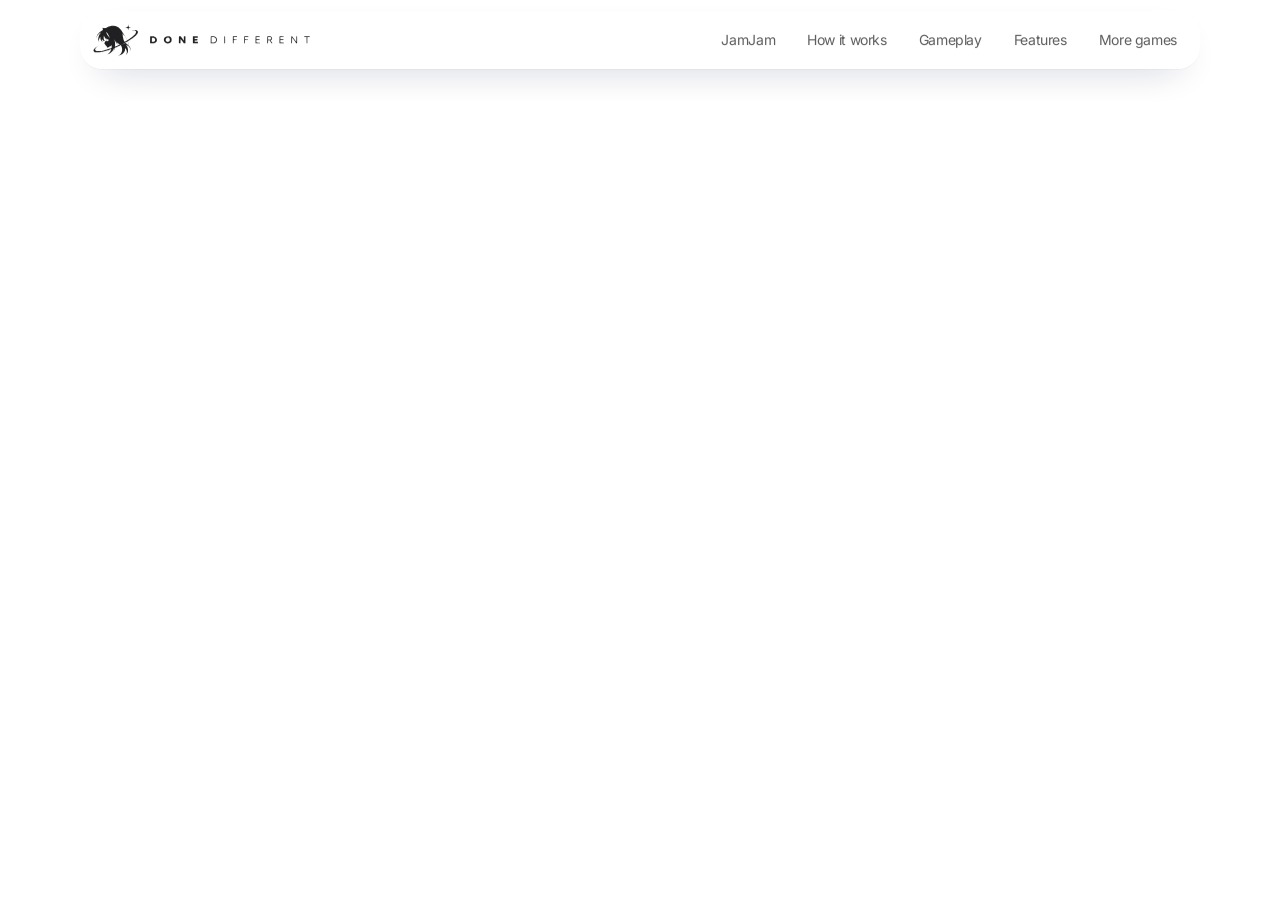
==== commit 29c0f880: "update" ====
--- a/ar/index.html
+++ b/ar/index.html
@@ -1,1967 +1 @@
-<!DOCTYPE html>
-<html lang="ar" dir="rtl">
-<head>
-<meta charset="utf-8">
-<meta name="viewport" content="width=device-width, initial-scale=1">
-<title>Done Different Games — JamJam وNyx وLET ME OUT</title>
-<link rel="alternate" hreflang="en" href="https://games.donedifferent.net/"><link rel="alternate" hreflang="ar" href="https://games.donedifferent.net/ar/"><link rel="alternate" hreflang="pl" href="https://games.donedifferent.net/pl/"><link rel="alternate" hreflang="x-default" href="https://games.donedifferent.net/"><meta property="og:locale" content="ar_AR"><meta property="og:locale:alternate" content="en_US"><meta property="og:locale:alternate" content="pl_PL"><script type="application/ld+json">{"@context": "https://schema.org", "@type": "ProfessionalService", "name": "Done Different", "url": "https://games.donedifferent.net/ar/", "image": "https://games.donedifferent.net/og.png", "areaServed": "Worldwide", "knowsLanguage": ["en", "ar", "pl"]}</script><link rel="canonical" href="https://games.donedifferent.net/ar/">
-<meta name="theme-color" content="#0A6FF4">
-<meta property="og:type" content="website">
-<meta property="og:site_name" content="Done Different Games">
-<meta property="og:url" content="https://games.donedifferent.net/ar/">
-<meta property="og:title" content="Done Different Games — JamJam وNyx وLET ME OUT">
-<meta property="og:description" content="JamJam، لعبة إيقاع وجري تتحول فيها أي أغنية إلى مرحلة. صُنعت يدوياً، دون ذكاء اصطناعي.">
-<meta property="og:image" content="https://games.donedifferent.net/og.png">
-<meta property="og:image:width" content="1200">
-<meta property="og:image:height" content="630">
-<meta property="og:image:alt" content="صورة JamJam مع شعار Done Different">
-<meta name="twitter:card" content="summary_large_image">
-<meta name="twitter:title" content="Done Different Games — JamJam وNyx وLET ME OUT">
-<meta name="twitter:description" content="JamJam، لعبة إيقاع وجري تتحول فيها أي أغنية إلى مرحلة. صُنعت يدوياً، دون ذكاء اصطناعي.">
-<meta name="twitter:image" content="https://games.donedifferent.net/og.png">
-<link rel="icon" type="image/png" href="[data-uri]">
-<link rel="apple-touch-icon" href="../apple-touch-icon.png">
-<meta name="description" content="ألعاب Done Different: لعبة JamJam، حيث تتحول أي أغنية إلى مرحلة، بالإضافة إلى Nyx وLET ME OUT. صُنعت يدوياً بمحرك Godot، دون ذكاء اصطناعي.">
-<link rel="preconnect" href="https://fonts.googleapis.com">
-<link rel="preconnect" href="https://fonts.gstatic.com" crossorigin>
-<link href="https://fonts.googleapis.com/css2?family=Inter:wght@400;500;600;700&family=Montserrat:wght@300;700&family=Tajawal:wght@500;700&display=swap" rel="stylesheet">
-<style>
-:root{
-  /* Layout: centred hero, then wide 1200px sections that alternate light grey and white, one black section for games. */
-  --bg:#FFFFFF;
-  --bg-alt:#F5F5F7;
-  --ink:#1D1D1F;
-  --ink-2:#6E6E73;
-  --line:#D2D2D7;
-  --accent:#0071E3;
-  --font:-apple-system, BlinkMacSystemFont, "SF Pro Display", "SF Pro Text", "Inter", "Segoe UI", Roboto, "Helvetica Neue", Arial, sans-serif;
-  --ar:"Tajawal", "SF Arabic", "Segoe UI", sans-serif;
-  --r:28px;
-  color-scheme:light;
-}
-*{box-sizing:border-box;margin:0;padding:0}
-html{scroll-behavior:smooth;-webkit-text-size-adjust:100%}
-body{background:var(--bg);color:var(--ink);font-family:var(--font);font-size:17px;line-height:1.47;letter-spacing:-0.022em;-webkit-font-smoothing:antialiased;overflow-x:hidden}
-img{max-width:100%;display:block}
-a{color:inherit;text-decoration:none}
-:focus-visible{outline:2px solid var(--accent);outline-offset:3px;border-radius:8px}
-h1,h2,h3{font-weight:600;letter-spacing:-0.03em;line-height:1.07;text-wrap:balance}
-p{text-wrap:pretty}
-.wrap{max-width:1200px;margin:0 auto;padding:0 clamp(18px,4vw,44px)}
-.narrow{max-width:980px}
-
-/* nav */
-.nav{position:sticky;top:0;z-index:50;background:rgba(255,255,255,.72);backdrop-filter:saturate(180%) blur(20px);-webkit-backdrop-filter:saturate(180%) blur(20px);border-bottom:1px solid rgba(0,0,0,.08)}
-.nav .wrap{display:flex;align-items:center;justify-content:space-between;height:52px;gap:20px}
-.nav .name{font-weight:600;font-size:17px;letter-spacing:-0.02em}
-.nav ul{display:flex;list-style:none;gap:28px;align-items:center}
-.nav ul a{font-size:13px;color:rgba(29,29,31,.8);transition:color .2s}
-.nav ul a:hover{color:var(--ink)}
-.pill{display:inline-flex;align-items:center;justify-content:center;gap:6px;border-radius:980px;background:var(--accent);color:#fff;font-size:17px;font-weight:400;padding:12px 22px;min-height:44px;transition:background .2s,transform .2s}
-.pill:hover{background:#0077ED}
-.pill.sm{font-size:13px;padding:6px 14px;min-height:30px}
-.nav ul a.pill{color:#fff}
-.more{color:var(--accent);font-size:17px;display:inline-flex;align-items:center;gap:4px}
-.more:hover{text-decoration:underline}
-.more::after{content:"›";font-size:1.15em;line-height:1;transform:translateY(-1px)}
-.menu-btn{display:none;background:none;border:0;width:44px;height:44px;margin-right:-12px;cursor:pointer;color:var(--ink)}
-.menu-btn span{display:block;width:17px;height:1.5px;background:currentColor;margin:4px auto;transition:transform .3s,opacity .2s}
-@media (max-width:760px){
-  .menu-btn{display:block}
-  .nav ul{position:fixed;inset:52px 0 auto 0;flex-direction:column;align-items:flex-start;gap:0;padding:8px clamp(18px,4vw,44px) 24px;background:rgba(255,255,255,.97);backdrop-filter:blur(20px);border-bottom:1px solid rgba(0,0,0,.08);transform:translateY(-8px);opacity:0;pointer-events:none;transition:opacity .25s,transform .25s}
-  .nav.open ul{opacity:1;transform:none;pointer-events:auto}
-  .nav ul li{width:100%}
-  .nav ul a{display:block;font-size:24px;font-weight:600;padding:10px 0;color:var(--ink)}
-  .nav ul a.pill{display:inline-flex;font-size:17px;font-weight:400;margin-top:12px;padding:12px 22px}
-  .nav.open .menu-btn span:nth-child(1){transform:translateY(5.5px) rotate(45deg)}
-  .nav.open .menu-btn span:nth-child(2){opacity:0}
-  .nav.open .menu-btn span:nth-child(3){transform:translateY(-5.5px) rotate(-45deg)}
-}
-
-/* hero */
-.hero{position:relative;text-align:center;padding:clamp(72px,11vw,132px) 0 clamp(48px,7vw,80px);overflow:hidden;isolation:isolate}
-.hero::before{content:"";position:absolute;inset:-30% -10% auto;height:120%;z-index:-1;background:radial-gradient(40% 40% at 30% 40%,rgba(0,113,227,.10),transparent 70%),radial-gradient(35% 35% at 70% 35%,rgba(255,149,0,.09),transparent 70%),radial-gradient(40% 40% at 55% 70%,rgba(52,199,89,.07),transparent 70%);animation:drift 18s ease-in-out infinite alternate}
-@keyframes drift{to{transform:translate3d(3%,4%,0) scale(1.06)}}
-.hero .hi{font-size:clamp(19px,2.2vw,24px);font-weight:600;color:var(--ink-2);margin-bottom:14px}
-.hero h1{font-size:clamp(44px,8.2vw,96px);font-weight:700;letter-spacing:-0.045em;line-height:1.02;max-width:12ch;margin:0 auto}
-.hero h1 .soft{background:linear-gradient(90deg,#0071E3,#7A5AF8 45%,#FF6B3D);-webkit-background-clip:text;background-clip:text;color:transparent}
-.hero p.lead{font-size:clamp(19px,2.3vw,26px);line-height:1.35;color:var(--ink-2);max-width:34ch;margin:26px auto 0;font-weight:400;letter-spacing:-0.02em}
-.hero .ctas{display:flex;justify-content:center;align-items:center;gap:28px;flex-wrap:wrap;margin-top:34px}
-.load{animation:rise 1s cubic-bezier(.2,.8,.2,1) both}
-.load.d1{animation-delay:.08s}.load.d2{animation-delay:.18s}.load.d3{animation-delay:.28s}
-@keyframes rise{from{opacity:0;transform:translateY(18px)}}
-
-/* logo strip */
-.logos{padding:20px 0 clamp(56px,8vw,96px)}
-.logos-title{text-align:center;color:var(--ink-2);font-size:14px;margin-bottom:26px}
-.marquee{overflow:hidden;-webkit-mask-image:linear-gradient(90deg,transparent,#000 12%,#000 88%,transparent);mask-image:linear-gradient(90deg,transparent,#000 12%,#000 88%,transparent)}
-.track{display:flex;align-items:center;gap:clamp(48px,7vw,88px);width:max-content;animation:scroll 40s linear infinite}
-.marquee:hover .track{animation-play-state:paused}
-@keyframes scroll{to{transform:translateX(-50%)}}
-.lg{flex:0 0 auto;height:56px;display:flex;align-items:center;filter:grayscale(1);opacity:.62;transition:filter .4s,opacity .4s}
-.lg:hover{filter:none;opacity:1}
-.lg img{height:100%;width:auto;object-fit:contain}
-.lg.dark img{filter:brightness(0)}
-.lg.dark:hover img{filter:brightness(0) saturate(1)}
-.lg.round img{border-radius:50%}
-.lg.wide{height:40px}
-.lg.big{height:64px}
-
-/* stats */
-.stats{background:var(--bg-alt);padding:clamp(56px,8vw,96px) 0}
-.stats-grid{display:grid;grid-template-columns:repeat(4,1fr);gap:24px}
-.stat b{display:block;font-size:clamp(40px,5.5vw,64px);font-weight:700;letter-spacing:-0.045em;line-height:1;font-variant-numeric:tabular-nums}
-.stat span{display:block;margin-top:10px;color:var(--ink-2);font-size:17px;max-width:18ch}
-@media (max-width:760px){.stats-grid{grid-template-columns:repeat(2,1fr);gap:36px 20px}}
-
-/* sections */
-section{padding:clamp(72px,10vw,130px) 0}
-.head{margin-bottom:clamp(36px,5vw,56px)}
-.head h2{font-size:clamp(36px,5.6vw,64px);font-weight:700;letter-spacing:-0.04em}
-.head p{font-size:clamp(19px,2vw,24px);color:var(--ink-2);margin-top:14px;max-width:38ch;line-height:1.35;letter-spacing:-0.02em}
-
-/* work tiles */
-.work-grid{display:grid;grid-template-columns:1fr 1fr;gap:20px}
-.tile{position:relative;border-radius:var(--r);overflow:hidden;padding:clamp(28px,4vw,48px);min-height:520px;display:flex;flex-direction:column;background:var(--bg-alt);transition:transform .5s cubic-bezier(.2,.8,.2,1),box-shadow .5s}
-.tile:hover{transform:translateY(-4px);box-shadow:0 30px 60px -30px rgba(0,0,0,.25)}
-.tile.full.t-pest .brand{order:2}
-.tile.full{grid-column:1/-1;min-height:0;display:grid;grid-template-columns:1fr 1fr;gap:clamp(28px,5vw,72px);align-items:center}
-.tile .brand{flex:1;display:grid;place-items:center;min-height:210px;padding:24px 0}
-.tile .brand img{max-height:110px;width:auto;transition:transform .6s cubic-bezier(.2,.8,.2,1)}
-.tile:hover .brand img{transform:scale(1.04)}
-.tile .kind{font-size:14px;font-weight:600;margin-bottom:6px;opacity:.7}
-.tile h3{font-size:clamp(28px,3.2vw,40px);font-weight:700;letter-spacing:-0.035em}
-.tile p{margin-top:10px;font-size:17px;opacity:.78;max-width:44ch}
-.tile ul{list-style:none;margin-top:18px;display:grid;gap:8px;font-size:15px}
-.tile li{display:flex;gap:10px;align-items:baseline;opacity:.86}
-.tile li::before{content:"";flex:0 0 5px;height:5px;border-radius:50%;background:currentColor;opacity:.5;transform:translateY(-3px)}
-.tile .more{margin-top:22px;font-size:17px}
-.tile .tags{display:flex;flex-wrap:wrap;gap:6px;margin-top:18px}
-.tile .tags span{font-size:12px;padding:4px 10px;border-radius:980px;border:1px solid currentColor;opacity:.45}
-/* per-brand surfaces */
-.t-aladdin{background:radial-gradient(80% 90% at 20% 30%,#1B3157,#0A1628 70%);color:#F5F5F7}
-.t-aladdin .kind{color:#F5C842;opacity:1}
-.t-aladdin .more{color:#F5C842}
-.t-aladdin .brand img{max-height:120px;filter:drop-shadow(0 10px 30px rgba(245,200,66,.25))}
-.t-karanfil{background:linear-gradient(160deg,#F7EEE6,#EFE0D3);color:#3A2220}
-.t-karanfil .more{color:#8E4F4A}
-.t-ferragosto{background:linear-gradient(160deg,#FFF8E6,#FBEBC4);color:#3B2A06}
-.t-ferragosto .more{color:#A0700A}
-.t-pest{background:radial-gradient(90% 90% at 80% 10%,#2C3A2A,#171C17 70%);color:#F2F5EE}
-.t-pest .kind{color:#B5DE76;opacity:1}
-.t-pest .more{color:#B5DE76}
-.t-deeb{background:linear-gradient(160deg,#EEF4FA,#DCE8F3);color:#0F2A44}
-.t-deeb .more{color:#1D5C93}
-.t-deeb .brand img{border-radius:50%;box-shadow:0 20px 40px -20px rgba(15,42,68,.5)}
-.t-flick{background:radial-gradient(90% 90% at 80% 0%,#2A2A2C,#111113 70%);color:#F5F5F7}
-.t-flick .kind,.t-flick .more{color:#FBE925;opacity:1}
-.t-flick .brand img{filter:drop-shadow(0 18px 40px rgba(251,233,37,.18))}
-.t-cibo{background:linear-gradient(160deg,#F6F3EA,#ECE6D4);color:#10280E}
-.t-cibo .more{color:#2F6B2A}
-.pest-logo{display:flex;align-items:center;gap:16px}
-.pest-logo .mark{width:92px;height:92px;border-radius:50%;background:#fff;display:grid;place-items:center;box-shadow:0 0 0 4px rgba(150,196,81,.35),0 18px 40px -16px rgba(0,0,0,.7)}
-.pest-logo .mark svg{width:58px;height:58px}
-.pest-logo b{display:block;font-size:30px;font-weight:700;letter-spacing:.14em;color:#fff;line-height:1}
-.pest-logo small{display:block;font-family:var(--ar);font-size:17px;color:#B5DE76;margin-top:8px;font-weight:500}
-@media (max-width:860px){
-  .work-grid{grid-template-columns:1fr}
-  .tile{min-height:0}
-  .tile.full{grid-template-columns:1fr}
-  .tile.full.t-pest .brand{order:0}
-  .tile .brand{min-height:170px}
-}
-
-/* scroll-lit statement */
-.statement{background:var(--bg-alt)}
-.statement p{font-size:clamp(30px,4.6vw,56px);font-weight:600;line-height:1.14;letter-spacing:-0.035em;max-width:22ch}
-.statement .w{color:#C7C7CC;transition:color .35s}
-.statement .w.on{color:var(--ink)}
-
-/* services */
-.svc-grid{display:grid;grid-template-columns:repeat(3,1fr);gap:20px}
-.svc{background:var(--bg-alt);border-radius:var(--r);padding:34px 32px 36px;display:flex;flex-direction:column;gap:12px;transition:background .3s}
-.svc:hover{background:#EDEDF0}
-.svc svg{width:40px;height:40px;stroke:var(--accent);fill:none;stroke-width:1.6;stroke-linecap:round;stroke-linejoin:round;margin-bottom:8px}
-.svc h3{font-size:24px;font-weight:600;letter-spacing:-0.025em;line-height:1.15}
-.svc p{color:var(--ink-2);font-size:17px}
-.svc.hl{background:linear-gradient(160deg,#0B1220,#1B2A4A);color:#F5F5F7;grid-column:span 2}
-.svc.hl p{color:#A1A1A6;max-width:46ch}
-.svc.hl svg{stroke:#64D2FF}
-.svc.hl:hover{background:linear-gradient(160deg,#0E1628,#213459)}
-@media (max-width:980px){.svc-grid{grid-template-columns:1fr 1fr}.svc.hl,.svc.g2{grid-column:span 2}}
-@media (max-width:620px){.svc-grid{grid-template-columns:1fr}.svc.hl,.svc.g2{grid-column:auto}}
-
-/* games */
-.sr{position:absolute;width:1px;height:1px;overflow:hidden;clip:rect(0 0 0 0);white-space:nowrap}
-.games{position:relative;overflow:hidden;isolation:isolate;color:#fff;padding:0 0 clamp(72px,10vw,120px);background:linear-gradient(180deg,#076BFB 0%,#0A6FF4 45%,#0B5FE0 100%)}
-.games::after{content:"";position:absolute;inset:0;z-index:-1;pointer-events:none;opacity:.45;background-image:radial-gradient(circle,rgba(255,255,255,.9) 1px,transparent 1.6px),radial-gradient(circle,rgba(255,255,255,.6) 1px,transparent 1.4px);background-size:120px 120px,70px 70px;background-position:0 0,35px 50px;animation:twinkle 6s ease-in-out infinite alternate}
-@keyframes twinkle{to{opacity:.12;background-position:10px -12px,45px 38px}}
-.jam-art{position:relative;height:clamp(640px,68vw,1000px)}
-.jam-art img{position:absolute;top:0;left:50%;transform:translateX(-50%);height:100%;object-fit:cover;object-position:50% 0}
-.jam-img{width:min(100%,800px);-webkit-mask-image:linear-gradient(180deg,#000 62%,transparent 99%),linear-gradient(90deg,transparent,#000 16%,#000 84%,transparent);-webkit-mask-composite:source-in;mask-image:linear-gradient(180deg,#000 62%,transparent 99%),linear-gradient(90deg,transparent,#000 14%,#000 86%,transparent);mask-composite:intersect}
-.jam-blur{width:100%;z-index:-1;filter:blur(70px) saturate(1.2);opacity:.4;transform:translateX(-50%) scale(1.15);-webkit-mask-image:linear-gradient(180deg,#000 30%,transparent 95%);mask-image:linear-gradient(180deg,#000 30%,transparent 95%)}
-.jam-body{position:relative;text-align:center;margin-top:clamp(-150px,-10vw,-60px)}
-.games .kicker{font-size:clamp(17px,1.8vw,21px);font-weight:600;color:rgba(255,255,255,.85)}
-.games .g-lead{font-size:clamp(24px,3.4vw,40px);font-weight:600;line-height:1.15;letter-spacing:-0.03em;max-width:22ch;margin:12px auto 0;text-wrap:balance;text-shadow:0 4px 24px rgba(0,40,140,.35)}
-.g-list{display:grid;grid-template-columns:repeat(4,1fr);gap:14px;margin-top:clamp(36px,5vw,56px);text-align:left}
-.g{background:rgba(255,255,255,.14);border:1px solid rgba(255,255,255,.28);backdrop-filter:blur(14px);-webkit-backdrop-filter:blur(14px);border-radius:20px;padding:22px 22px 24px}
-.g b{display:block;font-size:18px;font-weight:600;letter-spacing:-0.02em;margin-bottom:6px}
-.g span{color:rgba(255,255,255,.85);font-size:15px}
-@media (max-width:980px){.g-list{grid-template-columns:1fr 1fr}}
-@media (max-width:760px){
-  .jam-art{height:clamp(460px,135vw,620px)}
-  .jam-img{width:100%;-webkit-mask-image:linear-gradient(180deg,#000 55%,transparent 98%);mask-image:linear-gradient(180deg,#000 55%,transparent 98%)}
-  .jam-blur{display:none}
-}
-@media (max-width:520px){.g-list{grid-template-columns:1fr}}
-
-/* timeline */
-.tl{position:relative;max-width:860px}
-.tl::before{content:"";position:absolute;left:0;top:8px;bottom:8px;width:2px;background:var(--line);border-radius:2px}
-.tl-fill{position:absolute;left:0;top:8px;width:2px;height:0;background:var(--accent);border-radius:2px}
-.tl-item{position:relative;display:grid;grid-template-columns:150px 1fr;gap:6px 32px;padding:0 0 44px 36px}
-.tl-item:last-child{padding-bottom:0}
-.tl-item::before{content:"";position:absolute;left:-5px;top:6px;width:12px;height:12px;border-radius:50%;background:var(--bg);border:2px solid var(--line);transition:border-color .4s,background .4s}
-.tl-item.on::before{border-color:var(--accent);background:var(--accent)}
-.tl-date{font-size:15px;font-weight:600;color:var(--ink-2);padding-top:1px;font-variant-numeric:tabular-nums}
-.tl-item.on .tl-date{color:var(--accent)}
-.tl-item h3{font-size:22px;font-weight:600;letter-spacing:-0.025em;line-height:1.2}
-.tl-item p{color:var(--ink-2);margin-top:6px;max-width:56ch}
-@media (max-width:640px){.tl-item{grid-template-columns:1fr;padding-left:28px}}
-
-/* contact */
-.contact{text-align:center;background:var(--bg-alt)}
-.contact h2{font-size:clamp(44px,7.5vw,88px);font-weight:700;letter-spacing:-0.045em}
-.contact p{font-size:clamp(19px,2.2vw,24px);color:var(--ink-2);max-width:36ch;margin:20px auto 0;line-height:1.35}
-.contact .ctas{display:flex;justify-content:center;align-items:center;gap:28px;flex-wrap:wrap;margin-top:34px}
-.copy{background:none;border:0;font:inherit;cursor:pointer;letter-spacing:inherit;padding:0}
-.contact .handle{font-size:17px!important;margin-top:18px;font-size:14px;color:var(--ink-2)}
-
-footer{background:var(--bg-alt);border-top:1px solid var(--line);padding:22px 0 34px;font-size:12px;color:var(--ink-2)}
-footer .wrap{display:flex;justify-content:space-between;gap:12px;flex-wrap:wrap}
-footer .ar{font-family:var(--ar);font-size:13px}
-
-.pre{opacity:0;transform:translateY(40px)}
-.reveal{transition:opacity 1s cubic-bezier(.2,.8,.2,1),transform 1s cubic-bezier(.2,.8,.2,1)}
-@media (prefers-reduced-motion:reduce){
-  *,*::before,*::after{animation:none!important;transition:none!important;scroll-behavior:auto!important}
-  .pre{opacity:1;transform:none}
-  .statement .w{color:var(--ink)}
-}
-/* ---------- pages ---------- */
-.page[hidden]{display:none!important}
-.page.enter{animation:pageIn .6s cubic-bezier(.2,.8,.2,1) both}
-@keyframes pageIn{from{opacity:0;transform:translateY(14px)}}
-.back{display:inline-flex;align-items:center;gap:6px;font-size:15px;color:inherit;opacity:.75;margin-bottom:22px;transition:opacity .2s}
-.back::before{content:"‹";font-size:1.3em;line-height:1}
-.back:hover{opacity:1}
-.head.center{text-align:center}
-.head.center p{margin-left:auto;margin-right:auto}
-.nav ul a.active{color:var(--ink);font-weight:600}
-
-/* buttons get a light sweep on hover */
-.pill{position:relative;overflow:hidden}
-.pill::after{content:"";position:absolute;top:0;left:-60%;width:40%;height:100%;background:linear-gradient(100deg,transparent,rgba(255,255,255,.45),transparent);transform:skewX(-20deg);transition:left .7s}
-.pill:hover::after{left:130%}
-.pill.light{background:#fff;color:#0A5FE0}
-.pill.light:hover{background:#F0F6FF}
-
-/* split headings: words rise in when seen */
-.split .wd{display:inline-block;overflow:hidden;vertical-align:top;padding-bottom:.08em;margin-bottom:-.08em}
-.split .wd>span{display:inline-block;transform:translateY(0);transition:transform .9s cubic-bezier(.2,.8,.2,1),opacity .9s}
-.split.arm .wd>span{transform:translateY(105%);opacity:0}
-.split.arm.in .wd>span{transform:none;opacity:1}
-
-/* ---------- JamJam sky sections ---------- */
-.jam{position:relative;overflow:hidden;isolation:isolate;color:#fff;padding:clamp(64px,8vw,110px) 0;background:linear-gradient(170deg,#0761F2 0%,#0A78F8 50%,#33A8FF 100%)}
-.jam-sparkles{position:absolute;inset:0;z-index:-1;pointer-events:none;background-image:radial-gradient(circle,rgba(255,255,255,.95) 1px,transparent 1.7px),radial-gradient(circle,rgba(255,255,255,.7) 1px,transparent 1.5px),radial-gradient(circle,rgba(190,240,255,.8) 1.4px,transparent 2px);background-size:130px 130px,80px 80px,210px 210px;background-position:0 0,40px 60px,90px 20px;animation:twinkle 5s ease-in-out infinite alternate}
-.jam::before{content:"";position:absolute;inset:0;z-index:-1;background:radial-gradient(40% 50% at 80% 30%,rgba(255,140,215,.35),transparent 70%),radial-gradient(45% 50% at 15% 90%,rgba(130,240,255,.35),transparent 70%)}
-.jam-grid{display:grid;grid-template-columns:1fr 1fr;gap:clamp(24px,5vw,64px);align-items:center}
-.jam-logo{width:min(100%,560px);height:auto;margin-left:-3%;-webkit-mask-image:radial-gradient(ellipse 52% 50% at 50% 50%,#000 62%,transparent 100%);mask-image:radial-gradient(ellipse 52% 50% at 50% 50%,#000 62%,transparent 100%);animation:bob 5s ease-in-out infinite;filter:drop-shadow(0 10px 30px rgba(0,30,120,.25))}
-@keyframes bob{50%{transform:translateY(-8px) rotate(-.6deg)}}
-.jam-lead{font-size:clamp(22px,2.6vw,32px);font-weight:600;line-height:1.2;letter-spacing:-0.03em;max-width:20ch;margin-top:6px;text-shadow:0 4px 20px rgba(0,40,140,.3)}
-.jam-ctas{margin-top:28px}
-.jam-char{margin:0;position:relative;justify-self:end;width:min(100%,560px)}
-.jam-char img{width:100%;height:auto;display:block;border-radius:0;-webkit-mask-image:linear-gradient(180deg,transparent 0,#000 14%,#000 70%,transparent 100%),linear-gradient(90deg,transparent 0,#000 18%,#000 92%,transparent 100%);-webkit-mask-composite:source-in;mask-image:linear-gradient(180deg,transparent 0,#000 14%,#000 70%,transparent 100%),linear-gradient(90deg,transparent 0,#000 18%,#000 92%,transparent 100%);mask-composite:intersect;animation:float 7s ease-in-out infinite}
-@keyframes float{50%{transform:translateY(-12px)}}
-.jam-hero{padding-top:clamp(40px,6vw,72px)}
-.jam-hero .jam-char{width:min(100%,640px)}
-@media (max-width:860px){
-  .jam-grid{grid-template-columns:1fr}
-  .jam-char{order:-1;justify-self:center;width:min(100%,460px);margin-bottom:-60px}
-  .jam-char img{-webkit-mask-image:linear-gradient(180deg,transparent 0,#000 12%,#000 62%,transparent 100%);mask-image:linear-gradient(180deg,transparent 0,#000 12%,#000 62%,transparent 100%)}
-  .jam-copy{text-align:center;position:relative}
-  .jam-logo{margin:0 auto}
-  .jam-lead{margin-left:auto;margin-right:auto}
-  .badges{justify-content:center}
-}
-
-/* store badges */
-.badges{display:flex;flex-wrap:wrap;gap:12px;margin-top:24px}
-.badge{display:inline-flex;align-items:center;gap:10px;padding:10px 16px 10px 12px;border-radius:14px;line-height:1.05;font-weight:600;font-size:17px;letter-spacing:-0.01em}
-.badge svg{width:28px;height:28px;flex:0 0 auto}
-.badge small{display:block;font-size:11px;font-weight:500;opacity:.75;letter-spacing:0}
-.badge.steam{background:#0E1B2C;color:#fff;box-shadow:0 10px 30px -12px rgba(0,0,0,.6)}
-.badge.godot{background:rgba(255,255,255,.16);border:1px solid rgba(255,255,255,.35);backdrop-filter:blur(10px);-webkit-backdrop-filter:blur(10px)}
-.badge.godot svg{color:#fff}
-
-/* games page */
-.how{background:var(--bg)}
-.steps{list-style:none;display:grid;grid-template-columns:repeat(4,1fr);gap:16px;counter-reset:s}
-.steps li{position:relative;background:var(--bg-alt);border-radius:22px;padding:28px 24px 30px;display:flex;flex-direction:column;gap:6px}
-.steps .n{width:36px;height:36px;border-radius:50%;display:grid;place-items:center;background:linear-gradient(135deg,#0A78F8,#FF6FC4);color:#fff;font-weight:700;font-size:16px;margin-bottom:10px}
-.steps b{font-size:20px;letter-spacing:-0.02em}
-.steps span:last-child{color:var(--ink-2)}
-.steps li:not(:last-child)::after{content:"";position:absolute;top:46px;right:-14px;width:12px;height:2px;background:var(--line)}
-@media (max-width:900px){.steps{grid-template-columns:1fr 1fr}.steps li::after{display:none}}
-@media (max-width:520px){.steps{grid-template-columns:1fr}}
-.feats{background:var(--bg-alt)}
-.feat-grid{display:grid;grid-template-columns:repeat(3,1fr);gap:16px}
-.ft{background:#fff;border-radius:22px;padding:26px 24px 28px;display:flex;flex-direction:column;gap:6px;transition:transform .4s cubic-bezier(.2,.8,.2,1),box-shadow .4s}
-.ft:hover{transform:translateY(-4px);box-shadow:0 24px 50px -28px rgba(10,95,224,.45)}
-.ft i{width:44px;height:44px;border-radius:12px;display:grid;place-items:center;margin-bottom:8px;background:linear-gradient(135deg,#E6F2FF,#FFE7F5)}
-.ft i svg{width:24px;height:24px;stroke:#0A6FF0;fill:none;stroke-width:1.7;stroke-linecap:round;stroke-linejoin:round}
-.ft b{font-size:19px;letter-spacing:-0.02em}
-.ft span{color:var(--ink-2);font-size:16px}
-@media (max-width:900px){.feat-grid{grid-template-columns:1fr 1fr}}
-@media (max-width:560px){.feat-grid{grid-template-columns:1fr}}
-.mg-grid{display:grid;grid-template-columns:repeat(3,1fr);gap:20px}
-.mg{background:var(--bg-alt);border-radius:24px;overflow:hidden;display:flex;flex-direction:column;transition:transform .5s cubic-bezier(.2,.8,.2,1),box-shadow .5s}
-.mg:hover{transform:translateY(-5px);box-shadow:0 30px 60px -30px rgba(0,0,0,.35)}
-.mg-shot{aspect-ratio:16/9;overflow:hidden;background:#111}
-.mg-shot img{width:100%;height:100%;object-fit:cover;image-rendering:pixelated;transition:transform 1.2s cubic-bezier(.2,.8,.2,1)}
-.mg:hover .mg-shot img{transform:scale(1.06)}
-.mg-body{padding:22px 24px 26px;display:flex;flex-direction:column;gap:6px;flex:1}
-.mg-kind{font-size:13px;font-weight:600;color:var(--accent)}
-.mg h3{font-size:24px;letter-spacing:-0.03em}
-.mg p{color:var(--ink-2);font-size:16px}
-.mg .more{margin-top:auto;padding-top:10px;font-size:16px}
-.small-list{display:grid;grid-template-columns:repeat(3,1fr);gap:12px;margin-top:20px}
-.sl{display:flex;flex-direction:column;gap:2px;padding:18px 20px;border-radius:18px;border:1px solid var(--line);transition:border-color .3s,background .3s}
-.sl:hover{border-color:var(--accent);background:#F5F9FF}
-.sl b{font-size:16px}
-.sl span{font-size:14px;color:var(--ink-2)}
-@media (max-width:900px){.mg-grid,.small-list{grid-template-columns:1fr 1fr}}
-@media (max-width:560px){.mg-grid,.small-list{grid-template-columns:1fr}}
-
-/* systems page */
-.sys-hero{text-align:center;padding:clamp(56px,8vw,110px) 0 clamp(32px,4vw,48px);position:relative;overflow:hidden;isolation:isolate}
-.sys-hero::before{content:"";position:absolute;inset:-20% -10% auto;height:130%;z-index:-1;background:radial-gradient(35% 40% at 30% 40%,rgba(0,113,227,.12),transparent 70%),radial-gradient(30% 35% at 72% 45%,rgba(52,199,89,.10),transparent 70%);animation:drift 16s ease-in-out infinite alternate}
-.sys-hero h1{font-size:clamp(44px,7.5vw,88px);font-weight:700;letter-spacing:-0.045em;max-width:14ch;margin:0 auto}
-.sys-hero .lead{font-size:clamp(19px,2.2vw,24px);color:var(--ink-2);max-width:40ch;margin:22px auto 0;line-height:1.35}
-.sys-nav{display:flex;flex-wrap:wrap;justify-content:center;gap:10px;margin-top:32px}
-.sys-nav a{padding:9px 16px;border-radius:980px;background:var(--bg-alt);font-size:14px;transition:background .2s,color .2s}
-.sys-nav a:hover{background:var(--accent);color:#fff}
-.sys{padding:clamp(64px,8vw,110px) 0}
-.sys.alt{background:var(--bg-alt)}
-.sys-grid{display:grid;grid-template-columns:1fr 1fr;gap:clamp(36px,6vw,90px);align-items:center}
-.sys-grid.rev .sys-art{order:-1}
-.sys-kind{font-size:15px;font-weight:600;color:var(--accent);margin-bottom:8px}
-.sys h2{font-size:clamp(36px,5vw,56px);font-weight:700;letter-spacing:-0.04em}
-.sys-copy>p{font-size:clamp(18px,1.8vw,21px);color:var(--ink-2);margin-top:14px;max-width:40ch;line-height:1.4}
-.ticks{list-style:none;margin-top:24px;display:grid;gap:12px}
-.ticks li{display:flex;gap:12px;align-items:flex-start;font-size:17px}
-.ticks li::before{content:"";flex:0 0 22px;height:22px;border-radius:50%;margin-top:1px;background:var(--accent) url("data:image/svg+xml;utf8,<svg xmlns='http://www.w3.org/2000/svg' viewBox='0 0 24 24'><path d='M6 12.5l4 4 8-9' fill='none' stroke='white' stroke-width='2.6' stroke-linecap='round' stroke-linejoin='round'/></svg>") center/14px no-repeat}
-.sys-art{position:relative;min-height:480px;display:grid;place-items:center;border-radius:32px;background:linear-gradient(160deg,#EEF4FF,#F7F2FF);overflow:hidden}
-.sys.alt .sys-art{background:linear-gradient(160deg,#FFFFFF,#EEF3FA)}
-@media (max-width:860px){.sys-grid{grid-template-columns:1fr}.sys-grid.rev .sys-art{order:0}.sys-art{min-height:460px}}
-/* illustration pieces */
-.receipt,.plan,.dash{width:min(76%,310px);background:#fff;border-radius:20px;padding:22px 22px 18px;box-shadow:0 30px 60px -30px rgba(20,40,90,.35);font-size:15px}
-.r-head,.p-head,.d-head{display:flex;justify-content:space-between;align-items:center;margin-bottom:14px}
-.r-head span,.p-head span{color:var(--ink-2);font-size:13px}
-.r-line,.r-total,.p-row{display:flex;justify-content:space-between;padding:7px 0;border-bottom:1px dashed var(--line);font-variant-numeric:tabular-nums}
-.r-line.dim{color:var(--ink-2)}
-.r-total{border:0;font-weight:700;font-size:18px;padding-top:12px}
-.r-bars{height:34px;margin-top:10px;background:repeating-linear-gradient(90deg,#1D1D1F 0 2px,transparent 2px 4px,#1D1D1F 4px 5px,transparent 5px 8px);opacity:.8;border-radius:3px}
-.sys-art .r-line,.sys-art .r-total,.sys-art .d-row{transition:opacity .5s,transform .5s}
-.sys-art.arm .r-line,.sys-art.arm .r-total,.sys-art.arm .d-row{opacity:0;transform:translateY(8px)}
-.float-card{position:absolute;background:rgba(255,255,255,.85);backdrop-filter:blur(12px);-webkit-backdrop-filter:blur(12px);border-radius:16px;padding:12px 16px;box-shadow:0 20px 40px -20px rgba(20,40,90,.4);display:flex;flex-direction:column;animation:float 6s ease-in-out infinite}
-.float-card small{font-size:12px;color:var(--ink-2)}
-.float-card b{font-size:18px;letter-spacing:-0.02em}
-.c1{top:3%;right:4%}
-.c2{bottom:3%;left:4%;animation-delay:-3s}
-.c2 b{color:#1E9E4A}
-.c3{top:6%;right:5%;animation-delay:-2s}
-.spark{display:block;width:90px;height:26px;margin-top:4px;background:linear-gradient(transparent 60%,rgba(0,113,227,.15) 60%),url("data:image/svg+xml;utf8,<svg xmlns='http://www.w3.org/2000/svg' viewBox='0 0 90 26'><polyline points='0,22 15,18 30,20 45,10 60,13 75,5 90,7' fill='none' stroke='%230071E3' stroke-width='2.2' stroke-linecap='round' stroke-linejoin='round'/></svg>") center/contain no-repeat}
-.p-dots{display:flex;gap:8px;margin-bottom:12px}
-.p-dots i{flex:1;height:8px;border-radius:4px;background:var(--line)}
-.p-dots i.ok{background:#34C759}
-.p-dots i.now{background:var(--accent);animation:pulseDot 1.6s ease-in-out infinite}
-@keyframes pulseDot{50%{opacity:.45}}
-.p-bar{height:8px;border-radius:4px;background:var(--bg-alt);margin-top:14px;overflow:hidden}
-.p-bar span{display:block;height:100%;background:linear-gradient(90deg,#34C759,#0A84FF);border-radius:4px;transition:width 1.4s cubic-bezier(.2,.8,.2,1)}
-.sys-art.arm .p-bar span{width:0!important}
-.phone{width:220px;height:400px;border-radius:40px;background:#1D1D1F;padding:12px;box-shadow:0 40px 80px -30px rgba(20,40,90,.55);animation:float 7s ease-in-out infinite}
-.ph-top{height:22px;display:grid;place-items:center}
-.ph-top span{width:70px;height:18px;border-radius:10px;background:#000}
-.ph-body{height:calc(100% - 22px);border-radius:30px;background:linear-gradient(180deg,#F5F9FF,#fff);display:flex;flex-direction:column;align-items:center;justify-content:center;gap:4px;text-align:center;padding:16px}
-.ph-body small{color:var(--ink-2);font-size:12px}
-.ph-body b{font-size:20px;color:#1E9E4A}
-.ph-time{font-size:34px;font-weight:700;letter-spacing:-0.04em;font-variant-numeric:tabular-nums}
-.qr{width:116px;height:116px;margin:12px 0 8px;display:grid;grid-template-columns:repeat(11,1fr);gap:1px;padding:6px;background:#fff;border-radius:10px;box-shadow:0 0 0 1px var(--line)}
-.qr i{background:#1D1D1F;border-radius:1px;transition:opacity .35s}
-.qr i.off{opacity:0}
-.ph-loc{font-size:12px;color:var(--accent);display:flex;align-items:center;gap:4px}
-.ph-loc::before{content:"";width:7px;height:7px;border-radius:50%;background:#34C759;box-shadow:0 0 0 4px rgba(52,199,89,.2)}
-.d-pill{font-size:12px;background:var(--accent);color:#fff;padding:3px 9px;border-radius:980px}
-.d-row{display:flex;align-items:center;gap:10px;padding:10px 0;border-bottom:1px solid var(--bg-alt)}
-.d-row i{width:30px;height:30px;border-radius:8px;background:linear-gradient(135deg,#DDE9FF,#F1E6FF)}
-.d-row span{flex:1}
-.d-row em{font-style:normal;font-size:12px;padding:3px 9px;border-radius:980px}
-.d-row .g{background:#E3F7E9;color:#1E7D3C}
-.d-row .y{background:#FFF3D6;color:#946200}
-.d-row .b{background:#E5F0FF;color:#0A5FE0}
-
-/* parallax helper */
-.tile .brand{will-change:transform}
-
-/* ---------- JamJam with full-bleed pixel art ---------- */
-.jam{min-height:clamp(560px,52vw,820px);display:flex;align-items:center;background:#0A6FF4}
-.jam-bg{position:absolute;inset:0;z-index:-2;overflow:hidden}
-.jam-bg img{width:100%;height:100%;object-fit:cover;object-position:62% 45%;image-rendering:pixelated;animation:kenburns 22s ease-in-out infinite alternate}
-@keyframes kenburns{to{transform:scale(1.06) translate(-1%,-1%)}}
-.jam::before{z-index:-1;background:linear-gradient(90deg,rgba(4,52,190,.82) 0%,rgba(6,80,220,.55) 34%,rgba(8,110,250,0) 62%),linear-gradient(0deg,rgba(4,52,190,.35),transparent 40%)}
-.jam-sparkles{z-index:-1;opacity:.55}
-.jam .jam-grid{grid-template-columns:minmax(0,560px);width:100%}
-.jam-logo{width:min(100%,524px);height:auto;margin-left:-6px;image-rendering:pixelated;-webkit-mask-image:none;mask-image:none;filter:drop-shadow(0 8px 0 rgba(0,20,90,.25)) drop-shadow(0 18px 30px rgba(0,30,120,.35))}
-.badge.noai{background:rgba(255,255,255,.92);color:#0A3FA8}
-@media (max-width:860px){
-  .jam{display:block;min-height:0;padding:0 0 56px}
-  .jam-bg{position:relative;inset:auto;height:clamp(300px,78vw,460px);-webkit-mask-image:linear-gradient(180deg,#000 70%,transparent);mask-image:linear-gradient(180deg,#000 70%,transparent)}
-  .jam-bg img{object-position:64% 50%}
-  .jam::before{background:none}
-  .jam .jam-grid{grid-template-columns:1fr;margin-top:-56px;position:relative}
-  .jam-logo{width:min(88%,420px)}
-}
-.mg-grid{grid-template-columns:repeat(2,1fr)}
-@media (max-width:620px){.mg-grid{grid-template-columns:1fr}}
-.mg-shot video,.mg-shot img{width:100%;height:100%;object-fit:cover;display:block}
-@media (max-width:860px){.jam .back{display:none}}
-a.inline{color:var(--accent)}
-a.inline:hover{text-decoration:underline}
-/* beatmap generator visual */
-.gen{background:#0B0F1A;border-radius:28px;padding:22px 22px 18px;color:#E8ECF5;box-shadow:0 40px 80px -40px rgba(10,40,120,.6);overflow:hidden}
-.gen-top{display:flex;justify-content:space-between;align-items:center;gap:16px;flex-wrap:wrap;padding:4px 6px 16px}
-.gen-title{display:flex;align-items:center;gap:10px;font-weight:600;font-size:16px}
-.rec{width:9px;height:9px;border-radius:50%;background:#FF453A;box-shadow:0 0 0 0 rgba(255,69,58,.6);animation:recp 1.6s infinite}
-@keyframes recp{70%{box-shadow:0 0 0 8px rgba(255,69,58,0)}100%{box-shadow:0 0 0 0 rgba(255,69,58,0)}}
-.gen-stats{display:flex;gap:clamp(14px,3vw,34px);flex-wrap:wrap}
-.gen-stats div{display:flex;flex-direction:column;line-height:1.15}
-.gen-stats small{font-size:11px;color:#8A93A8}
-.gen-stats b{font-size:18px;font-variant-numeric:tabular-nums;letter-spacing:-0.01em}
-#gen-canvas{display:block;width:100%;height:clamp(300px,34vw,420px);border-radius:16px;background:#070A12}
-.gen-legend{display:flex;flex-wrap:wrap;gap:8px 18px;padding:14px 6px 2px;font-size:13px;color:#A6AEC2;align-items:center}
-.gen-legend span::before{content:"";display:inline-block;width:10px;height:10px;border-radius:3px;margin-right:7px;vertical-align:-1px}
-.gen-legend .l1::before{background:#64D2FF}.gen-legend .l2::before{background:#FFD60A}.gen-legend .l3::before{background:#FF6FC4}.gen-legend .l4::before{background:#30D158}
-.gen-legend em{margin-left:auto;font-style:normal;font-size:12px;color:#6B7488}
-.pipe{list-style:none;display:grid;grid-template-columns:repeat(4,1fr);gap:16px;margin-top:20px}
-.pipe li{background:var(--bg-alt);border-radius:20px;padding:22px 22px 24px;display:flex;flex-direction:column;gap:6px;position:relative;overflow:hidden}
-.pipe li::before{content:"";position:absolute;left:0;top:0;height:3px;width:0;background:linear-gradient(90deg,#64D2FF,#FF6FC4);transition:width 1s cubic-bezier(.2,.8,.2,1)}
-.pipe li.in::before{width:100%}
-.pipe .n{font-size:13px;font-weight:700;color:var(--accent);font-variant-numeric:tabular-nums}
-.pipe b{font-size:19px;letter-spacing:-0.02em}
-.pipe span:last-child{color:var(--ink-2);font-size:15px}
-@media (max-width:900px){.pipe{grid-template-columns:1fr 1fr}}
-@media (max-width:520px){.pipe{grid-template-columns:1fr}.gen{padding:16px 12px 12px;border-radius:22px}.gen-legend em{margin-left:0}}
-
-/* ---------- timeline stat ---------- */
-.tl-stat{display:inline-flex;align-items:baseline;gap:10px;margin-top:12px;padding:10px 16px;border-radius:14px;background:linear-gradient(135deg,#EEF5FF,#F6EEFF)}
-.tl-stat b{font-size:26px;font-weight:700;letter-spacing:-0.03em;font-variant-numeric:tabular-nums;background:linear-gradient(90deg,#0071E3,#7A5AF8);-webkit-background-clip:text;background-clip:text;color:transparent}
-.tl-stat span{font-size:14px;color:var(--ink-2)}
-
-/* ---------- floating nav ---------- */
-main#top{padding-top:76px}
-.nav{position:fixed;top:12px;left:50%;right:auto;width:min(1120px,calc(100% - 24px));transform:translateX(-50%);border:1px solid rgba(255,255,255,.7);border-radius:22px;background:rgba(255,255,255,.68);backdrop-filter:saturate(180%) blur(22px);-webkit-backdrop-filter:saturate(180%) blur(22px);box-shadow:0 1px 0 rgba(0,0,0,.04),0 14px 40px -20px rgba(20,40,90,.35);transition:transform .55s cubic-bezier(.2,.8,.2,1),width .55s cubic-bezier(.2,.8,.2,1),background .3s,box-shadow .3s;animation:navIn 1s cubic-bezier(.2,.8,.2,1) both}
-@keyframes navIn{from{opacity:0;transform:translate(-50%,-140%)}}
-.nav.scrolled{width:min(900px,calc(100% - 24px));background:rgba(255,255,255,.82);box-shadow:0 1px 0 rgba(0,0,0,.05),0 18px 50px -22px rgba(20,40,90,.45)}
-.nav.away{transform:translate(-50%,-160%)}
-.nav .wrap{height:56px;max-width:none;padding:0 8px 0 12px}
-.nav .name{display:flex;align-items:center;gap:10px;font-size:16px}
-.mark{--a:0deg;width:32px;height:32px;border-radius:10px;padding:2px;background:conic-gradient(from var(--a),#0071E3,#7A5AF8,#FF6B3D,#FFD60A,#34C759,#0071E3);animation:spinA 6s linear infinite;box-shadow:0 6px 16px -6px rgba(122,90,248,.6)}
-.mark span{display:grid;place-items:center;width:100%;height:100%;border-radius:8px;background:#1D1D1F;color:#fff;font-size:12px;font-weight:700;letter-spacing:.02em}
-@property --a{syntax:'<angle>';inherits:false;initial-value:0deg}
-@keyframes spinA{to{--a:360deg}}
-.nav .name:hover .mark{animation-duration:1.5s}
-.nav ul{position:relative;gap:4px}
-.nav ul li{position:relative;z-index:1}
-.nav ul a:not(.pill){display:block;padding:8px 14px;border-radius:980px;font-size:14px;color:rgba(29,29,31,.72);transition:color .25s}
-.nav ul a:not(.pill):hover,.nav ul a.active{color:var(--ink)}
-.nav ul a.active{font-weight:600}
-.nav ul li.cta{margin-left:6px}
-.nav ul a.pill.sm{padding:9px 16px;font-size:14px;min-height:36px}
-.nav-ind{position:absolute;top:50%;left:0;width:0;height:36px;border-radius:980px;background:rgba(0,0,0,.06);transform:translateY(-50%);opacity:0;transition:left .5s cubic-bezier(.3,1.25,.45,1),width .5s cubic-bezier(.3,1.25,.45,1),opacity .25s;z-index:0;pointer-events:none}
-.nav-prog{position:absolute;left:22px;right:22px;bottom:-1px;height:2px;border-radius:2px;background:linear-gradient(90deg,#0071E3,#7A5AF8,#FF6B3D);transform-origin:left;transform:scaleX(var(--p,0));opacity:.85;pointer-events:none}
-/* mobile sheet */
-.sheet{position:fixed;inset:0;z-index:45;display:flex;flex-direction:column;justify-content:space-between;padding:100px 28px 36px;background:rgba(255,255,255,.9);backdrop-filter:saturate(180%) blur(26px);-webkit-backdrop-filter:saturate(180%) blur(26px);opacity:0;visibility:hidden;transition:opacity .35s,visibility .35s}
-.sheet.open{opacity:1;visibility:visible}
-.sheet nav{display:flex;flex-direction:column;gap:2px}
-.sheet nav a{font-size:clamp(34px,10vw,44px);font-weight:700;letter-spacing:-0.04em;line-height:1.15;padding:6px 0;display:flex;align-items:center;justify-content:space-between;opacity:0;transform:translateY(24px);transition:opacity .5s,transform .6s cubic-bezier(.2,.8,.2,1),color .2s}
-.sheet nav a::after{content:"›";font-weight:400;color:var(--ink-2);font-size:.7em;transition:transform .3s}
-.sheet nav a:active::after{transform:translateX(6px)}
-.sheet nav a.active{background:linear-gradient(90deg,#0071E3,#7A5AF8);-webkit-background-clip:text;background-clip:text;color:transparent}
-.sheet.open nav a{opacity:1;transform:none}
-.sheet .sheet-foot{display:flex;flex-direction:column;gap:14px;opacity:0;transform:translateY(16px);transition:opacity .5s .35s,transform .6s .35s cubic-bezier(.2,.8,.2,1)}
-.sheet.open .sheet-foot{opacity:1;transform:none}
-.sheet .sheet-foot .pill{align-self:flex-start}
-.sheet .sheet-foot small{color:var(--ink-2);font-size:14px}
-body.locked{overflow:hidden}
-.menu-btn{position:relative;width:44px;height:44px;margin-right:0;border-radius:14px;transition:background .2s}
-.menu-btn:active{background:rgba(0,0,0,.06)}
-.menu-btn span{position:absolute;left:13px;width:18px;height:2px;margin:0;border-radius:2px;background:currentColor;transition:transform .45s cubic-bezier(.3,1.3,.5,1),opacity .25s,top .3s}
-.menu-btn span:nth-child(1){top:16px}.menu-btn span:nth-child(2){top:21px}.menu-btn span:nth-child(3){top:26px}
-.nav.open .menu-btn span:nth-child(1){top:21px;transform:rotate(45deg)}
-.nav.open .menu-btn span:nth-child(2){opacity:0;transform:scaleX(.2)}
-.nav.open .menu-btn span:nth-child(3){top:21px;transform:rotate(-45deg)}
-@media (max-width:760px){
-  .nav{top:10px;width:calc(100% - 20px);border-radius:20px}
-  .nav.scrolled{width:calc(100% - 28px)}
-  .nav .wrap{height:54px}
-  .nav ul{display:none!important}
-  .nav-prog{left:16px;right:16px}
-  main#top{padding-top:72px}
-}
-@media (min-width:761px){.sheet{display:none}}
-@media (prefers-reduced-motion:reduce){.mark{animation:none}.nav{animation:none}}
-.nav ul li.nav-ind{position:absolute;z-index:0}
-
-/* ---------- journey with logos ---------- */
-.tl{max-width:920px}
-.tl-item{grid-template-columns:120px 1fr;padding-bottom:22px}
-.tl-item::before{top:22px}
-.tl-date{padding-top:18px}
-.tl-card{background:var(--bg-alt);border-radius:22px;padding:18px 22px 20px;transition:transform .45s cubic-bezier(.2,.8,.2,1),box-shadow .45s,background .3s}
-.tl-card:hover{transform:translateX(6px);background:#fff;box-shadow:0 24px 50px -30px rgba(20,40,90,.4)}
-.tl-head{display:flex;align-items:center;gap:14px;margin-bottom:8px}
-.tl-head small{display:block;font-size:13px;color:var(--ink-2);font-weight:500;line-height:1.2}
-.tl-head h3{font-size:20px;margin-top:2px}
-.tl-logo{flex:0 0 auto;min-width:52px;height:52px;padding:0 10px;border-radius:14px;background:#fff;display:grid;place-items:center;box-shadow:0 0 0 1px rgba(0,0,0,.06),0 6px 16px -10px rgba(0,0,0,.25);transition:transform .45s cubic-bezier(.3,1.3,.5,1)}
-.tl-logo.wide{padding:0 14px}
-.tl-logo.dark{background:#0A1628}
-.tl-logo.sky{background:linear-gradient(135deg,#0A6FF4,#3FB2FF)}
-.tl-logo.multi{display:flex;gap:10px;padding:0 12px}
-.tl-logo img{display:block}
-.tl-card:hover .tl-logo{transform:scale(1.06) rotate(-2deg)}
-.tl-item.on .tl-logo{animation:pop .7s cubic-bezier(.3,1.4,.5,1) both}
-@keyframes pop{0%{transform:scale(.6);opacity:0}100%{transform:none;opacity:1}}
-.tl-item p{margin-top:0}
-@media (max-width:640px){
-  .tl-item{grid-template-columns:1fr;padding-left:24px}
-  .tl-date{padding-top:0}
-  .tl-item::before{top:4px}
-  .tl-card{padding:16px 16px 18px}
-  .tl-head h3{font-size:18px}
-  .tl-logo.multi{gap:6px}
-  .tl-head:has(.tl-logo.wide),.tl-head:has(.tl-logo.multi){flex-direction:column;align-items:flex-start;gap:10px}
-}
-
-/* ---------- toolbox ---------- */
-.toolbox{background:var(--bg-alt)}
-.tools{display:grid;grid-template-columns:repeat(auto-fill,minmax(130px,1fr));gap:12px}
-.tool{display:flex;flex-direction:column;align-items:center;gap:10px;padding:22px 12px 18px;border-radius:20px;background:#fff;font-size:14px;font-weight:500;color:var(--ink-2);transition:transform .45s cubic-bezier(.3,1.3,.5,1),box-shadow .45s,color .3s}
-.tool svg{transition:transform .5s cubic-bezier(.3,1.3,.5,1)}
-.tool:hover{transform:translateY(-6px);color:var(--ink);box-shadow:0 22px 40px -24px var(--c)}
-.tool:hover svg{transform:scale(1.15) rotate(-6deg)}
-.langs{display:flex;flex-wrap:wrap;gap:12px;margin-top:20px}
-.lang{display:flex;flex-direction:column;padding:14px 20px;border-radius:18px;background:#fff;font-size:13px;color:var(--ink-2);min-width:150px}
-.lang b{font-size:20px;color:var(--ink);letter-spacing:-0.02em}
-
-a.tool{text-decoration:none}
-
-/* game clips */
-.mg-shot{position:relative}
-.mg-vid{width:100%;height:100%;object-fit:cover;display:block;image-rendering:pixelated;transition:transform 1.2s cubic-bezier(.2,.8,.2,1)}
-.mg:hover .mg-vid{transform:scale(1.04)}
-.mg-live,.mg-chip{position:absolute;top:14px;display:inline-flex;align-items:center;gap:6px;padding:6px 11px;border-radius:999px;font-size:12px;font-weight:600;color:#fff;background:rgba(10,12,20,.55);backdrop-filter:blur(12px);-webkit-backdrop-filter:blur(12px);border:1px solid rgba(255,255,255,.16)}
-.mg-live{left:14px;top:auto;bottom:14px}
-.mg-live i{width:7px;height:7px;border-radius:50%;background:#34C759;box-shadow:0 0 0 0 rgba(52,199,89,.6);animation:live 1.8s infinite}
-.mg-chip{right:14px}
-.mg-chip svg{width:14px;height:14px}
-@keyframes live{0%{box-shadow:0 0 0 0 rgba(52,199,89,.6)}100%{box-shadow:0 0 0 9px rgba(52,199,89,0)}}
-/* journey logos wait for scroll */
-.tl-item:not(.on) .tl-logo{opacity:0;transform:scale(.6)}
-
-/* ---------- hero rotating line ---------- */
-.hero h1{max-width:none}
-.rot{display:block;position:relative;height:1.12em;margin-top:.02em}
-.rot-w{position:absolute;left:50%;top:0;transform:translateX(-50%);white-space:nowrap}
-.rot-w.js{background:none;-webkit-background-clip:border-box;background-clip:border-box;color:inherit}
-.rot-w .ch{display:inline-block;color:transparent;-webkit-background-clip:text;background-clip:text;background-image:linear-gradient(90deg,#0071E3,#7A5AF8 45%,#FF6B3D);will-change:transform,opacity,filter}
-.rot-w .ch.sp{width:.26em}
-.rot-w.in .ch{animation:chIn .8s cubic-bezier(.2,.9,.25,1) both}
-.rot-w.out .ch{animation:chOut .5s cubic-bezier(.5,0,.75,0) both}
-@keyframes chIn{from{opacity:0;transform:translateY(.45em) rotateX(-70deg);filter:blur(8px)}}
-@keyframes chOut{to{opacity:0;transform:translateY(-.4em) rotateX(60deg);filter:blur(8px)}}
-@media (max-width:640px){.hero h1{font-size:clamp(34px,10.4vw,56px)}}
-@media (prefers-reduced-motion:reduce){.rot-w .ch{animation:none!important}}
-
-/* ---------- tile links ---------- */
-.tile-links{display:flex;flex-wrap:wrap;gap:6px 26px;margin-top:22px}
-.tile-links .more{margin-top:0}
-
-/* ---------- problems solved ---------- */
-.solved{background:var(--bg-alt)}
-.pb-grid{display:grid;grid-template-columns:repeat(3,1fr);gap:16px}
-.pb{background:#fff;border-radius:24px;padding:26px 26px 24px;display:flex;flex-direction:column;gap:12px;transition:transform .5s cubic-bezier(.2,.8,.2,1),box-shadow .5s}
-.pb:hover{transform:translateY(-4px);box-shadow:0 26px 50px -30px rgba(20,40,90,.35)}
-.pb-tag{font-size:13px;font-weight:600;color:var(--accent)}
-.pb h3{font-size:22px;letter-spacing:-0.025em;line-height:1.2}
-.pb-row{display:grid;grid-template-columns:64px 1fr;gap:10px;align-items:start;padding-top:12px;border-top:1px solid #ECECF0}
-.pb-row span{font-size:12px;font-weight:600;text-transform:uppercase;letter-spacing:.06em;color:var(--ink-2);padding-top:3px}
-.pb-row p{font-size:15.5px;line-height:1.45;color:var(--ink-2)}
-.pb-row.fix span{color:#1E9E50}
-.pb-row.fix p{color:var(--ink)}
-@media (max-width:980px){.pb-grid{grid-template-columns:1fr 1fr}}
-@media (max-width:640px){.pb-grid{grid-template-columns:1fr}.pb{padding:22px 20px}}
-
-/* ---------- footer ---------- */
-footer.foot{background:var(--bg-alt);border-top:1px solid var(--line);padding:46px 0 30px;font-size:13px;color:var(--ink-2)}
-footer.foot .wrap{display:block}
-.foot-top{display:flex;justify-content:space-between;align-items:flex-end;gap:28px;flex-wrap:wrap;padding-bottom:28px;border-bottom:1px solid var(--line)}
-.foot-id{display:flex;flex-direction:column;gap:4px}
-.foot-id b{font-size:22px;color:var(--ink);letter-spacing:-0.03em}
-.foot-id span{font-size:15px}
-.foot-mail{font-size:15px;color:var(--accent);margin-top:6px}
-.foot-soc{display:flex;gap:10px;flex-wrap:wrap}
-.soc{display:inline-flex;align-items:center;gap:9px;padding:10px 16px 10px 12px;border-radius:999px;background:#fff;color:var(--ink);font-size:14px;font-weight:500;box-shadow:0 0 0 1px rgba(0,0,0,.06);transition:transform .45s cubic-bezier(.3,1.4,.5,1),box-shadow .3s,color .3s}
-.soc svg{width:20px;height:20px;fill:var(--c);transition:transform .45s cubic-bezier(.3,1.4,.5,1)}
-.soc:hover{transform:translateY(-3px);color:var(--c);box-shadow:0 0 0 1px var(--c),0 14px 30px -16px var(--c)}
-.soc:hover svg{transform:scale(1.15) rotate(-6deg)}
-.soc[aria-label="Email"] svg{fill:none;color:var(--c)}
-.foot-bot{display:flex;justify-content:space-between;align-items:center;gap:12px;flex-wrap:wrap;padding-top:20px}
-.foot-bot .ar{font-family:var(--ar);font-size:14px}
-.to-top{color:var(--ink-2);display:inline-flex;align-items:center;gap:6px;transition:color .2s}
-.to-top::after{content:"↑";transition:transform .3s}
-.to-top:hover{color:var(--accent)}.to-top:hover::after{transform:translateY(-3px)}
-@media (max-width:640px){.foot-top{flex-direction:column;align-items:flex-start}.soc span{display:none}.soc{padding:12px}.foot-bot{flex-direction:column;align-items:flex-start}}
-
-/* ---------- live sites page ---------- */
-.sites-hero{padding-bottom:28px}
-.seg{position:relative;display:inline-grid;grid-template-columns:1fr 1fr;margin-top:30px;padding:4px;border-radius:999px;background:#E8E8ED}
-.seg button{position:relative;z-index:1;border:0;background:none;font:inherit;font-size:15px;font-weight:500;padding:9px 26px;border-radius:999px;color:var(--ink-2);cursor:pointer;transition:color .3s}
-.seg button[aria-selected="true"]{color:var(--ink)}
-.seg-ind{position:absolute;top:4px;bottom:4px;left:4px;width:calc(50% - 4px);border-radius:999px;background:#fff;box-shadow:0 2px 8px -2px rgba(0,0,0,.18);transition:transform .5s cubic-bezier(.3,1.3,.5,1)}
-.seg.is-phone .seg-ind{transform:translateX(100%)}
-.sites-wrap{padding:24px 0 clamp(64px,8vw,110px)}
-.sites{display:grid;grid-template-columns:repeat(2,1fr);gap:28px 24px}
-.sites[data-view="phone"]{grid-template-columns:repeat(4,1fr);gap:32px 22px}
-.site-card{display:flex;flex-direction:column;gap:14px;min-width:0}
-.frame{border-radius:18px;overflow:hidden;background:#fff;box-shadow:0 0 0 1px rgba(0,0,0,.07),0 30px 60px -36px rgba(20,40,90,.45);transition:transform .6s cubic-bezier(.2,.8,.2,1),box-shadow .6s,border-radius .5s}
-.site-card:hover .frame{transform:translateY(-4px);box-shadow:0 0 0 1px rgba(0,0,0,.07),0 40px 70px -36px rgba(20,40,90,.55)}
-.bar{display:flex;align-items:center;gap:6px;height:34px;padding:0 12px;background:#F2F2F5;border-bottom:1px solid #E5E5EA}
-.bar i{width:10px;height:10px;border-radius:50%;background:#FF5F57;flex:0 0 auto}.bar i:nth-child(2){background:#FEBC2E}.bar i:nth-child(3){background:#28C840}
-.url{flex:1;min-width:0;margin-left:10px;padding:4px 10px;border-radius:7px;background:#fff;font-size:12px;color:var(--ink-2);white-space:nowrap;overflow:hidden;text-overflow:ellipsis;text-align:center}
-.screen{position:relative;aspect-ratio:16/10;overflow:hidden;background:var(--logo-bg,#fff);transition:aspect-ratio .5s}
-.sites[data-view="phone"] .frame{border-radius:34px;padding:8px;background:#1D1D1F}
-.sites[data-view="phone"] .bar{display:none}
-.sites[data-view="phone"] .screen{aspect-ratio:390/780;border-radius:27px}
-.screen iframe{position:absolute;top:0;left:0;border:0;transform-origin:0 0;opacity:0;transition:opacity .6s;pointer-events:none;background:#fff}
-.screen iframe.ready{opacity:1}
-.screen.live iframe{pointer-events:auto}
-.poster{position:absolute;inset:0;display:flex;flex-direction:column;align-items:center;justify-content:center;gap:14px;text-align:center;padding:20px}
-.poster img{max-width:70%;width:auto;object-fit:contain}
-.screen:not(.loaded) .poster::after{content:"";width:22px;height:22px;border-radius:50%;border:2px solid rgba(0,0,0,.12);border-top-color:var(--accent);animation:spin .9s linear infinite}
-.noframe .poster::after{display:none}
-@keyframes spin{to{transform:rotate(360deg)}}
-.nf{font-size:14px;color:var(--ink-2)}
-.hint{position:absolute;left:50%;bottom:14px;transform:translate(-50%,8px);padding:8px 14px;border-radius:999px;background:rgba(20,20,24,.72);backdrop-filter:blur(10px);-webkit-backdrop-filter:blur(10px);color:#fff;font-size:13px;font-weight:500;opacity:0;pointer-events:none;transition:opacity .3s,transform .3s;white-space:nowrap}
-.screen.loaded:not(.live):hover .hint{opacity:1;transform:translate(-50%,0)}
-.screen:not(.live){cursor:pointer}
-.site-meta{display:flex;justify-content:space-between;align-items:flex-start;gap:12px;padding:0 4px}
-.site-meta h3{font-size:19px;letter-spacing:-0.02em}
-.site-meta p{font-size:14px;color:var(--ink-2);margin-top:2px}
-.site-meta .more{font-size:15px;white-space:nowrap;padding-top:2px}
-.site-meta .more::after{content:"↗";font-size:13px}
-@media (max-width:1060px){.sites[data-view="phone"]{grid-template-columns:repeat(3,1fr)}}
-@media (max-width:760px){.sites{grid-template-columns:1fr}.sites[data-view="phone"]{grid-template-columns:1fr 1fr;gap:26px 14px}.sites[data-view="phone"] .site-meta p{display:none}.sites[data-view="phone"] .frame{border-radius:26px;padding:6px}.sites[data-view="phone"] .screen{border-radius:21px}}
-
-/* ---------- case study ---------- */
-.cs-hero{position:relative;text-align:center;padding:clamp(56px,8vw,110px) 0 clamp(48px,6vw,80px);overflow:hidden;isolation:isolate;background:radial-gradient(60% 55% at 50% 0%,rgba(245,200,66,.16),transparent 70%)}
-.cs-logo{display:inline-grid;place-items:center;padding:18px 26px;border-radius:22px;background:#0A1628;box-shadow:0 24px 50px -24px rgba(10,22,40,.6);animation:rise 1s cubic-bezier(.2,.8,.2,1) both}
-.cs-kicker{margin-top:28px;font-size:15px;font-weight:600;color:#B8860B;text-transform:uppercase;letter-spacing:.1em}
-.cs-hero h1{font-size:clamp(40px,7vw,84px);font-weight:700;letter-spacing:-0.045em;line-height:1.03;max-width:14ch;margin:10px auto 0}
-.cs-hero .lead{font-size:clamp(18px,2.1vw,23px);color:var(--ink-2);max-width:44ch;margin:22px auto 0;line-height:1.4}
-.cs-stats{display:grid;grid-template-columns:repeat(4,1fr);gap:14px;max-width:880px;margin:46px auto 0}
-.cs-stat{background:#fff;border-radius:20px;padding:22px 14px;box-shadow:0 0 0 1px rgba(0,0,0,.05)}
-.cs-stat b{display:block;font-size:clamp(34px,4.4vw,48px);letter-spacing:-0.04em;background:linear-gradient(180deg,#1D1D1F,#5A5A60);-webkit-background-clip:text;background-clip:text;color:transparent}
-.cs-stat span{font-size:14px;color:var(--ink-2)}
-.cs-sec{padding:clamp(64px,8vw,110px) 0}
-.cs-sec.alt{background:var(--bg-alt)}
-.cs-label{font-size:14px;font-weight:600;color:var(--accent);margin-bottom:10px}
-.cs-sec h2{font-size:clamp(32px,4.6vw,52px);font-weight:700;letter-spacing:-0.04em;line-height:1.08}
-.cs-two{display:grid;grid-template-columns:1fr 1fr;gap:clamp(28px,5vw,80px);align-items:start}
-.cs-copy p{font-size:clamp(17px,1.6vw,19px);color:var(--ink-2);line-height:1.55}
-.cs-copy p+p{margin-top:16px}
-.cs-copy .ctas{display:flex;align-items:center;gap:24px;flex-wrap:wrap;margin-top:28px}
-.cs-grid{display:grid;grid-template-columns:repeat(4,1fr);gap:16px}
-.cs-card{background:#fff;border-radius:24px;padding:26px 24px;transition:transform .5s cubic-bezier(.2,.8,.2,1),box-shadow .5s}
-.cs-card:hover{transform:translateY(-4px);box-shadow:0 26px 50px -30px rgba(20,40,90,.35)}
-.cs-card i{display:grid;place-items:center;width:46px;height:46px;border-radius:14px;background:#0A1628;margin-bottom:18px}
-.cs-card i svg{width:24px;height:24px;fill:none;stroke:#F5C842;stroke-width:1.8;stroke-linecap:round;stroke-linejoin:round}
-.cs-card h3{font-size:21px;letter-spacing:-0.025em;margin-bottom:12px}
-.cs-card ul{list-style:none;display:flex;flex-direction:column;gap:10px}
-.cs-card li{position:relative;padding-left:18px;font-size:15px;color:var(--ink-2);line-height:1.45}
-.cs-card li::before{content:"";position:absolute;left:0;top:.55em;width:7px;height:7px;border-radius:50%;background:#F5C842}
-.cs-steps{list-style:none;display:grid;grid-template-columns:repeat(2,1fr);gap:16px}
-.cs-step{display:flex;gap:20px;padding:26px;border-radius:24px;background:var(--bg-alt)}
-.cs-step b{font-size:30px;font-weight:700;letter-spacing:-0.04em;color:#D9D9DE;line-height:1;transition:color .6s}
-.cs-step:not(.pre) b{color:var(--accent)}
-.cs-step h3{font-size:20px;letter-spacing:-0.02em;margin-bottom:6px}
-.cs-step p{font-size:15.5px;color:var(--ink-2);line-height:1.5}
-@media (max-width:980px){.cs-grid{grid-template-columns:1fr 1fr}.cs-stats{grid-template-columns:1fr 1fr}}
-@media (max-width:720px){.cs-two,.cs-steps{grid-template-columns:1fr}}
-@media (max-width:520px){.cs-grid{grid-template-columns:1fr}}
-
-.screen .poster{transition:opacity .5s}
-.screen.loaded .poster{opacity:0;pointer-events:none}
-.cs-hero .back{display:flex;width:fit-content;margin:0 auto 26px}
-
-.shot-screen{display:block}
-.shot{position:absolute;inset:0;width:100%;height:100%;object-fit:cover;object-position:top center;transition:transform 1.2s cubic-bezier(.2,.8,.2,1)}
-.shot-p{display:none}
-.sites[data-view="phone"] .shot-d{display:none}
-.sites[data-view="phone"] .shot-p{display:block}
-.site-card:hover .shot{transform:scale(1.02)}
-.shot-screen:hover .hint{opacity:1;transform:translate(-50%,0)}
-.sites[data-view="phone"] .shot-p{object-fit:contain;object-position:top center}
-.sites[data-view="phone"] .shot-screen{background:#EDE5C4}
-
-/* ---------- JamJam logo centred on phones ---------- */
-@media (max-width:860px){.jam .jam-logo{display:block;margin-left:auto;margin-right:auto}}
-
-/* ---------- services: colour on hover ---------- */
-.svc{position:relative;overflow:hidden;isolation:isolate;transition:transform .5s cubic-bezier(.2,.8,.2,1),box-shadow .5s,color .4s}
-.svc::before{content:"";position:absolute;inset:0;z-index:-1;background:radial-gradient(120% 90% at var(--mx,30%) var(--my,0%),var(--c1),var(--c2));opacity:0;transition:opacity .5s}
-.svc svg,.svc h3,.svc p{transition:color .4s,stroke .4s,transform .5s cubic-bezier(.3,1.4,.5,1)}
-.svc:hover{transform:translateY(-4px);box-shadow:0 28px 50px -30px var(--c2)}
-.svc:hover::before{opacity:1}
-.svc:hover h3{color:#fff}.svc:hover p{color:rgba(255,255,255,.86)}
-.svc:hover svg{stroke:#fff;transform:scale(1.1) rotate(-4deg)}
-.svc-grid .svc:nth-child(1){--c1:#1E3A8A;--c2:#0B1220}
-.svc-grid .svc:nth-child(2){--c1:#3B82F6;--c2:#1D4ED8}
-.svc-grid .svc:nth-child(3){--c1:#22C55E;--c2:#15803D}
-.svc-grid .svc:nth-child(4){--c1:#F59E0B;--c2:#C2410C}
-.svc-grid .svc:nth-child(5){--c1:#A78BFA;--c2:#6D28D9}
-.svc-grid .svc:nth-child(6){--c1:#34D399;--c2:#0F766E}
-.svc-grid .svc:nth-child(7){--c1:#F472B6;--c2:#BE185D}
-.svc-grid .svc:nth-child(8){--c1:#38BDF8;--c2:#0A6FF4}
-.svc.hl:hover::before{opacity:1}
-
-/* ---------- selected work: swipe row on phones ---------- */
-.work-dots{display:none}
-@media (max-width:760px){
-  #work .wrap{overflow:visible}
-  .work-grid{display:flex;gap:14px;overflow-x:auto;scroll-snap-type:x mandatory;scroll-padding:0 18px;margin:0 -18px;padding:4px 18px 8px;scrollbar-width:none;-webkit-overflow-scrolling:touch;align-items:stretch}
-  .work-grid::-webkit-scrollbar{display:none}
-  .work-grid>.tile{flex:0 0 86%;scroll-snap-align:start;min-height:0}
-  .work-grid>.tile.pre{opacity:1;transform:none}
-  .work-dots{display:flex;justify-content:center;gap:7px;margin-top:18px}
-  .work-dots i{width:7px;height:7px;border-radius:99px;background:#D2D2D7;transition:width .4s cubic-bezier(.3,1.3,.5,1),background .3s}
-  .work-dots i.on{width:22px;background:var(--ink)}
-}
-
-/* ---------- problems page ---------- */
-.solved-hero{padding-bottom:20px}
-.solved-stats{display:flex;justify-content:center;gap:clamp(24px,6vw,72px);margin-top:36px}
-.solved-stats b{display:block;font-size:clamp(36px,5vw,56px);font-weight:700;letter-spacing:-0.04em;background:linear-gradient(90deg,#0071E3,#7A5AF8 50%,#FF6B3D);-webkit-background-clip:text;background-clip:text;color:transparent;line-height:1.05}
-.solved-stats span{font-size:14px;color:var(--ink-2)}
-.solved-wrap{padding:28px 0 clamp(64px,8vw,110px)}
-.chips{display:flex;gap:8px;flex-wrap:wrap;justify-content:center;margin-bottom:34px}
-.chip{border:0;font:inherit;font-size:14px;font-weight:500;padding:9px 14px 9px 16px;border-radius:999px;background:#fff;color:var(--ink);box-shadow:0 0 0 1px rgba(0,0,0,.08);cursor:pointer;display:inline-flex;align-items:center;gap:8px;transition:background .3s,color .3s,box-shadow .3s,transform .4s cubic-bezier(.3,1.4,.5,1)}
-.chip b{font-size:12px;font-weight:600;min-width:20px;height:20px;padding:0 6px;border-radius:99px;display:grid;place-items:center;background:#F0F0F3;color:var(--ink-2);transition:inherit}
-.chip:hover{transform:translateY(-2px)}
-.chip.on{background:var(--ink);color:#fff;box-shadow:none}
-.chip.on b{background:rgba(255,255,255,.18);color:#fff}
-.solved-wrap .pb{background:var(--bg-alt)}
-.pb.hide{display:none}
-.pb.flip{animation:pbIn .55s cubic-bezier(.2,.8,.2,1) both}
-@keyframes pbIn{from{opacity:0;transform:translateY(18px) scale(.98)}}
-@media (max-width:640px){.chips{flex-wrap:nowrap;overflow-x:auto;justify-content:flex-start;margin:0 -18px 26px;padding:2px 18px;scrollbar-width:none}.chips::-webkit-scrollbar{display:none}.chip{flex:0 0 auto}}
-
-/* ---------- systems: hub ---------- */
-.hub-sec{background:linear-gradient(180deg,#fff,#F5F7FB)}
-.hub-head{text-align:center;max-width:720px;margin-left:auto;margin-right:auto}
-.hub-head p{margin-left:auto;margin-right:auto}
-.hub{position:relative;aspect-ratio:1000/520;max-width:1040px;margin:10px auto 0}
-.hub-lines{position:absolute;inset:0;width:100%;height:100%;overflow:visible}
-.hub-lines path{fill:none;stroke:#D5DCEA;stroke-width:2;stroke-dasharray:6 7;vector-effect:non-scaling-stroke;animation:dash 1.6s linear infinite}
-@keyframes dash{to{stroke-dashoffset:-26}}
-.hub-dot{fill:url(#hubg);filter:drop-shadow(0 0 6px rgba(0,113,227,.6))}
-.hub-node,.hub-core{position:absolute;left:var(--x);top:var(--y);transform:translate(-50%,-50%)}
-.hub-node{display:flex;align-items:center;gap:12px;padding:12px 16px 12px 12px;border-radius:18px;background:#fff;box-shadow:0 0 0 1px rgba(0,0,0,.06),0 16px 34px -22px rgba(20,40,90,.45);white-space:nowrap;transition:transform .5s cubic-bezier(.3,1.4,.5,1),box-shadow .4s}
-.hub-node:hover{transform:translate(-50%,-50%) scale(1.05);box-shadow:0 0 0 1px rgba(0,113,227,.25),0 22px 40px -22px rgba(0,113,227,.55)}
-.hub-node i{width:40px;height:40px;border-radius:12px;display:grid;place-items:center;background:#EEF4FF;flex:0 0 auto}
-.hub-node svg,.hub-core svg{width:22px;height:22px;fill:none;stroke:var(--accent);stroke-width:1.8;stroke-linecap:round;stroke-linejoin:round}
-.hub-node b{display:block;font-size:15px;letter-spacing:-0.01em}
-.hub-node span{display:block;font-size:12.5px;color:var(--ink-2)}
-.hub-core{display:flex;flex-direction:column;align-items:center;gap:4px;padding:22px 26px;border-radius:26px;background:linear-gradient(160deg,#0B1220,#1B2A4A);color:#fff;text-align:center;box-shadow:0 30px 60px -26px rgba(11,18,32,.7)}
-.hub-core::before{content:"";position:absolute;inset:-14px;border-radius:34px;border:2px solid rgba(0,113,227,.35);animation:ring 2.4s cubic-bezier(.2,.8,.2,1) infinite}
-@keyframes ring{from{opacity:1;transform:scale(.92)}to{opacity:0;transform:scale(1.18)}}
-.hub-core i{width:52px;height:52px;border-radius:16px;display:grid;place-items:center;background:rgba(255,255,255,.1);margin-bottom:6px}
-.hub-core svg{width:28px;height:28px;stroke:#64D2FF}
-.hub-core b{font-size:18px}.hub-core span{font-size:13px;color:#A1A1A6}
-@media (max-width:860px){
-  .hub{aspect-ratio:auto;display:grid;grid-template-columns:1fr 1fr;gap:10px}
-  .hub-lines{display:none}
-  .hub-node,.hub-core{position:relative;left:auto;top:auto;transform:none;white-space:normal}
-  .hub-node:hover{transform:scale(1.03)}
-  .hub-core{grid-column:1/-1;order:-1;margin:6px 0 10px}
-  .hub-core::before{inset:-6px}
-  .hub-node{flex-direction:column;align-items:flex-start;gap:8px;padding:14px}
-}
-.flow{margin-top:clamp(56px,7vw,90px)}
-.flow-head{text-align:center;margin-bottom:28px}
-.flow-head h3{font-size:clamp(26px,3.4vw,36px);letter-spacing:-0.035em}
-.flow-head p{color:var(--ink-2);margin-top:6px}
-.flow-steps{list-style:none;display:grid;grid-template-columns:repeat(3,1fr);gap:18px;counter-reset:fs}
-.flow-steps li{position:relative;background:#fff;border-radius:24px;padding:20px 20px 24px;box-shadow:0 0 0 1px rgba(0,0,0,.05)}
-.flow-steps li::after{content:"";position:absolute;top:92px;right:-16px;width:14px;height:14px;border-top:2px solid #C7CFDD;border-right:2px solid #C7CFDD;transform:rotate(45deg);z-index:1}
-.flow-steps li:last-child::after{display:none}
-.flow-steps h4{font-size:19px;letter-spacing:-0.02em;margin-top:18px}
-.flow-steps p{font-size:15px;color:var(--ink-2);margin-top:4px}
-.fs-art{height:150px;border-radius:16px;background:#F5F7FB;display:flex;flex-direction:column;align-items:center;justify-content:center;gap:12px;position:relative;overflow:hidden;transition:background .5s}
-.fs-art small{font-size:12px;color:var(--ink-2)}
-.fs-line{display:flex;justify-content:space-between;gap:18px;width:78%;padding:10px 12px;border-radius:10px;background:#fff;font-size:13px;box-shadow:0 0 0 1px rgba(0,0,0,.05)}
-.fs-line em{font-style:normal;color:var(--ink-2)}
-.fs-scan{position:absolute;left:10%;right:10%;height:2px;top:38%;background:#FF3B30;box-shadow:0 0 12px 2px rgba(255,59,48,.6);opacity:0}
-.fs-row{display:flex;align-items:baseline;gap:14px;font-size:14px;color:var(--ink-2)}
-.fs-n{font-size:54px;letter-spacing:-0.04em;color:var(--ink);display:inline-block}
-.fs-card{display:flex;gap:12px;align-items:center;width:78%;padding:10px;border-radius:12px;background:#fff;box-shadow:0 0 0 1px rgba(0,0,0,.05)}
-.fs-card i{width:44px;height:44px;border-radius:10px;background:linear-gradient(135deg,#E5ECF7,#C9D6EE)}
-.fs-card span{display:block;font-size:13px;font-weight:600}
-.fs-badge{display:inline-block;margin-top:4px;font-style:normal;font-size:11px;font-weight:600;color:#C2410C;background:#FFF1E6;padding:3px 8px;border-radius:99px;opacity:.25;transform:scale(.9);transition:opacity .4s,transform .5s cubic-bezier(.3,1.5,.5,1)}
-.flow.s1 .fs-pos{background:#FFF4F3}.flow.s1 .fs-scan{animation:scan .9s ease-in-out 2}
-@keyframes scan{0%{opacity:1;top:20%}50%{opacity:1;top:70%}100%{opacity:0;top:20%}}
-.flow.s2 .fs-db{background:#EEF4FF}.flow.s2 .fs-n{animation:tick .5s cubic-bezier(.3,1.5,.5,1)}
-@keyframes tick{0%{transform:translateY(0)}40%{transform:translateY(-12px);opacity:.3}100%{transform:none}}
-.flow.s3 .fs-web{background:#EFFAF2}.flow.s3 .fs-badge{opacity:1;transform:scale(1.06)}
-@media (max-width:860px){.flow-steps{grid-template-columns:1fr}.flow-steps li::after{top:auto;bottom:-14px;right:50%;transform:translateX(50%) rotate(135deg)}}
-
-/* ---------- packages ---------- */
-.start-hero{padding-bottom:20px}
-.tiers-wrap{padding:30px 0 clamp(56px,7vw,90px)}
-.tiers{display:grid;grid-template-columns:1fr 1.08fr 1fr;gap:18px;align-items:stretch}
-.tier{position:relative;display:flex;flex-direction:column;gap:22px;padding:30px 28px 32px;border-radius:28px;background:var(--bg-alt);transition:transform .5s cubic-bezier(.2,.8,.2,1),box-shadow .5s}
-.tier:hover{transform:translateY(-6px)}
-.tier h3{font-size:22px;letter-spacing:-0.025em}
-.tier-top p{font-size:15.5px;color:var(--ink-2);margin-top:4px}
-.tier-price small{display:block;font-size:13px;color:var(--ink-2);font-weight:500}
-.tier-price b{font-size:clamp(40px,4.4vw,54px);font-weight:700;letter-spacing:-0.045em;line-height:1}
-.tier-cta{width:100%}
-.pill.ghost{background:#fff;color:var(--ink);box-shadow:0 0 0 1px rgba(0,0,0,.12)}
-.pill.ghost:hover{box-shadow:0 0 0 1px var(--ink)}
-.tier-list{list-style:none;display:flex;flex-direction:column;gap:12px}
-.tier-list li{display:flex;gap:10px;font-size:15px;line-height:1.4;color:var(--ink-2)}
-.tier-list li b{color:var(--ink);font-weight:600}
-.tier-list svg,.ck svg{width:18px;height:18px;flex:0 0 auto;fill:none;stroke:var(--accent);stroke-width:2.4;stroke-linecap:round;stroke-linejoin:round;margin-top:1px}
-.tier.t2{background:linear-gradient(165deg,#0B1220,#1B2A4A 70%,#23366A);color:#fff;transform:scale(1.03);box-shadow:0 40px 80px -40px rgba(11,18,32,.75);z-index:1}
-.tier.t2:hover{transform:scale(1.03) translateY(-6px)}
-.tier.t2 .tier-top p,.tier.t2 .tier-list li,.tier.t2 .tier-price small{color:#B4B9C6}
-.tier.t2 .tier-list li b{color:#fff}
-.tier.t2 .tier-list svg{stroke:#64D2FF}
-.tier.t2::before{content:"";position:absolute;inset:0;border-radius:inherit;padding:1.5px;background:linear-gradient(135deg,#0071E3,#7A5AF8,#FF6B3D);-webkit-mask:linear-gradient(#000 0 0) content-box,linear-gradient(#000 0 0);-webkit-mask-composite:xor;mask-composite:exclude;pointer-events:none}
-.tier-badge{position:absolute;top:-13px;left:50%;transform:translateX(-50%);padding:6px 14px;border-radius:99px;font-size:12.5px;font-weight:600;color:#fff;background:linear-gradient(90deg,#0071E3,#7A5AF8 55%,#FF6B3D);box-shadow:0 10px 24px -10px rgba(122,90,248,.8);white-space:nowrap}
-.tier.t3 .tier-price b{background:linear-gradient(90deg,#1D1D1F,#6E6E73);-webkit-background-clip:text;background-clip:text;color:transparent}
-.tiers-note{text-align:center;font-size:13.5px;color:var(--ink-2);margin-top:26px}
-.compare{margin-top:clamp(48px,6vw,80px)}
-.compare h3{font-size:clamp(24px,3vw,32px);letter-spacing:-0.03em;text-align:center;margin-bottom:22px}
-.compare-scroll{overflow-x:auto;border-radius:22px;box-shadow:0 0 0 1px rgba(0,0,0,.06)}
-.compare table{width:100%;border-collapse:collapse;min-width:620px;font-size:15px}
-.compare th,.compare td{padding:14px 18px;text-align:center;border-bottom:1px solid #EDEDF0}
-.compare tbody th{text-align:left;font-weight:500;color:var(--ink)}
-.compare thead th{font-size:14px;font-weight:600;background:var(--bg-alt)}
-.compare thead th.hl{color:var(--accent)}
-.compare td:nth-child(3){background:rgba(0,113,227,.04)}
-.compare tr:last-child th,.compare tr:last-child td{border-bottom:0}
-.ck{display:inline-grid;place-items:center}.ck.no{color:#C7C7CC}
-.enquire{background:var(--bg-alt);padding:clamp(64px,8vw,110px) 0}
-.narrow-ish{max-width:820px}
-.enquire .head{text-align:center}
-.enq{background:#fff;border-radius:28px;padding:clamp(22px,4vw,40px);display:flex;flex-direction:column;gap:24px;box-shadow:0 30px 60px -40px rgba(20,40,90,.4)}
-.enq fieldset{border:0;padding:0;margin:0}
-.enq legend{font-size:14px;font-weight:600;margin-bottom:10px}
-.opts{display:flex;flex-wrap:wrap;gap:8px}
-.opt{border:0;font:inherit;font-size:14.5px;padding:10px 16px;border-radius:999px;background:var(--bg-alt);color:var(--ink);cursor:pointer;box-shadow:0 0 0 1px transparent;transition:background .25s,color .25s,box-shadow .25s,transform .4s cubic-bezier(.3,1.5,.5,1)}
-.opt:hover{box-shadow:0 0 0 1px rgba(0,0,0,.15)}
-.opt.on{background:var(--accent);color:#fff;transform:scale(1.04)}
-.fields{display:grid;grid-template-columns:1fr 1fr;gap:14px}
-.fields label{display:flex;flex-direction:column;gap:6px;font-size:13.5px;font-weight:500;color:var(--ink-2)}
-.fields .wide{grid-column:1/-1}
-.fields input,.fields textarea{font:inherit;font-size:16px;color:var(--ink);padding:13px 14px;border-radius:14px;border:1px solid #D9D9DE;background:#FBFBFD;transition:border-color .2s,box-shadow .2s,background .2s;resize:vertical}
-.fields input:focus,.fields textarea:focus{outline:0;border-color:var(--accent);box-shadow:0 0 0 4px rgba(0,113,227,.15);background:#fff}
-.fields .bad input{border-color:#FF3B30;box-shadow:0 0 0 4px rgba(255,59,48,.12)}
-.enq-foot{display:flex;align-items:center;gap:18px;flex-wrap:wrap}
-.enq-msg{font-size:13.5px;color:var(--ink-2)}
-.enq-msg a{color:var(--accent)}
-.enq-msg.ok{color:#1E9E50}
-@media (max-width:900px){.tiers{grid-template-columns:1fr;max-width:520px;margin:0 auto}.tier.t2{transform:none;order:-1}.tier.t2:hover{transform:translateY(-6px)}}
-@media (max-width:560px){.fields{grid-template-columns:1fr}}
-.nav ul a.pill.active,.nav ul a.pill:hover{color:#fff}
-@media (max-width:700px){.compare table{min-width:560px;font-size:14px}.compare tbody th,.compare thead th:first-child{position:sticky;left:0;background:#fff;z-index:1;box-shadow:1px 0 0 #EDEDF0;min-width:160px}.compare thead th:first-child{background:var(--bg-alt)}}
-
-/* ---------- Done Different brand ---------- */
-.dd{display:inline-flex;align-items:center;gap:8px;color:var(--ink);text-decoration:none}
-.dd-mark{width:22px;height:22px;flex:0 0 auto;transition:transform .6s cubic-bezier(.3,1.4,.5,1)}
-.dd-mark path{stroke-dasharray:44;stroke-dashoffset:0;transition:stroke-dashoffset .7s cubic-bezier(.6,0,.2,1)}
-.dd:hover .dd-mark{transform:rotate(-8deg) scale(1.06)}
-.dd:hover .dd-mark path{animation:ddTick .8s cubic-bezier(.6,0,.2,1)}
-@keyframes ddTick{0%{stroke-dashoffset:44}100%{stroke-dashoffset:0}}
-.dd-word{font-size:17px;letter-spacing:-0.025em;white-space:nowrap}
-.dd-word b{font-weight:600}
-.dd-word span{font-weight:400;color:var(--ink-2)}
-.nav .name.dd{font-weight:inherit}
-.dd-foot .dd-mark{width:28px;height:28px}
-.dd-foot .dd-word{font-size:22px}
-.foot-id .dd-foot+span{margin-top:6px}
-
-.tier-logos{display:flex;gap:8px;flex-wrap:wrap}
-.tl-chip{width:38px;height:38px;border-radius:12px;background:#fff;display:grid;place-items:center;box-shadow:0 0 0 1px rgba(0,0,0,.06);transition:transform .45s cubic-bezier(.3,1.5,.5,1)}
-.tl-chip svg{width:20px;height:20px}
-.tier:hover .tl-chip{transform:translateY(-3px)}
-.tier:hover .tl-chip:nth-child(2){transition-delay:.04s}.tier:hover .tl-chip:nth-child(3){transition-delay:.08s}.tier:hover .tl-chip:nth-child(4){transition-delay:.12s}.tier:hover .tl-chip:nth-child(5){transition-delay:.16s}
-.tier.t2 .tl-chip{background:rgba(255,255,255,.1);box-shadow:0 0 0 1px rgba(255,255,255,.12)}
-.enquire .head p,.hub-head p,.start-hero .lead{margin-left:auto;margin-right:auto}
-
-/* ---------- enquiry wizard ---------- */
-.wiz-wrap{display:grid;grid-template-columns:minmax(0,1fr) 340px;gap:22px;align-items:start;max-width:1080px;margin:0 auto}
-.wiz{background:#fff;border-radius:28px;padding:clamp(22px,3.6vw,38px);box-shadow:0 30px 60px -40px rgba(20,40,90,.4);display:flex;flex-direction:column;gap:26px;min-height:560px}
-.wiz-prog ol{list-style:none;display:grid;grid-template-columns:repeat(4,1fr);margin-top:10px;font-size:12.5px;color:var(--ink-2)}
-.wiz-prog li{transition:color .3s}.wiz-prog li.on{color:var(--ink);font-weight:600}
-.wiz-prog li:nth-child(2){text-align:center;transform:translateX(-30%)}.wiz-prog li:nth-child(3){text-align:center;transform:translateX(30%)}.wiz-prog li:last-child{text-align:right}
-.wiz-bar{height:6px;border-radius:99px;background:#EEEEF1;overflow:hidden}
-.wiz-bar i{display:block;height:100%;width:25%;border-radius:inherit;background:linear-gradient(90deg,#0071E3,#7A5AF8);transition:width .6s cubic-bezier(.3,1.2,.5,1)}
-.wiz-steps{position:relative;flex:1}
-.wstep{border:0;padding:0;margin:0;min-width:0;display:none;flex-direction:column;gap:20px}
-.wstep.on{display:flex;animation:wIn .5s cubic-bezier(.2,.8,.2,1) both}
-.wstep.rev.on{animation-name:wInB}
-@keyframes wIn{from{opacity:0;transform:translateX(26px)}}
-@keyframes wInB{from{opacity:0;transform:translateX(-26px)}}
-.wstep legend{font-size:clamp(24px,2.8vw,30px);font-weight:700;letter-spacing:-0.035em;padding:0;margin-bottom:2px}
-.wsub{color:var(--ink-2);font-size:15px;margin-top:-12px}
-.ncards{display:grid;grid-template-columns:repeat(3,1fr);gap:10px}
-.ncard{position:relative;border:0;font:inherit;text-align:left;display:flex;flex-direction:column;gap:3px;padding:16px 14px 14px;border-radius:18px;background:var(--bg-alt);cursor:pointer;color:var(--ink);box-shadow:0 0 0 1.5px transparent;transition:box-shadow .25s,background .25s,transform .45s cubic-bezier(.3,1.5,.5,1)}
-.ncard:hover{transform:translateY(-2px);box-shadow:0 0 0 1.5px rgba(0,0,0,.12)}
-.ncard i{width:36px;height:36px;border-radius:11px;background:#fff;display:grid;place-items:center;margin-bottom:8px;transition:background .25s}
-.ncard svg{width:20px;height:20px;fill:none;stroke:var(--accent);stroke-width:1.8;stroke-linecap:round;stroke-linejoin:round;transition:stroke .25s}
-.ncard b{font-size:15px;font-weight:600}
-.ncard span{font-size:12.5px;color:var(--ink-2)}
-.ncard::after{content:"";position:absolute;top:12px;right:12px;width:20px;height:20px;border-radius:50%;box-shadow:inset 0 0 0 1.5px #D2D2D7;background:center/12px no-repeat;transition:background-color .25s,box-shadow .25s,transform .4s cubic-bezier(.3,1.6,.5,1)}
-.ncard.on{background:#EEF4FF;box-shadow:0 0 0 1.5px var(--accent)}
-.ncard.on i{background:var(--accent)}.ncard.on svg{stroke:#fff}
-.ncard.on::after{background-color:var(--accent);box-shadow:none;transform:scale(1.08);background-image:url("data:image/svg+xml,%3Csvg xmlns='http://www.w3.org/2000/svg' viewBox='0 0 24 24'%3E%3Cpath d='m5 12.5 4.2 4.2L19 7' fill='none' stroke='white' stroke-width='3' stroke-linecap='round' stroke-linejoin='round'/%3E%3C/svg%3E")}
-.q{display:flex;flex-direction:column;gap:10px}
-.ql{font-size:14px;font-weight:600}
-.fields label em,.ql em{font-style:normal;font-weight:400;color:#A1A1A6;margin-left:4px}
-.fields .q{grid-column:1/-1}
-.hp{position:absolute;left:-9999px;width:1px;height:1px;opacity:0}
-.wiz-nav{display:flex;align-items:center;gap:16px;padding-top:6px;border-top:1px solid #EFEFF2;padding-top:20px}
-.wiz-back{background:none;border:0;font:inherit;cursor:pointer;visibility:hidden}
-.wiz-back::before{content:"‹";margin-right:4px}
-.wiz-err{flex:1;font-size:13.5px;color:#D70015;text-align:right}
-.wiz.sending #wiz-next{opacity:.6;pointer-events:none}
-.wiz.finished .wiz-nav,.wiz.finished .wiz-prog{display:none}
-.wstep.done{align-items:center;text-align:center;padding:20px 0}
-.done-ic svg{width:76px;height:76px;fill:none;stroke:#1E9E50;stroke-width:3;stroke-linecap:round;stroke-linejoin:round}
-.done-ic circle{stroke-dasharray:132;stroke-dashoffset:132;animation:drawc .8s cubic-bezier(.6,0,.2,1) forwards}
-.done-ic path{stroke-dasharray:32;stroke-dashoffset:32;animation:drawc .5s .65s cubic-bezier(.6,0,.2,1) forwards}
-@keyframes drawc{to{stroke-dashoffset:0}}
-.wstep.done h3{font-size:clamp(26px,3vw,34px);letter-spacing:-0.035em}
-.wstep.done>p{color:var(--ink-2);margin-top:-8px}
-.next{list-style:none;display:grid;grid-template-columns:repeat(3,1fr);gap:12px;margin-top:14px;text-align:left;width:100%}
-.next li{display:flex;gap:12px;padding:16px;border-radius:18px;background:var(--bg-alt)}
-.next b{flex:0 0 28px;height:28px;border-radius:50%;display:grid;place-items:center;background:var(--ink);color:#fff;font-size:13px}
-.next h4{font-size:15.5px}.next p{font-size:13.5px;color:var(--ink-2);margin-top:2px}
-.wiz-side{position:sticky;top:90px;display:flex;flex-direction:column;gap:14px}
-.sum{background:#fff;border-radius:24px;padding:22px;box-shadow:0 0 0 1px rgba(0,0,0,.05)}
-.sum h3{font-size:17px;margin-bottom:12px}
-.sum dl div{display:flex;justify-content:space-between;gap:14px;padding:9px 0;border-bottom:1px solid #F0F0F3;font-size:14px}
-.sum dt{color:var(--ink-2);flex:0 0 auto}.sum dd{margin:0;text-align:right;font-weight:500}
-.sum dd.pop{animation:pop .5s cubic-bezier(.3,1.4,.5,1)}
-.est{margin-top:14px;padding:14px 16px;border-radius:16px;background:linear-gradient(160deg,#0B1220,#1B2A4A);color:#fff}
-.est span{display:block;font-size:12.5px;color:#A1A1A6}
-.est b{font-size:20px;letter-spacing:-0.02em}
-.trust{list-style:none;background:#fff;border-radius:24px;padding:8px 18px;box-shadow:0 0 0 1px rgba(0,0,0,.05)}
-.trust li{display:flex;gap:12px;padding:12px 0;border-bottom:1px solid #F0F0F3}
-.trust li:last-child{border-bottom:0}
-.trust svg{width:22px;height:22px;flex:0 0 auto;fill:none;stroke:#1E9E50;stroke-width:1.8;stroke-linecap:round;stroke-linejoin:round;margin-top:2px}
-.trust b{display:block;font-size:14.5px}.trust span{font-size:13px;color:var(--ink-2)}
-.side-logos{padding:4px 6px}
-.side-logos>span{font-size:12px;color:var(--ink-2)}
-.side-logos div{display:flex;align-items:center;gap:14px;flex-wrap:wrap;margin-top:8px}
-.side-logos img{height:22px;width:auto;filter:grayscale(1);opacity:.65}
-.side-logos img.dk{filter:grayscale(1) invert(1);opacity:.55}
-@media (max-width:960px){.wiz-wrap{grid-template-columns:1fr}.wiz-side{position:static}.next{grid-template-columns:1fr}}
-@media (max-width:620px){.ncards{grid-template-columns:1fr 1fr}.wiz{min-height:0}.wiz-prog li:nth-child(2),.wiz-prog li:nth-child(3){transform:none}}
-
-/* ---------- client quotes (only approved ones show) ---------- */
-.q-card[data-ok="0"]{display:none}
-.quotes:not(:has(.q-card[data-ok="1"])){display:none}
-.q-grid{display:grid;grid-template-columns:repeat(auto-fit,minmax(280px,1fr));gap:16px}
-.q-card{margin:0;background:var(--bg-alt);border-radius:24px;padding:28px 26px 24px;display:flex;flex-direction:column;justify-content:space-between;gap:22px}
-.q-card blockquote{margin:0;font-size:clamp(18px,1.7vw,21px);line-height:1.4;letter-spacing:-0.02em;font-weight:500}
-.q-card figcaption{display:flex;align-items:center;gap:12px}
-.q-logo{width:52px;height:52px;border-radius:14px;background:#fff;display:grid;place-items:center;padding:6px;box-shadow:0 0 0 1px rgba(0,0,0,.05)}
-.q-logo img{max-width:100%;max-height:100%}.q-logo.dk{background:#0A1628}
-.q-card b{display:block;font-size:15px}.q-card small{font-size:13px;color:var(--ink-2)}
-
-/* ---------- language switcher ---------- */
-.lang-sw{display:flex;align-items:center;gap:2px;padding:3px;border-radius:999px;background:rgba(0,0,0,.05);margin-inline-start:6px;flex:0 0 auto}
-.lang-sw a{font-size:12.5px;font-weight:500;color:var(--ink-2);padding:5px 9px;border-radius:999px;line-height:1;transition:background .25s,color .25s}
-.lang-sw a:hover{color:var(--ink)}
-.lang-sw a[aria-current="true"]{background:#fff;color:var(--ink);box-shadow:0 1px 4px -1px rgba(0,0,0,.2)}
-.lang-sw .ar-l{font-family:var(--ar);font-size:13.5px}
-.nav .wrap{gap:12px}
-.nav .wrap>ul{margin-inline-start:auto}
-@media (max-width:860px){.lang-sw{margin-inline-start:auto}}
-.foot-lang{display:flex;gap:14px}
-.foot-lang a{color:var(--ink-2)}.foot-lang a[aria-current="true"]{color:var(--ink);font-weight:600}
-.tl-logo.bare{background:none;box-shadow:none;padding:0;min-width:0}
-.tl-logo.bare img{height:34px!important;filter:drop-shadow(0 4px 8px rgba(0,60,180,.25))}
-/* quotes */
-.quotes{background:var(--bg-alt)}
-.quotes .q-card{background:#fff}
-.q-card blockquote{position:relative}
-.q-card::before{content:"“";display:block;font-size:64px;line-height:.6;height:26px;font-weight:700;background:linear-gradient(90deg,#0071E3,#7A5AF8);-webkit-background-clip:text;background-clip:text;color:transparent}
-.q-card{transition:transform .5s cubic-bezier(.2,.8,.2,1),box-shadow .5s}
-.q-card:hover{transform:translateY(-4px);box-shadow:0 26px 50px -30px rgba(20,40,90,.35)}
-.wiz-picked{display:flex;gap:10px;align-items:flex-start;padding:12px 14px;border-radius:14px;background:#EEF4FF;color:var(--ink);font-size:14px;margin-top:-6px}
-.wiz-picked[hidden]{display:none}
-.wiz-picked svg{width:18px;height:18px;flex:0 0 auto;fill:none;stroke:var(--accent);stroke-width:2.6;stroke-linecap:round;stroke-linejoin:round;margin-top:1px}
-.wiz-picked.pop{animation:pbIn .5s cubic-bezier(.2,.8,.2,1)}
-.wiz-alt{display:none;flex-wrap:wrap;align-items:center;gap:6px 16px;font-size:13.5px;color:var(--ink-2)}
-.wiz-alt .more{background:none;border:0;font:inherit;font-size:13.5px;cursor:pointer;padding:0}
-.wiz:has(.wstep[data-step="4"].on) .wiz-alt,.wiz.finished .wiz-alt{display:flex}
-.wiz.finished .wiz-alt{justify-content:center;order:2}
-
-.q-card{justify-content:flex-start}
-.q-card figcaption{margin-top:auto}
-.q-card::before{font-family:Georgia,"Times New Roman",serif;font-size:72px;height:30px}
-
-.wiz-fail{display:flex;align-items:center;justify-content:space-between;gap:14px;flex-wrap:wrap;padding:14px 16px;border-radius:16px;background:#FFF2F2;box-shadow:inset 0 0 0 1px rgba(215,0,21,.18)}
-.wiz-fail[hidden]{display:none}
-.wiz-fail b{display:block;font-size:14.5px;color:#B0000F}.wiz-fail span{font-size:13.5px;color:var(--ink-2)}
-.wiz-fail.pop{animation:pbIn .5s cubic-bezier(.2,.8,.2,1)}
-.wiz:has(.wiz-fail:not([hidden])) .wiz-alt{display:flex}
-
-.wiz-back::after{content:none}
-
-/* ---------- Done Different logo ---------- */
-.dd{gap:10px}
-.dd-mark{width:auto;height:30px;transition:transform .6s cubic-bezier(.3,1.4,.5,1)}
-.dd:hover .dd-mark{transform:rotate(-6deg) scale(1.06)}
-.dd-word{font-family:"Montserrat",var(--font);font-size:12.5px;letter-spacing:.32em!important;text-transform:uppercase;white-space:nowrap}
-.dd-word b{font-weight:700;color:var(--ink)}
-.dd-word span{font-weight:300;color:var(--ink)}
-.dd-foot .dd-mark{height:48px}
-.dd-foot .dd-word{font-size:15px}
-@media (max-width:420px){.nav .dd-word{font-size:10.5px;letter-spacing:.24em!important}.nav .dd-mark{height:26px}}
-
-/* ---------- language dropdown ---------- */
-.lang-dd{position:relative;flex:0 0 auto;margin-inline-start:4px}
-.lang-btn{display:inline-flex;align-items:center;gap:6px;height:34px;padding:0 10px 0 9px;border:0;border-radius:999px;background:rgba(0,0,0,.05);font:inherit;font-size:13px;font-weight:600;color:var(--ink);cursor:pointer;transition:background .25s}
-.lang-btn:hover,.lang-dd.open .lang-btn{background:rgba(0,0,0,.09)}
-.lang-btn svg{width:16px;height:16px;fill:none;stroke:currentColor;stroke-width:1.8;stroke-linecap:round;stroke-linejoin:round}
-.lang-btn .chev{width:14px;height:14px;transition:transform .35s cubic-bezier(.3,1.4,.5,1)}
-.lang-dd.open .chev{transform:rotate(180deg)}
-.lang-menu{position:absolute;top:calc(100% + 10px);right:0;min-width:180px;padding:6px;border-radius:16px;background:rgba(255,255,255,.96);backdrop-filter:blur(20px);-webkit-backdrop-filter:blur(20px);box-shadow:0 0 0 1px rgba(0,0,0,.06),0 24px 50px -20px rgba(20,40,90,.45);opacity:0;transform:translateY(-6px) scale(.97);transform-origin:top right;pointer-events:none;transition:opacity .25s,transform .35s cubic-bezier(.3,1.3,.5,1);z-index:60}
-.lang-dd.open .lang-menu{opacity:1;transform:none;pointer-events:auto}
-.lang-menu a{display:flex;align-items:center;justify-content:space-between;gap:16px;padding:10px 12px;border-radius:11px;font-size:15px;color:var(--ink);transition:background .2s}
-.lang-menu a:hover{background:#F2F2F5}
-.lang-menu a small{font-size:11.5px;font-weight:600;color:var(--ink-2)}
-.lang-menu a[aria-current="true"]{background:#EEF4FF}
-.lang-menu a[aria-current="true"] small{color:var(--accent)}
-.lang-menu a[lang="ar"] span{font-family:var(--ar)}
-@media (max-width:860px){.lang-dd{margin-inline-start:auto}}
-/* ---------- currency picker ---------- */
-.cur-pick{display:flex;align-items:center;justify-content:center;gap:12px;flex-wrap:wrap;margin-top:26px;font-size:14px;color:var(--ink-2)}
-.cur-seg{position:relative;display:inline-flex;padding:4px;border-radius:999px;background:#E8E8ED}
-.cur-seg button{position:relative;z-index:1;border:0;background:none;font:inherit;font-size:13.5px;font-weight:600;padding:8px 14px;border-radius:999px;color:var(--ink-2);cursor:pointer;transition:color .3s,background .3s,box-shadow .3s}
-.cur-seg button[aria-checked="true"]{background:#fff;color:var(--ink);box-shadow:0 2px 8px -2px rgba(0,0,0,.2)}
-.tp{display:inline-block;transition:opacity .25s,transform .45s cubic-bezier(.3,1.4,.5,1)}
-.tp.swap{opacity:0;transform:translateY(8px)}
-
-/* ---------- logo (vector) ---------- */
-.dd{display:inline-flex;align-items:center;gap:11px;color:var(--ink)}
-.dd .dd-mark{height:32px;width:auto;aspect-ratio:1567/1102;fill:currentColor;flex:0 0 auto}
-.dd .dd-word{height:9.5px;width:auto;aspect-ratio:2555/150;fill:currentColor;flex:0 0 auto}
-@media (max-width:420px){.nav .dd .dd-mark{height:27px}.nav .dd .dd-word{height:8px}}
-.hero-logo{display:flex;justify-content:center;margin-bottom:26px;color:var(--ink)}
-.hero-logo .dd-full{height:clamp(96px,12vw,150px);width:auto;aspect-ratio:2555/1360}
-.dd-foot{display:inline-flex;color:var(--ink)}
-.dd-foot .dd-full{height:66px;width:auto;aspect-ratio:2555/1360}
-.foot-id .dd-foot+span{margin-top:10px}
-.dd-mark,.dd-word,.dd-full{overflow:visible}
-
-/* ---------- multi-site bits ---------- */
-.nav ul a .ext{font-size:.8em;opacity:.55;margin-inline-start:2px}
-.nav .name.pname{font-size:17px;font-weight:600;letter-spacing:-0.02em;color:var(--ink)}
-.foot-sites{display:flex;flex-wrap:wrap;gap:8px 22px;padding:18px 0 0;font-size:14px}
-.foot-sites a{color:var(--ink-2);transition:color .2s}.foot-sites a:hover{color:var(--accent)}
-.foot-sites a[aria-current="page"]{color:var(--ink);font-weight:600}
-.studio-grid{display:grid;grid-template-columns:1fr 1fr;gap:20px}
-.door-card{position:relative;display:flex;flex-direction:column;justify-content:flex-end;gap:6px;min-height:420px;padding:clamp(26px,3.6vw,40px);border-radius:var(--r);overflow:hidden;isolation:isolate;color:#fff;transition:transform .6s cubic-bezier(.2,.8,.2,1),box-shadow .6s}
-.door-card:hover{transform:translateY(-6px);box-shadow:0 40px 70px -40px rgba(11,18,32,.7)}
-.door-card small{font-size:12.5px;font-weight:600;letter-spacing:.16em;text-transform:uppercase;opacity:.75}
-.door-card h3{font-size:clamp(40px,5vw,60px);font-weight:700;letter-spacing:-0.045em;line-height:1}
-.door-card p{opacity:.85;max-width:34ch}
-.door-card .more{color:#fff;margin-top:12px;opacity:.95}
-.door-card.sys{background:radial-gradient(60% 55% at 72% 25%,rgba(0,113,227,.4),transparent 70%),linear-gradient(165deg,#0B1220,#18233F)}
-.door-card.gam{background:linear-gradient(160deg,#0A6FF4,#0B5FE0)}
-.dc-art{position:absolute;inset:0;z-index:-1}
-.door-card.gam .dc-art img{width:100%;height:100%;object-fit:cover;object-position:62% 35%;image-rendering:pixelated;transition:transform 1.4s cubic-bezier(.2,.8,.2,1);-webkit-mask-image:linear-gradient(180deg,#000 45%,transparent 92%);mask-image:linear-gradient(180deg,#000 45%,transparent 92%)}
-.door-card.gam:hover .dc-art img{transform:scale(1.06)}
-.door-card.sys .dc-art{background-image:linear-gradient(rgba(255,255,255,.05) 1px,transparent 1px),linear-gradient(90deg,rgba(255,255,255,.05) 1px,transparent 1px);background-size:40px 40px;-webkit-mask-image:radial-gradient(70% 60% at 60% 30%,#000,transparent);mask-image:radial-gradient(70% 60% at 60% 30%,#000,transparent)}
-.door-card.sys .dc-art i{position:absolute;width:10px;height:10px;border-radius:50%;background:#64D2FF;box-shadow:0 0 0 6px rgba(100,210,255,.12);animation:dcp 3s ease-in-out infinite}
-.door-card.sys .dc-art i:nth-child(1){left:20%;top:22%}.door-card.sys .dc-art i:nth-child(2){left:62%;top:16%;animation-delay:.7s}.door-card.sys .dc-art i:nth-child(3){left:80%;top:42%;animation-delay:1.4s}.door-card.sys .dc-art i:nth-child(4){left:42%;top:40%;animation-delay:2.1s}
-@keyframes dcp{50%{transform:scale(1.5);opacity:.6}}
-@media (max-width:760px){.studio-grid{grid-template-columns:1fr}.door-card{min-height:340px}}
-.stats-grid:has(.stat:nth-child(3):last-child){grid-template-columns:repeat(3,1fr)}
-@media (max-width:760px){.stats-grid:has(.stat:nth-child(3):last-child) .stat:last-child{grid-column:1/-1}}
-.door-card.gam::after{content:"";position:absolute;inset:0;z-index:-1;background:linear-gradient(180deg,rgba(6,40,120,0) 30%,rgba(6,40,120,.85) 92%)}
-.door-card.gam .dc-art img{-webkit-mask-image:none;mask-image:none}
-
-.dc-logo{display:block;align-self:flex-start;width:auto;fill:#fff;margin-bottom:10px;filter:drop-shadow(0 6px 18px rgba(0,0,0,.3));transition:transform .6s cubic-bezier(.3,1.4,.5,1)}
-.dc-logo.dc-s{height:58px;aspect-ratio:2221/903}
-.dc-logo.dc-g{height:76px;aspect-ratio:2555/1360}
-.door-card:hover .dc-logo{transform:translateY(-3px) scale(1.04)}
-
-.contact.mini{padding:clamp(64px,8vw,100px) 0}
-/* ---------- Arabic / right-to-left ---------- */
-[dir=rtl] body,[dir=rtl] input,[dir=rtl] textarea,[dir=rtl] button{font-family:var(--ar),var(--font)}
-[dir=rtl] *{letter-spacing:0!important}
-[dir=rtl] h1,[dir=rtl] h2{line-height:1.25}
-[dir=rtl] .hero h1{line-height:1.2}
-[dir=rtl] .rot{height:1.35em}
-[dir=rtl] .more::after{content:"‹"}
-[dir=rtl] .back::before{content:"›"}
-[dir=rtl] .sheet nav a::after{content:"‹"}
-[dir=rtl] .wiz-back::before{content:"›";margin:0 0 0 4px}
-[dir=rtl] .to-top::after{content:"↑"}
-[dir=rtl] .marquee,[dir=rtl] .gen,[dir=rtl] .dd,[dir=rtl] .dd-word{direction:ltr}
-[dir=rtl] .tl::before,[dir=rtl] .tl-fill{left:auto;right:0}
-[dir=rtl] .tl-item{padding:0 36px 44px 0}
-[dir=rtl] .tl-item::before{left:auto;right:-5px}
-@media (max-width:640px){[dir=rtl] .tl-item{padding:0 28px 30px 0}}
-[dir=rtl] .steps li:not(:last-child)::after{right:auto;left:-14px}
-[dir=rtl] .pipe li::before{left:auto;right:0}
-[dir=rtl] .cs-card li{padding-left:0;padding-right:18px}
-[dir=rtl] .cs-card li::before{left:auto;right:0}
-[dir=rtl] .gen-legend span::before{margin-right:0;margin-left:7px}
-[dir=rtl] .flow-steps li::after{right:auto;left:-16px;transform:rotate(-135deg)}
-@media (max-width:860px){[dir=rtl] .flow-steps li::after{left:auto;right:50%;transform:translateX(50%) rotate(135deg)}}
-[dir=rtl] .ncard{text-align:right}
-[dir=rtl] .ncard::after{right:auto;left:12px}
-[dir=rtl] .compare tbody th{text-align:right}
-[dir=rtl] .wiz-err{text-align:left}
-[dir=rtl] .sum dd{text-align:left}
-[dir=rtl] .next{text-align:right}
-[dir=rtl] .wiz-prog li:nth-child(2){transform:translateX(30%)}
-[dir=rtl] .wiz-prog li:nth-child(3){transform:translateX(-30%)}
-[dir=rtl] .wiz-prog li:last-child{text-align:left}
-@media (max-width:620px){[dir=rtl] .wiz-prog li:nth-child(2),[dir=rtl] .wiz-prog li:nth-child(3){transform:none}}
-[dir=rtl] .jam-logo{margin-left:0;margin-right:-6px}
-@media (max-width:860px){[dir=rtl] .jam .jam-logo{margin-left:auto;margin-right:auto}}
-@media (max-width:700px){[dir=rtl] .compare tbody th,[dir=rtl] .compare thead th:first-child{left:auto;right:0;box-shadow:-1px 0 0 #EDEDF0}}
-[dir=rtl] .tier-badge,[dir=rtl] .hint{direction:rtl}
-[dir=rtl] .tier-price b,[dir=rtl] .fs-n,[dir=rtl] .stat b,[dir=rtl] .cs-stat b,[dir=rtl] .solved-stats b,[dir=rtl] .tl-stat b{direction:ltr;unicode-bidi:isolate}
-
-[dir=rtl] .dd-word{letter-spacing:.32em!important}
-[dir=rtl] .lang-menu{right:auto;left:0}
-
-</style>
-<script>window.DD_SPY=[["jamjam", "#jamjam"], ["how", "#how"], ["features", "#features"], ["more", "#more"]]</script><script>window.DD_MAIL={"url": ""}</script><script>window.DD_T={"words": ["أعمالاً حقيقية.", "متاجر أونلاين.", "كاونتر المحل.", "المستودع.", "كل وردية.", "وحتى الألعاب."], "getin": "تواصل معي", "copied": "تم النسخ", "est0": "اختر ما تحتاجه", "est1": "موقع إلكتروني، يبدأ من {p}", "est2": "موقع + نقاط بيع أو ERP، يبدأ من {p}", "est3": "الباقة الكاملة، تبدأ من {p}", "bUnder": "أقل من {a}", "bRange": "من {a} إلى {b}", "bOver": "أكثر من {a}", "none": "لم تختر شيئاً بعد", "send": "أرسل الطلب", "cont": "متابعة", "sending": "جارٍ الإرسال…", "e1": "اختر شيئاً واحداً على الأقل.", "e2": "أضف اسمك من فضلك.", "e3": "تحقق من بريدك الإلكتروني من فضلك.", "thanks": "شكراً {n}، وصلني طلبك.", "autosub": "وصلنا طلبك يا {n}", "press": "مرّر للبدء", "sfx_l": "أصوات القائمة", "on": "تشغيل", "off": "إيقاف", "sfx": "تشغيل أو إيقاف أصوات القائمة", "recap": "ما أرسلته", "budgetL": "الميزانية", "noreply": "سأرد عليك على البريد الذي كتبته.", "copied2": "تم النسخ. الصقه في أي رسالة إلى zeyadissa333@gmail.com", "copy": "رسالة تأكيد في طريقها إلى بريدك.", "mail": "يُفترض أن يكون تطبيق البريد قد فُتح وكل شيء معبّأ. فقط اضغط إرسال.", "auto": "شكراً لتواصلك مع Done Different. وصلني طلبك وسأقرأه بنفسي، وسأرد عليك قريباً ببعض الأسئلة وموعد لمكالمة قصيرة. زياد عيسى"}</script></head>
-<body><svg width="0" height="0" style="position:absolute" aria-hidden="true"><defs><symbol id="dd-mark" viewBox="0 0 1567 1102"><path fill="currentColor" fill-rule="evenodd" d="M869.5 1084.1C868.9 1083.0 872.8 1080.0 875.0 1080.0C875.8 1080.0 877.8 1079.3 879.4 1078.5C880.9 1077.7 882.7 1077.0 883.4 1077.0C884.0 1077.0 888.3 1075.0 893.0 1072.7C931.2 1053.5 961.7 1020.9 981.4 978.2C998.2 941.7 1004.3 915.2 1004.4 878.5C1004.5 834.0 995.6 800.1 970.7 750.1L961.5 731.8L964.5 729.4C966.2 728.1 967.9 727.0 968.3 727.0C968.8 727.0 974.6 723.7 981.3 719.8C988.0 715.8 1015.1 701.7 1041.5 688.4C1067.9 675.2 1092.7 662.7 1096.5 660.7C1100.3 658.7 1107.1 655.5 1111.4 653.5C1119.1 650.1 1119.4 650.0 1121.9 651.7C1125.6 654.1 1141.4 666.4 1149.1 672.9C1156.5 679.2 1174.0 693.4 1190.2 706.4C1196.1 711.1 1201.8 715.0 1202.9 715.0C1205.3 715.0 1207.5 706.7 1209.5 689.3C1212.3 665.2 1211.0 640.1 1205.7 617.5C1201.2 598.4 1200.5 596.0 1199.2 596.0C1198.4 596.0 1195.1 597.6 1191.9 599.5C1188.6 601.4 1185.7 603.0 1185.5 603.0C1185.3 603.0 1180.6 605.7 1175.1 609.0C1169.5 612.3 1164.8 615.0 1164.5 615.0C1164.3 615.0 1160.8 616.9 1156.8 619.3C1152.8 621.7 1148.8 623.9 1148.0 624.3C1147.2 624.7 1145.6 625.6 1144.5 626.3C1143.4 627.0 1139.3 629.3 1135.5 631.5C1131.6 633.7 1127.6 636.0 1126.5 636.7C1125.4 637.4 1123.8 638.2 1123.0 638.6C1122.2 639.0 1115.7 642.8 1108.5 647.0C1095.9 654.4 1081.3 662.5 1062.5 672.5C1040.9 683.9 1036.3 686.4 1033.5 688.0C1031.8 689.0 1026.5 691.9 1021.5 694.5C1016.5 697.1 1009.3 701.0 1005.3 703.1C1001.3 705.3 980.9 715.6 959.8 726.1C924.0 744.0 905.5 752.8 873.5 767.0C866.4 770.2 856.2 774.8 851.0 777.3C838.0 783.4 833.0 785.6 822.5 790.0C817.6 792.1 805.2 797.4 795.0 801.8C784.8 806.2 772.5 811.5 767.5 813.5C755.3 818.5 754.2 819.3 753.4 823.7C753.1 825.8 752.2 829.5 751.5 832.0C750.8 834.5 749.5 839.2 748.6 842.5C747.7 845.8 746.3 850.1 745.5 852.0C744.8 853.9 742.8 859.1 741.0 863.5C739.3 867.9 737.3 872.7 736.5 874.2C735.7 875.6 735.0 877.4 735.0 878.1C735.0 879.9 722.0 905.6 715.9 915.8C708.4 928.3 700.5 939.2 692.8 947.4C684.9 955.8 683.1 955.8 689.6 947.4C701.5 932.3 715.1 906.8 721.0 889.0C722.6 883.9 723.5 881.0 727.4 867.5C730.0 858.6 735.0 833.9 735.0 830.0C735.0 827.4 732.6 827.5 727.6 830.3C724.2 832.3 723.3 833.6 719.8 842.5C696.5 901.8 654.7 953.5 596.5 995.1C583.0 1004.7 534.2 1032.0 530.5 1032.0C530.2 1032.0 527.6 1033.1 524.7 1034.5C519.7 1037.0 507.7 1041.8 497.7 1045.5C494.4 1046.6 492.5 1046.9 491.8 1046.2C491.3 1045.7 491.2 1045.0 491.7 1044.7C492.1 1044.5 496.6 1042.1 501.5 1039.5C550.5 1013.7 591.3 966.8 616.1 908.0C621.6 894.8 631.4 866.0 630.6 865.2C630.0 864.7 624.1 866.5 609.0 871.9C591.3 878.1 565.0 887.2 551.0 891.9C536.8 896.7 528.5 899.3 504.5 906.5C497.9 908.5 491.4 910.5 490.0 911.0C488.6 911.5 484.4 912.8 480.5 913.9C476.6 915.0 465.2 918.4 455.0 921.4C444.8 924.4 434.7 927.3 432.5 927.9C430.3 928.4 423.3 930.3 417.0 931.9C364.7 945.8 336.2 952.5 306.0 957.9C296.9 959.5 280.7 962.5 270.0 964.5C227.2 972.3 185.0 976.4 147.5 976.4C99.9 976.3 73.8 972.0 50.8 960.4C26.4 948.1 18.0 936.3 18.0 914.1C18.0 898.1 20.9 889.3 32.1 871.3C46.2 848.8 83.0 812.3 113.8 790.2C116.4 788.3 123.0 783.5 128.5 779.5C164.9 753.1 197.3 731.9 198.9 733.5C199.2 733.9 199.0 734.4 198.4 734.8C180.5 747.1 142.0 777.6 128.0 790.6C123.9 794.5 118.3 799.6 115.7 802.0C113.0 804.4 106.7 811.4 101.6 817.4C76.9 846.8 66.4 872.1 71.3 890.0C76.5 908.8 92.7 920.8 122.5 928.0C142.8 932.9 149.7 933.5 185.5 933.4C219.8 933.2 230.6 932.5 267.0 927.6C299.9 923.2 355.4 912.0 399.5 900.8C403.9 899.7 409.8 898.2 412.5 897.5C415.2 896.8 421.3 895.2 426.0 893.8C430.7 892.4 437.4 890.5 441.0 889.5C455.8 885.4 490.5 875.1 501.5 871.5C503.7 870.8 510.2 868.7 516.0 866.9C531.4 862.2 575.2 847.7 585.0 844.0C589.7 842.3 595.3 840.3 597.5 839.5C604.4 837.2 616.4 833.0 618.5 832.1C619.6 831.6 623.6 830.2 627.5 829.0C641.3 824.5 640.4 825.8 642.0 807.5C644.7 777.4 645.0 771.3 644.9 753.2C644.7 731.9 644.3 730.6 639.2 735.2C636.4 737.8 621.9 748.1 609.0 756.7C604.9 759.4 595.2 765.2 587.5 769.5C579.8 773.7 573.0 777.6 572.5 778.0C570.0 779.9 541.0 794.4 531.4 798.5C514.0 805.9 503.5 808.1 496.1 806.0C487.5 803.6 483.4 798.4 476.9 782.2C470.1 764.9 465.3 758.7 453.8 751.9C446.8 747.8 443.0 743.1 443.0 738.6C443.0 734.0 441.3 732.2 432.0 727.5C421.8 722.2 419.0 718.4 419.0 709.4C418.9 701.5 416.0 696.7 403.1 683.5C390.4 670.7 383.0 661.1 383.0 657.4C383.0 656.2 384.1 654.5 385.4 653.7C393.4 648.4 405.2 635.8 409.9 627.5C415.2 618.2 417.5 605.6 415.1 599.5C414.1 597.1 415.5 594.0 417.5 594.0C419.9 594.0 439.8 587.2 442.7 585.3C452.6 579.2 457.1 573.0 451.7 573.0C450.4 573.0 448.9 573.5 448.2 574.2C446.2 576.2 445.7 574.3 447.2 569.8C449.1 564.1 450.8 564.0 458.9 569.4C465.6 573.8 465.9 574.2 468.9 581.9C470.6 586.3 472.0 591.3 472.0 593.0C472.0 597.5 473.6 597.5 485.6 593.4C497.9 589.3 509.1 583.9 516.5 578.6C519.2 576.6 522.1 575.0 522.9 575.0C525.5 575.0 537.5 566.1 542.3 560.6C545.0 557.5 548.5 554.6 550.5 553.9C552.4 553.2 554.0 552.0 554.0 551.3C554.0 549.8 553.5 549.6 539.0 544.3C514.8 535.6 484.8 518.3 463.3 500.8C452.2 491.8 451.0 493.2 459.5 505.6C466.4 515.7 484.2 535.5 491.0 540.5C496.1 544.3 497.5 547.9 493.5 547.2C490.7 546.7 471.1 534.7 462.2 528.1C454.9 522.6 434.2 501.6 424.7 489.9C408.7 470.4 388.6 431.6 379.4 402.6C377.3 395.7 375.8 400.0 370.4 430.5C367.9 444.1 367.7 447.9 367.6 471.0C367.5 488.7 367.9 498.3 368.8 502.5C375.0 530.7 377.6 539.5 383.0 550.5C388.3 561.2 400.6 578.4 406.6 583.3C414.1 589.6 405.3 589.8 386.5 584.0C351.9 573.1 324.3 546.7 313.3 514.1C307.4 496.4 306.8 498.1 307.4 529.8C307.8 551.3 308.3 558.1 309.9 565.0C314.0 582.9 320.3 597.4 327.7 606.1C334.9 614.6 332.5 615.5 321.6 608.3C301.8 595.4 288.0 581.1 276.3 561.5C263.7 540.2 258.6 525.8 254.4 499.9C252.8 489.7 252.9 454.6 254.6 440.8C255.4 434.8 254.1 434.6 250.3 440.3C248.8 442.7 244.1 449.8 239.9 456.1C215.2 493.0 202.0 531.9 202.0 567.5C202.0 582.7 203.7 590.4 209.5 602.3C213.8 611.2 213.4 613.3 208.3 607.5C200.0 598.0 189.4 577.0 185.2 562.0C179.2 540.5 178.3 505.3 182.9 480.0C187.2 456.7 197.1 423.2 204.6 406.2C205.9 403.2 207.0 400.4 207.0 399.9C207.0 398.5 217.1 377.1 221.0 370.1C224.2 364.4 229.4 355.0 233.4 347.6C237.3 340.4 250.7 320.7 261.2 306.7C274.0 289.6 273.8 289.4 256.1 300.5C222.5 321.6 204.5 335.5 181.7 357.9C162.1 377.1 154.0 388.1 142.9 410.0C131.7 432.2 127.3 455.4 130.3 476.4C131.4 483.6 129.9 483.2 127.4 475.7C126.0 471.6 125.6 467.4 125.7 455.0C125.8 435.4 128.3 423.7 136.9 402.5C138.3 399.2 145.0 385.7 147.2 382.0C158.6 362.4 169.7 346.0 179.3 334.5C185.7 326.8 211.0 299.2 212.0 298.8C212.4 298.6 218.5 293.2 225.6 286.8C251.3 263.5 287.9 237.0 324.0 215.5C333.1 210.1 341.1 205.1 341.9 204.4C343.1 203.3 342.9 202.2 340.5 196.8C329.8 173.1 327.1 146.4 333.9 132.5C337.3 125.7 339.5 124.1 343.2 126.1C347.8 128.6 368.8 133.3 383.0 135.0C393.6 136.3 420.8 136.3 436.2 135.0L448.0 134.0L460.7 127.0C541.4 82.9 631.9 59.4 709.0 62.4C753.9 64.2 799.1 76.0 836.7 95.6C875.2 115.7 898.7 132.8 928.6 162.5C947.4 181.2 958.6 194.5 975.6 218.6C989.9 238.9 1012.5 275.0 1026.3 299.4C1031.2 308.3 1036.5 317.3 1038.0 319.5C1039.5 321.7 1046.1 332.5 1052.8 343.5C1066.5 366.2 1096.2 411.4 1107.6 426.9C1132.3 460.4 1153.7 495.3 1162.6 516.5C1166.5 525.9 1167.2 527.9 1166.8 529.6C1166.3 532.3 1164.8 531.8 1163.8 528.5C1158.8 512.2 1135.1 472.0 1114.7 445.2C1100.8 427.0 1096.6 421.6 1091.7 416.3C1088.8 413.1 1083.7 407.4 1080.5 403.5C1072.5 394.0 1055.6 374.9 1043.5 361.8C1029.9 347.0 1019.4 335.4 1013.9 328.9C1011.3 325.9 1008.9 323.8 1008.5 324.2C1007.7 325.0 1008.3 327.2 1013.6 345.5C1014.9 349.9 1017.7 362.3 1019.9 373.0C1023.6 391.7 1024.7 398.8 1030.5 443.0C1035.6 481.6 1044.3 516.5 1056.7 548.0C1063.3 564.7 1084.8 607.1 1089.7 613.0C1090.6 614.0 1150.7 578.8 1178.7 560.8C1184.1 557.3 1189.4 554.0 1190.5 553.4C1198.8 548.7 1245.0 518.1 1272.5 499.1C1289.8 487.2 1331.7 456.4 1340.0 449.5C1344.1 446.1 1350.2 441.1 1353.6 438.4C1406.4 395.8 1447.4 354.3 1464.7 325.9C1482.8 296.4 1487.1 280.9 1482.7 262.3C1478.8 246.2 1464.9 232.4 1445.0 224.7C1432.2 219.8 1423.5 217.3 1414.0 215.9C1411.0 215.5 1405.8 214.6 1402.5 214.0C1399.2 213.4 1380.8 212.7 1361.5 212.3C1341.9 211.9 1328.3 211.3 1330.5 210.9C1358.5 205.9 1415.9 203.5 1449.4 206.1C1465.1 207.3 1480.9 209.9 1491.5 213.0C1495.3 214.2 1499.9 215.5 1501.7 215.9C1507.1 217.3 1522.2 225.1 1527.8 229.3C1538.2 237.1 1547.1 251.7 1549.1 264.1C1554.7 297.7 1525.3 348.0 1467.9 403.0C1459.0 411.5 1449.4 420.5 1446.4 423.0C1443.5 425.5 1433.3 434.1 1423.8 442.1C1414.3 450.1 1394.6 465.5 1380.0 476.3C1365.4 487.1 1350.6 498.1 1347.0 500.7C1340.6 505.5 1294.4 536.1 1269.0 552.5C1253.1 562.8 1221.0 582.5 1212.7 587.1C1209.6 588.8 1205.8 591.4 1204.4 592.7L1201.7 595.1L1203.9 596.6C1205.0 597.4 1206.0 599.1 1206.0 600.3C1206.0 601.5 1206.6 604.5 1207.4 607.0C1213.6 626.8 1215.2 636.8 1215.8 660.0C1216.3 683.2 1215.3 696.0 1211.5 710.3C1210.1 715.6 1209.0 720.5 1209.0 721.0C1209.0 721.5 1212.9 725.6 1217.8 730.2C1239.9 751.1 1253.5 766.3 1263.8 781.9C1284.6 813.1 1290.5 830.3 1290.4 859.0C1290.3 875.9 1290.2 876.3 1285.2 892.5C1281.9 903.4 1273.9 918.1 1268.7 923.3C1264.6 927.3 1264.3 925.9 1267.9 920.0C1269.6 917.2 1271.0 914.8 1271.0 914.5C1271.0 914.3 1272.3 911.3 1274.0 907.8C1279.8 895.5 1280.2 893.4 1280.7 876.0C1281.4 852.9 1279.6 845.1 1266.8 818.0C1260.6 804.7 1253.9 795.8 1238.1 779.7C1225.5 766.8 1217.2 759.5 1207.2 752.6C1198.1 746.3 1167.0 727.6 1155.0 721.3C1148.7 717.9 1142.1 714.4 1140.3 713.4C1136.2 711.0 1135.0 712.2 1137.8 715.9C1139.7 718.4 1158.3 748.8 1164.3 759.0C1168.2 765.8 1176.5 782.8 1186.2 804.0C1189.8 811.8 1190.8 814.3 1192.6 820.5C1193.5 823.8 1194.9 828.3 1195.6 830.5C1196.2 832.7 1197.5 837.2 1198.3 840.5C1199.2 843.8 1200.3 848.3 1200.9 850.6C1207.1 874.4 1208.7 923.3 1204.0 943.5C1196.9 973.6 1192.3 984.9 1178.6 1006.0C1168.8 1021.1 1161.9 1029.1 1151.1 1038.2C1141.3 1046.4 1135.6 1049.9 1134.3 1048.6C1133.9 1048.2 1134.0 1047.6 1134.5 1047.2C1136.9 1045.5 1147.9 1032.1 1150.7 1027.4C1162.5 1007.8 1167.0 990.6 1167.0 964.3C1167.0 931.5 1158.7 903.4 1139.2 870.5C1129.2 853.7 1106.5 825.3 1104.5 827.2C1104.1 827.6 1104.4 835.7 1105.0 845.2C1106.1 860.4 1106.1 864.3 1104.6 877.0C1102.6 894.3 1099.0 912.6 1095.5 922.5C1074.3 983.1 1027.7 1030.9 961.5 1059.9C958.8 1061.1 955.1 1062.7 953.5 1063.4C951.9 1064.2 948.7 1065.4 946.5 1066.3C944.3 1067.1 940.7 1068.5 938.5 1069.3C934.6 1070.8 927.0 1073.2 922.0 1074.4C920.6 1074.8 916.1 1076.0 912.0 1077.1C904.4 1079.1 895.6 1080.8 880.0 1083.5C869.8 1085.3 870.3 1085.2 869.5 1084.1ZM742.5 783.9C743.9 782.6 744.5 757.1 743.2 755.8C742.5 755.1 741.9 756.0 741.5 758.6C740.5 764.5 737.1 781.2 736.4 783.9C735.7 786.1 735.9 786.2 738.6 785.6C740.2 785.2 742.0 784.4 742.5 783.9ZM765.8 775.5C768.7 774.1 771.2 773.0 771.5 773.0C773.5 773.0 854.1 736.7 869.0 729.0C872.0 727.5 884.2 721.8 896.0 716.4C919.2 705.9 952.3 689.3 952.8 687.9C953.0 687.4 954.0 687.0 955.0 687.0C956.0 687.0 957.2 686.5 957.5 686.0C958.3 684.7 955.5 684.7 953.2 686.0C950.7 687.3 940.7 691.7 932.0 695.3L924.5 698.3L916.5 695.5C906.8 692.1 898.7 688.2 889.7 682.4C879.1 675.6 857.1 659.0 848.2 651.1C840.7 644.5 819.3 621.5 810.7 610.8C806.9 606.0 804.1 604.4 805.5 607.8C805.9 608.7 807.3 612.9 808.7 617.0C814.3 633.8 820.7 648.1 828.9 661.8C832.1 667.2 836.5 674.7 838.8 678.7C844.4 688.3 857.0 705.1 864.3 712.7C867.5 716.1 870.0 719.4 869.8 720.1C868.9 722.7 849.1 704.5 828.2 681.8C808.4 660.2 784.1 622.2 764.7 582.5C757.2 567.2 750.0 551.3 750.0 549.9C750.0 549.5 748.6 546.2 747.0 542.7C745.4 539.1 744.0 535.7 744.0 535.2C744.0 534.7 743.3 533.6 742.4 532.9C740.9 531.7 740.8 531.9 741.2 535.5C741.5 537.7 742.7 543.8 744.0 549.0C746.6 560.2 748.8 572.5 750.0 583.0C750.5 587.1 751.4 593.2 751.9 596.5C756.8 626.1 757.9 637.0 761.1 691.9C762.3 712.4 761.7 739.0 759.3 769.9C758.9 774.9 759.1 778.0 759.7 778.0C760.2 778.0 763.0 776.9 765.8 775.5ZM576.0 470.9C575.5 469.2 574.7 467.3 574.2 466.7C573.7 466.0 572.3 463.0 571.0 460.0C569.8 457.0 567.7 452.2 566.4 449.5C560.7 436.9 558.0 430.8 558.0 430.4C558.0 430.1 555.1 423.9 551.6 416.7C548.1 409.4 544.3 401.5 543.2 399.0C542.1 396.5 539.3 390.2 537.0 385.0C534.6 379.8 532.4 375.1 532.0 374.5C531.6 373.9 528.6 368.6 525.5 362.5C507.8 328.6 491.3 307.1 468.7 288.3C464.2 284.5 459.8 280.7 458.8 279.8C457.8 278.8 456.5 278.0 456.0 278.0C452.6 278.0 459.4 300.8 469.1 321.7C471.2 326.3 473.9 332.3 475.2 335.2C478.6 343.3 488.7 362.4 493.4 369.8C495.8 373.5 498.7 378.3 499.8 380.6C504.2 389.3 530.1 423.7 546.4 442.5C552.5 449.6 568.6 467.4 572.7 471.7C575.8 474.9 577.0 474.6 576.0 470.9ZM1211.7 215.8C1211.4 214.5 1209.9 205.8 1208.5 196.5C1205.4 176.4 1200.3 157.4 1195.2 147.0C1191.7 139.8 1191.2 139.3 1184.5 135.8C1173.1 129.7 1147.9 122.6 1130.0 120.5C1121.1 119.5 1119.0 118.9 1119.0 117.5C1119.0 116.6 1120.7 115.9 1123.8 115.5C1133.9 114.2 1153.7 109.7 1165.8 106.1C1180.9 101.5 1185.4 99.6 1189.8 96.3C1197.6 90.4 1206.3 62.8 1210.4 31.1C1211.3 24.2 1212.3 18.4 1212.6 18.1C1213.7 17.0 1215.0 20.7 1215.0 25.0C1215.0 34.1 1221.3 65.0 1225.4 76.5C1231.0 92.4 1233.3 95.6 1242.0 100.0C1252.0 105.1 1288.9 114.9 1298.3 115.0C1300.0 115.1 1302.8 115.7 1304.5 116.4L1307.5 117.8L1305.0 118.7C1303.6 119.3 1299.6 120.0 1296.0 120.4C1270.6 123.2 1239.3 133.7 1233.1 141.6C1225.8 150.8 1216.9 186.0 1214.8 213.9C1214.5 217.9 1212.5 219.1 1211.7 215.8Z"/></symbol><symbol id="dd-word" viewBox="0 0 2555 150"><path fill="currentColor" fill-rule="evenodd" d="M278.0 131.1C258.5 126.0 242.4 110.9 236.8 92.6C234.3 84.3 233.9 69.8 236.0 61.0C243.9 27.8 283.1 9.3 319.8 21.6C333.7 26.2 348.6 39.2 353.8 51.2C359.7 65.2 359.1 87.4 352.4 101.7C349.4 108.0 339.2 118.8 331.7 123.7C319.0 132.0 294.2 135.4 278.0 131.1ZM18.7 130.3C17.7 129.4 17.8 21.0 18.8 21.0C39.9 20.5 76.7 21.0 80.9 21.9C90.5 23.9 104.1 31.1 110.6 37.6C136.4 63.4 128.9 107.2 96.0 123.4C82.3 130.1 76.4 131.0 46.0 131.0C31.4 131.0 19.0 130.7 18.7 130.3ZM473.2 129.7C472.1 128.4 472.4 22.8 473.5 21.0C474.0 20.2 497.1 20.6 499.7 21.5C501.1 22.0 515.9 41.6 526.5 57.0C536.7 71.9 546.8 85.3 548.6 86.3C549.8 87.0 550.0 82.5 550.0 54.6C550.0 16.3 548.5 19.8 564.7 20.2L575.5 20.5L575.5 75.5L575.5 130.5L563.3 130.8C554.3 131.0 550.9 130.7 550.1 129.8C547.4 126.4 524.8 95.5 519.5 88.0C507.9 71.3 500.7 62.0 499.5 62.0C498.4 62.0 498.1 68.5 498.1 95.6C498.1 114.0 497.8 129.6 497.5 130.1C496.5 131.5 474.4 131.2 473.2 129.7ZM693.7 129.6C693.4 128.7 693.1 104.3 693.0 75.2C693.0 30.7 693.2 22.1 694.4 21.1C696.5 19.3 768.5 19.7 770.0 21.5C770.7 22.3 771.0 26.4 770.8 32.1L770.5 41.5L746.5 41.8C733.3 41.9 722.2 42.4 721.7 42.9C720.7 43.9 720.2 60.7 721.1 62.2C721.5 62.8 730.7 63.5 743.1 63.8L764.5 64.5L764.5 74.5L764.5 84.5L743.0 85.0L721.5 85.5L720.9 95.5C720.6 101.0 720.6 106.1 720.8 106.8C721.1 107.7 727.1 108.0 746.0 108.0C766.0 108.0 771.0 108.3 771.9 109.4C772.7 110.3 773.0 114.2 772.8 120.6L772.5 130.5L733.4 130.8C699.7 131.0 694.1 130.8 693.7 129.6ZM975.7 130.3C974.3 129.0 974.9 23.3 976.2 22.3C978.5 20.4 1015.5 19.8 1025.0 21.4C1055.5 26.6 1073.1 46.1 1073.2 74.9C1073.3 99.3 1060.8 118.3 1039.8 125.7C1026.8 130.3 1021.4 131.0 998.5 131.0C986.3 131.0 976.0 130.7 975.7 130.3ZM1190.5 130.0C1189.5 128.3 1189.1 24.7 1190.2 22.8C1191.3 20.6 1199.2 20.3 1200.9 22.4C1201.7 23.3 1201.9 38.5 1201.8 77.1L1201.5 130.5L1196.3 130.8C1193.4 131.0 1190.9 130.6 1190.5 130.0ZM1325.1 129.6C1324.3 128.7 1324.1 113.5 1324.2 74.9L1324.5 21.5L1356.0 21.0C1373.3 20.7 1388.3 20.8 1389.2 21.2C1391.7 22.4 1392.4 25.8 1390.6 28.5L1389.0 31.0L1363.5 31.0C1346.5 31.0 1337.9 31.4 1337.5 32.1C1336.6 33.5 1336.6 67.6 1337.5 68.9C1337.9 69.6 1345.8 70.0 1360.4 70.0C1384.1 70.0 1385.0 70.2 1385.0 75.0C1385.0 79.8 1384.1 80.0 1361.2 80.0C1348.1 80.0 1339.1 80.4 1337.9 81.1C1336.0 82.1 1335.9 83.1 1336.1 105.5C1336.1 118.4 1335.9 129.3 1335.5 129.9C1334.6 131.5 1326.5 131.2 1325.1 129.6ZM1503.5 129.8C1503.2 129.1 1503.1 104.4 1503.2 75.0L1503.5 21.5L1536.0 21.5L1568.5 21.5L1568.8 25.1C1569.0 27.2 1568.6 29.1 1567.7 29.8C1566.8 30.6 1558.1 31.1 1540.4 31.2L1514.5 31.5L1514.3 49.0C1514.3 58.6 1514.4 67.3 1514.7 68.2C1515.1 69.8 1517.3 70.0 1539.3 70.2L1563.5 70.5L1563.5 75.0L1563.5 79.5L1539.8 80.0C1526.8 80.3 1515.8 80.8 1515.4 81.2C1515.0 81.6 1514.5 92.4 1514.3 105.2C1514.1 118.0 1513.7 129.1 1513.5 129.8C1513.2 130.5 1511.3 131.0 1508.5 131.0C1505.8 131.0 1503.7 130.5 1503.5 129.8ZM1683.6 130.1C1682.5 128.4 1682.9 22.7 1684.0 21.6C1685.4 20.2 1748.9 20.6 1750.7 22.1C1752.5 23.7 1752.3 26.4 1750.2 28.9C1748.6 30.9 1747.6 31.0 1722.0 31.3L1695.5 31.5L1695.2 48.9C1695.0 61.2 1695.3 66.7 1696.1 67.7C1697.1 68.9 1701.4 69.1 1720.8 68.9C1739.8 68.8 1744.4 69.0 1745.1 70.1C1746.3 72.0 1746.2 74.7 1745.0 77.1C1744.0 78.9 1742.6 79.0 1720.7 79.0C1703.9 79.0 1697.1 79.3 1696.2 80.2C1694.7 81.7 1694.5 116.7 1696.0 119.0C1696.8 120.3 1701.1 120.5 1724.2 120.5L1751.5 120.5L1752.4 123.2C1753.1 125.1 1753.0 126.7 1752.2 128.5L1751.0 131.0L1717.6 131.0C1699.2 131.0 1683.9 130.6 1683.6 130.1ZM1868.6 129.5C1867.7 127.0 1867.9 23.7 1868.9 22.1C1869.6 21.1 1874.4 20.8 1893.1 20.9C1915.0 21.1 1916.9 21.2 1923.4 23.5C1939.9 29.3 1948.0 45.8 1942.4 62.3C1940.8 67.1 1932.8 77.0 1930.5 77.0C1929.8 77.0 1928.7 77.6 1928.1 78.3C1927.5 79.1 1925.2 80.3 1922.9 81.0C1917.7 82.7 1917.1 84.4 1920.2 87.8C1922.3 90.2 1926.3 95.9 1940.7 117.3C1943.0 120.7 1945.8 124.7 1946.9 126.2C1950.3 130.5 1949.7 131.1 1942.3 130.8L1935.5 130.5L1924.5 113.8C1918.5 104.6 1911.7 94.2 1909.5 90.8L1905.5 84.5L1894.5 84.2C1888.5 84.1 1882.8 84.4 1882.0 85.0C1880.8 85.8 1880.4 89.9 1880.0 108.2L1879.5 130.5L1874.4 130.8C1870.4 131.0 1869.1 130.7 1868.6 129.5ZM2062.2 129.8C2060.8 128.4 2060.4 24.4 2061.9 22.2C2063.0 20.4 2126.5 20.3 2128.6 22.1C2130.5 23.7 2130.4 27.4 2128.2 29.3C2126.8 30.6 2122.6 30.9 2100.6 31.0C2086.4 31.0 2074.4 31.3 2074.0 31.5C2073.4 31.9 2073.8 66.9 2074.4 67.7C2074.4 67.8 2085.0 68.0 2097.9 68.2C2119.3 68.6 2121.4 68.8 2122.6 70.5C2124.4 73.0 2124.4 75.5 2122.4 77.4C2121.1 78.8 2117.5 79.0 2098.5 79.0C2079.4 79.0 2075.9 79.2 2074.6 80.6C2073.2 82.0 2073.0 84.5 2073.6 100.3C2073.9 110.3 2074.5 118.9 2075.0 119.3C2075.4 119.8 2088.1 120.2 2103.1 120.3L2130.5 120.5L2130.5 125.5L2130.5 130.5L2097.0 130.8C2071.7 131.0 2063.1 130.7 2062.2 129.8ZM2247.6 129.4C2246.3 126.0 2246.9 22.0 2248.2 21.6C2248.9 21.3 2251.5 20.9 2253.9 20.7C2258.0 20.2 2258.7 20.4 2261.4 23.4C2266.1 28.3 2291.5 62.9 2323.5 107.8C2324.4 109.0 2325.5 110.0 2326.0 110.0C2326.6 110.0 2327.0 93.3 2327.0 66.2C2327.0 33.5 2327.3 22.1 2328.2 21.2C2329.8 19.6 2336.5 19.7 2337.9 21.4C2338.7 22.3 2338.9 37.6 2338.8 76.6L2338.5 130.5L2332.3 130.8L2326.2 131.1L2320.7 123.8C2317.8 119.8 2311.5 111.1 2307.0 104.5C2297.9 91.5 2284.1 72.5 2272.1 56.3C2267.9 50.7 2263.7 45.0 2262.7 43.5C2261.7 42.1 2260.5 41.2 2260.0 41.5C2259.5 41.8 2259.1 60.7 2259.0 85.2C2259.0 115.2 2258.6 128.7 2257.9 129.7C2256.3 131.6 2248.4 131.4 2247.6 129.4ZM2489.7 130.3C2489.3 130.0 2488.9 113.0 2488.9 92.6C2488.8 72.2 2488.5 50.1 2488.1 43.5L2487.5 31.5L2470.6 31.2C2460.2 31.1 2453.1 30.5 2452.3 29.9C2450.7 28.5 2450.6 22.4 2452.1 21.4C2452.9 20.9 2502.5 20.7 2537.3 21.0C2537.7 21.0 2538.0 23.1 2537.8 25.8L2537.5 30.5L2520.1 30.8C2510.5 30.9 2502.2 31.4 2501.6 31.9C2500.8 32.5 2500.4 48.4 2500.2 81.2C2500.0 107.7 2499.6 129.8 2499.3 130.2C2498.8 131.2 2490.6 131.2 2489.7 130.3ZM1028.0 117.3C1047.4 112.0 1058.6 98.5 1059.8 79.2C1061.1 56.3 1051.2 40.6 1031.0 33.7C1023.9 31.3 990.9 30.0 988.5 32.0C987.2 33.1 987.0 39.1 987.0 75.4C987.0 101.7 987.4 118.0 988.0 118.6C989.5 120.1 1021.5 119.2 1028.0 117.3ZM305.6 107.6C322.1 103.2 331.5 87.8 328.9 69.6C325.0 42.1 293.5 31.5 272.9 50.7C265.9 57.3 263.5 63.4 263.5 75.0C263.5 92.2 270.9 102.7 286.3 107.5C291.8 109.3 299.3 109.3 305.6 107.6ZM78.4 105.3C84.5 103.1 91.0 96.8 94.1 90.4C96.1 86.2 96.4 83.9 96.5 74.5C96.5 63.5 96.5 63.5 92.8 57.9C85.1 46.0 73.8 41.4 54.0 42.2L45.5 42.5L45.2 74.0C45.1 91.3 45.2 106.1 45.5 106.9C46.3 109.0 71.7 107.8 78.4 105.3ZM1917.1 71.5C1929.2 67.2 1934.9 54.1 1929.7 42.6C1927.5 37.9 1926.4 36.7 1921.8 34.3C1916.7 31.7 1915.7 31.6 1899.7 31.2C1887.5 30.9 1882.6 31.1 1881.5 32.0C1880.3 33.0 1880.0 36.6 1880.0 51.5C1880.0 61.6 1880.3 70.5 1880.6 71.4C1881.5 73.7 1910.7 73.7 1917.1 71.5Z"/></symbol><symbol id="dd-full" viewBox="0 0 2555 1360"><path fill="currentColor" fill-rule="evenodd" d="M278.0 1341.1C258.5 1336.0 242.4 1320.9 236.8 1302.6C234.3 1294.3 233.9 1279.8 236.0 1271.0C243.9 1237.8 283.1 1219.3 319.8 1231.6C333.7 1236.2 348.6 1249.2 353.8 1261.2C359.7 1275.2 359.1 1297.4 352.4 1311.7C349.4 1318.0 339.2 1328.8 331.7 1333.7C319.0 1342.0 294.2 1345.4 278.0 1341.1ZM18.7 1340.3C17.7 1339.4 17.8 1231.0 18.8 1231.0C39.9 1230.5 76.7 1231.0 80.9 1231.9C90.5 1233.9 104.1 1241.1 110.6 1247.6C136.4 1273.4 128.9 1317.2 96.0 1333.4C82.3 1340.1 76.4 1341.0 46.0 1341.0C31.4 1341.0 19.0 1340.7 18.7 1340.3ZM473.2 1339.7C472.1 1338.4 472.4 1232.8 473.5 1231.0C474.0 1230.2 497.1 1230.6 499.7 1231.5C501.1 1232.0 515.9 1251.6 526.5 1267.0C536.7 1281.9 546.8 1295.3 548.6 1296.3C549.8 1297.0 550.0 1292.5 550.0 1264.6C550.0 1226.3 548.5 1229.8 564.7 1230.2L575.5 1230.5L575.5 1285.5L575.5 1340.5L563.3 1340.8C554.3 1341.0 550.9 1340.7 550.1 1339.8C547.4 1336.4 524.8 1305.5 519.5 1298.0C507.9 1281.3 500.7 1272.0 499.5 1272.0C498.4 1272.0 498.1 1278.5 498.1 1305.6C498.1 1324.0 497.8 1339.6 497.5 1340.1C496.5 1341.5 474.4 1341.2 473.2 1339.7ZM693.7 1339.6C693.4 1338.7 693.1 1314.3 693.0 1285.2C693.0 1240.7 693.2 1232.1 694.4 1231.1C696.5 1229.3 768.5 1229.7 770.0 1231.5C770.7 1232.3 771.0 1236.4 770.8 1242.1L770.5 1251.5L746.5 1251.8C733.3 1251.9 722.2 1252.4 721.7 1252.9C720.7 1253.9 720.2 1270.7 721.1 1272.2C721.5 1272.8 730.7 1273.5 743.1 1273.8L764.5 1274.5L764.5 1284.5L764.5 1294.5L743.0 1295.0L721.5 1295.5L720.9 1305.5C720.6 1311.0 720.6 1316.1 720.8 1316.8C721.1 1317.7 727.1 1318.0 746.0 1318.0C766.0 1318.0 771.0 1318.3 771.9 1319.4C772.7 1320.3 773.0 1324.2 772.8 1330.6L772.5 1340.5L733.4 1340.8C699.7 1341.0 694.1 1340.8 693.7 1339.6ZM975.7 1340.3C974.3 1339.0 974.9 1233.3 976.2 1232.3C978.5 1230.4 1015.5 1229.8 1025.0 1231.4C1055.5 1236.6 1073.1 1256.1 1073.2 1284.9C1073.3 1309.3 1060.8 1328.3 1039.8 1335.7C1026.8 1340.3 1021.4 1341.0 998.5 1341.0C986.3 1341.0 976.0 1340.7 975.7 1340.3ZM1190.5 1340.0C1189.5 1338.3 1189.1 1234.7 1190.2 1232.8C1191.3 1230.6 1199.2 1230.3 1200.9 1232.4C1201.7 1233.3 1201.9 1248.5 1201.8 1287.1L1201.5 1340.5L1196.3 1340.8C1193.4 1341.0 1190.9 1340.6 1190.5 1340.0ZM1325.1 1339.6C1324.3 1338.7 1324.1 1323.5 1324.2 1284.9L1324.5 1231.5L1356.0 1231.0C1373.3 1230.7 1388.3 1230.8 1389.2 1231.2C1391.7 1232.4 1392.4 1235.8 1390.6 1238.5L1389.0 1241.0L1363.5 1241.0C1346.5 1241.0 1337.9 1241.4 1337.5 1242.1C1336.6 1243.5 1336.6 1277.6 1337.5 1278.9C1337.9 1279.6 1345.8 1280.0 1360.4 1280.0C1384.1 1280.0 1385.0 1280.2 1385.0 1285.0C1385.0 1289.8 1384.1 1290.0 1361.2 1290.0C1348.1 1290.0 1339.1 1290.4 1337.9 1291.1C1336.0 1292.1 1335.9 1293.1 1336.1 1315.5C1336.1 1328.4 1335.9 1339.3 1335.5 1339.9C1334.6 1341.5 1326.5 1341.2 1325.1 1339.6ZM1503.5 1339.8C1503.2 1339.1 1503.1 1314.4 1503.2 1285.0L1503.5 1231.5L1536.0 1231.5L1568.5 1231.5L1568.8 1235.1C1569.0 1237.2 1568.6 1239.1 1567.7 1239.8C1566.8 1240.6 1558.1 1241.1 1540.4 1241.2L1514.5 1241.5L1514.3 1259.0C1514.3 1268.6 1514.4 1277.3 1514.7 1278.2C1515.1 1279.8 1517.3 1280.0 1539.3 1280.2L1563.5 1280.5L1563.5 1285.0L1563.5 1289.5L1539.8 1290.0C1526.8 1290.3 1515.8 1290.8 1515.4 1291.2C1515.0 1291.6 1514.5 1302.4 1514.3 1315.2C1514.1 1328.0 1513.7 1339.1 1513.5 1339.8C1513.2 1340.5 1511.3 1341.0 1508.5 1341.0C1505.8 1341.0 1503.7 1340.5 1503.5 1339.8ZM1683.6 1340.1C1682.5 1338.4 1682.9 1232.7 1684.0 1231.6C1685.4 1230.2 1748.9 1230.6 1750.7 1232.1C1752.5 1233.7 1752.3 1236.4 1750.2 1238.9C1748.6 1240.9 1747.6 1241.0 1722.0 1241.3L1695.5 1241.5L1695.2 1258.9C1695.0 1271.2 1695.3 1276.7 1696.1 1277.7C1697.1 1278.9 1701.4 1279.1 1720.8 1278.9C1739.8 1278.8 1744.4 1279.0 1745.1 1280.1C1746.3 1282.0 1746.2 1284.7 1745.0 1287.1C1744.0 1288.9 1742.6 1289.0 1720.7 1289.0C1703.9 1289.0 1697.1 1289.3 1696.2 1290.2C1694.7 1291.7 1694.5 1326.7 1696.0 1329.0C1696.8 1330.3 1701.1 1330.5 1724.2 1330.5L1751.5 1330.5L1752.4 1333.2C1753.1 1335.1 1753.0 1336.7 1752.2 1338.5L1751.0 1341.0L1717.6 1341.0C1699.2 1341.0 1683.9 1340.6 1683.6 1340.1ZM1868.6 1339.5C1867.7 1337.0 1867.9 1233.7 1868.9 1232.1C1869.6 1231.1 1874.4 1230.8 1893.1 1230.9C1915.0 1231.1 1916.9 1231.2 1923.4 1233.5C1939.9 1239.3 1948.0 1255.8 1942.4 1272.3C1940.8 1277.1 1932.8 1287.0 1930.5 1287.0C1929.8 1287.0 1928.7 1287.6 1928.1 1288.3C1927.5 1289.1 1925.2 1290.3 1922.9 1291.0C1917.7 1292.7 1917.1 1294.4 1920.2 1297.8C1922.3 1300.2 1926.3 1305.9 1940.7 1327.3C1943.0 1330.7 1945.8 1334.7 1946.9 1336.2C1950.3 1340.5 1949.7 1341.1 1942.3 1340.8L1935.5 1340.5L1924.5 1323.8C1918.5 1314.6 1911.7 1304.2 1909.5 1300.8L1905.5 1294.5L1894.5 1294.2C1888.5 1294.1 1882.8 1294.4 1882.0 1295.0C1880.8 1295.8 1880.4 1299.9 1880.0 1318.2L1879.5 1340.5L1874.4 1340.8C1870.4 1341.0 1869.1 1340.7 1868.6 1339.5ZM2062.2 1339.8C2060.8 1338.4 2060.4 1234.4 2061.9 1232.2C2063.0 1230.4 2126.5 1230.3 2128.6 1232.1C2130.5 1233.7 2130.4 1237.4 2128.2 1239.3C2126.8 1240.6 2122.6 1240.9 2100.6 1241.0C2086.4 1241.0 2074.4 1241.3 2074.0 1241.5C2073.4 1241.9 2073.8 1276.9 2074.4 1277.7C2074.4 1277.8 2085.0 1278.0 2097.9 1278.2C2119.3 1278.6 2121.4 1278.8 2122.6 1280.5C2124.4 1283.0 2124.4 1285.5 2122.4 1287.4C2121.1 1288.8 2117.5 1289.0 2098.5 1289.0C2079.4 1289.0 2075.9 1289.2 2074.6 1290.6C2073.2 1292.0 2073.0 1294.5 2073.6 1310.3C2073.9 1320.3 2074.5 1328.9 2075.0 1329.3C2075.4 1329.8 2088.1 1330.2 2103.1 1330.3L2130.5 1330.5L2130.5 1335.5L2130.5 1340.5L2097.0 1340.8C2071.7 1341.0 2063.1 1340.7 2062.2 1339.8ZM2247.6 1339.4C2246.3 1336.0 2246.9 1232.0 2248.2 1231.6C2248.9 1231.3 2251.5 1230.9 2253.9 1230.7C2258.0 1230.2 2258.7 1230.4 2261.4 1233.4C2266.1 1238.3 2291.5 1272.9 2323.5 1317.8C2324.4 1319.0 2325.5 1320.0 2326.0 1320.0C2326.6 1320.0 2327.0 1303.3 2327.0 1276.2C2327.0 1243.5 2327.3 1232.1 2328.2 1231.2C2329.8 1229.6 2336.5 1229.7 2337.9 1231.4C2338.7 1232.3 2338.9 1247.6 2338.8 1286.6L2338.5 1340.5L2332.3 1340.8L2326.2 1341.1L2320.7 1333.8C2317.8 1329.8 2311.5 1321.1 2307.0 1314.5C2297.9 1301.5 2284.1 1282.5 2272.1 1266.3C2267.9 1260.7 2263.7 1255.0 2262.7 1253.5C2261.7 1252.1 2260.5 1251.2 2260.0 1251.5C2259.5 1251.8 2259.1 1270.7 2259.0 1295.2C2259.0 1325.2 2258.6 1338.7 2257.9 1339.7C2256.3 1341.6 2248.4 1341.4 2247.6 1339.4ZM2489.7 1340.3C2489.3 1340.0 2488.9 1323.0 2488.9 1302.6C2488.8 1282.2 2488.5 1260.1 2488.1 1253.5L2487.5 1241.5L2470.6 1241.2C2460.2 1241.1 2453.1 1240.5 2452.3 1239.9C2450.7 1238.5 2450.6 1232.4 2452.1 1231.4C2452.9 1230.9 2502.5 1230.7 2537.3 1231.0C2537.7 1231.0 2538.0 1233.1 2537.8 1235.8L2537.5 1240.5L2520.1 1240.8C2510.5 1240.9 2502.2 1241.4 2501.6 1241.9C2500.8 1242.5 2500.4 1258.4 2500.2 1291.2C2500.0 1317.7 2499.6 1339.8 2499.3 1340.2C2498.8 1341.2 2490.6 1341.2 2489.7 1340.3ZM1028.0 1327.3C1047.4 1322.0 1058.6 1308.5 1059.8 1289.2C1061.1 1266.3 1051.2 1250.6 1031.0 1243.7C1023.9 1241.3 990.9 1240.0 988.5 1242.0C987.2 1243.1 987.0 1249.1 987.0 1285.4C987.0 1311.7 987.4 1328.0 988.0 1328.6C989.5 1330.1 1021.5 1329.2 1028.0 1327.3ZM305.6 1317.6C322.1 1313.2 331.5 1297.8 328.9 1279.6C325.0 1252.1 293.5 1241.5 272.9 1260.7C265.9 1267.3 263.5 1273.4 263.5 1285.0C263.5 1302.2 270.9 1312.7 286.3 1317.5C291.8 1319.3 299.3 1319.3 305.6 1317.6ZM78.4 1315.3C84.5 1313.1 91.0 1306.8 94.1 1300.4C96.1 1296.2 96.4 1293.9 96.5 1284.5C96.5 1273.5 96.5 1273.5 92.8 1267.9C85.1 1256.0 73.8 1251.4 54.0 1252.2L45.5 1252.5L45.2 1284.0C45.1 1301.3 45.2 1316.1 45.5 1316.9C46.3 1319.0 71.7 1317.8 78.4 1315.3ZM1917.1 1281.5C1929.2 1277.2 1934.9 1264.1 1929.7 1252.6C1927.5 1247.9 1926.4 1246.7 1921.8 1244.3C1916.7 1241.7 1915.7 1241.6 1899.7 1241.2C1887.5 1240.9 1882.6 1241.1 1881.5 1242.0C1880.3 1243.0 1880.0 1246.6 1880.0 1261.5C1880.0 1271.6 1880.3 1280.5 1880.6 1281.4C1881.5 1283.7 1910.7 1283.7 1917.1 1281.5ZM1451.5 1084.1C1450.9 1083.0 1454.8 1080.0 1457.0 1080.0C1457.8 1080.0 1459.8 1079.3 1461.4 1078.5C1462.9 1077.7 1464.7 1077.0 1465.4 1077.0C1466.0 1077.0 1470.3 1075.0 1475.0 1072.7C1513.2 1053.5 1543.7 1020.9 1563.4 978.2C1580.2 941.7 1586.3 915.2 1586.4 878.5C1586.5 834.0 1577.6 800.1 1552.7 750.1L1543.5 731.8L1546.5 729.4C1548.2 728.1 1549.9 727.0 1550.3 727.0C1550.8 727.0 1556.6 723.7 1563.3 719.8C1570.0 715.8 1597.1 701.7 1623.5 688.4C1649.9 675.2 1674.7 662.7 1678.5 660.7C1682.3 658.7 1689.1 655.5 1693.4 653.5C1701.1 650.1 1701.4 650.0 1703.9 651.7C1707.6 654.1 1723.4 666.4 1731.1 672.9C1738.5 679.2 1756.0 693.4 1772.2 706.4C1778.1 711.1 1783.8 715.0 1784.9 715.0C1787.3 715.0 1789.5 706.7 1791.5 689.3C1794.3 665.2 1793.0 640.1 1787.7 617.5C1783.2 598.4 1782.5 596.0 1781.2 596.0C1780.4 596.0 1777.1 597.6 1773.9 599.5C1770.6 601.4 1767.7 603.0 1767.5 603.0C1767.3 603.0 1762.6 605.7 1757.1 609.0C1751.5 612.3 1746.8 615.0 1746.5 615.0C1746.3 615.0 1742.8 616.9 1738.8 619.3C1734.8 621.7 1730.8 623.9 1730.0 624.3C1729.2 624.7 1727.6 625.6 1726.5 626.3C1725.4 627.0 1721.3 629.3 1717.5 631.5C1713.6 633.7 1709.6 636.0 1708.5 636.7C1707.4 637.4 1705.8 638.2 1705.0 638.6C1704.2 639.0 1697.7 642.8 1690.5 647.0C1677.9 654.4 1663.3 662.5 1644.5 672.5C1622.9 683.9 1618.3 686.4 1615.5 688.0C1613.8 689.0 1608.5 691.9 1603.5 694.5C1598.5 697.1 1591.3 701.0 1587.3 703.1C1583.3 705.3 1562.9 715.6 1541.8 726.1C1506.0 744.0 1487.5 752.8 1455.5 767.0C1448.3 770.2 1438.2 774.8 1433.0 777.3C1420.0 783.4 1415.0 785.6 1404.5 790.0C1399.6 792.1 1387.2 797.4 1377.0 801.8C1366.8 806.2 1354.5 811.5 1349.5 813.5C1337.3 818.5 1336.2 819.3 1335.4 823.7C1335.1 825.8 1334.2 829.5 1333.5 832.0C1332.8 834.5 1331.5 839.2 1330.6 842.5C1329.7 845.8 1328.3 850.1 1327.5 852.0C1326.8 853.9 1324.8 859.1 1323.0 863.5C1321.3 867.9 1319.3 872.7 1318.5 874.2C1317.7 875.6 1317.0 877.4 1317.0 878.1C1317.0 879.9 1304.0 905.6 1297.9 915.8C1290.4 928.3 1282.5 939.2 1274.8 947.4C1266.9 955.8 1265.1 955.8 1271.6 947.4C1283.5 932.3 1297.1 906.8 1303.0 889.0C1304.6 883.9 1305.5 881.0 1309.4 867.5C1312.0 858.6 1317.0 833.9 1317.0 830.0C1317.0 827.4 1314.6 827.5 1309.6 830.3C1306.2 832.3 1305.3 833.6 1301.8 842.5C1278.5 901.8 1236.7 953.5 1178.5 995.1C1165.0 1004.7 1116.2 1032.0 1112.5 1032.0C1112.2 1032.0 1109.6 1033.1 1106.7 1034.5C1101.7 1037.0 1089.7 1041.8 1079.7 1045.5C1076.4 1046.6 1074.5 1046.9 1073.8 1046.2C1073.3 1045.7 1073.2 1045.0 1073.7 1044.7C1074.1 1044.5 1078.5 1042.1 1083.5 1039.5C1132.5 1013.7 1173.3 966.8 1198.1 908.0C1203.6 894.8 1213.4 866.0 1212.6 865.2C1212.0 864.7 1206.1 866.5 1191.0 871.9C1173.3 878.1 1147.0 887.2 1133.0 891.9C1118.8 896.7 1110.5 899.3 1086.5 906.5C1079.9 908.5 1073.4 910.5 1072.0 911.0C1070.6 911.5 1066.3 912.8 1062.5 913.9C1058.7 915.0 1047.2 918.4 1037.0 921.4C1026.8 924.4 1016.7 927.3 1014.5 927.9C1012.3 928.4 1005.3 930.3 999.0 931.9C946.7 945.8 918.2 952.5 888.0 957.9C878.9 959.5 862.7 962.5 852.0 964.5C809.2 972.3 767.0 976.4 729.5 976.4C681.9 976.3 655.8 972.0 632.8 960.4C608.4 948.1 600.0 936.3 600.0 914.1C600.0 898.1 602.9 889.3 614.1 871.3C628.2 848.8 665.0 812.3 695.8 790.2C698.4 788.3 705.0 783.5 710.5 779.5C746.9 753.1 779.3 731.9 780.9 733.5C781.2 733.9 781.0 734.4 780.4 734.8C762.5 747.1 724.0 777.6 710.0 790.6C705.9 794.5 700.3 799.6 697.7 802.0C695.0 804.4 688.7 811.4 683.6 817.4C658.9 846.8 648.4 872.1 653.3 890.0C658.5 908.8 674.7 920.8 704.5 928.0C724.8 932.9 731.7 933.5 767.5 933.4C801.8 933.2 812.6 932.5 849.0 927.6C881.9 923.2 937.4 912.0 981.5 900.8C985.9 899.7 991.8 898.2 994.5 897.5C997.2 896.8 1003.3 895.2 1008.0 893.8C1012.7 892.4 1019.4 890.5 1023.0 889.5C1037.8 885.4 1072.5 875.1 1083.5 871.5C1085.7 870.8 1092.2 868.7 1098.0 866.9C1113.4 862.2 1157.2 847.7 1167.0 844.0C1171.7 842.3 1177.3 840.3 1179.5 839.5C1186.4 837.2 1198.4 833.0 1200.5 832.1C1201.6 831.6 1205.7 830.2 1209.5 829.0C1223.3 824.5 1222.4 825.8 1224.0 807.5C1226.7 777.4 1227.0 771.3 1226.9 753.2C1226.7 731.9 1226.3 730.6 1221.2 735.2C1218.4 737.8 1203.9 748.1 1191.0 756.7C1186.9 759.4 1177.2 765.2 1169.5 769.5C1161.8 773.7 1155.0 777.6 1154.5 778.0C1152.0 779.9 1123.0 794.4 1113.4 798.5C1096.0 805.9 1085.5 808.1 1078.1 806.0C1069.5 803.6 1065.4 798.4 1058.9 782.2C1052.1 764.9 1047.3 758.7 1035.8 751.9C1028.8 747.8 1025.0 743.1 1025.0 738.6C1025.0 734.0 1023.3 732.2 1014.0 727.5C1003.8 722.2 1001.0 718.4 1001.0 709.4C1000.9 701.5 998.0 696.7 985.1 683.5C972.4 670.7 965.0 661.1 965.0 657.4C965.0 656.2 966.1 654.5 967.4 653.7C975.4 648.4 987.2 635.8 991.9 627.5C997.2 618.2 999.5 605.6 997.1 599.5C996.1 597.1 997.5 594.0 999.5 594.0C1001.9 594.0 1021.8 587.2 1024.7 585.3C1034.6 579.2 1039.1 573.0 1033.7 573.0C1032.4 573.0 1030.9 573.5 1030.2 574.2C1028.2 576.2 1027.7 574.3 1029.2 569.8C1031.1 564.1 1032.8 564.0 1040.9 569.4C1047.6 573.8 1047.9 574.2 1050.9 581.9C1052.6 586.3 1054.0 591.3 1054.0 593.0C1054.0 597.5 1055.6 597.5 1067.6 593.4C1079.9 589.3 1091.1 583.9 1098.5 578.6C1101.2 576.6 1104.1 575.0 1104.9 575.0C1107.5 575.0 1119.5 566.1 1124.3 560.6C1127.0 557.5 1130.5 554.6 1132.5 553.9C1134.4 553.2 1136.0 552.0 1136.0 551.3C1136.0 549.8 1135.5 549.6 1121.0 544.3C1096.8 535.6 1066.8 518.3 1045.3 500.8C1034.2 491.8 1033.0 493.2 1041.5 505.6C1048.4 515.7 1066.2 535.5 1073.0 540.5C1078.1 544.3 1079.5 547.9 1075.5 547.2C1072.7 546.7 1053.1 534.7 1044.2 528.1C1036.9 522.6 1016.2 501.6 1006.7 489.9C990.7 470.4 970.6 431.6 961.4 402.6C959.3 395.7 957.8 400.0 952.4 430.5C949.9 444.1 949.7 447.9 949.6 471.0C949.5 488.7 949.9 498.3 950.8 502.5C957.0 530.7 959.6 539.5 965.0 550.5C970.3 561.2 982.6 578.4 988.6 583.3C996.1 589.6 987.3 589.8 968.5 584.0C933.9 573.1 906.3 546.7 895.3 514.1C889.4 496.4 888.8 498.1 889.4 529.8C889.8 551.3 890.3 558.1 891.9 565.0C896.0 582.9 902.3 597.4 909.7 606.1C916.9 614.6 914.5 615.5 903.6 608.3C883.8 595.4 870.0 581.1 858.3 561.5C845.7 540.2 840.6 525.8 836.4 499.9C834.8 489.7 834.9 454.6 836.6 440.8C837.4 434.8 836.1 434.6 832.3 440.3C830.8 442.7 826.1 449.8 821.9 456.1C797.2 493.0 784.0 531.9 784.0 567.5C784.0 582.7 785.7 590.4 791.5 602.3C795.8 611.2 795.4 613.3 790.3 607.5C782.0 598.0 771.4 577.0 767.2 562.0C761.2 540.5 760.3 505.3 764.9 480.0C769.2 456.7 779.1 423.2 786.6 406.2C787.9 403.2 789.0 400.4 789.0 399.9C789.0 398.5 799.1 377.1 803.0 370.1C806.2 364.4 811.4 355.0 815.4 347.6C819.3 340.4 832.7 320.7 843.2 306.7C856.0 289.6 855.8 289.4 838.1 300.5C804.5 321.6 786.5 335.5 763.7 357.9C744.1 377.1 736.0 388.1 724.9 410.0C713.7 432.2 709.3 455.4 712.3 476.4C713.4 483.6 711.9 483.2 709.4 475.7C708.0 471.6 707.6 467.4 707.7 455.0C707.8 435.4 710.3 423.7 718.9 402.5C720.3 399.2 727.0 385.7 729.2 382.0C740.6 362.4 751.7 346.0 761.3 334.5C767.7 326.8 793.0 299.2 794.0 298.8C794.4 298.6 800.5 293.2 807.6 286.8C833.3 263.5 869.9 237.0 906.0 215.5C915.1 210.1 923.1 205.1 923.9 204.4C925.1 203.3 924.9 202.2 922.5 196.8C911.8 173.1 909.1 146.4 915.9 132.5C919.3 125.7 921.5 124.1 925.2 126.1C929.8 128.6 950.8 133.3 965.0 135.0C975.6 136.3 1002.8 136.3 1018.2 135.0L1030.0 134.0L1042.7 127.0C1123.4 82.9 1213.9 59.4 1291.0 62.4C1335.9 64.2 1381.1 76.0 1418.7 95.6C1457.2 115.7 1480.7 132.8 1510.6 162.5C1529.4 181.2 1540.6 194.5 1557.6 218.6C1571.9 238.9 1594.5 275.0 1608.3 299.4C1613.2 308.3 1618.5 317.3 1620.0 319.5C1621.5 321.7 1628.1 332.5 1634.8 343.5C1648.5 366.2 1678.2 411.4 1689.6 426.9C1714.3 460.4 1735.7 495.3 1744.6 516.5C1748.5 525.9 1749.2 527.9 1748.8 529.6C1748.3 532.3 1746.8 531.8 1745.8 528.5C1740.8 512.2 1717.1 472.0 1696.7 445.2C1682.8 427.0 1678.6 421.6 1673.7 416.3C1670.8 413.1 1665.7 407.4 1662.5 403.5C1654.5 394.0 1637.6 374.9 1625.5 361.8C1611.9 347.0 1601.4 335.4 1595.9 328.9C1593.3 325.9 1590.9 323.8 1590.5 324.2C1589.7 325.0 1590.3 327.2 1595.6 345.5C1596.9 349.9 1599.7 362.3 1601.9 373.0C1605.6 391.7 1606.7 398.8 1612.5 443.0C1617.6 481.6 1626.3 516.5 1638.7 548.0C1645.3 564.7 1666.8 607.1 1671.7 613.0C1672.6 614.0 1732.7 578.8 1760.7 560.8C1766.1 557.3 1771.4 554.0 1772.5 553.4C1780.8 548.7 1827.0 518.1 1854.5 499.1C1871.8 487.2 1913.7 456.4 1922.0 449.5C1926.1 446.1 1932.2 441.1 1935.6 438.4C1988.4 395.8 2029.4 354.3 2046.7 325.9C2064.8 296.4 2069.1 280.9 2064.7 262.3C2060.8 246.2 2046.9 232.4 2027.0 224.7C2014.2 219.8 2005.5 217.3 1996.0 215.9C1993.0 215.5 1987.8 214.6 1984.5 214.0C1981.2 213.4 1962.8 212.7 1943.5 212.3C1923.9 211.9 1910.3 211.3 1912.5 210.9C1940.5 205.9 1997.9 203.5 2031.4 206.1C2047.1 207.3 2062.9 209.9 2073.5 213.0C2077.3 214.2 2081.9 215.5 2083.7 215.9C2089.1 217.3 2104.2 225.1 2109.8 229.3C2120.2 237.1 2129.1 251.7 2131.1 264.1C2136.7 297.7 2107.3 348.0 2049.9 403.0C2041.0 411.5 2031.4 420.5 2028.4 423.0C2025.5 425.5 2015.3 434.1 2005.8 442.1C1996.3 450.1 1976.6 465.5 1962.0 476.3C1947.4 487.1 1932.6 498.1 1929.0 500.7C1922.6 505.5 1876.4 536.1 1851.0 552.5C1835.1 562.8 1803.0 582.5 1794.7 587.1C1791.6 588.8 1787.8 591.4 1786.4 592.7L1783.7 595.1L1785.9 596.6C1787.0 597.4 1788.0 599.1 1788.0 600.3C1788.0 601.5 1788.6 604.5 1789.4 607.0C1795.6 626.8 1797.2 636.8 1797.8 660.0C1798.3 683.2 1797.3 696.0 1793.5 710.3C1792.1 715.6 1791.0 720.5 1791.0 721.0C1791.0 721.5 1794.9 725.6 1799.8 730.2C1821.9 751.1 1835.5 766.3 1845.8 781.9C1866.6 813.1 1872.5 830.3 1872.4 859.0C1872.3 875.9 1872.2 876.3 1867.2 892.5C1863.9 903.4 1855.9 918.1 1850.7 923.3C1846.6 927.3 1846.3 925.9 1849.9 920.0C1851.6 917.2 1853.0 914.8 1853.0 914.5C1853.0 914.3 1854.3 911.3 1856.0 907.8C1861.8 895.5 1862.2 893.4 1862.7 876.0C1863.4 852.9 1861.6 845.1 1848.8 818.0C1842.6 804.7 1835.9 795.8 1820.1 779.7C1807.5 766.8 1799.2 759.5 1789.2 752.6C1780.1 746.3 1749.0 727.6 1737.0 721.3C1730.7 717.9 1724.1 714.4 1722.3 713.4C1718.2 711.0 1717.0 712.2 1719.8 715.9C1721.7 718.4 1740.3 748.8 1746.3 759.0C1750.2 765.8 1758.5 782.8 1768.2 804.0C1771.8 811.8 1772.8 814.3 1774.6 820.5C1775.5 823.8 1776.9 828.3 1777.6 830.5C1778.2 832.7 1779.5 837.2 1780.3 840.5C1781.2 843.8 1782.3 848.3 1782.9 850.6C1789.1 874.4 1790.7 923.3 1786.0 943.5C1778.9 973.6 1774.3 984.9 1760.6 1006.0C1750.8 1021.1 1743.9 1029.1 1733.1 1038.2C1723.3 1046.4 1717.6 1049.9 1716.3 1048.6C1715.9 1048.2 1716.0 1047.6 1716.5 1047.2C1718.9 1045.5 1729.9 1032.1 1732.7 1027.4C1744.5 1007.8 1749.0 990.6 1749.0 964.3C1749.0 931.5 1740.7 903.4 1721.2 870.5C1711.2 853.7 1688.5 825.3 1686.5 827.2C1686.1 827.6 1686.4 835.7 1687.0 845.2C1688.1 860.4 1688.1 864.3 1686.6 877.0C1684.6 894.3 1681.0 912.6 1677.5 922.5C1656.3 983.1 1609.7 1030.9 1543.5 1059.9C1540.8 1061.1 1537.2 1062.7 1535.5 1063.4C1533.8 1064.2 1530.7 1065.4 1528.5 1066.3C1526.3 1067.1 1522.7 1068.5 1520.5 1069.3C1516.6 1070.8 1509.0 1073.2 1504.0 1074.4C1502.6 1074.8 1498.1 1076.0 1494.0 1077.1C1486.4 1079.1 1477.6 1080.8 1462.0 1083.5C1451.8 1085.3 1452.3 1085.2 1451.5 1084.1ZM1324.5 783.9C1325.9 782.6 1326.5 757.1 1325.2 755.8C1324.5 755.1 1323.9 756.0 1323.5 758.6C1322.5 764.5 1319.1 781.2 1318.4 783.9C1317.7 786.1 1317.9 786.2 1320.6 785.6C1322.2 785.2 1324.0 784.4 1324.5 783.9ZM1347.8 775.5C1350.7 774.1 1353.2 773.0 1353.5 773.0C1355.5 773.0 1436.1 736.7 1451.0 729.0C1454.0 727.5 1466.2 721.8 1478.0 716.4C1501.2 705.9 1534.3 689.3 1534.8 687.9C1535.0 687.4 1536.0 687.0 1537.0 687.0C1538.0 687.0 1539.2 686.5 1539.5 686.0C1540.3 684.7 1537.5 684.7 1535.2 686.0C1532.7 687.3 1522.7 691.7 1514.0 695.3L1506.5 698.3L1498.5 695.5C1488.8 692.1 1480.7 688.2 1471.7 682.4C1461.1 675.6 1439.1 659.0 1430.2 651.1C1422.7 644.5 1401.3 621.5 1392.7 610.8C1388.9 606.0 1386.1 604.4 1387.5 607.8C1387.9 608.7 1389.3 612.9 1390.7 617.0C1396.3 633.8 1402.7 648.1 1410.9 661.8C1414.1 667.2 1418.5 674.7 1420.8 678.7C1426.4 688.3 1439.0 705.1 1446.3 712.7C1449.5 716.1 1452.0 719.4 1451.8 720.1C1450.9 722.7 1431.1 704.5 1410.2 681.8C1390.4 660.2 1366.1 622.2 1346.7 582.5C1339.2 567.2 1332.0 551.3 1332.0 549.9C1332.0 549.5 1330.7 546.2 1329.0 542.7C1327.3 539.1 1326.0 535.7 1326.0 535.2C1326.0 534.7 1325.3 533.6 1324.4 532.9C1322.9 531.7 1322.8 531.9 1323.2 535.5C1323.5 537.7 1324.7 543.8 1326.0 549.0C1328.6 560.2 1330.8 572.5 1332.0 583.0C1332.5 587.1 1333.4 593.2 1333.9 596.5C1338.8 626.1 1339.9 637.0 1343.1 691.9C1344.3 712.4 1343.7 739.0 1341.3 769.9C1340.9 774.9 1341.1 778.0 1341.7 778.0C1342.2 778.0 1345.0 776.9 1347.8 775.5ZM1158.0 470.9C1157.5 469.2 1156.7 467.3 1156.2 466.7C1155.7 466.0 1154.3 463.0 1153.0 460.0C1151.8 457.0 1149.7 452.2 1148.4 449.5C1142.7 436.9 1140.0 430.8 1140.0 430.4C1140.0 430.1 1137.1 423.9 1133.6 416.7C1130.1 409.4 1126.3 401.5 1125.2 399.0C1124.1 396.5 1121.3 390.2 1119.0 385.0C1116.6 379.8 1114.4 375.1 1114.0 374.5C1113.6 373.9 1110.6 368.6 1107.5 362.5C1089.8 328.6 1073.3 307.1 1050.7 288.3C1046.2 284.5 1041.8 280.7 1040.8 279.8C1039.8 278.8 1038.5 278.0 1038.0 278.0C1034.6 278.0 1041.4 300.8 1051.1 321.7C1053.2 326.3 1055.9 332.3 1057.2 335.2C1060.6 343.3 1070.7 362.4 1075.4 369.8C1077.8 373.5 1080.7 378.3 1081.8 380.6C1086.2 389.3 1112.1 423.7 1128.4 442.5C1134.5 449.6 1150.6 467.4 1154.7 471.7C1157.8 474.9 1159.0 474.6 1158.0 470.9ZM1793.7 215.8C1793.4 214.5 1791.9 205.8 1790.5 196.5C1787.4 176.4 1782.3 157.4 1777.2 147.0C1773.7 139.8 1773.2 139.3 1766.5 135.8C1755.1 129.7 1729.9 122.6 1712.0 120.5C1703.1 119.5 1701.0 118.9 1701.0 117.5C1701.0 116.6 1702.7 115.9 1705.8 115.5C1715.9 114.2 1735.7 109.7 1747.8 106.1C1762.9 101.5 1767.4 99.6 1771.8 96.3C1779.6 90.4 1788.3 62.8 1792.4 31.1C1793.3 24.2 1794.3 18.4 1794.6 18.1C1795.7 17.0 1797.0 20.7 1797.0 25.0C1797.0 34.1 1803.3 65.0 1807.4 76.5C1813.0 92.4 1815.3 95.6 1824.0 100.0C1834.0 105.1 1870.9 114.9 1880.3 115.0C1882.0 115.1 1884.8 115.7 1886.5 116.4L1889.5 117.8L1887.0 118.7C1885.6 119.3 1881.6 120.0 1878.0 120.4C1852.6 123.2 1821.3 133.7 1815.1 141.6C1807.8 150.8 1798.9 186.0 1796.8 213.9C1796.5 217.9 1794.5 219.1 1793.7 215.8Z"/></symbol></defs></svg>
-
-<nav class="nav" id="nav" aria-label="القائمة الرئيسية">
-  <div class="wrap">
-    <a class="name dd" href="#home" aria-label="Done Different، الصفحة الرئيسية"><svg class="dd-mark" viewBox="0 0 1567 1102" aria-hidden="true"><use href="#dd-mark"/></svg><svg class="dd-word" viewBox="0 0 2555 150" aria-hidden="true"><use href="#dd-word"/></svg></a>
-    <ul id="menu"><li><a href="#jamjam">JamJam</a></li><li><a href="#how">كيف تعمل</a></li><li><a href="#features">المزايا</a></li><li><a href="#more">ألعاب أخرى</a></li></ul>
-    <div class="lang-dd"><button type="button" class="lang-btn" aria-haspopup="true" aria-expanded="false" aria-label="Language: العربية"><svg viewBox="0 0 24 24" aria-hidden="true"><circle cx="12" cy="12" r="9"/><path d="M3 12h18M12 3c2.6 2.6 3.8 5.6 3.8 9s-1.2 6.4-3.8 9c-2.6-2.6-3.8-5.6-3.8-9S9.4 5.6 12 3z"/></svg><span>AR</span><svg class="chev" viewBox="0 0 24 24" aria-hidden="true"><path d="m7 10 5 5 5-5"/></svg></button><div class="lang-menu" role="menu"><a role="menuitem" href="/" hreflang="en" lang="en" data-lang-link><span>English</span><small>EN</small></a><a role="menuitem" href="/ar/" hreflang="ar" lang="ar" data-lang-link aria-current="true"><span>العربية</span><small>AR</small></a><a role="menuitem" href="/pl/" hreflang="pl" lang="pl" data-lang-link><span>Polski</span><small>PL</small></a></div></div>
-    <button class="menu-btn" id="menu-btn" aria-label="فتح القائمة" aria-expanded="false" aria-controls="menu"><span></span><span></span><span></span></button>
-  </div>
-</nav>
-
-<main id="top">
-
-<div class="page" data-page="home">
-  <section class="jam jam-hero" id="jamjam" aria-labelledby="jp-title">
-    <div class="jam-bg" aria-hidden="true"><img src="[data-uri]" alt="" width="264" height="148"></div>
-    <div class="jam-sparkles" aria-hidden="true"></div>
-    <div class="wrap jam-grid">
-      <div class="jam-copy">
-        <h1 class="sr" id="jp-title">JamJam</h1>
-        <img class="jam-logo" src="[data-uri]" alt="JamJam" width="262" height="74">
-        <p class="jam-lead">كل أغنية مرحلة. ضع أي أغنية، وسيرسم JamJam مرحلتها في ثوانٍ، ثم تجري وتندفع وتقاتل على الإيقاع.</p>
-        <div class="badges">
-        <span class="badge steam"><svg viewBox="0 0 24 24" aria-hidden="true"><path fill="currentColor" d="M11.979 0C5.678 0 .511 4.86.022 11.037l6.432 2.658c.545-.371 1.203-.59 1.912-.59.063 0 .125.004.188.006l2.861-4.142V8.91c0-2.495 2.028-4.524 4.524-4.524 2.494 0 4.524 2.031 4.524 4.527s-2.03 4.525-4.524 4.525h-.105l-4.076 2.911c0 .052.004.105.004.159 0 1.875-1.515 3.396-3.39 3.396-1.635 0-3.016-1.173-3.331-2.727L.436 15.27C1.862 20.307 6.486 24 11.979 24c6.627 0 11.999-5.373 11.999-12S18.605 0 11.979 0zM7.54 18.21l-1.473-.61c.262.543.714.999 1.314 1.25 1.297.539 2.793-.076 3.332-1.375.263-.63.264-1.319.005-1.949s-.75-1.121-1.377-1.383c-.624-.26-1.29-.249-1.878-.03l1.523.63c.956.4 1.409 1.5 1.009 2.455-.397.957-1.497 1.41-2.454 1.012H7.54zm11.415-9.303c0-1.662-1.353-3.015-3.015-3.015-1.665 0-3.015 1.353-3.015 3.015 0 1.665 1.35 3.015 3.015 3.015 1.663 0 3.015-1.35 3.015-3.015zm-5.273-.005c0-1.252 1.013-2.266 2.265-2.266 1.249 0 2.266 1.014 2.266 2.266 0 1.251-1.017 2.265-2.266 2.265-1.253 0-2.265-1.014-2.265-2.265z"/></svg><span><small>قريباً على</small>Steam</span></span>
-        <span class="badge godot"><svg viewBox="0 0 24 24" aria-hidden="true"><path fill="currentColor" d="M9.5598.683c-1.096.244-2.1812.5831-3.1983 1.0951.023.8981.081 1.7582.199 2.6323-.395.253-.81.47-1.178.766-.375.288-.7581.564-1.0971.9011-.6781-.448-1.3962-.869-2.1352-1.2411C1.3532 5.6934.608 6.6186 0 7.6546c.458.7411.936 1.4352 1.4521 2.0942h.014v6.3565c.012 0 .023 0 .035.003l3.8963.376c.204.02.364.184.378.3891l.12 1.7201 3.3994.242.234-1.587c.03-.206.207-.358.415-.358h4.1114c.208 0 .385.152.415.358l.234 1.587 3.3993-.242.12-1.72a.4196.4196 0 01.378-.3891l3.8954-.376c.012 0 .023-.003.035-.003v-.5071h.002V9.7498h.014c.516-.659.994-1.3531 1.4521-2.0942-.608-1.036-1.3541-1.9611-2.1512-2.8192-.739.372-1.4571.793-2.1352 1.2411-.339-.337-.721-.613-1.096-.901-.369-.296-.7841-.5131-1.1781-.7661.117-.8741.175-1.7342.199-2.6323-1.0171-.512-2.1012-.851-3.1983-1.095-.438.736-.838 1.533-1.1871 2.3121-.414-.069-.829-.094-1.2461-.099h-.016c-.417.005-.832.03-1.2461.099-.349-.779-.749-1.576-1.1881-2.3121l.001-.001zM6.4765 9.9889c1.2971 0 2.3492 1.0511 2.3492 2.3482s-1.052 2.3482-2.3492 2.3482c-1.296 0-2.3482-1.051-2.3482-2.3482 0-1.297 1.0511-2.3482 2.3482-2.3482zm11.049 0c1.296 0 2.3482 1.0511 2.3482 2.3482s-1.0511 2.3482-2.3482 2.3482-2.3492-1.051-2.3492-2.3482c0-1.297 1.051-2.3482 2.3492-2.3482zm-10.824.9301c-.861 0-1.559.698-1.559 1.5591s.698 1.5582 1.559 1.5582c.8611 0 1.5592-.698 1.5592-1.5582 0-.86-.697-1.559-1.5591-1.559zm10.598 0c-.8611 0-1.5582.698-1.5582 1.5591s.697 1.5582 1.5581 1.5582c.8611 0 1.5592-.698 1.5592-1.5582 0-.86-.697-1.559-1.5592-1.559zm-5.2985.453c.417 0 .757.308.757.6871v2.1622c0 .379-.339.687-.757.687s-.756-.308-.756-.687V12.059c0-.379.339-.687.756-.687zM1.4601 16.9464c.002.377.006.789.006.871 0 3.7014 4.6944 5.4795 10.5269 5.5005h.014c5.8325-.02 10.5259-1.7991 10.5259-5.5004 0-.084.005-.495.007-.871l-3.5023.338-.121 1.729a.421.421 0 01-.389.3901l-4.1814.296a.4203.4203 0 01-.415-.358l-.238-1.6141h-3.3863l-.238 1.6141a.4192.4192 0 01-.4451.357l-4.1513-.296c-.208-.015-.375-.181-.389-.389l-.12-1.7292-3.5044-.337z"/></svg><span><small>صُنعت بـ</small>Godot</span></span>
-        <span class="badge noai"><svg viewBox="0 0 24 24" aria-hidden="true"><path d="M12 3 4.5 6v5.5c0 4.6 3.2 8.4 7.5 9.5 4.3-1.1 7.5-4.9 7.5-9.5V6z" fill="none" stroke="currentColor" stroke-width="1.8" stroke-linejoin="round"/><path d="m8.5 12 2.4 2.4 4.6-4.8" fill="none" stroke="currentColor" stroke-width="1.8" stroke-linecap="round" stroke-linejoin="round"/></svg><span><small>صُنعت يدوياً</small>بدون ذكاء اصطناعي</span></span>
-      </div>
-      </div>
-    </div>
-  </section>
-
-  <section class="how" id="how">
-    <div class="wrap">
-      <div class="head center">
-        <h2 class="split">كيف تتحول الأغنية إلى مرحلة.</h2>
-        <p>محرّك C++‎ داخل اللعبة يستمع لأغنيتك ويكتب المرحلة في ثوانٍ.</p>
-      </div>
-      <div class="gen" id="gen">
-        <div class="gen-top">
-          <div class="gen-title"><span class="rec"></span>مولّد المراحل</div>
-          <div class="gen-stats">
-            <div><small>السرعة</small><b id="g-bpm">124 BPM</b></div>
-            <div><small>ضربات مكتشفة</small><b id="g-on">0</b></div>
-            <div><small>نوتات مرسومة</small><b id="g-notes">0</b></div>
-            <div><small>نوتات مطوّلة</small><b id="g-holds">0</b></div>
-          </div>
-        </div>
-        <canvas id="gen-canvas" aria-label="رسم متحرك: موجة الأغنية، وضرباتها المكتشفة، وطاقة الصوت، والنوتات الناتجة عنها، تمرّ أمام مؤشر التشغيل."></canvas>
-        <div class="gen-legend"><span class="l1">الموجة الصوتية</span><span class="l2">قوة الضربة</span><span class="l3">طاقة الصوت</span><span class="l4">المرحلة</span><em>رسم توضيحي بإشارة تجريبية</em></div>
-      </div>
-      <ol class="pipe">
-        <li><span class="n">01</span><b>فكّ الترميز</b><span>ملفات MP3 وOGG تُفكّ مباشرة بـ C++‎، فتُحمَّل حتى الأغاني الطويلة في لحظات.</span></li>
-        <li><span class="n">02</span><b>الاكتشاف</b><span>يجد المحرّك الضربات، أي اللحظات التي يبدأ فيها صوت جديد، ويضبطها على الإيقاع.</span></li>
-        <li><span class="n">03</span><b>تتبّع الصوت</b><span>طاقة الصوت البشري تحدد أي الضربات تصبح نوتات، فتغني المرحلة مع الأغنية.</span></li>
-        <li><span class="n">04</span><b>التشكيل</b><span>الضربات القصيرة تصبح نقرات، والنوتات الطويلة تصبح نوتات ممتدة، والصعوبة تحدد الكثافة.</span></li>
-      </ol>
-    </div>
-  </section>
-
-  <section class="feats" id="features">
-    <div class="wrap">
-      <div class="head">
-        <h2 class="split">مصمّمة لتكون ممتعة.</h2>
-        <p>كل نظام فيها ضُبط مع لاعبين للتجربة، نسخة بعد نسخة.</p>
-      </div>
-      <div class="feat-grid">
-        <div class="ft"><i><svg viewBox="0 0 24 24"><path d="M12 4v9"/><circle cx="12" cy="4" r="2"/><rect x="4" y="13" width="16" height="7" rx="3"/></svg></i><b>أوضاع الأركيد</b><span>جولات سريعة لتحطيم الأرقام وفتح الجوائز.</span></div>
-        <div class="ft"><i><svg viewBox="0 0 24 24"><path d="M3 21h18M5 21V10l7-5 7 5v11"/><path d="M10 21v-5h4v5"/></svg></i><b>عالم مركزي</b><span>تجوّل بين الأغاني وتحدَّ الشخصيات الأخرى.</span></div>
-        <div class="ft"><i><svg viewBox="0 0 24 24"><path d="m12 3 2.7 5.6 6.1.9-4.4 4.3 1 6.1L12 17l-5.4 2.9 1-6.1L3.2 9.5l6.1-.9z"/></svg></i><b>شخصيات لفتحها</b><span>قائمة شخصيات تكبر كلما لعبت.</span></div>
-        <div class="ft"><i><svg viewBox="0 0 24 24"><path d="M4 20h4L19 9l-4-4L4 16z"/><path d="m13.5 6.5 4 4"/></svg></i><b>محرر المراحل</b><span>عدّل أي مرحلة يدوياً، أو اصنع مرحلتك.</span></div>
-        <div class="ft"><i><svg viewBox="0 0 24 24"><path d="M12 3v4M12 17v4M3 12h4M17 12h4M6 6l2.5 2.5M15.5 15.5 18 18M6 18l2.5-2.5M15.5 8.5 18 6"/></svg></i><b>آثار الكومبو</b><span>ظلال خلفك تتطور كلما طالت سلسلتك.</span></div>
-        <div class="ft"><i><svg viewBox="0 0 24 24"><path d="M4 4l10 10M14 4l6 0 0 6M20 4 10 14M6 16l-2 4 4-2M18 16l2 4-4-2"/></svg></i><b>معارك الزعماء</b><span>مشاهد قتال تحافظ على الإيقاع وهي تهاجم.</span></div>
-        <div class="ft"><i><svg viewBox="0 0 24 24"><path d="M9 18V6l10-2v12"/><circle cx="6.5" cy="18" r="2.5"/><circle cx="16.5" cy="16" r="2.5"/></svg></i><b>أصوات ضربات لحنية</b><span>كل ضربة تعزف نوتة تناسب الأغنية.</span></div>
-        <div class="ft"><i><svg viewBox="0 0 24 24"><circle cx="12" cy="12" r="8.5"/><circle cx="12" cy="12" r="2.5"/></svg></i><b>جوك بوكس مدمج</b><span>مشغّل موسيقى بعجلة دوّارة لتصفح مكتبتك.</span></div>
-        <div class="ft"><i><svg viewBox="0 0 24 24"><circle cx="8" cy="8" r="3"/><circle cx="16" cy="8" r="3"/><path d="M3 20a5 5 0 0 1 10 0M11 20a5 5 0 0 1 10 0"/></svg></i><b>لعب جماعي على لوحة مفاتيح واحدة</b><span>لاعبان، لكلٍّ منهما مسار، WASD والأسهم.</span></div>
-      </div>
-    </div>
-  </section>
-
-  <section class="more-games" id="more">
-    <div class="wrap">
-      <div class="head">
-        <h2 class="split">ألعاب أخرى صنعتها.</h2>
-        <p>من مشاريع الجامعة إلى النماذج الأولية، كل واحدة علّمتني شيئاً جديداً عن متعة اللعب.</p>
-      </div>
-      <div class="mg-grid">
-        <article class="mg">
-          <div class="mg-shot"><video class="mg-vid" src="../media/nyx.mp4" poster="[data-uri]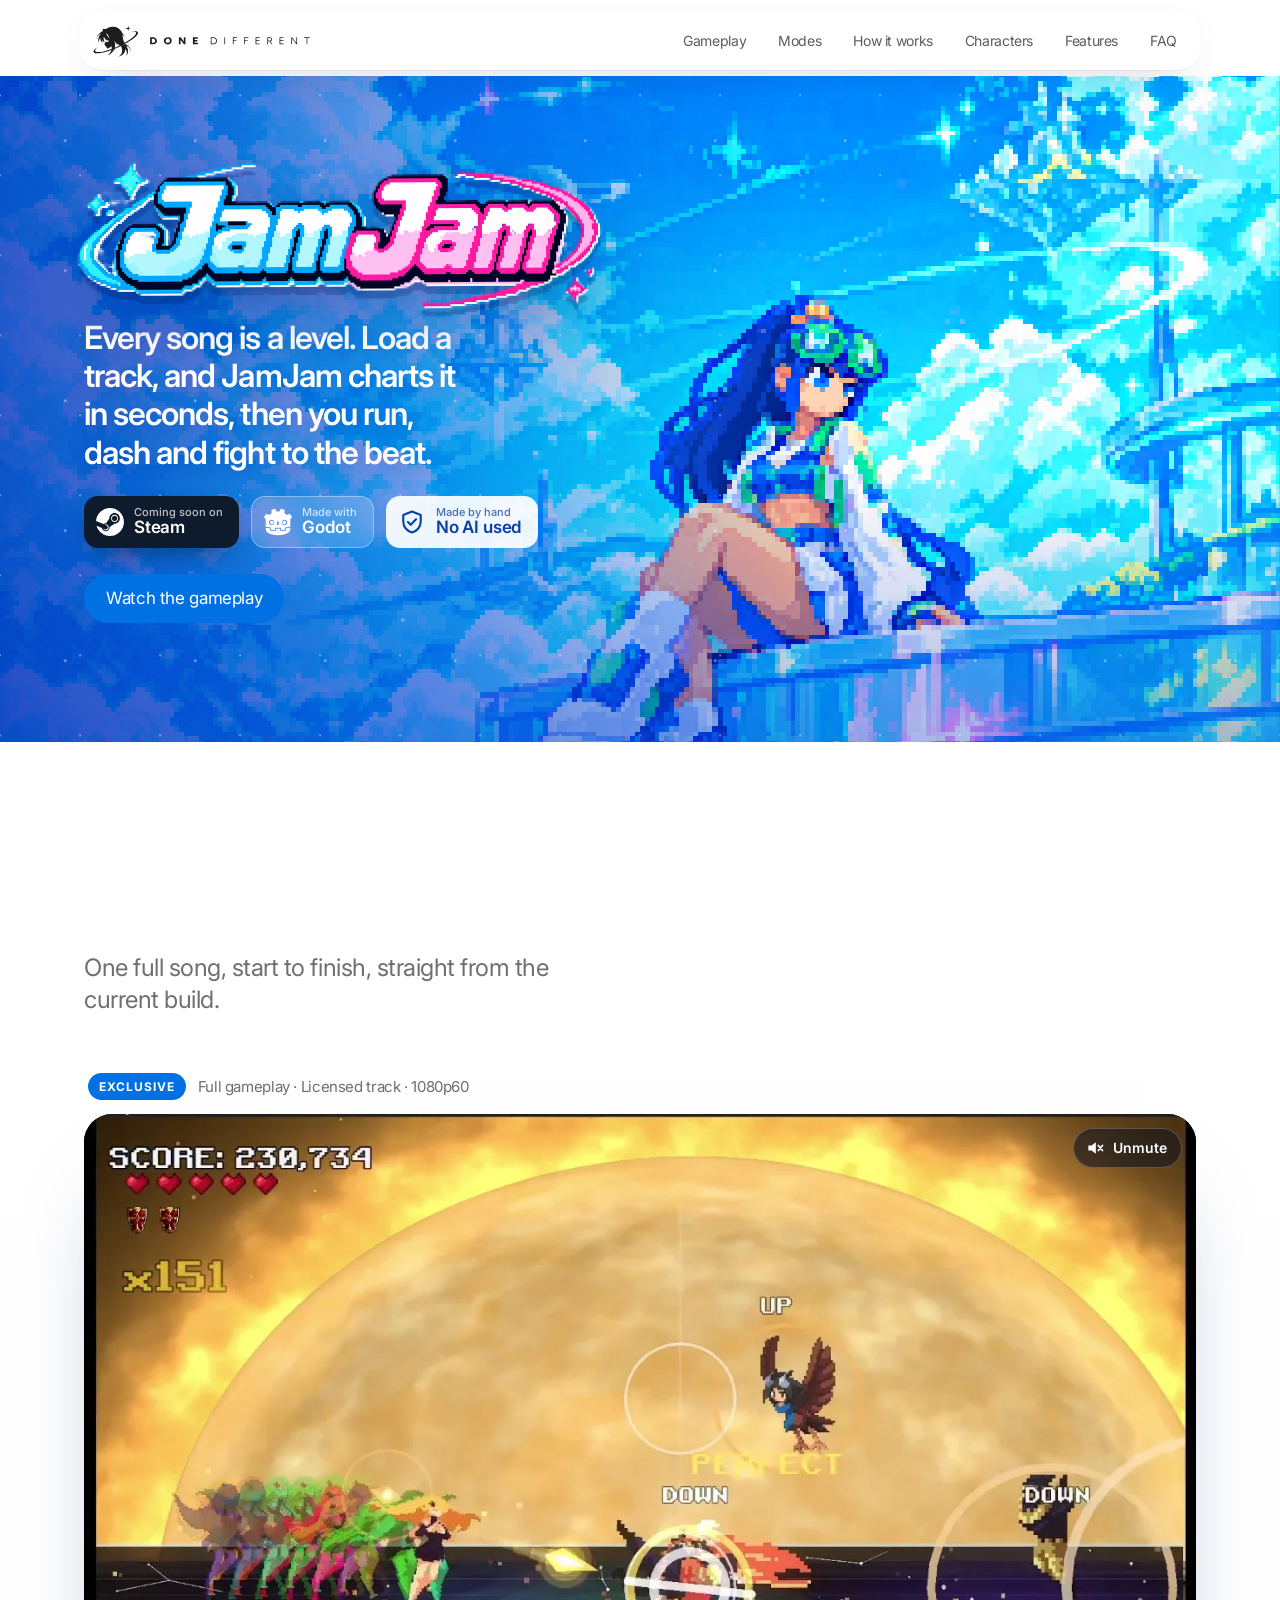
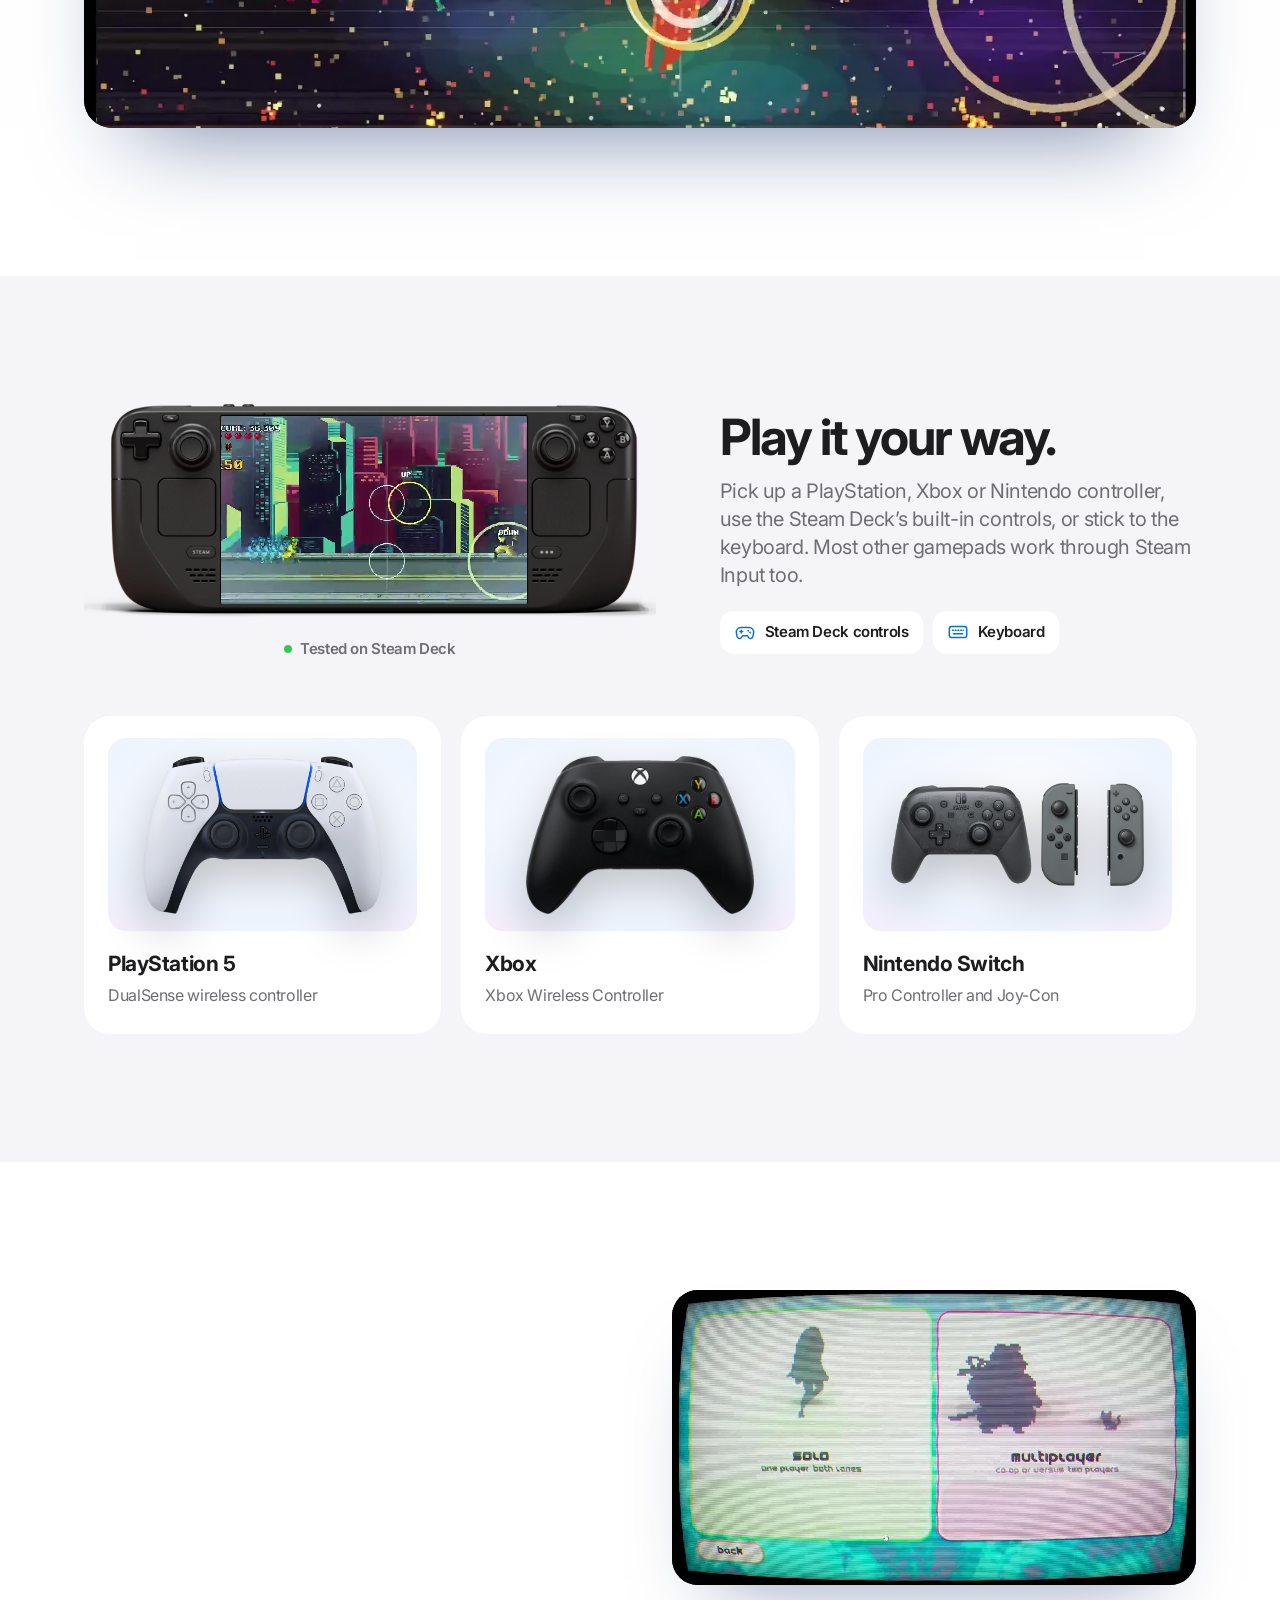
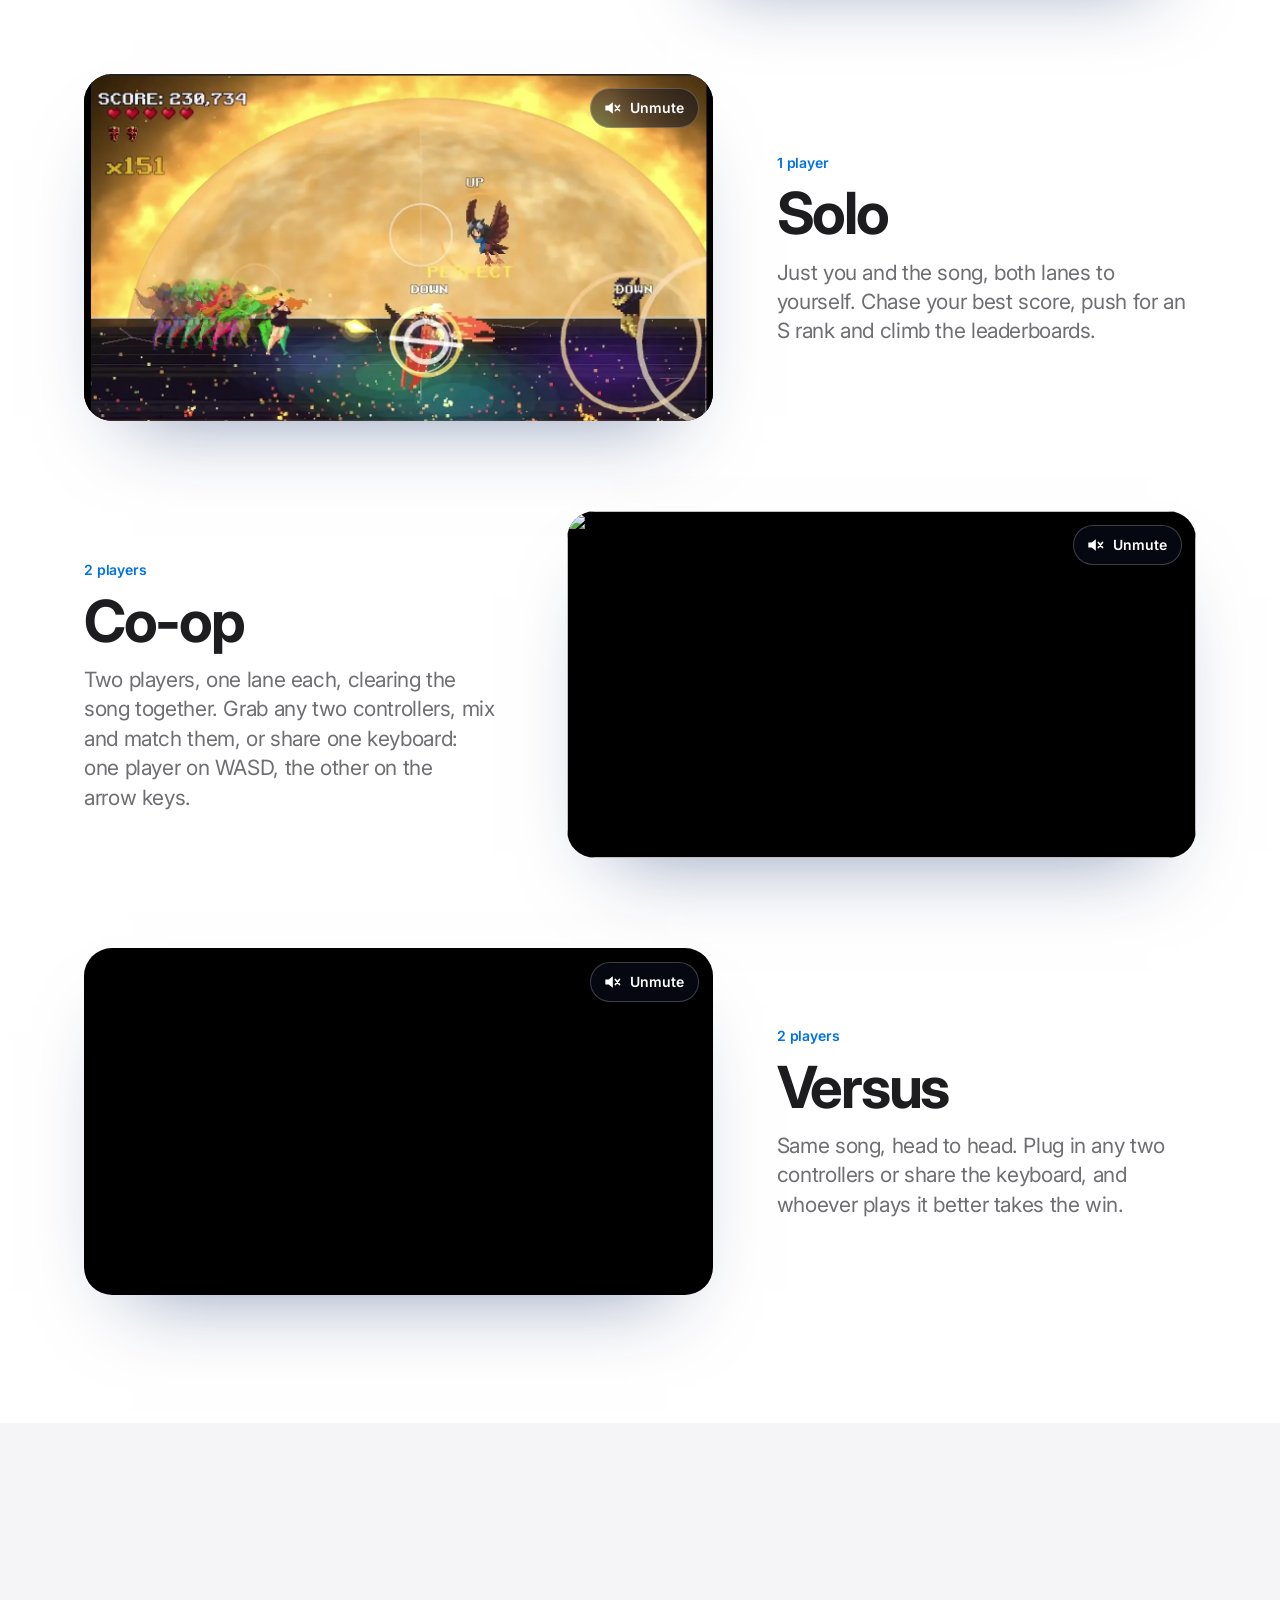
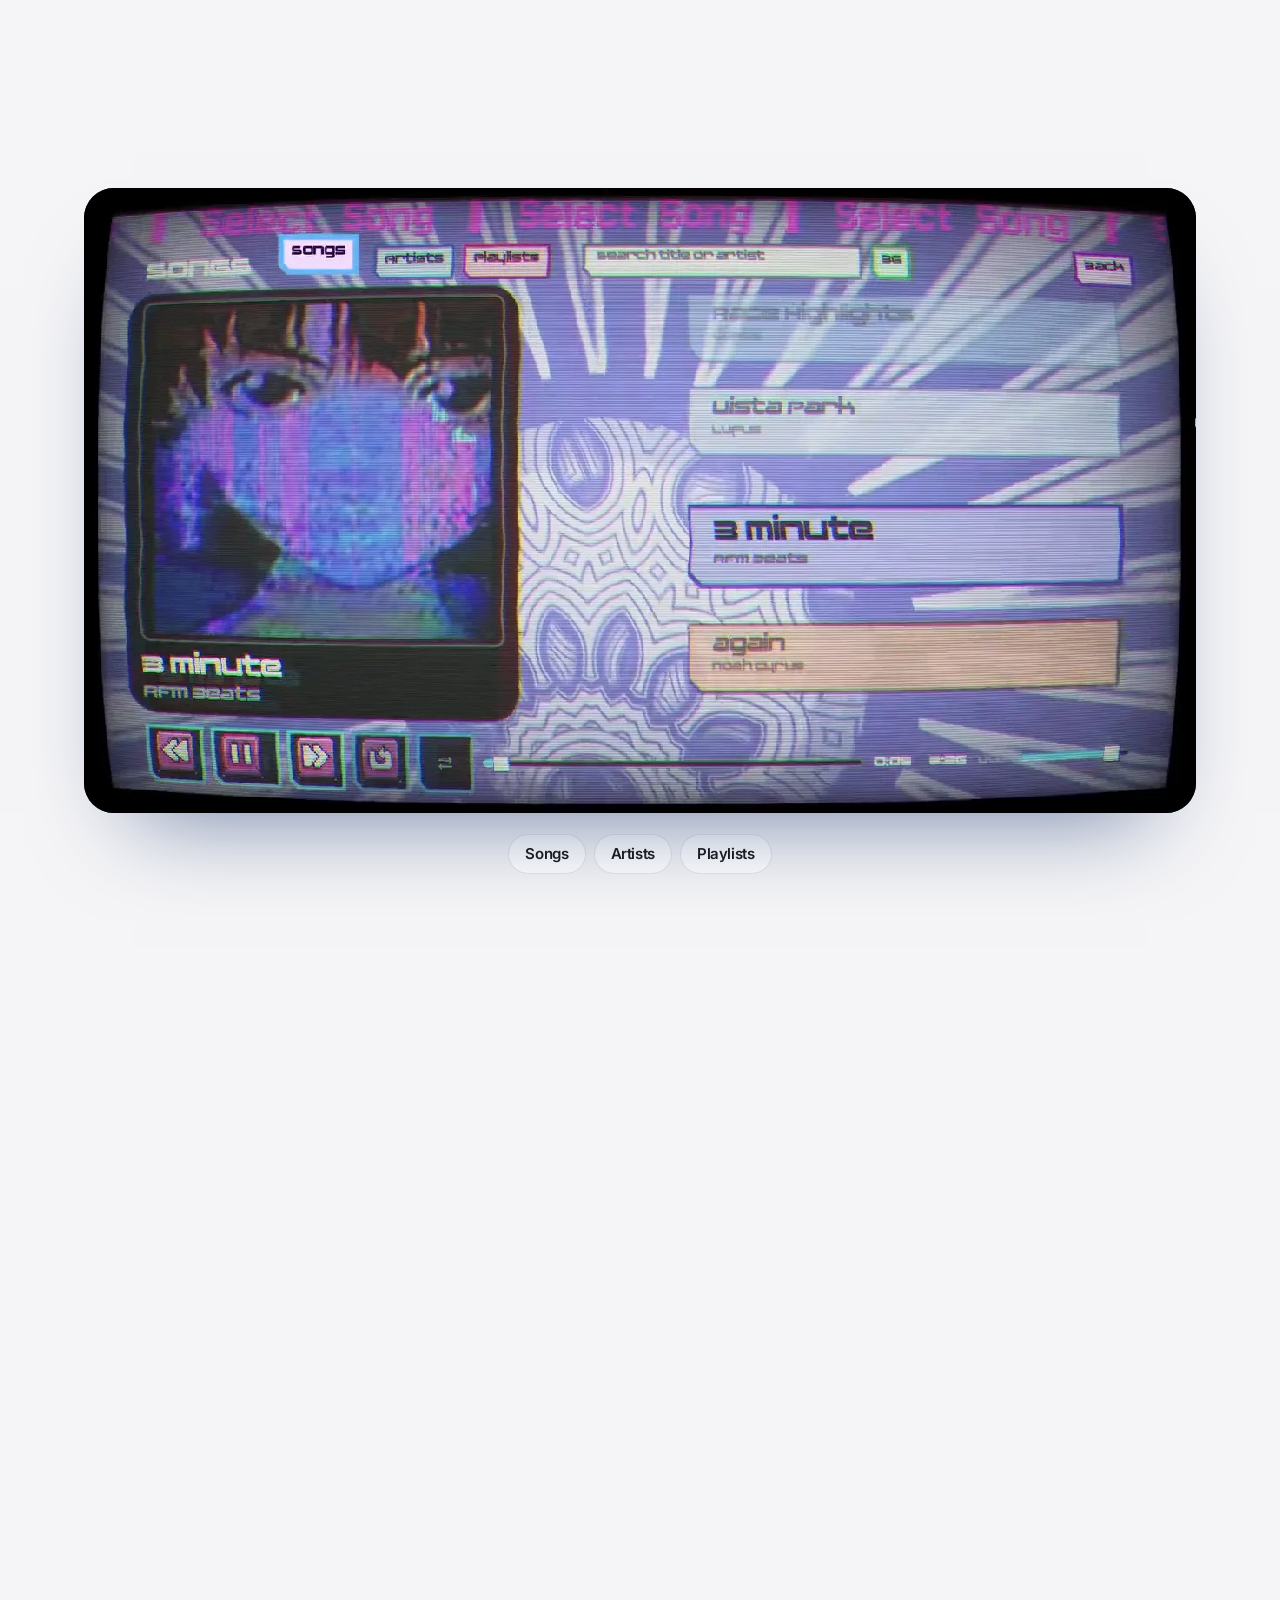
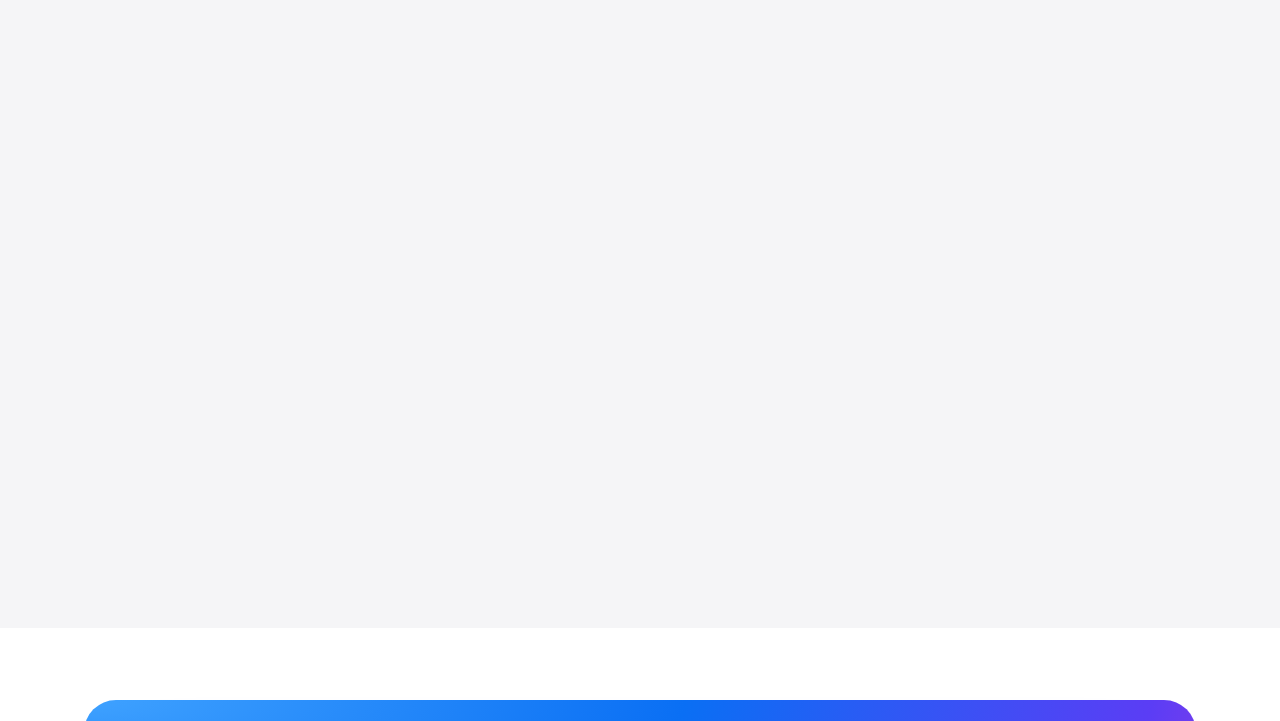
==== commit af997415: "update" ====
--- a/ar/index.html
+++ b/ar/index.html
@@ -1 +1,2 @@
-<!DOCTYPE html><html lang="en"><head><meta charset="utf-8"><title>JamJam</title><meta name="robots" content="noindex"><link rel="canonical" href="https://games.donedifferent.net/"><meta http-equiv="refresh" content="0; url=../"></head><body><a href="../">JamJam</a></body></html>+<!DOCTYPE html><html lang="en"><head><meta charset="utf-8"><title>JamJam</title><meta name="robots" content="noindex"><link rel="canonical" href="https://games.donedifferent.net/"><meta http-equiv="refresh" content="0; url=../"></head><body><a href="../">JamJam</a><!-- Cloudflare Web Analytics --><script type="module" src="https://static.cloudflareinsights.com/beacon.min.js" data-cf-beacon='{"token": "5538f6e7fb994c44ae55fcb48be7becf"}'></script>
+</body></html>
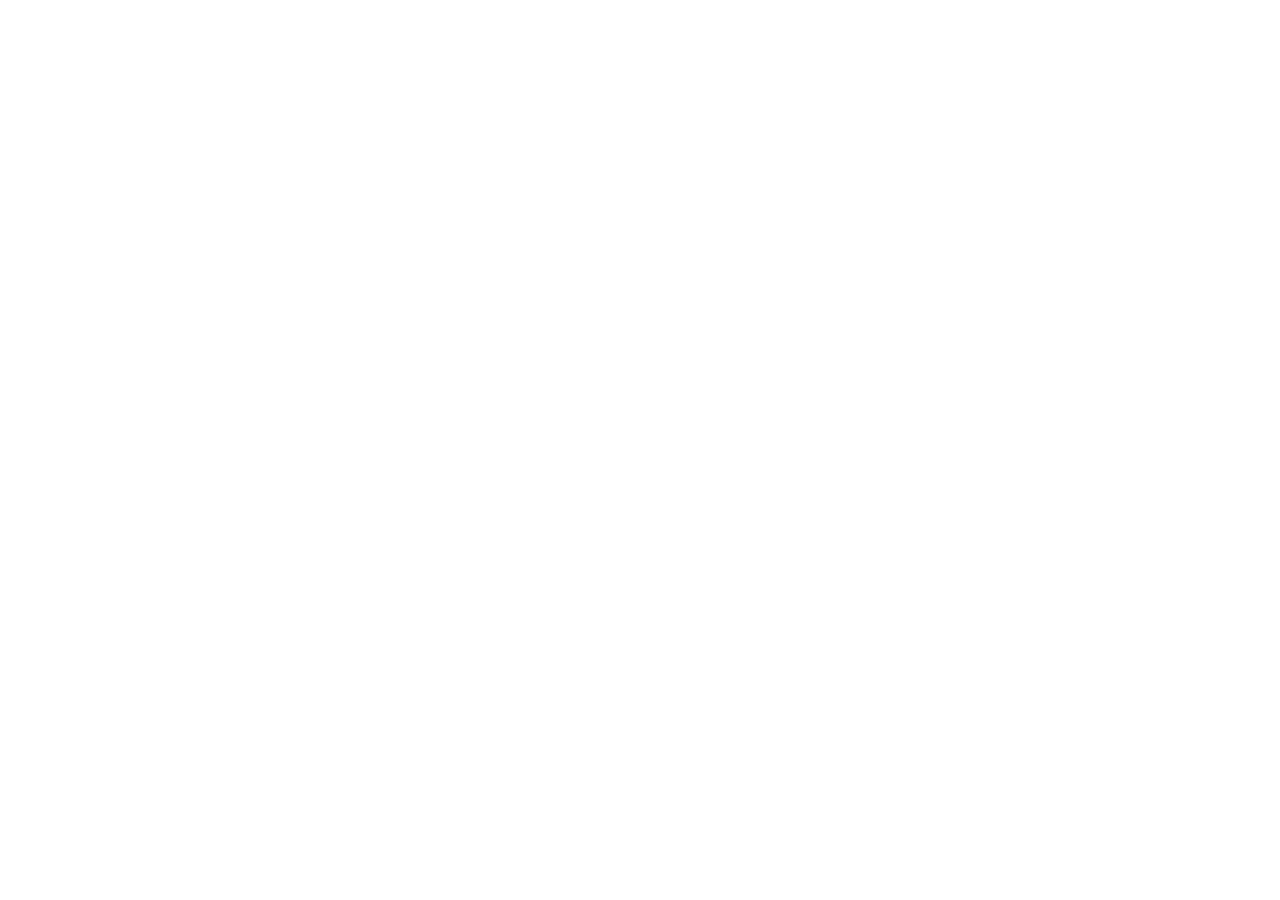
==== commit 1d4b8b0d: "move" ====
--- a/ar/index.html
+++ b/ar/index.html
@@ -1,2 +1 @@
-<!DOCTYPE html><html lang="en"><head><meta charset="utf-8"><title>JamJam</title><meta name="robots" content="noindex"><link rel="canonical" href="https://games.donedifferent.net/"><meta http-equiv="refresh" content="0; url=../"></head><body><a href="../">JamJam</a><!-- Cloudflare Web Analytics --><script type="module" src="https://static.cloudflareinsights.com/beacon.min.js" data-cf-beacon='{"token": "5538f6e7fb994c44ae55fcb48be7becf"}'></script>
-</body></html>+<!DOCTYPE html><html lang="en"><head><meta charset="utf-8"><title>JamJam has moved to donedifferent.net</title><link rel="canonical" href="https://donedifferent.net/ar/"><meta http-equiv="refresh" content="0; url=https://donedifferent.net/ar/"><script>location.replace("https://donedifferent.net/ar/"+location.search+location.hash)</script></head><body><p>JamJam now lives at <a href="https://donedifferent.net/ar/">https://donedifferent.net/ar/</a>.</p></body></html>
